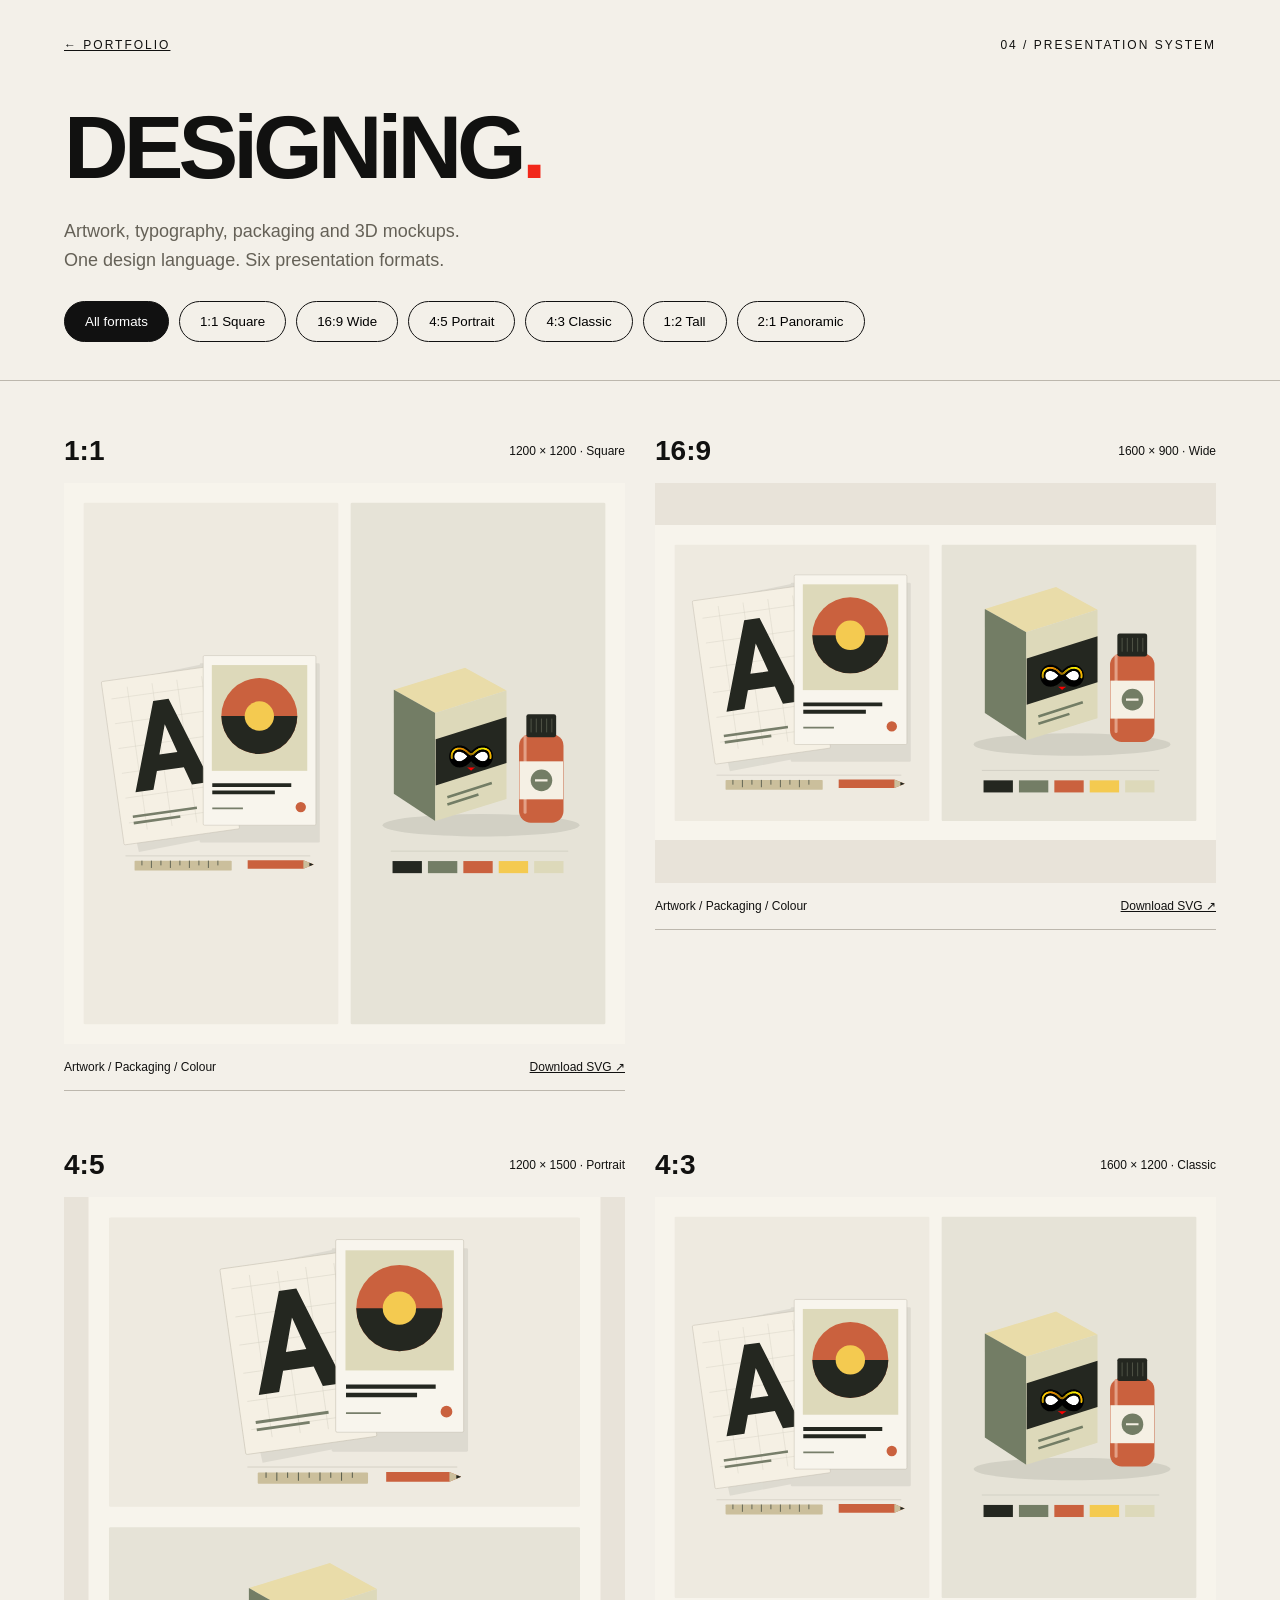
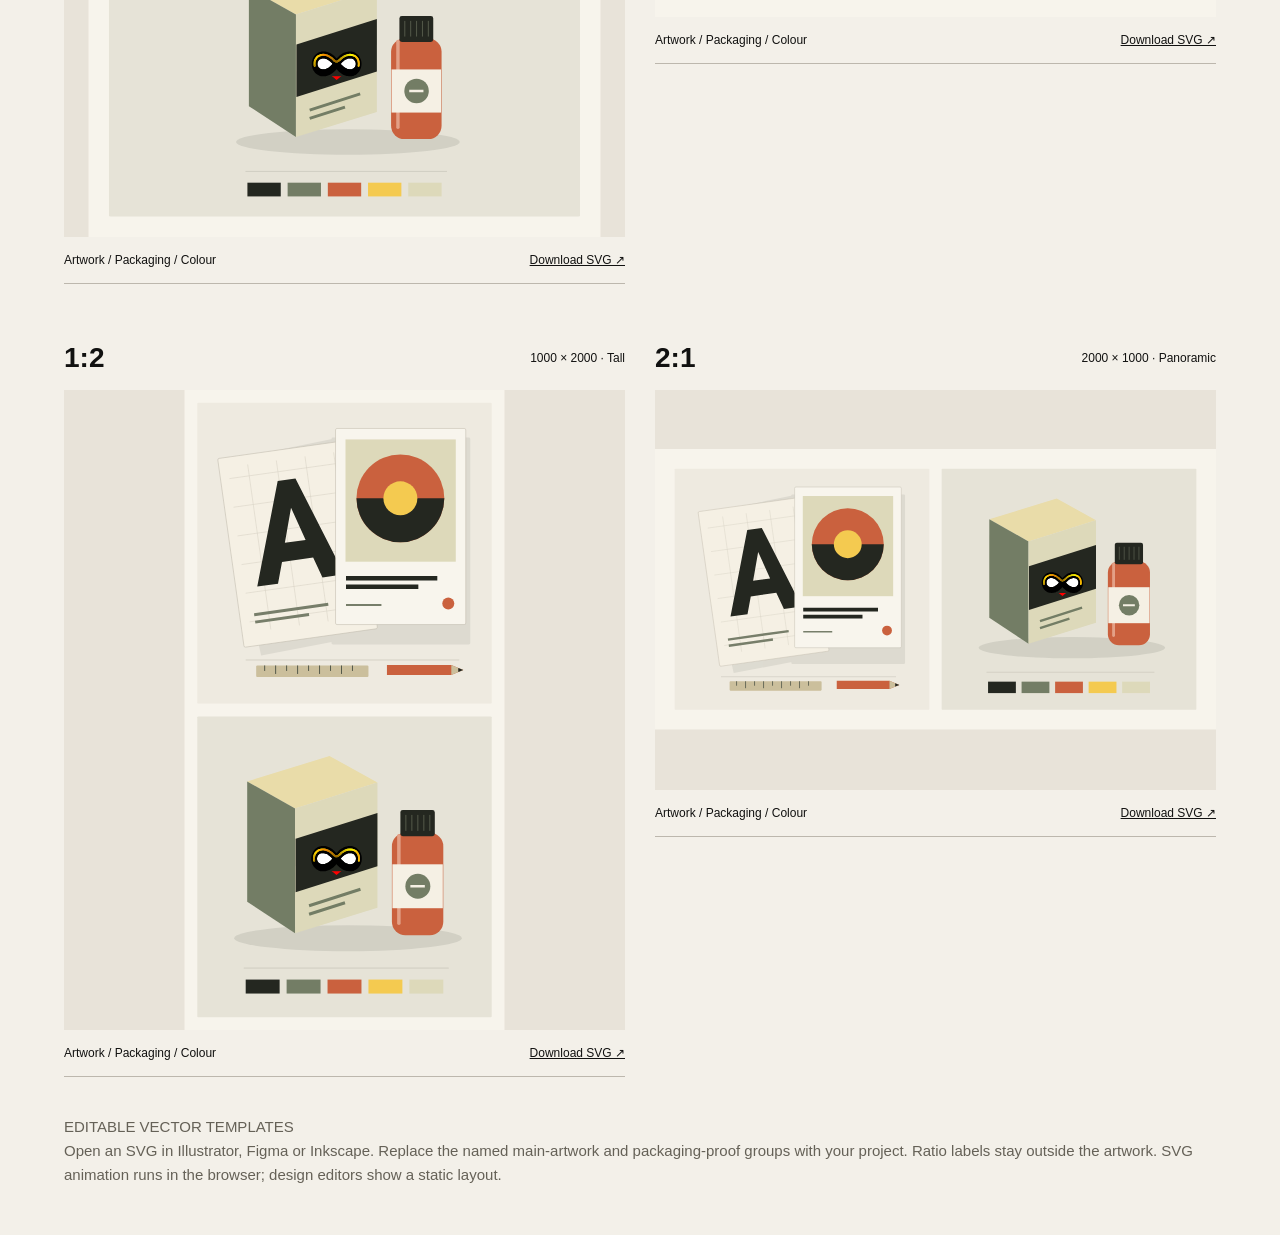
==== designing-templates.html @ 32b0741e "Add files via upload" ====
<!doctype html><html lang="en"><meta charset="utf-8"><meta name="viewport" content="width=device-width,initial-scale=1"><title>DESiGNiNG — Presentation templates</title><style>*{box-sizing:border-box}body{margin:0;background:#f3f0e9;color:#111110;font:15px Arial,sans-serif}header,main{max-width:1400px;margin:auto;padding:38px 5vw}header{border-bottom:1px solid #bcb7ad}.top{display:flex;justify-content:space-between;font-size:12px;letter-spacing:2px}a{color:inherit}h1{font-size:clamp(44px,7vw,94px);letter-spacing:-5px;margin:44px 0 10px}header p{font-size:18px;color:#656157;line-height:1.6}nav{display:flex;gap:10px;margin-top:26px;flex-wrap:wrap}button{border:1px solid #111;background:transparent;padding:12px 20px;border-radius:30px;cursor:pointer}button.on{background:#111;color:#fff}main{display:grid;grid-template-columns:1fr 1fr;gap:42px 30px}.meta,footer{display:flex;justify-content:space-between;align-items:center;padding:16px 0}.meta b{font-size:28px}.meta span,footer{font-size:12px}.art{background:#e8e3d9;display:flex;align-items:center;justify-content:center;min-height:400px}.art>svg{width:100%;height:auto;max-height:640px}footer{border-bottom:1px solid #bcb7ad}article[hidden]{display:none}.note{max-width:1400px;margin:auto;padding:0 5vw 48px;color:#656157;line-height:1.6}@media(max-width:760px){main{grid-template-columns:1fr}h1{letter-spacing:-2px}.art{min-height:0}}</style><header><div class="top"><a href="index.html#pillars">← PORTFOLIO</a><span>04 / PRESENTATION SYSTEM</span></div><h1>DESiGNiNG<span style="color:#F2271A">.</span></h1><p>Artwork, typography, packaging and 3D mockups.<br>One design language. Six presentation formats.</p><nav aria-label="Filter by ratio"><button class="on" data-filter="all">All formats</button><button data-filter="square">1:1 Square</button><button data-filter="wide">16:9 Wide</button><button data-filter="portrait">4:5 Portrait</button><button data-filter="classic">4:3 Classic</button><button data-filter="tall">1:2 Tall</button><button data-filter="panoramic">2:1 Panoramic</button></nav></header><main><article data-ratio="square"><div class="meta"><b>1:1</b><span>1200 × 1200 · Square</span></div><div class="art"><svg xmlns="http://www.w3.org/2000/svg" xmlns:xlink="http://www.w3.org/1999/xlink" width="1200" height="1200" viewBox="0 0 1200 1200"><title>DESiGNiNG — 1:1 refined presentation</title><desc>Layered print proofs, outlined typography, carton and bottle mockup with brand mark. Editable minimal vectors on a neutral background. No blue drafting area.</desc><style> .float{transform-box:fill-box;transform-origin:center;animation:float 5.4s ease-in-out infinite}.paper{transform-box:fill-box;transform-origin:50% 90%;animation:paper 6s ease-in-out infinite}.mark{transform-box:fill-box;transform-origin:center;animation:mark 4.8s ease-in-out infinite}@keyframes float{0%,100%{transform:translateY(0)}50%{transform:translateY(-13px)}}@keyframes paper{0%,100%{transform:rotate(-1deg)}50%{transform:rotate(1.5deg)}}@keyframes mark{0%,100%{transform:scale(1)}50%{transform:scale(1.08)}}@media(prefers-reduced-motion:reduce){.float,.paper,.mark{animation:none!important;transform:none!important}}</style><defs><g id="artvision-logo"><path id="logo-eyes" fill="#FFFFFF" d="M414.4 254.8C414.4 254.8 411.3 250.7 409.6 248.7C407.9 246.7 406.5 245.3 404.2 242.9C401.9 240.5 401.6 239.9 395.9 234.3C390.2 228.7 379.1 217.2 370.1 209.3C361.2 201.4 350.9 193.2 342.2 187.0C333.5 180.8 326.0 176.3 317.9 171.9C309.9 167.5 301.8 163.9 293.8 160.8C285.9 157.8 278.2 155.5 270.3 153.7C262.5 151.9 254.5 150.8 246.8 150.1C239.0 149.4 231.1 149.2 223.8 149.6C216.5 150.0 209.5 151.0 203.1 152.4C196.7 153.8 190.9 155.7 185.4 158.0C179.8 160.4 174.7 163.0 169.7 166.2C164.8 169.4 160.1 173.2 155.7 177.2C151.4 181.3 147.3 185.8 143.8 190.5C140.3 195.3 137.2 200.4 134.5 205.7C131.9 210.9 129.7 216.3 128.0 222.1C126.3 227.9 124.9 234.2 124.1 240.5C123.4 246.7 123.1 253.1 123.4 259.4C123.7 265.6 124.4 272.0 125.8 278.1C127.1 284.2 129.0 290.2 131.3 296.0C133.7 301.7 136.7 307.4 139.9 312.5C143.2 317.6 146.9 322.2 150.9 326.6C154.9 330.9 159.4 335.0 164.2 338.6C168.9 342.1 174.0 345.2 179.2 347.8C184.5 350.5 190.0 352.6 195.6 354.3C201.2 356.0 206.6 357.3 213.0 358.1C219.4 359.0 226.4 359.6 233.9 359.5C241.3 359.4 249.7 358.7 257.7 357.5C265.7 356.2 274.1 354.3 281.8 352.0C289.5 349.7 296.6 347.0 303.9 343.7C311.2 340.5 318.4 336.8 325.7 332.4C333.1 328.0 340.2 323.3 347.9 317.6C355.5 311.8 363.4 305.5 371.7 298.0C379.9 290.6 390.3 280.1 397.4 272.9C404.5 265.7 414.4 254.8 414.4 254.8ZM575.3 254.4C575.3 254.4 578.6 258.5 580.4 260.5C582.1 262.5 583.4 263.8 585.8 266.3C588.2 268.8 589.0 269.9 594.8 275.6C600.6 281.3 612.1 292.8 620.6 300.4C629.2 307.9 637.8 314.8 646.2 320.8C654.7 326.8 663.1 332.1 671.3 336.5C679.4 341.0 687.3 344.6 695.3 347.7C703.2 350.7 711.1 353.1 718.8 354.9C726.5 356.7 733.6 357.8 741.3 358.5C749.1 359.2 758.0 359.5 765.3 359.2C772.5 358.9 778.6 358.1 785.0 356.7C791.4 355.3 798.0 353.2 803.8 350.9C809.5 348.5 814.4 346.0 819.5 342.7C824.6 339.4 830.0 335.2 834.4 331.2C838.7 327.2 842.1 323.2 845.5 318.5C849.0 313.9 852.2 308.8 854.9 303.4C857.6 298.0 860.0 292.1 861.8 286.1C863.6 280.1 864.9 273.8 865.7 267.7C866.5 261.7 866.8 255.9 866.5 249.8C866.2 243.7 865.3 237.2 864.0 231.1C862.7 225.0 860.8 218.8 858.5 213.2C856.3 207.6 853.7 202.5 850.5 197.4C847.3 192.3 843.1 186.7 839.2 182.3C835.2 177.9 831.3 174.5 826.7 171.0C822.1 167.5 816.9 164.2 811.7 161.5C806.5 158.8 801.1 156.6 795.3 154.8C789.6 153.0 783.6 151.5 777.0 150.6C770.5 149.7 763.6 149.2 756.1 149.3C748.7 149.4 740.3 150.0 732.3 151.2C724.3 152.4 715.7 154.4 708.1 156.6C700.6 158.9 694.2 161.2 686.9 164.5C679.6 167.7 671.7 171.7 664.3 176.1C656.8 180.5 649.6 185.3 642.1 190.9C634.6 196.5 626.9 202.7 619.0 209.7C611.1 216.8 602.0 225.7 594.7 233.2C587.4 240.6 575.3 254.4 575.3 254.4Z"/><path id="logo-body" fill="#000" fill-rule="evenodd" d="M495.3 360.5C495.3 360.5 491.4 363.8 489.5 365.6C487.6 367.4 486.0 369.2 484.0 371.4C481.9 373.5 482.5 373.2 477.1 378.5C471.7 383.9 460.4 395.6 451.6 403.6C442.8 411.7 433.8 419.6 424.5 427.0C415.2 434.4 405.1 441.8 395.7 448.0C386.2 454.3 376.9 459.6 367.6 464.5C358.3 469.3 349.2 473.4 339.9 477.0C330.6 480.7 321.4 483.7 311.9 486.3C302.4 488.8 292.3 490.9 282.9 492.5C273.4 494.0 264.4 494.9 255.1 495.6C245.8 496.2 236.1 496.6 227.2 496.3C218.2 496.0 210.2 495.1 201.4 493.6C192.6 492.1 182.9 489.9 174.4 487.4C165.9 484.8 158.3 481.9 150.5 478.5C142.7 475.1 135.1 471.2 127.8 466.8C120.5 462.5 113.6 457.9 106.5 452.5C99.5 447.0 91.9 440.5 85.4 434.3C79.0 428.1 73.7 422.2 68.0 415.1C62.3 408.0 56.2 399.7 51.1 391.8C46.1 383.9 41.7 376.1 37.7 367.7C33.6 359.3 29.8 350.3 26.6 341.5C23.5 332.7 20.9 324.2 18.8 315.0C16.7 305.9 14.9 295.7 13.7 286.7C12.6 277.7 12.1 270.6 12.0 260.8C11.9 251.0 12.2 237.5 13.0 227.9C13.8 218.3 14.9 211.9 16.7 203.3C18.4 194.8 20.7 185.4 23.5 176.5C26.3 167.6 29.8 158.4 33.5 149.8C37.3 141.3 41.4 133.3 46.0 125.3C50.6 117.4 55.7 109.6 61.3 102.2C66.8 94.7 72.9 87.4 79.2 80.8C85.5 74.2 92.0 68.1 98.8 62.4C105.7 56.7 112.9 51.3 120.3 46.5C127.8 41.7 135.7 37.3 143.4 33.5C151.2 29.7 158.9 26.5 167.0 23.7C175.0 21.0 183.4 18.7 191.7 16.9C199.9 15.2 208.0 14.1 216.2 13.3C224.5 12.5 232.9 12.2 241.2 12.3C249.5 12.4 257.2 13.1 266.1 14.1C275.0 15.1 285.1 16.4 294.6 18.4C304.1 20.3 313.9 22.8 323.3 25.8C332.6 28.7 341.7 32.2 350.8 36.2C359.9 40.2 369.1 44.8 378.0 49.9C387.0 55.0 395.8 60.6 404.7 66.8C413.6 73.0 422.5 79.9 431.4 87.3C440.4 94.7 447.7 101.1 458.2 111.2C468.7 121.3 494.4 148.1 494.4 148.1C494.4 148.1 498.3 144.9 500.2 143.1C502.1 141.3 503.7 139.6 505.8 137.5C507.8 135.3 507.2 135.6 512.7 130.2C518.1 124.8 529.5 113.1 538.3 105.0C547.0 96.9 556.0 89.0 565.3 81.6C574.6 74.1 584.6 66.8 594.1 60.6C603.6 54.4 612.8 49.0 622.1 44.2C631.4 39.4 640.5 35.3 649.8 31.6C659.1 28.0 668.3 25.0 677.8 22.4C687.3 19.8 697.4 17.8 706.8 16.2C716.3 14.7 725.6 13.8 734.6 13.2C743.5 12.5 751.9 12.0 760.5 12.3C769.2 12.6 777.5 13.4 786.4 14.8C795.2 16.2 804.9 18.3 813.4 20.8C821.9 23.2 829.6 26.1 837.4 29.4C845.2 32.8 852.9 36.7 860.2 40.9C867.6 45.2 874.7 49.9 881.6 55.1C888.6 60.4 895.5 66.2 902.1 72.5C908.6 78.7 915.2 85.8 921.0 92.8C926.8 99.8 932.0 106.8 936.9 114.4C941.9 122.0 946.6 130.1 950.7 138.3C954.8 146.5 958.5 154.8 961.7 163.5C964.9 172.3 967.8 181.5 970.1 190.8C972.5 200.0 974.3 209.8 975.6 219.0C976.9 228.2 977.7 237.1 977.9 245.9C978.2 254.7 977.8 263.2 977.2 271.8C976.6 280.4 975.8 288.9 974.4 297.5C973.0 306.2 971.1 314.8 968.6 323.6C966.2 332.5 963.1 341.9 959.6 350.7C956.0 359.5 951.9 368.2 947.5 376.5C943.1 384.7 938.3 392.5 933.0 400.0C927.8 407.6 922.0 415.0 915.9 422.0C909.8 428.9 903.0 435.6 896.2 441.7C889.5 447.7 882.5 453.1 875.2 458.2C867.9 463.3 860.1 468.0 852.5 472.1C844.8 476.1 837.1 479.6 829.2 482.6C821.2 485.6 813.2 488.2 804.8 490.2C796.3 492.3 787.1 493.8 778.4 494.8C769.7 495.9 760.8 496.4 752.5 496.4C744.2 496.4 736.8 495.7 728.6 495.0C720.3 494.2 711.8 493.4 702.9 491.8C693.9 490.3 684.2 488.1 674.9 485.5C665.6 482.8 656.1 479.6 647.0 476.0C637.9 472.3 629.3 468.3 620.3 463.6C611.4 458.8 602.2 453.4 593.2 447.5C584.3 441.7 575.7 435.4 566.8 428.3C557.9 421.2 548.5 413.1 539.7 405.0C530.9 396.9 521.4 387.3 514.0 379.8C506.6 372.4 495.3 360.5 495.3 360.5ZM414.4 254.8C414.4 254.8 411.3 250.7 409.6 248.7C407.9 246.7 406.5 245.3 404.2 242.9C401.9 240.5 401.6 239.9 395.9 234.3C390.2 228.7 379.1 217.2 370.1 209.3C361.2 201.4 350.9 193.2 342.2 187.0C333.5 180.8 326.0 176.3 317.9 171.9C309.9 167.5 301.8 163.9 293.8 160.8C285.9 157.8 278.2 155.5 270.3 153.7C262.5 151.9 254.5 150.8 246.8 150.1C239.0 149.4 231.1 149.2 223.8 149.6C216.5 150.0 209.5 151.0 203.1 152.4C196.7 153.8 190.9 155.7 185.4 158.0C179.8 160.4 174.7 163.0 169.7 166.2C164.8 169.4 160.1 173.2 155.7 177.2C151.4 181.3 147.3 185.8 143.8 190.5C140.3 195.3 137.2 200.4 134.5 205.7C131.9 210.9 129.7 216.3 128.0 222.1C126.3 227.9 124.9 234.2 124.1 240.5C123.4 246.7 123.1 253.1 123.4 259.4C123.7 265.6 124.4 272.0 125.8 278.1C127.1 284.2 129.0 290.2 131.3 296.0C133.7 301.7 136.7 307.4 139.9 312.5C143.2 317.6 146.9 322.2 150.9 326.6C154.9 330.9 159.4 335.0 164.2 338.6C168.9 342.1 174.0 345.2 179.2 347.8C184.5 350.5 190.0 352.6 195.6 354.3C201.2 356.0 206.6 357.3 213.0 358.1C219.4 359.0 226.4 359.6 233.9 359.5C241.3 359.4 249.7 358.7 257.7 357.5C265.7 356.2 274.1 354.3 281.8 352.0C289.5 349.7 296.6 347.0 303.9 343.7C311.2 340.5 318.4 336.8 325.7 332.4C333.1 328.0 340.2 323.3 347.9 317.6C355.5 311.8 363.4 305.5 371.7 298.0C379.9 290.6 390.3 280.1 397.4 272.9C404.5 265.7 414.4 254.8 414.4 254.8ZM575.3 254.4C575.3 254.4 578.6 258.5 580.4 260.5C582.1 262.5 583.4 263.8 585.8 266.3C588.2 268.8 589.0 269.9 594.8 275.6C600.6 281.3 612.1 292.8 620.6 300.4C629.2 307.9 637.8 314.8 646.2 320.8C654.7 326.8 663.1 332.1 671.3 336.5C679.4 341.0 687.3 344.6 695.3 347.7C703.2 350.7 711.1 353.1 718.8 354.9C726.5 356.7 733.6 357.8 741.3 358.5C749.1 359.2 758.0 359.5 765.3 359.2C772.5 358.9 778.6 358.1 785.0 356.7C791.4 355.3 798.0 353.2 803.8 350.9C809.5 348.5 814.4 346.0 819.5 342.7C824.6 339.4 830.0 335.2 834.4 331.2C838.7 327.2 842.1 323.2 845.5 318.5C849.0 313.9 852.2 308.8 854.9 303.4C857.6 298.0 860.0 292.1 861.8 286.1C863.6 280.1 864.9 273.8 865.7 267.7C866.5 261.7 866.8 255.9 866.5 249.8C866.2 243.7 865.3 237.2 864.0 231.1C862.7 225.0 860.8 218.8 858.5 213.2C856.3 207.6 853.7 202.5 850.5 197.4C847.3 192.3 843.1 186.7 839.2 182.3C835.2 177.9 831.3 174.5 826.7 171.0C822.1 167.5 816.9 164.2 811.7 161.5C806.5 158.8 801.1 156.6 795.3 154.8C789.6 153.0 783.6 151.5 777.0 150.6C770.5 149.7 763.6 149.2 756.1 149.3C748.7 149.4 740.3 150.0 732.3 151.2C724.3 152.4 715.7 154.4 708.1 156.6C700.6 158.9 694.2 161.2 686.9 164.5C679.6 167.7 671.7 171.7 664.3 176.1C656.8 180.5 649.6 185.3 642.1 190.9C634.6 196.5 626.9 202.7 619.0 209.7C611.1 216.8 602.0 225.7 594.7 233.2C587.4 240.6 575.3 254.4 575.3 254.4Z"/><path id="logo-arc-rim" fill="#FFF200" d="M922.0 311.0C919.0 311.4 916.8 310.5 914.5 309.6C912.2 308.6 909.9 306.9 908.2 305.2C906.6 303.6 905.4 302.0 904.5 299.7C903.6 297.3 903.0 294.4 902.9 291.2C902.9 288.0 903.6 284.8 904.1 280.4C904.5 275.9 905.4 271.6 905.7 264.5C905.9 257.3 906.2 246.3 905.7 237.5C905.1 228.8 903.8 219.9 902.2 211.9C900.5 203.8 898.3 196.1 895.8 189.0C893.2 181.9 890.3 175.4 886.9 169.2C883.6 162.9 879.9 157.2 875.7 151.6C871.5 146.1 866.8 140.9 861.7 136.0C856.7 131.2 851.3 126.7 845.6 122.8C839.9 118.9 833.8 115.5 827.6 112.4C821.4 109.4 815.2 106.9 808.3 104.7C801.4 102.5 793.9 100.6 786.1 99.3C778.3 97.9 769.3 96.9 761.3 96.6C753.3 96.3 746.3 96.7 738.4 97.5C730.4 98.3 722.0 99.5 713.7 101.3C705.5 103.1 697.3 105.3 688.8 108.2C680.4 111.1 671.4 114.7 663.1 118.6C654.7 122.5 646.8 126.7 638.5 131.7C630.3 136.7 621.9 142.3 613.8 148.4C605.7 154.5 598.3 160.8 590.0 168.2C581.7 175.6 572.7 185.4 564.0 193.0C555.2 200.6 544.9 208.9 537.4 214.1C529.9 219.2 524.6 221.4 518.9 223.7C513.3 226.0 508.6 227.1 503.6 227.9C498.5 228.6 493.4 228.6 488.7 228.1C483.9 227.7 479.8 226.8 475.1 225.3C470.4 223.8 465.3 221.7 460.5 219.2C455.7 216.7 451.7 214.1 446.3 210.2C441.0 206.3 435.1 201.7 428.6 195.8C422.0 189.9 414.8 182.4 406.9 175.0C399.1 167.7 388.5 157.7 381.2 151.6C373.9 145.4 370.2 142.9 363.3 138.3C356.3 133.6 347.4 128.0 339.3 123.7C331.3 119.3 323.4 115.6 314.9 112.2C306.5 108.8 297.3 105.7 288.5 103.2C279.7 100.8 269.4 98.8 262.1 97.6C254.9 96.4 250.3 96.5 245.2 96.0C240.2 95.5 236.2 94.4 232.0 94.6C227.7 94.7 224.7 96.1 219.7 97.0C214.7 97.8 208.7 98.1 202.0 99.5C195.2 100.9 186.1 103.1 178.9 105.5C171.7 108.0 165.1 110.9 158.9 114.2C152.6 117.4 146.7 121.1 141.2 125.2C135.6 129.3 130.1 134.1 125.3 138.9C120.5 143.7 116.4 148.6 112.5 154.2C108.5 159.7 104.7 165.8 101.5 171.9C98.4 178.1 95.7 184.2 93.4 191.1C91.0 198.0 88.9 205.5 87.4 213.2C85.9 220.8 84.9 228.6 84.3 236.9C83.8 245.2 83.8 254.1 84.2 262.9C84.6 271.7 86.5 283.5 86.6 289.7C86.7 295.9 86.1 297.3 85.0 300.2C83.8 303.1 81.7 305.3 79.7 306.9C77.7 308.6 75.1 309.6 72.8 310.2C70.6 310.8 68.4 310.9 66.1 310.5C63.8 310.1 61.1 309.2 59.0 307.9C56.9 306.6 55.0 304.7 53.6 302.5C52.1 300.3 51.1 297.4 50.3 294.4C49.5 291.5 49.3 288.9 48.8 284.6C48.3 280.3 47.7 276.2 47.5 268.7C47.2 261.2 46.8 249.0 47.1 239.7C47.5 230.4 48.4 221.4 49.7 212.9C51.0 204.4 52.8 196.7 55.1 188.8C57.3 180.9 60.1 173.1 63.4 165.5C66.7 158.0 70.6 150.5 74.8 143.6C78.9 136.7 83.6 130.2 88.5 124.2C93.5 118.2 98.7 112.7 104.3 107.5C109.8 102.3 115.7 97.5 122.1 93.1C128.4 88.6 135.4 84.4 142.3 80.7C149.3 77.1 156.6 73.9 164.0 71.2C171.4 68.5 178.9 66.3 186.8 64.5C194.6 62.7 203.2 61.3 211.3 60.4C219.4 59.6 226.3 59.4 235.2 59.6C244.2 59.8 256.3 60.5 265.0 61.6C273.8 62.7 279.8 64.2 287.6 66.3C295.4 68.3 302.7 70.4 311.7 73.7C320.7 77.0 332.8 81.9 341.5 86.0C350.2 90.2 355.4 93.7 364.2 98.8C373.0 103.9 385.9 111.4 394.2 116.9C402.6 122.4 407.4 126.2 414.0 131.8C420.6 137.3 426.2 142.9 433.8 150.1C441.5 157.2 452.5 168.2 460.2 174.5C467.9 180.8 474.6 185.1 479.9 187.9C485.3 190.7 488.3 190.9 492.1 191.3C495.9 191.8 499.3 191.2 502.7 190.3C506.2 189.4 509.2 187.9 512.7 186.1C516.1 184.2 519.1 182.3 523.4 179.0C527.7 175.7 532.5 171.8 538.7 166.2C544.8 160.6 552.1 152.8 560.3 145.5C568.4 138.1 578.6 129.0 587.5 122.0C596.3 115.1 604.5 109.4 613.4 103.7C622.3 98.0 631.5 92.8 640.9 88.1C650.3 83.4 660.3 79.1 669.8 75.5C679.3 71.9 688.6 69.1 698.0 66.7C707.5 64.3 717.3 62.6 726.3 61.4C735.4 60.2 743.1 59.7 752.2 59.6C761.4 59.5 772.4 59.9 781.1 60.8C789.9 61.7 796.8 63.0 804.6 64.9C812.5 66.8 820.5 69.3 828.2 72.2C835.9 75.1 843.6 78.6 850.6 82.4C857.7 86.2 864.5 90.5 870.8 95.1C877.1 99.6 882.8 104.6 888.3 109.9C893.7 115.2 898.9 120.9 903.6 126.9C908.4 132.9 912.6 139.1 916.5 145.9C920.5 152.6 924.1 159.7 927.2 167.2C930.4 174.6 933.2 182.6 935.4 190.6C937.6 198.6 939.3 206.2 940.6 214.9C941.9 223.6 942.7 233.5 943.0 242.8C943.4 252.1 943.4 261.3 942.6 270.7C941.8 280.1 939.8 293.1 938.1 299.2C936.4 305.2 935.2 304.9 932.5 306.9C929.8 308.9 925.0 310.5 922.0 311.0Z"/><clipPath id="avclip"><path d="M922.0 311.0C919.1 311.5 917.5 310.8 915.4 309.9C913.3 309.0 910.9 307.3 909.4 305.6C907.9 303.9 907.0 302.1 906.5 299.7C906.0 297.3 906.0 294.3 906.1 291.0C906.3 287.7 906.9 285.1 907.4 280.1C907.9 275.2 908.9 268.5 909.0 261.2C909.2 253.9 909.0 244.5 908.2 236.3C907.4 228.0 906.2 219.4 904.5 211.7C902.8 204.0 900.6 196.8 898.0 189.9C895.4 183.0 892.3 176.4 888.8 170.2C885.4 164.0 881.7 158.4 877.3 152.9C872.9 147.3 867.9 141.8 862.5 136.7C857.0 131.6 850.6 126.3 844.7 122.2C838.9 118.2 833.8 115.4 827.6 112.4C821.3 109.5 814.2 106.6 807.3 104.4C800.4 102.2 793.7 100.6 786.1 99.2C778.4 97.9 769.2 96.9 761.3 96.6C753.3 96.3 746.2 96.7 738.3 97.5C730.4 98.3 721.9 99.6 713.7 101.3C705.4 103.1 697.2 105.3 688.8 108.2C680.3 111.1 671.4 114.7 663.0 118.6C654.6 122.5 646.7 126.7 638.5 131.7C630.3 136.7 621.9 142.4 613.8 148.4C605.7 154.5 598.3 160.8 590.0 168.3C581.7 175.7 572.7 185.4 563.9 193.0C555.2 200.7 544.9 209.0 537.4 214.1C529.9 219.2 524.5 221.5 518.9 223.8C513.3 226.1 508.6 227.1 503.5 227.9C498.5 228.6 493.4 228.6 488.6 228.1C483.9 227.7 479.7 226.8 475.0 225.3C470.3 223.8 465.2 221.7 460.5 219.2C455.7 216.6 451.6 214.1 446.3 210.2C441.0 206.3 435.1 201.6 428.5 195.8C422.0 189.9 414.8 182.4 406.9 175.0C399.0 167.6 388.7 157.6 381.2 151.4C373.8 145.1 369.9 142.5 362.3 137.6C354.7 132.6 344.2 126.2 335.7 121.7C327.2 117.2 319.7 114.0 311.2 110.7C302.6 107.5 293.5 104.4 284.5 102.2C275.5 99.9 264.4 98.4 257.2 97.2C250.0 96.0 246.0 95.5 241.3 95.1C236.6 94.8 233.2 94.6 228.9 95.0C224.6 95.4 221.0 96.6 215.5 97.6C210.0 98.6 202.8 99.1 195.8 100.8C188.9 102.4 180.9 104.7 174.0 107.3C167.0 110.0 160.4 113.2 154.3 116.7C148.1 120.2 142.4 124.1 137.0 128.4C131.5 132.7 126.3 137.7 121.7 142.7C117.1 147.7 113.2 152.8 109.5 158.5C105.7 164.1 102.2 170.2 99.2 176.6C96.2 183.1 93.6 189.9 91.4 197.0C89.3 204.1 87.5 211.8 86.3 219.3C85.1 226.9 84.5 234.2 84.2 242.2C83.8 250.1 84.0 258.4 84.4 267.2C84.8 276.0 86.7 288.8 86.4 294.9C86.2 301.0 84.4 301.4 82.9 303.7C81.3 306.0 79.3 307.5 77.1 308.7C74.9 309.8 72.0 310.5 69.7 310.7C67.4 310.8 65.2 310.6 63.1 309.8C61.0 309.0 58.6 307.5 57.0 305.7C55.4 303.8 54.5 301.4 53.7 298.8C52.9 296.2 52.6 293.7 52.1 290.1C51.6 286.5 51.1 284.0 50.7 277.2C50.3 270.4 49.6 259.0 49.9 249.2C50.1 239.4 51.1 227.4 52.3 218.4C53.5 209.3 55.0 203.0 57.2 195.1C59.3 187.1 62.3 178.4 65.4 170.8C68.6 163.2 72.0 156.4 76.0 149.6C80.0 142.7 84.5 136.1 89.4 129.9C94.3 123.6 99.7 117.6 105.5 112.1C111.2 106.6 117.4 101.5 123.9 96.9C130.3 92.3 137.1 88.1 144.1 84.4C151.0 80.7 158.3 77.5 165.7 74.7C173.0 72.0 180.5 69.7 188.4 67.9C196.2 66.0 204.8 64.5 212.8 63.6C220.9 62.8 227.8 62.4 236.8 62.6C245.7 62.7 258.0 63.4 266.6 64.4C275.2 65.5 280.7 66.8 288.5 68.8C296.3 70.7 304.4 73.1 313.5 76.4C322.7 79.6 334.6 84.3 343.4 88.5C352.2 92.6 357.3 96.1 366.1 101.2C374.9 106.3 387.8 113.8 396.2 119.2C404.5 124.7 409.6 128.6 416.1 133.9C422.6 139.3 427.6 144.5 435.2 151.5C442.8 158.5 453.6 169.5 461.5 176.1C469.4 182.6 477.1 187.7 482.7 190.7C488.3 193.8 491.2 193.8 494.8 194.3C498.5 194.8 501.3 194.4 504.5 193.6C507.8 192.9 510.9 191.6 514.6 189.7C518.2 187.7 521.8 185.4 526.2 182.1C530.5 178.9 534.7 175.5 540.8 170.1C546.8 164.6 554.2 156.7 562.3 149.3C570.5 142.0 580.8 132.7 589.5 125.8C598.2 118.9 605.8 113.5 614.5 107.9C623.2 102.3 632.5 96.9 641.9 92.1C651.3 87.4 661.2 82.9 670.7 79.3C680.2 75.7 689.5 72.7 698.9 70.3C708.3 67.8 717.9 65.9 727.1 64.7C736.3 63.4 744.7 62.8 754.0 62.6C763.3 62.4 774.2 62.8 782.9 63.6C791.6 64.5 798.6 65.8 806.4 67.7C814.3 69.5 822.4 71.9 830.0 74.7C837.7 77.6 845.4 81.0 852.5 84.8C859.7 88.5 866.5 92.8 872.8 97.3C879.1 101.9 885.1 107.0 890.3 112.1C895.6 117.1 899.8 121.9 904.2 127.7C908.7 133.5 913.1 140.0 917.0 146.7C920.9 153.4 924.5 160.6 927.6 168.1C930.7 175.5 933.5 183.6 935.6 191.6C937.8 199.5 939.5 207.4 940.7 215.9C941.9 224.4 942.7 233.6 943.0 242.8C943.3 251.9 943.4 261.3 942.6 270.7C941.8 280.1 939.8 293.1 938.1 299.2C936.4 305.2 935.2 304.9 932.5 306.9C929.8 308.9 924.8 310.5 922.0 311.0Z"/></clipPath><g id="logo-arc" clip-path="url(#avclip)"><path fill="#AF7500" d="M96 311L90 276L43 283L49 318Z"/><path fill="#B57900" d="M91 278L90 272L42 276L43 285Z"/><path fill="#B47900" d="M90 274L90 268L42 269L42 278Z"/><path fill="#B67A00" d="M90 270L89 261L42 266L42 271Z"/><path fill="#B87E00" d="M90 262L89 256L41 259L42 268Z"/><path fill="#B87E00" d="M89 258L89 252L41 252L41 261Z"/><path fill="#BA8200" d="M89 254L89 247L41 247L41 254Z"/><path fill="#BC8300" d="M89 249L89 242L41 240L41 249Z"/><path fill="#BE8700" d="M89 244L90 239L42 233L41 242Z"/><path fill="#BF8700" d="M89 240L90 231L42 230L42 235Z"/><path fill="#BF8700" d="M90 233L90 228L43 222L42 231Z"/><path fill="#C48D00" d="M90 229L91 221L43 218L42 224Z"/><path fill="#C38C00" d="M91 223L91 218L44 210L43 220Z"/><path fill="#C79100" d="M91 220L92 214L45 203L44 212Z"/><path fill="#CB9500" d="M92 216L93 208L46 199L45 205Z"/><path fill="#CC9600" d="M93 209L94 203L48 192L46 201Z"/><path fill="#CE9900" d="M94 205L96 199L50 185L47 194Z"/><path fill="#D39D00" d="M95 201L97 194L52 180L49 187Z"/><path fill="#D7A100" d="M97 196L99 189L53 174L51 181Z"/><path fill="#D9A400" d="M99 190L100 185L56 167L53 176Z"/><path fill="#DEA900" d="M100 187L103 180L59 161L55 168Z"/><path fill="#E2AD00" d="M102 181L105 175L61 155L58 163Z"/><path fill="#E5B100" d="M104 177L107 171L65 148L61 156Z"/><path fill="#ECB800" d="M106 173L110 166L68 142L64 149Z"/><path fill="#F2BE00" d="M109 168L113 161L72 136L68 143Z"/><path fill="#F7C400" d="M112 163L116 157L77 129L71 137Z"/><path fill="#FBC900" d="M115 158L119 153L82 123L75 131Z"/><path fill="#FECA00" d="M118 154L123 148L87 116L80 124Z"/><path fill="#FFC800" d="M122 150L127 144L93 110L86 118Z"/><path fill="#FFC300" d="M126 145L133 138L99 104L92 112Z"/><path fill="#FFC100" d="M131 140L137 134L105 98L97 106Z"/><path fill="#FFBE00" d="M136 136L142 130L111 93L104 100Z"/><path fill="#FFBC00" d="M141 131L146 127L118 88L110 94Z"/><path fill="#FFB800" d="M145 128L151 124L125 84L117 89Z"/><path fill="#FCB500" d="M149 125L155 121L131 80L123 85Z"/><path fill="#FCB200" d="M154 122L160 119L137 76L129 81Z"/><path fill="#FCAF00" d="M158 119L164 116L144 73L136 77Z"/><path fill="#FCAA00" d="M163 117L170 114L149 70L142 74Z"/><path fill="#FCA700" d="M168 115L174 112L156 68L148 71Z"/><path fill="#FCA400" d="M172 113L178 110L162 65L154 68Z"/><path fill="#FCA200" d="M177 111L184 109L168 63L161 66Z"/><path fill="#FCA000" d="M182 109L188 107L175 61L167 64Z"/><path fill="#FC9E00" d="M186 108L192 106L181 60L173 62Z"/><path fill="#FC9900" d="M191 107L198 105L187 58L180 60Z"/><path fill="#FC9600" d="M196 106L202 104L193 57L185 59Z"/><path fill="#FC9400" d="M200 105L206 104L200 56L192 57Z"/><path fill="#FC9000" d="M205 104L213 103L205 55L198 56Z"/><path fill="#FC8D00" d="M211 103L217 102L211 54L203 56Z"/><path fill="#FC8A00" d="M216 102L222 101L217 54L209 55Z"/><path fill="#FB8900" d="M221 102L227 101L223 53L215 54Z"/><path fill="#FB8600" d="M225 101L231 101L231 53L222 53Z"/><path fill="#FB8300" d="M229 101L236 101L236 53L229 53Z"/><path fill="#FB7F00" d="M234 101L241 101L242 53L234 53Z"/><path fill="#FB7D00" d="M239 101L244 101L250 54L240 53Z"/><path fill="#FB7B00" d="M243 101L250 102L255 54L248 54Z"/><path fill="#FB7800" d="M248 102L253 102L263 55L253 54Z"/><path fill="#FB7400" d="M251 102L260 104L267 56L261 55Z"/><path fill="#F87200" d="M258 103L266 104L272 57L265 56Z"/><path fill="#F67200" d="M264 104L270 105L279 58L270 56Z"/><path fill="#F27000" d="M268 105L274 106L285 60L277 58Z"/><path fill="#F06E00" d="M272 106L280 107L290 61L284 59Z"/><path fill="#EC6D00" d="M278 107L285 109L296 62L289 60Z"/><path fill="#E96B00" d="M283 108L289 110L303 64L295 62Z"/><path fill="#E56A00" d="M288 109L294 111L309 66L301 63Z"/><path fill="#E16900" d="M292 111L299 113L315 68L307 65Z"/><path fill="#DD6800" d="M298 113L305 115L320 69L313 67Z"/><path fill="#D96700" d="M303 114L309 117L327 72L318 69Z"/><path fill="#D76600" d="M308 116L314 118L333 74L325 71Z"/><path fill="#D46500" d="M312 118L318 120L340 78L331 74Z"/><path fill="#D06400" d="M317 120L324 123L345 80L338 77Z"/><path fill="#CF6300" d="M322 122L329 126L350 83L343 79Z"/><path fill="#CA6100" d="M328 125L334 128L357 86L349 82Z"/><path fill="#C85F00" d="M332 128L339 131L362 89L355 85Z"/><path fill="#C65E00" d="M338 130L344 134L368 92L361 88Z"/><path fill="#C05C00" d="M343 133L349 137L374 96L367 92Z"/><path fill="#BF5C00" d="M348 136L355 140L380 99L372 95Z"/><path fill="#BE5B00" d="M353 139L360 143L386 103L378 98Z"/><path fill="#B85A00" d="M358 142L364 147L392 107L384 102Z"/><path fill="#B85900" d="M363 146L369 150L398 111L390 106Z"/><path fill="#B25800" d="M368 149L374 154L403 116L396 110Z"/><path fill="#AF5700" d="M373 153L379 158L410 121L402 115Z"/><path fill="#AD5600" d="M378 157L384 162L415 126L408 119Z"/><path fill="#AC5500" d="M383 161L389 167L421 131L414 124Z"/><path fill="#A55200" d="M388 165L394 171L427 136L420 129Z"/><path fill="#A55100" d="M393 170L400 176L432 141L426 135Z"/><path fill="#A05000" d="M399 175L405 181L438 146L431 139Z"/><path fill="#A04F00" d="M404 180L410 186L444 152L437 145Z"/><path fill="#9D4F00" d="M409 185L416 192L450 158L443 151Z"/><path fill="#9B4E00" d="M414 190L422 197L454 162L448 156Z"/><path fill="#954C00" d="M421 196L428 203L459 166L453 161Z"/><path fill="#934C00" d="M427 202L434 207L464 170L458 165Z"/><path fill="#924B00" d="M432 206L440 212L469 174L463 169Z"/><path fill="#8E4A00" d="M439 211L446 217L474 177L468 173Z"/><path fill="#8D4A00" d="M445 216L453 221L478 180L472 176Z"/><path fill="#8A4900" d="M451 220L461 225L481 181L476 179Z"/><path fill="#884800" d="M460 224L469 228L484 182L479 181Z"/><path fill="#854700" d="M468 228L478 230L486 183L482 182Z"/><path fill="#844700" d="M476 230L484 231L491 184L485 182Z"/><path fill="#854700" d="M482 231L491 232L495 184L489 183Z"/><path fill="#864800" d="M489 232L501 231L496 184L493 184Z"/><path fill="#874900" d="M499 232L508 230L500 183L494 184Z"/><path fill="#894A00" d="M506 230L514 229L505 182L498 183Z"/><path fill="#8A4B00" d="M512 229L523 227L507 181L503 182Z"/><path fill="#8D4D00" d="M521 227L531 223L510 180L505 182Z"/><path fill="#8F5100" d="M529 224L538 219L513 178L508 181Z"/><path fill="#915400" d="M536 220L544 215L518 175L512 179Z"/><path fill="#945800" d="M543 216L551 210L522 172L516 176Z"/><path fill="#965C00" d="M550 211L557 205L527 168L521 173Z"/><path fill="#995F00" d="M556 206L563 200L532 164L525 169Z"/><path fill="#9A6500" d="M562 201L569 195L537 159L530 165Z"/><path fill="#9D6A00" d="M568 196L575 189L541 155L535 160Z"/><path fill="#A06D00" d="M574 190L581 183L547 149L540 156Z"/><path fill="#A27100" d="M579 185L585 179L553 143L545 151Z"/><path fill="#A57600" d="M584 180L591 174L558 139L552 145Z"/><path fill="#A77900" d="M590 175L597 168L564 134L557 140Z"/><path fill="#AC7D00" d="M595 170L601 164L570 128L562 135Z"/><path fill="#AE8000" d="M600 165L606 160L576 123L569 129Z"/><path fill="#B08300" d="M605 161L612 156L582 118L574 124Z"/><path fill="#B38700" d="M610 157L617 152L587 114L580 119Z"/><path fill="#B68B00" d="M615 153L622 148L593 109L586 115Z"/><path fill="#B89100" d="M620 149L627 144L599 105L592 110Z"/><path fill="#BA9500" d="M626 145L632 141L605 101L597 106Z"/><path fill="#BD9800" d="M630 142L637 138L611 97L604 102Z"/><path fill="#BF9C00" d="M635 139L642 135L617 94L609 98Z"/><path fill="#C0A000" d="M640 136L647 132L623 90L615 95Z"/><path fill="#C3A300" d="M645 133L651 129L629 87L622 91Z"/><path fill="#C5A700" d="M650 130L657 127L635 84L628 88Z"/><path fill="#C7AA00" d="M655 127L663 123L640 81L633 85Z"/><path fill="#C9AD00" d="M661 124L667 121L646 78L638 82Z"/><path fill="#CCB100" d="M666 122L672 119L653 75L645 79Z"/><path fill="#CDB400" d="M670 120L677 117L659 73L651 76Z"/><path fill="#D0B800" d="M675 118L682 116L665 70L657 74Z"/><path fill="#D2BA00" d="M680 116L686 114L671 68L663 71Z"/><path fill="#D4BE00" d="M685 114L691 112L677 66L669 69Z"/><path fill="#D7C100" d="M690 113L697 110L682 65L675 67Z"/><path fill="#D9C400" d="M696 111L702 109L688 63L680 65Z"/><path fill="#DBC700" d="M700 109L706 108L695 61L687 63Z"/><path fill="#DDCB00" d="M704 108L711 107L701 60L694 61Z"/><path fill="#DFD000" d="M709 107L717 105L706 59L699 60Z"/><path fill="#E1D200" d="M715 106L721 105L713 57L704 59Z"/><path fill="#E4D600" d="M719 105L725 104L720 56L711 58Z"/><path fill="#E5D800" d="M723 104L731 103L724 56L718 57Z"/><path fill="#E8DC00" d="M730 104L738 102L729 55L723 56Z"/><path fill="#E9DF00" d="M736 102L741 102L737 54L727 55Z"/><path fill="#EBE200" d="M739 102L745 102L744 54L735 54Z"/><path fill="#EEE500" d="M743 102L752 101L747 54L742 54Z"/><path fill="#F2EB00" d="M751 102L756 101L754 53L745 54Z"/><path fill="#F4EF00" d="M754 101L758 101L763 54L753 53Z"/><path fill="#F6F100" d="M756 101L765 102L768 54L762 53Z"/><path fill="#F8F500" d="M763 102L771 102L773 54L766 54Z"/><path fill="#FBF800" d="M769 102L774 102L781 55L771 54Z"/><path fill="#FDFC00" d="M772 102L779 103L786 56L779 55Z"/><path fill="#FDFC00" d="M777 103L785 104L792 57L784 56Z"/><path fill="#FEFB00" d="M783 104L789 105L798 58L790 56Z"/><path fill="#FEF400" d="M787 105L793 106L805 59L796 57Z"/><path fill="#FEF200" d="M792 105L799 107L810 61L803 59Z"/><path fill="#FDEC00" d="M797 107L803 108L817 62L808 60Z"/><path fill="#FDE700" d="M801 108L808 110L823 65L815 62Z"/><path fill="#FCE100" d="M806 109L813 112L828 66L821 64Z"/><path fill="#FCDE00" d="M811 111L817 113L835 69L827 66Z"/><path fill="#FBD700" d="M816 113L822 115L842 72L834 68Z"/><path fill="#FBD300" d="M820 115L826 118L848 75L840 71Z"/><path fill="#FACD00" d="M825 117L832 121L853 78L846 74Z"/><path fill="#FAC800" d="M830 120L836 123L860 81L852 77Z"/><path fill="#FAC800" d="M834 122L840 125L867 86L859 81Z"/><path fill="#F9BF00" d="M838 124L845 129L873 90L866 85Z"/><path fill="#F9BF00" d="M843 128L849 132L880 95L872 89Z"/><path fill="#F8B500" d="M848 131L853 136L886 101L878 94Z"/><path fill="#F8B400" d="M852 135L858 141L892 107L885 100Z"/><path fill="#F8B000" d="M857 140L864 147L898 113L891 106Z"/><path fill="#F7AA00" d="M862 145L868 151L904 119L896 111Z"/><path fill="#F7A400" d="M867 150L871 155L909 126L903 118Z"/><path fill="#F7AB00" d="M870 154L874 160L914 133L908 125Z"/><path fill="#F7A400" d="M873 158L877 164L918 139L913 131Z"/><path fill="#F7A200" d="M876 163L880 169L921 145L917 137Z"/><path fill="#F69B00" d="M879 168L882 173L925 152L921 144Z"/><path fill="#F69C00" d="M881 172L884 178L928 158L924 150Z"/><path fill="#F7A200" d="M884 177L886 183L931 164L927 156Z"/><path fill="#F6A000" d="M886 181L889 188L933 170L930 163Z"/><path fill="#F69A00" d="M888 187L890 193L936 177L932 168Z"/><path fill="#F69900" d="M890 191L891 196L937 184L935 175Z"/><path fill="#F69F00" d="M891 195L893 202L939 189L937 182Z"/><path fill="#F69800" d="M892 200L894 207L940 195L938 187Z"/><path fill="#F6A000" d="M894 206L895 211L942 202L940 193Z"/><path fill="#F69700" d="M895 209L895 215L943 209L942 200Z"/><path fill="#F69D00" d="M895 213L897 223L944 212L943 207Z"/><path fill="#F69B00" d="M896 221L898 227L945 219L943 210Z"/><path fill="#F69D00" d="M897 225L898 231L946 226L945 217Z"/><path fill="#F69D00" d="M898 229L898 235L946 233L946 224Z"/><path fill="#F7A200" d="M898 233L899 242L947 237L946 231Z"/><path fill="#F69D00" d="M899 240L899 246L947 244L946 235Z"/><path fill="#F7A200" d="M899 244L899 250L947 250L947 242Z"/><path fill="#F7A300" d="M899 248L899 256L947 256L947 248Z"/><path fill="#F7A300" d="M899 254L899 259L947 263L947 254Z"/><path fill="#F7A400" d="M899 258L898 264L946 269L947 261Z"/><path fill="#F7AB00" d="M899 262L898 271L946 273L946 267Z"/><path fill="#F7A700" d="M898 269L897 275L945 280L946 272Z"/><path fill="#F7AD00" d="M898 273L897 280L944 286L945 278Z"/><path fill="#F8B100" d="M897 278L896 288L944 289L945 284Z"/><path fill="#F8B300" d="M896 286L902 325L949 318L944 288Z"/></g><path id="logo-beak" fill="#FF0000" d="M585.2 496.0L583.9 498.2L563.2 511.0L541.2 527.2L517.2 547.2L495.0 567.6L465.5 541.2L445.6 525.0L423.5 509.0L405.7 498.2L404.5 496.2L406.0 495.3L584.0 495.4Z"/></g></defs><rect width="1200" height="1200" fill="#F7F4EC"/><rect x="42.00000000000001" y="42.00000000000001" width="544.8" height="1116.0" rx="3" fill="#EEEAE0"/><svg id="main-artwork" x="42.00000000000001" y="42.00000000000001" width="544.8" height="1116.0" viewBox="0 55 590 590" preserveAspectRatio="xMidYMid meet"><g id="print-proof-shadow" fill="#242720" opacity=".08"><path d="M42 168 334 108 426 498 128 555Z"/><rect x="269" y="118" width="278" height="415" rx="3"/></g>
<g transform="rotate(-8 213 323)"><g class="paper"><rect x="65" y="138" width="270" height="382" rx="3" fill="#F5F0E4" stroke="#BDB7A9"/>
<path d="M83 181H316M83 239H316M83 297H316M83 355H316M83 413H316M83 471H316M123 158V492M181 158V492M239 158V492M297 158V492" stroke="#D5D0C3" stroke-width="1"/>
<path d="M108 403 178 199H214L284 403H240L227 361H164L150 403ZM175 324H217L197 256Z" fill="#242720" fill-rule="evenodd"/>
<path d="M94 458H244M94 473H203" stroke="#777E6A" stroke-width="6"/>
<circle cx="293" cy="473" r="11" fill="#CA613E"/></g></g>
<g class="float" style="animation-delay:-1.8s"><rect x="277" y="100" width="261" height="393" rx="3" fill="#F8F5ED" stroke="#BDB7A9"/>
<rect x="297" y="122" width="221" height="245" fill="#DDD9BA"/><circle cx="407" cy="240" r="88" fill="#CA613E"/>
<path d="M319 240A88 88 0 0 0 495 240Z" fill="#242720"/><circle class="mark" cx="407" cy="240" r="34" fill="#F4CA50"/>
<path d="M298 400H481M298 417H443" stroke="#242720" stroke-width="9"/><path d="M298 454H369" stroke="#777E6A" stroke-width="4"/><circle cx="503" cy="451" r="12" fill="#CA613E"/></g>
<g id="production-tools"><path d="M97 564H525" stroke="#BAB6AB"/><rect x="118" y="575" width="225" height="23" rx="2" fill="#CBBF9C"/><path d="M135 575V586M157 575V592M179 575V586M201 575V592M223 575V586M245 575V592M267 575V586M289 575V592M311 575V586" stroke="#555A4B" stroke-width="2"/>
<path d="M380 574H509L533 584 509 594H380Z" fill="#CA613E"/><path d="M509 574 533 584 509 594Z" fill="#CBBF9C"/><path d="M523 580 533 584 523 588Z" fill="#242720"/></g></svg><rect x="613.1999999999999" y="42.00000000000001" width="544.8" height="1116.0" rx="3" fill="#E6E3D7"/><svg id="packaging-proof" x="613.1999999999999" y="42.00000000000001" width="544.8" height="1116.0" viewBox="0 55 590 590" preserveAspectRatio="xMidYMid meet"><ellipse cx="302" cy="493" rx="228" ry="26" fill="#242720" opacity=".10"/>
<g class="float"><g id="carton"><path d="M100 179 265 128 361 181 196 233Z" fill="#E9DCA9"/><path d="M100 179 196 233 196 483 100 420Z" fill="#737D65"/><path d="M196 233 361 181 361 432 196 483Z" fill="#DDD9BA"/>
<path d="M197 294 361 242 361 349 197 401Z" fill="#242720"/>
<use href="#artvision-logo" xlink:href="#artvision-logo" transform="translate(227 307) scale(.105)"/>
<path d="M224 428 327 395M224 445 296 422" stroke="#737D65" stroke-width="6"/></g>
<g id="bottle"><rect x="390" y="282" width="103" height="205" rx="27" fill="#CA613E"/><path d="M404 288V463" stroke="#E3A086" stroke-width="7" stroke-linecap="round"/><rect x="407" y="236" width="69" height="53" rx="5" fill="#242720"/><path d="M418 246V278M430 246V278M442 246V278M454 246V278M466 246V278" stroke="#555A4B" stroke-width="2"/><rect x="391" y="345" width="101" height="88" fill="#F5F0E4"/><circle class="mark" cx="442" cy="389" r="25" fill="#737D65"/><path d="M427 389H456" stroke="#F5F0E4" stroke-width="5"/></g></g>
<g id="colour-specification"><path d="M93 553H504" stroke="#BAB6AB"/><rect x="97" y="576" width="68" height="28" fill="#242720"/><rect x="179" y="576" width="68" height="28" fill="#737D65"/><rect x="261" y="576" width="68" height="28" fill="#CA613E"/><rect x="343" y="576" width="68" height="28" fill="#F4CA50"/><rect x="425" y="576" width="68" height="28" fill="#DDD9BA"/></g></svg></svg></div><footer><span>Artwork / Packaging / Colour</span><a href="assets/templates/designing-square.svg" download>Download SVG ↗</a></footer></article><article data-ratio="wide"><div class="meta"><b>16:9</b><span>1600 × 900 · Wide</span></div><div class="art"><svg xmlns="http://www.w3.org/2000/svg" xmlns:xlink="http://www.w3.org/1999/xlink" width="1600" height="900" viewBox="0 0 1600 900"><title>DESiGNiNG — 16:9 refined presentation</title><desc>Layered print proofs, outlined typography, carton and bottle mockup with brand mark. Editable minimal vectors on a neutral background. No blue drafting area.</desc><style> .float{transform-box:fill-box;transform-origin:center;animation:float 5.4s ease-in-out infinite}.paper{transform-box:fill-box;transform-origin:50% 90%;animation:paper 6s ease-in-out infinite}.mark{transform-box:fill-box;transform-origin:center;animation:mark 4.8s ease-in-out infinite}@keyframes float{0%,100%{transform:translateY(0)}50%{transform:translateY(-13px)}}@keyframes paper{0%,100%{transform:rotate(-1deg)}50%{transform:rotate(1.5deg)}}@keyframes mark{0%,100%{transform:scale(1)}50%{transform:scale(1.08)}}@media(prefers-reduced-motion:reduce){.float,.paper,.mark{animation:none!important;transform:none!important}}</style><defs><g id="artvision-logo"><path id="logo-eyes" fill="#FFFFFF" d="M414.4 254.8C414.4 254.8 411.3 250.7 409.6 248.7C407.9 246.7 406.5 245.3 404.2 242.9C401.9 240.5 401.6 239.9 395.9 234.3C390.2 228.7 379.1 217.2 370.1 209.3C361.2 201.4 350.9 193.2 342.2 187.0C333.5 180.8 326.0 176.3 317.9 171.9C309.9 167.5 301.8 163.9 293.8 160.8C285.9 157.8 278.2 155.5 270.3 153.7C262.5 151.9 254.5 150.8 246.8 150.1C239.0 149.4 231.1 149.2 223.8 149.6C216.5 150.0 209.5 151.0 203.1 152.4C196.7 153.8 190.9 155.7 185.4 158.0C179.8 160.4 174.7 163.0 169.7 166.2C164.8 169.4 160.1 173.2 155.7 177.2C151.4 181.3 147.3 185.8 143.8 190.5C140.3 195.3 137.2 200.4 134.5 205.7C131.9 210.9 129.7 216.3 128.0 222.1C126.3 227.9 124.9 234.2 124.1 240.5C123.4 246.7 123.1 253.1 123.4 259.4C123.7 265.6 124.4 272.0 125.8 278.1C127.1 284.2 129.0 290.2 131.3 296.0C133.7 301.7 136.7 307.4 139.9 312.5C143.2 317.6 146.9 322.2 150.9 326.6C154.9 330.9 159.4 335.0 164.2 338.6C168.9 342.1 174.0 345.2 179.2 347.8C184.5 350.5 190.0 352.6 195.6 354.3C201.2 356.0 206.6 357.3 213.0 358.1C219.4 359.0 226.4 359.6 233.9 359.5C241.3 359.4 249.7 358.7 257.7 357.5C265.7 356.2 274.1 354.3 281.8 352.0C289.5 349.7 296.6 347.0 303.9 343.7C311.2 340.5 318.4 336.8 325.7 332.4C333.1 328.0 340.2 323.3 347.9 317.6C355.5 311.8 363.4 305.5 371.7 298.0C379.9 290.6 390.3 280.1 397.4 272.9C404.5 265.7 414.4 254.8 414.4 254.8ZM575.3 254.4C575.3 254.4 578.6 258.5 580.4 260.5C582.1 262.5 583.4 263.8 585.8 266.3C588.2 268.8 589.0 269.9 594.8 275.6C600.6 281.3 612.1 292.8 620.6 300.4C629.2 307.9 637.8 314.8 646.2 320.8C654.7 326.8 663.1 332.1 671.3 336.5C679.4 341.0 687.3 344.6 695.3 347.7C703.2 350.7 711.1 353.1 718.8 354.9C726.5 356.7 733.6 357.8 741.3 358.5C749.1 359.2 758.0 359.5 765.3 359.2C772.5 358.9 778.6 358.1 785.0 356.7C791.4 355.3 798.0 353.2 803.8 350.9C809.5 348.5 814.4 346.0 819.5 342.7C824.6 339.4 830.0 335.2 834.4 331.2C838.7 327.2 842.1 323.2 845.5 318.5C849.0 313.9 852.2 308.8 854.9 303.4C857.6 298.0 860.0 292.1 861.8 286.1C863.6 280.1 864.9 273.8 865.7 267.7C866.5 261.7 866.8 255.9 866.5 249.8C866.2 243.7 865.3 237.2 864.0 231.1C862.7 225.0 860.8 218.8 858.5 213.2C856.3 207.6 853.7 202.5 850.5 197.4C847.3 192.3 843.1 186.7 839.2 182.3C835.2 177.9 831.3 174.5 826.7 171.0C822.1 167.5 816.9 164.2 811.7 161.5C806.5 158.8 801.1 156.6 795.3 154.8C789.6 153.0 783.6 151.5 777.0 150.6C770.5 149.7 763.6 149.2 756.1 149.3C748.7 149.4 740.3 150.0 732.3 151.2C724.3 152.4 715.7 154.4 708.1 156.6C700.6 158.9 694.2 161.2 686.9 164.5C679.6 167.7 671.7 171.7 664.3 176.1C656.8 180.5 649.6 185.3 642.1 190.9C634.6 196.5 626.9 202.7 619.0 209.7C611.1 216.8 602.0 225.7 594.7 233.2C587.4 240.6 575.3 254.4 575.3 254.4Z"/><path id="logo-body" fill="#000" fill-rule="evenodd" d="M495.3 360.5C495.3 360.5 491.4 363.8 489.5 365.6C487.6 367.4 486.0 369.2 484.0 371.4C481.9 373.5 482.5 373.2 477.1 378.5C471.7 383.9 460.4 395.6 451.6 403.6C442.8 411.7 433.8 419.6 424.5 427.0C415.2 434.4 405.1 441.8 395.7 448.0C386.2 454.3 376.9 459.6 367.6 464.5C358.3 469.3 349.2 473.4 339.9 477.0C330.6 480.7 321.4 483.7 311.9 486.3C302.4 488.8 292.3 490.9 282.9 492.5C273.4 494.0 264.4 494.9 255.1 495.6C245.8 496.2 236.1 496.6 227.2 496.3C218.2 496.0 210.2 495.1 201.4 493.6C192.6 492.1 182.9 489.9 174.4 487.4C165.9 484.8 158.3 481.9 150.5 478.5C142.7 475.1 135.1 471.2 127.8 466.8C120.5 462.5 113.6 457.9 106.5 452.5C99.5 447.0 91.9 440.5 85.4 434.3C79.0 428.1 73.7 422.2 68.0 415.1C62.3 408.0 56.2 399.7 51.1 391.8C46.1 383.9 41.7 376.1 37.7 367.7C33.6 359.3 29.8 350.3 26.6 341.5C23.5 332.7 20.9 324.2 18.8 315.0C16.7 305.9 14.9 295.7 13.7 286.7C12.6 277.7 12.1 270.6 12.0 260.8C11.9 251.0 12.2 237.5 13.0 227.9C13.8 218.3 14.9 211.9 16.7 203.3C18.4 194.8 20.7 185.4 23.5 176.5C26.3 167.6 29.8 158.4 33.5 149.8C37.3 141.3 41.4 133.3 46.0 125.3C50.6 117.4 55.7 109.6 61.3 102.2C66.8 94.7 72.9 87.4 79.2 80.8C85.5 74.2 92.0 68.1 98.8 62.4C105.7 56.7 112.9 51.3 120.3 46.5C127.8 41.7 135.7 37.3 143.4 33.5C151.2 29.7 158.9 26.5 167.0 23.7C175.0 21.0 183.4 18.7 191.7 16.9C199.9 15.2 208.0 14.1 216.2 13.3C224.5 12.5 232.9 12.2 241.2 12.3C249.5 12.4 257.2 13.1 266.1 14.1C275.0 15.1 285.1 16.4 294.6 18.4C304.1 20.3 313.9 22.8 323.3 25.8C332.6 28.7 341.7 32.2 350.8 36.2C359.9 40.2 369.1 44.8 378.0 49.9C387.0 55.0 395.8 60.6 404.7 66.8C413.6 73.0 422.5 79.9 431.4 87.3C440.4 94.7 447.7 101.1 458.2 111.2C468.7 121.3 494.4 148.1 494.4 148.1C494.4 148.1 498.3 144.9 500.2 143.1C502.1 141.3 503.7 139.6 505.8 137.5C507.8 135.3 507.2 135.6 512.7 130.2C518.1 124.8 529.5 113.1 538.3 105.0C547.0 96.9 556.0 89.0 565.3 81.6C574.6 74.1 584.6 66.8 594.1 60.6C603.6 54.4 612.8 49.0 622.1 44.2C631.4 39.4 640.5 35.3 649.8 31.6C659.1 28.0 668.3 25.0 677.8 22.4C687.3 19.8 697.4 17.8 706.8 16.2C716.3 14.7 725.6 13.8 734.6 13.2C743.5 12.5 751.9 12.0 760.5 12.3C769.2 12.6 777.5 13.4 786.4 14.8C795.2 16.2 804.9 18.3 813.4 20.8C821.9 23.2 829.6 26.1 837.4 29.4C845.2 32.8 852.9 36.7 860.2 40.9C867.6 45.2 874.7 49.9 881.6 55.1C888.6 60.4 895.5 66.2 902.1 72.5C908.6 78.7 915.2 85.8 921.0 92.8C926.8 99.8 932.0 106.8 936.9 114.4C941.9 122.0 946.6 130.1 950.7 138.3C954.8 146.5 958.5 154.8 961.7 163.5C964.9 172.3 967.8 181.5 970.1 190.8C972.5 200.0 974.3 209.8 975.6 219.0C976.9 228.2 977.7 237.1 977.9 245.9C978.2 254.7 977.8 263.2 977.2 271.8C976.6 280.4 975.8 288.9 974.4 297.5C973.0 306.2 971.1 314.8 968.6 323.6C966.2 332.5 963.1 341.9 959.6 350.7C956.0 359.5 951.9 368.2 947.5 376.5C943.1 384.7 938.3 392.5 933.0 400.0C927.8 407.6 922.0 415.0 915.9 422.0C909.8 428.9 903.0 435.6 896.2 441.7C889.5 447.7 882.5 453.1 875.2 458.2C867.9 463.3 860.1 468.0 852.5 472.1C844.8 476.1 837.1 479.6 829.2 482.6C821.2 485.6 813.2 488.2 804.8 490.2C796.3 492.3 787.1 493.8 778.4 494.8C769.7 495.9 760.8 496.4 752.5 496.4C744.2 496.4 736.8 495.7 728.6 495.0C720.3 494.2 711.8 493.4 702.9 491.8C693.9 490.3 684.2 488.1 674.9 485.5C665.6 482.8 656.1 479.6 647.0 476.0C637.9 472.3 629.3 468.3 620.3 463.6C611.4 458.8 602.2 453.4 593.2 447.5C584.3 441.7 575.7 435.4 566.8 428.3C557.9 421.2 548.5 413.1 539.7 405.0C530.9 396.9 521.4 387.3 514.0 379.8C506.6 372.4 495.3 360.5 495.3 360.5ZM414.4 254.8C414.4 254.8 411.3 250.7 409.6 248.7C407.9 246.7 406.5 245.3 404.2 242.9C401.9 240.5 401.6 239.9 395.9 234.3C390.2 228.7 379.1 217.2 370.1 209.3C361.2 201.4 350.9 193.2 342.2 187.0C333.5 180.8 326.0 176.3 317.9 171.9C309.9 167.5 301.8 163.9 293.8 160.8C285.9 157.8 278.2 155.5 270.3 153.7C262.5 151.9 254.5 150.8 246.8 150.1C239.0 149.4 231.1 149.2 223.8 149.6C216.5 150.0 209.5 151.0 203.1 152.4C196.7 153.8 190.9 155.7 185.4 158.0C179.8 160.4 174.7 163.0 169.7 166.2C164.8 169.4 160.1 173.2 155.7 177.2C151.4 181.3 147.3 185.8 143.8 190.5C140.3 195.3 137.2 200.4 134.5 205.7C131.9 210.9 129.7 216.3 128.0 222.1C126.3 227.9 124.9 234.2 124.1 240.5C123.4 246.7 123.1 253.1 123.4 259.4C123.7 265.6 124.4 272.0 125.8 278.1C127.1 284.2 129.0 290.2 131.3 296.0C133.7 301.7 136.7 307.4 139.9 312.5C143.2 317.6 146.9 322.2 150.9 326.6C154.9 330.9 159.4 335.0 164.2 338.6C168.9 342.1 174.0 345.2 179.2 347.8C184.5 350.5 190.0 352.6 195.6 354.3C201.2 356.0 206.6 357.3 213.0 358.1C219.4 359.0 226.4 359.6 233.9 359.5C241.3 359.4 249.7 358.7 257.7 357.5C265.7 356.2 274.1 354.3 281.8 352.0C289.5 349.7 296.6 347.0 303.9 343.7C311.2 340.5 318.4 336.8 325.7 332.4C333.1 328.0 340.2 323.3 347.9 317.6C355.5 311.8 363.4 305.5 371.7 298.0C379.9 290.6 390.3 280.1 397.4 272.9C404.5 265.7 414.4 254.8 414.4 254.8ZM575.3 254.4C575.3 254.4 578.6 258.5 580.4 260.5C582.1 262.5 583.4 263.8 585.8 266.3C588.2 268.8 589.0 269.9 594.8 275.6C600.6 281.3 612.1 292.8 620.6 300.4C629.2 307.9 637.8 314.8 646.2 320.8C654.7 326.8 663.1 332.1 671.3 336.5C679.4 341.0 687.3 344.6 695.3 347.7C703.2 350.7 711.1 353.1 718.8 354.9C726.5 356.7 733.6 357.8 741.3 358.5C749.1 359.2 758.0 359.5 765.3 359.2C772.5 358.9 778.6 358.1 785.0 356.7C791.4 355.3 798.0 353.2 803.8 350.9C809.5 348.5 814.4 346.0 819.5 342.7C824.6 339.4 830.0 335.2 834.4 331.2C838.7 327.2 842.1 323.2 845.5 318.5C849.0 313.9 852.2 308.8 854.9 303.4C857.6 298.0 860.0 292.1 861.8 286.1C863.6 280.1 864.9 273.8 865.7 267.7C866.5 261.7 866.8 255.9 866.5 249.8C866.2 243.7 865.3 237.2 864.0 231.1C862.7 225.0 860.8 218.8 858.5 213.2C856.3 207.6 853.7 202.5 850.5 197.4C847.3 192.3 843.1 186.7 839.2 182.3C835.2 177.9 831.3 174.5 826.7 171.0C822.1 167.5 816.9 164.2 811.7 161.5C806.5 158.8 801.1 156.6 795.3 154.8C789.6 153.0 783.6 151.5 777.0 150.6C770.5 149.7 763.6 149.2 756.1 149.3C748.7 149.4 740.3 150.0 732.3 151.2C724.3 152.4 715.7 154.4 708.1 156.6C700.6 158.9 694.2 161.2 686.9 164.5C679.6 167.7 671.7 171.7 664.3 176.1C656.8 180.5 649.6 185.3 642.1 190.9C634.6 196.5 626.9 202.7 619.0 209.7C611.1 216.8 602.0 225.7 594.7 233.2C587.4 240.6 575.3 254.4 575.3 254.4Z"/><path id="logo-arc-rim" fill="#FFF200" d="M922.0 311.0C919.0 311.4 916.8 310.5 914.5 309.6C912.2 308.6 909.9 306.9 908.2 305.2C906.6 303.6 905.4 302.0 904.5 299.7C903.6 297.3 903.0 294.4 902.9 291.2C902.9 288.0 903.6 284.8 904.1 280.4C904.5 275.9 905.4 271.6 905.7 264.5C905.9 257.3 906.2 246.3 905.7 237.5C905.1 228.8 903.8 219.9 902.2 211.9C900.5 203.8 898.3 196.1 895.8 189.0C893.2 181.9 890.3 175.4 886.9 169.2C883.6 162.9 879.9 157.2 875.7 151.6C871.5 146.1 866.8 140.9 861.7 136.0C856.7 131.2 851.3 126.7 845.6 122.8C839.9 118.9 833.8 115.5 827.6 112.4C821.4 109.4 815.2 106.9 808.3 104.7C801.4 102.5 793.9 100.6 786.1 99.3C778.3 97.9 769.3 96.9 761.3 96.6C753.3 96.3 746.3 96.7 738.4 97.5C730.4 98.3 722.0 99.5 713.7 101.3C705.5 103.1 697.3 105.3 688.8 108.2C680.4 111.1 671.4 114.7 663.1 118.6C654.7 122.5 646.8 126.7 638.5 131.7C630.3 136.7 621.9 142.3 613.8 148.4C605.7 154.5 598.3 160.8 590.0 168.2C581.7 175.6 572.7 185.4 564.0 193.0C555.2 200.6 544.9 208.9 537.4 214.1C529.9 219.2 524.6 221.4 518.9 223.7C513.3 226.0 508.6 227.1 503.6 227.9C498.5 228.6 493.4 228.6 488.7 228.1C483.9 227.7 479.8 226.8 475.1 225.3C470.4 223.8 465.3 221.7 460.5 219.2C455.7 216.7 451.7 214.1 446.3 210.2C441.0 206.3 435.1 201.7 428.6 195.8C422.0 189.9 414.8 182.4 406.9 175.0C399.1 167.7 388.5 157.7 381.2 151.6C373.9 145.4 370.2 142.9 363.3 138.3C356.3 133.6 347.4 128.0 339.3 123.7C331.3 119.3 323.4 115.6 314.9 112.2C306.5 108.8 297.3 105.7 288.5 103.2C279.7 100.8 269.4 98.8 262.1 97.6C254.9 96.4 250.3 96.5 245.2 96.0C240.2 95.5 236.2 94.4 232.0 94.6C227.7 94.7 224.7 96.1 219.7 97.0C214.7 97.8 208.7 98.1 202.0 99.5C195.2 100.9 186.1 103.1 178.9 105.5C171.7 108.0 165.1 110.9 158.9 114.2C152.6 117.4 146.7 121.1 141.2 125.2C135.6 129.3 130.1 134.1 125.3 138.9C120.5 143.7 116.4 148.6 112.5 154.2C108.5 159.7 104.7 165.8 101.5 171.9C98.4 178.1 95.7 184.2 93.4 191.1C91.0 198.0 88.9 205.5 87.4 213.2C85.9 220.8 84.9 228.6 84.3 236.9C83.8 245.2 83.8 254.1 84.2 262.9C84.6 271.7 86.5 283.5 86.6 289.7C86.7 295.9 86.1 297.3 85.0 300.2C83.8 303.1 81.7 305.3 79.7 306.9C77.7 308.6 75.1 309.6 72.8 310.2C70.6 310.8 68.4 310.9 66.1 310.5C63.8 310.1 61.1 309.2 59.0 307.9C56.9 306.6 55.0 304.7 53.6 302.5C52.1 300.3 51.1 297.4 50.3 294.4C49.5 291.5 49.3 288.9 48.8 284.6C48.3 280.3 47.7 276.2 47.5 268.7C47.2 261.2 46.8 249.0 47.1 239.7C47.5 230.4 48.4 221.4 49.7 212.9C51.0 204.4 52.8 196.7 55.1 188.8C57.3 180.9 60.1 173.1 63.4 165.5C66.7 158.0 70.6 150.5 74.8 143.6C78.9 136.7 83.6 130.2 88.5 124.2C93.5 118.2 98.7 112.7 104.3 107.5C109.8 102.3 115.7 97.5 122.1 93.1C128.4 88.6 135.4 84.4 142.3 80.7C149.3 77.1 156.6 73.9 164.0 71.2C171.4 68.5 178.9 66.3 186.8 64.5C194.6 62.7 203.2 61.3 211.3 60.4C219.4 59.6 226.3 59.4 235.2 59.6C244.2 59.8 256.3 60.5 265.0 61.6C273.8 62.7 279.8 64.2 287.6 66.3C295.4 68.3 302.7 70.4 311.7 73.7C320.7 77.0 332.8 81.9 341.5 86.0C350.2 90.2 355.4 93.7 364.2 98.8C373.0 103.9 385.9 111.4 394.2 116.9C402.6 122.4 407.4 126.2 414.0 131.8C420.6 137.3 426.2 142.9 433.8 150.1C441.5 157.2 452.5 168.2 460.2 174.5C467.9 180.8 474.6 185.1 479.9 187.9C485.3 190.7 488.3 190.9 492.1 191.3C495.9 191.8 499.3 191.2 502.7 190.3C506.2 189.4 509.2 187.9 512.7 186.1C516.1 184.2 519.1 182.3 523.4 179.0C527.7 175.7 532.5 171.8 538.7 166.2C544.8 160.6 552.1 152.8 560.3 145.5C568.4 138.1 578.6 129.0 587.5 122.0C596.3 115.1 604.5 109.4 613.4 103.7C622.3 98.0 631.5 92.8 640.9 88.1C650.3 83.4 660.3 79.1 669.8 75.5C679.3 71.9 688.6 69.1 698.0 66.7C707.5 64.3 717.3 62.6 726.3 61.4C735.4 60.2 743.1 59.7 752.2 59.6C761.4 59.5 772.4 59.9 781.1 60.8C789.9 61.7 796.8 63.0 804.6 64.9C812.5 66.8 820.5 69.3 828.2 72.2C835.9 75.1 843.6 78.6 850.6 82.4C857.7 86.2 864.5 90.5 870.8 95.1C877.1 99.6 882.8 104.6 888.3 109.9C893.7 115.2 898.9 120.9 903.6 126.9C908.4 132.9 912.6 139.1 916.5 145.9C920.5 152.6 924.1 159.7 927.2 167.2C930.4 174.6 933.2 182.6 935.4 190.6C937.6 198.6 939.3 206.2 940.6 214.9C941.9 223.6 942.7 233.5 943.0 242.8C943.4 252.1 943.4 261.3 942.6 270.7C941.8 280.1 939.8 293.1 938.1 299.2C936.4 305.2 935.2 304.9 932.5 306.9C929.8 308.9 925.0 310.5 922.0 311.0Z"/><clipPath id="avclip"><path d="M922.0 311.0C919.1 311.5 917.5 310.8 915.4 309.9C913.3 309.0 910.9 307.3 909.4 305.6C907.9 303.9 907.0 302.1 906.5 299.7C906.0 297.3 906.0 294.3 906.1 291.0C906.3 287.7 906.9 285.1 907.4 280.1C907.9 275.2 908.9 268.5 909.0 261.2C909.2 253.9 909.0 244.5 908.2 236.3C907.4 228.0 906.2 219.4 904.5 211.7C902.8 204.0 900.6 196.8 898.0 189.9C895.4 183.0 892.3 176.4 888.8 170.2C885.4 164.0 881.7 158.4 877.3 152.9C872.9 147.3 867.9 141.8 862.5 136.7C857.0 131.6 850.6 126.3 844.7 122.2C838.9 118.2 833.8 115.4 827.6 112.4C821.3 109.5 814.2 106.6 807.3 104.4C800.4 102.2 793.7 100.6 786.1 99.2C778.4 97.9 769.2 96.9 761.3 96.6C753.3 96.3 746.2 96.7 738.3 97.5C730.4 98.3 721.9 99.6 713.7 101.3C705.4 103.1 697.2 105.3 688.8 108.2C680.3 111.1 671.4 114.7 663.0 118.6C654.6 122.5 646.7 126.7 638.5 131.7C630.3 136.7 621.9 142.4 613.8 148.4C605.7 154.5 598.3 160.8 590.0 168.3C581.7 175.7 572.7 185.4 563.9 193.0C555.2 200.7 544.9 209.0 537.4 214.1C529.9 219.2 524.5 221.5 518.9 223.8C513.3 226.1 508.6 227.1 503.5 227.9C498.5 228.6 493.4 228.6 488.6 228.1C483.9 227.7 479.7 226.8 475.0 225.3C470.3 223.8 465.2 221.7 460.5 219.2C455.7 216.6 451.6 214.1 446.3 210.2C441.0 206.3 435.1 201.6 428.5 195.8C422.0 189.9 414.8 182.4 406.9 175.0C399.0 167.6 388.7 157.6 381.2 151.4C373.8 145.1 369.9 142.5 362.3 137.6C354.7 132.6 344.2 126.2 335.7 121.7C327.2 117.2 319.7 114.0 311.2 110.7C302.6 107.5 293.5 104.4 284.5 102.2C275.5 99.9 264.4 98.4 257.2 97.2C250.0 96.0 246.0 95.5 241.3 95.1C236.6 94.8 233.2 94.6 228.9 95.0C224.6 95.4 221.0 96.6 215.5 97.6C210.0 98.6 202.8 99.1 195.8 100.8C188.9 102.4 180.9 104.7 174.0 107.3C167.0 110.0 160.4 113.2 154.3 116.7C148.1 120.2 142.4 124.1 137.0 128.4C131.5 132.7 126.3 137.7 121.7 142.7C117.1 147.7 113.2 152.8 109.5 158.5C105.7 164.1 102.2 170.2 99.2 176.6C96.2 183.1 93.6 189.9 91.4 197.0C89.3 204.1 87.5 211.8 86.3 219.3C85.1 226.9 84.5 234.2 84.2 242.2C83.8 250.1 84.0 258.4 84.4 267.2C84.8 276.0 86.7 288.8 86.4 294.9C86.2 301.0 84.4 301.4 82.9 303.7C81.3 306.0 79.3 307.5 77.1 308.7C74.9 309.8 72.0 310.5 69.7 310.7C67.4 310.8 65.2 310.6 63.1 309.8C61.0 309.0 58.6 307.5 57.0 305.7C55.4 303.8 54.5 301.4 53.7 298.8C52.9 296.2 52.6 293.7 52.1 290.1C51.6 286.5 51.1 284.0 50.7 277.2C50.3 270.4 49.6 259.0 49.9 249.2C50.1 239.4 51.1 227.4 52.3 218.4C53.5 209.3 55.0 203.0 57.2 195.1C59.3 187.1 62.3 178.4 65.4 170.8C68.6 163.2 72.0 156.4 76.0 149.6C80.0 142.7 84.5 136.1 89.4 129.9C94.3 123.6 99.7 117.6 105.5 112.1C111.2 106.6 117.4 101.5 123.9 96.9C130.3 92.3 137.1 88.1 144.1 84.4C151.0 80.7 158.3 77.5 165.7 74.7C173.0 72.0 180.5 69.7 188.4 67.9C196.2 66.0 204.8 64.5 212.8 63.6C220.9 62.8 227.8 62.4 236.8 62.6C245.7 62.7 258.0 63.4 266.6 64.4C275.2 65.5 280.7 66.8 288.5 68.8C296.3 70.7 304.4 73.1 313.5 76.4C322.7 79.6 334.6 84.3 343.4 88.5C352.2 92.6 357.3 96.1 366.1 101.2C374.9 106.3 387.8 113.8 396.2 119.2C404.5 124.7 409.6 128.6 416.1 133.9C422.6 139.3 427.6 144.5 435.2 151.5C442.8 158.5 453.6 169.5 461.5 176.1C469.4 182.6 477.1 187.7 482.7 190.7C488.3 193.8 491.2 193.8 494.8 194.3C498.5 194.8 501.3 194.4 504.5 193.6C507.8 192.9 510.9 191.6 514.6 189.7C518.2 187.7 521.8 185.4 526.2 182.1C530.5 178.9 534.7 175.5 540.8 170.1C546.8 164.6 554.2 156.7 562.3 149.3C570.5 142.0 580.8 132.7 589.5 125.8C598.2 118.9 605.8 113.5 614.5 107.9C623.2 102.3 632.5 96.9 641.9 92.1C651.3 87.4 661.2 82.9 670.7 79.3C680.2 75.7 689.5 72.7 698.9 70.3C708.3 67.8 717.9 65.9 727.1 64.7C736.3 63.4 744.7 62.8 754.0 62.6C763.3 62.4 774.2 62.8 782.9 63.6C791.6 64.5 798.6 65.8 806.4 67.7C814.3 69.5 822.4 71.9 830.0 74.7C837.7 77.6 845.4 81.0 852.5 84.8C859.7 88.5 866.5 92.8 872.8 97.3C879.1 101.9 885.1 107.0 890.3 112.1C895.6 117.1 899.8 121.9 904.2 127.7C908.7 133.5 913.1 140.0 917.0 146.7C920.9 153.4 924.5 160.6 927.6 168.1C930.7 175.5 933.5 183.6 935.6 191.6C937.8 199.5 939.5 207.4 940.7 215.9C941.9 224.4 942.7 233.6 943.0 242.8C943.3 251.9 943.4 261.3 942.6 270.7C941.8 280.1 939.8 293.1 938.1 299.2C936.4 305.2 935.2 304.9 932.5 306.9C929.8 308.9 924.8 310.5 922.0 311.0Z"/></clipPath><g id="logo-arc" clip-path="url(#avclip)"><path fill="#AF7500" d="M96 311L90 276L43 283L49 318Z"/><path fill="#B57900" d="M91 278L90 272L42 276L43 285Z"/><path fill="#B47900" d="M90 274L90 268L42 269L42 278Z"/><path fill="#B67A00" d="M90 270L89 261L42 266L42 271Z"/><path fill="#B87E00" d="M90 262L89 256L41 259L42 268Z"/><path fill="#B87E00" d="M89 258L89 252L41 252L41 261Z"/><path fill="#BA8200" d="M89 254L89 247L41 247L41 254Z"/><path fill="#BC8300" d="M89 249L89 242L41 240L41 249Z"/><path fill="#BE8700" d="M89 244L90 239L42 233L41 242Z"/><path fill="#BF8700" d="M89 240L90 231L42 230L42 235Z"/><path fill="#BF8700" d="M90 233L90 228L43 222L42 231Z"/><path fill="#C48D00" d="M90 229L91 221L43 218L42 224Z"/><path fill="#C38C00" d="M91 223L91 218L44 210L43 220Z"/><path fill="#C79100" d="M91 220L92 214L45 203L44 212Z"/><path fill="#CB9500" d="M92 216L93 208L46 199L45 205Z"/><path fill="#CC9600" d="M93 209L94 203L48 192L46 201Z"/><path fill="#CE9900" d="M94 205L96 199L50 185L47 194Z"/><path fill="#D39D00" d="M95 201L97 194L52 180L49 187Z"/><path fill="#D7A100" d="M97 196L99 189L53 174L51 181Z"/><path fill="#D9A400" d="M99 190L100 185L56 167L53 176Z"/><path fill="#DEA900" d="M100 187L103 180L59 161L55 168Z"/><path fill="#E2AD00" d="M102 181L105 175L61 155L58 163Z"/><path fill="#E5B100" d="M104 177L107 171L65 148L61 156Z"/><path fill="#ECB800" d="M106 173L110 166L68 142L64 149Z"/><path fill="#F2BE00" d="M109 168L113 161L72 136L68 143Z"/><path fill="#F7C400" d="M112 163L116 157L77 129L71 137Z"/><path fill="#FBC900" d="M115 158L119 153L82 123L75 131Z"/><path fill="#FECA00" d="M118 154L123 148L87 116L80 124Z"/><path fill="#FFC800" d="M122 150L127 144L93 110L86 118Z"/><path fill="#FFC300" d="M126 145L133 138L99 104L92 112Z"/><path fill="#FFC100" d="M131 140L137 134L105 98L97 106Z"/><path fill="#FFBE00" d="M136 136L142 130L111 93L104 100Z"/><path fill="#FFBC00" d="M141 131L146 127L118 88L110 94Z"/><path fill="#FFB800" d="M145 128L151 124L125 84L117 89Z"/><path fill="#FCB500" d="M149 125L155 121L131 80L123 85Z"/><path fill="#FCB200" d="M154 122L160 119L137 76L129 81Z"/><path fill="#FCAF00" d="M158 119L164 116L144 73L136 77Z"/><path fill="#FCAA00" d="M163 117L170 114L149 70L142 74Z"/><path fill="#FCA700" d="M168 115L174 112L156 68L148 71Z"/><path fill="#FCA400" d="M172 113L178 110L162 65L154 68Z"/><path fill="#FCA200" d="M177 111L184 109L168 63L161 66Z"/><path fill="#FCA000" d="M182 109L188 107L175 61L167 64Z"/><path fill="#FC9E00" d="M186 108L192 106L181 60L173 62Z"/><path fill="#FC9900" d="M191 107L198 105L187 58L180 60Z"/><path fill="#FC9600" d="M196 106L202 104L193 57L185 59Z"/><path fill="#FC9400" d="M200 105L206 104L200 56L192 57Z"/><path fill="#FC9000" d="M205 104L213 103L205 55L198 56Z"/><path fill="#FC8D00" d="M211 103L217 102L211 54L203 56Z"/><path fill="#FC8A00" d="M216 102L222 101L217 54L209 55Z"/><path fill="#FB8900" d="M221 102L227 101L223 53L215 54Z"/><path fill="#FB8600" d="M225 101L231 101L231 53L222 53Z"/><path fill="#FB8300" d="M229 101L236 101L236 53L229 53Z"/><path fill="#FB7F00" d="M234 101L241 101L242 53L234 53Z"/><path fill="#FB7D00" d="M239 101L244 101L250 54L240 53Z"/><path fill="#FB7B00" d="M243 101L250 102L255 54L248 54Z"/><path fill="#FB7800" d="M248 102L253 102L263 55L253 54Z"/><path fill="#FB7400" d="M251 102L260 104L267 56L261 55Z"/><path fill="#F87200" d="M258 103L266 104L272 57L265 56Z"/><path fill="#F67200" d="M264 104L270 105L279 58L270 56Z"/><path fill="#F27000" d="M268 105L274 106L285 60L277 58Z"/><path fill="#F06E00" d="M272 106L280 107L290 61L284 59Z"/><path fill="#EC6D00" d="M278 107L285 109L296 62L289 60Z"/><path fill="#E96B00" d="M283 108L289 110L303 64L295 62Z"/><path fill="#E56A00" d="M288 109L294 111L309 66L301 63Z"/><path fill="#E16900" d="M292 111L299 113L315 68L307 65Z"/><path fill="#DD6800" d="M298 113L305 115L320 69L313 67Z"/><path fill="#D96700" d="M303 114L309 117L327 72L318 69Z"/><path fill="#D76600" d="M308 116L314 118L333 74L325 71Z"/><path fill="#D46500" d="M312 118L318 120L340 78L331 74Z"/><path fill="#D06400" d="M317 120L324 123L345 80L338 77Z"/><path fill="#CF6300" d="M322 122L329 126L350 83L343 79Z"/><path fill="#CA6100" d="M328 125L334 128L357 86L349 82Z"/><path fill="#C85F00" d="M332 128L339 131L362 89L355 85Z"/><path fill="#C65E00" d="M338 130L344 134L368 92L361 88Z"/><path fill="#C05C00" d="M343 133L349 137L374 96L367 92Z"/><path fill="#BF5C00" d="M348 136L355 140L380 99L372 95Z"/><path fill="#BE5B00" d="M353 139L360 143L386 103L378 98Z"/><path fill="#B85A00" d="M358 142L364 147L392 107L384 102Z"/><path fill="#B85900" d="M363 146L369 150L398 111L390 106Z"/><path fill="#B25800" d="M368 149L374 154L403 116L396 110Z"/><path fill="#AF5700" d="M373 153L379 158L410 121L402 115Z"/><path fill="#AD5600" d="M378 157L384 162L415 126L408 119Z"/><path fill="#AC5500" d="M383 161L389 167L421 131L414 124Z"/><path fill="#A55200" d="M388 165L394 171L427 136L420 129Z"/><path fill="#A55100" d="M393 170L400 176L432 141L426 135Z"/><path fill="#A05000" d="M399 175L405 181L438 146L431 139Z"/><path fill="#A04F00" d="M404 180L410 186L444 152L437 145Z"/><path fill="#9D4F00" d="M409 185L416 192L450 158L443 151Z"/><path fill="#9B4E00" d="M414 190L422 197L454 162L448 156Z"/><path fill="#954C00" d="M421 196L428 203L459 166L453 161Z"/><path fill="#934C00" d="M427 202L434 207L464 170L458 165Z"/><path fill="#924B00" d="M432 206L440 212L469 174L463 169Z"/><path fill="#8E4A00" d="M439 211L446 217L474 177L468 173Z"/><path fill="#8D4A00" d="M445 216L453 221L478 180L472 176Z"/><path fill="#8A4900" d="M451 220L461 225L481 181L476 179Z"/><path fill="#884800" d="M460 224L469 228L484 182L479 181Z"/><path fill="#854700" d="M468 228L478 230L486 183L482 182Z"/><path fill="#844700" d="M476 230L484 231L491 184L485 182Z"/><path fill="#854700" d="M482 231L491 232L495 184L489 183Z"/><path fill="#864800" d="M489 232L501 231L496 184L493 184Z"/><path fill="#874900" d="M499 232L508 230L500 183L494 184Z"/><path fill="#894A00" d="M506 230L514 229L505 182L498 183Z"/><path fill="#8A4B00" d="M512 229L523 227L507 181L503 182Z"/><path fill="#8D4D00" d="M521 227L531 223L510 180L505 182Z"/><path fill="#8F5100" d="M529 224L538 219L513 178L508 181Z"/><path fill="#915400" d="M536 220L544 215L518 175L512 179Z"/><path fill="#945800" d="M543 216L551 210L522 172L516 176Z"/><path fill="#965C00" d="M550 211L557 205L527 168L521 173Z"/><path fill="#995F00" d="M556 206L563 200L532 164L525 169Z"/><path fill="#9A6500" d="M562 201L569 195L537 159L530 165Z"/><path fill="#9D6A00" d="M568 196L575 189L541 155L535 160Z"/><path fill="#A06D00" d="M574 190L581 183L547 149L540 156Z"/><path fill="#A27100" d="M579 185L585 179L553 143L545 151Z"/><path fill="#A57600" d="M584 180L591 174L558 139L552 145Z"/><path fill="#A77900" d="M590 175L597 168L564 134L557 140Z"/><path fill="#AC7D00" d="M595 170L601 164L570 128L562 135Z"/><path fill="#AE8000" d="M600 165L606 160L576 123L569 129Z"/><path fill="#B08300" d="M605 161L612 156L582 118L574 124Z"/><path fill="#B38700" d="M610 157L617 152L587 114L580 119Z"/><path fill="#B68B00" d="M615 153L622 148L593 109L586 115Z"/><path fill="#B89100" d="M620 149L627 144L599 105L592 110Z"/><path fill="#BA9500" d="M626 145L632 141L605 101L597 106Z"/><path fill="#BD9800" d="M630 142L637 138L611 97L604 102Z"/><path fill="#BF9C00" d="M635 139L642 135L617 94L609 98Z"/><path fill="#C0A000" d="M640 136L647 132L623 90L615 95Z"/><path fill="#C3A300" d="M645 133L651 129L629 87L622 91Z"/><path fill="#C5A700" d="M650 130L657 127L635 84L628 88Z"/><path fill="#C7AA00" d="M655 127L663 123L640 81L633 85Z"/><path fill="#C9AD00" d="M661 124L667 121L646 78L638 82Z"/><path fill="#CCB100" d="M666 122L672 119L653 75L645 79Z"/><path fill="#CDB400" d="M670 120L677 117L659 73L651 76Z"/><path fill="#D0B800" d="M675 118L682 116L665 70L657 74Z"/><path fill="#D2BA00" d="M680 116L686 114L671 68L663 71Z"/><path fill="#D4BE00" d="M685 114L691 112L677 66L669 69Z"/><path fill="#D7C100" d="M690 113L697 110L682 65L675 67Z"/><path fill="#D9C400" d="M696 111L702 109L688 63L680 65Z"/><path fill="#DBC700" d="M700 109L706 108L695 61L687 63Z"/><path fill="#DDCB00" d="M704 108L711 107L701 60L694 61Z"/><path fill="#DFD000" d="M709 107L717 105L706 59L699 60Z"/><path fill="#E1D200" d="M715 106L721 105L713 57L704 59Z"/><path fill="#E4D600" d="M719 105L725 104L720 56L711 58Z"/><path fill="#E5D800" d="M723 104L731 103L724 56L718 57Z"/><path fill="#E8DC00" d="M730 104L738 102L729 55L723 56Z"/><path fill="#E9DF00" d="M736 102L741 102L737 54L727 55Z"/><path fill="#EBE200" d="M739 102L745 102L744 54L735 54Z"/><path fill="#EEE500" d="M743 102L752 101L747 54L742 54Z"/><path fill="#F2EB00" d="M751 102L756 101L754 53L745 54Z"/><path fill="#F4EF00" d="M754 101L758 101L763 54L753 53Z"/><path fill="#F6F100" d="M756 101L765 102L768 54L762 53Z"/><path fill="#F8F500" d="M763 102L771 102L773 54L766 54Z"/><path fill="#FBF800" d="M769 102L774 102L781 55L771 54Z"/><path fill="#FDFC00" d="M772 102L779 103L786 56L779 55Z"/><path fill="#FDFC00" d="M777 103L785 104L792 57L784 56Z"/><path fill="#FEFB00" d="M783 104L789 105L798 58L790 56Z"/><path fill="#FEF400" d="M787 105L793 106L805 59L796 57Z"/><path fill="#FEF200" d="M792 105L799 107L810 61L803 59Z"/><path fill="#FDEC00" d="M797 107L803 108L817 62L808 60Z"/><path fill="#FDE700" d="M801 108L808 110L823 65L815 62Z"/><path fill="#FCE100" d="M806 109L813 112L828 66L821 64Z"/><path fill="#FCDE00" d="M811 111L817 113L835 69L827 66Z"/><path fill="#FBD700" d="M816 113L822 115L842 72L834 68Z"/><path fill="#FBD300" d="M820 115L826 118L848 75L840 71Z"/><path fill="#FACD00" d="M825 117L832 121L853 78L846 74Z"/><path fill="#FAC800" d="M830 120L836 123L860 81L852 77Z"/><path fill="#FAC800" d="M834 122L840 125L867 86L859 81Z"/><path fill="#F9BF00" d="M838 124L845 129L873 90L866 85Z"/><path fill="#F9BF00" d="M843 128L849 132L880 95L872 89Z"/><path fill="#F8B500" d="M848 131L853 136L886 101L878 94Z"/><path fill="#F8B400" d="M852 135L858 141L892 107L885 100Z"/><path fill="#F8B000" d="M857 140L864 147L898 113L891 106Z"/><path fill="#F7AA00" d="M862 145L868 151L904 119L896 111Z"/><path fill="#F7A400" d="M867 150L871 155L909 126L903 118Z"/><path fill="#F7AB00" d="M870 154L874 160L914 133L908 125Z"/><path fill="#F7A400" d="M873 158L877 164L918 139L913 131Z"/><path fill="#F7A200" d="M876 163L880 169L921 145L917 137Z"/><path fill="#F69B00" d="M879 168L882 173L925 152L921 144Z"/><path fill="#F69C00" d="M881 172L884 178L928 158L924 150Z"/><path fill="#F7A200" d="M884 177L886 183L931 164L927 156Z"/><path fill="#F6A000" d="M886 181L889 188L933 170L930 163Z"/><path fill="#F69A00" d="M888 187L890 193L936 177L932 168Z"/><path fill="#F69900" d="M890 191L891 196L937 184L935 175Z"/><path fill="#F69F00" d="M891 195L893 202L939 189L937 182Z"/><path fill="#F69800" d="M892 200L894 207L940 195L938 187Z"/><path fill="#F6A000" d="M894 206L895 211L942 202L940 193Z"/><path fill="#F69700" d="M895 209L895 215L943 209L942 200Z"/><path fill="#F69D00" d="M895 213L897 223L944 212L943 207Z"/><path fill="#F69B00" d="M896 221L898 227L945 219L943 210Z"/><path fill="#F69D00" d="M897 225L898 231L946 226L945 217Z"/><path fill="#F69D00" d="M898 229L898 235L946 233L946 224Z"/><path fill="#F7A200" d="M898 233L899 242L947 237L946 231Z"/><path fill="#F69D00" d="M899 240L899 246L947 244L946 235Z"/><path fill="#F7A200" d="M899 244L899 250L947 250L947 242Z"/><path fill="#F7A300" d="M899 248L899 256L947 256L947 248Z"/><path fill="#F7A300" d="M899 254L899 259L947 263L947 254Z"/><path fill="#F7A400" d="M899 258L898 264L946 269L947 261Z"/><path fill="#F7AB00" d="M899 262L898 271L946 273L946 267Z"/><path fill="#F7A700" d="M898 269L897 275L945 280L946 272Z"/><path fill="#F7AD00" d="M898 273L897 280L944 286L945 278Z"/><path fill="#F8B100" d="M897 278L896 288L944 289L945 284Z"/><path fill="#F8B300" d="M896 286L902 325L949 318L944 288Z"/></g><path id="logo-beak" fill="#FF0000" d="M585.2 496.0L583.9 498.2L563.2 511.0L541.2 527.2L517.2 547.2L495.0 567.6L465.5 541.2L445.6 525.0L423.5 509.0L405.7 498.2L404.5 496.2L406.0 495.3L584.0 495.4Z"/></g></defs><rect width="1600" height="900" fill="#F7F4EC"/><rect x="56.00000000000001" y="56.00000000000001" width="726.4" height="788.0" rx="3" fill="#EEEAE0"/><svg id="main-artwork" x="56.00000000000001" y="56.00000000000001" width="726.4" height="788.0" viewBox="0 55 590 590" preserveAspectRatio="xMidYMid meet"><g id="print-proof-shadow" fill="#242720" opacity=".08"><path d="M42 168 334 108 426 498 128 555Z"/><rect x="269" y="118" width="278" height="415" rx="3"/></g>
<g transform="rotate(-8 213 323)"><g class="paper"><rect x="65" y="138" width="270" height="382" rx="3" fill="#F5F0E4" stroke="#BDB7A9"/>
<path d="M83 181H316M83 239H316M83 297H316M83 355H316M83 413H316M83 471H316M123 158V492M181 158V492M239 158V492M297 158V492" stroke="#D5D0C3" stroke-width="1"/>
<path d="M108 403 178 199H214L284 403H240L227 361H164L150 403ZM175 324H217L197 256Z" fill="#242720" fill-rule="evenodd"/>
<path d="M94 458H244M94 473H203" stroke="#777E6A" stroke-width="6"/>
<circle cx="293" cy="473" r="11" fill="#CA613E"/></g></g>
<g class="float" style="animation-delay:-1.8s"><rect x="277" y="100" width="261" height="393" rx="3" fill="#F8F5ED" stroke="#BDB7A9"/>
<rect x="297" y="122" width="221" height="245" fill="#DDD9BA"/><circle cx="407" cy="240" r="88" fill="#CA613E"/>
<path d="M319 240A88 88 0 0 0 495 240Z" fill="#242720"/><circle class="mark" cx="407" cy="240" r="34" fill="#F4CA50"/>
<path d="M298 400H481M298 417H443" stroke="#242720" stroke-width="9"/><path d="M298 454H369" stroke="#777E6A" stroke-width="4"/><circle cx="503" cy="451" r="12" fill="#CA613E"/></g>
<g id="production-tools"><path d="M97 564H525" stroke="#BAB6AB"/><rect x="118" y="575" width="225" height="23" rx="2" fill="#CBBF9C"/><path d="M135 575V586M157 575V592M179 575V586M201 575V592M223 575V586M245 575V592M267 575V586M289 575V592M311 575V586" stroke="#555A4B" stroke-width="2"/>
<path d="M380 574H509L533 584 509 594H380Z" fill="#CA613E"/><path d="M509 574 533 584 509 594Z" fill="#CBBF9C"/><path d="M523 580 533 584 523 588Z" fill="#242720"/></g></svg><rect x="817.6" y="56.00000000000001" width="726.4" height="788.0" rx="3" fill="#E6E3D7"/><svg id="packaging-proof" x="817.6" y="56.00000000000001" width="726.4" height="788.0" viewBox="0 55 590 590" preserveAspectRatio="xMidYMid meet"><ellipse cx="302" cy="493" rx="228" ry="26" fill="#242720" opacity=".10"/>
<g class="float"><g id="carton"><path d="M100 179 265 128 361 181 196 233Z" fill="#E9DCA9"/><path d="M100 179 196 233 196 483 100 420Z" fill="#737D65"/><path d="M196 233 361 181 361 432 196 483Z" fill="#DDD9BA"/>
<path d="M197 294 361 242 361 349 197 401Z" fill="#242720"/>
<use href="#artvision-logo" xlink:href="#artvision-logo" transform="translate(227 307) scale(.105)"/>
<path d="M224 428 327 395M224 445 296 422" stroke="#737D65" stroke-width="6"/></g>
<g id="bottle"><rect x="390" y="282" width="103" height="205" rx="27" fill="#CA613E"/><path d="M404 288V463" stroke="#E3A086" stroke-width="7" stroke-linecap="round"/><rect x="407" y="236" width="69" height="53" rx="5" fill="#242720"/><path d="M418 246V278M430 246V278M442 246V278M454 246V278M466 246V278" stroke="#555A4B" stroke-width="2"/><rect x="391" y="345" width="101" height="88" fill="#F5F0E4"/><circle class="mark" cx="442" cy="389" r="25" fill="#737D65"/><path d="M427 389H456" stroke="#F5F0E4" stroke-width="5"/></g></g>
<g id="colour-specification"><path d="M93 553H504" stroke="#BAB6AB"/><rect x="97" y="576" width="68" height="28" fill="#242720"/><rect x="179" y="576" width="68" height="28" fill="#737D65"/><rect x="261" y="576" width="68" height="28" fill="#CA613E"/><rect x="343" y="576" width="68" height="28" fill="#F4CA50"/><rect x="425" y="576" width="68" height="28" fill="#DDD9BA"/></g></svg></svg></div><footer><span>Artwork / Packaging / Colour</span><a href="assets/templates/designing-wide.svg" download>Download SVG ↗</a></footer></article><article data-ratio="portrait"><div class="meta"><b>4:5</b><span>1200 × 1500 · Portrait</span></div><div class="art"><svg xmlns="http://www.w3.org/2000/svg" xmlns:xlink="http://www.w3.org/1999/xlink" width="1200" height="1500" viewBox="0 0 1200 1500"><title>DESiGNiNG — 4:5 refined presentation</title><desc>Layered print proofs, outlined typography, carton and bottle mockup with brand mark. Editable minimal vectors on a neutral background. No blue drafting area.</desc><style> .float{transform-box:fill-box;transform-origin:center;animation:float 5.4s ease-in-out infinite}.paper{transform-box:fill-box;transform-origin:50% 90%;animation:paper 6s ease-in-out infinite}.mark{transform-box:fill-box;transform-origin:center;animation:mark 4.8s ease-in-out infinite}@keyframes float{0%,100%{transform:translateY(0)}50%{transform:translateY(-13px)}}@keyframes paper{0%,100%{transform:rotate(-1deg)}50%{transform:rotate(1.5deg)}}@keyframes mark{0%,100%{transform:scale(1)}50%{transform:scale(1.08)}}@media(prefers-reduced-motion:reduce){.float,.paper,.mark{animation:none!important;transform:none!important}}</style><defs><g id="artvision-logo"><path id="logo-eyes" fill="#FFFFFF" d="M414.4 254.8C414.4 254.8 411.3 250.7 409.6 248.7C407.9 246.7 406.5 245.3 404.2 242.9C401.9 240.5 401.6 239.9 395.9 234.3C390.2 228.7 379.1 217.2 370.1 209.3C361.2 201.4 350.9 193.2 342.2 187.0C333.5 180.8 326.0 176.3 317.9 171.9C309.9 167.5 301.8 163.9 293.8 160.8C285.9 157.8 278.2 155.5 270.3 153.7C262.5 151.9 254.5 150.8 246.8 150.1C239.0 149.4 231.1 149.2 223.8 149.6C216.5 150.0 209.5 151.0 203.1 152.4C196.7 153.8 190.9 155.7 185.4 158.0C179.8 160.4 174.7 163.0 169.7 166.2C164.8 169.4 160.1 173.2 155.7 177.2C151.4 181.3 147.3 185.8 143.8 190.5C140.3 195.3 137.2 200.4 134.5 205.7C131.9 210.9 129.7 216.3 128.0 222.1C126.3 227.9 124.9 234.2 124.1 240.5C123.4 246.7 123.1 253.1 123.4 259.4C123.7 265.6 124.4 272.0 125.8 278.1C127.1 284.2 129.0 290.2 131.3 296.0C133.7 301.7 136.7 307.4 139.9 312.5C143.2 317.6 146.9 322.2 150.9 326.6C154.9 330.9 159.4 335.0 164.2 338.6C168.9 342.1 174.0 345.2 179.2 347.8C184.5 350.5 190.0 352.6 195.6 354.3C201.2 356.0 206.6 357.3 213.0 358.1C219.4 359.0 226.4 359.6 233.9 359.5C241.3 359.4 249.7 358.7 257.7 357.5C265.7 356.2 274.1 354.3 281.8 352.0C289.5 349.7 296.6 347.0 303.9 343.7C311.2 340.5 318.4 336.8 325.7 332.4C333.1 328.0 340.2 323.3 347.9 317.6C355.5 311.8 363.4 305.5 371.7 298.0C379.9 290.6 390.3 280.1 397.4 272.9C404.5 265.7 414.4 254.8 414.4 254.8ZM575.3 254.4C575.3 254.4 578.6 258.5 580.4 260.5C582.1 262.5 583.4 263.8 585.8 266.3C588.2 268.8 589.0 269.9 594.8 275.6C600.6 281.3 612.1 292.8 620.6 300.4C629.2 307.9 637.8 314.8 646.2 320.8C654.7 326.8 663.1 332.1 671.3 336.5C679.4 341.0 687.3 344.6 695.3 347.7C703.2 350.7 711.1 353.1 718.8 354.9C726.5 356.7 733.6 357.8 741.3 358.5C749.1 359.2 758.0 359.5 765.3 359.2C772.5 358.9 778.6 358.1 785.0 356.7C791.4 355.3 798.0 353.2 803.8 350.9C809.5 348.5 814.4 346.0 819.5 342.7C824.6 339.4 830.0 335.2 834.4 331.2C838.7 327.2 842.1 323.2 845.5 318.5C849.0 313.9 852.2 308.8 854.9 303.4C857.6 298.0 860.0 292.1 861.8 286.1C863.6 280.1 864.9 273.8 865.7 267.7C866.5 261.7 866.8 255.9 866.5 249.8C866.2 243.7 865.3 237.2 864.0 231.1C862.7 225.0 860.8 218.8 858.5 213.2C856.3 207.6 853.7 202.5 850.5 197.4C847.3 192.3 843.1 186.7 839.2 182.3C835.2 177.9 831.3 174.5 826.7 171.0C822.1 167.5 816.9 164.2 811.7 161.5C806.5 158.8 801.1 156.6 795.3 154.8C789.6 153.0 783.6 151.5 777.0 150.6C770.5 149.7 763.6 149.2 756.1 149.3C748.7 149.4 740.3 150.0 732.3 151.2C724.3 152.4 715.7 154.4 708.1 156.6C700.6 158.9 694.2 161.2 686.9 164.5C679.6 167.7 671.7 171.7 664.3 176.1C656.8 180.5 649.6 185.3 642.1 190.9C634.6 196.5 626.9 202.7 619.0 209.7C611.1 216.8 602.0 225.7 594.7 233.2C587.4 240.6 575.3 254.4 575.3 254.4Z"/><path id="logo-body" fill="#000" fill-rule="evenodd" d="M495.3 360.5C495.3 360.5 491.4 363.8 489.5 365.6C487.6 367.4 486.0 369.2 484.0 371.4C481.9 373.5 482.5 373.2 477.1 378.5C471.7 383.9 460.4 395.6 451.6 403.6C442.8 411.7 433.8 419.6 424.5 427.0C415.2 434.4 405.1 441.8 395.7 448.0C386.2 454.3 376.9 459.6 367.6 464.5C358.3 469.3 349.2 473.4 339.9 477.0C330.6 480.7 321.4 483.7 311.9 486.3C302.4 488.8 292.3 490.9 282.9 492.5C273.4 494.0 264.4 494.9 255.1 495.6C245.8 496.2 236.1 496.6 227.2 496.3C218.2 496.0 210.2 495.1 201.4 493.6C192.6 492.1 182.9 489.9 174.4 487.4C165.9 484.8 158.3 481.9 150.5 478.5C142.7 475.1 135.1 471.2 127.8 466.8C120.5 462.5 113.6 457.9 106.5 452.5C99.5 447.0 91.9 440.5 85.4 434.3C79.0 428.1 73.7 422.2 68.0 415.1C62.3 408.0 56.2 399.7 51.1 391.8C46.1 383.9 41.7 376.1 37.7 367.7C33.6 359.3 29.8 350.3 26.6 341.5C23.5 332.7 20.9 324.2 18.8 315.0C16.7 305.9 14.9 295.7 13.7 286.7C12.6 277.7 12.1 270.6 12.0 260.8C11.9 251.0 12.2 237.5 13.0 227.9C13.8 218.3 14.9 211.9 16.7 203.3C18.4 194.8 20.7 185.4 23.5 176.5C26.3 167.6 29.8 158.4 33.5 149.8C37.3 141.3 41.4 133.3 46.0 125.3C50.6 117.4 55.7 109.6 61.3 102.2C66.8 94.7 72.9 87.4 79.2 80.8C85.5 74.2 92.0 68.1 98.8 62.4C105.7 56.7 112.9 51.3 120.3 46.5C127.8 41.7 135.7 37.3 143.4 33.5C151.2 29.7 158.9 26.5 167.0 23.7C175.0 21.0 183.4 18.7 191.7 16.9C199.9 15.2 208.0 14.1 216.2 13.3C224.5 12.5 232.9 12.2 241.2 12.3C249.5 12.4 257.2 13.1 266.1 14.1C275.0 15.1 285.1 16.4 294.6 18.4C304.1 20.3 313.9 22.8 323.3 25.8C332.6 28.7 341.7 32.2 350.8 36.2C359.9 40.2 369.1 44.8 378.0 49.9C387.0 55.0 395.8 60.6 404.7 66.8C413.6 73.0 422.5 79.9 431.4 87.3C440.4 94.7 447.7 101.1 458.2 111.2C468.7 121.3 494.4 148.1 494.4 148.1C494.4 148.1 498.3 144.9 500.2 143.1C502.1 141.3 503.7 139.6 505.8 137.5C507.8 135.3 507.2 135.6 512.7 130.2C518.1 124.8 529.5 113.1 538.3 105.0C547.0 96.9 556.0 89.0 565.3 81.6C574.6 74.1 584.6 66.8 594.1 60.6C603.6 54.4 612.8 49.0 622.1 44.2C631.4 39.4 640.5 35.3 649.8 31.6C659.1 28.0 668.3 25.0 677.8 22.4C687.3 19.8 697.4 17.8 706.8 16.2C716.3 14.7 725.6 13.8 734.6 13.2C743.5 12.5 751.9 12.0 760.5 12.3C769.2 12.6 777.5 13.4 786.4 14.8C795.2 16.2 804.9 18.3 813.4 20.8C821.9 23.2 829.6 26.1 837.4 29.4C845.2 32.8 852.9 36.7 860.2 40.9C867.6 45.2 874.7 49.9 881.6 55.1C888.6 60.4 895.5 66.2 902.1 72.5C908.6 78.7 915.2 85.8 921.0 92.8C926.8 99.8 932.0 106.8 936.9 114.4C941.9 122.0 946.6 130.1 950.7 138.3C954.8 146.5 958.5 154.8 961.7 163.5C964.9 172.3 967.8 181.5 970.1 190.8C972.5 200.0 974.3 209.8 975.6 219.0C976.9 228.2 977.7 237.1 977.9 245.9C978.2 254.7 977.8 263.2 977.2 271.8C976.6 280.4 975.8 288.9 974.4 297.5C973.0 306.2 971.1 314.8 968.6 323.6C966.2 332.5 963.1 341.9 959.6 350.7C956.0 359.5 951.9 368.2 947.5 376.5C943.1 384.7 938.3 392.5 933.0 400.0C927.8 407.6 922.0 415.0 915.9 422.0C909.8 428.9 903.0 435.6 896.2 441.7C889.5 447.7 882.5 453.1 875.2 458.2C867.9 463.3 860.1 468.0 852.5 472.1C844.8 476.1 837.1 479.6 829.2 482.6C821.2 485.6 813.2 488.2 804.8 490.2C796.3 492.3 787.1 493.8 778.4 494.8C769.7 495.9 760.8 496.4 752.5 496.4C744.2 496.4 736.8 495.7 728.6 495.0C720.3 494.2 711.8 493.4 702.9 491.8C693.9 490.3 684.2 488.1 674.9 485.5C665.6 482.8 656.1 479.6 647.0 476.0C637.9 472.3 629.3 468.3 620.3 463.6C611.4 458.8 602.2 453.4 593.2 447.5C584.3 441.7 575.7 435.4 566.8 428.3C557.9 421.2 548.5 413.1 539.7 405.0C530.9 396.9 521.4 387.3 514.0 379.8C506.6 372.4 495.3 360.5 495.3 360.5ZM414.4 254.8C414.4 254.8 411.3 250.7 409.6 248.7C407.9 246.7 406.5 245.3 404.2 242.9C401.9 240.5 401.6 239.9 395.9 234.3C390.2 228.7 379.1 217.2 370.1 209.3C361.2 201.4 350.9 193.2 342.2 187.0C333.5 180.8 326.0 176.3 317.9 171.9C309.9 167.5 301.8 163.9 293.8 160.8C285.9 157.8 278.2 155.5 270.3 153.7C262.5 151.9 254.5 150.8 246.8 150.1C239.0 149.4 231.1 149.2 223.8 149.6C216.5 150.0 209.5 151.0 203.1 152.4C196.7 153.8 190.9 155.7 185.4 158.0C179.8 160.4 174.7 163.0 169.7 166.2C164.8 169.4 160.1 173.2 155.7 177.2C151.4 181.3 147.3 185.8 143.8 190.5C140.3 195.3 137.2 200.4 134.5 205.7C131.9 210.9 129.7 216.3 128.0 222.1C126.3 227.9 124.9 234.2 124.1 240.5C123.4 246.7 123.1 253.1 123.4 259.4C123.7 265.6 124.4 272.0 125.8 278.1C127.1 284.2 129.0 290.2 131.3 296.0C133.7 301.7 136.7 307.4 139.9 312.5C143.2 317.6 146.9 322.2 150.9 326.6C154.9 330.9 159.4 335.0 164.2 338.6C168.9 342.1 174.0 345.2 179.2 347.8C184.5 350.5 190.0 352.6 195.6 354.3C201.2 356.0 206.6 357.3 213.0 358.1C219.4 359.0 226.4 359.6 233.9 359.5C241.3 359.4 249.7 358.7 257.7 357.5C265.7 356.2 274.1 354.3 281.8 352.0C289.5 349.7 296.6 347.0 303.9 343.7C311.2 340.5 318.4 336.8 325.7 332.4C333.1 328.0 340.2 323.3 347.9 317.6C355.5 311.8 363.4 305.5 371.7 298.0C379.9 290.6 390.3 280.1 397.4 272.9C404.5 265.7 414.4 254.8 414.4 254.8ZM575.3 254.4C575.3 254.4 578.6 258.5 580.4 260.5C582.1 262.5 583.4 263.8 585.8 266.3C588.2 268.8 589.0 269.9 594.8 275.6C600.6 281.3 612.1 292.8 620.6 300.4C629.2 307.9 637.8 314.8 646.2 320.8C654.7 326.8 663.1 332.1 671.3 336.5C679.4 341.0 687.3 344.6 695.3 347.7C703.2 350.7 711.1 353.1 718.8 354.9C726.5 356.7 733.6 357.8 741.3 358.5C749.1 359.2 758.0 359.5 765.3 359.2C772.5 358.9 778.6 358.1 785.0 356.7C791.4 355.3 798.0 353.2 803.8 350.9C809.5 348.5 814.4 346.0 819.5 342.7C824.6 339.4 830.0 335.2 834.4 331.2C838.7 327.2 842.1 323.2 845.5 318.5C849.0 313.9 852.2 308.8 854.9 303.4C857.6 298.0 860.0 292.1 861.8 286.1C863.6 280.1 864.9 273.8 865.7 267.7C866.5 261.7 866.8 255.9 866.5 249.8C866.2 243.7 865.3 237.2 864.0 231.1C862.7 225.0 860.8 218.8 858.5 213.2C856.3 207.6 853.7 202.5 850.5 197.4C847.3 192.3 843.1 186.7 839.2 182.3C835.2 177.9 831.3 174.5 826.7 171.0C822.1 167.5 816.9 164.2 811.7 161.5C806.5 158.8 801.1 156.6 795.3 154.8C789.6 153.0 783.6 151.5 777.0 150.6C770.5 149.7 763.6 149.2 756.1 149.3C748.7 149.4 740.3 150.0 732.3 151.2C724.3 152.4 715.7 154.4 708.1 156.6C700.6 158.9 694.2 161.2 686.9 164.5C679.6 167.7 671.7 171.7 664.3 176.1C656.8 180.5 649.6 185.3 642.1 190.9C634.6 196.5 626.9 202.7 619.0 209.7C611.1 216.8 602.0 225.7 594.7 233.2C587.4 240.6 575.3 254.4 575.3 254.4Z"/><path id="logo-arc-rim" fill="#FFF200" d="M922.0 311.0C919.0 311.4 916.8 310.5 914.5 309.6C912.2 308.6 909.9 306.9 908.2 305.2C906.6 303.6 905.4 302.0 904.5 299.7C903.6 297.3 903.0 294.4 902.9 291.2C902.9 288.0 903.6 284.8 904.1 280.4C904.5 275.9 905.4 271.6 905.7 264.5C905.9 257.3 906.2 246.3 905.7 237.5C905.1 228.8 903.8 219.9 902.2 211.9C900.5 203.8 898.3 196.1 895.8 189.0C893.2 181.9 890.3 175.4 886.9 169.2C883.6 162.9 879.9 157.2 875.7 151.6C871.5 146.1 866.8 140.9 861.7 136.0C856.7 131.2 851.3 126.7 845.6 122.8C839.9 118.9 833.8 115.5 827.6 112.4C821.4 109.4 815.2 106.9 808.3 104.7C801.4 102.5 793.9 100.6 786.1 99.3C778.3 97.9 769.3 96.9 761.3 96.6C753.3 96.3 746.3 96.7 738.4 97.5C730.4 98.3 722.0 99.5 713.7 101.3C705.5 103.1 697.3 105.3 688.8 108.2C680.4 111.1 671.4 114.7 663.1 118.6C654.7 122.5 646.8 126.7 638.5 131.7C630.3 136.7 621.9 142.3 613.8 148.4C605.7 154.5 598.3 160.8 590.0 168.2C581.7 175.6 572.7 185.4 564.0 193.0C555.2 200.6 544.9 208.9 537.4 214.1C529.9 219.2 524.6 221.4 518.9 223.7C513.3 226.0 508.6 227.1 503.6 227.9C498.5 228.6 493.4 228.6 488.7 228.1C483.9 227.7 479.8 226.8 475.1 225.3C470.4 223.8 465.3 221.7 460.5 219.2C455.7 216.7 451.7 214.1 446.3 210.2C441.0 206.3 435.1 201.7 428.6 195.8C422.0 189.9 414.8 182.4 406.9 175.0C399.1 167.7 388.5 157.7 381.2 151.6C373.9 145.4 370.2 142.9 363.3 138.3C356.3 133.6 347.4 128.0 339.3 123.7C331.3 119.3 323.4 115.6 314.9 112.2C306.5 108.8 297.3 105.7 288.5 103.2C279.7 100.8 269.4 98.8 262.1 97.6C254.9 96.4 250.3 96.5 245.2 96.0C240.2 95.5 236.2 94.4 232.0 94.6C227.7 94.7 224.7 96.1 219.7 97.0C214.7 97.8 208.7 98.1 202.0 99.5C195.2 100.9 186.1 103.1 178.9 105.5C171.7 108.0 165.1 110.9 158.9 114.2C152.6 117.4 146.7 121.1 141.2 125.2C135.6 129.3 130.1 134.1 125.3 138.9C120.5 143.7 116.4 148.6 112.5 154.2C108.5 159.7 104.7 165.8 101.5 171.9C98.4 178.1 95.7 184.2 93.4 191.1C91.0 198.0 88.9 205.5 87.4 213.2C85.9 220.8 84.9 228.6 84.3 236.9C83.8 245.2 83.8 254.1 84.2 262.9C84.6 271.7 86.5 283.5 86.6 289.7C86.7 295.9 86.1 297.3 85.0 300.2C83.8 303.1 81.7 305.3 79.7 306.9C77.7 308.6 75.1 309.6 72.8 310.2C70.6 310.8 68.4 310.9 66.1 310.5C63.8 310.1 61.1 309.2 59.0 307.9C56.9 306.6 55.0 304.7 53.6 302.5C52.1 300.3 51.1 297.4 50.3 294.4C49.5 291.5 49.3 288.9 48.8 284.6C48.3 280.3 47.7 276.2 47.5 268.7C47.2 261.2 46.8 249.0 47.1 239.7C47.5 230.4 48.4 221.4 49.7 212.9C51.0 204.4 52.8 196.7 55.1 188.8C57.3 180.9 60.1 173.1 63.4 165.5C66.7 158.0 70.6 150.5 74.8 143.6C78.9 136.7 83.6 130.2 88.5 124.2C93.5 118.2 98.7 112.7 104.3 107.5C109.8 102.3 115.7 97.5 122.1 93.1C128.4 88.6 135.4 84.4 142.3 80.7C149.3 77.1 156.6 73.9 164.0 71.2C171.4 68.5 178.9 66.3 186.8 64.5C194.6 62.7 203.2 61.3 211.3 60.4C219.4 59.6 226.3 59.4 235.2 59.6C244.2 59.8 256.3 60.5 265.0 61.6C273.8 62.7 279.8 64.2 287.6 66.3C295.4 68.3 302.7 70.4 311.7 73.7C320.7 77.0 332.8 81.9 341.5 86.0C350.2 90.2 355.4 93.7 364.2 98.8C373.0 103.9 385.9 111.4 394.2 116.9C402.6 122.4 407.4 126.2 414.0 131.8C420.6 137.3 426.2 142.9 433.8 150.1C441.5 157.2 452.5 168.2 460.2 174.5C467.9 180.8 474.6 185.1 479.9 187.9C485.3 190.7 488.3 190.9 492.1 191.3C495.9 191.8 499.3 191.2 502.7 190.3C506.2 189.4 509.2 187.9 512.7 186.1C516.1 184.2 519.1 182.3 523.4 179.0C527.7 175.7 532.5 171.8 538.7 166.2C544.8 160.6 552.1 152.8 560.3 145.5C568.4 138.1 578.6 129.0 587.5 122.0C596.3 115.1 604.5 109.4 613.4 103.7C622.3 98.0 631.5 92.8 640.9 88.1C650.3 83.4 660.3 79.1 669.8 75.5C679.3 71.9 688.6 69.1 698.0 66.7C707.5 64.3 717.3 62.6 726.3 61.4C735.4 60.2 743.1 59.7 752.2 59.6C761.4 59.5 772.4 59.9 781.1 60.8C789.9 61.7 796.8 63.0 804.6 64.9C812.5 66.8 820.5 69.3 828.2 72.2C835.9 75.1 843.6 78.6 850.6 82.4C857.7 86.2 864.5 90.5 870.8 95.1C877.1 99.6 882.8 104.6 888.3 109.9C893.7 115.2 898.9 120.9 903.6 126.9C908.4 132.9 912.6 139.1 916.5 145.9C920.5 152.6 924.1 159.7 927.2 167.2C930.4 174.6 933.2 182.6 935.4 190.6C937.6 198.6 939.3 206.2 940.6 214.9C941.9 223.6 942.7 233.5 943.0 242.8C943.4 252.1 943.4 261.3 942.6 270.7C941.8 280.1 939.8 293.1 938.1 299.2C936.4 305.2 935.2 304.9 932.5 306.9C929.8 308.9 925.0 310.5 922.0 311.0Z"/><clipPath id="avclip"><path d="M922.0 311.0C919.1 311.5 917.5 310.8 915.4 309.9C913.3 309.0 910.9 307.3 909.4 305.6C907.9 303.9 907.0 302.1 906.5 299.7C906.0 297.3 906.0 294.3 906.1 291.0C906.3 287.7 906.9 285.1 907.4 280.1C907.9 275.2 908.9 268.5 909.0 261.2C909.2 253.9 909.0 244.5 908.2 236.3C907.4 228.0 906.2 219.4 904.5 211.7C902.8 204.0 900.6 196.8 898.0 189.9C895.4 183.0 892.3 176.4 888.8 170.2C885.4 164.0 881.7 158.4 877.3 152.9C872.9 147.3 867.9 141.8 862.5 136.7C857.0 131.6 850.6 126.3 844.7 122.2C838.9 118.2 833.8 115.4 827.6 112.4C821.3 109.5 814.2 106.6 807.3 104.4C800.4 102.2 793.7 100.6 786.1 99.2C778.4 97.9 769.2 96.9 761.3 96.6C753.3 96.3 746.2 96.7 738.3 97.5C730.4 98.3 721.9 99.6 713.7 101.3C705.4 103.1 697.2 105.3 688.8 108.2C680.3 111.1 671.4 114.7 663.0 118.6C654.6 122.5 646.7 126.7 638.5 131.7C630.3 136.7 621.9 142.4 613.8 148.4C605.7 154.5 598.3 160.8 590.0 168.3C581.7 175.7 572.7 185.4 563.9 193.0C555.2 200.7 544.9 209.0 537.4 214.1C529.9 219.2 524.5 221.5 518.9 223.8C513.3 226.1 508.6 227.1 503.5 227.9C498.5 228.6 493.4 228.6 488.6 228.1C483.9 227.7 479.7 226.8 475.0 225.3C470.3 223.8 465.2 221.7 460.5 219.2C455.7 216.6 451.6 214.1 446.3 210.2C441.0 206.3 435.1 201.6 428.5 195.8C422.0 189.9 414.8 182.4 406.9 175.0C399.0 167.6 388.7 157.6 381.2 151.4C373.8 145.1 369.9 142.5 362.3 137.6C354.7 132.6 344.2 126.2 335.7 121.7C327.2 117.2 319.7 114.0 311.2 110.7C302.6 107.5 293.5 104.4 284.5 102.2C275.5 99.9 264.4 98.4 257.2 97.2C250.0 96.0 246.0 95.5 241.3 95.1C236.6 94.8 233.2 94.6 228.9 95.0C224.6 95.4 221.0 96.6 215.5 97.6C210.0 98.6 202.8 99.1 195.8 100.8C188.9 102.4 180.9 104.7 174.0 107.3C167.0 110.0 160.4 113.2 154.3 116.7C148.1 120.2 142.4 124.1 137.0 128.4C131.5 132.7 126.3 137.7 121.7 142.7C117.1 147.7 113.2 152.8 109.5 158.5C105.7 164.1 102.2 170.2 99.2 176.6C96.2 183.1 93.6 189.9 91.4 197.0C89.3 204.1 87.5 211.8 86.3 219.3C85.1 226.9 84.5 234.2 84.2 242.2C83.8 250.1 84.0 258.4 84.4 267.2C84.8 276.0 86.7 288.8 86.4 294.9C86.2 301.0 84.4 301.4 82.9 303.7C81.3 306.0 79.3 307.5 77.1 308.7C74.9 309.8 72.0 310.5 69.7 310.7C67.4 310.8 65.2 310.6 63.1 309.8C61.0 309.0 58.6 307.5 57.0 305.7C55.4 303.8 54.5 301.4 53.7 298.8C52.9 296.2 52.6 293.7 52.1 290.1C51.6 286.5 51.1 284.0 50.7 277.2C50.3 270.4 49.6 259.0 49.9 249.2C50.1 239.4 51.1 227.4 52.3 218.4C53.5 209.3 55.0 203.0 57.2 195.1C59.3 187.1 62.3 178.4 65.4 170.8C68.6 163.2 72.0 156.4 76.0 149.6C80.0 142.7 84.5 136.1 89.4 129.9C94.3 123.6 99.7 117.6 105.5 112.1C111.2 106.6 117.4 101.5 123.9 96.9C130.3 92.3 137.1 88.1 144.1 84.4C151.0 80.7 158.3 77.5 165.7 74.7C173.0 72.0 180.5 69.7 188.4 67.9C196.2 66.0 204.8 64.5 212.8 63.6C220.9 62.8 227.8 62.4 236.8 62.6C245.7 62.7 258.0 63.4 266.6 64.4C275.2 65.5 280.7 66.8 288.5 68.8C296.3 70.7 304.4 73.1 313.5 76.4C322.7 79.6 334.6 84.3 343.4 88.5C352.2 92.6 357.3 96.1 366.1 101.2C374.9 106.3 387.8 113.8 396.2 119.2C404.5 124.7 409.6 128.6 416.1 133.9C422.6 139.3 427.6 144.5 435.2 151.5C442.8 158.5 453.6 169.5 461.5 176.1C469.4 182.6 477.1 187.7 482.7 190.7C488.3 193.8 491.2 193.8 494.8 194.3C498.5 194.8 501.3 194.4 504.5 193.6C507.8 192.9 510.9 191.6 514.6 189.7C518.2 187.7 521.8 185.4 526.2 182.1C530.5 178.9 534.7 175.5 540.8 170.1C546.8 164.6 554.2 156.7 562.3 149.3C570.5 142.0 580.8 132.7 589.5 125.8C598.2 118.9 605.8 113.5 614.5 107.9C623.2 102.3 632.5 96.9 641.9 92.1C651.3 87.4 661.2 82.9 670.7 79.3C680.2 75.7 689.5 72.7 698.9 70.3C708.3 67.8 717.9 65.9 727.1 64.7C736.3 63.4 744.7 62.8 754.0 62.6C763.3 62.4 774.2 62.8 782.9 63.6C791.6 64.5 798.6 65.8 806.4 67.7C814.3 69.5 822.4 71.9 830.0 74.7C837.7 77.6 845.4 81.0 852.5 84.8C859.7 88.5 866.5 92.8 872.8 97.3C879.1 101.9 885.1 107.0 890.3 112.1C895.6 117.1 899.8 121.9 904.2 127.7C908.7 133.5 913.1 140.0 917.0 146.7C920.9 153.4 924.5 160.6 927.6 168.1C930.7 175.5 933.5 183.6 935.6 191.6C937.8 199.5 939.5 207.4 940.7 215.9C941.9 224.4 942.7 233.6 943.0 242.8C943.3 251.9 943.4 261.3 942.6 270.7C941.8 280.1 939.8 293.1 938.1 299.2C936.4 305.2 935.2 304.9 932.5 306.9C929.8 308.9 924.8 310.5 922.0 311.0Z"/></clipPath><g id="logo-arc" clip-path="url(#avclip)"><path fill="#AF7500" d="M96 311L90 276L43 283L49 318Z"/><path fill="#B57900" d="M91 278L90 272L42 276L43 285Z"/><path fill="#B47900" d="M90 274L90 268L42 269L42 278Z"/><path fill="#B67A00" d="M90 270L89 261L42 266L42 271Z"/><path fill="#B87E00" d="M90 262L89 256L41 259L42 268Z"/><path fill="#B87E00" d="M89 258L89 252L41 252L41 261Z"/><path fill="#BA8200" d="M89 254L89 247L41 247L41 254Z"/><path fill="#BC8300" d="M89 249L89 242L41 240L41 249Z"/><path fill="#BE8700" d="M89 244L90 239L42 233L41 242Z"/><path fill="#BF8700" d="M89 240L90 231L42 230L42 235Z"/><path fill="#BF8700" d="M90 233L90 228L43 222L42 231Z"/><path fill="#C48D00" d="M90 229L91 221L43 218L42 224Z"/><path fill="#C38C00" d="M91 223L91 218L44 210L43 220Z"/><path fill="#C79100" d="M91 220L92 214L45 203L44 212Z"/><path fill="#CB9500" d="M92 216L93 208L46 199L45 205Z"/><path fill="#CC9600" d="M93 209L94 203L48 192L46 201Z"/><path fill="#CE9900" d="M94 205L96 199L50 185L47 194Z"/><path fill="#D39D00" d="M95 201L97 194L52 180L49 187Z"/><path fill="#D7A100" d="M97 196L99 189L53 174L51 181Z"/><path fill="#D9A400" d="M99 190L100 185L56 167L53 176Z"/><path fill="#DEA900" d="M100 187L103 180L59 161L55 168Z"/><path fill="#E2AD00" d="M102 181L105 175L61 155L58 163Z"/><path fill="#E5B100" d="M104 177L107 171L65 148L61 156Z"/><path fill="#ECB800" d="M106 173L110 166L68 142L64 149Z"/><path fill="#F2BE00" d="M109 168L113 161L72 136L68 143Z"/><path fill="#F7C400" d="M112 163L116 157L77 129L71 137Z"/><path fill="#FBC900" d="M115 158L119 153L82 123L75 131Z"/><path fill="#FECA00" d="M118 154L123 148L87 116L80 124Z"/><path fill="#FFC800" d="M122 150L127 144L93 110L86 118Z"/><path fill="#FFC300" d="M126 145L133 138L99 104L92 112Z"/><path fill="#FFC100" d="M131 140L137 134L105 98L97 106Z"/><path fill="#FFBE00" d="M136 136L142 130L111 93L104 100Z"/><path fill="#FFBC00" d="M141 131L146 127L118 88L110 94Z"/><path fill="#FFB800" d="M145 128L151 124L125 84L117 89Z"/><path fill="#FCB500" d="M149 125L155 121L131 80L123 85Z"/><path fill="#FCB200" d="M154 122L160 119L137 76L129 81Z"/><path fill="#FCAF00" d="M158 119L164 116L144 73L136 77Z"/><path fill="#FCAA00" d="M163 117L170 114L149 70L142 74Z"/><path fill="#FCA700" d="M168 115L174 112L156 68L148 71Z"/><path fill="#FCA400" d="M172 113L178 110L162 65L154 68Z"/><path fill="#FCA200" d="M177 111L184 109L168 63L161 66Z"/><path fill="#FCA000" d="M182 109L188 107L175 61L167 64Z"/><path fill="#FC9E00" d="M186 108L192 106L181 60L173 62Z"/><path fill="#FC9900" d="M191 107L198 105L187 58L180 60Z"/><path fill="#FC9600" d="M196 106L202 104L193 57L185 59Z"/><path fill="#FC9400" d="M200 105L206 104L200 56L192 57Z"/><path fill="#FC9000" d="M205 104L213 103L205 55L198 56Z"/><path fill="#FC8D00" d="M211 103L217 102L211 54L203 56Z"/><path fill="#FC8A00" d="M216 102L222 101L217 54L209 55Z"/><path fill="#FB8900" d="M221 102L227 101L223 53L215 54Z"/><path fill="#FB8600" d="M225 101L231 101L231 53L222 53Z"/><path fill="#FB8300" d="M229 101L236 101L236 53L229 53Z"/><path fill="#FB7F00" d="M234 101L241 101L242 53L234 53Z"/><path fill="#FB7D00" d="M239 101L244 101L250 54L240 53Z"/><path fill="#FB7B00" d="M243 101L250 102L255 54L248 54Z"/><path fill="#FB7800" d="M248 102L253 102L263 55L253 54Z"/><path fill="#FB7400" d="M251 102L260 104L267 56L261 55Z"/><path fill="#F87200" d="M258 103L266 104L272 57L265 56Z"/><path fill="#F67200" d="M264 104L270 105L279 58L270 56Z"/><path fill="#F27000" d="M268 105L274 106L285 60L277 58Z"/><path fill="#F06E00" d="M272 106L280 107L290 61L284 59Z"/><path fill="#EC6D00" d="M278 107L285 109L296 62L289 60Z"/><path fill="#E96B00" d="M283 108L289 110L303 64L295 62Z"/><path fill="#E56A00" d="M288 109L294 111L309 66L301 63Z"/><path fill="#E16900" d="M292 111L299 113L315 68L307 65Z"/><path fill="#DD6800" d="M298 113L305 115L320 69L313 67Z"/><path fill="#D96700" d="M303 114L309 117L327 72L318 69Z"/><path fill="#D76600" d="M308 116L314 118L333 74L325 71Z"/><path fill="#D46500" d="M312 118L318 120L340 78L331 74Z"/><path fill="#D06400" d="M317 120L324 123L345 80L338 77Z"/><path fill="#CF6300" d="M322 122L329 126L350 83L343 79Z"/><path fill="#CA6100" d="M328 125L334 128L357 86L349 82Z"/><path fill="#C85F00" d="M332 128L339 131L362 89L355 85Z"/><path fill="#C65E00" d="M338 130L344 134L368 92L361 88Z"/><path fill="#C05C00" d="M343 133L349 137L374 96L367 92Z"/><path fill="#BF5C00" d="M348 136L355 140L380 99L372 95Z"/><path fill="#BE5B00" d="M353 139L360 143L386 103L378 98Z"/><path fill="#B85A00" d="M358 142L364 147L392 107L384 102Z"/><path fill="#B85900" d="M363 146L369 150L398 111L390 106Z"/><path fill="#B25800" d="M368 149L374 154L403 116L396 110Z"/><path fill="#AF5700" d="M373 153L379 158L410 121L402 115Z"/><path fill="#AD5600" d="M378 157L384 162L415 126L408 119Z"/><path fill="#AC5500" d="M383 161L389 167L421 131L414 124Z"/><path fill="#A55200" d="M388 165L394 171L427 136L420 129Z"/><path fill="#A55100" d="M393 170L400 176L432 141L426 135Z"/><path fill="#A05000" d="M399 175L405 181L438 146L431 139Z"/><path fill="#A04F00" d="M404 180L410 186L444 152L437 145Z"/><path fill="#9D4F00" d="M409 185L416 192L450 158L443 151Z"/><path fill="#9B4E00" d="M414 190L422 197L454 162L448 156Z"/><path fill="#954C00" d="M421 196L428 203L459 166L453 161Z"/><path fill="#934C00" d="M427 202L434 207L464 170L458 165Z"/><path fill="#924B00" d="M432 206L440 212L469 174L463 169Z"/><path fill="#8E4A00" d="M439 211L446 217L474 177L468 173Z"/><path fill="#8D4A00" d="M445 216L453 221L478 180L472 176Z"/><path fill="#8A4900" d="M451 220L461 225L481 181L476 179Z"/><path fill="#884800" d="M460 224L469 228L484 182L479 181Z"/><path fill="#854700" d="M468 228L478 230L486 183L482 182Z"/><path fill="#844700" d="M476 230L484 231L491 184L485 182Z"/><path fill="#854700" d="M482 231L491 232L495 184L489 183Z"/><path fill="#864800" d="M489 232L501 231L496 184L493 184Z"/><path fill="#874900" d="M499 232L508 230L500 183L494 184Z"/><path fill="#894A00" d="M506 230L514 229L505 182L498 183Z"/><path fill="#8A4B00" d="M512 229L523 227L507 181L503 182Z"/><path fill="#8D4D00" d="M521 227L531 223L510 180L505 182Z"/><path fill="#8F5100" d="M529 224L538 219L513 178L508 181Z"/><path fill="#915400" d="M536 220L544 215L518 175L512 179Z"/><path fill="#945800" d="M543 216L551 210L522 172L516 176Z"/><path fill="#965C00" d="M550 211L557 205L527 168L521 173Z"/><path fill="#995F00" d="M556 206L563 200L532 164L525 169Z"/><path fill="#9A6500" d="M562 201L569 195L537 159L530 165Z"/><path fill="#9D6A00" d="M568 196L575 189L541 155L535 160Z"/><path fill="#A06D00" d="M574 190L581 183L547 149L540 156Z"/><path fill="#A27100" d="M579 185L585 179L553 143L545 151Z"/><path fill="#A57600" d="M584 180L591 174L558 139L552 145Z"/><path fill="#A77900" d="M590 175L597 168L564 134L557 140Z"/><path fill="#AC7D00" d="M595 170L601 164L570 128L562 135Z"/><path fill="#AE8000" d="M600 165L606 160L576 123L569 129Z"/><path fill="#B08300" d="M605 161L612 156L582 118L574 124Z"/><path fill="#B38700" d="M610 157L617 152L587 114L580 119Z"/><path fill="#B68B00" d="M615 153L622 148L593 109L586 115Z"/><path fill="#B89100" d="M620 149L627 144L599 105L592 110Z"/><path fill="#BA9500" d="M626 145L632 141L605 101L597 106Z"/><path fill="#BD9800" d="M630 142L637 138L611 97L604 102Z"/><path fill="#BF9C00" d="M635 139L642 135L617 94L609 98Z"/><path fill="#C0A000" d="M640 136L647 132L623 90L615 95Z"/><path fill="#C3A300" d="M645 133L651 129L629 87L622 91Z"/><path fill="#C5A700" d="M650 130L657 127L635 84L628 88Z"/><path fill="#C7AA00" d="M655 127L663 123L640 81L633 85Z"/><path fill="#C9AD00" d="M661 124L667 121L646 78L638 82Z"/><path fill="#CCB100" d="M666 122L672 119L653 75L645 79Z"/><path fill="#CDB400" d="M670 120L677 117L659 73L651 76Z"/><path fill="#D0B800" d="M675 118L682 116L665 70L657 74Z"/><path fill="#D2BA00" d="M680 116L686 114L671 68L663 71Z"/><path fill="#D4BE00" d="M685 114L691 112L677 66L669 69Z"/><path fill="#D7C100" d="M690 113L697 110L682 65L675 67Z"/><path fill="#D9C400" d="M696 111L702 109L688 63L680 65Z"/><path fill="#DBC700" d="M700 109L706 108L695 61L687 63Z"/><path fill="#DDCB00" d="M704 108L711 107L701 60L694 61Z"/><path fill="#DFD000" d="M709 107L717 105L706 59L699 60Z"/><path fill="#E1D200" d="M715 106L721 105L713 57L704 59Z"/><path fill="#E4D600" d="M719 105L725 104L720 56L711 58Z"/><path fill="#E5D800" d="M723 104L731 103L724 56L718 57Z"/><path fill="#E8DC00" d="M730 104L738 102L729 55L723 56Z"/><path fill="#E9DF00" d="M736 102L741 102L737 54L727 55Z"/><path fill="#EBE200" d="M739 102L745 102L744 54L735 54Z"/><path fill="#EEE500" d="M743 102L752 101L747 54L742 54Z"/><path fill="#F2EB00" d="M751 102L756 101L754 53L745 54Z"/><path fill="#F4EF00" d="M754 101L758 101L763 54L753 53Z"/><path fill="#F6F100" d="M756 101L765 102L768 54L762 53Z"/><path fill="#F8F500" d="M763 102L771 102L773 54L766 54Z"/><path fill="#FBF800" d="M769 102L774 102L781 55L771 54Z"/><path fill="#FDFC00" d="M772 102L779 103L786 56L779 55Z"/><path fill="#FDFC00" d="M777 103L785 104L792 57L784 56Z"/><path fill="#FEFB00" d="M783 104L789 105L798 58L790 56Z"/><path fill="#FEF400" d="M787 105L793 106L805 59L796 57Z"/><path fill="#FEF200" d="M792 105L799 107L810 61L803 59Z"/><path fill="#FDEC00" d="M797 107L803 108L817 62L808 60Z"/><path fill="#FDE700" d="M801 108L808 110L823 65L815 62Z"/><path fill="#FCE100" d="M806 109L813 112L828 66L821 64Z"/><path fill="#FCDE00" d="M811 111L817 113L835 69L827 66Z"/><path fill="#FBD700" d="M816 113L822 115L842 72L834 68Z"/><path fill="#FBD300" d="M820 115L826 118L848 75L840 71Z"/><path fill="#FACD00" d="M825 117L832 121L853 78L846 74Z"/><path fill="#FAC800" d="M830 120L836 123L860 81L852 77Z"/><path fill="#FAC800" d="M834 122L840 125L867 86L859 81Z"/><path fill="#F9BF00" d="M838 124L845 129L873 90L866 85Z"/><path fill="#F9BF00" d="M843 128L849 132L880 95L872 89Z"/><path fill="#F8B500" d="M848 131L853 136L886 101L878 94Z"/><path fill="#F8B400" d="M852 135L858 141L892 107L885 100Z"/><path fill="#F8B000" d="M857 140L864 147L898 113L891 106Z"/><path fill="#F7AA00" d="M862 145L868 151L904 119L896 111Z"/><path fill="#F7A400" d="M867 150L871 155L909 126L903 118Z"/><path fill="#F7AB00" d="M870 154L874 160L914 133L908 125Z"/><path fill="#F7A400" d="M873 158L877 164L918 139L913 131Z"/><path fill="#F7A200" d="M876 163L880 169L921 145L917 137Z"/><path fill="#F69B00" d="M879 168L882 173L925 152L921 144Z"/><path fill="#F69C00" d="M881 172L884 178L928 158L924 150Z"/><path fill="#F7A200" d="M884 177L886 183L931 164L927 156Z"/><path fill="#F6A000" d="M886 181L889 188L933 170L930 163Z"/><path fill="#F69A00" d="M888 187L890 193L936 177L932 168Z"/><path fill="#F69900" d="M890 191L891 196L937 184L935 175Z"/><path fill="#F69F00" d="M891 195L893 202L939 189L937 182Z"/><path fill="#F69800" d="M892 200L894 207L940 195L938 187Z"/><path fill="#F6A000" d="M894 206L895 211L942 202L940 193Z"/><path fill="#F69700" d="M895 209L895 215L943 209L942 200Z"/><path fill="#F69D00" d="M895 213L897 223L944 212L943 207Z"/><path fill="#F69B00" d="M896 221L898 227L945 219L943 210Z"/><path fill="#F69D00" d="M897 225L898 231L946 226L945 217Z"/><path fill="#F69D00" d="M898 229L898 235L946 233L946 224Z"/><path fill="#F7A200" d="M898 233L899 242L947 237L946 231Z"/><path fill="#F69D00" d="M899 240L899 246L947 244L946 235Z"/><path fill="#F7A200" d="M899 244L899 250L947 250L947 242Z"/><path fill="#F7A300" d="M899 248L899 256L947 256L947 248Z"/><path fill="#F7A300" d="M899 254L899 259L947 263L947 254Z"/><path fill="#F7A400" d="M899 258L898 264L946 269L947 261Z"/><path fill="#F7AB00" d="M899 262L898 271L946 273L946 267Z"/><path fill="#F7A700" d="M898 269L897 275L945 280L946 272Z"/><path fill="#F7AD00" d="M898 273L897 280L944 286L945 278Z"/><path fill="#F8B100" d="M897 278L896 288L944 289L945 284Z"/><path fill="#F8B300" d="M896 286L902 325L949 318L944 288Z"/></g><path id="logo-beak" fill="#FF0000" d="M585.2 496.0L583.9 498.2L563.2 511.0L541.2 527.2L517.2 547.2L495.0 567.6L465.5 541.2L445.6 525.0L423.5 509.0L405.7 498.2L404.5 496.2L406.0 495.3L584.0 495.4Z"/></g></defs><rect width="1200" height="1500" fill="#F7F4EC"/><rect x="48.0" y="48.0" width="1104.0" height="678.0" rx="3" fill="#EEEAE0"/><svg id="main-artwork" x="48.0" y="48.0" width="1104.0" height="678.0" viewBox="0 55 590 590" preserveAspectRatio="xMidYMid meet"><g id="print-proof-shadow" fill="#242720" opacity=".08"><path d="M42 168 334 108 426 498 128 555Z"/><rect x="269" y="118" width="278" height="415" rx="3"/></g>
<g transform="rotate(-8 213 323)"><g class="paper"><rect x="65" y="138" width="270" height="382" rx="3" fill="#F5F0E4" stroke="#BDB7A9"/>
<path d="M83 181H316M83 239H316M83 297H316M83 355H316M83 413H316M83 471H316M123 158V492M181 158V492M239 158V492M297 158V492" stroke="#D5D0C3" stroke-width="1"/>
<path d="M108 403 178 199H214L284 403H240L227 361H164L150 403ZM175 324H217L197 256Z" fill="#242720" fill-rule="evenodd"/>
<path d="M94 458H244M94 473H203" stroke="#777E6A" stroke-width="6"/>
<circle cx="293" cy="473" r="11" fill="#CA613E"/></g></g>
<g class="float" style="animation-delay:-1.8s"><rect x="277" y="100" width="261" height="393" rx="3" fill="#F8F5ED" stroke="#BDB7A9"/>
<rect x="297" y="122" width="221" height="245" fill="#DDD9BA"/><circle cx="407" cy="240" r="88" fill="#CA613E"/>
<path d="M319 240A88 88 0 0 0 495 240Z" fill="#242720"/><circle class="mark" cx="407" cy="240" r="34" fill="#F4CA50"/>
<path d="M298 400H481M298 417H443" stroke="#242720" stroke-width="9"/><path d="M298 454H369" stroke="#777E6A" stroke-width="4"/><circle cx="503" cy="451" r="12" fill="#CA613E"/></g>
<g id="production-tools"><path d="M97 564H525" stroke="#BAB6AB"/><rect x="118" y="575" width="225" height="23" rx="2" fill="#CBBF9C"/><path d="M135 575V586M157 575V592M179 575V586M201 575V592M223 575V586M245 575V592M267 575V586M289 575V592M311 575V586" stroke="#555A4B" stroke-width="2"/>
<path d="M380 574H509L533 584 509 594H380Z" fill="#CA613E"/><path d="M509 574 533 584 509 594Z" fill="#CBBF9C"/><path d="M523 580 533 584 523 588Z" fill="#242720"/></g></svg><rect x="48.0" y="774.0" width="1104.0" height="678.0" rx="3" fill="#E6E3D7"/><svg id="packaging-proof" x="48.0" y="774.0" width="1104.0" height="678.0" viewBox="0 55 590 590" preserveAspectRatio="xMidYMid meet"><ellipse cx="302" cy="493" rx="228" ry="26" fill="#242720" opacity=".10"/>
<g class="float"><g id="carton"><path d="M100 179 265 128 361 181 196 233Z" fill="#E9DCA9"/><path d="M100 179 196 233 196 483 100 420Z" fill="#737D65"/><path d="M196 233 361 181 361 432 196 483Z" fill="#DDD9BA"/>
<path d="M197 294 361 242 361 349 197 401Z" fill="#242720"/>
<use href="#artvision-logo" xlink:href="#artvision-logo" transform="translate(227 307) scale(.105)"/>
<path d="M224 428 327 395M224 445 296 422" stroke="#737D65" stroke-width="6"/></g>
<g id="bottle"><rect x="390" y="282" width="103" height="205" rx="27" fill="#CA613E"/><path d="M404 288V463" stroke="#E3A086" stroke-width="7" stroke-linecap="round"/><rect x="407" y="236" width="69" height="53" rx="5" fill="#242720"/><path d="M418 246V278M430 246V278M442 246V278M454 246V278M466 246V278" stroke="#555A4B" stroke-width="2"/><rect x="391" y="345" width="101" height="88" fill="#F5F0E4"/><circle class="mark" cx="442" cy="389" r="25" fill="#737D65"/><path d="M427 389H456" stroke="#F5F0E4" stroke-width="5"/></g></g>
<g id="colour-specification"><path d="M93 553H504" stroke="#BAB6AB"/><rect x="97" y="576" width="68" height="28" fill="#242720"/><rect x="179" y="576" width="68" height="28" fill="#737D65"/><rect x="261" y="576" width="68" height="28" fill="#CA613E"/><rect x="343" y="576" width="68" height="28" fill="#F4CA50"/><rect x="425" y="576" width="68" height="28" fill="#DDD9BA"/></g></svg></svg></div><footer><span>Artwork / Packaging / Colour</span><a href="assets/templates/designing-portrait.svg" download>Download SVG ↗</a></footer></article><article data-ratio="classic"><div class="meta"><b>4:3</b><span>1600 × 1200 · Classic</span></div><div class="art"><svg xmlns="http://www.w3.org/2000/svg" xmlns:xlink="http://www.w3.org/1999/xlink" width="1600" height="1200" viewBox="0 0 1600 1200"><title>DESiGNiNG — 4:3 refined presentation</title><desc>Layered print proofs, outlined typography, carton and bottle mockup with brand mark. Editable minimal vectors on a neutral background. No blue drafting area.</desc><style> .float{transform-box:fill-box;transform-origin:center;animation:float 5.4s ease-in-out infinite}.paper{transform-box:fill-box;transform-origin:50% 90%;animation:paper 6s ease-in-out infinite}.mark{transform-box:fill-box;transform-origin:center;animation:mark 4.8s ease-in-out infinite}@keyframes float{0%,100%{transform:translateY(0)}50%{transform:translateY(-13px)}}@keyframes paper{0%,100%{transform:rotate(-1deg)}50%{transform:rotate(1.5deg)}}@keyframes mark{0%,100%{transform:scale(1)}50%{transform:scale(1.08)}}@media(prefers-reduced-motion:reduce){.float,.paper,.mark{animation:none!important;transform:none!important}}</style><defs><g id="artvision-logo"><path id="logo-eyes" fill="#FFFFFF" d="M414.4 254.8C414.4 254.8 411.3 250.7 409.6 248.7C407.9 246.7 406.5 245.3 404.2 242.9C401.9 240.5 401.6 239.9 395.9 234.3C390.2 228.7 379.1 217.2 370.1 209.3C361.2 201.4 350.9 193.2 342.2 187.0C333.5 180.8 326.0 176.3 317.9 171.9C309.9 167.5 301.8 163.9 293.8 160.8C285.9 157.8 278.2 155.5 270.3 153.7C262.5 151.9 254.5 150.8 246.8 150.1C239.0 149.4 231.1 149.2 223.8 149.6C216.5 150.0 209.5 151.0 203.1 152.4C196.7 153.8 190.9 155.7 185.4 158.0C179.8 160.4 174.7 163.0 169.7 166.2C164.8 169.4 160.1 173.2 155.7 177.2C151.4 181.3 147.3 185.8 143.8 190.5C140.3 195.3 137.2 200.4 134.5 205.7C131.9 210.9 129.7 216.3 128.0 222.1C126.3 227.9 124.9 234.2 124.1 240.5C123.4 246.7 123.1 253.1 123.4 259.4C123.7 265.6 124.4 272.0 125.8 278.1C127.1 284.2 129.0 290.2 131.3 296.0C133.7 301.7 136.7 307.4 139.9 312.5C143.2 317.6 146.9 322.2 150.9 326.6C154.9 330.9 159.4 335.0 164.2 338.6C168.9 342.1 174.0 345.2 179.2 347.8C184.5 350.5 190.0 352.6 195.6 354.3C201.2 356.0 206.6 357.3 213.0 358.1C219.4 359.0 226.4 359.6 233.9 359.5C241.3 359.4 249.7 358.7 257.7 357.5C265.7 356.2 274.1 354.3 281.8 352.0C289.5 349.7 296.6 347.0 303.9 343.7C311.2 340.5 318.4 336.8 325.7 332.4C333.1 328.0 340.2 323.3 347.9 317.6C355.5 311.8 363.4 305.5 371.7 298.0C379.9 290.6 390.3 280.1 397.4 272.9C404.5 265.7 414.4 254.8 414.4 254.8ZM575.3 254.4C575.3 254.4 578.6 258.5 580.4 260.5C582.1 262.5 583.4 263.8 585.8 266.3C588.2 268.8 589.0 269.9 594.8 275.6C600.6 281.3 612.1 292.8 620.6 300.4C629.2 307.9 637.8 314.8 646.2 320.8C654.7 326.8 663.1 332.1 671.3 336.5C679.4 341.0 687.3 344.6 695.3 347.7C703.2 350.7 711.1 353.1 718.8 354.9C726.5 356.7 733.6 357.8 741.3 358.5C749.1 359.2 758.0 359.5 765.3 359.2C772.5 358.9 778.6 358.1 785.0 356.7C791.4 355.3 798.0 353.2 803.8 350.9C809.5 348.5 814.4 346.0 819.5 342.7C824.6 339.4 830.0 335.2 834.4 331.2C838.7 327.2 842.1 323.2 845.5 318.5C849.0 313.9 852.2 308.8 854.9 303.4C857.6 298.0 860.0 292.1 861.8 286.1C863.6 280.1 864.9 273.8 865.7 267.7C866.5 261.7 866.8 255.9 866.5 249.8C866.2 243.7 865.3 237.2 864.0 231.1C862.7 225.0 860.8 218.8 858.5 213.2C856.3 207.6 853.7 202.5 850.5 197.4C847.3 192.3 843.1 186.7 839.2 182.3C835.2 177.9 831.3 174.5 826.7 171.0C822.1 167.5 816.9 164.2 811.7 161.5C806.5 158.8 801.1 156.6 795.3 154.8C789.6 153.0 783.6 151.5 777.0 150.6C770.5 149.7 763.6 149.2 756.1 149.3C748.7 149.4 740.3 150.0 732.3 151.2C724.3 152.4 715.7 154.4 708.1 156.6C700.6 158.9 694.2 161.2 686.9 164.5C679.6 167.7 671.7 171.7 664.3 176.1C656.8 180.5 649.6 185.3 642.1 190.9C634.6 196.5 626.9 202.7 619.0 209.7C611.1 216.8 602.0 225.7 594.7 233.2C587.4 240.6 575.3 254.4 575.3 254.4Z"/><path id="logo-body" fill="#000" fill-rule="evenodd" d="M495.3 360.5C495.3 360.5 491.4 363.8 489.5 365.6C487.6 367.4 486.0 369.2 484.0 371.4C481.9 373.5 482.5 373.2 477.1 378.5C471.7 383.9 460.4 395.6 451.6 403.6C442.8 411.7 433.8 419.6 424.5 427.0C415.2 434.4 405.1 441.8 395.7 448.0C386.2 454.3 376.9 459.6 367.6 464.5C358.3 469.3 349.2 473.4 339.9 477.0C330.6 480.7 321.4 483.7 311.9 486.3C302.4 488.8 292.3 490.9 282.9 492.5C273.4 494.0 264.4 494.9 255.1 495.6C245.8 496.2 236.1 496.6 227.2 496.3C218.2 496.0 210.2 495.1 201.4 493.6C192.6 492.1 182.9 489.9 174.4 487.4C165.9 484.8 158.3 481.9 150.5 478.5C142.7 475.1 135.1 471.2 127.8 466.8C120.5 462.5 113.6 457.9 106.5 452.5C99.5 447.0 91.9 440.5 85.4 434.3C79.0 428.1 73.7 422.2 68.0 415.1C62.3 408.0 56.2 399.7 51.1 391.8C46.1 383.9 41.7 376.1 37.7 367.7C33.6 359.3 29.8 350.3 26.6 341.5C23.5 332.7 20.9 324.2 18.8 315.0C16.7 305.9 14.9 295.7 13.7 286.7C12.6 277.7 12.1 270.6 12.0 260.8C11.9 251.0 12.2 237.5 13.0 227.9C13.8 218.3 14.9 211.9 16.7 203.3C18.4 194.8 20.7 185.4 23.5 176.5C26.3 167.6 29.8 158.4 33.5 149.8C37.3 141.3 41.4 133.3 46.0 125.3C50.6 117.4 55.7 109.6 61.3 102.2C66.8 94.7 72.9 87.4 79.2 80.8C85.5 74.2 92.0 68.1 98.8 62.4C105.7 56.7 112.9 51.3 120.3 46.5C127.8 41.7 135.7 37.3 143.4 33.5C151.2 29.7 158.9 26.5 167.0 23.7C175.0 21.0 183.4 18.7 191.7 16.9C199.9 15.2 208.0 14.1 216.2 13.3C224.5 12.5 232.9 12.2 241.2 12.3C249.5 12.4 257.2 13.1 266.1 14.1C275.0 15.1 285.1 16.4 294.6 18.4C304.1 20.3 313.9 22.8 323.3 25.8C332.6 28.7 341.7 32.2 350.8 36.2C359.9 40.2 369.1 44.8 378.0 49.9C387.0 55.0 395.8 60.6 404.7 66.8C413.6 73.0 422.5 79.9 431.4 87.3C440.4 94.7 447.7 101.1 458.2 111.2C468.7 121.3 494.4 148.1 494.4 148.1C494.4 148.1 498.3 144.9 500.2 143.1C502.1 141.3 503.7 139.6 505.8 137.5C507.8 135.3 507.2 135.6 512.7 130.2C518.1 124.8 529.5 113.1 538.3 105.0C547.0 96.9 556.0 89.0 565.3 81.6C574.6 74.1 584.6 66.8 594.1 60.6C603.6 54.4 612.8 49.0 622.1 44.2C631.4 39.4 640.5 35.3 649.8 31.6C659.1 28.0 668.3 25.0 677.8 22.4C687.3 19.8 697.4 17.8 706.8 16.2C716.3 14.7 725.6 13.8 734.6 13.2C743.5 12.5 751.9 12.0 760.5 12.3C769.2 12.6 777.5 13.4 786.4 14.8C795.2 16.2 804.9 18.3 813.4 20.8C821.9 23.2 829.6 26.1 837.4 29.4C845.2 32.8 852.9 36.7 860.2 40.9C867.6 45.2 874.7 49.9 881.6 55.1C888.6 60.4 895.5 66.2 902.1 72.5C908.6 78.7 915.2 85.8 921.0 92.8C926.8 99.8 932.0 106.8 936.9 114.4C941.9 122.0 946.6 130.1 950.7 138.3C954.8 146.5 958.5 154.8 961.7 163.5C964.9 172.3 967.8 181.5 970.1 190.8C972.5 200.0 974.3 209.8 975.6 219.0C976.9 228.2 977.7 237.1 977.9 245.9C978.2 254.7 977.8 263.2 977.2 271.8C976.6 280.4 975.8 288.9 974.4 297.5C973.0 306.2 971.1 314.8 968.6 323.6C966.2 332.5 963.1 341.9 959.6 350.7C956.0 359.5 951.9 368.2 947.5 376.5C943.1 384.7 938.3 392.5 933.0 400.0C927.8 407.6 922.0 415.0 915.9 422.0C909.8 428.9 903.0 435.6 896.2 441.7C889.5 447.7 882.5 453.1 875.2 458.2C867.9 463.3 860.1 468.0 852.5 472.1C844.8 476.1 837.1 479.6 829.2 482.6C821.2 485.6 813.2 488.2 804.8 490.2C796.3 492.3 787.1 493.8 778.4 494.8C769.7 495.9 760.8 496.4 752.5 496.4C744.2 496.4 736.8 495.7 728.6 495.0C720.3 494.2 711.8 493.4 702.9 491.8C693.9 490.3 684.2 488.1 674.9 485.5C665.6 482.8 656.1 479.6 647.0 476.0C637.9 472.3 629.3 468.3 620.3 463.6C611.4 458.8 602.2 453.4 593.2 447.5C584.3 441.7 575.7 435.4 566.8 428.3C557.9 421.2 548.5 413.1 539.7 405.0C530.9 396.9 521.4 387.3 514.0 379.8C506.6 372.4 495.3 360.5 495.3 360.5ZM414.4 254.8C414.4 254.8 411.3 250.7 409.6 248.7C407.9 246.7 406.5 245.3 404.2 242.9C401.9 240.5 401.6 239.9 395.9 234.3C390.2 228.7 379.1 217.2 370.1 209.3C361.2 201.4 350.9 193.2 342.2 187.0C333.5 180.8 326.0 176.3 317.9 171.9C309.9 167.5 301.8 163.9 293.8 160.8C285.9 157.8 278.2 155.5 270.3 153.7C262.5 151.9 254.5 150.8 246.8 150.1C239.0 149.4 231.1 149.2 223.8 149.6C216.5 150.0 209.5 151.0 203.1 152.4C196.7 153.8 190.9 155.7 185.4 158.0C179.8 160.4 174.7 163.0 169.7 166.2C164.8 169.4 160.1 173.2 155.7 177.2C151.4 181.3 147.3 185.8 143.8 190.5C140.3 195.3 137.2 200.4 134.5 205.7C131.9 210.9 129.7 216.3 128.0 222.1C126.3 227.9 124.9 234.2 124.1 240.5C123.4 246.7 123.1 253.1 123.4 259.4C123.7 265.6 124.4 272.0 125.8 278.1C127.1 284.2 129.0 290.2 131.3 296.0C133.7 301.7 136.7 307.4 139.9 312.5C143.2 317.6 146.9 322.2 150.9 326.6C154.9 330.9 159.4 335.0 164.2 338.6C168.9 342.1 174.0 345.2 179.2 347.8C184.5 350.5 190.0 352.6 195.6 354.3C201.2 356.0 206.6 357.3 213.0 358.1C219.4 359.0 226.4 359.6 233.9 359.5C241.3 359.4 249.7 358.7 257.7 357.5C265.7 356.2 274.1 354.3 281.8 352.0C289.5 349.7 296.6 347.0 303.9 343.7C311.2 340.5 318.4 336.8 325.7 332.4C333.1 328.0 340.2 323.3 347.9 317.6C355.5 311.8 363.4 305.5 371.7 298.0C379.9 290.6 390.3 280.1 397.4 272.9C404.5 265.7 414.4 254.8 414.4 254.8ZM575.3 254.4C575.3 254.4 578.6 258.5 580.4 260.5C582.1 262.5 583.4 263.8 585.8 266.3C588.2 268.8 589.0 269.9 594.8 275.6C600.6 281.3 612.1 292.8 620.6 300.4C629.2 307.9 637.8 314.8 646.2 320.8C654.7 326.8 663.1 332.1 671.3 336.5C679.4 341.0 687.3 344.6 695.3 347.7C703.2 350.7 711.1 353.1 718.8 354.9C726.5 356.7 733.6 357.8 741.3 358.5C749.1 359.2 758.0 359.5 765.3 359.2C772.5 358.9 778.6 358.1 785.0 356.7C791.4 355.3 798.0 353.2 803.8 350.9C809.5 348.5 814.4 346.0 819.5 342.7C824.6 339.4 830.0 335.2 834.4 331.2C838.7 327.2 842.1 323.2 845.5 318.5C849.0 313.9 852.2 308.8 854.9 303.4C857.6 298.0 860.0 292.1 861.8 286.1C863.6 280.1 864.9 273.8 865.7 267.7C866.5 261.7 866.8 255.9 866.5 249.8C866.2 243.7 865.3 237.2 864.0 231.1C862.7 225.0 860.8 218.8 858.5 213.2C856.3 207.6 853.7 202.5 850.5 197.4C847.3 192.3 843.1 186.7 839.2 182.3C835.2 177.9 831.3 174.5 826.7 171.0C822.1 167.5 816.9 164.2 811.7 161.5C806.5 158.8 801.1 156.6 795.3 154.8C789.6 153.0 783.6 151.5 777.0 150.6C770.5 149.7 763.6 149.2 756.1 149.3C748.7 149.4 740.3 150.0 732.3 151.2C724.3 152.4 715.7 154.4 708.1 156.6C700.6 158.9 694.2 161.2 686.9 164.5C679.6 167.7 671.7 171.7 664.3 176.1C656.8 180.5 649.6 185.3 642.1 190.9C634.6 196.5 626.9 202.7 619.0 209.7C611.1 216.8 602.0 225.7 594.7 233.2C587.4 240.6 575.3 254.4 575.3 254.4Z"/><path id="logo-arc-rim" fill="#FFF200" d="M922.0 311.0C919.0 311.4 916.8 310.5 914.5 309.6C912.2 308.6 909.9 306.9 908.2 305.2C906.6 303.6 905.4 302.0 904.5 299.7C903.6 297.3 903.0 294.4 902.9 291.2C902.9 288.0 903.6 284.8 904.1 280.4C904.5 275.9 905.4 271.6 905.7 264.5C905.9 257.3 906.2 246.3 905.7 237.5C905.1 228.8 903.8 219.9 902.2 211.9C900.5 203.8 898.3 196.1 895.8 189.0C893.2 181.9 890.3 175.4 886.9 169.2C883.6 162.9 879.9 157.2 875.7 151.6C871.5 146.1 866.8 140.9 861.7 136.0C856.7 131.2 851.3 126.7 845.6 122.8C839.9 118.9 833.8 115.5 827.6 112.4C821.4 109.4 815.2 106.9 808.3 104.7C801.4 102.5 793.9 100.6 786.1 99.3C778.3 97.9 769.3 96.9 761.3 96.6C753.3 96.3 746.3 96.7 738.4 97.5C730.4 98.3 722.0 99.5 713.7 101.3C705.5 103.1 697.3 105.3 688.8 108.2C680.4 111.1 671.4 114.7 663.1 118.6C654.7 122.5 646.8 126.7 638.5 131.7C630.3 136.7 621.9 142.3 613.8 148.4C605.7 154.5 598.3 160.8 590.0 168.2C581.7 175.6 572.7 185.4 564.0 193.0C555.2 200.6 544.9 208.9 537.4 214.1C529.9 219.2 524.6 221.4 518.9 223.7C513.3 226.0 508.6 227.1 503.6 227.9C498.5 228.6 493.4 228.6 488.7 228.1C483.9 227.7 479.8 226.8 475.1 225.3C470.4 223.8 465.3 221.7 460.5 219.2C455.7 216.7 451.7 214.1 446.3 210.2C441.0 206.3 435.1 201.7 428.6 195.8C422.0 189.9 414.8 182.4 406.9 175.0C399.1 167.7 388.5 157.7 381.2 151.6C373.9 145.4 370.2 142.9 363.3 138.3C356.3 133.6 347.4 128.0 339.3 123.7C331.3 119.3 323.4 115.6 314.9 112.2C306.5 108.8 297.3 105.7 288.5 103.2C279.7 100.8 269.4 98.8 262.1 97.6C254.9 96.4 250.3 96.5 245.2 96.0C240.2 95.5 236.2 94.4 232.0 94.6C227.7 94.7 224.7 96.1 219.7 97.0C214.7 97.8 208.7 98.1 202.0 99.5C195.2 100.9 186.1 103.1 178.9 105.5C171.7 108.0 165.1 110.9 158.9 114.2C152.6 117.4 146.7 121.1 141.2 125.2C135.6 129.3 130.1 134.1 125.3 138.9C120.5 143.7 116.4 148.6 112.5 154.2C108.5 159.7 104.7 165.8 101.5 171.9C98.4 178.1 95.7 184.2 93.4 191.1C91.0 198.0 88.9 205.5 87.4 213.2C85.9 220.8 84.9 228.6 84.3 236.9C83.8 245.2 83.8 254.1 84.2 262.9C84.6 271.7 86.5 283.5 86.6 289.7C86.7 295.9 86.1 297.3 85.0 300.2C83.8 303.1 81.7 305.3 79.7 306.9C77.7 308.6 75.1 309.6 72.8 310.2C70.6 310.8 68.4 310.9 66.1 310.5C63.8 310.1 61.1 309.2 59.0 307.9C56.9 306.6 55.0 304.7 53.6 302.5C52.1 300.3 51.1 297.4 50.3 294.4C49.5 291.5 49.3 288.9 48.8 284.6C48.3 280.3 47.7 276.2 47.5 268.7C47.2 261.2 46.8 249.0 47.1 239.7C47.5 230.4 48.4 221.4 49.7 212.9C51.0 204.4 52.8 196.7 55.1 188.8C57.3 180.9 60.1 173.1 63.4 165.5C66.7 158.0 70.6 150.5 74.8 143.6C78.9 136.7 83.6 130.2 88.5 124.2C93.5 118.2 98.7 112.7 104.3 107.5C109.8 102.3 115.7 97.5 122.1 93.1C128.4 88.6 135.4 84.4 142.3 80.7C149.3 77.1 156.6 73.9 164.0 71.2C171.4 68.5 178.9 66.3 186.8 64.5C194.6 62.7 203.2 61.3 211.3 60.4C219.4 59.6 226.3 59.4 235.2 59.6C244.2 59.8 256.3 60.5 265.0 61.6C273.8 62.7 279.8 64.2 287.6 66.3C295.4 68.3 302.7 70.4 311.7 73.7C320.7 77.0 332.8 81.9 341.5 86.0C350.2 90.2 355.4 93.7 364.2 98.8C373.0 103.9 385.9 111.4 394.2 116.9C402.6 122.4 407.4 126.2 414.0 131.8C420.6 137.3 426.2 142.9 433.8 150.1C441.5 157.2 452.5 168.2 460.2 174.5C467.9 180.8 474.6 185.1 479.9 187.9C485.3 190.7 488.3 190.9 492.1 191.3C495.9 191.8 499.3 191.2 502.7 190.3C506.2 189.4 509.2 187.9 512.7 186.1C516.1 184.2 519.1 182.3 523.4 179.0C527.7 175.7 532.5 171.8 538.7 166.2C544.8 160.6 552.1 152.8 560.3 145.5C568.4 138.1 578.6 129.0 587.5 122.0C596.3 115.1 604.5 109.4 613.4 103.7C622.3 98.0 631.5 92.8 640.9 88.1C650.3 83.4 660.3 79.1 669.8 75.5C679.3 71.9 688.6 69.1 698.0 66.7C707.5 64.3 717.3 62.6 726.3 61.4C735.4 60.2 743.1 59.7 752.2 59.6C761.4 59.5 772.4 59.9 781.1 60.8C789.9 61.7 796.8 63.0 804.6 64.9C812.5 66.8 820.5 69.3 828.2 72.2C835.9 75.1 843.6 78.6 850.6 82.4C857.7 86.2 864.5 90.5 870.8 95.1C877.1 99.6 882.8 104.6 888.3 109.9C893.7 115.2 898.9 120.9 903.6 126.9C908.4 132.9 912.6 139.1 916.5 145.9C920.5 152.6 924.1 159.7 927.2 167.2C930.4 174.6 933.2 182.6 935.4 190.6C937.6 198.6 939.3 206.2 940.6 214.9C941.9 223.6 942.7 233.5 943.0 242.8C943.4 252.1 943.4 261.3 942.6 270.7C941.8 280.1 939.8 293.1 938.1 299.2C936.4 305.2 935.2 304.9 932.5 306.9C929.8 308.9 925.0 310.5 922.0 311.0Z"/><clipPath id="avclip"><path d="M922.0 311.0C919.1 311.5 917.5 310.8 915.4 309.9C913.3 309.0 910.9 307.3 909.4 305.6C907.9 303.9 907.0 302.1 906.5 299.7C906.0 297.3 906.0 294.3 906.1 291.0C906.3 287.7 906.9 285.1 907.4 280.1C907.9 275.2 908.9 268.5 909.0 261.2C909.2 253.9 909.0 244.5 908.2 236.3C907.4 228.0 906.2 219.4 904.5 211.7C902.8 204.0 900.6 196.8 898.0 189.9C895.4 183.0 892.3 176.4 888.8 170.2C885.4 164.0 881.7 158.4 877.3 152.9C872.9 147.3 867.9 141.8 862.5 136.7C857.0 131.6 850.6 126.3 844.7 122.2C838.9 118.2 833.8 115.4 827.6 112.4C821.3 109.5 814.2 106.6 807.3 104.4C800.4 102.2 793.7 100.6 786.1 99.2C778.4 97.9 769.2 96.9 761.3 96.6C753.3 96.3 746.2 96.7 738.3 97.5C730.4 98.3 721.9 99.6 713.7 101.3C705.4 103.1 697.2 105.3 688.8 108.2C680.3 111.1 671.4 114.7 663.0 118.6C654.6 122.5 646.7 126.7 638.5 131.7C630.3 136.7 621.9 142.4 613.8 148.4C605.7 154.5 598.3 160.8 590.0 168.3C581.7 175.7 572.7 185.4 563.9 193.0C555.2 200.7 544.9 209.0 537.4 214.1C529.9 219.2 524.5 221.5 518.9 223.8C513.3 226.1 508.6 227.1 503.5 227.9C498.5 228.6 493.4 228.6 488.6 228.1C483.9 227.7 479.7 226.8 475.0 225.3C470.3 223.8 465.2 221.7 460.5 219.2C455.7 216.6 451.6 214.1 446.3 210.2C441.0 206.3 435.1 201.6 428.5 195.8C422.0 189.9 414.8 182.4 406.9 175.0C399.0 167.6 388.7 157.6 381.2 151.4C373.8 145.1 369.9 142.5 362.3 137.6C354.7 132.6 344.2 126.2 335.7 121.7C327.2 117.2 319.7 114.0 311.2 110.7C302.6 107.5 293.5 104.4 284.5 102.2C275.5 99.9 264.4 98.4 257.2 97.2C250.0 96.0 246.0 95.5 241.3 95.1C236.6 94.8 233.2 94.6 228.9 95.0C224.6 95.4 221.0 96.6 215.5 97.6C210.0 98.6 202.8 99.1 195.8 100.8C188.9 102.4 180.9 104.7 174.0 107.3C167.0 110.0 160.4 113.2 154.3 116.7C148.1 120.2 142.4 124.1 137.0 128.4C131.5 132.7 126.3 137.7 121.7 142.7C117.1 147.7 113.2 152.8 109.5 158.5C105.7 164.1 102.2 170.2 99.2 176.6C96.2 183.1 93.6 189.9 91.4 197.0C89.3 204.1 87.5 211.8 86.3 219.3C85.1 226.9 84.5 234.2 84.2 242.2C83.8 250.1 84.0 258.4 84.4 267.2C84.8 276.0 86.7 288.8 86.4 294.9C86.2 301.0 84.4 301.4 82.9 303.7C81.3 306.0 79.3 307.5 77.1 308.7C74.9 309.8 72.0 310.5 69.7 310.7C67.4 310.8 65.2 310.6 63.1 309.8C61.0 309.0 58.6 307.5 57.0 305.7C55.4 303.8 54.5 301.4 53.7 298.8C52.9 296.2 52.6 293.7 52.1 290.1C51.6 286.5 51.1 284.0 50.7 277.2C50.3 270.4 49.6 259.0 49.9 249.2C50.1 239.4 51.1 227.4 52.3 218.4C53.5 209.3 55.0 203.0 57.2 195.1C59.3 187.1 62.3 178.4 65.4 170.8C68.6 163.2 72.0 156.4 76.0 149.6C80.0 142.7 84.5 136.1 89.4 129.9C94.3 123.6 99.7 117.6 105.5 112.1C111.2 106.6 117.4 101.5 123.9 96.9C130.3 92.3 137.1 88.1 144.1 84.4C151.0 80.7 158.3 77.5 165.7 74.7C173.0 72.0 180.5 69.7 188.4 67.9C196.2 66.0 204.8 64.5 212.8 63.6C220.9 62.8 227.8 62.4 236.8 62.6C245.7 62.7 258.0 63.4 266.6 64.4C275.2 65.5 280.7 66.8 288.5 68.8C296.3 70.7 304.4 73.1 313.5 76.4C322.7 79.6 334.6 84.3 343.4 88.5C352.2 92.6 357.3 96.1 366.1 101.2C374.9 106.3 387.8 113.8 396.2 119.2C404.5 124.7 409.6 128.6 416.1 133.9C422.6 139.3 427.6 144.5 435.2 151.5C442.8 158.5 453.6 169.5 461.5 176.1C469.4 182.6 477.1 187.7 482.7 190.7C488.3 193.8 491.2 193.8 494.8 194.3C498.5 194.8 501.3 194.4 504.5 193.6C507.8 192.9 510.9 191.6 514.6 189.7C518.2 187.7 521.8 185.4 526.2 182.1C530.5 178.9 534.7 175.5 540.8 170.1C546.8 164.6 554.2 156.7 562.3 149.3C570.5 142.0 580.8 132.7 589.5 125.8C598.2 118.9 605.8 113.5 614.5 107.9C623.2 102.3 632.5 96.9 641.9 92.1C651.3 87.4 661.2 82.9 670.7 79.3C680.2 75.7 689.5 72.7 698.9 70.3C708.3 67.8 717.9 65.9 727.1 64.7C736.3 63.4 744.7 62.8 754.0 62.6C763.3 62.4 774.2 62.8 782.9 63.6C791.6 64.5 798.6 65.8 806.4 67.7C814.3 69.5 822.4 71.9 830.0 74.7C837.7 77.6 845.4 81.0 852.5 84.8C859.7 88.5 866.5 92.8 872.8 97.3C879.1 101.9 885.1 107.0 890.3 112.1C895.6 117.1 899.8 121.9 904.2 127.7C908.7 133.5 913.1 140.0 917.0 146.7C920.9 153.4 924.5 160.6 927.6 168.1C930.7 175.5 933.5 183.6 935.6 191.6C937.8 199.5 939.5 207.4 940.7 215.9C941.9 224.4 942.7 233.6 943.0 242.8C943.3 251.9 943.4 261.3 942.6 270.7C941.8 280.1 939.8 293.1 938.1 299.2C936.4 305.2 935.2 304.9 932.5 306.9C929.8 308.9 924.8 310.5 922.0 311.0Z"/></clipPath><g id="logo-arc" clip-path="url(#avclip)"><path fill="#AF7500" d="M96 311L90 276L43 283L49 318Z"/><path fill="#B57900" d="M91 278L90 272L42 276L43 285Z"/><path fill="#B47900" d="M90 274L90 268L42 269L42 278Z"/><path fill="#B67A00" d="M90 270L89 261L42 266L42 271Z"/><path fill="#B87E00" d="M90 262L89 256L41 259L42 268Z"/><path fill="#B87E00" d="M89 258L89 252L41 252L41 261Z"/><path fill="#BA8200" d="M89 254L89 247L41 247L41 254Z"/><path fill="#BC8300" d="M89 249L89 242L41 240L41 249Z"/><path fill="#BE8700" d="M89 244L90 239L42 233L41 242Z"/><path fill="#BF8700" d="M89 240L90 231L42 230L42 235Z"/><path fill="#BF8700" d="M90 233L90 228L43 222L42 231Z"/><path fill="#C48D00" d="M90 229L91 221L43 218L42 224Z"/><path fill="#C38C00" d="M91 223L91 218L44 210L43 220Z"/><path fill="#C79100" d="M91 220L92 214L45 203L44 212Z"/><path fill="#CB9500" d="M92 216L93 208L46 199L45 205Z"/><path fill="#CC9600" d="M93 209L94 203L48 192L46 201Z"/><path fill="#CE9900" d="M94 205L96 199L50 185L47 194Z"/><path fill="#D39D00" d="M95 201L97 194L52 180L49 187Z"/><path fill="#D7A100" d="M97 196L99 189L53 174L51 181Z"/><path fill="#D9A400" d="M99 190L100 185L56 167L53 176Z"/><path fill="#DEA900" d="M100 187L103 180L59 161L55 168Z"/><path fill="#E2AD00" d="M102 181L105 175L61 155L58 163Z"/><path fill="#E5B100" d="M104 177L107 171L65 148L61 156Z"/><path fill="#ECB800" d="M106 173L110 166L68 142L64 149Z"/><path fill="#F2BE00" d="M109 168L113 161L72 136L68 143Z"/><path fill="#F7C400" d="M112 163L116 157L77 129L71 137Z"/><path fill="#FBC900" d="M115 158L119 153L82 123L75 131Z"/><path fill="#FECA00" d="M118 154L123 148L87 116L80 124Z"/><path fill="#FFC800" d="M122 150L127 144L93 110L86 118Z"/><path fill="#FFC300" d="M126 145L133 138L99 104L92 112Z"/><path fill="#FFC100" d="M131 140L137 134L105 98L97 106Z"/><path fill="#FFBE00" d="M136 136L142 130L111 93L104 100Z"/><path fill="#FFBC00" d="M141 131L146 127L118 88L110 94Z"/><path fill="#FFB800" d="M145 128L151 124L125 84L117 89Z"/><path fill="#FCB500" d="M149 125L155 121L131 80L123 85Z"/><path fill="#FCB200" d="M154 122L160 119L137 76L129 81Z"/><path fill="#FCAF00" d="M158 119L164 116L144 73L136 77Z"/><path fill="#FCAA00" d="M163 117L170 114L149 70L142 74Z"/><path fill="#FCA700" d="M168 115L174 112L156 68L148 71Z"/><path fill="#FCA400" d="M172 113L178 110L162 65L154 68Z"/><path fill="#FCA200" d="M177 111L184 109L168 63L161 66Z"/><path fill="#FCA000" d="M182 109L188 107L175 61L167 64Z"/><path fill="#FC9E00" d="M186 108L192 106L181 60L173 62Z"/><path fill="#FC9900" d="M191 107L198 105L187 58L180 60Z"/><path fill="#FC9600" d="M196 106L202 104L193 57L185 59Z"/><path fill="#FC9400" d="M200 105L206 104L200 56L192 57Z"/><path fill="#FC9000" d="M205 104L213 103L205 55L198 56Z"/><path fill="#FC8D00" d="M211 103L217 102L211 54L203 56Z"/><path fill="#FC8A00" d="M216 102L222 101L217 54L209 55Z"/><path fill="#FB8900" d="M221 102L227 101L223 53L215 54Z"/><path fill="#FB8600" d="M225 101L231 101L231 53L222 53Z"/><path fill="#FB8300" d="M229 101L236 101L236 53L229 53Z"/><path fill="#FB7F00" d="M234 101L241 101L242 53L234 53Z"/><path fill="#FB7D00" d="M239 101L244 101L250 54L240 53Z"/><path fill="#FB7B00" d="M243 101L250 102L255 54L248 54Z"/><path fill="#FB7800" d="M248 102L253 102L263 55L253 54Z"/><path fill="#FB7400" d="M251 102L260 104L267 56L261 55Z"/><path fill="#F87200" d="M258 103L266 104L272 57L265 56Z"/><path fill="#F67200" d="M264 104L270 105L279 58L270 56Z"/><path fill="#F27000" d="M268 105L274 106L285 60L277 58Z"/><path fill="#F06E00" d="M272 106L280 107L290 61L284 59Z"/><path fill="#EC6D00" d="M278 107L285 109L296 62L289 60Z"/><path fill="#E96B00" d="M283 108L289 110L303 64L295 62Z"/><path fill="#E56A00" d="M288 109L294 111L309 66L301 63Z"/><path fill="#E16900" d="M292 111L299 113L315 68L307 65Z"/><path fill="#DD6800" d="M298 113L305 115L320 69L313 67Z"/><path fill="#D96700" d="M303 114L309 117L327 72L318 69Z"/><path fill="#D76600" d="M308 116L314 118L333 74L325 71Z"/><path fill="#D46500" d="M312 118L318 120L340 78L331 74Z"/><path fill="#D06400" d="M317 120L324 123L345 80L338 77Z"/><path fill="#CF6300" d="M322 122L329 126L350 83L343 79Z"/><path fill="#CA6100" d="M328 125L334 128L357 86L349 82Z"/><path fill="#C85F00" d="M332 128L339 131L362 89L355 85Z"/><path fill="#C65E00" d="M338 130L344 134L368 92L361 88Z"/><path fill="#C05C00" d="M343 133L349 137L374 96L367 92Z"/><path fill="#BF5C00" d="M348 136L355 140L380 99L372 95Z"/><path fill="#BE5B00" d="M353 139L360 143L386 103L378 98Z"/><path fill="#B85A00" d="M358 142L364 147L392 107L384 102Z"/><path fill="#B85900" d="M363 146L369 150L398 111L390 106Z"/><path fill="#B25800" d="M368 149L374 154L403 116L396 110Z"/><path fill="#AF5700" d="M373 153L379 158L410 121L402 115Z"/><path fill="#AD5600" d="M378 157L384 162L415 126L408 119Z"/><path fill="#AC5500" d="M383 161L389 167L421 131L414 124Z"/><path fill="#A55200" d="M388 165L394 171L427 136L420 129Z"/><path fill="#A55100" d="M393 170L400 176L432 141L426 135Z"/><path fill="#A05000" d="M399 175L405 181L438 146L431 139Z"/><path fill="#A04F00" d="M404 180L410 186L444 152L437 145Z"/><path fill="#9D4F00" d="M409 185L416 192L450 158L443 151Z"/><path fill="#9B4E00" d="M414 190L422 197L454 162L448 156Z"/><path fill="#954C00" d="M421 196L428 203L459 166L453 161Z"/><path fill="#934C00" d="M427 202L434 207L464 170L458 165Z"/><path fill="#924B00" d="M432 206L440 212L469 174L463 169Z"/><path fill="#8E4A00" d="M439 211L446 217L474 177L468 173Z"/><path fill="#8D4A00" d="M445 216L453 221L478 180L472 176Z"/><path fill="#8A4900" d="M451 220L461 225L481 181L476 179Z"/><path fill="#884800" d="M460 224L469 228L484 182L479 181Z"/><path fill="#854700" d="M468 228L478 230L486 183L482 182Z"/><path fill="#844700" d="M476 230L484 231L491 184L485 182Z"/><path fill="#854700" d="M482 231L491 232L495 184L489 183Z"/><path fill="#864800" d="M489 232L501 231L496 184L493 184Z"/><path fill="#874900" d="M499 232L508 230L500 183L494 184Z"/><path fill="#894A00" d="M506 230L514 229L505 182L498 183Z"/><path fill="#8A4B00" d="M512 229L523 227L507 181L503 182Z"/><path fill="#8D4D00" d="M521 227L531 223L510 180L505 182Z"/><path fill="#8F5100" d="M529 224L538 219L513 178L508 181Z"/><path fill="#915400" d="M536 220L544 215L518 175L512 179Z"/><path fill="#945800" d="M543 216L551 210L522 172L516 176Z"/><path fill="#965C00" d="M550 211L557 205L527 168L521 173Z"/><path fill="#995F00" d="M556 206L563 200L532 164L525 169Z"/><path fill="#9A6500" d="M562 201L569 195L537 159L530 165Z"/><path fill="#9D6A00" d="M568 196L575 189L541 155L535 160Z"/><path fill="#A06D00" d="M574 190L581 183L547 149L540 156Z"/><path fill="#A27100" d="M579 185L585 179L553 143L545 151Z"/><path fill="#A57600" d="M584 180L591 174L558 139L552 145Z"/><path fill="#A77900" d="M590 175L597 168L564 134L557 140Z"/><path fill="#AC7D00" d="M595 170L601 164L570 128L562 135Z"/><path fill="#AE8000" d="M600 165L606 160L576 123L569 129Z"/><path fill="#B08300" d="M605 161L612 156L582 118L574 124Z"/><path fill="#B38700" d="M610 157L617 152L587 114L580 119Z"/><path fill="#B68B00" d="M615 153L622 148L593 109L586 115Z"/><path fill="#B89100" d="M620 149L627 144L599 105L592 110Z"/><path fill="#BA9500" d="M626 145L632 141L605 101L597 106Z"/><path fill="#BD9800" d="M630 142L637 138L611 97L604 102Z"/><path fill="#BF9C00" d="M635 139L642 135L617 94L609 98Z"/><path fill="#C0A000" d="M640 136L647 132L623 90L615 95Z"/><path fill="#C3A300" d="M645 133L651 129L629 87L622 91Z"/><path fill="#C5A700" d="M650 130L657 127L635 84L628 88Z"/><path fill="#C7AA00" d="M655 127L663 123L640 81L633 85Z"/><path fill="#C9AD00" d="M661 124L667 121L646 78L638 82Z"/><path fill="#CCB100" d="M666 122L672 119L653 75L645 79Z"/><path fill="#CDB400" d="M670 120L677 117L659 73L651 76Z"/><path fill="#D0B800" d="M675 118L682 116L665 70L657 74Z"/><path fill="#D2BA00" d="M680 116L686 114L671 68L663 71Z"/><path fill="#D4BE00" d="M685 114L691 112L677 66L669 69Z"/><path fill="#D7C100" d="M690 113L697 110L682 65L675 67Z"/><path fill="#D9C400" d="M696 111L702 109L688 63L680 65Z"/><path fill="#DBC700" d="M700 109L706 108L695 61L687 63Z"/><path fill="#DDCB00" d="M704 108L711 107L701 60L694 61Z"/><path fill="#DFD000" d="M709 107L717 105L706 59L699 60Z"/><path fill="#E1D200" d="M715 106L721 105L713 57L704 59Z"/><path fill="#E4D600" d="M719 105L725 104L720 56L711 58Z"/><path fill="#E5D800" d="M723 104L731 103L724 56L718 57Z"/><path fill="#E8DC00" d="M730 104L738 102L729 55L723 56Z"/><path fill="#E9DF00" d="M736 102L741 102L737 54L727 55Z"/><path fill="#EBE200" d="M739 102L745 102L744 54L735 54Z"/><path fill="#EEE500" d="M743 102L752 101L747 54L742 54Z"/><path fill="#F2EB00" d="M751 102L756 101L754 53L745 54Z"/><path fill="#F4EF00" d="M754 101L758 101L763 54L753 53Z"/><path fill="#F6F100" d="M756 101L765 102L768 54L762 53Z"/><path fill="#F8F500" d="M763 102L771 102L773 54L766 54Z"/><path fill="#FBF800" d="M769 102L774 102L781 55L771 54Z"/><path fill="#FDFC00" d="M772 102L779 103L786 56L779 55Z"/><path fill="#FDFC00" d="M777 103L785 104L792 57L784 56Z"/><path fill="#FEFB00" d="M783 104L789 105L798 58L790 56Z"/><path fill="#FEF400" d="M787 105L793 106L805 59L796 57Z"/><path fill="#FEF200" d="M792 105L799 107L810 61L803 59Z"/><path fill="#FDEC00" d="M797 107L803 108L817 62L808 60Z"/><path fill="#FDE700" d="M801 108L808 110L823 65L815 62Z"/><path fill="#FCE100" d="M806 109L813 112L828 66L821 64Z"/><path fill="#FCDE00" d="M811 111L817 113L835 69L827 66Z"/><path fill="#FBD700" d="M816 113L822 115L842 72L834 68Z"/><path fill="#FBD300" d="M820 115L826 118L848 75L840 71Z"/><path fill="#FACD00" d="M825 117L832 121L853 78L846 74Z"/><path fill="#FAC800" d="M830 120L836 123L860 81L852 77Z"/><path fill="#FAC800" d="M834 122L840 125L867 86L859 81Z"/><path fill="#F9BF00" d="M838 124L845 129L873 90L866 85Z"/><path fill="#F9BF00" d="M843 128L849 132L880 95L872 89Z"/><path fill="#F8B500" d="M848 131L853 136L886 101L878 94Z"/><path fill="#F8B400" d="M852 135L858 141L892 107L885 100Z"/><path fill="#F8B000" d="M857 140L864 147L898 113L891 106Z"/><path fill="#F7AA00" d="M862 145L868 151L904 119L896 111Z"/><path fill="#F7A400" d="M867 150L871 155L909 126L903 118Z"/><path fill="#F7AB00" d="M870 154L874 160L914 133L908 125Z"/><path fill="#F7A400" d="M873 158L877 164L918 139L913 131Z"/><path fill="#F7A200" d="M876 163L880 169L921 145L917 137Z"/><path fill="#F69B00" d="M879 168L882 173L925 152L921 144Z"/><path fill="#F69C00" d="M881 172L884 178L928 158L924 150Z"/><path fill="#F7A200" d="M884 177L886 183L931 164L927 156Z"/><path fill="#F6A000" d="M886 181L889 188L933 170L930 163Z"/><path fill="#F69A00" d="M888 187L890 193L936 177L932 168Z"/><path fill="#F69900" d="M890 191L891 196L937 184L935 175Z"/><path fill="#F69F00" d="M891 195L893 202L939 189L937 182Z"/><path fill="#F69800" d="M892 200L894 207L940 195L938 187Z"/><path fill="#F6A000" d="M894 206L895 211L942 202L940 193Z"/><path fill="#F69700" d="M895 209L895 215L943 209L942 200Z"/><path fill="#F69D00" d="M895 213L897 223L944 212L943 207Z"/><path fill="#F69B00" d="M896 221L898 227L945 219L943 210Z"/><path fill="#F69D00" d="M897 225L898 231L946 226L945 217Z"/><path fill="#F69D00" d="M898 229L898 235L946 233L946 224Z"/><path fill="#F7A200" d="M898 233L899 242L947 237L946 231Z"/><path fill="#F69D00" d="M899 240L899 246L947 244L946 235Z"/><path fill="#F7A200" d="M899 244L899 250L947 250L947 242Z"/><path fill="#F7A300" d="M899 248L899 256L947 256L947 248Z"/><path fill="#F7A300" d="M899 254L899 259L947 263L947 254Z"/><path fill="#F7A400" d="M899 258L898 264L946 269L947 261Z"/><path fill="#F7AB00" d="M899 262L898 271L946 273L946 267Z"/><path fill="#F7A700" d="M898 269L897 275L945 280L946 272Z"/><path fill="#F7AD00" d="M898 273L897 280L944 286L945 278Z"/><path fill="#F8B100" d="M897 278L896 288L944 289L945 284Z"/><path fill="#F8B300" d="M896 286L902 325L949 318L944 288Z"/></g><path id="logo-beak" fill="#FF0000" d="M585.2 496.0L583.9 498.2L563.2 511.0L541.2 527.2L517.2 547.2L495.0 567.6L465.5 541.2L445.6 525.0L423.5 509.0L405.7 498.2L404.5 496.2L406.0 495.3L584.0 495.4Z"/></g></defs><rect width="1600" height="1200" fill="#F7F4EC"/><rect x="56.00000000000001" y="56.00000000000001" width="726.4" height="1088.0" rx="3" fill="#EEEAE0"/><svg id="main-artwork" x="56.00000000000001" y="56.00000000000001" width="726.4" height="1088.0" viewBox="0 55 590 590" preserveAspectRatio="xMidYMid meet"><g id="print-proof-shadow" fill="#242720" opacity=".08"><path d="M42 168 334 108 426 498 128 555Z"/><rect x="269" y="118" width="278" height="415" rx="3"/></g>
<g transform="rotate(-8 213 323)"><g class="paper"><rect x="65" y="138" width="270" height="382" rx="3" fill="#F5F0E4" stroke="#BDB7A9"/>
<path d="M83 181H316M83 239H316M83 297H316M83 355H316M83 413H316M83 471H316M123 158V492M181 158V492M239 158V492M297 158V492" stroke="#D5D0C3" stroke-width="1"/>
<path d="M108 403 178 199H214L284 403H240L227 361H164L150 403ZM175 324H217L197 256Z" fill="#242720" fill-rule="evenodd"/>
<path d="M94 458H244M94 473H203" stroke="#777E6A" stroke-width="6"/>
<circle cx="293" cy="473" r="11" fill="#CA613E"/></g></g>
<g class="float" style="animation-delay:-1.8s"><rect x="277" y="100" width="261" height="393" rx="3" fill="#F8F5ED" stroke="#BDB7A9"/>
<rect x="297" y="122" width="221" height="245" fill="#DDD9BA"/><circle cx="407" cy="240" r="88" fill="#CA613E"/>
<path d="M319 240A88 88 0 0 0 495 240Z" fill="#242720"/><circle class="mark" cx="407" cy="240" r="34" fill="#F4CA50"/>
<path d="M298 400H481M298 417H443" stroke="#242720" stroke-width="9"/><path d="M298 454H369" stroke="#777E6A" stroke-width="4"/><circle cx="503" cy="451" r="12" fill="#CA613E"/></g>
<g id="production-tools"><path d="M97 564H525" stroke="#BAB6AB"/><rect x="118" y="575" width="225" height="23" rx="2" fill="#CBBF9C"/><path d="M135 575V586M157 575V592M179 575V586M201 575V592M223 575V586M245 575V592M267 575V586M289 575V592M311 575V586" stroke="#555A4B" stroke-width="2"/>
<path d="M380 574H509L533 584 509 594H380Z" fill="#CA613E"/><path d="M509 574 533 584 509 594Z" fill="#CBBF9C"/><path d="M523 580 533 584 523 588Z" fill="#242720"/></g></svg><rect x="817.6" y="56.00000000000001" width="726.4" height="1088.0" rx="3" fill="#E6E3D7"/><svg id="packaging-proof" x="817.6" y="56.00000000000001" width="726.4" height="1088.0" viewBox="0 55 590 590" preserveAspectRatio="xMidYMid meet"><ellipse cx="302" cy="493" rx="228" ry="26" fill="#242720" opacity=".10"/>
<g class="float"><g id="carton"><path d="M100 179 265 128 361 181 196 233Z" fill="#E9DCA9"/><path d="M100 179 196 233 196 483 100 420Z" fill="#737D65"/><path d="M196 233 361 181 361 432 196 483Z" fill="#DDD9BA"/>
<path d="M197 294 361 242 361 349 197 401Z" fill="#242720"/>
<use href="#artvision-logo" xlink:href="#artvision-logo" transform="translate(227 307) scale(.105)"/>
<path d="M224 428 327 395M224 445 296 422" stroke="#737D65" stroke-width="6"/></g>
<g id="bottle"><rect x="390" y="282" width="103" height="205" rx="27" fill="#CA613E"/><path d="M404 288V463" stroke="#E3A086" stroke-width="7" stroke-linecap="round"/><rect x="407" y="236" width="69" height="53" rx="5" fill="#242720"/><path d="M418 246V278M430 246V278M442 246V278M454 246V278M466 246V278" stroke="#555A4B" stroke-width="2"/><rect x="391" y="345" width="101" height="88" fill="#F5F0E4"/><circle class="mark" cx="442" cy="389" r="25" fill="#737D65"/><path d="M427 389H456" stroke="#F5F0E4" stroke-width="5"/></g></g>
<g id="colour-specification"><path d="M93 553H504" stroke="#BAB6AB"/><rect x="97" y="576" width="68" height="28" fill="#242720"/><rect x="179" y="576" width="68" height="28" fill="#737D65"/><rect x="261" y="576" width="68" height="28" fill="#CA613E"/><rect x="343" y="576" width="68" height="28" fill="#F4CA50"/><rect x="425" y="576" width="68" height="28" fill="#DDD9BA"/></g></svg></svg></div><footer><span>Artwork / Packaging / Colour</span><a href="assets/templates/designing-classic.svg" download>Download SVG ↗</a></footer></article><article data-ratio="tall"><div class="meta"><b>1:2</b><span>1000 × 2000 · Tall</span></div><div class="art"><svg xmlns="http://www.w3.org/2000/svg" xmlns:xlink="http://www.w3.org/1999/xlink" width="1000" height="2000" viewBox="0 0 1000 2000"><title>DESiGNiNG — 1:2 refined presentation</title><desc>Layered print proofs, outlined typography, carton and bottle mockup with brand mark. Editable minimal vectors on a neutral background. No blue drafting area.</desc><style> .float{transform-box:fill-box;transform-origin:center;animation:float 5.4s ease-in-out infinite}.paper{transform-box:fill-box;transform-origin:50% 90%;animation:paper 6s ease-in-out infinite}.mark{transform-box:fill-box;transform-origin:center;animation:mark 4.8s ease-in-out infinite}@keyframes float{0%,100%{transform:translateY(0)}50%{transform:translateY(-13px)}}@keyframes paper{0%,100%{transform:rotate(-1deg)}50%{transform:rotate(1.5deg)}}@keyframes mark{0%,100%{transform:scale(1)}50%{transform:scale(1.08)}}@media(prefers-reduced-motion:reduce){.float,.paper,.mark{animation:none!important;transform:none!important}}</style><defs><g id="artvision-logo"><path id="logo-eyes" fill="#FFFFFF" d="M414.4 254.8C414.4 254.8 411.3 250.7 409.6 248.7C407.9 246.7 406.5 245.3 404.2 242.9C401.9 240.5 401.6 239.9 395.9 234.3C390.2 228.7 379.1 217.2 370.1 209.3C361.2 201.4 350.9 193.2 342.2 187.0C333.5 180.8 326.0 176.3 317.9 171.9C309.9 167.5 301.8 163.9 293.8 160.8C285.9 157.8 278.2 155.5 270.3 153.7C262.5 151.9 254.5 150.8 246.8 150.1C239.0 149.4 231.1 149.2 223.8 149.6C216.5 150.0 209.5 151.0 203.1 152.4C196.7 153.8 190.9 155.7 185.4 158.0C179.8 160.4 174.7 163.0 169.7 166.2C164.8 169.4 160.1 173.2 155.7 177.2C151.4 181.3 147.3 185.8 143.8 190.5C140.3 195.3 137.2 200.4 134.5 205.7C131.9 210.9 129.7 216.3 128.0 222.1C126.3 227.9 124.9 234.2 124.1 240.5C123.4 246.7 123.1 253.1 123.4 259.4C123.7 265.6 124.4 272.0 125.8 278.1C127.1 284.2 129.0 290.2 131.3 296.0C133.7 301.7 136.7 307.4 139.9 312.5C143.2 317.6 146.9 322.2 150.9 326.6C154.9 330.9 159.4 335.0 164.2 338.6C168.9 342.1 174.0 345.2 179.2 347.8C184.5 350.5 190.0 352.6 195.6 354.3C201.2 356.0 206.6 357.3 213.0 358.1C219.4 359.0 226.4 359.6 233.9 359.5C241.3 359.4 249.7 358.7 257.7 357.5C265.7 356.2 274.1 354.3 281.8 352.0C289.5 349.7 296.6 347.0 303.9 343.7C311.2 340.5 318.4 336.8 325.7 332.4C333.1 328.0 340.2 323.3 347.9 317.6C355.5 311.8 363.4 305.5 371.7 298.0C379.9 290.6 390.3 280.1 397.4 272.9C404.5 265.7 414.4 254.8 414.4 254.8ZM575.3 254.4C575.3 254.4 578.6 258.5 580.4 260.5C582.1 262.5 583.4 263.8 585.8 266.3C588.2 268.8 589.0 269.9 594.8 275.6C600.6 281.3 612.1 292.8 620.6 300.4C629.2 307.9 637.8 314.8 646.2 320.8C654.7 326.8 663.1 332.1 671.3 336.5C679.4 341.0 687.3 344.6 695.3 347.7C703.2 350.7 711.1 353.1 718.8 354.9C726.5 356.7 733.6 357.8 741.3 358.5C749.1 359.2 758.0 359.5 765.3 359.2C772.5 358.9 778.6 358.1 785.0 356.7C791.4 355.3 798.0 353.2 803.8 350.9C809.5 348.5 814.4 346.0 819.5 342.7C824.6 339.4 830.0 335.2 834.4 331.2C838.7 327.2 842.1 323.2 845.5 318.5C849.0 313.9 852.2 308.8 854.9 303.4C857.6 298.0 860.0 292.1 861.8 286.1C863.6 280.1 864.9 273.8 865.7 267.7C866.5 261.7 866.8 255.9 866.5 249.8C866.2 243.7 865.3 237.2 864.0 231.1C862.7 225.0 860.8 218.8 858.5 213.2C856.3 207.6 853.7 202.5 850.5 197.4C847.3 192.3 843.1 186.7 839.2 182.3C835.2 177.9 831.3 174.5 826.7 171.0C822.1 167.5 816.9 164.2 811.7 161.5C806.5 158.8 801.1 156.6 795.3 154.8C789.6 153.0 783.6 151.5 777.0 150.6C770.5 149.7 763.6 149.2 756.1 149.3C748.7 149.4 740.3 150.0 732.3 151.2C724.3 152.4 715.7 154.4 708.1 156.6C700.6 158.9 694.2 161.2 686.9 164.5C679.6 167.7 671.7 171.7 664.3 176.1C656.8 180.5 649.6 185.3 642.1 190.9C634.6 196.5 626.9 202.7 619.0 209.7C611.1 216.8 602.0 225.7 594.7 233.2C587.4 240.6 575.3 254.4 575.3 254.4Z"/><path id="logo-body" fill="#000" fill-rule="evenodd" d="M495.3 360.5C495.3 360.5 491.4 363.8 489.5 365.6C487.6 367.4 486.0 369.2 484.0 371.4C481.9 373.5 482.5 373.2 477.1 378.5C471.7 383.9 460.4 395.6 451.6 403.6C442.8 411.7 433.8 419.6 424.5 427.0C415.2 434.4 405.1 441.8 395.7 448.0C386.2 454.3 376.9 459.6 367.6 464.5C358.3 469.3 349.2 473.4 339.9 477.0C330.6 480.7 321.4 483.7 311.9 486.3C302.4 488.8 292.3 490.9 282.9 492.5C273.4 494.0 264.4 494.9 255.1 495.6C245.8 496.2 236.1 496.6 227.2 496.3C218.2 496.0 210.2 495.1 201.4 493.6C192.6 492.1 182.9 489.9 174.4 487.4C165.9 484.8 158.3 481.9 150.5 478.5C142.7 475.1 135.1 471.2 127.8 466.8C120.5 462.5 113.6 457.9 106.5 452.5C99.5 447.0 91.9 440.5 85.4 434.3C79.0 428.1 73.7 422.2 68.0 415.1C62.3 408.0 56.2 399.7 51.1 391.8C46.1 383.9 41.7 376.1 37.7 367.7C33.6 359.3 29.8 350.3 26.6 341.5C23.5 332.7 20.9 324.2 18.8 315.0C16.7 305.9 14.9 295.7 13.7 286.7C12.6 277.7 12.1 270.6 12.0 260.8C11.9 251.0 12.2 237.5 13.0 227.9C13.8 218.3 14.9 211.9 16.7 203.3C18.4 194.8 20.7 185.4 23.5 176.5C26.3 167.6 29.8 158.4 33.5 149.8C37.3 141.3 41.4 133.3 46.0 125.3C50.6 117.4 55.7 109.6 61.3 102.2C66.8 94.7 72.9 87.4 79.2 80.8C85.5 74.2 92.0 68.1 98.8 62.4C105.7 56.7 112.9 51.3 120.3 46.5C127.8 41.7 135.7 37.3 143.4 33.5C151.2 29.7 158.9 26.5 167.0 23.7C175.0 21.0 183.4 18.7 191.7 16.9C199.9 15.2 208.0 14.1 216.2 13.3C224.5 12.5 232.9 12.2 241.2 12.3C249.5 12.4 257.2 13.1 266.1 14.1C275.0 15.1 285.1 16.4 294.6 18.4C304.1 20.3 313.9 22.8 323.3 25.8C332.6 28.7 341.7 32.2 350.8 36.2C359.9 40.2 369.1 44.8 378.0 49.9C387.0 55.0 395.8 60.6 404.7 66.8C413.6 73.0 422.5 79.9 431.4 87.3C440.4 94.7 447.7 101.1 458.2 111.2C468.7 121.3 494.4 148.1 494.4 148.1C494.4 148.1 498.3 144.9 500.2 143.1C502.1 141.3 503.7 139.6 505.8 137.5C507.8 135.3 507.2 135.6 512.7 130.2C518.1 124.8 529.5 113.1 538.3 105.0C547.0 96.9 556.0 89.0 565.3 81.6C574.6 74.1 584.6 66.8 594.1 60.6C603.6 54.4 612.8 49.0 622.1 44.2C631.4 39.4 640.5 35.3 649.8 31.6C659.1 28.0 668.3 25.0 677.8 22.4C687.3 19.8 697.4 17.8 706.8 16.2C716.3 14.7 725.6 13.8 734.6 13.2C743.5 12.5 751.9 12.0 760.5 12.3C769.2 12.6 777.5 13.4 786.4 14.8C795.2 16.2 804.9 18.3 813.4 20.8C821.9 23.2 829.6 26.1 837.4 29.4C845.2 32.8 852.9 36.7 860.2 40.9C867.6 45.2 874.7 49.9 881.6 55.1C888.6 60.4 895.5 66.2 902.1 72.5C908.6 78.7 915.2 85.8 921.0 92.8C926.8 99.8 932.0 106.8 936.9 114.4C941.9 122.0 946.6 130.1 950.7 138.3C954.8 146.5 958.5 154.8 961.7 163.5C964.9 172.3 967.8 181.5 970.1 190.8C972.5 200.0 974.3 209.8 975.6 219.0C976.9 228.2 977.7 237.1 977.9 245.9C978.2 254.7 977.8 263.2 977.2 271.8C976.6 280.4 975.8 288.9 974.4 297.5C973.0 306.2 971.1 314.8 968.6 323.6C966.2 332.5 963.1 341.9 959.6 350.7C956.0 359.5 951.9 368.2 947.5 376.5C943.1 384.7 938.3 392.5 933.0 400.0C927.8 407.6 922.0 415.0 915.9 422.0C909.8 428.9 903.0 435.6 896.2 441.7C889.5 447.7 882.5 453.1 875.2 458.2C867.9 463.3 860.1 468.0 852.5 472.1C844.8 476.1 837.1 479.6 829.2 482.6C821.2 485.6 813.2 488.2 804.8 490.2C796.3 492.3 787.1 493.8 778.4 494.8C769.7 495.9 760.8 496.4 752.5 496.4C744.2 496.4 736.8 495.7 728.6 495.0C720.3 494.2 711.8 493.4 702.9 491.8C693.9 490.3 684.2 488.1 674.9 485.5C665.6 482.8 656.1 479.6 647.0 476.0C637.9 472.3 629.3 468.3 620.3 463.6C611.4 458.8 602.2 453.4 593.2 447.5C584.3 441.7 575.7 435.4 566.8 428.3C557.9 421.2 548.5 413.1 539.7 405.0C530.9 396.9 521.4 387.3 514.0 379.8C506.6 372.4 495.3 360.5 495.3 360.5ZM414.4 254.8C414.4 254.8 411.3 250.7 409.6 248.7C407.9 246.7 406.5 245.3 404.2 242.9C401.9 240.5 401.6 239.9 395.9 234.3C390.2 228.7 379.1 217.2 370.1 209.3C361.2 201.4 350.9 193.2 342.2 187.0C333.5 180.8 326.0 176.3 317.9 171.9C309.9 167.5 301.8 163.9 293.8 160.8C285.9 157.8 278.2 155.5 270.3 153.7C262.5 151.9 254.5 150.8 246.8 150.1C239.0 149.4 231.1 149.2 223.8 149.6C216.5 150.0 209.5 151.0 203.1 152.4C196.7 153.8 190.9 155.7 185.4 158.0C179.8 160.4 174.7 163.0 169.7 166.2C164.8 169.4 160.1 173.2 155.7 177.2C151.4 181.3 147.3 185.8 143.8 190.5C140.3 195.3 137.2 200.4 134.5 205.7C131.9 210.9 129.7 216.3 128.0 222.1C126.3 227.9 124.9 234.2 124.1 240.5C123.4 246.7 123.1 253.1 123.4 259.4C123.7 265.6 124.4 272.0 125.8 278.1C127.1 284.2 129.0 290.2 131.3 296.0C133.7 301.7 136.7 307.4 139.9 312.5C143.2 317.6 146.9 322.2 150.9 326.6C154.9 330.9 159.4 335.0 164.2 338.6C168.9 342.1 174.0 345.2 179.2 347.8C184.5 350.5 190.0 352.6 195.6 354.3C201.2 356.0 206.6 357.3 213.0 358.1C219.4 359.0 226.4 359.6 233.9 359.5C241.3 359.4 249.7 358.7 257.7 357.5C265.7 356.2 274.1 354.3 281.8 352.0C289.5 349.7 296.6 347.0 303.9 343.7C311.2 340.5 318.4 336.8 325.7 332.4C333.1 328.0 340.2 323.3 347.9 317.6C355.5 311.8 363.4 305.5 371.7 298.0C379.9 290.6 390.3 280.1 397.4 272.9C404.5 265.7 414.4 254.8 414.4 254.8ZM575.3 254.4C575.3 254.4 578.6 258.5 580.4 260.5C582.1 262.5 583.4 263.8 585.8 266.3C588.2 268.8 589.0 269.9 594.8 275.6C600.6 281.3 612.1 292.8 620.6 300.4C629.2 307.9 637.8 314.8 646.2 320.8C654.7 326.8 663.1 332.1 671.3 336.5C679.4 341.0 687.3 344.6 695.3 347.7C703.2 350.7 711.1 353.1 718.8 354.9C726.5 356.7 733.6 357.8 741.3 358.5C749.1 359.2 758.0 359.5 765.3 359.2C772.5 358.9 778.6 358.1 785.0 356.7C791.4 355.3 798.0 353.2 803.8 350.9C809.5 348.5 814.4 346.0 819.5 342.7C824.6 339.4 830.0 335.2 834.4 331.2C838.7 327.2 842.1 323.2 845.5 318.5C849.0 313.9 852.2 308.8 854.9 303.4C857.6 298.0 860.0 292.1 861.8 286.1C863.6 280.1 864.9 273.8 865.7 267.7C866.5 261.7 866.8 255.9 866.5 249.8C866.2 243.7 865.3 237.2 864.0 231.1C862.7 225.0 860.8 218.8 858.5 213.2C856.3 207.6 853.7 202.5 850.5 197.4C847.3 192.3 843.1 186.7 839.2 182.3C835.2 177.9 831.3 174.5 826.7 171.0C822.1 167.5 816.9 164.2 811.7 161.5C806.5 158.8 801.1 156.6 795.3 154.8C789.6 153.0 783.6 151.5 777.0 150.6C770.5 149.7 763.6 149.2 756.1 149.3C748.7 149.4 740.3 150.0 732.3 151.2C724.3 152.4 715.7 154.4 708.1 156.6C700.6 158.9 694.2 161.2 686.9 164.5C679.6 167.7 671.7 171.7 664.3 176.1C656.8 180.5 649.6 185.3 642.1 190.9C634.6 196.5 626.9 202.7 619.0 209.7C611.1 216.8 602.0 225.7 594.7 233.2C587.4 240.6 575.3 254.4 575.3 254.4Z"/><path id="logo-arc-rim" fill="#FFF200" d="M922.0 311.0C919.0 311.4 916.8 310.5 914.5 309.6C912.2 308.6 909.9 306.9 908.2 305.2C906.6 303.6 905.4 302.0 904.5 299.7C903.6 297.3 903.0 294.4 902.9 291.2C902.9 288.0 903.6 284.8 904.1 280.4C904.5 275.9 905.4 271.6 905.7 264.5C905.9 257.3 906.2 246.3 905.7 237.5C905.1 228.8 903.8 219.9 902.2 211.9C900.5 203.8 898.3 196.1 895.8 189.0C893.2 181.9 890.3 175.4 886.9 169.2C883.6 162.9 879.9 157.2 875.7 151.6C871.5 146.1 866.8 140.9 861.7 136.0C856.7 131.2 851.3 126.7 845.6 122.8C839.9 118.9 833.8 115.5 827.6 112.4C821.4 109.4 815.2 106.9 808.3 104.7C801.4 102.5 793.9 100.6 786.1 99.3C778.3 97.9 769.3 96.9 761.3 96.6C753.3 96.3 746.3 96.7 738.4 97.5C730.4 98.3 722.0 99.5 713.7 101.3C705.5 103.1 697.3 105.3 688.8 108.2C680.4 111.1 671.4 114.7 663.1 118.6C654.7 122.5 646.8 126.7 638.5 131.7C630.3 136.7 621.9 142.3 613.8 148.4C605.7 154.5 598.3 160.8 590.0 168.2C581.7 175.6 572.7 185.4 564.0 193.0C555.2 200.6 544.9 208.9 537.4 214.1C529.9 219.2 524.6 221.4 518.9 223.7C513.3 226.0 508.6 227.1 503.6 227.9C498.5 228.6 493.4 228.6 488.7 228.1C483.9 227.7 479.8 226.8 475.1 225.3C470.4 223.8 465.3 221.7 460.5 219.2C455.7 216.7 451.7 214.1 446.3 210.2C441.0 206.3 435.1 201.7 428.6 195.8C422.0 189.9 414.8 182.4 406.9 175.0C399.1 167.7 388.5 157.7 381.2 151.6C373.9 145.4 370.2 142.9 363.3 138.3C356.3 133.6 347.4 128.0 339.3 123.7C331.3 119.3 323.4 115.6 314.9 112.2C306.5 108.8 297.3 105.7 288.5 103.2C279.7 100.8 269.4 98.8 262.1 97.6C254.9 96.4 250.3 96.5 245.2 96.0C240.2 95.5 236.2 94.4 232.0 94.6C227.7 94.7 224.7 96.1 219.7 97.0C214.7 97.8 208.7 98.1 202.0 99.5C195.2 100.9 186.1 103.1 178.9 105.5C171.7 108.0 165.1 110.9 158.9 114.2C152.6 117.4 146.7 121.1 141.2 125.2C135.6 129.3 130.1 134.1 125.3 138.9C120.5 143.7 116.4 148.6 112.5 154.2C108.5 159.7 104.7 165.8 101.5 171.9C98.4 178.1 95.7 184.2 93.4 191.1C91.0 198.0 88.9 205.5 87.4 213.2C85.9 220.8 84.9 228.6 84.3 236.9C83.8 245.2 83.8 254.1 84.2 262.9C84.6 271.7 86.5 283.5 86.6 289.7C86.7 295.9 86.1 297.3 85.0 300.2C83.8 303.1 81.7 305.3 79.7 306.9C77.7 308.6 75.1 309.6 72.8 310.2C70.6 310.8 68.4 310.9 66.1 310.5C63.8 310.1 61.1 309.2 59.0 307.9C56.9 306.6 55.0 304.7 53.6 302.5C52.1 300.3 51.1 297.4 50.3 294.4C49.5 291.5 49.3 288.9 48.8 284.6C48.3 280.3 47.7 276.2 47.5 268.7C47.2 261.2 46.8 249.0 47.1 239.7C47.5 230.4 48.4 221.4 49.7 212.9C51.0 204.4 52.8 196.7 55.1 188.8C57.3 180.9 60.1 173.1 63.4 165.5C66.7 158.0 70.6 150.5 74.8 143.6C78.9 136.7 83.6 130.2 88.5 124.2C93.5 118.2 98.7 112.7 104.3 107.5C109.8 102.3 115.7 97.5 122.1 93.1C128.4 88.6 135.4 84.4 142.3 80.7C149.3 77.1 156.6 73.9 164.0 71.2C171.4 68.5 178.9 66.3 186.8 64.5C194.6 62.7 203.2 61.3 211.3 60.4C219.4 59.6 226.3 59.4 235.2 59.6C244.2 59.8 256.3 60.5 265.0 61.6C273.8 62.7 279.8 64.2 287.6 66.3C295.4 68.3 302.7 70.4 311.7 73.7C320.7 77.0 332.8 81.9 341.5 86.0C350.2 90.2 355.4 93.7 364.2 98.8C373.0 103.9 385.9 111.4 394.2 116.9C402.6 122.4 407.4 126.2 414.0 131.8C420.6 137.3 426.2 142.9 433.8 150.1C441.5 157.2 452.5 168.2 460.2 174.5C467.9 180.8 474.6 185.1 479.9 187.9C485.3 190.7 488.3 190.9 492.1 191.3C495.9 191.8 499.3 191.2 502.7 190.3C506.2 189.4 509.2 187.9 512.7 186.1C516.1 184.2 519.1 182.3 523.4 179.0C527.7 175.7 532.5 171.8 538.7 166.2C544.8 160.6 552.1 152.8 560.3 145.5C568.4 138.1 578.6 129.0 587.5 122.0C596.3 115.1 604.5 109.4 613.4 103.7C622.3 98.0 631.5 92.8 640.9 88.1C650.3 83.4 660.3 79.1 669.8 75.5C679.3 71.9 688.6 69.1 698.0 66.7C707.5 64.3 717.3 62.6 726.3 61.4C735.4 60.2 743.1 59.7 752.2 59.6C761.4 59.5 772.4 59.9 781.1 60.8C789.9 61.7 796.8 63.0 804.6 64.9C812.5 66.8 820.5 69.3 828.2 72.2C835.9 75.1 843.6 78.6 850.6 82.4C857.7 86.2 864.5 90.5 870.8 95.1C877.1 99.6 882.8 104.6 888.3 109.9C893.7 115.2 898.9 120.9 903.6 126.9C908.4 132.9 912.6 139.1 916.5 145.9C920.5 152.6 924.1 159.7 927.2 167.2C930.4 174.6 933.2 182.6 935.4 190.6C937.6 198.6 939.3 206.2 940.6 214.9C941.9 223.6 942.7 233.5 943.0 242.8C943.4 252.1 943.4 261.3 942.6 270.7C941.8 280.1 939.8 293.1 938.1 299.2C936.4 305.2 935.2 304.9 932.5 306.9C929.8 308.9 925.0 310.5 922.0 311.0Z"/><clipPath id="avclip"><path d="M922.0 311.0C919.1 311.5 917.5 310.8 915.4 309.9C913.3 309.0 910.9 307.3 909.4 305.6C907.9 303.9 907.0 302.1 906.5 299.7C906.0 297.3 906.0 294.3 906.1 291.0C906.3 287.7 906.9 285.1 907.4 280.1C907.9 275.2 908.9 268.5 909.0 261.2C909.2 253.9 909.0 244.5 908.2 236.3C907.4 228.0 906.2 219.4 904.5 211.7C902.8 204.0 900.6 196.8 898.0 189.9C895.4 183.0 892.3 176.4 888.8 170.2C885.4 164.0 881.7 158.4 877.3 152.9C872.9 147.3 867.9 141.8 862.5 136.7C857.0 131.6 850.6 126.3 844.7 122.2C838.9 118.2 833.8 115.4 827.6 112.4C821.3 109.5 814.2 106.6 807.3 104.4C800.4 102.2 793.7 100.6 786.1 99.2C778.4 97.9 769.2 96.9 761.3 96.6C753.3 96.3 746.2 96.7 738.3 97.5C730.4 98.3 721.9 99.6 713.7 101.3C705.4 103.1 697.2 105.3 688.8 108.2C680.3 111.1 671.4 114.7 663.0 118.6C654.6 122.5 646.7 126.7 638.5 131.7C630.3 136.7 621.9 142.4 613.8 148.4C605.7 154.5 598.3 160.8 590.0 168.3C581.7 175.7 572.7 185.4 563.9 193.0C555.2 200.7 544.9 209.0 537.4 214.1C529.9 219.2 524.5 221.5 518.9 223.8C513.3 226.1 508.6 227.1 503.5 227.9C498.5 228.6 493.4 228.6 488.6 228.1C483.9 227.7 479.7 226.8 475.0 225.3C470.3 223.8 465.2 221.7 460.5 219.2C455.7 216.6 451.6 214.1 446.3 210.2C441.0 206.3 435.1 201.6 428.5 195.8C422.0 189.9 414.8 182.4 406.9 175.0C399.0 167.6 388.7 157.6 381.2 151.4C373.8 145.1 369.9 142.5 362.3 137.6C354.7 132.6 344.2 126.2 335.7 121.7C327.2 117.2 319.7 114.0 311.2 110.7C302.6 107.5 293.5 104.4 284.5 102.2C275.5 99.9 264.4 98.4 257.2 97.2C250.0 96.0 246.0 95.5 241.3 95.1C236.6 94.8 233.2 94.6 228.9 95.0C224.6 95.4 221.0 96.6 215.5 97.6C210.0 98.6 202.8 99.1 195.8 100.8C188.9 102.4 180.9 104.7 174.0 107.3C167.0 110.0 160.4 113.2 154.3 116.7C148.1 120.2 142.4 124.1 137.0 128.4C131.5 132.7 126.3 137.7 121.7 142.7C117.1 147.7 113.2 152.8 109.5 158.5C105.7 164.1 102.2 170.2 99.2 176.6C96.2 183.1 93.6 189.9 91.4 197.0C89.3 204.1 87.5 211.8 86.3 219.3C85.1 226.9 84.5 234.2 84.2 242.2C83.8 250.1 84.0 258.4 84.4 267.2C84.8 276.0 86.7 288.8 86.4 294.9C86.2 301.0 84.4 301.4 82.9 303.7C81.3 306.0 79.3 307.5 77.1 308.7C74.9 309.8 72.0 310.5 69.7 310.7C67.4 310.8 65.2 310.6 63.1 309.8C61.0 309.0 58.6 307.5 57.0 305.7C55.4 303.8 54.5 301.4 53.7 298.8C52.9 296.2 52.6 293.7 52.1 290.1C51.6 286.5 51.1 284.0 50.7 277.2C50.3 270.4 49.6 259.0 49.9 249.2C50.1 239.4 51.1 227.4 52.3 218.4C53.5 209.3 55.0 203.0 57.2 195.1C59.3 187.1 62.3 178.4 65.4 170.8C68.6 163.2 72.0 156.4 76.0 149.6C80.0 142.7 84.5 136.1 89.4 129.9C94.3 123.6 99.7 117.6 105.5 112.1C111.2 106.6 117.4 101.5 123.9 96.9C130.3 92.3 137.1 88.1 144.1 84.4C151.0 80.7 158.3 77.5 165.7 74.7C173.0 72.0 180.5 69.7 188.4 67.9C196.2 66.0 204.8 64.5 212.8 63.6C220.9 62.8 227.8 62.4 236.8 62.6C245.7 62.7 258.0 63.4 266.6 64.4C275.2 65.5 280.7 66.8 288.5 68.8C296.3 70.7 304.4 73.1 313.5 76.4C322.7 79.6 334.6 84.3 343.4 88.5C352.2 92.6 357.3 96.1 366.1 101.2C374.9 106.3 387.8 113.8 396.2 119.2C404.5 124.7 409.6 128.6 416.1 133.9C422.6 139.3 427.6 144.5 435.2 151.5C442.8 158.5 453.6 169.5 461.5 176.1C469.4 182.6 477.1 187.7 482.7 190.7C488.3 193.8 491.2 193.8 494.8 194.3C498.5 194.8 501.3 194.4 504.5 193.6C507.8 192.9 510.9 191.6 514.6 189.7C518.2 187.7 521.8 185.4 526.2 182.1C530.5 178.9 534.7 175.5 540.8 170.1C546.8 164.6 554.2 156.7 562.3 149.3C570.5 142.0 580.8 132.7 589.5 125.8C598.2 118.9 605.8 113.5 614.5 107.9C623.2 102.3 632.5 96.9 641.9 92.1C651.3 87.4 661.2 82.9 670.7 79.3C680.2 75.7 689.5 72.7 698.9 70.3C708.3 67.8 717.9 65.9 727.1 64.7C736.3 63.4 744.7 62.8 754.0 62.6C763.3 62.4 774.2 62.8 782.9 63.6C791.6 64.5 798.6 65.8 806.4 67.7C814.3 69.5 822.4 71.9 830.0 74.7C837.7 77.6 845.4 81.0 852.5 84.8C859.7 88.5 866.5 92.8 872.8 97.3C879.1 101.9 885.1 107.0 890.3 112.1C895.6 117.1 899.8 121.9 904.2 127.7C908.7 133.5 913.1 140.0 917.0 146.7C920.9 153.4 924.5 160.6 927.6 168.1C930.7 175.5 933.5 183.6 935.6 191.6C937.8 199.5 939.5 207.4 940.7 215.9C941.9 224.4 942.7 233.6 943.0 242.8C943.3 251.9 943.4 261.3 942.6 270.7C941.8 280.1 939.8 293.1 938.1 299.2C936.4 305.2 935.2 304.9 932.5 306.9C929.8 308.9 924.8 310.5 922.0 311.0Z"/></clipPath><g id="logo-arc" clip-path="url(#avclip)"><path fill="#AF7500" d="M96 311L90 276L43 283L49 318Z"/><path fill="#B57900" d="M91 278L90 272L42 276L43 285Z"/><path fill="#B47900" d="M90 274L90 268L42 269L42 278Z"/><path fill="#B67A00" d="M90 270L89 261L42 266L42 271Z"/><path fill="#B87E00" d="M90 262L89 256L41 259L42 268Z"/><path fill="#B87E00" d="M89 258L89 252L41 252L41 261Z"/><path fill="#BA8200" d="M89 254L89 247L41 247L41 254Z"/><path fill="#BC8300" d="M89 249L89 242L41 240L41 249Z"/><path fill="#BE8700" d="M89 244L90 239L42 233L41 242Z"/><path fill="#BF8700" d="M89 240L90 231L42 230L42 235Z"/><path fill="#BF8700" d="M90 233L90 228L43 222L42 231Z"/><path fill="#C48D00" d="M90 229L91 221L43 218L42 224Z"/><path fill="#C38C00" d="M91 223L91 218L44 210L43 220Z"/><path fill="#C79100" d="M91 220L92 214L45 203L44 212Z"/><path fill="#CB9500" d="M92 216L93 208L46 199L45 205Z"/><path fill="#CC9600" d="M93 209L94 203L48 192L46 201Z"/><path fill="#CE9900" d="M94 205L96 199L50 185L47 194Z"/><path fill="#D39D00" d="M95 201L97 194L52 180L49 187Z"/><path fill="#D7A100" d="M97 196L99 189L53 174L51 181Z"/><path fill="#D9A400" d="M99 190L100 185L56 167L53 176Z"/><path fill="#DEA900" d="M100 187L103 180L59 161L55 168Z"/><path fill="#E2AD00" d="M102 181L105 175L61 155L58 163Z"/><path fill="#E5B100" d="M104 177L107 171L65 148L61 156Z"/><path fill="#ECB800" d="M106 173L110 166L68 142L64 149Z"/><path fill="#F2BE00" d="M109 168L113 161L72 136L68 143Z"/><path fill="#F7C400" d="M112 163L116 157L77 129L71 137Z"/><path fill="#FBC900" d="M115 158L119 153L82 123L75 131Z"/><path fill="#FECA00" d="M118 154L123 148L87 116L80 124Z"/><path fill="#FFC800" d="M122 150L127 144L93 110L86 118Z"/><path fill="#FFC300" d="M126 145L133 138L99 104L92 112Z"/><path fill="#FFC100" d="M131 140L137 134L105 98L97 106Z"/><path fill="#FFBE00" d="M136 136L142 130L111 93L104 100Z"/><path fill="#FFBC00" d="M141 131L146 127L118 88L110 94Z"/><path fill="#FFB800" d="M145 128L151 124L125 84L117 89Z"/><path fill="#FCB500" d="M149 125L155 121L131 80L123 85Z"/><path fill="#FCB200" d="M154 122L160 119L137 76L129 81Z"/><path fill="#FCAF00" d="M158 119L164 116L144 73L136 77Z"/><path fill="#FCAA00" d="M163 117L170 114L149 70L142 74Z"/><path fill="#FCA700" d="M168 115L174 112L156 68L148 71Z"/><path fill="#FCA400" d="M172 113L178 110L162 65L154 68Z"/><path fill="#FCA200" d="M177 111L184 109L168 63L161 66Z"/><path fill="#FCA000" d="M182 109L188 107L175 61L167 64Z"/><path fill="#FC9E00" d="M186 108L192 106L181 60L173 62Z"/><path fill="#FC9900" d="M191 107L198 105L187 58L180 60Z"/><path fill="#FC9600" d="M196 106L202 104L193 57L185 59Z"/><path fill="#FC9400" d="M200 105L206 104L200 56L192 57Z"/><path fill="#FC9000" d="M205 104L213 103L205 55L198 56Z"/><path fill="#FC8D00" d="M211 103L217 102L211 54L203 56Z"/><path fill="#FC8A00" d="M216 102L222 101L217 54L209 55Z"/><path fill="#FB8900" d="M221 102L227 101L223 53L215 54Z"/><path fill="#FB8600" d="M225 101L231 101L231 53L222 53Z"/><path fill="#FB8300" d="M229 101L236 101L236 53L229 53Z"/><path fill="#FB7F00" d="M234 101L241 101L242 53L234 53Z"/><path fill="#FB7D00" d="M239 101L244 101L250 54L240 53Z"/><path fill="#FB7B00" d="M243 101L250 102L255 54L248 54Z"/><path fill="#FB7800" d="M248 102L253 102L263 55L253 54Z"/><path fill="#FB7400" d="M251 102L260 104L267 56L261 55Z"/><path fill="#F87200" d="M258 103L266 104L272 57L265 56Z"/><path fill="#F67200" d="M264 104L270 105L279 58L270 56Z"/><path fill="#F27000" d="M268 105L274 106L285 60L277 58Z"/><path fill="#F06E00" d="M272 106L280 107L290 61L284 59Z"/><path fill="#EC6D00" d="M278 107L285 109L296 62L289 60Z"/><path fill="#E96B00" d="M283 108L289 110L303 64L295 62Z"/><path fill="#E56A00" d="M288 109L294 111L309 66L301 63Z"/><path fill="#E16900" d="M292 111L299 113L315 68L307 65Z"/><path fill="#DD6800" d="M298 113L305 115L320 69L313 67Z"/><path fill="#D96700" d="M303 114L309 117L327 72L318 69Z"/><path fill="#D76600" d="M308 116L314 118L333 74L325 71Z"/><path fill="#D46500" d="M312 118L318 120L340 78L331 74Z"/><path fill="#D06400" d="M317 120L324 123L345 80L338 77Z"/><path fill="#CF6300" d="M322 122L329 126L350 83L343 79Z"/><path fill="#CA6100" d="M328 125L334 128L357 86L349 82Z"/><path fill="#C85F00" d="M332 128L339 131L362 89L355 85Z"/><path fill="#C65E00" d="M338 130L344 134L368 92L361 88Z"/><path fill="#C05C00" d="M343 133L349 137L374 96L367 92Z"/><path fill="#BF5C00" d="M348 136L355 140L380 99L372 95Z"/><path fill="#BE5B00" d="M353 139L360 143L386 103L378 98Z"/><path fill="#B85A00" d="M358 142L364 147L392 107L384 102Z"/><path fill="#B85900" d="M363 146L369 150L398 111L390 106Z"/><path fill="#B25800" d="M368 149L374 154L403 116L396 110Z"/><path fill="#AF5700" d="M373 153L379 158L410 121L402 115Z"/><path fill="#AD5600" d="M378 157L384 162L415 126L408 119Z"/><path fill="#AC5500" d="M383 161L389 167L421 131L414 124Z"/><path fill="#A55200" d="M388 165L394 171L427 136L420 129Z"/><path fill="#A55100" d="M393 170L400 176L432 141L426 135Z"/><path fill="#A05000" d="M399 175L405 181L438 146L431 139Z"/><path fill="#A04F00" d="M404 180L410 186L444 152L437 145Z"/><path fill="#9D4F00" d="M409 185L416 192L450 158L443 151Z"/><path fill="#9B4E00" d="M414 190L422 197L454 162L448 156Z"/><path fill="#954C00" d="M421 196L428 203L459 166L453 161Z"/><path fill="#934C00" d="M427 202L434 207L464 170L458 165Z"/><path fill="#924B00" d="M432 206L440 212L469 174L463 169Z"/><path fill="#8E4A00" d="M439 211L446 217L474 177L468 173Z"/><path fill="#8D4A00" d="M445 216L453 221L478 180L472 176Z"/><path fill="#8A4900" d="M451 220L461 225L481 181L476 179Z"/><path fill="#884800" d="M460 224L469 228L484 182L479 181Z"/><path fill="#854700" d="M468 228L478 230L486 183L482 182Z"/><path fill="#844700" d="M476 230L484 231L491 184L485 182Z"/><path fill="#854700" d="M482 231L491 232L495 184L489 183Z"/><path fill="#864800" d="M489 232L501 231L496 184L493 184Z"/><path fill="#874900" d="M499 232L508 230L500 183L494 184Z"/><path fill="#894A00" d="M506 230L514 229L505 182L498 183Z"/><path fill="#8A4B00" d="M512 229L523 227L507 181L503 182Z"/><path fill="#8D4D00" d="M521 227L531 223L510 180L505 182Z"/><path fill="#8F5100" d="M529 224L538 219L513 178L508 181Z"/><path fill="#915400" d="M536 220L544 215L518 175L512 179Z"/><path fill="#945800" d="M543 216L551 210L522 172L516 176Z"/><path fill="#965C00" d="M550 211L557 205L527 168L521 173Z"/><path fill="#995F00" d="M556 206L563 200L532 164L525 169Z"/><path fill="#9A6500" d="M562 201L569 195L537 159L530 165Z"/><path fill="#9D6A00" d="M568 196L575 189L541 155L535 160Z"/><path fill="#A06D00" d="M574 190L581 183L547 149L540 156Z"/><path fill="#A27100" d="M579 185L585 179L553 143L545 151Z"/><path fill="#A57600" d="M584 180L591 174L558 139L552 145Z"/><path fill="#A77900" d="M590 175L597 168L564 134L557 140Z"/><path fill="#AC7D00" d="M595 170L601 164L570 128L562 135Z"/><path fill="#AE8000" d="M600 165L606 160L576 123L569 129Z"/><path fill="#B08300" d="M605 161L612 156L582 118L574 124Z"/><path fill="#B38700" d="M610 157L617 152L587 114L580 119Z"/><path fill="#B68B00" d="M615 153L622 148L593 109L586 115Z"/><path fill="#B89100" d="M620 149L627 144L599 105L592 110Z"/><path fill="#BA9500" d="M626 145L632 141L605 101L597 106Z"/><path fill="#BD9800" d="M630 142L637 138L611 97L604 102Z"/><path fill="#BF9C00" d="M635 139L642 135L617 94L609 98Z"/><path fill="#C0A000" d="M640 136L647 132L623 90L615 95Z"/><path fill="#C3A300" d="M645 133L651 129L629 87L622 91Z"/><path fill="#C5A700" d="M650 130L657 127L635 84L628 88Z"/><path fill="#C7AA00" d="M655 127L663 123L640 81L633 85Z"/><path fill="#C9AD00" d="M661 124L667 121L646 78L638 82Z"/><path fill="#CCB100" d="M666 122L672 119L653 75L645 79Z"/><path fill="#CDB400" d="M670 120L677 117L659 73L651 76Z"/><path fill="#D0B800" d="M675 118L682 116L665 70L657 74Z"/><path fill="#D2BA00" d="M680 116L686 114L671 68L663 71Z"/><path fill="#D4BE00" d="M685 114L691 112L677 66L669 69Z"/><path fill="#D7C100" d="M690 113L697 110L682 65L675 67Z"/><path fill="#D9C400" d="M696 111L702 109L688 63L680 65Z"/><path fill="#DBC700" d="M700 109L706 108L695 61L687 63Z"/><path fill="#DDCB00" d="M704 108L711 107L701 60L694 61Z"/><path fill="#DFD000" d="M709 107L717 105L706 59L699 60Z"/><path fill="#E1D200" d="M715 106L721 105L713 57L704 59Z"/><path fill="#E4D600" d="M719 105L725 104L720 56L711 58Z"/><path fill="#E5D800" d="M723 104L731 103L724 56L718 57Z"/><path fill="#E8DC00" d="M730 104L738 102L729 55L723 56Z"/><path fill="#E9DF00" d="M736 102L741 102L737 54L727 55Z"/><path fill="#EBE200" d="M739 102L745 102L744 54L735 54Z"/><path fill="#EEE500" d="M743 102L752 101L747 54L742 54Z"/><path fill="#F2EB00" d="M751 102L756 101L754 53L745 54Z"/><path fill="#F4EF00" d="M754 101L758 101L763 54L753 53Z"/><path fill="#F6F100" d="M756 101L765 102L768 54L762 53Z"/><path fill="#F8F500" d="M763 102L771 102L773 54L766 54Z"/><path fill="#FBF800" d="M769 102L774 102L781 55L771 54Z"/><path fill="#FDFC00" d="M772 102L779 103L786 56L779 55Z"/><path fill="#FDFC00" d="M777 103L785 104L792 57L784 56Z"/><path fill="#FEFB00" d="M783 104L789 105L798 58L790 56Z"/><path fill="#FEF400" d="M787 105L793 106L805 59L796 57Z"/><path fill="#FEF200" d="M792 105L799 107L810 61L803 59Z"/><path fill="#FDEC00" d="M797 107L803 108L817 62L808 60Z"/><path fill="#FDE700" d="M801 108L808 110L823 65L815 62Z"/><path fill="#FCE100" d="M806 109L813 112L828 66L821 64Z"/><path fill="#FCDE00" d="M811 111L817 113L835 69L827 66Z"/><path fill="#FBD700" d="M816 113L822 115L842 72L834 68Z"/><path fill="#FBD300" d="M820 115L826 118L848 75L840 71Z"/><path fill="#FACD00" d="M825 117L832 121L853 78L846 74Z"/><path fill="#FAC800" d="M830 120L836 123L860 81L852 77Z"/><path fill="#FAC800" d="M834 122L840 125L867 86L859 81Z"/><path fill="#F9BF00" d="M838 124L845 129L873 90L866 85Z"/><path fill="#F9BF00" d="M843 128L849 132L880 95L872 89Z"/><path fill="#F8B500" d="M848 131L853 136L886 101L878 94Z"/><path fill="#F8B400" d="M852 135L858 141L892 107L885 100Z"/><path fill="#F8B000" d="M857 140L864 147L898 113L891 106Z"/><path fill="#F7AA00" d="M862 145L868 151L904 119L896 111Z"/><path fill="#F7A400" d="M867 150L871 155L909 126L903 118Z"/><path fill="#F7AB00" d="M870 154L874 160L914 133L908 125Z"/><path fill="#F7A400" d="M873 158L877 164L918 139L913 131Z"/><path fill="#F7A200" d="M876 163L880 169L921 145L917 137Z"/><path fill="#F69B00" d="M879 168L882 173L925 152L921 144Z"/><path fill="#F69C00" d="M881 172L884 178L928 158L924 150Z"/><path fill="#F7A200" d="M884 177L886 183L931 164L927 156Z"/><path fill="#F6A000" d="M886 181L889 188L933 170L930 163Z"/><path fill="#F69A00" d="M888 187L890 193L936 177L932 168Z"/><path fill="#F69900" d="M890 191L891 196L937 184L935 175Z"/><path fill="#F69F00" d="M891 195L893 202L939 189L937 182Z"/><path fill="#F69800" d="M892 200L894 207L940 195L938 187Z"/><path fill="#F6A000" d="M894 206L895 211L942 202L940 193Z"/><path fill="#F69700" d="M895 209L895 215L943 209L942 200Z"/><path fill="#F69D00" d="M895 213L897 223L944 212L943 207Z"/><path fill="#F69B00" d="M896 221L898 227L945 219L943 210Z"/><path fill="#F69D00" d="M897 225L898 231L946 226L945 217Z"/><path fill="#F69D00" d="M898 229L898 235L946 233L946 224Z"/><path fill="#F7A200" d="M898 233L899 242L947 237L946 231Z"/><path fill="#F69D00" d="M899 240L899 246L947 244L946 235Z"/><path fill="#F7A200" d="M899 244L899 250L947 250L947 242Z"/><path fill="#F7A300" d="M899 248L899 256L947 256L947 248Z"/><path fill="#F7A300" d="M899 254L899 259L947 263L947 254Z"/><path fill="#F7A400" d="M899 258L898 264L946 269L947 261Z"/><path fill="#F7AB00" d="M899 262L898 271L946 273L946 267Z"/><path fill="#F7A700" d="M898 269L897 275L945 280L946 272Z"/><path fill="#F7AD00" d="M898 273L897 280L944 286L945 278Z"/><path fill="#F8B100" d="M897 278L896 288L944 289L945 284Z"/><path fill="#F8B300" d="M896 286L902 325L949 318L944 288Z"/></g><path id="logo-beak" fill="#FF0000" d="M585.2 496.0L583.9 498.2L563.2 511.0L541.2 527.2L517.2 547.2L495.0 567.6L465.5 541.2L445.6 525.0L423.5 509.0L405.7 498.2L404.5 496.2L406.0 495.3L584.0 495.4Z"/></g></defs><rect width="1000" height="2000" fill="#F7F4EC"/><rect x="40.0" y="40.0" width="920.0" height="940.0" rx="3" fill="#EEEAE0"/><svg id="main-artwork" x="40.0" y="40.0" width="920.0" height="940.0" viewBox="0 55 590 590" preserveAspectRatio="xMidYMid meet"><g id="print-proof-shadow" fill="#242720" opacity=".08"><path d="M42 168 334 108 426 498 128 555Z"/><rect x="269" y="118" width="278" height="415" rx="3"/></g>
<g transform="rotate(-8 213 323)"><g class="paper"><rect x="65" y="138" width="270" height="382" rx="3" fill="#F5F0E4" stroke="#BDB7A9"/>
<path d="M83 181H316M83 239H316M83 297H316M83 355H316M83 413H316M83 471H316M123 158V492M181 158V492M239 158V492M297 158V492" stroke="#D5D0C3" stroke-width="1"/>
<path d="M108 403 178 199H214L284 403H240L227 361H164L150 403ZM175 324H217L197 256Z" fill="#242720" fill-rule="evenodd"/>
<path d="M94 458H244M94 473H203" stroke="#777E6A" stroke-width="6"/>
<circle cx="293" cy="473" r="11" fill="#CA613E"/></g></g>
<g class="float" style="animation-delay:-1.8s"><rect x="277" y="100" width="261" height="393" rx="3" fill="#F8F5ED" stroke="#BDB7A9"/>
<rect x="297" y="122" width="221" height="245" fill="#DDD9BA"/><circle cx="407" cy="240" r="88" fill="#CA613E"/>
<path d="M319 240A88 88 0 0 0 495 240Z" fill="#242720"/><circle class="mark" cx="407" cy="240" r="34" fill="#F4CA50"/>
<path d="M298 400H481M298 417H443" stroke="#242720" stroke-width="9"/><path d="M298 454H369" stroke="#777E6A" stroke-width="4"/><circle cx="503" cy="451" r="12" fill="#CA613E"/></g>
<g id="production-tools"><path d="M97 564H525" stroke="#BAB6AB"/><rect x="118" y="575" width="225" height="23" rx="2" fill="#CBBF9C"/><path d="M135 575V586M157 575V592M179 575V586M201 575V592M223 575V586M245 575V592M267 575V586M289 575V592M311 575V586" stroke="#555A4B" stroke-width="2"/>
<path d="M380 574H509L533 584 509 594H380Z" fill="#CA613E"/><path d="M509 574 533 584 509 594Z" fill="#CBBF9C"/><path d="M523 580 533 584 523 588Z" fill="#242720"/></g></svg><rect x="40.0" y="1020.0" width="920.0" height="940.0" rx="3" fill="#E6E3D7"/><svg id="packaging-proof" x="40.0" y="1020.0" width="920.0" height="940.0" viewBox="0 55 590 590" preserveAspectRatio="xMidYMid meet"><ellipse cx="302" cy="493" rx="228" ry="26" fill="#242720" opacity=".10"/>
<g class="float"><g id="carton"><path d="M100 179 265 128 361 181 196 233Z" fill="#E9DCA9"/><path d="M100 179 196 233 196 483 100 420Z" fill="#737D65"/><path d="M196 233 361 181 361 432 196 483Z" fill="#DDD9BA"/>
<path d="M197 294 361 242 361 349 197 401Z" fill="#242720"/>
<use href="#artvision-logo" xlink:href="#artvision-logo" transform="translate(227 307) scale(.105)"/>
<path d="M224 428 327 395M224 445 296 422" stroke="#737D65" stroke-width="6"/></g>
<g id="bottle"><rect x="390" y="282" width="103" height="205" rx="27" fill="#CA613E"/><path d="M404 288V463" stroke="#E3A086" stroke-width="7" stroke-linecap="round"/><rect x="407" y="236" width="69" height="53" rx="5" fill="#242720"/><path d="M418 246V278M430 246V278M442 246V278M454 246V278M466 246V278" stroke="#555A4B" stroke-width="2"/><rect x="391" y="345" width="101" height="88" fill="#F5F0E4"/><circle class="mark" cx="442" cy="389" r="25" fill="#737D65"/><path d="M427 389H456" stroke="#F5F0E4" stroke-width="5"/></g></g>
<g id="colour-specification"><path d="M93 553H504" stroke="#BAB6AB"/><rect x="97" y="576" width="68" height="28" fill="#242720"/><rect x="179" y="576" width="68" height="28" fill="#737D65"/><rect x="261" y="576" width="68" height="28" fill="#CA613E"/><rect x="343" y="576" width="68" height="28" fill="#F4CA50"/><rect x="425" y="576" width="68" height="28" fill="#DDD9BA"/></g></svg></svg></div><footer><span>Artwork / Packaging / Colour</span><a href="assets/templates/designing-tall.svg" download>Download SVG ↗</a></footer></article><article data-ratio="panoramic"><div class="meta"><b>2:1</b><span>2000 × 1000 · Panoramic</span></div><div class="art"><svg xmlns="http://www.w3.org/2000/svg" xmlns:xlink="http://www.w3.org/1999/xlink" width="2000" height="1000" viewBox="0 0 2000 1000"><title>DESiGNiNG — 2:1 refined presentation</title><desc>Layered print proofs, outlined typography, carton and bottle mockup with brand mark. Editable minimal vectors on a neutral background. No blue drafting area.</desc><style> .float{transform-box:fill-box;transform-origin:center;animation:float 5.4s ease-in-out infinite}.paper{transform-box:fill-box;transform-origin:50% 90%;animation:paper 6s ease-in-out infinite}.mark{transform-box:fill-box;transform-origin:center;animation:mark 4.8s ease-in-out infinite}@keyframes float{0%,100%{transform:translateY(0)}50%{transform:translateY(-13px)}}@keyframes paper{0%,100%{transform:rotate(-1deg)}50%{transform:rotate(1.5deg)}}@keyframes mark{0%,100%{transform:scale(1)}50%{transform:scale(1.08)}}@media(prefers-reduced-motion:reduce){.float,.paper,.mark{animation:none!important;transform:none!important}}</style><defs><g id="artvision-logo"><path id="logo-eyes" fill="#FFFFFF" d="M414.4 254.8C414.4 254.8 411.3 250.7 409.6 248.7C407.9 246.7 406.5 245.3 404.2 242.9C401.9 240.5 401.6 239.9 395.9 234.3C390.2 228.7 379.1 217.2 370.1 209.3C361.2 201.4 350.9 193.2 342.2 187.0C333.5 180.8 326.0 176.3 317.9 171.9C309.9 167.5 301.8 163.9 293.8 160.8C285.9 157.8 278.2 155.5 270.3 153.7C262.5 151.9 254.5 150.8 246.8 150.1C239.0 149.4 231.1 149.2 223.8 149.6C216.5 150.0 209.5 151.0 203.1 152.4C196.7 153.8 190.9 155.7 185.4 158.0C179.8 160.4 174.7 163.0 169.7 166.2C164.8 169.4 160.1 173.2 155.7 177.2C151.4 181.3 147.3 185.8 143.8 190.5C140.3 195.3 137.2 200.4 134.5 205.7C131.9 210.9 129.7 216.3 128.0 222.1C126.3 227.9 124.9 234.2 124.1 240.5C123.4 246.7 123.1 253.1 123.4 259.4C123.7 265.6 124.4 272.0 125.8 278.1C127.1 284.2 129.0 290.2 131.3 296.0C133.7 301.7 136.7 307.4 139.9 312.5C143.2 317.6 146.9 322.2 150.9 326.6C154.9 330.9 159.4 335.0 164.2 338.6C168.9 342.1 174.0 345.2 179.2 347.8C184.5 350.5 190.0 352.6 195.6 354.3C201.2 356.0 206.6 357.3 213.0 358.1C219.4 359.0 226.4 359.6 233.9 359.5C241.3 359.4 249.7 358.7 257.7 357.5C265.7 356.2 274.1 354.3 281.8 352.0C289.5 349.7 296.6 347.0 303.9 343.7C311.2 340.5 318.4 336.8 325.7 332.4C333.1 328.0 340.2 323.3 347.9 317.6C355.5 311.8 363.4 305.5 371.7 298.0C379.9 290.6 390.3 280.1 397.4 272.9C404.5 265.7 414.4 254.8 414.4 254.8ZM575.3 254.4C575.3 254.4 578.6 258.5 580.4 260.5C582.1 262.5 583.4 263.8 585.8 266.3C588.2 268.8 589.0 269.9 594.8 275.6C600.6 281.3 612.1 292.8 620.6 300.4C629.2 307.9 637.8 314.8 646.2 320.8C654.7 326.8 663.1 332.1 671.3 336.5C679.4 341.0 687.3 344.6 695.3 347.7C703.2 350.7 711.1 353.1 718.8 354.9C726.5 356.7 733.6 357.8 741.3 358.5C749.1 359.2 758.0 359.5 765.3 359.2C772.5 358.9 778.6 358.1 785.0 356.7C791.4 355.3 798.0 353.2 803.8 350.9C809.5 348.5 814.4 346.0 819.5 342.7C824.6 339.4 830.0 335.2 834.4 331.2C838.7 327.2 842.1 323.2 845.5 318.5C849.0 313.9 852.2 308.8 854.9 303.4C857.6 298.0 860.0 292.1 861.8 286.1C863.6 280.1 864.9 273.8 865.7 267.7C866.5 261.7 866.8 255.9 866.5 249.8C866.2 243.7 865.3 237.2 864.0 231.1C862.7 225.0 860.8 218.8 858.5 213.2C856.3 207.6 853.7 202.5 850.5 197.4C847.3 192.3 843.1 186.7 839.2 182.3C835.2 177.9 831.3 174.5 826.7 171.0C822.1 167.5 816.9 164.2 811.7 161.5C806.5 158.8 801.1 156.6 795.3 154.8C789.6 153.0 783.6 151.5 777.0 150.6C770.5 149.7 763.6 149.2 756.1 149.3C748.7 149.4 740.3 150.0 732.3 151.2C724.3 152.4 715.7 154.4 708.1 156.6C700.6 158.9 694.2 161.2 686.9 164.5C679.6 167.7 671.7 171.7 664.3 176.1C656.8 180.5 649.6 185.3 642.1 190.9C634.6 196.5 626.9 202.7 619.0 209.7C611.1 216.8 602.0 225.7 594.7 233.2C587.4 240.6 575.3 254.4 575.3 254.4Z"/><path id="logo-body" fill="#000" fill-rule="evenodd" d="M495.3 360.5C495.3 360.5 491.4 363.8 489.5 365.6C487.6 367.4 486.0 369.2 484.0 371.4C481.9 373.5 482.5 373.2 477.1 378.5C471.7 383.9 460.4 395.6 451.6 403.6C442.8 411.7 433.8 419.6 424.5 427.0C415.2 434.4 405.1 441.8 395.7 448.0C386.2 454.3 376.9 459.6 367.6 464.5C358.3 469.3 349.2 473.4 339.9 477.0C330.6 480.7 321.4 483.7 311.9 486.3C302.4 488.8 292.3 490.9 282.9 492.5C273.4 494.0 264.4 494.9 255.1 495.6C245.8 496.2 236.1 496.6 227.2 496.3C218.2 496.0 210.2 495.1 201.4 493.6C192.6 492.1 182.9 489.9 174.4 487.4C165.9 484.8 158.3 481.9 150.5 478.5C142.7 475.1 135.1 471.2 127.8 466.8C120.5 462.5 113.6 457.9 106.5 452.5C99.5 447.0 91.9 440.5 85.4 434.3C79.0 428.1 73.7 422.2 68.0 415.1C62.3 408.0 56.2 399.7 51.1 391.8C46.1 383.9 41.7 376.1 37.7 367.7C33.6 359.3 29.8 350.3 26.6 341.5C23.5 332.7 20.9 324.2 18.8 315.0C16.7 305.9 14.9 295.7 13.7 286.7C12.6 277.7 12.1 270.6 12.0 260.8C11.9 251.0 12.2 237.5 13.0 227.9C13.8 218.3 14.9 211.9 16.7 203.3C18.4 194.8 20.7 185.4 23.5 176.5C26.3 167.6 29.8 158.4 33.5 149.8C37.3 141.3 41.4 133.3 46.0 125.3C50.6 117.4 55.7 109.6 61.3 102.2C66.8 94.7 72.9 87.4 79.2 80.8C85.5 74.2 92.0 68.1 98.8 62.4C105.7 56.7 112.9 51.3 120.3 46.5C127.8 41.7 135.7 37.3 143.4 33.5C151.2 29.7 158.9 26.5 167.0 23.7C175.0 21.0 183.4 18.7 191.7 16.9C199.9 15.2 208.0 14.1 216.2 13.3C224.5 12.5 232.9 12.2 241.2 12.3C249.5 12.4 257.2 13.1 266.1 14.1C275.0 15.1 285.1 16.4 294.6 18.4C304.1 20.3 313.9 22.8 323.3 25.8C332.6 28.7 341.7 32.2 350.8 36.2C359.9 40.2 369.1 44.8 378.0 49.9C387.0 55.0 395.8 60.6 404.7 66.8C413.6 73.0 422.5 79.9 431.4 87.3C440.4 94.7 447.7 101.1 458.2 111.2C468.7 121.3 494.4 148.1 494.4 148.1C494.4 148.1 498.3 144.9 500.2 143.1C502.1 141.3 503.7 139.6 505.8 137.5C507.8 135.3 507.2 135.6 512.7 130.2C518.1 124.8 529.5 113.1 538.3 105.0C547.0 96.9 556.0 89.0 565.3 81.6C574.6 74.1 584.6 66.8 594.1 60.6C603.6 54.4 612.8 49.0 622.1 44.2C631.4 39.4 640.5 35.3 649.8 31.6C659.1 28.0 668.3 25.0 677.8 22.4C687.3 19.8 697.4 17.8 706.8 16.2C716.3 14.7 725.6 13.8 734.6 13.2C743.5 12.5 751.9 12.0 760.5 12.3C769.2 12.6 777.5 13.4 786.4 14.8C795.2 16.2 804.9 18.3 813.4 20.8C821.9 23.2 829.6 26.1 837.4 29.4C845.2 32.8 852.9 36.7 860.2 40.9C867.6 45.2 874.7 49.9 881.6 55.1C888.6 60.4 895.5 66.2 902.1 72.5C908.6 78.7 915.2 85.8 921.0 92.8C926.8 99.8 932.0 106.8 936.9 114.4C941.9 122.0 946.6 130.1 950.7 138.3C954.8 146.5 958.5 154.8 961.7 163.5C964.9 172.3 967.8 181.5 970.1 190.8C972.5 200.0 974.3 209.8 975.6 219.0C976.9 228.2 977.7 237.1 977.9 245.9C978.2 254.7 977.8 263.2 977.2 271.8C976.6 280.4 975.8 288.9 974.4 297.5C973.0 306.2 971.1 314.8 968.6 323.6C966.2 332.5 963.1 341.9 959.6 350.7C956.0 359.5 951.9 368.2 947.5 376.5C943.1 384.7 938.3 392.5 933.0 400.0C927.8 407.6 922.0 415.0 915.9 422.0C909.8 428.9 903.0 435.6 896.2 441.7C889.5 447.7 882.5 453.1 875.2 458.2C867.9 463.3 860.1 468.0 852.5 472.1C844.8 476.1 837.1 479.6 829.2 482.6C821.2 485.6 813.2 488.2 804.8 490.2C796.3 492.3 787.1 493.8 778.4 494.8C769.7 495.9 760.8 496.4 752.5 496.4C744.2 496.4 736.8 495.7 728.6 495.0C720.3 494.2 711.8 493.4 702.9 491.8C693.9 490.3 684.2 488.1 674.9 485.5C665.6 482.8 656.1 479.6 647.0 476.0C637.9 472.3 629.3 468.3 620.3 463.6C611.4 458.8 602.2 453.4 593.2 447.5C584.3 441.7 575.7 435.4 566.8 428.3C557.9 421.2 548.5 413.1 539.7 405.0C530.9 396.9 521.4 387.3 514.0 379.8C506.6 372.4 495.3 360.5 495.3 360.5ZM414.4 254.8C414.4 254.8 411.3 250.7 409.6 248.7C407.9 246.7 406.5 245.3 404.2 242.9C401.9 240.5 401.6 239.9 395.9 234.3C390.2 228.7 379.1 217.2 370.1 209.3C361.2 201.4 350.9 193.2 342.2 187.0C333.5 180.8 326.0 176.3 317.9 171.9C309.9 167.5 301.8 163.9 293.8 160.8C285.9 157.8 278.2 155.5 270.3 153.7C262.5 151.9 254.5 150.8 246.8 150.1C239.0 149.4 231.1 149.2 223.8 149.6C216.5 150.0 209.5 151.0 203.1 152.4C196.7 153.8 190.9 155.7 185.4 158.0C179.8 160.4 174.7 163.0 169.7 166.2C164.8 169.4 160.1 173.2 155.7 177.2C151.4 181.3 147.3 185.8 143.8 190.5C140.3 195.3 137.2 200.4 134.5 205.7C131.9 210.9 129.7 216.3 128.0 222.1C126.3 227.9 124.9 234.2 124.1 240.5C123.4 246.7 123.1 253.1 123.4 259.4C123.7 265.6 124.4 272.0 125.8 278.1C127.1 284.2 129.0 290.2 131.3 296.0C133.7 301.7 136.7 307.4 139.9 312.5C143.2 317.6 146.9 322.2 150.9 326.6C154.9 330.9 159.4 335.0 164.2 338.6C168.9 342.1 174.0 345.2 179.2 347.8C184.5 350.5 190.0 352.6 195.6 354.3C201.2 356.0 206.6 357.3 213.0 358.1C219.4 359.0 226.4 359.6 233.9 359.5C241.3 359.4 249.7 358.7 257.7 357.5C265.7 356.2 274.1 354.3 281.8 352.0C289.5 349.7 296.6 347.0 303.9 343.7C311.2 340.5 318.4 336.8 325.7 332.4C333.1 328.0 340.2 323.3 347.9 317.6C355.5 311.8 363.4 305.5 371.7 298.0C379.9 290.6 390.3 280.1 397.4 272.9C404.5 265.7 414.4 254.8 414.4 254.8ZM575.3 254.4C575.3 254.4 578.6 258.5 580.4 260.5C582.1 262.5 583.4 263.8 585.8 266.3C588.2 268.8 589.0 269.9 594.8 275.6C600.6 281.3 612.1 292.8 620.6 300.4C629.2 307.9 637.8 314.8 646.2 320.8C654.7 326.8 663.1 332.1 671.3 336.5C679.4 341.0 687.3 344.6 695.3 347.7C703.2 350.7 711.1 353.1 718.8 354.9C726.5 356.7 733.6 357.8 741.3 358.5C749.1 359.2 758.0 359.5 765.3 359.2C772.5 358.9 778.6 358.1 785.0 356.7C791.4 355.3 798.0 353.2 803.8 350.9C809.5 348.5 814.4 346.0 819.5 342.7C824.6 339.4 830.0 335.2 834.4 331.2C838.7 327.2 842.1 323.2 845.5 318.5C849.0 313.9 852.2 308.8 854.9 303.4C857.6 298.0 860.0 292.1 861.8 286.1C863.6 280.1 864.9 273.8 865.7 267.7C866.5 261.7 866.8 255.9 866.5 249.8C866.2 243.7 865.3 237.2 864.0 231.1C862.7 225.0 860.8 218.8 858.5 213.2C856.3 207.6 853.7 202.5 850.5 197.4C847.3 192.3 843.1 186.7 839.2 182.3C835.2 177.9 831.3 174.5 826.7 171.0C822.1 167.5 816.9 164.2 811.7 161.5C806.5 158.8 801.1 156.6 795.3 154.8C789.6 153.0 783.6 151.5 777.0 150.6C770.5 149.7 763.6 149.2 756.1 149.3C748.7 149.4 740.3 150.0 732.3 151.2C724.3 152.4 715.7 154.4 708.1 156.6C700.6 158.9 694.2 161.2 686.9 164.5C679.6 167.7 671.7 171.7 664.3 176.1C656.8 180.5 649.6 185.3 642.1 190.9C634.6 196.5 626.9 202.7 619.0 209.7C611.1 216.8 602.0 225.7 594.7 233.2C587.4 240.6 575.3 254.4 575.3 254.4Z"/><path id="logo-arc-rim" fill="#FFF200" d="M922.0 311.0C919.0 311.4 916.8 310.5 914.5 309.6C912.2 308.6 909.9 306.9 908.2 305.2C906.6 303.6 905.4 302.0 904.5 299.7C903.6 297.3 903.0 294.4 902.9 291.2C902.9 288.0 903.6 284.8 904.1 280.4C904.5 275.9 905.4 271.6 905.7 264.5C905.9 257.3 906.2 246.3 905.7 237.5C905.1 228.8 903.8 219.9 902.2 211.9C900.5 203.8 898.3 196.1 895.8 189.0C893.2 181.9 890.3 175.4 886.9 169.2C883.6 162.9 879.9 157.2 875.7 151.6C871.5 146.1 866.8 140.9 861.7 136.0C856.7 131.2 851.3 126.7 845.6 122.8C839.9 118.9 833.8 115.5 827.6 112.4C821.4 109.4 815.2 106.9 808.3 104.7C801.4 102.5 793.9 100.6 786.1 99.3C778.3 97.9 769.3 96.9 761.3 96.6C753.3 96.3 746.3 96.7 738.4 97.5C730.4 98.3 722.0 99.5 713.7 101.3C705.5 103.1 697.3 105.3 688.8 108.2C680.4 111.1 671.4 114.7 663.1 118.6C654.7 122.5 646.8 126.7 638.5 131.7C630.3 136.7 621.9 142.3 613.8 148.4C605.7 154.5 598.3 160.8 590.0 168.2C581.7 175.6 572.7 185.4 564.0 193.0C555.2 200.6 544.9 208.9 537.4 214.1C529.9 219.2 524.6 221.4 518.9 223.7C513.3 226.0 508.6 227.1 503.6 227.9C498.5 228.6 493.4 228.6 488.7 228.1C483.9 227.7 479.8 226.8 475.1 225.3C470.4 223.8 465.3 221.7 460.5 219.2C455.7 216.7 451.7 214.1 446.3 210.2C441.0 206.3 435.1 201.7 428.6 195.8C422.0 189.9 414.8 182.4 406.9 175.0C399.1 167.7 388.5 157.7 381.2 151.6C373.9 145.4 370.2 142.9 363.3 138.3C356.3 133.6 347.4 128.0 339.3 123.7C331.3 119.3 323.4 115.6 314.9 112.2C306.5 108.8 297.3 105.7 288.5 103.2C279.7 100.8 269.4 98.8 262.1 97.6C254.9 96.4 250.3 96.5 245.2 96.0C240.2 95.5 236.2 94.4 232.0 94.6C227.7 94.7 224.7 96.1 219.7 97.0C214.7 97.8 208.7 98.1 202.0 99.5C195.2 100.9 186.1 103.1 178.9 105.5C171.7 108.0 165.1 110.9 158.9 114.2C152.6 117.4 146.7 121.1 141.2 125.2C135.6 129.3 130.1 134.1 125.3 138.9C120.5 143.7 116.4 148.6 112.5 154.2C108.5 159.7 104.7 165.8 101.5 171.9C98.4 178.1 95.7 184.2 93.4 191.1C91.0 198.0 88.9 205.5 87.4 213.2C85.9 220.8 84.9 228.6 84.3 236.9C83.8 245.2 83.8 254.1 84.2 262.9C84.6 271.7 86.5 283.5 86.6 289.7C86.7 295.9 86.1 297.3 85.0 300.2C83.8 303.1 81.7 305.3 79.7 306.9C77.7 308.6 75.1 309.6 72.8 310.2C70.6 310.8 68.4 310.9 66.1 310.5C63.8 310.1 61.1 309.2 59.0 307.9C56.9 306.6 55.0 304.7 53.6 302.5C52.1 300.3 51.1 297.4 50.3 294.4C49.5 291.5 49.3 288.9 48.8 284.6C48.3 280.3 47.7 276.2 47.5 268.7C47.2 261.2 46.8 249.0 47.1 239.7C47.5 230.4 48.4 221.4 49.7 212.9C51.0 204.4 52.8 196.7 55.1 188.8C57.3 180.9 60.1 173.1 63.4 165.5C66.7 158.0 70.6 150.5 74.8 143.6C78.9 136.7 83.6 130.2 88.5 124.2C93.5 118.2 98.7 112.7 104.3 107.5C109.8 102.3 115.7 97.5 122.1 93.1C128.4 88.6 135.4 84.4 142.3 80.7C149.3 77.1 156.6 73.9 164.0 71.2C171.4 68.5 178.9 66.3 186.8 64.5C194.6 62.7 203.2 61.3 211.3 60.4C219.4 59.6 226.3 59.4 235.2 59.6C244.2 59.8 256.3 60.5 265.0 61.6C273.8 62.7 279.8 64.2 287.6 66.3C295.4 68.3 302.7 70.4 311.7 73.7C320.7 77.0 332.8 81.9 341.5 86.0C350.2 90.2 355.4 93.7 364.2 98.8C373.0 103.9 385.9 111.4 394.2 116.9C402.6 122.4 407.4 126.2 414.0 131.8C420.6 137.3 426.2 142.9 433.8 150.1C441.5 157.2 452.5 168.2 460.2 174.5C467.9 180.8 474.6 185.1 479.9 187.9C485.3 190.7 488.3 190.9 492.1 191.3C495.9 191.8 499.3 191.2 502.7 190.3C506.2 189.4 509.2 187.9 512.7 186.1C516.1 184.2 519.1 182.3 523.4 179.0C527.7 175.7 532.5 171.8 538.7 166.2C544.8 160.6 552.1 152.8 560.3 145.5C568.4 138.1 578.6 129.0 587.5 122.0C596.3 115.1 604.5 109.4 613.4 103.7C622.3 98.0 631.5 92.8 640.9 88.1C650.3 83.4 660.3 79.1 669.8 75.5C679.3 71.9 688.6 69.1 698.0 66.7C707.5 64.3 717.3 62.6 726.3 61.4C735.4 60.2 743.1 59.7 752.2 59.6C761.4 59.5 772.4 59.9 781.1 60.8C789.9 61.7 796.8 63.0 804.6 64.9C812.5 66.8 820.5 69.3 828.2 72.2C835.9 75.1 843.6 78.6 850.6 82.4C857.7 86.2 864.5 90.5 870.8 95.1C877.1 99.6 882.8 104.6 888.3 109.9C893.7 115.2 898.9 120.9 903.6 126.9C908.4 132.9 912.6 139.1 916.5 145.9C920.5 152.6 924.1 159.7 927.2 167.2C930.4 174.6 933.2 182.6 935.4 190.6C937.6 198.6 939.3 206.2 940.6 214.9C941.9 223.6 942.7 233.5 943.0 242.8C943.4 252.1 943.4 261.3 942.6 270.7C941.8 280.1 939.8 293.1 938.1 299.2C936.4 305.2 935.2 304.9 932.5 306.9C929.8 308.9 925.0 310.5 922.0 311.0Z"/><clipPath id="avclip"><path d="M922.0 311.0C919.1 311.5 917.5 310.8 915.4 309.9C913.3 309.0 910.9 307.3 909.4 305.6C907.9 303.9 907.0 302.1 906.5 299.7C906.0 297.3 906.0 294.3 906.1 291.0C906.3 287.7 906.9 285.1 907.4 280.1C907.9 275.2 908.9 268.5 909.0 261.2C909.2 253.9 909.0 244.5 908.2 236.3C907.4 228.0 906.2 219.4 904.5 211.7C902.8 204.0 900.6 196.8 898.0 189.9C895.4 183.0 892.3 176.4 888.8 170.2C885.4 164.0 881.7 158.4 877.3 152.9C872.9 147.3 867.9 141.8 862.5 136.7C857.0 131.6 850.6 126.3 844.7 122.2C838.9 118.2 833.8 115.4 827.6 112.4C821.3 109.5 814.2 106.6 807.3 104.4C800.4 102.2 793.7 100.6 786.1 99.2C778.4 97.9 769.2 96.9 761.3 96.6C753.3 96.3 746.2 96.7 738.3 97.5C730.4 98.3 721.9 99.6 713.7 101.3C705.4 103.1 697.2 105.3 688.8 108.2C680.3 111.1 671.4 114.7 663.0 118.6C654.6 122.5 646.7 126.7 638.5 131.7C630.3 136.7 621.9 142.4 613.8 148.4C605.7 154.5 598.3 160.8 590.0 168.3C581.7 175.7 572.7 185.4 563.9 193.0C555.2 200.7 544.9 209.0 537.4 214.1C529.9 219.2 524.5 221.5 518.9 223.8C513.3 226.1 508.6 227.1 503.5 227.9C498.5 228.6 493.4 228.6 488.6 228.1C483.9 227.7 479.7 226.8 475.0 225.3C470.3 223.8 465.2 221.7 460.5 219.2C455.7 216.6 451.6 214.1 446.3 210.2C441.0 206.3 435.1 201.6 428.5 195.8C422.0 189.9 414.8 182.4 406.9 175.0C399.0 167.6 388.7 157.6 381.2 151.4C373.8 145.1 369.9 142.5 362.3 137.6C354.7 132.6 344.2 126.2 335.7 121.7C327.2 117.2 319.7 114.0 311.2 110.7C302.6 107.5 293.5 104.4 284.5 102.2C275.5 99.9 264.4 98.4 257.2 97.2C250.0 96.0 246.0 95.5 241.3 95.1C236.6 94.8 233.2 94.6 228.9 95.0C224.6 95.4 221.0 96.6 215.5 97.6C210.0 98.6 202.8 99.1 195.8 100.8C188.9 102.4 180.9 104.7 174.0 107.3C167.0 110.0 160.4 113.2 154.3 116.7C148.1 120.2 142.4 124.1 137.0 128.4C131.5 132.7 126.3 137.7 121.7 142.7C117.1 147.7 113.2 152.8 109.5 158.5C105.7 164.1 102.2 170.2 99.2 176.6C96.2 183.1 93.6 189.9 91.4 197.0C89.3 204.1 87.5 211.8 86.3 219.3C85.1 226.9 84.5 234.2 84.2 242.2C83.8 250.1 84.0 258.4 84.4 267.2C84.8 276.0 86.7 288.8 86.4 294.9C86.2 301.0 84.4 301.4 82.9 303.7C81.3 306.0 79.3 307.5 77.1 308.7C74.9 309.8 72.0 310.5 69.7 310.7C67.4 310.8 65.2 310.6 63.1 309.8C61.0 309.0 58.6 307.5 57.0 305.7C55.4 303.8 54.5 301.4 53.7 298.8C52.9 296.2 52.6 293.7 52.1 290.1C51.6 286.5 51.1 284.0 50.7 277.2C50.3 270.4 49.6 259.0 49.9 249.2C50.1 239.4 51.1 227.4 52.3 218.4C53.5 209.3 55.0 203.0 57.2 195.1C59.3 187.1 62.3 178.4 65.4 170.8C68.6 163.2 72.0 156.4 76.0 149.6C80.0 142.7 84.5 136.1 89.4 129.9C94.3 123.6 99.7 117.6 105.5 112.1C111.2 106.6 117.4 101.5 123.9 96.9C130.3 92.3 137.1 88.1 144.1 84.4C151.0 80.7 158.3 77.5 165.7 74.7C173.0 72.0 180.5 69.7 188.4 67.9C196.2 66.0 204.8 64.5 212.8 63.6C220.9 62.8 227.8 62.4 236.8 62.6C245.7 62.7 258.0 63.4 266.6 64.4C275.2 65.5 280.7 66.8 288.5 68.8C296.3 70.7 304.4 73.1 313.5 76.4C322.7 79.6 334.6 84.3 343.4 88.5C352.2 92.6 357.3 96.1 366.1 101.2C374.9 106.3 387.8 113.8 396.2 119.2C404.5 124.7 409.6 128.6 416.1 133.9C422.6 139.3 427.6 144.5 435.2 151.5C442.8 158.5 453.6 169.5 461.5 176.1C469.4 182.6 477.1 187.7 482.7 190.7C488.3 193.8 491.2 193.8 494.8 194.3C498.5 194.8 501.3 194.4 504.5 193.6C507.8 192.9 510.9 191.6 514.6 189.7C518.2 187.7 521.8 185.4 526.2 182.1C530.5 178.9 534.7 175.5 540.8 170.1C546.8 164.6 554.2 156.7 562.3 149.3C570.5 142.0 580.8 132.7 589.5 125.8C598.2 118.9 605.8 113.5 614.5 107.9C623.2 102.3 632.5 96.9 641.9 92.1C651.3 87.4 661.2 82.9 670.7 79.3C680.2 75.7 689.5 72.7 698.9 70.3C708.3 67.8 717.9 65.9 727.1 64.7C736.3 63.4 744.7 62.8 754.0 62.6C763.3 62.4 774.2 62.8 782.9 63.6C791.6 64.5 798.6 65.8 806.4 67.7C814.3 69.5 822.4 71.9 830.0 74.7C837.7 77.6 845.4 81.0 852.5 84.8C859.7 88.5 866.5 92.8 872.8 97.3C879.1 101.9 885.1 107.0 890.3 112.1C895.6 117.1 899.8 121.9 904.2 127.7C908.7 133.5 913.1 140.0 917.0 146.7C920.9 153.4 924.5 160.6 927.6 168.1C930.7 175.5 933.5 183.6 935.6 191.6C937.8 199.5 939.5 207.4 940.7 215.9C941.9 224.4 942.7 233.6 943.0 242.8C943.3 251.9 943.4 261.3 942.6 270.7C941.8 280.1 939.8 293.1 938.1 299.2C936.4 305.2 935.2 304.9 932.5 306.9C929.8 308.9 924.8 310.5 922.0 311.0Z"/></clipPath><g id="logo-arc" clip-path="url(#avclip)"><path fill="#AF7500" d="M96 311L90 276L43 283L49 318Z"/><path fill="#B57900" d="M91 278L90 272L42 276L43 285Z"/><path fill="#B47900" d="M90 274L90 268L42 269L42 278Z"/><path fill="#B67A00" d="M90 270L89 261L42 266L42 271Z"/><path fill="#B87E00" d="M90 262L89 256L41 259L42 268Z"/><path fill="#B87E00" d="M89 258L89 252L41 252L41 261Z"/><path fill="#BA8200" d="M89 254L89 247L41 247L41 254Z"/><path fill="#BC8300" d="M89 249L89 242L41 240L41 249Z"/><path fill="#BE8700" d="M89 244L90 239L42 233L41 242Z"/><path fill="#BF8700" d="M89 240L90 231L42 230L42 235Z"/><path fill="#BF8700" d="M90 233L90 228L43 222L42 231Z"/><path fill="#C48D00" d="M90 229L91 221L43 218L42 224Z"/><path fill="#C38C00" d="M91 223L91 218L44 210L43 220Z"/><path fill="#C79100" d="M91 220L92 214L45 203L44 212Z"/><path fill="#CB9500" d="M92 216L93 208L46 199L45 205Z"/><path fill="#CC9600" d="M93 209L94 203L48 192L46 201Z"/><path fill="#CE9900" d="M94 205L96 199L50 185L47 194Z"/><path fill="#D39D00" d="M95 201L97 194L52 180L49 187Z"/><path fill="#D7A100" d="M97 196L99 189L53 174L51 181Z"/><path fill="#D9A400" d="M99 190L100 185L56 167L53 176Z"/><path fill="#DEA900" d="M100 187L103 180L59 161L55 168Z"/><path fill="#E2AD00" d="M102 181L105 175L61 155L58 163Z"/><path fill="#E5B100" d="M104 177L107 171L65 148L61 156Z"/><path fill="#ECB800" d="M106 173L110 166L68 142L64 149Z"/><path fill="#F2BE00" d="M109 168L113 161L72 136L68 143Z"/><path fill="#F7C400" d="M112 163L116 157L77 129L71 137Z"/><path fill="#FBC900" d="M115 158L119 153L82 123L75 131Z"/><path fill="#FECA00" d="M118 154L123 148L87 116L80 124Z"/><path fill="#FFC800" d="M122 150L127 144L93 110L86 118Z"/><path fill="#FFC300" d="M126 145L133 138L99 104L92 112Z"/><path fill="#FFC100" d="M131 140L137 134L105 98L97 106Z"/><path fill="#FFBE00" d="M136 136L142 130L111 93L104 100Z"/><path fill="#FFBC00" d="M141 131L146 127L118 88L110 94Z"/><path fill="#FFB800" d="M145 128L151 124L125 84L117 89Z"/><path fill="#FCB500" d="M149 125L155 121L131 80L123 85Z"/><path fill="#FCB200" d="M154 122L160 119L137 76L129 81Z"/><path fill="#FCAF00" d="M158 119L164 116L144 73L136 77Z"/><path fill="#FCAA00" d="M163 117L170 114L149 70L142 74Z"/><path fill="#FCA700" d="M168 115L174 112L156 68L148 71Z"/><path fill="#FCA400" d="M172 113L178 110L162 65L154 68Z"/><path fill="#FCA200" d="M177 111L184 109L168 63L161 66Z"/><path fill="#FCA000" d="M182 109L188 107L175 61L167 64Z"/><path fill="#FC9E00" d="M186 108L192 106L181 60L173 62Z"/><path fill="#FC9900" d="M191 107L198 105L187 58L180 60Z"/><path fill="#FC9600" d="M196 106L202 104L193 57L185 59Z"/><path fill="#FC9400" d="M200 105L206 104L200 56L192 57Z"/><path fill="#FC9000" d="M205 104L213 103L205 55L198 56Z"/><path fill="#FC8D00" d="M211 103L217 102L211 54L203 56Z"/><path fill="#FC8A00" d="M216 102L222 101L217 54L209 55Z"/><path fill="#FB8900" d="M221 102L227 101L223 53L215 54Z"/><path fill="#FB8600" d="M225 101L231 101L231 53L222 53Z"/><path fill="#FB8300" d="M229 101L236 101L236 53L229 53Z"/><path fill="#FB7F00" d="M234 101L241 101L242 53L234 53Z"/><path fill="#FB7D00" d="M239 101L244 101L250 54L240 53Z"/><path fill="#FB7B00" d="M243 101L250 102L255 54L248 54Z"/><path fill="#FB7800" d="M248 102L253 102L263 55L253 54Z"/><path fill="#FB7400" d="M251 102L260 104L267 56L261 55Z"/><path fill="#F87200" d="M258 103L266 104L272 57L265 56Z"/><path fill="#F67200" d="M264 104L270 105L279 58L270 56Z"/><path fill="#F27000" d="M268 105L274 106L285 60L277 58Z"/><path fill="#F06E00" d="M272 106L280 107L290 61L284 59Z"/><path fill="#EC6D00" d="M278 107L285 109L296 62L289 60Z"/><path fill="#E96B00" d="M283 108L289 110L303 64L295 62Z"/><path fill="#E56A00" d="M288 109L294 111L309 66L301 63Z"/><path fill="#E16900" d="M292 111L299 113L315 68L307 65Z"/><path fill="#DD6800" d="M298 113L305 115L320 69L313 67Z"/><path fill="#D96700" d="M303 114L309 117L327 72L318 69Z"/><path fill="#D76600" d="M308 116L314 118L333 74L325 71Z"/><path fill="#D46500" d="M312 118L318 120L340 78L331 74Z"/><path fill="#D06400" d="M317 120L324 123L345 80L338 77Z"/><path fill="#CF6300" d="M322 122L329 126L350 83L343 79Z"/><path fill="#CA6100" d="M328 125L334 128L357 86L349 82Z"/><path fill="#C85F00" d="M332 128L339 131L362 89L355 85Z"/><path fill="#C65E00" d="M338 130L344 134L368 92L361 88Z"/><path fill="#C05C00" d="M343 133L349 137L374 96L367 92Z"/><path fill="#BF5C00" d="M348 136L355 140L380 99L372 95Z"/><path fill="#BE5B00" d="M353 139L360 143L386 103L378 98Z"/><path fill="#B85A00" d="M358 142L364 147L392 107L384 102Z"/><path fill="#B85900" d="M363 146L369 150L398 111L390 106Z"/><path fill="#B25800" d="M368 149L374 154L403 116L396 110Z"/><path fill="#AF5700" d="M373 153L379 158L410 121L402 115Z"/><path fill="#AD5600" d="M378 157L384 162L415 126L408 119Z"/><path fill="#AC5500" d="M383 161L389 167L421 131L414 124Z"/><path fill="#A55200" d="M388 165L394 171L427 136L420 129Z"/><path fill="#A55100" d="M393 170L400 176L432 141L426 135Z"/><path fill="#A05000" d="M399 175L405 181L438 146L431 139Z"/><path fill="#A04F00" d="M404 180L410 186L444 152L437 145Z"/><path fill="#9D4F00" d="M409 185L416 192L450 158L443 151Z"/><path fill="#9B4E00" d="M414 190L422 197L454 162L448 156Z"/><path fill="#954C00" d="M421 196L428 203L459 166L453 161Z"/><path fill="#934C00" d="M427 202L434 207L464 170L458 165Z"/><path fill="#924B00" d="M432 206L440 212L469 174L463 169Z"/><path fill="#8E4A00" d="M439 211L446 217L474 177L468 173Z"/><path fill="#8D4A00" d="M445 216L453 221L478 180L472 176Z"/><path fill="#8A4900" d="M451 220L461 225L481 181L476 179Z"/><path fill="#884800" d="M460 224L469 228L484 182L479 181Z"/><path fill="#854700" d="M468 228L478 230L486 183L482 182Z"/><path fill="#844700" d="M476 230L484 231L491 184L485 182Z"/><path fill="#854700" d="M482 231L491 232L495 184L489 183Z"/><path fill="#864800" d="M489 232L501 231L496 184L493 184Z"/><path fill="#874900" d="M499 232L508 230L500 183L494 184Z"/><path fill="#894A00" d="M506 230L514 229L505 182L498 183Z"/><path fill="#8A4B00" d="M512 229L523 227L507 181L503 182Z"/><path fill="#8D4D00" d="M521 227L531 223L510 180L505 182Z"/><path fill="#8F5100" d="M529 224L538 219L513 178L508 181Z"/><path fill="#915400" d="M536 220L544 215L518 175L512 179Z"/><path fill="#945800" d="M543 216L551 210L522 172L516 176Z"/><path fill="#965C00" d="M550 211L557 205L527 168L521 173Z"/><path fill="#995F00" d="M556 206L563 200L532 164L525 169Z"/><path fill="#9A6500" d="M562 201L569 195L537 159L530 165Z"/><path fill="#9D6A00" d="M568 196L575 189L541 155L535 160Z"/><path fill="#A06D00" d="M574 190L581 183L547 149L540 156Z"/><path fill="#A27100" d="M579 185L585 179L553 143L545 151Z"/><path fill="#A57600" d="M584 180L591 174L558 139L552 145Z"/><path fill="#A77900" d="M590 175L597 168L564 134L557 140Z"/><path fill="#AC7D00" d="M595 170L601 164L570 128L562 135Z"/><path fill="#AE8000" d="M600 165L606 160L576 123L569 129Z"/><path fill="#B08300" d="M605 161L612 156L582 118L574 124Z"/><path fill="#B38700" d="M610 157L617 152L587 114L580 119Z"/><path fill="#B68B00" d="M615 153L622 148L593 109L586 115Z"/><path fill="#B89100" d="M620 149L627 144L599 105L592 110Z"/><path fill="#BA9500" d="M626 145L632 141L605 101L597 106Z"/><path fill="#BD9800" d="M630 142L637 138L611 97L604 102Z"/><path fill="#BF9C00" d="M635 139L642 135L617 94L609 98Z"/><path fill="#C0A000" d="M640 136L647 132L623 90L615 95Z"/><path fill="#C3A300" d="M645 133L651 129L629 87L622 91Z"/><path fill="#C5A700" d="M650 130L657 127L635 84L628 88Z"/><path fill="#C7AA00" d="M655 127L663 123L640 81L633 85Z"/><path fill="#C9AD00" d="M661 124L667 121L646 78L638 82Z"/><path fill="#CCB100" d="M666 122L672 119L653 75L645 79Z"/><path fill="#CDB400" d="M670 120L677 117L659 73L651 76Z"/><path fill="#D0B800" d="M675 118L682 116L665 70L657 74Z"/><path fill="#D2BA00" d="M680 116L686 114L671 68L663 71Z"/><path fill="#D4BE00" d="M685 114L691 112L677 66L669 69Z"/><path fill="#D7C100" d="M690 113L697 110L682 65L675 67Z"/><path fill="#D9C400" d="M696 111L702 109L688 63L680 65Z"/><path fill="#DBC700" d="M700 109L706 108L695 61L687 63Z"/><path fill="#DDCB00" d="M704 108L711 107L701 60L694 61Z"/><path fill="#DFD000" d="M709 107L717 105L706 59L699 60Z"/><path fill="#E1D200" d="M715 106L721 105L713 57L704 59Z"/><path fill="#E4D600" d="M719 105L725 104L720 56L711 58Z"/><path fill="#E5D800" d="M723 104L731 103L724 56L718 57Z"/><path fill="#E8DC00" d="M730 104L738 102L729 55L723 56Z"/><path fill="#E9DF00" d="M736 102L741 102L737 54L727 55Z"/><path fill="#EBE200" d="M739 102L745 102L744 54L735 54Z"/><path fill="#EEE500" d="M743 102L752 101L747 54L742 54Z"/><path fill="#F2EB00" d="M751 102L756 101L754 53L745 54Z"/><path fill="#F4EF00" d="M754 101L758 101L763 54L753 53Z"/><path fill="#F6F100" d="M756 101L765 102L768 54L762 53Z"/><path fill="#F8F500" d="M763 102L771 102L773 54L766 54Z"/><path fill="#FBF800" d="M769 102L774 102L781 55L771 54Z"/><path fill="#FDFC00" d="M772 102L779 103L786 56L779 55Z"/><path fill="#FDFC00" d="M777 103L785 104L792 57L784 56Z"/><path fill="#FEFB00" d="M783 104L789 105L798 58L790 56Z"/><path fill="#FEF400" d="M787 105L793 106L805 59L796 57Z"/><path fill="#FEF200" d="M792 105L799 107L810 61L803 59Z"/><path fill="#FDEC00" d="M797 107L803 108L817 62L808 60Z"/><path fill="#FDE700" d="M801 108L808 110L823 65L815 62Z"/><path fill="#FCE100" d="M806 109L813 112L828 66L821 64Z"/><path fill="#FCDE00" d="M811 111L817 113L835 69L827 66Z"/><path fill="#FBD700" d="M816 113L822 115L842 72L834 68Z"/><path fill="#FBD300" d="M820 115L826 118L848 75L840 71Z"/><path fill="#FACD00" d="M825 117L832 121L853 78L846 74Z"/><path fill="#FAC800" d="M830 120L836 123L860 81L852 77Z"/><path fill="#FAC800" d="M834 122L840 125L867 86L859 81Z"/><path fill="#F9BF00" d="M838 124L845 129L873 90L866 85Z"/><path fill="#F9BF00" d="M843 128L849 132L880 95L872 89Z"/><path fill="#F8B500" d="M848 131L853 136L886 101L878 94Z"/><path fill="#F8B400" d="M852 135L858 141L892 107L885 100Z"/><path fill="#F8B000" d="M857 140L864 147L898 113L891 106Z"/><path fill="#F7AA00" d="M862 145L868 151L904 119L896 111Z"/><path fill="#F7A400" d="M867 150L871 155L909 126L903 118Z"/><path fill="#F7AB00" d="M870 154L874 160L914 133L908 125Z"/><path fill="#F7A400" d="M873 158L877 164L918 139L913 131Z"/><path fill="#F7A200" d="M876 163L880 169L921 145L917 137Z"/><path fill="#F69B00" d="M879 168L882 173L925 152L921 144Z"/><path fill="#F69C00" d="M881 172L884 178L928 158L924 150Z"/><path fill="#F7A200" d="M884 177L886 183L931 164L927 156Z"/><path fill="#F6A000" d="M886 181L889 188L933 170L930 163Z"/><path fill="#F69A00" d="M888 187L890 193L936 177L932 168Z"/><path fill="#F69900" d="M890 191L891 196L937 184L935 175Z"/><path fill="#F69F00" d="M891 195L893 202L939 189L937 182Z"/><path fill="#F69800" d="M892 200L894 207L940 195L938 187Z"/><path fill="#F6A000" d="M894 206L895 211L942 202L940 193Z"/><path fill="#F69700" d="M895 209L895 215L943 209L942 200Z"/><path fill="#F69D00" d="M895 213L897 223L944 212L943 207Z"/><path fill="#F69B00" d="M896 221L898 227L945 219L943 210Z"/><path fill="#F69D00" d="M897 225L898 231L946 226L945 217Z"/><path fill="#F69D00" d="M898 229L898 235L946 233L946 224Z"/><path fill="#F7A200" d="M898 233L899 242L947 237L946 231Z"/><path fill="#F69D00" d="M899 240L899 246L947 244L946 235Z"/><path fill="#F7A200" d="M899 244L899 250L947 250L947 242Z"/><path fill="#F7A300" d="M899 248L899 256L947 256L947 248Z"/><path fill="#F7A300" d="M899 254L899 259L947 263L947 254Z"/><path fill="#F7A400" d="M899 258L898 264L946 269L947 261Z"/><path fill="#F7AB00" d="M899 262L898 271L946 273L946 267Z"/><path fill="#F7A700" d="M898 269L897 275L945 280L946 272Z"/><path fill="#F7AD00" d="M898 273L897 280L944 286L945 278Z"/><path fill="#F8B100" d="M897 278L896 288L944 289L945 284Z"/><path fill="#F8B300" d="M896 286L902 325L949 318L944 288Z"/></g><path id="logo-beak" fill="#FF0000" d="M585.2 496.0L583.9 498.2L563.2 511.0L541.2 527.2L517.2 547.2L495.0 567.6L465.5 541.2L445.6 525.0L423.5 509.0L405.7 498.2L404.5 496.2L406.0 495.3L584.0 495.4Z"/></g></defs><rect width="2000" height="1000" fill="#F7F4EC"/><rect x="70.0" y="70.0" width="908.0" height="860.0" rx="3" fill="#EEEAE0"/><svg id="main-artwork" x="70.0" y="70.0" width="908.0" height="860.0" viewBox="0 55 590 590" preserveAspectRatio="xMidYMid meet"><g id="print-proof-shadow" fill="#242720" opacity=".08"><path d="M42 168 334 108 426 498 128 555Z"/><rect x="269" y="118" width="278" height="415" rx="3"/></g>
<g transform="rotate(-8 213 323)"><g class="paper"><rect x="65" y="138" width="270" height="382" rx="3" fill="#F5F0E4" stroke="#BDB7A9"/>
<path d="M83 181H316M83 239H316M83 297H316M83 355H316M83 413H316M83 471H316M123 158V492M181 158V492M239 158V492M297 158V492" stroke="#D5D0C3" stroke-width="1"/>
<path d="M108 403 178 199H214L284 403H240L227 361H164L150 403ZM175 324H217L197 256Z" fill="#242720" fill-rule="evenodd"/>
<path d="M94 458H244M94 473H203" stroke="#777E6A" stroke-width="6"/>
<circle cx="293" cy="473" r="11" fill="#CA613E"/></g></g>
<g class="float" style="animation-delay:-1.8s"><rect x="277" y="100" width="261" height="393" rx="3" fill="#F8F5ED" stroke="#BDB7A9"/>
<rect x="297" y="122" width="221" height="245" fill="#DDD9BA"/><circle cx="407" cy="240" r="88" fill="#CA613E"/>
<path d="M319 240A88 88 0 0 0 495 240Z" fill="#242720"/><circle class="mark" cx="407" cy="240" r="34" fill="#F4CA50"/>
<path d="M298 400H481M298 417H443" stroke="#242720" stroke-width="9"/><path d="M298 454H369" stroke="#777E6A" stroke-width="4"/><circle cx="503" cy="451" r="12" fill="#CA613E"/></g>
<g id="production-tools"><path d="M97 564H525" stroke="#BAB6AB"/><rect x="118" y="575" width="225" height="23" rx="2" fill="#CBBF9C"/><path d="M135 575V586M157 575V592M179 575V586M201 575V592M223 575V586M245 575V592M267 575V586M289 575V592M311 575V586" stroke="#555A4B" stroke-width="2"/>
<path d="M380 574H509L533 584 509 594H380Z" fill="#CA613E"/><path d="M509 574 533 584 509 594Z" fill="#CBBF9C"/><path d="M523 580 533 584 523 588Z" fill="#242720"/></g></svg><rect x="1022.0" y="70.0" width="908.0" height="860.0" rx="3" fill="#E6E3D7"/><svg id="packaging-proof" x="1022.0" y="70.0" width="908.0" height="860.0" viewBox="0 55 590 590" preserveAspectRatio="xMidYMid meet"><ellipse cx="302" cy="493" rx="228" ry="26" fill="#242720" opacity=".10"/>
<g class="float"><g id="carton"><path d="M100 179 265 128 361 181 196 233Z" fill="#E9DCA9"/><path d="M100 179 196 233 196 483 100 420Z" fill="#737D65"/><path d="M196 233 361 181 361 432 196 483Z" fill="#DDD9BA"/>
<path d="M197 294 361 242 361 349 197 401Z" fill="#242720"/>
<use href="#artvision-logo" xlink:href="#artvision-logo" transform="translate(227 307) scale(.105)"/>
<path d="M224 428 327 395M224 445 296 422" stroke="#737D65" stroke-width="6"/></g>
<g id="bottle"><rect x="390" y="282" width="103" height="205" rx="27" fill="#CA613E"/><path d="M404 288V463" stroke="#E3A086" stroke-width="7" stroke-linecap="round"/><rect x="407" y="236" width="69" height="53" rx="5" fill="#242720"/><path d="M418 246V278M430 246V278M442 246V278M454 246V278M466 246V278" stroke="#555A4B" stroke-width="2"/><rect x="391" y="345" width="101" height="88" fill="#F5F0E4"/><circle class="mark" cx="442" cy="389" r="25" fill="#737D65"/><path d="M427 389H456" stroke="#F5F0E4" stroke-width="5"/></g></g>
<g id="colour-specification"><path d="M93 553H504" stroke="#BAB6AB"/><rect x="97" y="576" width="68" height="28" fill="#242720"/><rect x="179" y="576" width="68" height="28" fill="#737D65"/><rect x="261" y="576" width="68" height="28" fill="#CA613E"/><rect x="343" y="576" width="68" height="28" fill="#F4CA50"/><rect x="425" y="576" width="68" height="28" fill="#DDD9BA"/></g></svg></svg></div><footer><span>Artwork / Packaging / Colour</span><a href="assets/templates/designing-panoramic.svg" download>Download SVG ↗</a></footer></article></main><div class="note">EDITABLE VECTOR TEMPLATES<br>Open an SVG in Illustrator, Figma or Inkscape. Replace the named main-artwork and packaging-proof groups with your project. Ratio labels stay outside the artwork. SVG animation runs in the browser; design editors show a static layout.</div><script>document.querySelectorAll('button').forEach(b=>b.onclick=()=>{document.querySelectorAll('button').forEach(x=>x.classList.toggle('on',x===b));document.querySelectorAll('article').forEach(x=>x.hidden=b.dataset.filter!=='all'&&x.dataset.ratio!==b.dataset.filter)})</script></html>
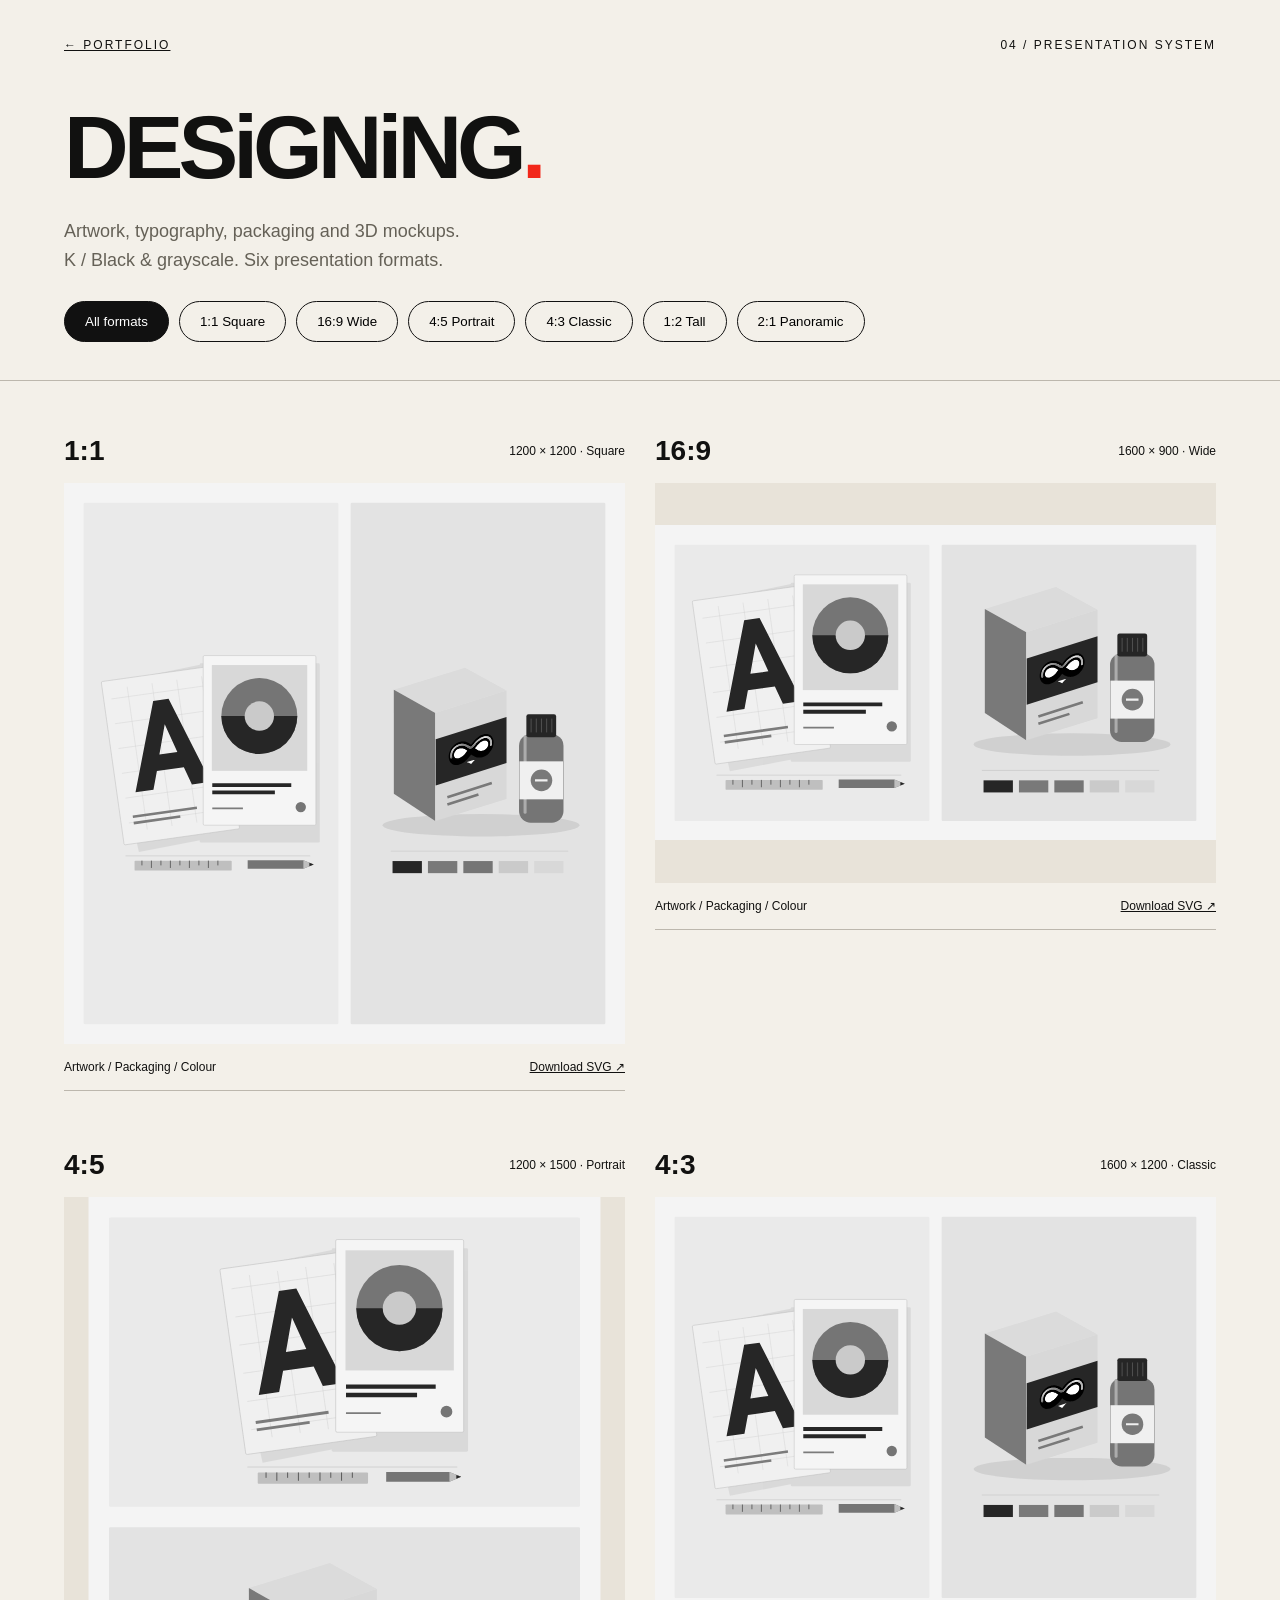
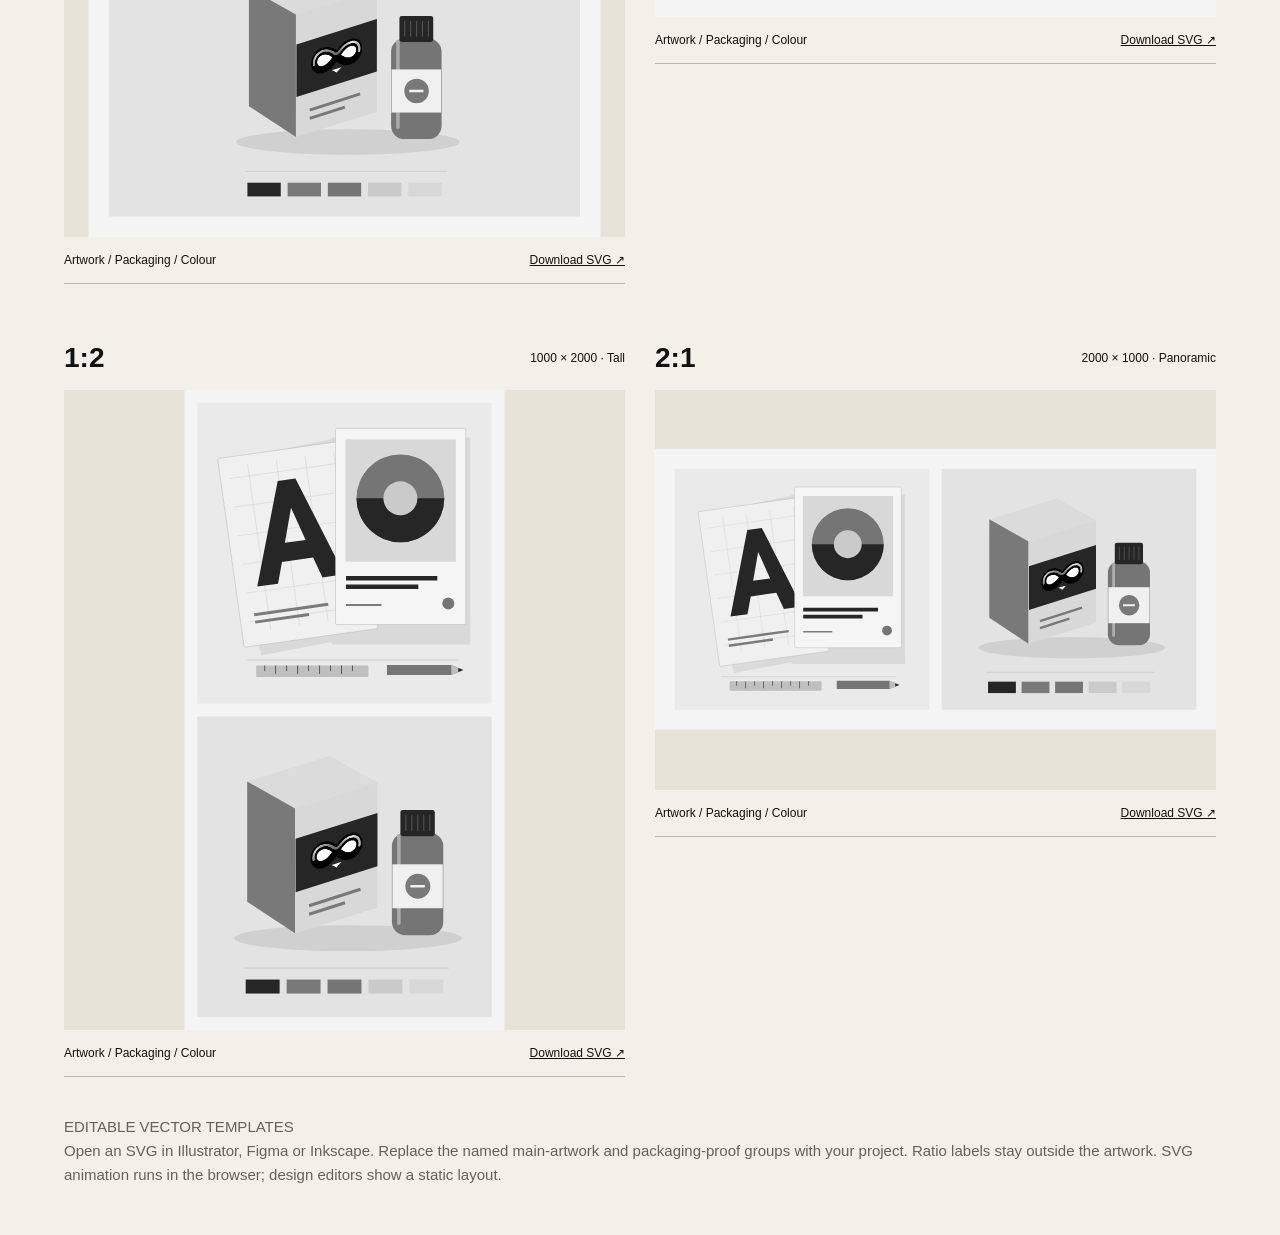
==== commit 167b8659: "Add files via upload" ====
--- a/designing-templates.html
+++ b/designing-templates.html
@@ -1,103 +1,103 @@
-<!doctype html><html lang="en"><meta charset="utf-8"><meta name="viewport" content="width=device-width,initial-scale=1"><title>DESiGNiNG — Presentation templates</title><style>*{box-sizing:border-box}body{margin:0;background:#f3f0e9;color:#111110;font:15px Arial,sans-serif}header,main{max-width:1400px;margin:auto;padding:38px 5vw}header{border-bottom:1px solid #bcb7ad}.top{display:flex;justify-content:space-between;font-size:12px;letter-spacing:2px}a{color:inherit}h1{font-size:clamp(44px,7vw,94px);letter-spacing:-5px;margin:44px 0 10px}header p{font-size:18px;color:#656157;line-height:1.6}nav{display:flex;gap:10px;margin-top:26px;flex-wrap:wrap}button{border:1px solid #111;background:transparent;padding:12px 20px;border-radius:30px;cursor:pointer}button.on{background:#111;color:#fff}main{display:grid;grid-template-columns:1fr 1fr;gap:42px 30px}.meta,footer{display:flex;justify-content:space-between;align-items:center;padding:16px 0}.meta b{font-size:28px}.meta span,footer{font-size:12px}.art{background:#e8e3d9;display:flex;align-items:center;justify-content:center;min-height:400px}.art>svg{width:100%;height:auto;max-height:640px}footer{border-bottom:1px solid #bcb7ad}article[hidden]{display:none}.note{max-width:1400px;margin:auto;padding:0 5vw 48px;color:#656157;line-height:1.6}@media(max-width:760px){main{grid-template-columns:1fr}h1{letter-spacing:-2px}.art{min-height:0}}</style><header><div class="top"><a href="index.html#pillars">← PORTFOLIO</a><span>04 / PRESENTATION SYSTEM</span></div><h1>DESiGNiNG<span style="color:#F2271A">.</span></h1><p>Artwork, typography, packaging and 3D mockups.<br>One design language. Six presentation formats.</p><nav aria-label="Filter by ratio"><button class="on" data-filter="all">All formats</button><button data-filter="square">1:1 Square</button><button data-filter="wide">16:9 Wide</button><button data-filter="portrait">4:5 Portrait</button><button data-filter="classic">4:3 Classic</button><button data-filter="tall">1:2 Tall</button><button data-filter="panoramic">2:1 Panoramic</button></nav></header><main><article data-ratio="square"><div class="meta"><b>1:1</b><span>1200 × 1200 · Square</span></div><div class="art"><svg xmlns="http://www.w3.org/2000/svg" xmlns:xlink="http://www.w3.org/1999/xlink" width="1200" height="1200" viewBox="0 0 1200 1200"><title>DESiGNiNG — 1:1 refined presentation</title><desc>Layered print proofs, outlined typography, carton and bottle mockup with brand mark. Editable minimal vectors on a neutral background. No blue drafting area.</desc><style> .float{transform-box:fill-box;transform-origin:center;animation:float 5.4s ease-in-out infinite}.paper{transform-box:fill-box;transform-origin:50% 90%;animation:paper 6s ease-in-out infinite}.mark{transform-box:fill-box;transform-origin:center;animation:mark 4.8s ease-in-out infinite}@keyframes float{0%,100%{transform:translateY(0)}50%{transform:translateY(-13px)}}@keyframes paper{0%,100%{transform:rotate(-1deg)}50%{transform:rotate(1.5deg)}}@keyframes mark{0%,100%{transform:scale(1)}50%{transform:scale(1.08)}}@media(prefers-reduced-motion:reduce){.float,.paper,.mark{animation:none!important;transform:none!important}}</style><defs><g id="artvision-logo"><path id="logo-eyes" fill="#FFFFFF" d="M414.4 254.8C414.4 254.8 411.3 250.7 409.6 248.7C407.9 246.7 406.5 245.3 404.2 242.9C401.9 240.5 401.6 239.9 395.9 234.3C390.2 228.7 379.1 217.2 370.1 209.3C361.2 201.4 350.9 193.2 342.2 187.0C333.5 180.8 326.0 176.3 317.9 171.9C309.9 167.5 301.8 163.9 293.8 160.8C285.9 157.8 278.2 155.5 270.3 153.7C262.5 151.9 254.5 150.8 246.8 150.1C239.0 149.4 231.1 149.2 223.8 149.6C216.5 150.0 209.5 151.0 203.1 152.4C196.7 153.8 190.9 155.7 185.4 158.0C179.8 160.4 174.7 163.0 169.7 166.2C164.8 169.4 160.1 173.2 155.7 177.2C151.4 181.3 147.3 185.8 143.8 190.5C140.3 195.3 137.2 200.4 134.5 205.7C131.9 210.9 129.7 216.3 128.0 222.1C126.3 227.9 124.9 234.2 124.1 240.5C123.4 246.7 123.1 253.1 123.4 259.4C123.7 265.6 124.4 272.0 125.8 278.1C127.1 284.2 129.0 290.2 131.3 296.0C133.7 301.7 136.7 307.4 139.9 312.5C143.2 317.6 146.9 322.2 150.9 326.6C154.9 330.9 159.4 335.0 164.2 338.6C168.9 342.1 174.0 345.2 179.2 347.8C184.5 350.5 190.0 352.6 195.6 354.3C201.2 356.0 206.6 357.3 213.0 358.1C219.4 359.0 226.4 359.6 233.9 359.5C241.3 359.4 249.7 358.7 257.7 357.5C265.7 356.2 274.1 354.3 281.8 352.0C289.5 349.7 296.6 347.0 303.9 343.7C311.2 340.5 318.4 336.8 325.7 332.4C333.1 328.0 340.2 323.3 347.9 317.6C355.5 311.8 363.4 305.5 371.7 298.0C379.9 290.6 390.3 280.1 397.4 272.9C404.5 265.7 414.4 254.8 414.4 254.8ZM575.3 254.4C575.3 254.4 578.6 258.5 580.4 260.5C582.1 262.5 583.4 263.8 585.8 266.3C588.2 268.8 589.0 269.9 594.8 275.6C600.6 281.3 612.1 292.8 620.6 300.4C629.2 307.9 637.8 314.8 646.2 320.8C654.7 326.8 663.1 332.1 671.3 336.5C679.4 341.0 687.3 344.6 695.3 347.7C703.2 350.7 711.1 353.1 718.8 354.9C726.5 356.7 733.6 357.8 741.3 358.5C749.1 359.2 758.0 359.5 765.3 359.2C772.5 358.9 778.6 358.1 785.0 356.7C791.4 355.3 798.0 353.2 803.8 350.9C809.5 348.5 814.4 346.0 819.5 342.7C824.6 339.4 830.0 335.2 834.4 331.2C838.7 327.2 842.1 323.2 845.5 318.5C849.0 313.9 852.2 308.8 854.9 303.4C857.6 298.0 860.0 292.1 861.8 286.1C863.6 280.1 864.9 273.8 865.7 267.7C866.5 261.7 866.8 255.9 866.5 249.8C866.2 243.7 865.3 237.2 864.0 231.1C862.7 225.0 860.8 218.8 858.5 213.2C856.3 207.6 853.7 202.5 850.5 197.4C847.3 192.3 843.1 186.7 839.2 182.3C835.2 177.9 831.3 174.5 826.7 171.0C822.1 167.5 816.9 164.2 811.7 161.5C806.5 158.8 801.1 156.6 795.3 154.8C789.6 153.0 783.6 151.5 777.0 150.6C770.5 149.7 763.6 149.2 756.1 149.3C748.7 149.4 740.3 150.0 732.3 151.2C724.3 152.4 715.7 154.4 708.1 156.6C700.6 158.9 694.2 161.2 686.9 164.5C679.6 167.7 671.7 171.7 664.3 176.1C656.8 180.5 649.6 185.3 642.1 190.9C634.6 196.5 626.9 202.7 619.0 209.7C611.1 216.8 602.0 225.7 594.7 233.2C587.4 240.6 575.3 254.4 575.3 254.4Z"/><path id="logo-body" fill="#000" fill-rule="evenodd" d="M495.3 360.5C495.3 360.5 491.4 363.8 489.5 365.6C487.6 367.4 486.0 369.2 484.0 371.4C481.9 373.5 482.5 373.2 477.1 378.5C471.7 383.9 460.4 395.6 451.6 403.6C442.8 411.7 433.8 419.6 424.5 427.0C415.2 434.4 405.1 441.8 395.7 448.0C386.2 454.3 376.9 459.6 367.6 464.5C358.3 469.3 349.2 473.4 339.9 477.0C330.6 480.7 321.4 483.7 311.9 486.3C302.4 488.8 292.3 490.9 282.9 492.5C273.4 494.0 264.4 494.9 255.1 495.6C245.8 496.2 236.1 496.6 227.2 496.3C218.2 496.0 210.2 495.1 201.4 493.6C192.6 492.1 182.9 489.9 174.4 487.4C165.9 484.8 158.3 481.9 150.5 478.5C142.7 475.1 135.1 471.2 127.8 466.8C120.5 462.5 113.6 457.9 106.5 452.5C99.5 447.0 91.9 440.5 85.4 434.3C79.0 428.1 73.7 422.2 68.0 415.1C62.3 408.0 56.2 399.7 51.1 391.8C46.1 383.9 41.7 376.1 37.7 367.7C33.6 359.3 29.8 350.3 26.6 341.5C23.5 332.7 20.9 324.2 18.8 315.0C16.7 305.9 14.9 295.7 13.7 286.7C12.6 277.7 12.1 270.6 12.0 260.8C11.9 251.0 12.2 237.5 13.0 227.9C13.8 218.3 14.9 211.9 16.7 203.3C18.4 194.8 20.7 185.4 23.5 176.5C26.3 167.6 29.8 158.4 33.5 149.8C37.3 141.3 41.4 133.3 46.0 125.3C50.6 117.4 55.7 109.6 61.3 102.2C66.8 94.7 72.9 87.4 79.2 80.8C85.5 74.2 92.0 68.1 98.8 62.4C105.7 56.7 112.9 51.3 120.3 46.5C127.8 41.7 135.7 37.3 143.4 33.5C151.2 29.7 158.9 26.5 167.0 23.7C175.0 21.0 183.4 18.7 191.7 16.9C199.9 15.2 208.0 14.1 216.2 13.3C224.5 12.5 232.9 12.2 241.2 12.3C249.5 12.4 257.2 13.1 266.1 14.1C275.0 15.1 285.1 16.4 294.6 18.4C304.1 20.3 313.9 22.8 323.3 25.8C332.6 28.7 341.7 32.2 350.8 36.2C359.9 40.2 369.1 44.8 378.0 49.9C387.0 55.0 395.8 60.6 404.7 66.8C413.6 73.0 422.5 79.9 431.4 87.3C440.4 94.7 447.7 101.1 458.2 111.2C468.7 121.3 494.4 148.1 494.4 148.1C494.4 148.1 498.3 144.9 500.2 143.1C502.1 141.3 503.7 139.6 505.8 137.5C507.8 135.3 507.2 135.6 512.7 130.2C518.1 124.8 529.5 113.1 538.3 105.0C547.0 96.9 556.0 89.0 565.3 81.6C574.6 74.1 584.6 66.8 594.1 60.6C603.6 54.4 612.8 49.0 622.1 44.2C631.4 39.4 640.5 35.3 649.8 31.6C659.1 28.0 668.3 25.0 677.8 22.4C687.3 19.8 697.4 17.8 706.8 16.2C716.3 14.7 725.6 13.8 734.6 13.2C743.5 12.5 751.9 12.0 760.5 12.3C769.2 12.6 777.5 13.4 786.4 14.8C795.2 16.2 804.9 18.3 813.4 20.8C821.9 23.2 829.6 26.1 837.4 29.4C845.2 32.8 852.9 36.7 860.2 40.9C867.6 45.2 874.7 49.9 881.6 55.1C888.6 60.4 895.5 66.2 902.1 72.5C908.6 78.7 915.2 85.8 921.0 92.8C926.8 99.8 932.0 106.8 936.9 114.4C941.9 122.0 946.6 130.1 950.7 138.3C954.8 146.5 958.5 154.8 961.7 163.5C964.9 172.3 967.8 181.5 970.1 190.8C972.5 200.0 974.3 209.8 975.6 219.0C976.9 228.2 977.7 237.1 977.9 245.9C978.2 254.7 977.8 263.2 977.2 271.8C976.6 280.4 975.8 288.9 974.4 297.5C973.0 306.2 971.1 314.8 968.6 323.6C966.2 332.5 963.1 341.9 959.6 350.7C956.0 359.5 951.9 368.2 947.5 376.5C943.1 384.7 938.3 392.5 933.0 400.0C927.8 407.6 922.0 415.0 915.9 422.0C909.8 428.9 903.0 435.6 896.2 441.7C889.5 447.7 882.5 453.1 875.2 458.2C867.9 463.3 860.1 468.0 852.5 472.1C844.8 476.1 837.1 479.6 829.2 482.6C821.2 485.6 813.2 488.2 804.8 490.2C796.3 492.3 787.1 493.8 778.4 494.8C769.7 495.9 760.8 496.4 752.5 496.4C744.2 496.4 736.8 495.7 728.6 495.0C720.3 494.2 711.8 493.4 702.9 491.8C693.9 490.3 684.2 488.1 674.9 485.5C665.6 482.8 656.1 479.6 647.0 476.0C637.9 472.3 629.3 468.3 620.3 463.6C611.4 458.8 602.2 453.4 593.2 447.5C584.3 441.7 575.7 435.4 566.8 428.3C557.9 421.2 548.5 413.1 539.7 405.0C530.9 396.9 521.4 387.3 514.0 379.8C506.6 372.4 495.3 360.5 495.3 360.5ZM414.4 254.8C414.4 254.8 411.3 250.7 409.6 248.7C407.9 246.7 406.5 245.3 404.2 242.9C401.9 240.5 401.6 239.9 395.9 234.3C390.2 228.7 379.1 217.2 370.1 209.3C361.2 201.4 350.9 193.2 342.2 187.0C333.5 180.8 326.0 176.3 317.9 171.9C309.9 167.5 301.8 163.9 293.8 160.8C285.9 157.8 278.2 155.5 270.3 153.7C262.5 151.9 254.5 150.8 246.8 150.1C239.0 149.4 231.1 149.2 223.8 149.6C216.5 150.0 209.5 151.0 203.1 152.4C196.7 153.8 190.9 155.7 185.4 158.0C179.8 160.4 174.7 163.0 169.7 166.2C164.8 169.4 160.1 173.2 155.7 177.2C151.4 181.3 147.3 185.8 143.8 190.5C140.3 195.3 137.2 200.4 134.5 205.7C131.9 210.9 129.7 216.3 128.0 222.1C126.3 227.9 124.9 234.2 124.1 240.5C123.4 246.7 123.1 253.1 123.4 259.4C123.7 265.6 124.4 272.0 125.8 278.1C127.1 284.2 129.0 290.2 131.3 296.0C133.7 301.7 136.7 307.4 139.9 312.5C143.2 317.6 146.9 322.2 150.9 326.6C154.9 330.9 159.4 335.0 164.2 338.6C168.9 342.1 174.0 345.2 179.2 347.8C184.5 350.5 190.0 352.6 195.6 354.3C201.2 356.0 206.6 357.3 213.0 358.1C219.4 359.0 226.4 359.6 233.9 359.5C241.3 359.4 249.7 358.7 257.7 357.5C265.7 356.2 274.1 354.3 281.8 352.0C289.5 349.7 296.6 347.0 303.9 343.7C311.2 340.5 318.4 336.8 325.7 332.4C333.1 328.0 340.2 323.3 347.9 317.6C355.5 311.8 363.4 305.5 371.7 298.0C379.9 290.6 390.3 280.1 397.4 272.9C404.5 265.7 414.4 254.8 414.4 254.8ZM575.3 254.4C575.3 254.4 578.6 258.5 580.4 260.5C582.1 262.5 583.4 263.8 585.8 266.3C588.2 268.8 589.0 269.9 594.8 275.6C600.6 281.3 612.1 292.8 620.6 300.4C629.2 307.9 637.8 314.8 646.2 320.8C654.7 326.8 663.1 332.1 671.3 336.5C679.4 341.0 687.3 344.6 695.3 347.7C703.2 350.7 711.1 353.1 718.8 354.9C726.5 356.7 733.6 357.8 741.3 358.5C749.1 359.2 758.0 359.5 765.3 359.2C772.5 358.9 778.6 358.1 785.0 356.7C791.4 355.3 798.0 353.2 803.8 350.9C809.5 348.5 814.4 346.0 819.5 342.7C824.6 339.4 830.0 335.2 834.4 331.2C838.7 327.2 842.1 323.2 845.5 318.5C849.0 313.9 852.2 308.8 854.9 303.4C857.6 298.0 860.0 292.1 861.8 286.1C863.6 280.1 864.9 273.8 865.7 267.7C866.5 261.7 866.8 255.9 866.5 249.8C866.2 243.7 865.3 237.2 864.0 231.1C862.7 225.0 860.8 218.8 858.5 213.2C856.3 207.6 853.7 202.5 850.5 197.4C847.3 192.3 843.1 186.7 839.2 182.3C835.2 177.9 831.3 174.5 826.7 171.0C822.1 167.5 816.9 164.2 811.7 161.5C806.5 158.8 801.1 156.6 795.3 154.8C789.6 153.0 783.6 151.5 777.0 150.6C770.5 149.7 763.6 149.2 756.1 149.3C748.7 149.4 740.3 150.0 732.3 151.2C724.3 152.4 715.7 154.4 708.1 156.6C700.6 158.9 694.2 161.2 686.9 164.5C679.6 167.7 671.7 171.7 664.3 176.1C656.8 180.5 649.6 185.3 642.1 190.9C634.6 196.5 626.9 202.7 619.0 209.7C611.1 216.8 602.0 225.7 594.7 233.2C587.4 240.6 575.3 254.4 575.3 254.4Z"/><path id="logo-arc-rim" fill="#FFF200" d="M922.0 311.0C919.0 311.4 916.8 310.5 914.5 309.6C912.2 308.6 909.9 306.9 908.2 305.2C906.6 303.6 905.4 302.0 904.5 299.7C903.6 297.3 903.0 294.4 902.9 291.2C902.9 288.0 903.6 284.8 904.1 280.4C904.5 275.9 905.4 271.6 905.7 264.5C905.9 257.3 906.2 246.3 905.7 237.5C905.1 228.8 903.8 219.9 902.2 211.9C900.5 203.8 898.3 196.1 895.8 189.0C893.2 181.9 890.3 175.4 886.9 169.2C883.6 162.9 879.9 157.2 875.7 151.6C871.5 146.1 866.8 140.9 861.7 136.0C856.7 131.2 851.3 126.7 845.6 122.8C839.9 118.9 833.8 115.5 827.6 112.4C821.4 109.4 815.2 106.9 808.3 104.7C801.4 102.5 793.9 100.6 786.1 99.3C778.3 97.9 769.3 96.9 761.3 96.6C753.3 96.3 746.3 96.7 738.4 97.5C730.4 98.3 722.0 99.5 713.7 101.3C705.5 103.1 697.3 105.3 688.8 108.2C680.4 111.1 671.4 114.7 663.1 118.6C654.7 122.5 646.8 126.7 638.5 131.7C630.3 136.7 621.9 142.3 613.8 148.4C605.7 154.5 598.3 160.8 590.0 168.2C581.7 175.6 572.7 185.4 564.0 193.0C555.2 200.6 544.9 208.9 537.4 214.1C529.9 219.2 524.6 221.4 518.9 223.7C513.3 226.0 508.6 227.1 503.6 227.9C498.5 228.6 493.4 228.6 488.7 228.1C483.9 227.7 479.8 226.8 475.1 225.3C470.4 223.8 465.3 221.7 460.5 219.2C455.7 216.7 451.7 214.1 446.3 210.2C441.0 206.3 435.1 201.7 428.6 195.8C422.0 189.9 414.8 182.4 406.9 175.0C399.1 167.7 388.5 157.7 381.2 151.6C373.9 145.4 370.2 142.9 363.3 138.3C356.3 133.6 347.4 128.0 339.3 123.7C331.3 119.3 323.4 115.6 314.9 112.2C306.5 108.8 297.3 105.7 288.5 103.2C279.7 100.8 269.4 98.8 262.1 97.6C254.9 96.4 250.3 96.5 245.2 96.0C240.2 95.5 236.2 94.4 232.0 94.6C227.7 94.7 224.7 96.1 219.7 97.0C214.7 97.8 208.7 98.1 202.0 99.5C195.2 100.9 186.1 103.1 178.9 105.5C171.7 108.0 165.1 110.9 158.9 114.2C152.6 117.4 146.7 121.1 141.2 125.2C135.6 129.3 130.1 134.1 125.3 138.9C120.5 143.7 116.4 148.6 112.5 154.2C108.5 159.7 104.7 165.8 101.5 171.9C98.4 178.1 95.7 184.2 93.4 191.1C91.0 198.0 88.9 205.5 87.4 213.2C85.9 220.8 84.9 228.6 84.3 236.9C83.8 245.2 83.8 254.1 84.2 262.9C84.6 271.7 86.5 283.5 86.6 289.7C86.7 295.9 86.1 297.3 85.0 300.2C83.8 303.1 81.7 305.3 79.7 306.9C77.7 308.6 75.1 309.6 72.8 310.2C70.6 310.8 68.4 310.9 66.1 310.5C63.8 310.1 61.1 309.2 59.0 307.9C56.9 306.6 55.0 304.7 53.6 302.5C52.1 300.3 51.1 297.4 50.3 294.4C49.5 291.5 49.3 288.9 48.8 284.6C48.3 280.3 47.7 276.2 47.5 268.7C47.2 261.2 46.8 249.0 47.1 239.7C47.5 230.4 48.4 221.4 49.7 212.9C51.0 204.4 52.8 196.7 55.1 188.8C57.3 180.9 60.1 173.1 63.4 165.5C66.7 158.0 70.6 150.5 74.8 143.6C78.9 136.7 83.6 130.2 88.5 124.2C93.5 118.2 98.7 112.7 104.3 107.5C109.8 102.3 115.7 97.5 122.1 93.1C128.4 88.6 135.4 84.4 142.3 80.7C149.3 77.1 156.6 73.9 164.0 71.2C171.4 68.5 178.9 66.3 186.8 64.5C194.6 62.7 203.2 61.3 211.3 60.4C219.4 59.6 226.3 59.4 235.2 59.6C244.2 59.8 256.3 60.5 265.0 61.6C273.8 62.7 279.8 64.2 287.6 66.3C295.4 68.3 302.7 70.4 311.7 73.7C320.7 77.0 332.8 81.9 341.5 86.0C350.2 90.2 355.4 93.7 364.2 98.8C373.0 103.9 385.9 111.4 394.2 116.9C402.6 122.4 407.4 126.2 414.0 131.8C420.6 137.3 426.2 142.9 433.8 150.1C441.5 157.2 452.5 168.2 460.2 174.5C467.9 180.8 474.6 185.1 479.9 187.9C485.3 190.7 488.3 190.9 492.1 191.3C495.9 191.8 499.3 191.2 502.7 190.3C506.2 189.4 509.2 187.9 512.7 186.1C516.1 184.2 519.1 182.3 523.4 179.0C527.7 175.7 532.5 171.8 538.7 166.2C544.8 160.6 552.1 152.8 560.3 145.5C568.4 138.1 578.6 129.0 587.5 122.0C596.3 115.1 604.5 109.4 613.4 103.7C622.3 98.0 631.5 92.8 640.9 88.1C650.3 83.4 660.3 79.1 669.8 75.5C679.3 71.9 688.6 69.1 698.0 66.7C707.5 64.3 717.3 62.6 726.3 61.4C735.4 60.2 743.1 59.7 752.2 59.6C761.4 59.5 772.4 59.9 781.1 60.8C789.9 61.7 796.8 63.0 804.6 64.9C812.5 66.8 820.5 69.3 828.2 72.2C835.9 75.1 843.6 78.6 850.6 82.4C857.7 86.2 864.5 90.5 870.8 95.1C877.1 99.6 882.8 104.6 888.3 109.9C893.7 115.2 898.9 120.9 903.6 126.9C908.4 132.9 912.6 139.1 916.5 145.9C920.5 152.6 924.1 159.7 927.2 167.2C930.4 174.6 933.2 182.6 935.4 190.6C937.6 198.6 939.3 206.2 940.6 214.9C941.9 223.6 942.7 233.5 943.0 242.8C943.4 252.1 943.4 261.3 942.6 270.7C941.8 280.1 939.8 293.1 938.1 299.2C936.4 305.2 935.2 304.9 932.5 306.9C929.8 308.9 925.0 310.5 922.0 311.0Z"/><clipPath id="avclip"><path d="M922.0 311.0C919.1 311.5 917.5 310.8 915.4 309.9C913.3 309.0 910.9 307.3 909.4 305.6C907.9 303.9 907.0 302.1 906.5 299.7C906.0 297.3 906.0 294.3 906.1 291.0C906.3 287.7 906.9 285.1 907.4 280.1C907.9 275.2 908.9 268.5 909.0 261.2C909.2 253.9 909.0 244.5 908.2 236.3C907.4 228.0 906.2 219.4 904.5 211.7C902.8 204.0 900.6 196.8 898.0 189.9C895.4 183.0 892.3 176.4 888.8 170.2C885.4 164.0 881.7 158.4 877.3 152.9C872.9 147.3 867.9 141.8 862.5 136.7C857.0 131.6 850.6 126.3 844.7 122.2C838.9 118.2 833.8 115.4 827.6 112.4C821.3 109.5 814.2 106.6 807.3 104.4C800.4 102.2 793.7 100.6 786.1 99.2C778.4 97.9 769.2 96.9 761.3 96.6C753.3 96.3 746.2 96.7 738.3 97.5C730.4 98.3 721.9 99.6 713.7 101.3C705.4 103.1 697.2 105.3 688.8 108.2C680.3 111.1 671.4 114.7 663.0 118.6C654.6 122.5 646.7 126.7 638.5 131.7C630.3 136.7 621.9 142.4 613.8 148.4C605.7 154.5 598.3 160.8 590.0 168.3C581.7 175.7 572.7 185.4 563.9 193.0C555.2 200.7 544.9 209.0 537.4 214.1C529.9 219.2 524.5 221.5 518.9 223.8C513.3 226.1 508.6 227.1 503.5 227.9C498.5 228.6 493.4 228.6 488.6 228.1C483.9 227.7 479.7 226.8 475.0 225.3C470.3 223.8 465.2 221.7 460.5 219.2C455.7 216.6 451.6 214.1 446.3 210.2C441.0 206.3 435.1 201.6 428.5 195.8C422.0 189.9 414.8 182.4 406.9 175.0C399.0 167.6 388.7 157.6 381.2 151.4C373.8 145.1 369.9 142.5 362.3 137.6C354.7 132.6 344.2 126.2 335.7 121.7C327.2 117.2 319.7 114.0 311.2 110.7C302.6 107.5 293.5 104.4 284.5 102.2C275.5 99.9 264.4 98.4 257.2 97.2C250.0 96.0 246.0 95.5 241.3 95.1C236.6 94.8 233.2 94.6 228.9 95.0C224.6 95.4 221.0 96.6 215.5 97.6C210.0 98.6 202.8 99.1 195.8 100.8C188.9 102.4 180.9 104.7 174.0 107.3C167.0 110.0 160.4 113.2 154.3 116.7C148.1 120.2 142.4 124.1 137.0 128.4C131.5 132.7 126.3 137.7 121.7 142.7C117.1 147.7 113.2 152.8 109.5 158.5C105.7 164.1 102.2 170.2 99.2 176.6C96.2 183.1 93.6 189.9 91.4 197.0C89.3 204.1 87.5 211.8 86.3 219.3C85.1 226.9 84.5 234.2 84.2 242.2C83.8 250.1 84.0 258.4 84.4 267.2C84.8 276.0 86.7 288.8 86.4 294.9C86.2 301.0 84.4 301.4 82.9 303.7C81.3 306.0 79.3 307.5 77.1 308.7C74.9 309.8 72.0 310.5 69.7 310.7C67.4 310.8 65.2 310.6 63.1 309.8C61.0 309.0 58.6 307.5 57.0 305.7C55.4 303.8 54.5 301.4 53.7 298.8C52.9 296.2 52.6 293.7 52.1 290.1C51.6 286.5 51.1 284.0 50.7 277.2C50.3 270.4 49.6 259.0 49.9 249.2C50.1 239.4 51.1 227.4 52.3 218.4C53.5 209.3 55.0 203.0 57.2 195.1C59.3 187.1 62.3 178.4 65.4 170.8C68.6 163.2 72.0 156.4 76.0 149.6C80.0 142.7 84.5 136.1 89.4 129.9C94.3 123.6 99.7 117.6 105.5 112.1C111.2 106.6 117.4 101.5 123.9 96.9C130.3 92.3 137.1 88.1 144.1 84.4C151.0 80.7 158.3 77.5 165.7 74.7C173.0 72.0 180.5 69.7 188.4 67.9C196.2 66.0 204.8 64.5 212.8 63.6C220.9 62.8 227.8 62.4 236.8 62.6C245.7 62.7 258.0 63.4 266.6 64.4C275.2 65.5 280.7 66.8 288.5 68.8C296.3 70.7 304.4 73.1 313.5 76.4C322.7 79.6 334.6 84.3 343.4 88.5C352.2 92.6 357.3 96.1 366.1 101.2C374.9 106.3 387.8 113.8 396.2 119.2C404.5 124.7 409.6 128.6 416.1 133.9C422.6 139.3 427.6 144.5 435.2 151.5C442.8 158.5 453.6 169.5 461.5 176.1C469.4 182.6 477.1 187.7 482.7 190.7C488.3 193.8 491.2 193.8 494.8 194.3C498.5 194.8 501.3 194.4 504.5 193.6C507.8 192.9 510.9 191.6 514.6 189.7C518.2 187.7 521.8 185.4 526.2 182.1C530.5 178.9 534.7 175.5 540.8 170.1C546.8 164.6 554.2 156.7 562.3 149.3C570.5 142.0 580.8 132.7 589.5 125.8C598.2 118.9 605.8 113.5 614.5 107.9C623.2 102.3 632.5 96.9 641.9 92.1C651.3 87.4 661.2 82.9 670.7 79.3C680.2 75.7 689.5 72.7 698.9 70.3C708.3 67.8 717.9 65.9 727.1 64.7C736.3 63.4 744.7 62.8 754.0 62.6C763.3 62.4 774.2 62.8 782.9 63.6C791.6 64.5 798.6 65.8 806.4 67.7C814.3 69.5 822.4 71.9 830.0 74.7C837.7 77.6 845.4 81.0 852.5 84.8C859.7 88.5 866.5 92.8 872.8 97.3C879.1 101.9 885.1 107.0 890.3 112.1C895.6 117.1 899.8 121.9 904.2 127.7C908.7 133.5 913.1 140.0 917.0 146.7C920.9 153.4 924.5 160.6 927.6 168.1C930.7 175.5 933.5 183.6 935.6 191.6C937.8 199.5 939.5 207.4 940.7 215.9C941.9 224.4 942.7 233.6 943.0 242.8C943.3 251.9 943.4 261.3 942.6 270.7C941.8 280.1 939.8 293.1 938.1 299.2C936.4 305.2 935.2 304.9 932.5 306.9C929.8 308.9 924.8 310.5 922.0 311.0Z"/></clipPath><g id="logo-arc" clip-path="url(#avclip)"><path fill="#AF7500" d="M96 311L90 276L43 283L49 318Z"/><path fill="#B57900" d="M91 278L90 272L42 276L43 285Z"/><path fill="#B47900" d="M90 274L90 268L42 269L42 278Z"/><path fill="#B67A00" d="M90 270L89 261L42 266L42 271Z"/><path fill="#B87E00" d="M90 262L89 256L41 259L42 268Z"/><path fill="#B87E00" d="M89 258L89 252L41 252L41 261Z"/><path fill="#BA8200" d="M89 254L89 247L41 247L41 254Z"/><path fill="#BC8300" d="M89 249L89 242L41 240L41 249Z"/><path fill="#BE8700" d="M89 244L90 239L42 233L41 242Z"/><path fill="#BF8700" d="M89 240L90 231L42 230L42 235Z"/><path fill="#BF8700" d="M90 233L90 228L43 222L42 231Z"/><path fill="#C48D00" d="M90 229L91 221L43 218L42 224Z"/><path fill="#C38C00" d="M91 223L91 218L44 210L43 220Z"/><path fill="#C79100" d="M91 220L92 214L45 203L44 212Z"/><path fill="#CB9500" d="M92 216L93 208L46 199L45 205Z"/><path fill="#CC9600" d="M93 209L94 203L48 192L46 201Z"/><path fill="#CE9900" d="M94 205L96 199L50 185L47 194Z"/><path fill="#D39D00" d="M95 201L97 194L52 180L49 187Z"/><path fill="#D7A100" d="M97 196L99 189L53 174L51 181Z"/><path fill="#D9A400" d="M99 190L100 185L56 167L53 176Z"/><path fill="#DEA900" d="M100 187L103 180L59 161L55 168Z"/><path fill="#E2AD00" d="M102 181L105 175L61 155L58 163Z"/><path fill="#E5B100" d="M104 177L107 171L65 148L61 156Z"/><path fill="#ECB800" d="M106 173L110 166L68 142L64 149Z"/><path fill="#F2BE00" d="M109 168L113 161L72 136L68 143Z"/><path fill="#F7C400" d="M112 163L116 157L77 129L71 137Z"/><path fill="#FBC900" d="M115 158L119 153L82 123L75 131Z"/><path fill="#FECA00" d="M118 154L123 148L87 116L80 124Z"/><path fill="#FFC800" d="M122 150L127 144L93 110L86 118Z"/><path fill="#FFC300" d="M126 145L133 138L99 104L92 112Z"/><path fill="#FFC100" d="M131 140L137 134L105 98L97 106Z"/><path fill="#FFBE00" d="M136 136L142 130L111 93L104 100Z"/><path fill="#FFBC00" d="M141 131L146 127L118 88L110 94Z"/><path fill="#FFB800" d="M145 128L151 124L125 84L117 89Z"/><path fill="#FCB500" d="M149 125L155 121L131 80L123 85Z"/><path fill="#FCB200" d="M154 122L160 119L137 76L129 81Z"/><path fill="#FCAF00" d="M158 119L164 116L144 73L136 77Z"/><path fill="#FCAA00" d="M163 117L170 114L149 70L142 74Z"/><path fill="#FCA700" d="M168 115L174 112L156 68L148 71Z"/><path fill="#FCA400" d="M172 113L178 110L162 65L154 68Z"/><path fill="#FCA200" d="M177 111L184 109L168 63L161 66Z"/><path fill="#FCA000" d="M182 109L188 107L175 61L167 64Z"/><path fill="#FC9E00" d="M186 108L192 106L181 60L173 62Z"/><path fill="#FC9900" d="M191 107L198 105L187 58L180 60Z"/><path fill="#FC9600" d="M196 106L202 104L193 57L185 59Z"/><path fill="#FC9400" d="M200 105L206 104L200 56L192 57Z"/><path fill="#FC9000" d="M205 104L213 103L205 55L198 56Z"/><path fill="#FC8D00" d="M211 103L217 102L211 54L203 56Z"/><path fill="#FC8A00" d="M216 102L222 101L217 54L209 55Z"/><path fill="#FB8900" d="M221 102L227 101L223 53L215 54Z"/><path fill="#FB8600" d="M225 101L231 101L231 53L222 53Z"/><path fill="#FB8300" d="M229 101L236 101L236 53L229 53Z"/><path fill="#FB7F00" d="M234 101L241 101L242 53L234 53Z"/><path fill="#FB7D00" d="M239 101L244 101L250 54L240 53Z"/><path fill="#FB7B00" d="M243 101L250 102L255 54L248 54Z"/><path fill="#FB7800" d="M248 102L253 102L263 55L253 54Z"/><path fill="#FB7400" d="M251 102L260 104L267 56L261 55Z"/><path fill="#F87200" d="M258 103L266 104L272 57L265 56Z"/><path fill="#F67200" d="M264 104L270 105L279 58L270 56Z"/><path fill="#F27000" d="M268 105L274 106L285 60L277 58Z"/><path fill="#F06E00" d="M272 106L280 107L290 61L284 59Z"/><path fill="#EC6D00" d="M278 107L285 109L296 62L289 60Z"/><path fill="#E96B00" d="M283 108L289 110L303 64L295 62Z"/><path fill="#E56A00" d="M288 109L294 111L309 66L301 63Z"/><path fill="#E16900" d="M292 111L299 113L315 68L307 65Z"/><path fill="#DD6800" d="M298 113L305 115L320 69L313 67Z"/><path fill="#D96700" d="M303 114L309 117L327 72L318 69Z"/><path fill="#D76600" d="M308 116L314 118L333 74L325 71Z"/><path fill="#D46500" d="M312 118L318 120L340 78L331 74Z"/><path fill="#D06400" d="M317 120L324 123L345 80L338 77Z"/><path fill="#CF6300" d="M322 122L329 126L350 83L343 79Z"/><path fill="#CA6100" d="M328 125L334 128L357 86L349 82Z"/><path fill="#C85F00" d="M332 128L339 131L362 89L355 85Z"/><path fill="#C65E00" d="M338 130L344 134L368 92L361 88Z"/><path fill="#C05C00" d="M343 133L349 137L374 96L367 92Z"/><path fill="#BF5C00" d="M348 136L355 140L380 99L372 95Z"/><path fill="#BE5B00" d="M353 139L360 143L386 103L378 98Z"/><path fill="#B85A00" d="M358 142L364 147L392 107L384 102Z"/><path fill="#B85900" d="M363 146L369 150L398 111L390 106Z"/><path fill="#B25800" d="M368 149L374 154L403 116L396 110Z"/><path fill="#AF5700" d="M373 153L379 158L410 121L402 115Z"/><path fill="#AD5600" d="M378 157L384 162L415 126L408 119Z"/><path fill="#AC5500" d="M383 161L389 167L421 131L414 124Z"/><path fill="#A55200" d="M388 165L394 171L427 136L420 129Z"/><path fill="#A55100" d="M393 170L400 176L432 141L426 135Z"/><path fill="#A05000" d="M399 175L405 181L438 146L431 139Z"/><path fill="#A04F00" d="M404 180L410 186L444 152L437 145Z"/><path fill="#9D4F00" d="M409 185L416 192L450 158L443 151Z"/><path fill="#9B4E00" d="M414 190L422 197L454 162L448 156Z"/><path fill="#954C00" d="M421 196L428 203L459 166L453 161Z"/><path fill="#934C00" d="M427 202L434 207L464 170L458 165Z"/><path fill="#924B00" d="M432 206L440 212L469 174L463 169Z"/><path fill="#8E4A00" d="M439 211L446 217L474 177L468 173Z"/><path fill="#8D4A00" d="M445 216L453 221L478 180L472 176Z"/><path fill="#8A4900" d="M451 220L461 225L481 181L476 179Z"/><path fill="#884800" d="M460 224L469 228L484 182L479 181Z"/><path fill="#854700" d="M468 228L478 230L486 183L482 182Z"/><path fill="#844700" d="M476 230L484 231L491 184L485 182Z"/><path fill="#854700" d="M482 231L491 232L495 184L489 183Z"/><path fill="#864800" d="M489 232L501 231L496 184L493 184Z"/><path fill="#874900" d="M499 232L508 230L500 183L494 184Z"/><path fill="#894A00" d="M506 230L514 229L505 182L498 183Z"/><path fill="#8A4B00" d="M512 229L523 227L507 181L503 182Z"/><path fill="#8D4D00" d="M521 227L531 223L510 180L505 182Z"/><path fill="#8F5100" d="M529 224L538 219L513 178L508 181Z"/><path fill="#915400" d="M536 220L544 215L518 175L512 179Z"/><path fill="#945800" d="M543 216L551 210L522 172L516 176Z"/><path fill="#965C00" d="M550 211L557 205L527 168L521 173Z"/><path fill="#995F00" d="M556 206L563 200L532 164L525 169Z"/><path fill="#9A6500" d="M562 201L569 195L537 159L530 165Z"/><path fill="#9D6A00" d="M568 196L575 189L541 155L535 160Z"/><path fill="#A06D00" d="M574 190L581 183L547 149L540 156Z"/><path fill="#A27100" d="M579 185L585 179L553 143L545 151Z"/><path fill="#A57600" d="M584 180L591 174L558 139L552 145Z"/><path fill="#A77900" d="M590 175L597 168L564 134L557 140Z"/><path fill="#AC7D00" d="M595 170L601 164L570 128L562 135Z"/><path fill="#AE8000" d="M600 165L606 160L576 123L569 129Z"/><path fill="#B08300" d="M605 161L612 156L582 118L574 124Z"/><path fill="#B38700" d="M610 157L617 152L587 114L580 119Z"/><path fill="#B68B00" d="M615 153L622 148L593 109L586 115Z"/><path fill="#B89100" d="M620 149L627 144L599 105L592 110Z"/><path fill="#BA9500" d="M626 145L632 141L605 101L597 106Z"/><path fill="#BD9800" d="M630 142L637 138L611 97L604 102Z"/><path fill="#BF9C00" d="M635 139L642 135L617 94L609 98Z"/><path fill="#C0A000" d="M640 136L647 132L623 90L615 95Z"/><path fill="#C3A300" d="M645 133L651 129L629 87L622 91Z"/><path fill="#C5A700" d="M650 130L657 127L635 84L628 88Z"/><path fill="#C7AA00" d="M655 127L663 123L640 81L633 85Z"/><path fill="#C9AD00" d="M661 124L667 121L646 78L638 82Z"/><path fill="#CCB100" d="M666 122L672 119L653 75L645 79Z"/><path fill="#CDB400" d="M670 120L677 117L659 73L651 76Z"/><path fill="#D0B800" d="M675 118L682 116L665 70L657 74Z"/><path fill="#D2BA00" d="M680 116L686 114L671 68L663 71Z"/><path fill="#D4BE00" d="M685 114L691 112L677 66L669 69Z"/><path fill="#D7C100" d="M690 113L697 110L682 65L675 67Z"/><path fill="#D9C400" d="M696 111L702 109L688 63L680 65Z"/><path fill="#DBC700" d="M700 109L706 108L695 61L687 63Z"/><path fill="#DDCB00" d="M704 108L711 107L701 60L694 61Z"/><path fill="#DFD000" d="M709 107L717 105L706 59L699 60Z"/><path fill="#E1D200" d="M715 106L721 105L713 57L704 59Z"/><path fill="#E4D600" d="M719 105L725 104L720 56L711 58Z"/><path fill="#E5D800" d="M723 104L731 103L724 56L718 57Z"/><path fill="#E8DC00" d="M730 104L738 102L729 55L723 56Z"/><path fill="#E9DF00" d="M736 102L741 102L737 54L727 55Z"/><path fill="#EBE200" d="M739 102L745 102L744 54L735 54Z"/><path fill="#EEE500" d="M743 102L752 101L747 54L742 54Z"/><path fill="#F2EB00" d="M751 102L756 101L754 53L745 54Z"/><path fill="#F4EF00" d="M754 101L758 101L763 54L753 53Z"/><path fill="#F6F100" d="M756 101L765 102L768 54L762 53Z"/><path fill="#F8F500" d="M763 102L771 102L773 54L766 54Z"/><path fill="#FBF800" d="M769 102L774 102L781 55L771 54Z"/><path fill="#FDFC00" d="M772 102L779 103L786 56L779 55Z"/><path fill="#FDFC00" d="M777 103L785 104L792 57L784 56Z"/><path fill="#FEFB00" d="M783 104L789 105L798 58L790 56Z"/><path fill="#FEF400" d="M787 105L793 106L805 59L796 57Z"/><path fill="#FEF200" d="M792 105L799 107L810 61L803 59Z"/><path fill="#FDEC00" d="M797 107L803 108L817 62L808 60Z"/><path fill="#FDE700" d="M801 108L808 110L823 65L815 62Z"/><path fill="#FCE100" d="M806 109L813 112L828 66L821 64Z"/><path fill="#FCDE00" d="M811 111L817 113L835 69L827 66Z"/><path fill="#FBD700" d="M816 113L822 115L842 72L834 68Z"/><path fill="#FBD300" d="M820 115L826 118L848 75L840 71Z"/><path fill="#FACD00" d="M825 117L832 121L853 78L846 74Z"/><path fill="#FAC800" d="M830 120L836 123L860 81L852 77Z"/><path fill="#FAC800" d="M834 122L840 125L867 86L859 81Z"/><path fill="#F9BF00" d="M838 124L845 129L873 90L866 85Z"/><path fill="#F9BF00" d="M843 128L849 132L880 95L872 89Z"/><path fill="#F8B500" d="M848 131L853 136L886 101L878 94Z"/><path fill="#F8B400" d="M852 135L858 141L892 107L885 100Z"/><path fill="#F8B000" d="M857 140L864 147L898 113L891 106Z"/><path fill="#F7AA00" d="M862 145L868 151L904 119L896 111Z"/><path fill="#F7A400" d="M867 150L871 155L909 126L903 118Z"/><path fill="#F7AB00" d="M870 154L874 160L914 133L908 125Z"/><path fill="#F7A400" d="M873 158L877 164L918 139L913 131Z"/><path fill="#F7A200" d="M876 163L880 169L921 145L917 137Z"/><path fill="#F69B00" d="M879 168L882 173L925 152L921 144Z"/><path fill="#F69C00" d="M881 172L884 178L928 158L924 150Z"/><path fill="#F7A200" d="M884 177L886 183L931 164L927 156Z"/><path fill="#F6A000" d="M886 181L889 188L933 170L930 163Z"/><path fill="#F69A00" d="M888 187L890 193L936 177L932 168Z"/><path fill="#F69900" d="M890 191L891 196L937 184L935 175Z"/><path fill="#F69F00" d="M891 195L893 202L939 189L937 182Z"/><path fill="#F69800" d="M892 200L894 207L940 195L938 187Z"/><path fill="#F6A000" d="M894 206L895 211L942 202L940 193Z"/><path fill="#F69700" d="M895 209L895 215L943 209L942 200Z"/><path fill="#F69D00" d="M895 213L897 223L944 212L943 207Z"/><path fill="#F69B00" d="M896 221L898 227L945 219L943 210Z"/><path fill="#F69D00" d="M897 225L898 231L946 226L945 217Z"/><path fill="#F69D00" d="M898 229L898 235L946 233L946 224Z"/><path fill="#F7A200" d="M898 233L899 242L947 237L946 231Z"/><path fill="#F69D00" d="M899 240L899 246L947 244L946 235Z"/><path fill="#F7A200" d="M899 244L899 250L947 250L947 242Z"/><path fill="#F7A300" d="M899 248L899 256L947 256L947 248Z"/><path fill="#F7A300" d="M899 254L899 259L947 263L947 254Z"/><path fill="#F7A400" d="M899 258L898 264L946 269L947 261Z"/><path fill="#F7AB00" d="M899 262L898 271L946 273L946 267Z"/><path fill="#F7A700" d="M898 269L897 275L945 280L946 272Z"/><path fill="#F7AD00" d="M898 273L897 280L944 286L945 278Z"/><path fill="#F8B100" d="M897 278L896 288L944 289L945 284Z"/><path fill="#F8B300" d="M896 286L902 325L949 318L944 288Z"/></g><path id="logo-beak" fill="#FF0000" d="M585.2 496.0L583.9 498.2L563.2 511.0L541.2 527.2L517.2 547.2L495.0 567.6L465.5 541.2L445.6 525.0L423.5 509.0L405.7 498.2L404.5 496.2L406.0 495.3L584.0 495.4Z"/></g></defs><rect width="1200" height="1200" fill="#F7F4EC"/><rect x="42.00000000000001" y="42.00000000000001" width="544.8" height="1116.0" rx="3" fill="#EEEAE0"/><svg id="main-artwork" x="42.00000000000001" y="42.00000000000001" width="544.8" height="1116.0" viewBox="0 55 590 590" preserveAspectRatio="xMidYMid meet"><g id="print-proof-shadow" fill="#242720" opacity=".08"><path d="M42 168 334 108 426 498 128 555Z"/><rect x="269" y="118" width="278" height="415" rx="3"/></g>
-<g transform="rotate(-8 213 323)"><g class="paper"><rect x="65" y="138" width="270" height="382" rx="3" fill="#F5F0E4" stroke="#BDB7A9"/>
-<path d="M83 181H316M83 239H316M83 297H316M83 355H316M83 413H316M83 471H316M123 158V492M181 158V492M239 158V492M297 158V492" stroke="#D5D0C3" stroke-width="1"/>
-<path d="M108 403 178 199H214L284 403H240L227 361H164L150 403ZM175 324H217L197 256Z" fill="#242720" fill-rule="evenodd"/>
-<path d="M94 458H244M94 473H203" stroke="#777E6A" stroke-width="6"/>
-<circle cx="293" cy="473" r="11" fill="#CA613E"/></g></g>
-<g class="float" style="animation-delay:-1.8s"><rect x="277" y="100" width="261" height="393" rx="3" fill="#F8F5ED" stroke="#BDB7A9"/>
-<rect x="297" y="122" width="221" height="245" fill="#DDD9BA"/><circle cx="407" cy="240" r="88" fill="#CA613E"/>
-<path d="M319 240A88 88 0 0 0 495 240Z" fill="#242720"/><circle class="mark" cx="407" cy="240" r="34" fill="#F4CA50"/>
-<path d="M298 400H481M298 417H443" stroke="#242720" stroke-width="9"/><path d="M298 454H369" stroke="#777E6A" stroke-width="4"/><circle cx="503" cy="451" r="12" fill="#CA613E"/></g>
-<g id="production-tools"><path d="M97 564H525" stroke="#BAB6AB"/><rect x="118" y="575" width="225" height="23" rx="2" fill="#CBBF9C"/><path d="M135 575V586M157 575V592M179 575V586M201 575V592M223 575V586M245 575V592M267 575V586M289 575V592M311 575V586" stroke="#555A4B" stroke-width="2"/>
-<path d="M380 574H509L533 584 509 594H380Z" fill="#CA613E"/><path d="M509 574 533 584 509 594Z" fill="#CBBF9C"/><path d="M523 580 533 584 523 588Z" fill="#242720"/></g></svg><rect x="613.1999999999999" y="42.00000000000001" width="544.8" height="1116.0" rx="3" fill="#E6E3D7"/><svg id="packaging-proof" x="613.1999999999999" y="42.00000000000001" width="544.8" height="1116.0" viewBox="0 55 590 590" preserveAspectRatio="xMidYMid meet"><ellipse cx="302" cy="493" rx="228" ry="26" fill="#242720" opacity=".10"/>
-<g class="float"><g id="carton"><path d="M100 179 265 128 361 181 196 233Z" fill="#E9DCA9"/><path d="M100 179 196 233 196 483 100 420Z" fill="#737D65"/><path d="M196 233 361 181 361 432 196 483Z" fill="#DDD9BA"/>
-<path d="M197 294 361 242 361 349 197 401Z" fill="#242720"/>
-<use href="#artvision-logo" xlink:href="#artvision-logo" transform="translate(227 307) scale(.105)"/>
-<path d="M224 428 327 395M224 445 296 422" stroke="#737D65" stroke-width="6"/></g>
-<g id="bottle"><rect x="390" y="282" width="103" height="205" rx="27" fill="#CA613E"/><path d="M404 288V463" stroke="#E3A086" stroke-width="7" stroke-linecap="round"/><rect x="407" y="236" width="69" height="53" rx="5" fill="#242720"/><path d="M418 246V278M430 246V278M442 246V278M454 246V278M466 246V278" stroke="#555A4B" stroke-width="2"/><rect x="391" y="345" width="101" height="88" fill="#F5F0E4"/><circle class="mark" cx="442" cy="389" r="25" fill="#737D65"/><path d="M427 389H456" stroke="#F5F0E4" stroke-width="5"/></g></g>
-<g id="colour-specification"><path d="M93 553H504" stroke="#BAB6AB"/><rect x="97" y="576" width="68" height="28" fill="#242720"/><rect x="179" y="576" width="68" height="28" fill="#737D65"/><rect x="261" y="576" width="68" height="28" fill="#CA613E"/><rect x="343" y="576" width="68" height="28" fill="#F4CA50"/><rect x="425" y="576" width="68" height="28" fill="#DDD9BA"/></g></svg></svg></div><footer><span>Artwork / Packaging / Colour</span><a href="assets/templates/designing-square.svg" download>Download SVG ↗</a></footer></article><article data-ratio="wide"><div class="meta"><b>16:9</b><span>1600 × 900 · Wide</span></div><div class="art"><svg xmlns="http://www.w3.org/2000/svg" xmlns:xlink="http://www.w3.org/1999/xlink" width="1600" height="900" viewBox="0 0 1600 900"><title>DESiGNiNG — 16:9 refined presentation</title><desc>Layered print proofs, outlined typography, carton and bottle mockup with brand mark. Editable minimal vectors on a neutral background. No blue drafting area.</desc><style> .float{transform-box:fill-box;transform-origin:center;animation:float 5.4s ease-in-out infinite}.paper{transform-box:fill-box;transform-origin:50% 90%;animation:paper 6s ease-in-out infinite}.mark{transform-box:fill-box;transform-origin:center;animation:mark 4.8s ease-in-out infinite}@keyframes float{0%,100%{transform:translateY(0)}50%{transform:translateY(-13px)}}@keyframes paper{0%,100%{transform:rotate(-1deg)}50%{transform:rotate(1.5deg)}}@keyframes mark{0%,100%{transform:scale(1)}50%{transform:scale(1.08)}}@media(prefers-reduced-motion:reduce){.float,.paper,.mark{animation:none!important;transform:none!important}}</style><defs><g id="artvision-logo"><path id="logo-eyes" fill="#FFFFFF" d="M414.4 254.8C414.4 254.8 411.3 250.7 409.6 248.7C407.9 246.7 406.5 245.3 404.2 242.9C401.9 240.5 401.6 239.9 395.9 234.3C390.2 228.7 379.1 217.2 370.1 209.3C361.2 201.4 350.9 193.2 342.2 187.0C333.5 180.8 326.0 176.3 317.9 171.9C309.9 167.5 301.8 163.9 293.8 160.8C285.9 157.8 278.2 155.5 270.3 153.7C262.5 151.9 254.5 150.8 246.8 150.1C239.0 149.4 231.1 149.2 223.8 149.6C216.5 150.0 209.5 151.0 203.1 152.4C196.7 153.8 190.9 155.7 185.4 158.0C179.8 160.4 174.7 163.0 169.7 166.2C164.8 169.4 160.1 173.2 155.7 177.2C151.4 181.3 147.3 185.8 143.8 190.5C140.3 195.3 137.2 200.4 134.5 205.7C131.9 210.9 129.7 216.3 128.0 222.1C126.3 227.9 124.9 234.2 124.1 240.5C123.4 246.7 123.1 253.1 123.4 259.4C123.7 265.6 124.4 272.0 125.8 278.1C127.1 284.2 129.0 290.2 131.3 296.0C133.7 301.7 136.7 307.4 139.9 312.5C143.2 317.6 146.9 322.2 150.9 326.6C154.9 330.9 159.4 335.0 164.2 338.6C168.9 342.1 174.0 345.2 179.2 347.8C184.5 350.5 190.0 352.6 195.6 354.3C201.2 356.0 206.6 357.3 213.0 358.1C219.4 359.0 226.4 359.6 233.9 359.5C241.3 359.4 249.7 358.7 257.7 357.5C265.7 356.2 274.1 354.3 281.8 352.0C289.5 349.7 296.6 347.0 303.9 343.7C311.2 340.5 318.4 336.8 325.7 332.4C333.1 328.0 340.2 323.3 347.9 317.6C355.5 311.8 363.4 305.5 371.7 298.0C379.9 290.6 390.3 280.1 397.4 272.9C404.5 265.7 414.4 254.8 414.4 254.8ZM575.3 254.4C575.3 254.4 578.6 258.5 580.4 260.5C582.1 262.5 583.4 263.8 585.8 266.3C588.2 268.8 589.0 269.9 594.8 275.6C600.6 281.3 612.1 292.8 620.6 300.4C629.2 307.9 637.8 314.8 646.2 320.8C654.7 326.8 663.1 332.1 671.3 336.5C679.4 341.0 687.3 344.6 695.3 347.7C703.2 350.7 711.1 353.1 718.8 354.9C726.5 356.7 733.6 357.8 741.3 358.5C749.1 359.2 758.0 359.5 765.3 359.2C772.5 358.9 778.6 358.1 785.0 356.7C791.4 355.3 798.0 353.2 803.8 350.9C809.5 348.5 814.4 346.0 819.5 342.7C824.6 339.4 830.0 335.2 834.4 331.2C838.7 327.2 842.1 323.2 845.5 318.5C849.0 313.9 852.2 308.8 854.9 303.4C857.6 298.0 860.0 292.1 861.8 286.1C863.6 280.1 864.9 273.8 865.7 267.7C866.5 261.7 866.8 255.9 866.5 249.8C866.2 243.7 865.3 237.2 864.0 231.1C862.7 225.0 860.8 218.8 858.5 213.2C856.3 207.6 853.7 202.5 850.5 197.4C847.3 192.3 843.1 186.7 839.2 182.3C835.2 177.9 831.3 174.5 826.7 171.0C822.1 167.5 816.9 164.2 811.7 161.5C806.5 158.8 801.1 156.6 795.3 154.8C789.6 153.0 783.6 151.5 777.0 150.6C770.5 149.7 763.6 149.2 756.1 149.3C748.7 149.4 740.3 150.0 732.3 151.2C724.3 152.4 715.7 154.4 708.1 156.6C700.6 158.9 694.2 161.2 686.9 164.5C679.6 167.7 671.7 171.7 664.3 176.1C656.8 180.5 649.6 185.3 642.1 190.9C634.6 196.5 626.9 202.7 619.0 209.7C611.1 216.8 602.0 225.7 594.7 233.2C587.4 240.6 575.3 254.4 575.3 254.4Z"/><path id="logo-body" fill="#000" fill-rule="evenodd" d="M495.3 360.5C495.3 360.5 491.4 363.8 489.5 365.6C487.6 367.4 486.0 369.2 484.0 371.4C481.9 373.5 482.5 373.2 477.1 378.5C471.7 383.9 460.4 395.6 451.6 403.6C442.8 411.7 433.8 419.6 424.5 427.0C415.2 434.4 405.1 441.8 395.7 448.0C386.2 454.3 376.9 459.6 367.6 464.5C358.3 469.3 349.2 473.4 339.9 477.0C330.6 480.7 321.4 483.7 311.9 486.3C302.4 488.8 292.3 490.9 282.9 492.5C273.4 494.0 264.4 494.9 255.1 495.6C245.8 496.2 236.1 496.6 227.2 496.3C218.2 496.0 210.2 495.1 201.4 493.6C192.6 492.1 182.9 489.9 174.4 487.4C165.9 484.8 158.3 481.9 150.5 478.5C142.7 475.1 135.1 471.2 127.8 466.8C120.5 462.5 113.6 457.9 106.5 452.5C99.5 447.0 91.9 440.5 85.4 434.3C79.0 428.1 73.7 422.2 68.0 415.1C62.3 408.0 56.2 399.7 51.1 391.8C46.1 383.9 41.7 376.1 37.7 367.7C33.6 359.3 29.8 350.3 26.6 341.5C23.5 332.7 20.9 324.2 18.8 315.0C16.7 305.9 14.9 295.7 13.7 286.7C12.6 277.7 12.1 270.6 12.0 260.8C11.9 251.0 12.2 237.5 13.0 227.9C13.8 218.3 14.9 211.9 16.7 203.3C18.4 194.8 20.7 185.4 23.5 176.5C26.3 167.6 29.8 158.4 33.5 149.8C37.3 141.3 41.4 133.3 46.0 125.3C50.6 117.4 55.7 109.6 61.3 102.2C66.8 94.7 72.9 87.4 79.2 80.8C85.5 74.2 92.0 68.1 98.8 62.4C105.7 56.7 112.9 51.3 120.3 46.5C127.8 41.7 135.7 37.3 143.4 33.5C151.2 29.7 158.9 26.5 167.0 23.7C175.0 21.0 183.4 18.7 191.7 16.9C199.9 15.2 208.0 14.1 216.2 13.3C224.5 12.5 232.9 12.2 241.2 12.3C249.5 12.4 257.2 13.1 266.1 14.1C275.0 15.1 285.1 16.4 294.6 18.4C304.1 20.3 313.9 22.8 323.3 25.8C332.6 28.7 341.7 32.2 350.8 36.2C359.9 40.2 369.1 44.8 378.0 49.9C387.0 55.0 395.8 60.6 404.7 66.8C413.6 73.0 422.5 79.9 431.4 87.3C440.4 94.7 447.7 101.1 458.2 111.2C468.7 121.3 494.4 148.1 494.4 148.1C494.4 148.1 498.3 144.9 500.2 143.1C502.1 141.3 503.7 139.6 505.8 137.5C507.8 135.3 507.2 135.6 512.7 130.2C518.1 124.8 529.5 113.1 538.3 105.0C547.0 96.9 556.0 89.0 565.3 81.6C574.6 74.1 584.6 66.8 594.1 60.6C603.6 54.4 612.8 49.0 622.1 44.2C631.4 39.4 640.5 35.3 649.8 31.6C659.1 28.0 668.3 25.0 677.8 22.4C687.3 19.8 697.4 17.8 706.8 16.2C716.3 14.7 725.6 13.8 734.6 13.2C743.5 12.5 751.9 12.0 760.5 12.3C769.2 12.6 777.5 13.4 786.4 14.8C795.2 16.2 804.9 18.3 813.4 20.8C821.9 23.2 829.6 26.1 837.4 29.4C845.2 32.8 852.9 36.7 860.2 40.9C867.6 45.2 874.7 49.9 881.6 55.1C888.6 60.4 895.5 66.2 902.1 72.5C908.6 78.7 915.2 85.8 921.0 92.8C926.8 99.8 932.0 106.8 936.9 114.4C941.9 122.0 946.6 130.1 950.7 138.3C954.8 146.5 958.5 154.8 961.7 163.5C964.9 172.3 967.8 181.5 970.1 190.8C972.5 200.0 974.3 209.8 975.6 219.0C976.9 228.2 977.7 237.1 977.9 245.9C978.2 254.7 977.8 263.2 977.2 271.8C976.6 280.4 975.8 288.9 974.4 297.5C973.0 306.2 971.1 314.8 968.6 323.6C966.2 332.5 963.1 341.9 959.6 350.7C956.0 359.5 951.9 368.2 947.5 376.5C943.1 384.7 938.3 392.5 933.0 400.0C927.8 407.6 922.0 415.0 915.9 422.0C909.8 428.9 903.0 435.6 896.2 441.7C889.5 447.7 882.5 453.1 875.2 458.2C867.9 463.3 860.1 468.0 852.5 472.1C844.8 476.1 837.1 479.6 829.2 482.6C821.2 485.6 813.2 488.2 804.8 490.2C796.3 492.3 787.1 493.8 778.4 494.8C769.7 495.9 760.8 496.4 752.5 496.4C744.2 496.4 736.8 495.7 728.6 495.0C720.3 494.2 711.8 493.4 702.9 491.8C693.9 490.3 684.2 488.1 674.9 485.5C665.6 482.8 656.1 479.6 647.0 476.0C637.9 472.3 629.3 468.3 620.3 463.6C611.4 458.8 602.2 453.4 593.2 447.5C584.3 441.7 575.7 435.4 566.8 428.3C557.9 421.2 548.5 413.1 539.7 405.0C530.9 396.9 521.4 387.3 514.0 379.8C506.6 372.4 495.3 360.5 495.3 360.5ZM414.4 254.8C414.4 254.8 411.3 250.7 409.6 248.7C407.9 246.7 406.5 245.3 404.2 242.9C401.9 240.5 401.6 239.9 395.9 234.3C390.2 228.7 379.1 217.2 370.1 209.3C361.2 201.4 350.9 193.2 342.2 187.0C333.5 180.8 326.0 176.3 317.9 171.9C309.9 167.5 301.8 163.9 293.8 160.8C285.9 157.8 278.2 155.5 270.3 153.7C262.5 151.9 254.5 150.8 246.8 150.1C239.0 149.4 231.1 149.2 223.8 149.6C216.5 150.0 209.5 151.0 203.1 152.4C196.7 153.8 190.9 155.7 185.4 158.0C179.8 160.4 174.7 163.0 169.7 166.2C164.8 169.4 160.1 173.2 155.7 177.2C151.4 181.3 147.3 185.8 143.8 190.5C140.3 195.3 137.2 200.4 134.5 205.7C131.9 210.9 129.7 216.3 128.0 222.1C126.3 227.9 124.9 234.2 124.1 240.5C123.4 246.7 123.1 253.1 123.4 259.4C123.7 265.6 124.4 272.0 125.8 278.1C127.1 284.2 129.0 290.2 131.3 296.0C133.7 301.7 136.7 307.4 139.9 312.5C143.2 317.6 146.9 322.2 150.9 326.6C154.9 330.9 159.4 335.0 164.2 338.6C168.9 342.1 174.0 345.2 179.2 347.8C184.5 350.5 190.0 352.6 195.6 354.3C201.2 356.0 206.6 357.3 213.0 358.1C219.4 359.0 226.4 359.6 233.9 359.5C241.3 359.4 249.7 358.7 257.7 357.5C265.7 356.2 274.1 354.3 281.8 352.0C289.5 349.7 296.6 347.0 303.9 343.7C311.2 340.5 318.4 336.8 325.7 332.4C333.1 328.0 340.2 323.3 347.9 317.6C355.5 311.8 363.4 305.5 371.7 298.0C379.9 290.6 390.3 280.1 397.4 272.9C404.5 265.7 414.4 254.8 414.4 254.8ZM575.3 254.4C575.3 254.4 578.6 258.5 580.4 260.5C582.1 262.5 583.4 263.8 585.8 266.3C588.2 268.8 589.0 269.9 594.8 275.6C600.6 281.3 612.1 292.8 620.6 300.4C629.2 307.9 637.8 314.8 646.2 320.8C654.7 326.8 663.1 332.1 671.3 336.5C679.4 341.0 687.3 344.6 695.3 347.7C703.2 350.7 711.1 353.1 718.8 354.9C726.5 356.7 733.6 357.8 741.3 358.5C749.1 359.2 758.0 359.5 765.3 359.2C772.5 358.9 778.6 358.1 785.0 356.7C791.4 355.3 798.0 353.2 803.8 350.9C809.5 348.5 814.4 346.0 819.5 342.7C824.6 339.4 830.0 335.2 834.4 331.2C838.7 327.2 842.1 323.2 845.5 318.5C849.0 313.9 852.2 308.8 854.9 303.4C857.6 298.0 860.0 292.1 861.8 286.1C863.6 280.1 864.9 273.8 865.7 267.7C866.5 261.7 866.8 255.9 866.5 249.8C866.2 243.7 865.3 237.2 864.0 231.1C862.7 225.0 860.8 218.8 858.5 213.2C856.3 207.6 853.7 202.5 850.5 197.4C847.3 192.3 843.1 186.7 839.2 182.3C835.2 177.9 831.3 174.5 826.7 171.0C822.1 167.5 816.9 164.2 811.7 161.5C806.5 158.8 801.1 156.6 795.3 154.8C789.6 153.0 783.6 151.5 777.0 150.6C770.5 149.7 763.6 149.2 756.1 149.3C748.7 149.4 740.3 150.0 732.3 151.2C724.3 152.4 715.7 154.4 708.1 156.6C700.6 158.9 694.2 161.2 686.9 164.5C679.6 167.7 671.7 171.7 664.3 176.1C656.8 180.5 649.6 185.3 642.1 190.9C634.6 196.5 626.9 202.7 619.0 209.7C611.1 216.8 602.0 225.7 594.7 233.2C587.4 240.6 575.3 254.4 575.3 254.4Z"/><path id="logo-arc-rim" fill="#FFF200" d="M922.0 311.0C919.0 311.4 916.8 310.5 914.5 309.6C912.2 308.6 909.9 306.9 908.2 305.2C906.6 303.6 905.4 302.0 904.5 299.7C903.6 297.3 903.0 294.4 902.9 291.2C902.9 288.0 903.6 284.8 904.1 280.4C904.5 275.9 905.4 271.6 905.7 264.5C905.9 257.3 906.2 246.3 905.7 237.5C905.1 228.8 903.8 219.9 902.2 211.9C900.5 203.8 898.3 196.1 895.8 189.0C893.2 181.9 890.3 175.4 886.9 169.2C883.6 162.9 879.9 157.2 875.7 151.6C871.5 146.1 866.8 140.9 861.7 136.0C856.7 131.2 851.3 126.7 845.6 122.8C839.9 118.9 833.8 115.5 827.6 112.4C821.4 109.4 815.2 106.9 808.3 104.7C801.4 102.5 793.9 100.6 786.1 99.3C778.3 97.9 769.3 96.9 761.3 96.6C753.3 96.3 746.3 96.7 738.4 97.5C730.4 98.3 722.0 99.5 713.7 101.3C705.5 103.1 697.3 105.3 688.8 108.2C680.4 111.1 671.4 114.7 663.1 118.6C654.7 122.5 646.8 126.7 638.5 131.7C630.3 136.7 621.9 142.3 613.8 148.4C605.7 154.5 598.3 160.8 590.0 168.2C581.7 175.6 572.7 185.4 564.0 193.0C555.2 200.6 544.9 208.9 537.4 214.1C529.9 219.2 524.6 221.4 518.9 223.7C513.3 226.0 508.6 227.1 503.6 227.9C498.5 228.6 493.4 228.6 488.7 228.1C483.9 227.7 479.8 226.8 475.1 225.3C470.4 223.8 465.3 221.7 460.5 219.2C455.7 216.7 451.7 214.1 446.3 210.2C441.0 206.3 435.1 201.7 428.6 195.8C422.0 189.9 414.8 182.4 406.9 175.0C399.1 167.7 388.5 157.7 381.2 151.6C373.9 145.4 370.2 142.9 363.3 138.3C356.3 133.6 347.4 128.0 339.3 123.7C331.3 119.3 323.4 115.6 314.9 112.2C306.5 108.8 297.3 105.7 288.5 103.2C279.7 100.8 269.4 98.8 262.1 97.6C254.9 96.4 250.3 96.5 245.2 96.0C240.2 95.5 236.2 94.4 232.0 94.6C227.7 94.7 224.7 96.1 219.7 97.0C214.7 97.8 208.7 98.1 202.0 99.5C195.2 100.9 186.1 103.1 178.9 105.5C171.7 108.0 165.1 110.9 158.9 114.2C152.6 117.4 146.7 121.1 141.2 125.2C135.6 129.3 130.1 134.1 125.3 138.9C120.5 143.7 116.4 148.6 112.5 154.2C108.5 159.7 104.7 165.8 101.5 171.9C98.4 178.1 95.7 184.2 93.4 191.1C91.0 198.0 88.9 205.5 87.4 213.2C85.9 220.8 84.9 228.6 84.3 236.9C83.8 245.2 83.8 254.1 84.2 262.9C84.6 271.7 86.5 283.5 86.6 289.7C86.7 295.9 86.1 297.3 85.0 300.2C83.8 303.1 81.7 305.3 79.7 306.9C77.7 308.6 75.1 309.6 72.8 310.2C70.6 310.8 68.4 310.9 66.1 310.5C63.8 310.1 61.1 309.2 59.0 307.9C56.9 306.6 55.0 304.7 53.6 302.5C52.1 300.3 51.1 297.4 50.3 294.4C49.5 291.5 49.3 288.9 48.8 284.6C48.3 280.3 47.7 276.2 47.5 268.7C47.2 261.2 46.8 249.0 47.1 239.7C47.5 230.4 48.4 221.4 49.7 212.9C51.0 204.4 52.8 196.7 55.1 188.8C57.3 180.9 60.1 173.1 63.4 165.5C66.7 158.0 70.6 150.5 74.8 143.6C78.9 136.7 83.6 130.2 88.5 124.2C93.5 118.2 98.7 112.7 104.3 107.5C109.8 102.3 115.7 97.5 122.1 93.1C128.4 88.6 135.4 84.4 142.3 80.7C149.3 77.1 156.6 73.9 164.0 71.2C171.4 68.5 178.9 66.3 186.8 64.5C194.6 62.7 203.2 61.3 211.3 60.4C219.4 59.6 226.3 59.4 235.2 59.6C244.2 59.8 256.3 60.5 265.0 61.6C273.8 62.7 279.8 64.2 287.6 66.3C295.4 68.3 302.7 70.4 311.7 73.7C320.7 77.0 332.8 81.9 341.5 86.0C350.2 90.2 355.4 93.7 364.2 98.8C373.0 103.9 385.9 111.4 394.2 116.9C402.6 122.4 407.4 126.2 414.0 131.8C420.6 137.3 426.2 142.9 433.8 150.1C441.5 157.2 452.5 168.2 460.2 174.5C467.9 180.8 474.6 185.1 479.9 187.9C485.3 190.7 488.3 190.9 492.1 191.3C495.9 191.8 499.3 191.2 502.7 190.3C506.2 189.4 509.2 187.9 512.7 186.1C516.1 184.2 519.1 182.3 523.4 179.0C527.7 175.7 532.5 171.8 538.7 166.2C544.8 160.6 552.1 152.8 560.3 145.5C568.4 138.1 578.6 129.0 587.5 122.0C596.3 115.1 604.5 109.4 613.4 103.7C622.3 98.0 631.5 92.8 640.9 88.1C650.3 83.4 660.3 79.1 669.8 75.5C679.3 71.9 688.6 69.1 698.0 66.7C707.5 64.3 717.3 62.6 726.3 61.4C735.4 60.2 743.1 59.7 752.2 59.6C761.4 59.5 772.4 59.9 781.1 60.8C789.9 61.7 796.8 63.0 804.6 64.9C812.5 66.8 820.5 69.3 828.2 72.2C835.9 75.1 843.6 78.6 850.6 82.4C857.7 86.2 864.5 90.5 870.8 95.1C877.1 99.6 882.8 104.6 888.3 109.9C893.7 115.2 898.9 120.9 903.6 126.9C908.4 132.9 912.6 139.1 916.5 145.9C920.5 152.6 924.1 159.7 927.2 167.2C930.4 174.6 933.2 182.6 935.4 190.6C937.6 198.6 939.3 206.2 940.6 214.9C941.9 223.6 942.7 233.5 943.0 242.8C943.4 252.1 943.4 261.3 942.6 270.7C941.8 280.1 939.8 293.1 938.1 299.2C936.4 305.2 935.2 304.9 932.5 306.9C929.8 308.9 925.0 310.5 922.0 311.0Z"/><clipPath id="avclip"><path d="M922.0 311.0C919.1 311.5 917.5 310.8 915.4 309.9C913.3 309.0 910.9 307.3 909.4 305.6C907.9 303.9 907.0 302.1 906.5 299.7C906.0 297.3 906.0 294.3 906.1 291.0C906.3 287.7 906.9 285.1 907.4 280.1C907.9 275.2 908.9 268.5 909.0 261.2C909.2 253.9 909.0 244.5 908.2 236.3C907.4 228.0 906.2 219.4 904.5 211.7C902.8 204.0 900.6 196.8 898.0 189.9C895.4 183.0 892.3 176.4 888.8 170.2C885.4 164.0 881.7 158.4 877.3 152.9C872.9 147.3 867.9 141.8 862.5 136.7C857.0 131.6 850.6 126.3 844.7 122.2C838.9 118.2 833.8 115.4 827.6 112.4C821.3 109.5 814.2 106.6 807.3 104.4C800.4 102.2 793.7 100.6 786.1 99.2C778.4 97.9 769.2 96.9 761.3 96.6C753.3 96.3 746.2 96.7 738.3 97.5C730.4 98.3 721.9 99.6 713.7 101.3C705.4 103.1 697.2 105.3 688.8 108.2C680.3 111.1 671.4 114.7 663.0 118.6C654.6 122.5 646.7 126.7 638.5 131.7C630.3 136.7 621.9 142.4 613.8 148.4C605.7 154.5 598.3 160.8 590.0 168.3C581.7 175.7 572.7 185.4 563.9 193.0C555.2 200.7 544.9 209.0 537.4 214.1C529.9 219.2 524.5 221.5 518.9 223.8C513.3 226.1 508.6 227.1 503.5 227.9C498.5 228.6 493.4 228.6 488.6 228.1C483.9 227.7 479.7 226.8 475.0 225.3C470.3 223.8 465.2 221.7 460.5 219.2C455.7 216.6 451.6 214.1 446.3 210.2C441.0 206.3 435.1 201.6 428.5 195.8C422.0 189.9 414.8 182.4 406.9 175.0C399.0 167.6 388.7 157.6 381.2 151.4C373.8 145.1 369.9 142.5 362.3 137.6C354.7 132.6 344.2 126.2 335.7 121.7C327.2 117.2 319.7 114.0 311.2 110.7C302.6 107.5 293.5 104.4 284.5 102.2C275.5 99.9 264.4 98.4 257.2 97.2C250.0 96.0 246.0 95.5 241.3 95.1C236.6 94.8 233.2 94.6 228.9 95.0C224.6 95.4 221.0 96.6 215.5 97.6C210.0 98.6 202.8 99.1 195.8 100.8C188.9 102.4 180.9 104.7 174.0 107.3C167.0 110.0 160.4 113.2 154.3 116.7C148.1 120.2 142.4 124.1 137.0 128.4C131.5 132.7 126.3 137.7 121.7 142.7C117.1 147.7 113.2 152.8 109.5 158.5C105.7 164.1 102.2 170.2 99.2 176.6C96.2 183.1 93.6 189.9 91.4 197.0C89.3 204.1 87.5 211.8 86.3 219.3C85.1 226.9 84.5 234.2 84.2 242.2C83.8 250.1 84.0 258.4 84.4 267.2C84.8 276.0 86.7 288.8 86.4 294.9C86.2 301.0 84.4 301.4 82.9 303.7C81.3 306.0 79.3 307.5 77.1 308.7C74.9 309.8 72.0 310.5 69.7 310.7C67.4 310.8 65.2 310.6 63.1 309.8C61.0 309.0 58.6 307.5 57.0 305.7C55.4 303.8 54.5 301.4 53.7 298.8C52.9 296.2 52.6 293.7 52.1 290.1C51.6 286.5 51.1 284.0 50.7 277.2C50.3 270.4 49.6 259.0 49.9 249.2C50.1 239.4 51.1 227.4 52.3 218.4C53.5 209.3 55.0 203.0 57.2 195.1C59.3 187.1 62.3 178.4 65.4 170.8C68.6 163.2 72.0 156.4 76.0 149.6C80.0 142.7 84.5 136.1 89.4 129.9C94.3 123.6 99.7 117.6 105.5 112.1C111.2 106.6 117.4 101.5 123.9 96.9C130.3 92.3 137.1 88.1 144.1 84.4C151.0 80.7 158.3 77.5 165.7 74.7C173.0 72.0 180.5 69.7 188.4 67.9C196.2 66.0 204.8 64.5 212.8 63.6C220.9 62.8 227.8 62.4 236.8 62.6C245.7 62.7 258.0 63.4 266.6 64.4C275.2 65.5 280.7 66.8 288.5 68.8C296.3 70.7 304.4 73.1 313.5 76.4C322.7 79.6 334.6 84.3 343.4 88.5C352.2 92.6 357.3 96.1 366.1 101.2C374.9 106.3 387.8 113.8 396.2 119.2C404.5 124.7 409.6 128.6 416.1 133.9C422.6 139.3 427.6 144.5 435.2 151.5C442.8 158.5 453.6 169.5 461.5 176.1C469.4 182.6 477.1 187.7 482.7 190.7C488.3 193.8 491.2 193.8 494.8 194.3C498.5 194.8 501.3 194.4 504.5 193.6C507.8 192.9 510.9 191.6 514.6 189.7C518.2 187.7 521.8 185.4 526.2 182.1C530.5 178.9 534.7 175.5 540.8 170.1C546.8 164.6 554.2 156.7 562.3 149.3C570.5 142.0 580.8 132.7 589.5 125.8C598.2 118.9 605.8 113.5 614.5 107.9C623.2 102.3 632.5 96.9 641.9 92.1C651.3 87.4 661.2 82.9 670.7 79.3C680.2 75.7 689.5 72.7 698.9 70.3C708.3 67.8 717.9 65.9 727.1 64.7C736.3 63.4 744.7 62.8 754.0 62.6C763.3 62.4 774.2 62.8 782.9 63.6C791.6 64.5 798.6 65.8 806.4 67.7C814.3 69.5 822.4 71.9 830.0 74.7C837.7 77.6 845.4 81.0 852.5 84.8C859.7 88.5 866.5 92.8 872.8 97.3C879.1 101.9 885.1 107.0 890.3 112.1C895.6 117.1 899.8 121.9 904.2 127.7C908.7 133.5 913.1 140.0 917.0 146.7C920.9 153.4 924.5 160.6 927.6 168.1C930.7 175.5 933.5 183.6 935.6 191.6C937.8 199.5 939.5 207.4 940.7 215.9C941.9 224.4 942.7 233.6 943.0 242.8C943.3 251.9 943.4 261.3 942.6 270.7C941.8 280.1 939.8 293.1 938.1 299.2C936.4 305.2 935.2 304.9 932.5 306.9C929.8 308.9 924.8 310.5 922.0 311.0Z"/></clipPath><g id="logo-arc" clip-path="url(#avclip)"><path fill="#AF7500" d="M96 311L90 276L43 283L49 318Z"/><path fill="#B57900" d="M91 278L90 272L42 276L43 285Z"/><path fill="#B47900" d="M90 274L90 268L42 269L42 278Z"/><path fill="#B67A00" d="M90 270L89 261L42 266L42 271Z"/><path fill="#B87E00" d="M90 262L89 256L41 259L42 268Z"/><path fill="#B87E00" d="M89 258L89 252L41 252L41 261Z"/><path fill="#BA8200" d="M89 254L89 247L41 247L41 254Z"/><path fill="#BC8300" d="M89 249L89 242L41 240L41 249Z"/><path fill="#BE8700" d="M89 244L90 239L42 233L41 242Z"/><path fill="#BF8700" d="M89 240L90 231L42 230L42 235Z"/><path fill="#BF8700" d="M90 233L90 228L43 222L42 231Z"/><path fill="#C48D00" d="M90 229L91 221L43 218L42 224Z"/><path fill="#C38C00" d="M91 223L91 218L44 210L43 220Z"/><path fill="#C79100" d="M91 220L92 214L45 203L44 212Z"/><path fill="#CB9500" d="M92 216L93 208L46 199L45 205Z"/><path fill="#CC9600" d="M93 209L94 203L48 192L46 201Z"/><path fill="#CE9900" d="M94 205L96 199L50 185L47 194Z"/><path fill="#D39D00" d="M95 201L97 194L52 180L49 187Z"/><path fill="#D7A100" d="M97 196L99 189L53 174L51 181Z"/><path fill="#D9A400" d="M99 190L100 185L56 167L53 176Z"/><path fill="#DEA900" d="M100 187L103 180L59 161L55 168Z"/><path fill="#E2AD00" d="M102 181L105 175L61 155L58 163Z"/><path fill="#E5B100" d="M104 177L107 171L65 148L61 156Z"/><path fill="#ECB800" d="M106 173L110 166L68 142L64 149Z"/><path fill="#F2BE00" d="M109 168L113 161L72 136L68 143Z"/><path fill="#F7C400" d="M112 163L116 157L77 129L71 137Z"/><path fill="#FBC900" d="M115 158L119 153L82 123L75 131Z"/><path fill="#FECA00" d="M118 154L123 148L87 116L80 124Z"/><path fill="#FFC800" d="M122 150L127 144L93 110L86 118Z"/><path fill="#FFC300" d="M126 145L133 138L99 104L92 112Z"/><path fill="#FFC100" d="M131 140L137 134L105 98L97 106Z"/><path fill="#FFBE00" d="M136 136L142 130L111 93L104 100Z"/><path fill="#FFBC00" d="M141 131L146 127L118 88L110 94Z"/><path fill="#FFB800" d="M145 128L151 124L125 84L117 89Z"/><path fill="#FCB500" d="M149 125L155 121L131 80L123 85Z"/><path fill="#FCB200" d="M154 122L160 119L137 76L129 81Z"/><path fill="#FCAF00" d="M158 119L164 116L144 73L136 77Z"/><path fill="#FCAA00" d="M163 117L170 114L149 70L142 74Z"/><path fill="#FCA700" d="M168 115L174 112L156 68L148 71Z"/><path fill="#FCA400" d="M172 113L178 110L162 65L154 68Z"/><path fill="#FCA200" d="M177 111L184 109L168 63L161 66Z"/><path fill="#FCA000" d="M182 109L188 107L175 61L167 64Z"/><path fill="#FC9E00" d="M186 108L192 106L181 60L173 62Z"/><path fill="#FC9900" d="M191 107L198 105L187 58L180 60Z"/><path fill="#FC9600" d="M196 106L202 104L193 57L185 59Z"/><path fill="#FC9400" d="M200 105L206 104L200 56L192 57Z"/><path fill="#FC9000" d="M205 104L213 103L205 55L198 56Z"/><path fill="#FC8D00" d="M211 103L217 102L211 54L203 56Z"/><path fill="#FC8A00" d="M216 102L222 101L217 54L209 55Z"/><path fill="#FB8900" d="M221 102L227 101L223 53L215 54Z"/><path fill="#FB8600" d="M225 101L231 101L231 53L222 53Z"/><path fill="#FB8300" d="M229 101L236 101L236 53L229 53Z"/><path fill="#FB7F00" d="M234 101L241 101L242 53L234 53Z"/><path fill="#FB7D00" d="M239 101L244 101L250 54L240 53Z"/><path fill="#FB7B00" d="M243 101L250 102L255 54L248 54Z"/><path fill="#FB7800" d="M248 102L253 102L263 55L253 54Z"/><path fill="#FB7400" d="M251 102L260 104L267 56L261 55Z"/><path fill="#F87200" d="M258 103L266 104L272 57L265 56Z"/><path fill="#F67200" d="M264 104L270 105L279 58L270 56Z"/><path fill="#F27000" d="M268 105L274 106L285 60L277 58Z"/><path fill="#F06E00" d="M272 106L280 107L290 61L284 59Z"/><path fill="#EC6D00" d="M278 107L285 109L296 62L289 60Z"/><path fill="#E96B00" d="M283 108L289 110L303 64L295 62Z"/><path fill="#E56A00" d="M288 109L294 111L309 66L301 63Z"/><path fill="#E16900" d="M292 111L299 113L315 68L307 65Z"/><path fill="#DD6800" d="M298 113L305 115L320 69L313 67Z"/><path fill="#D96700" d="M303 114L309 117L327 72L318 69Z"/><path fill="#D76600" d="M308 116L314 118L333 74L325 71Z"/><path fill="#D46500" d="M312 118L318 120L340 78L331 74Z"/><path fill="#D06400" d="M317 120L324 123L345 80L338 77Z"/><path fill="#CF6300" d="M322 122L329 126L350 83L343 79Z"/><path fill="#CA6100" d="M328 125L334 128L357 86L349 82Z"/><path fill="#C85F00" d="M332 128L339 131L362 89L355 85Z"/><path fill="#C65E00" d="M338 130L344 134L368 92L361 88Z"/><path fill="#C05C00" d="M343 133L349 137L374 96L367 92Z"/><path fill="#BF5C00" d="M348 136L355 140L380 99L372 95Z"/><path fill="#BE5B00" d="M353 139L360 143L386 103L378 98Z"/><path fill="#B85A00" d="M358 142L364 147L392 107L384 102Z"/><path fill="#B85900" d="M363 146L369 150L398 111L390 106Z"/><path fill="#B25800" d="M368 149L374 154L403 116L396 110Z"/><path fill="#AF5700" d="M373 153L379 158L410 121L402 115Z"/><path fill="#AD5600" d="M378 157L384 162L415 126L408 119Z"/><path fill="#AC5500" d="M383 161L389 167L421 131L414 124Z"/><path fill="#A55200" d="M388 165L394 171L427 136L420 129Z"/><path fill="#A55100" d="M393 170L400 176L432 141L426 135Z"/><path fill="#A05000" d="M399 175L405 181L438 146L431 139Z"/><path fill="#A04F00" d="M404 180L410 186L444 152L437 145Z"/><path fill="#9D4F00" d="M409 185L416 192L450 158L443 151Z"/><path fill="#9B4E00" d="M414 190L422 197L454 162L448 156Z"/><path fill="#954C00" d="M421 196L428 203L459 166L453 161Z"/><path fill="#934C00" d="M427 202L434 207L464 170L458 165Z"/><path fill="#924B00" d="M432 206L440 212L469 174L463 169Z"/><path fill="#8E4A00" d="M439 211L446 217L474 177L468 173Z"/><path fill="#8D4A00" d="M445 216L453 221L478 180L472 176Z"/><path fill="#8A4900" d="M451 220L461 225L481 181L476 179Z"/><path fill="#884800" d="M460 224L469 228L484 182L479 181Z"/><path fill="#854700" d="M468 228L478 230L486 183L482 182Z"/><path fill="#844700" d="M476 230L484 231L491 184L485 182Z"/><path fill="#854700" d="M482 231L491 232L495 184L489 183Z"/><path fill="#864800" d="M489 232L501 231L496 184L493 184Z"/><path fill="#874900" d="M499 232L508 230L500 183L494 184Z"/><path fill="#894A00" d="M506 230L514 229L505 182L498 183Z"/><path fill="#8A4B00" d="M512 229L523 227L507 181L503 182Z"/><path fill="#8D4D00" d="M521 227L531 223L510 180L505 182Z"/><path fill="#8F5100" d="M529 224L538 219L513 178L508 181Z"/><path fill="#915400" d="M536 220L544 215L518 175L512 179Z"/><path fill="#945800" d="M543 216L551 210L522 172L516 176Z"/><path fill="#965C00" d="M550 211L557 205L527 168L521 173Z"/><path fill="#995F00" d="M556 206L563 200L532 164L525 169Z"/><path fill="#9A6500" d="M562 201L569 195L537 159L530 165Z"/><path fill="#9D6A00" d="M568 196L575 189L541 155L535 160Z"/><path fill="#A06D00" d="M574 190L581 183L547 149L540 156Z"/><path fill="#A27100" d="M579 185L585 179L553 143L545 151Z"/><path fill="#A57600" d="M584 180L591 174L558 139L552 145Z"/><path fill="#A77900" d="M590 175L597 168L564 134L557 140Z"/><path fill="#AC7D00" d="M595 170L601 164L570 128L562 135Z"/><path fill="#AE8000" d="M600 165L606 160L576 123L569 129Z"/><path fill="#B08300" d="M605 161L612 156L582 118L574 124Z"/><path fill="#B38700" d="M610 157L617 152L587 114L580 119Z"/><path fill="#B68B00" d="M615 153L622 148L593 109L586 115Z"/><path fill="#B89100" d="M620 149L627 144L599 105L592 110Z"/><path fill="#BA9500" d="M626 145L632 141L605 101L597 106Z"/><path fill="#BD9800" d="M630 142L637 138L611 97L604 102Z"/><path fill="#BF9C00" d="M635 139L642 135L617 94L609 98Z"/><path fill="#C0A000" d="M640 136L647 132L623 90L615 95Z"/><path fill="#C3A300" d="M645 133L651 129L629 87L622 91Z"/><path fill="#C5A700" d="M650 130L657 127L635 84L628 88Z"/><path fill="#C7AA00" d="M655 127L663 123L640 81L633 85Z"/><path fill="#C9AD00" d="M661 124L667 121L646 78L638 82Z"/><path fill="#CCB100" d="M666 122L672 119L653 75L645 79Z"/><path fill="#CDB400" d="M670 120L677 117L659 73L651 76Z"/><path fill="#D0B800" d="M675 118L682 116L665 70L657 74Z"/><path fill="#D2BA00" d="M680 116L686 114L671 68L663 71Z"/><path fill="#D4BE00" d="M685 114L691 112L677 66L669 69Z"/><path fill="#D7C100" d="M690 113L697 110L682 65L675 67Z"/><path fill="#D9C400" d="M696 111L702 109L688 63L680 65Z"/><path fill="#DBC700" d="M700 109L706 108L695 61L687 63Z"/><path fill="#DDCB00" d="M704 108L711 107L701 60L694 61Z"/><path fill="#DFD000" d="M709 107L717 105L706 59L699 60Z"/><path fill="#E1D200" d="M715 106L721 105L713 57L704 59Z"/><path fill="#E4D600" d="M719 105L725 104L720 56L711 58Z"/><path fill="#E5D800" d="M723 104L731 103L724 56L718 57Z"/><path fill="#E8DC00" d="M730 104L738 102L729 55L723 56Z"/><path fill="#E9DF00" d="M736 102L741 102L737 54L727 55Z"/><path fill="#EBE200" d="M739 102L745 102L744 54L735 54Z"/><path fill="#EEE500" d="M743 102L752 101L747 54L742 54Z"/><path fill="#F2EB00" d="M751 102L756 101L754 53L745 54Z"/><path fill="#F4EF00" d="M754 101L758 101L763 54L753 53Z"/><path fill="#F6F100" d="M756 101L765 102L768 54L762 53Z"/><path fill="#F8F500" d="M763 102L771 102L773 54L766 54Z"/><path fill="#FBF800" d="M769 102L774 102L781 55L771 54Z"/><path fill="#FDFC00" d="M772 102L779 103L786 56L779 55Z"/><path fill="#FDFC00" d="M777 103L785 104L792 57L784 56Z"/><path fill="#FEFB00" d="M783 104L789 105L798 58L790 56Z"/><path fill="#FEF400" d="M787 105L793 106L805 59L796 57Z"/><path fill="#FEF200" d="M792 105L799 107L810 61L803 59Z"/><path fill="#FDEC00" d="M797 107L803 108L817 62L808 60Z"/><path fill="#FDE700" d="M801 108L808 110L823 65L815 62Z"/><path fill="#FCE100" d="M806 109L813 112L828 66L821 64Z"/><path fill="#FCDE00" d="M811 111L817 113L835 69L827 66Z"/><path fill="#FBD700" d="M816 113L822 115L842 72L834 68Z"/><path fill="#FBD300" d="M820 115L826 118L848 75L840 71Z"/><path fill="#FACD00" d="M825 117L832 121L853 78L846 74Z"/><path fill="#FAC800" d="M830 120L836 123L860 81L852 77Z"/><path fill="#FAC800" d="M834 122L840 125L867 86L859 81Z"/><path fill="#F9BF00" d="M838 124L845 129L873 90L866 85Z"/><path fill="#F9BF00" d="M843 128L849 132L880 95L872 89Z"/><path fill="#F8B500" d="M848 131L853 136L886 101L878 94Z"/><path fill="#F8B400" d="M852 135L858 141L892 107L885 100Z"/><path fill="#F8B000" d="M857 140L864 147L898 113L891 106Z"/><path fill="#F7AA00" d="M862 145L868 151L904 119L896 111Z"/><path fill="#F7A400" d="M867 150L871 155L909 126L903 118Z"/><path fill="#F7AB00" d="M870 154L874 160L914 133L908 125Z"/><path fill="#F7A400" d="M873 158L877 164L918 139L913 131Z"/><path fill="#F7A200" d="M876 163L880 169L921 145L917 137Z"/><path fill="#F69B00" d="M879 168L882 173L925 152L921 144Z"/><path fill="#F69C00" d="M881 172L884 178L928 158L924 150Z"/><path fill="#F7A200" d="M884 177L886 183L931 164L927 156Z"/><path fill="#F6A000" d="M886 181L889 188L933 170L930 163Z"/><path fill="#F69A00" d="M888 187L890 193L936 177L932 168Z"/><path fill="#F69900" d="M890 191L891 196L937 184L935 175Z"/><path fill="#F69F00" d="M891 195L893 202L939 189L937 182Z"/><path fill="#F69800" d="M892 200L894 207L940 195L938 187Z"/><path fill="#F6A000" d="M894 206L895 211L942 202L940 193Z"/><path fill="#F69700" d="M895 209L895 215L943 209L942 200Z"/><path fill="#F69D00" d="M895 213L897 223L944 212L943 207Z"/><path fill="#F69B00" d="M896 221L898 227L945 219L943 210Z"/><path fill="#F69D00" d="M897 225L898 231L946 226L945 217Z"/><path fill="#F69D00" d="M898 229L898 235L946 233L946 224Z"/><path fill="#F7A200" d="M898 233L899 242L947 237L946 231Z"/><path fill="#F69D00" d="M899 240L899 246L947 244L946 235Z"/><path fill="#F7A200" d="M899 244L899 250L947 250L947 242Z"/><path fill="#F7A300" d="M899 248L899 256L947 256L947 248Z"/><path fill="#F7A300" d="M899 254L899 259L947 263L947 254Z"/><path fill="#F7A400" d="M899 258L898 264L946 269L947 261Z"/><path fill="#F7AB00" d="M899 262L898 271L946 273L946 267Z"/><path fill="#F7A700" d="M898 269L897 275L945 280L946 272Z"/><path fill="#F7AD00" d="M898 273L897 280L944 286L945 278Z"/><path fill="#F8B100" d="M897 278L896 288L944 289L945 284Z"/><path fill="#F8B300" d="M896 286L902 325L949 318L944 288Z"/></g><path id="logo-beak" fill="#FF0000" d="M585.2 496.0L583.9 498.2L563.2 511.0L541.2 527.2L517.2 547.2L495.0 567.6L465.5 541.2L445.6 525.0L423.5 509.0L405.7 498.2L404.5 496.2L406.0 495.3L584.0 495.4Z"/></g></defs><rect width="1600" height="900" fill="#F7F4EC"/><rect x="56.00000000000001" y="56.00000000000001" width="726.4" height="788.0" rx="3" fill="#EEEAE0"/><svg id="main-artwork" x="56.00000000000001" y="56.00000000000001" width="726.4" height="788.0" viewBox="0 55 590 590" preserveAspectRatio="xMidYMid meet"><g id="print-proof-shadow" fill="#242720" opacity=".08"><path d="M42 168 334 108 426 498 128 555Z"/><rect x="269" y="118" width="278" height="415" rx="3"/></g>
-<g transform="rotate(-8 213 323)"><g class="paper"><rect x="65" y="138" width="270" height="382" rx="3" fill="#F5F0E4" stroke="#BDB7A9"/>
-<path d="M83 181H316M83 239H316M83 297H316M83 355H316M83 413H316M83 471H316M123 158V492M181 158V492M239 158V492M297 158V492" stroke="#D5D0C3" stroke-width="1"/>
-<path d="M108 403 178 199H214L284 403H240L227 361H164L150 403ZM175 324H217L197 256Z" fill="#242720" fill-rule="evenodd"/>
-<path d="M94 458H244M94 473H203" stroke="#777E6A" stroke-width="6"/>
-<circle cx="293" cy="473" r="11" fill="#CA613E"/></g></g>
-<g class="float" style="animation-delay:-1.8s"><rect x="277" y="100" width="261" height="393" rx="3" fill="#F8F5ED" stroke="#BDB7A9"/>
-<rect x="297" y="122" width="221" height="245" fill="#DDD9BA"/><circle cx="407" cy="240" r="88" fill="#CA613E"/>
-<path d="M319 240A88 88 0 0 0 495 240Z" fill="#242720"/><circle class="mark" cx="407" cy="240" r="34" fill="#F4CA50"/>
-<path d="M298 400H481M298 417H443" stroke="#242720" stroke-width="9"/><path d="M298 454H369" stroke="#777E6A" stroke-width="4"/><circle cx="503" cy="451" r="12" fill="#CA613E"/></g>
-<g id="production-tools"><path d="M97 564H525" stroke="#BAB6AB"/><rect x="118" y="575" width="225" height="23" rx="2" fill="#CBBF9C"/><path d="M135 575V586M157 575V592M179 575V586M201 575V592M223 575V586M245 575V592M267 575V586M289 575V592M311 575V586" stroke="#555A4B" stroke-width="2"/>
-<path d="M380 574H509L533 584 509 594H380Z" fill="#CA613E"/><path d="M509 574 533 584 509 594Z" fill="#CBBF9C"/><path d="M523 580 533 584 523 588Z" fill="#242720"/></g></svg><rect x="817.6" y="56.00000000000001" width="726.4" height="788.0" rx="3" fill="#E6E3D7"/><svg id="packaging-proof" x="817.6" y="56.00000000000001" width="726.4" height="788.0" viewBox="0 55 590 590" preserveAspectRatio="xMidYMid meet"><ellipse cx="302" cy="493" rx="228" ry="26" fill="#242720" opacity=".10"/>
-<g class="float"><g id="carton"><path d="M100 179 265 128 361 181 196 233Z" fill="#E9DCA9"/><path d="M100 179 196 233 196 483 100 420Z" fill="#737D65"/><path d="M196 233 361 181 361 432 196 483Z" fill="#DDD9BA"/>
-<path d="M197 294 361 242 361 349 197 401Z" fill="#242720"/>
-<use href="#artvision-logo" xlink:href="#artvision-logo" transform="translate(227 307) scale(.105)"/>
-<path d="M224 428 327 395M224 445 296 422" stroke="#737D65" stroke-width="6"/></g>
-<g id="bottle"><rect x="390" y="282" width="103" height="205" rx="27" fill="#CA613E"/><path d="M404 288V463" stroke="#E3A086" stroke-width="7" stroke-linecap="round"/><rect x="407" y="236" width="69" height="53" rx="5" fill="#242720"/><path d="M418 246V278M430 246V278M442 246V278M454 246V278M466 246V278" stroke="#555A4B" stroke-width="2"/><rect x="391" y="345" width="101" height="88" fill="#F5F0E4"/><circle class="mark" cx="442" cy="389" r="25" fill="#737D65"/><path d="M427 389H456" stroke="#F5F0E4" stroke-width="5"/></g></g>
-<g id="colour-specification"><path d="M93 553H504" stroke="#BAB6AB"/><rect x="97" y="576" width="68" height="28" fill="#242720"/><rect x="179" y="576" width="68" height="28" fill="#737D65"/><rect x="261" y="576" width="68" height="28" fill="#CA613E"/><rect x="343" y="576" width="68" height="28" fill="#F4CA50"/><rect x="425" y="576" width="68" height="28" fill="#DDD9BA"/></g></svg></svg></div><footer><span>Artwork / Packaging / Colour</span><a href="assets/templates/designing-wide.svg" download>Download SVG ↗</a></footer></article><article data-ratio="portrait"><div class="meta"><b>4:5</b><span>1200 × 1500 · Portrait</span></div><div class="art"><svg xmlns="http://www.w3.org/2000/svg" xmlns:xlink="http://www.w3.org/1999/xlink" width="1200" height="1500" viewBox="0 0 1200 1500"><title>DESiGNiNG — 4:5 refined presentation</title><desc>Layered print proofs, outlined typography, carton and bottle mockup with brand mark. Editable minimal vectors on a neutral background. No blue drafting area.</desc><style> .float{transform-box:fill-box;transform-origin:center;animation:float 5.4s ease-in-out infinite}.paper{transform-box:fill-box;transform-origin:50% 90%;animation:paper 6s ease-in-out infinite}.mark{transform-box:fill-box;transform-origin:center;animation:mark 4.8s ease-in-out infinite}@keyframes float{0%,100%{transform:translateY(0)}50%{transform:translateY(-13px)}}@keyframes paper{0%,100%{transform:rotate(-1deg)}50%{transform:rotate(1.5deg)}}@keyframes mark{0%,100%{transform:scale(1)}50%{transform:scale(1.08)}}@media(prefers-reduced-motion:reduce){.float,.paper,.mark{animation:none!important;transform:none!important}}</style><defs><g id="artvision-logo"><path id="logo-eyes" fill="#FFFFFF" d="M414.4 254.8C414.4 254.8 411.3 250.7 409.6 248.7C407.9 246.7 406.5 245.3 404.2 242.9C401.9 240.5 401.6 239.9 395.9 234.3C390.2 228.7 379.1 217.2 370.1 209.3C361.2 201.4 350.9 193.2 342.2 187.0C333.5 180.8 326.0 176.3 317.9 171.9C309.9 167.5 301.8 163.9 293.8 160.8C285.9 157.8 278.2 155.5 270.3 153.7C262.5 151.9 254.5 150.8 246.8 150.1C239.0 149.4 231.1 149.2 223.8 149.6C216.5 150.0 209.5 151.0 203.1 152.4C196.7 153.8 190.9 155.7 185.4 158.0C179.8 160.4 174.7 163.0 169.7 166.2C164.8 169.4 160.1 173.2 155.7 177.2C151.4 181.3 147.3 185.8 143.8 190.5C140.3 195.3 137.2 200.4 134.5 205.7C131.9 210.9 129.7 216.3 128.0 222.1C126.3 227.9 124.9 234.2 124.1 240.5C123.4 246.7 123.1 253.1 123.4 259.4C123.7 265.6 124.4 272.0 125.8 278.1C127.1 284.2 129.0 290.2 131.3 296.0C133.7 301.7 136.7 307.4 139.9 312.5C143.2 317.6 146.9 322.2 150.9 326.6C154.9 330.9 159.4 335.0 164.2 338.6C168.9 342.1 174.0 345.2 179.2 347.8C184.5 350.5 190.0 352.6 195.6 354.3C201.2 356.0 206.6 357.3 213.0 358.1C219.4 359.0 226.4 359.6 233.9 359.5C241.3 359.4 249.7 358.7 257.7 357.5C265.7 356.2 274.1 354.3 281.8 352.0C289.5 349.7 296.6 347.0 303.9 343.7C311.2 340.5 318.4 336.8 325.7 332.4C333.1 328.0 340.2 323.3 347.9 317.6C355.5 311.8 363.4 305.5 371.7 298.0C379.9 290.6 390.3 280.1 397.4 272.9C404.5 265.7 414.4 254.8 414.4 254.8ZM575.3 254.4C575.3 254.4 578.6 258.5 580.4 260.5C582.1 262.5 583.4 263.8 585.8 266.3C588.2 268.8 589.0 269.9 594.8 275.6C600.6 281.3 612.1 292.8 620.6 300.4C629.2 307.9 637.8 314.8 646.2 320.8C654.7 326.8 663.1 332.1 671.3 336.5C679.4 341.0 687.3 344.6 695.3 347.7C703.2 350.7 711.1 353.1 718.8 354.9C726.5 356.7 733.6 357.8 741.3 358.5C749.1 359.2 758.0 359.5 765.3 359.2C772.5 358.9 778.6 358.1 785.0 356.7C791.4 355.3 798.0 353.2 803.8 350.9C809.5 348.5 814.4 346.0 819.5 342.7C824.6 339.4 830.0 335.2 834.4 331.2C838.7 327.2 842.1 323.2 845.5 318.5C849.0 313.9 852.2 308.8 854.9 303.4C857.6 298.0 860.0 292.1 861.8 286.1C863.6 280.1 864.9 273.8 865.7 267.7C866.5 261.7 866.8 255.9 866.5 249.8C866.2 243.7 865.3 237.2 864.0 231.1C862.7 225.0 860.8 218.8 858.5 213.2C856.3 207.6 853.7 202.5 850.5 197.4C847.3 192.3 843.1 186.7 839.2 182.3C835.2 177.9 831.3 174.5 826.7 171.0C822.1 167.5 816.9 164.2 811.7 161.5C806.5 158.8 801.1 156.6 795.3 154.8C789.6 153.0 783.6 151.5 777.0 150.6C770.5 149.7 763.6 149.2 756.1 149.3C748.7 149.4 740.3 150.0 732.3 151.2C724.3 152.4 715.7 154.4 708.1 156.6C700.6 158.9 694.2 161.2 686.9 164.5C679.6 167.7 671.7 171.7 664.3 176.1C656.8 180.5 649.6 185.3 642.1 190.9C634.6 196.5 626.9 202.7 619.0 209.7C611.1 216.8 602.0 225.7 594.7 233.2C587.4 240.6 575.3 254.4 575.3 254.4Z"/><path id="logo-body" fill="#000" fill-rule="evenodd" d="M495.3 360.5C495.3 360.5 491.4 363.8 489.5 365.6C487.6 367.4 486.0 369.2 484.0 371.4C481.9 373.5 482.5 373.2 477.1 378.5C471.7 383.9 460.4 395.6 451.6 403.6C442.8 411.7 433.8 419.6 424.5 427.0C415.2 434.4 405.1 441.8 395.7 448.0C386.2 454.3 376.9 459.6 367.6 464.5C358.3 469.3 349.2 473.4 339.9 477.0C330.6 480.7 321.4 483.7 311.9 486.3C302.4 488.8 292.3 490.9 282.9 492.5C273.4 494.0 264.4 494.9 255.1 495.6C245.8 496.2 236.1 496.6 227.2 496.3C218.2 496.0 210.2 495.1 201.4 493.6C192.6 492.1 182.9 489.9 174.4 487.4C165.9 484.8 158.3 481.9 150.5 478.5C142.7 475.1 135.1 471.2 127.8 466.8C120.5 462.5 113.6 457.9 106.5 452.5C99.5 447.0 91.9 440.5 85.4 434.3C79.0 428.1 73.7 422.2 68.0 415.1C62.3 408.0 56.2 399.7 51.1 391.8C46.1 383.9 41.7 376.1 37.7 367.7C33.6 359.3 29.8 350.3 26.6 341.5C23.5 332.7 20.9 324.2 18.8 315.0C16.7 305.9 14.9 295.7 13.7 286.7C12.6 277.7 12.1 270.6 12.0 260.8C11.9 251.0 12.2 237.5 13.0 227.9C13.8 218.3 14.9 211.9 16.7 203.3C18.4 194.8 20.7 185.4 23.5 176.5C26.3 167.6 29.8 158.4 33.5 149.8C37.3 141.3 41.4 133.3 46.0 125.3C50.6 117.4 55.7 109.6 61.3 102.2C66.8 94.7 72.9 87.4 79.2 80.8C85.5 74.2 92.0 68.1 98.8 62.4C105.7 56.7 112.9 51.3 120.3 46.5C127.8 41.7 135.7 37.3 143.4 33.5C151.2 29.7 158.9 26.5 167.0 23.7C175.0 21.0 183.4 18.7 191.7 16.9C199.9 15.2 208.0 14.1 216.2 13.3C224.5 12.5 232.9 12.2 241.2 12.3C249.5 12.4 257.2 13.1 266.1 14.1C275.0 15.1 285.1 16.4 294.6 18.4C304.1 20.3 313.9 22.8 323.3 25.8C332.6 28.7 341.7 32.2 350.8 36.2C359.9 40.2 369.1 44.8 378.0 49.9C387.0 55.0 395.8 60.6 404.7 66.8C413.6 73.0 422.5 79.9 431.4 87.3C440.4 94.7 447.7 101.1 458.2 111.2C468.7 121.3 494.4 148.1 494.4 148.1C494.4 148.1 498.3 144.9 500.2 143.1C502.1 141.3 503.7 139.6 505.8 137.5C507.8 135.3 507.2 135.6 512.7 130.2C518.1 124.8 529.5 113.1 538.3 105.0C547.0 96.9 556.0 89.0 565.3 81.6C574.6 74.1 584.6 66.8 594.1 60.6C603.6 54.4 612.8 49.0 622.1 44.2C631.4 39.4 640.5 35.3 649.8 31.6C659.1 28.0 668.3 25.0 677.8 22.4C687.3 19.8 697.4 17.8 706.8 16.2C716.3 14.7 725.6 13.8 734.6 13.2C743.5 12.5 751.9 12.0 760.5 12.3C769.2 12.6 777.5 13.4 786.4 14.8C795.2 16.2 804.9 18.3 813.4 20.8C821.9 23.2 829.6 26.1 837.4 29.4C845.2 32.8 852.9 36.7 860.2 40.9C867.6 45.2 874.7 49.9 881.6 55.1C888.6 60.4 895.5 66.2 902.1 72.5C908.6 78.7 915.2 85.8 921.0 92.8C926.8 99.8 932.0 106.8 936.9 114.4C941.9 122.0 946.6 130.1 950.7 138.3C954.8 146.5 958.5 154.8 961.7 163.5C964.9 172.3 967.8 181.5 970.1 190.8C972.5 200.0 974.3 209.8 975.6 219.0C976.9 228.2 977.7 237.1 977.9 245.9C978.2 254.7 977.8 263.2 977.2 271.8C976.6 280.4 975.8 288.9 974.4 297.5C973.0 306.2 971.1 314.8 968.6 323.6C966.2 332.5 963.1 341.9 959.6 350.7C956.0 359.5 951.9 368.2 947.5 376.5C943.1 384.7 938.3 392.5 933.0 400.0C927.8 407.6 922.0 415.0 915.9 422.0C909.8 428.9 903.0 435.6 896.2 441.7C889.5 447.7 882.5 453.1 875.2 458.2C867.9 463.3 860.1 468.0 852.5 472.1C844.8 476.1 837.1 479.6 829.2 482.6C821.2 485.6 813.2 488.2 804.8 490.2C796.3 492.3 787.1 493.8 778.4 494.8C769.7 495.9 760.8 496.4 752.5 496.4C744.2 496.4 736.8 495.7 728.6 495.0C720.3 494.2 711.8 493.4 702.9 491.8C693.9 490.3 684.2 488.1 674.9 485.5C665.6 482.8 656.1 479.6 647.0 476.0C637.9 472.3 629.3 468.3 620.3 463.6C611.4 458.8 602.2 453.4 593.2 447.5C584.3 441.7 575.7 435.4 566.8 428.3C557.9 421.2 548.5 413.1 539.7 405.0C530.9 396.9 521.4 387.3 514.0 379.8C506.6 372.4 495.3 360.5 495.3 360.5ZM414.4 254.8C414.4 254.8 411.3 250.7 409.6 248.7C407.9 246.7 406.5 245.3 404.2 242.9C401.9 240.5 401.6 239.9 395.9 234.3C390.2 228.7 379.1 217.2 370.1 209.3C361.2 201.4 350.9 193.2 342.2 187.0C333.5 180.8 326.0 176.3 317.9 171.9C309.9 167.5 301.8 163.9 293.8 160.8C285.9 157.8 278.2 155.5 270.3 153.7C262.5 151.9 254.5 150.8 246.8 150.1C239.0 149.4 231.1 149.2 223.8 149.6C216.5 150.0 209.5 151.0 203.1 152.4C196.7 153.8 190.9 155.7 185.4 158.0C179.8 160.4 174.7 163.0 169.7 166.2C164.8 169.4 160.1 173.2 155.7 177.2C151.4 181.3 147.3 185.8 143.8 190.5C140.3 195.3 137.2 200.4 134.5 205.7C131.9 210.9 129.7 216.3 128.0 222.1C126.3 227.9 124.9 234.2 124.1 240.5C123.4 246.7 123.1 253.1 123.4 259.4C123.7 265.6 124.4 272.0 125.8 278.1C127.1 284.2 129.0 290.2 131.3 296.0C133.7 301.7 136.7 307.4 139.9 312.5C143.2 317.6 146.9 322.2 150.9 326.6C154.9 330.9 159.4 335.0 164.2 338.6C168.9 342.1 174.0 345.2 179.2 347.8C184.5 350.5 190.0 352.6 195.6 354.3C201.2 356.0 206.6 357.3 213.0 358.1C219.4 359.0 226.4 359.6 233.9 359.5C241.3 359.4 249.7 358.7 257.7 357.5C265.7 356.2 274.1 354.3 281.8 352.0C289.5 349.7 296.6 347.0 303.9 343.7C311.2 340.5 318.4 336.8 325.7 332.4C333.1 328.0 340.2 323.3 347.9 317.6C355.5 311.8 363.4 305.5 371.7 298.0C379.9 290.6 390.3 280.1 397.4 272.9C404.5 265.7 414.4 254.8 414.4 254.8ZM575.3 254.4C575.3 254.4 578.6 258.5 580.4 260.5C582.1 262.5 583.4 263.8 585.8 266.3C588.2 268.8 589.0 269.9 594.8 275.6C600.6 281.3 612.1 292.8 620.6 300.4C629.2 307.9 637.8 314.8 646.2 320.8C654.7 326.8 663.1 332.1 671.3 336.5C679.4 341.0 687.3 344.6 695.3 347.7C703.2 350.7 711.1 353.1 718.8 354.9C726.5 356.7 733.6 357.8 741.3 358.5C749.1 359.2 758.0 359.5 765.3 359.2C772.5 358.9 778.6 358.1 785.0 356.7C791.4 355.3 798.0 353.2 803.8 350.9C809.5 348.5 814.4 346.0 819.5 342.7C824.6 339.4 830.0 335.2 834.4 331.2C838.7 327.2 842.1 323.2 845.5 318.5C849.0 313.9 852.2 308.8 854.9 303.4C857.6 298.0 860.0 292.1 861.8 286.1C863.6 280.1 864.9 273.8 865.7 267.7C866.5 261.7 866.8 255.9 866.5 249.8C866.2 243.7 865.3 237.2 864.0 231.1C862.7 225.0 860.8 218.8 858.5 213.2C856.3 207.6 853.7 202.5 850.5 197.4C847.3 192.3 843.1 186.7 839.2 182.3C835.2 177.9 831.3 174.5 826.7 171.0C822.1 167.5 816.9 164.2 811.7 161.5C806.5 158.8 801.1 156.6 795.3 154.8C789.6 153.0 783.6 151.5 777.0 150.6C770.5 149.7 763.6 149.2 756.1 149.3C748.7 149.4 740.3 150.0 732.3 151.2C724.3 152.4 715.7 154.4 708.1 156.6C700.6 158.9 694.2 161.2 686.9 164.5C679.6 167.7 671.7 171.7 664.3 176.1C656.8 180.5 649.6 185.3 642.1 190.9C634.6 196.5 626.9 202.7 619.0 209.7C611.1 216.8 602.0 225.7 594.7 233.2C587.4 240.6 575.3 254.4 575.3 254.4Z"/><path id="logo-arc-rim" fill="#FFF200" d="M922.0 311.0C919.0 311.4 916.8 310.5 914.5 309.6C912.2 308.6 909.9 306.9 908.2 305.2C906.6 303.6 905.4 302.0 904.5 299.7C903.6 297.3 903.0 294.4 902.9 291.2C902.9 288.0 903.6 284.8 904.1 280.4C904.5 275.9 905.4 271.6 905.7 264.5C905.9 257.3 906.2 246.3 905.7 237.5C905.1 228.8 903.8 219.9 902.2 211.9C900.5 203.8 898.3 196.1 895.8 189.0C893.2 181.9 890.3 175.4 886.9 169.2C883.6 162.9 879.9 157.2 875.7 151.6C871.5 146.1 866.8 140.9 861.7 136.0C856.7 131.2 851.3 126.7 845.6 122.8C839.9 118.9 833.8 115.5 827.6 112.4C821.4 109.4 815.2 106.9 808.3 104.7C801.4 102.5 793.9 100.6 786.1 99.3C778.3 97.9 769.3 96.9 761.3 96.6C753.3 96.3 746.3 96.7 738.4 97.5C730.4 98.3 722.0 99.5 713.7 101.3C705.5 103.1 697.3 105.3 688.8 108.2C680.4 111.1 671.4 114.7 663.1 118.6C654.7 122.5 646.8 126.7 638.5 131.7C630.3 136.7 621.9 142.3 613.8 148.4C605.7 154.5 598.3 160.8 590.0 168.2C581.7 175.6 572.7 185.4 564.0 193.0C555.2 200.6 544.9 208.9 537.4 214.1C529.9 219.2 524.6 221.4 518.9 223.7C513.3 226.0 508.6 227.1 503.6 227.9C498.5 228.6 493.4 228.6 488.7 228.1C483.9 227.7 479.8 226.8 475.1 225.3C470.4 223.8 465.3 221.7 460.5 219.2C455.7 216.7 451.7 214.1 446.3 210.2C441.0 206.3 435.1 201.7 428.6 195.8C422.0 189.9 414.8 182.4 406.9 175.0C399.1 167.7 388.5 157.7 381.2 151.6C373.9 145.4 370.2 142.9 363.3 138.3C356.3 133.6 347.4 128.0 339.3 123.7C331.3 119.3 323.4 115.6 314.9 112.2C306.5 108.8 297.3 105.7 288.5 103.2C279.7 100.8 269.4 98.8 262.1 97.6C254.9 96.4 250.3 96.5 245.2 96.0C240.2 95.5 236.2 94.4 232.0 94.6C227.7 94.7 224.7 96.1 219.7 97.0C214.7 97.8 208.7 98.1 202.0 99.5C195.2 100.9 186.1 103.1 178.9 105.5C171.7 108.0 165.1 110.9 158.9 114.2C152.6 117.4 146.7 121.1 141.2 125.2C135.6 129.3 130.1 134.1 125.3 138.9C120.5 143.7 116.4 148.6 112.5 154.2C108.5 159.7 104.7 165.8 101.5 171.9C98.4 178.1 95.7 184.2 93.4 191.1C91.0 198.0 88.9 205.5 87.4 213.2C85.9 220.8 84.9 228.6 84.3 236.9C83.8 245.2 83.8 254.1 84.2 262.9C84.6 271.7 86.5 283.5 86.6 289.7C86.7 295.9 86.1 297.3 85.0 300.2C83.8 303.1 81.7 305.3 79.7 306.9C77.7 308.6 75.1 309.6 72.8 310.2C70.6 310.8 68.4 310.9 66.1 310.5C63.8 310.1 61.1 309.2 59.0 307.9C56.9 306.6 55.0 304.7 53.6 302.5C52.1 300.3 51.1 297.4 50.3 294.4C49.5 291.5 49.3 288.9 48.8 284.6C48.3 280.3 47.7 276.2 47.5 268.7C47.2 261.2 46.8 249.0 47.1 239.7C47.5 230.4 48.4 221.4 49.7 212.9C51.0 204.4 52.8 196.7 55.1 188.8C57.3 180.9 60.1 173.1 63.4 165.5C66.7 158.0 70.6 150.5 74.8 143.6C78.9 136.7 83.6 130.2 88.5 124.2C93.5 118.2 98.7 112.7 104.3 107.5C109.8 102.3 115.7 97.5 122.1 93.1C128.4 88.6 135.4 84.4 142.3 80.7C149.3 77.1 156.6 73.9 164.0 71.2C171.4 68.5 178.9 66.3 186.8 64.5C194.6 62.7 203.2 61.3 211.3 60.4C219.4 59.6 226.3 59.4 235.2 59.6C244.2 59.8 256.3 60.5 265.0 61.6C273.8 62.7 279.8 64.2 287.6 66.3C295.4 68.3 302.7 70.4 311.7 73.7C320.7 77.0 332.8 81.9 341.5 86.0C350.2 90.2 355.4 93.7 364.2 98.8C373.0 103.9 385.9 111.4 394.2 116.9C402.6 122.4 407.4 126.2 414.0 131.8C420.6 137.3 426.2 142.9 433.8 150.1C441.5 157.2 452.5 168.2 460.2 174.5C467.9 180.8 474.6 185.1 479.9 187.9C485.3 190.7 488.3 190.9 492.1 191.3C495.9 191.8 499.3 191.2 502.7 190.3C506.2 189.4 509.2 187.9 512.7 186.1C516.1 184.2 519.1 182.3 523.4 179.0C527.7 175.7 532.5 171.8 538.7 166.2C544.8 160.6 552.1 152.8 560.3 145.5C568.4 138.1 578.6 129.0 587.5 122.0C596.3 115.1 604.5 109.4 613.4 103.7C622.3 98.0 631.5 92.8 640.9 88.1C650.3 83.4 660.3 79.1 669.8 75.5C679.3 71.9 688.6 69.1 698.0 66.7C707.5 64.3 717.3 62.6 726.3 61.4C735.4 60.2 743.1 59.7 752.2 59.6C761.4 59.5 772.4 59.9 781.1 60.8C789.9 61.7 796.8 63.0 804.6 64.9C812.5 66.8 820.5 69.3 828.2 72.2C835.9 75.1 843.6 78.6 850.6 82.4C857.7 86.2 864.5 90.5 870.8 95.1C877.1 99.6 882.8 104.6 888.3 109.9C893.7 115.2 898.9 120.9 903.6 126.9C908.4 132.9 912.6 139.1 916.5 145.9C920.5 152.6 924.1 159.7 927.2 167.2C930.4 174.6 933.2 182.6 935.4 190.6C937.6 198.6 939.3 206.2 940.6 214.9C941.9 223.6 942.7 233.5 943.0 242.8C943.4 252.1 943.4 261.3 942.6 270.7C941.8 280.1 939.8 293.1 938.1 299.2C936.4 305.2 935.2 304.9 932.5 306.9C929.8 308.9 925.0 310.5 922.0 311.0Z"/><clipPath id="avclip"><path d="M922.0 311.0C919.1 311.5 917.5 310.8 915.4 309.9C913.3 309.0 910.9 307.3 909.4 305.6C907.9 303.9 907.0 302.1 906.5 299.7C906.0 297.3 906.0 294.3 906.1 291.0C906.3 287.7 906.9 285.1 907.4 280.1C907.9 275.2 908.9 268.5 909.0 261.2C909.2 253.9 909.0 244.5 908.2 236.3C907.4 228.0 906.2 219.4 904.5 211.7C902.8 204.0 900.6 196.8 898.0 189.9C895.4 183.0 892.3 176.4 888.8 170.2C885.4 164.0 881.7 158.4 877.3 152.9C872.9 147.3 867.9 141.8 862.5 136.7C857.0 131.6 850.6 126.3 844.7 122.2C838.9 118.2 833.8 115.4 827.6 112.4C821.3 109.5 814.2 106.6 807.3 104.4C800.4 102.2 793.7 100.6 786.1 99.2C778.4 97.9 769.2 96.9 761.3 96.6C753.3 96.3 746.2 96.7 738.3 97.5C730.4 98.3 721.9 99.6 713.7 101.3C705.4 103.1 697.2 105.3 688.8 108.2C680.3 111.1 671.4 114.7 663.0 118.6C654.6 122.5 646.7 126.7 638.5 131.7C630.3 136.7 621.9 142.4 613.8 148.4C605.7 154.5 598.3 160.8 590.0 168.3C581.7 175.7 572.7 185.4 563.9 193.0C555.2 200.7 544.9 209.0 537.4 214.1C529.9 219.2 524.5 221.5 518.9 223.8C513.3 226.1 508.6 227.1 503.5 227.9C498.5 228.6 493.4 228.6 488.6 228.1C483.9 227.7 479.7 226.8 475.0 225.3C470.3 223.8 465.2 221.7 460.5 219.2C455.7 216.6 451.6 214.1 446.3 210.2C441.0 206.3 435.1 201.6 428.5 195.8C422.0 189.9 414.8 182.4 406.9 175.0C399.0 167.6 388.7 157.6 381.2 151.4C373.8 145.1 369.9 142.5 362.3 137.6C354.7 132.6 344.2 126.2 335.7 121.7C327.2 117.2 319.7 114.0 311.2 110.7C302.6 107.5 293.5 104.4 284.5 102.2C275.5 99.9 264.4 98.4 257.2 97.2C250.0 96.0 246.0 95.5 241.3 95.1C236.6 94.8 233.2 94.6 228.9 95.0C224.6 95.4 221.0 96.6 215.5 97.6C210.0 98.6 202.8 99.1 195.8 100.8C188.9 102.4 180.9 104.7 174.0 107.3C167.0 110.0 160.4 113.2 154.3 116.7C148.1 120.2 142.4 124.1 137.0 128.4C131.5 132.7 126.3 137.7 121.7 142.7C117.1 147.7 113.2 152.8 109.5 158.5C105.7 164.1 102.2 170.2 99.2 176.6C96.2 183.1 93.6 189.9 91.4 197.0C89.3 204.1 87.5 211.8 86.3 219.3C85.1 226.9 84.5 234.2 84.2 242.2C83.8 250.1 84.0 258.4 84.4 267.2C84.8 276.0 86.7 288.8 86.4 294.9C86.2 301.0 84.4 301.4 82.9 303.7C81.3 306.0 79.3 307.5 77.1 308.7C74.9 309.8 72.0 310.5 69.7 310.7C67.4 310.8 65.2 310.6 63.1 309.8C61.0 309.0 58.6 307.5 57.0 305.7C55.4 303.8 54.5 301.4 53.7 298.8C52.9 296.2 52.6 293.7 52.1 290.1C51.6 286.5 51.1 284.0 50.7 277.2C50.3 270.4 49.6 259.0 49.9 249.2C50.1 239.4 51.1 227.4 52.3 218.4C53.5 209.3 55.0 203.0 57.2 195.1C59.3 187.1 62.3 178.4 65.4 170.8C68.6 163.2 72.0 156.4 76.0 149.6C80.0 142.7 84.5 136.1 89.4 129.9C94.3 123.6 99.7 117.6 105.5 112.1C111.2 106.6 117.4 101.5 123.9 96.9C130.3 92.3 137.1 88.1 144.1 84.4C151.0 80.7 158.3 77.5 165.7 74.7C173.0 72.0 180.5 69.7 188.4 67.9C196.2 66.0 204.8 64.5 212.8 63.6C220.9 62.8 227.8 62.4 236.8 62.6C245.7 62.7 258.0 63.4 266.6 64.4C275.2 65.5 280.7 66.8 288.5 68.8C296.3 70.7 304.4 73.1 313.5 76.4C322.7 79.6 334.6 84.3 343.4 88.5C352.2 92.6 357.3 96.1 366.1 101.2C374.9 106.3 387.8 113.8 396.2 119.2C404.5 124.7 409.6 128.6 416.1 133.9C422.6 139.3 427.6 144.5 435.2 151.5C442.8 158.5 453.6 169.5 461.5 176.1C469.4 182.6 477.1 187.7 482.7 190.7C488.3 193.8 491.2 193.8 494.8 194.3C498.5 194.8 501.3 194.4 504.5 193.6C507.8 192.9 510.9 191.6 514.6 189.7C518.2 187.7 521.8 185.4 526.2 182.1C530.5 178.9 534.7 175.5 540.8 170.1C546.8 164.6 554.2 156.7 562.3 149.3C570.5 142.0 580.8 132.7 589.5 125.8C598.2 118.9 605.8 113.5 614.5 107.9C623.2 102.3 632.5 96.9 641.9 92.1C651.3 87.4 661.2 82.9 670.7 79.3C680.2 75.7 689.5 72.7 698.9 70.3C708.3 67.8 717.9 65.9 727.1 64.7C736.3 63.4 744.7 62.8 754.0 62.6C763.3 62.4 774.2 62.8 782.9 63.6C791.6 64.5 798.6 65.8 806.4 67.7C814.3 69.5 822.4 71.9 830.0 74.7C837.7 77.6 845.4 81.0 852.5 84.8C859.7 88.5 866.5 92.8 872.8 97.3C879.1 101.9 885.1 107.0 890.3 112.1C895.6 117.1 899.8 121.9 904.2 127.7C908.7 133.5 913.1 140.0 917.0 146.7C920.9 153.4 924.5 160.6 927.6 168.1C930.7 175.5 933.5 183.6 935.6 191.6C937.8 199.5 939.5 207.4 940.7 215.9C941.9 224.4 942.7 233.6 943.0 242.8C943.3 251.9 943.4 261.3 942.6 270.7C941.8 280.1 939.8 293.1 938.1 299.2C936.4 305.2 935.2 304.9 932.5 306.9C929.8 308.9 924.8 310.5 922.0 311.0Z"/></clipPath><g id="logo-arc" clip-path="url(#avclip)"><path fill="#AF7500" d="M96 311L90 276L43 283L49 318Z"/><path fill="#B57900" d="M91 278L90 272L42 276L43 285Z"/><path fill="#B47900" d="M90 274L90 268L42 269L42 278Z"/><path fill="#B67A00" d="M90 270L89 261L42 266L42 271Z"/><path fill="#B87E00" d="M90 262L89 256L41 259L42 268Z"/><path fill="#B87E00" d="M89 258L89 252L41 252L41 261Z"/><path fill="#BA8200" d="M89 254L89 247L41 247L41 254Z"/><path fill="#BC8300" d="M89 249L89 242L41 240L41 249Z"/><path fill="#BE8700" d="M89 244L90 239L42 233L41 242Z"/><path fill="#BF8700" d="M89 240L90 231L42 230L42 235Z"/><path fill="#BF8700" d="M90 233L90 228L43 222L42 231Z"/><path fill="#C48D00" d="M90 229L91 221L43 218L42 224Z"/><path fill="#C38C00" d="M91 223L91 218L44 210L43 220Z"/><path fill="#C79100" d="M91 220L92 214L45 203L44 212Z"/><path fill="#CB9500" d="M92 216L93 208L46 199L45 205Z"/><path fill="#CC9600" d="M93 209L94 203L48 192L46 201Z"/><path fill="#CE9900" d="M94 205L96 199L50 185L47 194Z"/><path fill="#D39D00" d="M95 201L97 194L52 180L49 187Z"/><path fill="#D7A100" d="M97 196L99 189L53 174L51 181Z"/><path fill="#D9A400" d="M99 190L100 185L56 167L53 176Z"/><path fill="#DEA900" d="M100 187L103 180L59 161L55 168Z"/><path fill="#E2AD00" d="M102 181L105 175L61 155L58 163Z"/><path fill="#E5B100" d="M104 177L107 171L65 148L61 156Z"/><path fill="#ECB800" d="M106 173L110 166L68 142L64 149Z"/><path fill="#F2BE00" d="M109 168L113 161L72 136L68 143Z"/><path fill="#F7C400" d="M112 163L116 157L77 129L71 137Z"/><path fill="#FBC900" d="M115 158L119 153L82 123L75 131Z"/><path fill="#FECA00" d="M118 154L123 148L87 116L80 124Z"/><path fill="#FFC800" d="M122 150L127 144L93 110L86 118Z"/><path fill="#FFC300" d="M126 145L133 138L99 104L92 112Z"/><path fill="#FFC100" d="M131 140L137 134L105 98L97 106Z"/><path fill="#FFBE00" d="M136 136L142 130L111 93L104 100Z"/><path fill="#FFBC00" d="M141 131L146 127L118 88L110 94Z"/><path fill="#FFB800" d="M145 128L151 124L125 84L117 89Z"/><path fill="#FCB500" d="M149 125L155 121L131 80L123 85Z"/><path fill="#FCB200" d="M154 122L160 119L137 76L129 81Z"/><path fill="#FCAF00" d="M158 119L164 116L144 73L136 77Z"/><path fill="#FCAA00" d="M163 117L170 114L149 70L142 74Z"/><path fill="#FCA700" d="M168 115L174 112L156 68L148 71Z"/><path fill="#FCA400" d="M172 113L178 110L162 65L154 68Z"/><path fill="#FCA200" d="M177 111L184 109L168 63L161 66Z"/><path fill="#FCA000" d="M182 109L188 107L175 61L167 64Z"/><path fill="#FC9E00" d="M186 108L192 106L181 60L173 62Z"/><path fill="#FC9900" d="M191 107L198 105L187 58L180 60Z"/><path fill="#FC9600" d="M196 106L202 104L193 57L185 59Z"/><path fill="#FC9400" d="M200 105L206 104L200 56L192 57Z"/><path fill="#FC9000" d="M205 104L213 103L205 55L198 56Z"/><path fill="#FC8D00" d="M211 103L217 102L211 54L203 56Z"/><path fill="#FC8A00" d="M216 102L222 101L217 54L209 55Z"/><path fill="#FB8900" d="M221 102L227 101L223 53L215 54Z"/><path fill="#FB8600" d="M225 101L231 101L231 53L222 53Z"/><path fill="#FB8300" d="M229 101L236 101L236 53L229 53Z"/><path fill="#FB7F00" d="M234 101L241 101L242 53L234 53Z"/><path fill="#FB7D00" d="M239 101L244 101L250 54L240 53Z"/><path fill="#FB7B00" d="M243 101L250 102L255 54L248 54Z"/><path fill="#FB7800" d="M248 102L253 102L263 55L253 54Z"/><path fill="#FB7400" d="M251 102L260 104L267 56L261 55Z"/><path fill="#F87200" d="M258 103L266 104L272 57L265 56Z"/><path fill="#F67200" d="M264 104L270 105L279 58L270 56Z"/><path fill="#F27000" d="M268 105L274 106L285 60L277 58Z"/><path fill="#F06E00" d="M272 106L280 107L290 61L284 59Z"/><path fill="#EC6D00" d="M278 107L285 109L296 62L289 60Z"/><path fill="#E96B00" d="M283 108L289 110L303 64L295 62Z"/><path fill="#E56A00" d="M288 109L294 111L309 66L301 63Z"/><path fill="#E16900" d="M292 111L299 113L315 68L307 65Z"/><path fill="#DD6800" d="M298 113L305 115L320 69L313 67Z"/><path fill="#D96700" d="M303 114L309 117L327 72L318 69Z"/><path fill="#D76600" d="M308 116L314 118L333 74L325 71Z"/><path fill="#D46500" d="M312 118L318 120L340 78L331 74Z"/><path fill="#D06400" d="M317 120L324 123L345 80L338 77Z"/><path fill="#CF6300" d="M322 122L329 126L350 83L343 79Z"/><path fill="#CA6100" d="M328 125L334 128L357 86L349 82Z"/><path fill="#C85F00" d="M332 128L339 131L362 89L355 85Z"/><path fill="#C65E00" d="M338 130L344 134L368 92L361 88Z"/><path fill="#C05C00" d="M343 133L349 137L374 96L367 92Z"/><path fill="#BF5C00" d="M348 136L355 140L380 99L372 95Z"/><path fill="#BE5B00" d="M353 139L360 143L386 103L378 98Z"/><path fill="#B85A00" d="M358 142L364 147L392 107L384 102Z"/><path fill="#B85900" d="M363 146L369 150L398 111L390 106Z"/><path fill="#B25800" d="M368 149L374 154L403 116L396 110Z"/><path fill="#AF5700" d="M373 153L379 158L410 121L402 115Z"/><path fill="#AD5600" d="M378 157L384 162L415 126L408 119Z"/><path fill="#AC5500" d="M383 161L389 167L421 131L414 124Z"/><path fill="#A55200" d="M388 165L394 171L427 136L420 129Z"/><path fill="#A55100" d="M393 170L400 176L432 141L426 135Z"/><path fill="#A05000" d="M399 175L405 181L438 146L431 139Z"/><path fill="#A04F00" d="M404 180L410 186L444 152L437 145Z"/><path fill="#9D4F00" d="M409 185L416 192L450 158L443 151Z"/><path fill="#9B4E00" d="M414 190L422 197L454 162L448 156Z"/><path fill="#954C00" d="M421 196L428 203L459 166L453 161Z"/><path fill="#934C00" d="M427 202L434 207L464 170L458 165Z"/><path fill="#924B00" d="M432 206L440 212L469 174L463 169Z"/><path fill="#8E4A00" d="M439 211L446 217L474 177L468 173Z"/><path fill="#8D4A00" d="M445 216L453 221L478 180L472 176Z"/><path fill="#8A4900" d="M451 220L461 225L481 181L476 179Z"/><path fill="#884800" d="M460 224L469 228L484 182L479 181Z"/><path fill="#854700" d="M468 228L478 230L486 183L482 182Z"/><path fill="#844700" d="M476 230L484 231L491 184L485 182Z"/><path fill="#854700" d="M482 231L491 232L495 184L489 183Z"/><path fill="#864800" d="M489 232L501 231L496 184L493 184Z"/><path fill="#874900" d="M499 232L508 230L500 183L494 184Z"/><path fill="#894A00" d="M506 230L514 229L505 182L498 183Z"/><path fill="#8A4B00" d="M512 229L523 227L507 181L503 182Z"/><path fill="#8D4D00" d="M521 227L531 223L510 180L505 182Z"/><path fill="#8F5100" d="M529 224L538 219L513 178L508 181Z"/><path fill="#915400" d="M536 220L544 215L518 175L512 179Z"/><path fill="#945800" d="M543 216L551 210L522 172L516 176Z"/><path fill="#965C00" d="M550 211L557 205L527 168L521 173Z"/><path fill="#995F00" d="M556 206L563 200L532 164L525 169Z"/><path fill="#9A6500" d="M562 201L569 195L537 159L530 165Z"/><path fill="#9D6A00" d="M568 196L575 189L541 155L535 160Z"/><path fill="#A06D00" d="M574 190L581 183L547 149L540 156Z"/><path fill="#A27100" d="M579 185L585 179L553 143L545 151Z"/><path fill="#A57600" d="M584 180L591 174L558 139L552 145Z"/><path fill="#A77900" d="M590 175L597 168L564 134L557 140Z"/><path fill="#AC7D00" d="M595 170L601 164L570 128L562 135Z"/><path fill="#AE8000" d="M600 165L606 160L576 123L569 129Z"/><path fill="#B08300" d="M605 161L612 156L582 118L574 124Z"/><path fill="#B38700" d="M610 157L617 152L587 114L580 119Z"/><path fill="#B68B00" d="M615 153L622 148L593 109L586 115Z"/><path fill="#B89100" d="M620 149L627 144L599 105L592 110Z"/><path fill="#BA9500" d="M626 145L632 141L605 101L597 106Z"/><path fill="#BD9800" d="M630 142L637 138L611 97L604 102Z"/><path fill="#BF9C00" d="M635 139L642 135L617 94L609 98Z"/><path fill="#C0A000" d="M640 136L647 132L623 90L615 95Z"/><path fill="#C3A300" d="M645 133L651 129L629 87L622 91Z"/><path fill="#C5A700" d="M650 130L657 127L635 84L628 88Z"/><path fill="#C7AA00" d="M655 127L663 123L640 81L633 85Z"/><path fill="#C9AD00" d="M661 124L667 121L646 78L638 82Z"/><path fill="#CCB100" d="M666 122L672 119L653 75L645 79Z"/><path fill="#CDB400" d="M670 120L677 117L659 73L651 76Z"/><path fill="#D0B800" d="M675 118L682 116L665 70L657 74Z"/><path fill="#D2BA00" d="M680 116L686 114L671 68L663 71Z"/><path fill="#D4BE00" d="M685 114L691 112L677 66L669 69Z"/><path fill="#D7C100" d="M690 113L697 110L682 65L675 67Z"/><path fill="#D9C400" d="M696 111L702 109L688 63L680 65Z"/><path fill="#DBC700" d="M700 109L706 108L695 61L687 63Z"/><path fill="#DDCB00" d="M704 108L711 107L701 60L694 61Z"/><path fill="#DFD000" d="M709 107L717 105L706 59L699 60Z"/><path fill="#E1D200" d="M715 106L721 105L713 57L704 59Z"/><path fill="#E4D600" d="M719 105L725 104L720 56L711 58Z"/><path fill="#E5D800" d="M723 104L731 103L724 56L718 57Z"/><path fill="#E8DC00" d="M730 104L738 102L729 55L723 56Z"/><path fill="#E9DF00" d="M736 102L741 102L737 54L727 55Z"/><path fill="#EBE200" d="M739 102L745 102L744 54L735 54Z"/><path fill="#EEE500" d="M743 102L752 101L747 54L742 54Z"/><path fill="#F2EB00" d="M751 102L756 101L754 53L745 54Z"/><path fill="#F4EF00" d="M754 101L758 101L763 54L753 53Z"/><path fill="#F6F100" d="M756 101L765 102L768 54L762 53Z"/><path fill="#F8F500" d="M763 102L771 102L773 54L766 54Z"/><path fill="#FBF800" d="M769 102L774 102L781 55L771 54Z"/><path fill="#FDFC00" d="M772 102L779 103L786 56L779 55Z"/><path fill="#FDFC00" d="M777 103L785 104L792 57L784 56Z"/><path fill="#FEFB00" d="M783 104L789 105L798 58L790 56Z"/><path fill="#FEF400" d="M787 105L793 106L805 59L796 57Z"/><path fill="#FEF200" d="M792 105L799 107L810 61L803 59Z"/><path fill="#FDEC00" d="M797 107L803 108L817 62L808 60Z"/><path fill="#FDE700" d="M801 108L808 110L823 65L815 62Z"/><path fill="#FCE100" d="M806 109L813 112L828 66L821 64Z"/><path fill="#FCDE00" d="M811 111L817 113L835 69L827 66Z"/><path fill="#FBD700" d="M816 113L822 115L842 72L834 68Z"/><path fill="#FBD300" d="M820 115L826 118L848 75L840 71Z"/><path fill="#FACD00" d="M825 117L832 121L853 78L846 74Z"/><path fill="#FAC800" d="M830 120L836 123L860 81L852 77Z"/><path fill="#FAC800" d="M834 122L840 125L867 86L859 81Z"/><path fill="#F9BF00" d="M838 124L845 129L873 90L866 85Z"/><path fill="#F9BF00" d="M843 128L849 132L880 95L872 89Z"/><path fill="#F8B500" d="M848 131L853 136L886 101L878 94Z"/><path fill="#F8B400" d="M852 135L858 141L892 107L885 100Z"/><path fill="#F8B000" d="M857 140L864 147L898 113L891 106Z"/><path fill="#F7AA00" d="M862 145L868 151L904 119L896 111Z"/><path fill="#F7A400" d="M867 150L871 155L909 126L903 118Z"/><path fill="#F7AB00" d="M870 154L874 160L914 133L908 125Z"/><path fill="#F7A400" d="M873 158L877 164L918 139L913 131Z"/><path fill="#F7A200" d="M876 163L880 169L921 145L917 137Z"/><path fill="#F69B00" d="M879 168L882 173L925 152L921 144Z"/><path fill="#F69C00" d="M881 172L884 178L928 158L924 150Z"/><path fill="#F7A200" d="M884 177L886 183L931 164L927 156Z"/><path fill="#F6A000" d="M886 181L889 188L933 170L930 163Z"/><path fill="#F69A00" d="M888 187L890 193L936 177L932 168Z"/><path fill="#F69900" d="M890 191L891 196L937 184L935 175Z"/><path fill="#F69F00" d="M891 195L893 202L939 189L937 182Z"/><path fill="#F69800" d="M892 200L894 207L940 195L938 187Z"/><path fill="#F6A000" d="M894 206L895 211L942 202L940 193Z"/><path fill="#F69700" d="M895 209L895 215L943 209L942 200Z"/><path fill="#F69D00" d="M895 213L897 223L944 212L943 207Z"/><path fill="#F69B00" d="M896 221L898 227L945 219L943 210Z"/><path fill="#F69D00" d="M897 225L898 231L946 226L945 217Z"/><path fill="#F69D00" d="M898 229L898 235L946 233L946 224Z"/><path fill="#F7A200" d="M898 233L899 242L947 237L946 231Z"/><path fill="#F69D00" d="M899 240L899 246L947 244L946 235Z"/><path fill="#F7A200" d="M899 244L899 250L947 250L947 242Z"/><path fill="#F7A300" d="M899 248L899 256L947 256L947 248Z"/><path fill="#F7A300" d="M899 254L899 259L947 263L947 254Z"/><path fill="#F7A400" d="M899 258L898 264L946 269L947 261Z"/><path fill="#F7AB00" d="M899 262L898 271L946 273L946 267Z"/><path fill="#F7A700" d="M898 269L897 275L945 280L946 272Z"/><path fill="#F7AD00" d="M898 273L897 280L944 286L945 278Z"/><path fill="#F8B100" d="M897 278L896 288L944 289L945 284Z"/><path fill="#F8B300" d="M896 286L902 325L949 318L944 288Z"/></g><path id="logo-beak" fill="#FF0000" d="M585.2 496.0L583.9 498.2L563.2 511.0L541.2 527.2L517.2 547.2L495.0 567.6L465.5 541.2L445.6 525.0L423.5 509.0L405.7 498.2L404.5 496.2L406.0 495.3L584.0 495.4Z"/></g></defs><rect width="1200" height="1500" fill="#F7F4EC"/><rect x="48.0" y="48.0" width="1104.0" height="678.0" rx="3" fill="#EEEAE0"/><svg id="main-artwork" x="48.0" y="48.0" width="1104.0" height="678.0" viewBox="0 55 590 590" preserveAspectRatio="xMidYMid meet"><g id="print-proof-shadow" fill="#242720" opacity=".08"><path d="M42 168 334 108 426 498 128 555Z"/><rect x="269" y="118" width="278" height="415" rx="3"/></g>
-<g transform="rotate(-8 213 323)"><g class="paper"><rect x="65" y="138" width="270" height="382" rx="3" fill="#F5F0E4" stroke="#BDB7A9"/>
-<path d="M83 181H316M83 239H316M83 297H316M83 355H316M83 413H316M83 471H316M123 158V492M181 158V492M239 158V492M297 158V492" stroke="#D5D0C3" stroke-width="1"/>
-<path d="M108 403 178 199H214L284 403H240L227 361H164L150 403ZM175 324H217L197 256Z" fill="#242720" fill-rule="evenodd"/>
-<path d="M94 458H244M94 473H203" stroke="#777E6A" stroke-width="6"/>
-<circle cx="293" cy="473" r="11" fill="#CA613E"/></g></g>
-<g class="float" style="animation-delay:-1.8s"><rect x="277" y="100" width="261" height="393" rx="3" fill="#F8F5ED" stroke="#BDB7A9"/>
-<rect x="297" y="122" width="221" height="245" fill="#DDD9BA"/><circle cx="407" cy="240" r="88" fill="#CA613E"/>
-<path d="M319 240A88 88 0 0 0 495 240Z" fill="#242720"/><circle class="mark" cx="407" cy="240" r="34" fill="#F4CA50"/>
-<path d="M298 400H481M298 417H443" stroke="#242720" stroke-width="9"/><path d="M298 454H369" stroke="#777E6A" stroke-width="4"/><circle cx="503" cy="451" r="12" fill="#CA613E"/></g>
-<g id="production-tools"><path d="M97 564H525" stroke="#BAB6AB"/><rect x="118" y="575" width="225" height="23" rx="2" fill="#CBBF9C"/><path d="M135 575V586M157 575V592M179 575V586M201 575V592M223 575V586M245 575V592M267 575V586M289 575V592M311 575V586" stroke="#555A4B" stroke-width="2"/>
-<path d="M380 574H509L533 584 509 594H380Z" fill="#CA613E"/><path d="M509 574 533 584 509 594Z" fill="#CBBF9C"/><path d="M523 580 533 584 523 588Z" fill="#242720"/></g></svg><rect x="48.0" y="774.0" width="1104.0" height="678.0" rx="3" fill="#E6E3D7"/><svg id="packaging-proof" x="48.0" y="774.0" width="1104.0" height="678.0" viewBox="0 55 590 590" preserveAspectRatio="xMidYMid meet"><ellipse cx="302" cy="493" rx="228" ry="26" fill="#242720" opacity=".10"/>
-<g class="float"><g id="carton"><path d="M100 179 265 128 361 181 196 233Z" fill="#E9DCA9"/><path d="M100 179 196 233 196 483 100 420Z" fill="#737D65"/><path d="M196 233 361 181 361 432 196 483Z" fill="#DDD9BA"/>
-<path d="M197 294 361 242 361 349 197 401Z" fill="#242720"/>
-<use href="#artvision-logo" xlink:href="#artvision-logo" transform="translate(227 307) scale(.105)"/>
-<path d="M224 428 327 395M224 445 296 422" stroke="#737D65" stroke-width="6"/></g>
-<g id="bottle"><rect x="390" y="282" width="103" height="205" rx="27" fill="#CA613E"/><path d="M404 288V463" stroke="#E3A086" stroke-width="7" stroke-linecap="round"/><rect x="407" y="236" width="69" height="53" rx="5" fill="#242720"/><path d="M418 246V278M430 246V278M442 246V278M454 246V278M466 246V278" stroke="#555A4B" stroke-width="2"/><rect x="391" y="345" width="101" height="88" fill="#F5F0E4"/><circle class="mark" cx="442" cy="389" r="25" fill="#737D65"/><path d="M427 389H456" stroke="#F5F0E4" stroke-width="5"/></g></g>
-<g id="colour-specification"><path d="M93 553H504" stroke="#BAB6AB"/><rect x="97" y="576" width="68" height="28" fill="#242720"/><rect x="179" y="576" width="68" height="28" fill="#737D65"/><rect x="261" y="576" width="68" height="28" fill="#CA613E"/><rect x="343" y="576" width="68" height="28" fill="#F4CA50"/><rect x="425" y="576" width="68" height="28" fill="#DDD9BA"/></g></svg></svg></div><footer><span>Artwork / Packaging / Colour</span><a href="assets/templates/designing-portrait.svg" download>Download SVG ↗</a></footer></article><article data-ratio="classic"><div class="meta"><b>4:3</b><span>1600 × 1200 · Classic</span></div><div class="art"><svg xmlns="http://www.w3.org/2000/svg" xmlns:xlink="http://www.w3.org/1999/xlink" width="1600" height="1200" viewBox="0 0 1600 1200"><title>DESiGNiNG — 4:3 refined presentation</title><desc>Layered print proofs, outlined typography, carton and bottle mockup with brand mark. Editable minimal vectors on a neutral background. No blue drafting area.</desc><style> .float{transform-box:fill-box;transform-origin:center;animation:float 5.4s ease-in-out infinite}.paper{transform-box:fill-box;transform-origin:50% 90%;animation:paper 6s ease-in-out infinite}.mark{transform-box:fill-box;transform-origin:center;animation:mark 4.8s ease-in-out infinite}@keyframes float{0%,100%{transform:translateY(0)}50%{transform:translateY(-13px)}}@keyframes paper{0%,100%{transform:rotate(-1deg)}50%{transform:rotate(1.5deg)}}@keyframes mark{0%,100%{transform:scale(1)}50%{transform:scale(1.08)}}@media(prefers-reduced-motion:reduce){.float,.paper,.mark{animation:none!important;transform:none!important}}</style><defs><g id="artvision-logo"><path id="logo-eyes" fill="#FFFFFF" d="M414.4 254.8C414.4 254.8 411.3 250.7 409.6 248.7C407.9 246.7 406.5 245.3 404.2 242.9C401.9 240.5 401.6 239.9 395.9 234.3C390.2 228.7 379.1 217.2 370.1 209.3C361.2 201.4 350.9 193.2 342.2 187.0C333.5 180.8 326.0 176.3 317.9 171.9C309.9 167.5 301.8 163.9 293.8 160.8C285.9 157.8 278.2 155.5 270.3 153.7C262.5 151.9 254.5 150.8 246.8 150.1C239.0 149.4 231.1 149.2 223.8 149.6C216.5 150.0 209.5 151.0 203.1 152.4C196.7 153.8 190.9 155.7 185.4 158.0C179.8 160.4 174.7 163.0 169.7 166.2C164.8 169.4 160.1 173.2 155.7 177.2C151.4 181.3 147.3 185.8 143.8 190.5C140.3 195.3 137.2 200.4 134.5 205.7C131.9 210.9 129.7 216.3 128.0 222.1C126.3 227.9 124.9 234.2 124.1 240.5C123.4 246.7 123.1 253.1 123.4 259.4C123.7 265.6 124.4 272.0 125.8 278.1C127.1 284.2 129.0 290.2 131.3 296.0C133.7 301.7 136.7 307.4 139.9 312.5C143.2 317.6 146.9 322.2 150.9 326.6C154.9 330.9 159.4 335.0 164.2 338.6C168.9 342.1 174.0 345.2 179.2 347.8C184.5 350.5 190.0 352.6 195.6 354.3C201.2 356.0 206.6 357.3 213.0 358.1C219.4 359.0 226.4 359.6 233.9 359.5C241.3 359.4 249.7 358.7 257.7 357.5C265.7 356.2 274.1 354.3 281.8 352.0C289.5 349.7 296.6 347.0 303.9 343.7C311.2 340.5 318.4 336.8 325.7 332.4C333.1 328.0 340.2 323.3 347.9 317.6C355.5 311.8 363.4 305.5 371.7 298.0C379.9 290.6 390.3 280.1 397.4 272.9C404.5 265.7 414.4 254.8 414.4 254.8ZM575.3 254.4C575.3 254.4 578.6 258.5 580.4 260.5C582.1 262.5 583.4 263.8 585.8 266.3C588.2 268.8 589.0 269.9 594.8 275.6C600.6 281.3 612.1 292.8 620.6 300.4C629.2 307.9 637.8 314.8 646.2 320.8C654.7 326.8 663.1 332.1 671.3 336.5C679.4 341.0 687.3 344.6 695.3 347.7C703.2 350.7 711.1 353.1 718.8 354.9C726.5 356.7 733.6 357.8 741.3 358.5C749.1 359.2 758.0 359.5 765.3 359.2C772.5 358.9 778.6 358.1 785.0 356.7C791.4 355.3 798.0 353.2 803.8 350.9C809.5 348.5 814.4 346.0 819.5 342.7C824.6 339.4 830.0 335.2 834.4 331.2C838.7 327.2 842.1 323.2 845.5 318.5C849.0 313.9 852.2 308.8 854.9 303.4C857.6 298.0 860.0 292.1 861.8 286.1C863.6 280.1 864.9 273.8 865.7 267.7C866.5 261.7 866.8 255.9 866.5 249.8C866.2 243.7 865.3 237.2 864.0 231.1C862.7 225.0 860.8 218.8 858.5 213.2C856.3 207.6 853.7 202.5 850.5 197.4C847.3 192.3 843.1 186.7 839.2 182.3C835.2 177.9 831.3 174.5 826.7 171.0C822.1 167.5 816.9 164.2 811.7 161.5C806.5 158.8 801.1 156.6 795.3 154.8C789.6 153.0 783.6 151.5 777.0 150.6C770.5 149.7 763.6 149.2 756.1 149.3C748.7 149.4 740.3 150.0 732.3 151.2C724.3 152.4 715.7 154.4 708.1 156.6C700.6 158.9 694.2 161.2 686.9 164.5C679.6 167.7 671.7 171.7 664.3 176.1C656.8 180.5 649.6 185.3 642.1 190.9C634.6 196.5 626.9 202.7 619.0 209.7C611.1 216.8 602.0 225.7 594.7 233.2C587.4 240.6 575.3 254.4 575.3 254.4Z"/><path id="logo-body" fill="#000" fill-rule="evenodd" d="M495.3 360.5C495.3 360.5 491.4 363.8 489.5 365.6C487.6 367.4 486.0 369.2 484.0 371.4C481.9 373.5 482.5 373.2 477.1 378.5C471.7 383.9 460.4 395.6 451.6 403.6C442.8 411.7 433.8 419.6 424.5 427.0C415.2 434.4 405.1 441.8 395.7 448.0C386.2 454.3 376.9 459.6 367.6 464.5C358.3 469.3 349.2 473.4 339.9 477.0C330.6 480.7 321.4 483.7 311.9 486.3C302.4 488.8 292.3 490.9 282.9 492.5C273.4 494.0 264.4 494.9 255.1 495.6C245.8 496.2 236.1 496.6 227.2 496.3C218.2 496.0 210.2 495.1 201.4 493.6C192.6 492.1 182.9 489.9 174.4 487.4C165.9 484.8 158.3 481.9 150.5 478.5C142.7 475.1 135.1 471.2 127.8 466.8C120.5 462.5 113.6 457.9 106.5 452.5C99.5 447.0 91.9 440.5 85.4 434.3C79.0 428.1 73.7 422.2 68.0 415.1C62.3 408.0 56.2 399.7 51.1 391.8C46.1 383.9 41.7 376.1 37.7 367.7C33.6 359.3 29.8 350.3 26.6 341.5C23.5 332.7 20.9 324.2 18.8 315.0C16.7 305.9 14.9 295.7 13.7 286.7C12.6 277.7 12.1 270.6 12.0 260.8C11.9 251.0 12.2 237.5 13.0 227.9C13.8 218.3 14.9 211.9 16.7 203.3C18.4 194.8 20.7 185.4 23.5 176.5C26.3 167.6 29.8 158.4 33.5 149.8C37.3 141.3 41.4 133.3 46.0 125.3C50.6 117.4 55.7 109.6 61.3 102.2C66.8 94.7 72.9 87.4 79.2 80.8C85.5 74.2 92.0 68.1 98.8 62.4C105.7 56.7 112.9 51.3 120.3 46.5C127.8 41.7 135.7 37.3 143.4 33.5C151.2 29.7 158.9 26.5 167.0 23.7C175.0 21.0 183.4 18.7 191.7 16.9C199.9 15.2 208.0 14.1 216.2 13.3C224.5 12.5 232.9 12.2 241.2 12.3C249.5 12.4 257.2 13.1 266.1 14.1C275.0 15.1 285.1 16.4 294.6 18.4C304.1 20.3 313.9 22.8 323.3 25.8C332.6 28.7 341.7 32.2 350.8 36.2C359.9 40.2 369.1 44.8 378.0 49.9C387.0 55.0 395.8 60.6 404.7 66.8C413.6 73.0 422.5 79.9 431.4 87.3C440.4 94.7 447.7 101.1 458.2 111.2C468.7 121.3 494.4 148.1 494.4 148.1C494.4 148.1 498.3 144.9 500.2 143.1C502.1 141.3 503.7 139.6 505.8 137.5C507.8 135.3 507.2 135.6 512.7 130.2C518.1 124.8 529.5 113.1 538.3 105.0C547.0 96.9 556.0 89.0 565.3 81.6C574.6 74.1 584.6 66.8 594.1 60.6C603.6 54.4 612.8 49.0 622.1 44.2C631.4 39.4 640.5 35.3 649.8 31.6C659.1 28.0 668.3 25.0 677.8 22.4C687.3 19.8 697.4 17.8 706.8 16.2C716.3 14.7 725.6 13.8 734.6 13.2C743.5 12.5 751.9 12.0 760.5 12.3C769.2 12.6 777.5 13.4 786.4 14.8C795.2 16.2 804.9 18.3 813.4 20.8C821.9 23.2 829.6 26.1 837.4 29.4C845.2 32.8 852.9 36.7 860.2 40.9C867.6 45.2 874.7 49.9 881.6 55.1C888.6 60.4 895.5 66.2 902.1 72.5C908.6 78.7 915.2 85.8 921.0 92.8C926.8 99.8 932.0 106.8 936.9 114.4C941.9 122.0 946.6 130.1 950.7 138.3C954.8 146.5 958.5 154.8 961.7 163.5C964.9 172.3 967.8 181.5 970.1 190.8C972.5 200.0 974.3 209.8 975.6 219.0C976.9 228.2 977.7 237.1 977.9 245.9C978.2 254.7 977.8 263.2 977.2 271.8C976.6 280.4 975.8 288.9 974.4 297.5C973.0 306.2 971.1 314.8 968.6 323.6C966.2 332.5 963.1 341.9 959.6 350.7C956.0 359.5 951.9 368.2 947.5 376.5C943.1 384.7 938.3 392.5 933.0 400.0C927.8 407.6 922.0 415.0 915.9 422.0C909.8 428.9 903.0 435.6 896.2 441.7C889.5 447.7 882.5 453.1 875.2 458.2C867.9 463.3 860.1 468.0 852.5 472.1C844.8 476.1 837.1 479.6 829.2 482.6C821.2 485.6 813.2 488.2 804.8 490.2C796.3 492.3 787.1 493.8 778.4 494.8C769.7 495.9 760.8 496.4 752.5 496.4C744.2 496.4 736.8 495.7 728.6 495.0C720.3 494.2 711.8 493.4 702.9 491.8C693.9 490.3 684.2 488.1 674.9 485.5C665.6 482.8 656.1 479.6 647.0 476.0C637.9 472.3 629.3 468.3 620.3 463.6C611.4 458.8 602.2 453.4 593.2 447.5C584.3 441.7 575.7 435.4 566.8 428.3C557.9 421.2 548.5 413.1 539.7 405.0C530.9 396.9 521.4 387.3 514.0 379.8C506.6 372.4 495.3 360.5 495.3 360.5ZM414.4 254.8C414.4 254.8 411.3 250.7 409.6 248.7C407.9 246.7 406.5 245.3 404.2 242.9C401.9 240.5 401.6 239.9 395.9 234.3C390.2 228.7 379.1 217.2 370.1 209.3C361.2 201.4 350.9 193.2 342.2 187.0C333.5 180.8 326.0 176.3 317.9 171.9C309.9 167.5 301.8 163.9 293.8 160.8C285.9 157.8 278.2 155.5 270.3 153.7C262.5 151.9 254.5 150.8 246.8 150.1C239.0 149.4 231.1 149.2 223.8 149.6C216.5 150.0 209.5 151.0 203.1 152.4C196.7 153.8 190.9 155.7 185.4 158.0C179.8 160.4 174.7 163.0 169.7 166.2C164.8 169.4 160.1 173.2 155.7 177.2C151.4 181.3 147.3 185.8 143.8 190.5C140.3 195.3 137.2 200.4 134.5 205.7C131.9 210.9 129.7 216.3 128.0 222.1C126.3 227.9 124.9 234.2 124.1 240.5C123.4 246.7 123.1 253.1 123.4 259.4C123.7 265.6 124.4 272.0 125.8 278.1C127.1 284.2 129.0 290.2 131.3 296.0C133.7 301.7 136.7 307.4 139.9 312.5C143.2 317.6 146.9 322.2 150.9 326.6C154.9 330.9 159.4 335.0 164.2 338.6C168.9 342.1 174.0 345.2 179.2 347.8C184.5 350.5 190.0 352.6 195.6 354.3C201.2 356.0 206.6 357.3 213.0 358.1C219.4 359.0 226.4 359.6 233.9 359.5C241.3 359.4 249.7 358.7 257.7 357.5C265.7 356.2 274.1 354.3 281.8 352.0C289.5 349.7 296.6 347.0 303.9 343.7C311.2 340.5 318.4 336.8 325.7 332.4C333.1 328.0 340.2 323.3 347.9 317.6C355.5 311.8 363.4 305.5 371.7 298.0C379.9 290.6 390.3 280.1 397.4 272.9C404.5 265.7 414.4 254.8 414.4 254.8ZM575.3 254.4C575.3 254.4 578.6 258.5 580.4 260.5C582.1 262.5 583.4 263.8 585.8 266.3C588.2 268.8 589.0 269.9 594.8 275.6C600.6 281.3 612.1 292.8 620.6 300.4C629.2 307.9 637.8 314.8 646.2 320.8C654.7 326.8 663.1 332.1 671.3 336.5C679.4 341.0 687.3 344.6 695.3 347.7C703.2 350.7 711.1 353.1 718.8 354.9C726.5 356.7 733.6 357.8 741.3 358.5C749.1 359.2 758.0 359.5 765.3 359.2C772.5 358.9 778.6 358.1 785.0 356.7C791.4 355.3 798.0 353.2 803.8 350.9C809.5 348.5 814.4 346.0 819.5 342.7C824.6 339.4 830.0 335.2 834.4 331.2C838.7 327.2 842.1 323.2 845.5 318.5C849.0 313.9 852.2 308.8 854.9 303.4C857.6 298.0 860.0 292.1 861.8 286.1C863.6 280.1 864.9 273.8 865.7 267.7C866.5 261.7 866.8 255.9 866.5 249.8C866.2 243.7 865.3 237.2 864.0 231.1C862.7 225.0 860.8 218.8 858.5 213.2C856.3 207.6 853.7 202.5 850.5 197.4C847.3 192.3 843.1 186.7 839.2 182.3C835.2 177.9 831.3 174.5 826.7 171.0C822.1 167.5 816.9 164.2 811.7 161.5C806.5 158.8 801.1 156.6 795.3 154.8C789.6 153.0 783.6 151.5 777.0 150.6C770.5 149.7 763.6 149.2 756.1 149.3C748.7 149.4 740.3 150.0 732.3 151.2C724.3 152.4 715.7 154.4 708.1 156.6C700.6 158.9 694.2 161.2 686.9 164.5C679.6 167.7 671.7 171.7 664.3 176.1C656.8 180.5 649.6 185.3 642.1 190.9C634.6 196.5 626.9 202.7 619.0 209.7C611.1 216.8 602.0 225.7 594.7 233.2C587.4 240.6 575.3 254.4 575.3 254.4Z"/><path id="logo-arc-rim" fill="#FFF200" d="M922.0 311.0C919.0 311.4 916.8 310.5 914.5 309.6C912.2 308.6 909.9 306.9 908.2 305.2C906.6 303.6 905.4 302.0 904.5 299.7C903.6 297.3 903.0 294.4 902.9 291.2C902.9 288.0 903.6 284.8 904.1 280.4C904.5 275.9 905.4 271.6 905.7 264.5C905.9 257.3 906.2 246.3 905.7 237.5C905.1 228.8 903.8 219.9 902.2 211.9C900.5 203.8 898.3 196.1 895.8 189.0C893.2 181.9 890.3 175.4 886.9 169.2C883.6 162.9 879.9 157.2 875.7 151.6C871.5 146.1 866.8 140.9 861.7 136.0C856.7 131.2 851.3 126.7 845.6 122.8C839.9 118.9 833.8 115.5 827.6 112.4C821.4 109.4 815.2 106.9 808.3 104.7C801.4 102.5 793.9 100.6 786.1 99.3C778.3 97.9 769.3 96.9 761.3 96.6C753.3 96.3 746.3 96.7 738.4 97.5C730.4 98.3 722.0 99.5 713.7 101.3C705.5 103.1 697.3 105.3 688.8 108.2C680.4 111.1 671.4 114.7 663.1 118.6C654.7 122.5 646.8 126.7 638.5 131.7C630.3 136.7 621.9 142.3 613.8 148.4C605.7 154.5 598.3 160.8 590.0 168.2C581.7 175.6 572.7 185.4 564.0 193.0C555.2 200.6 544.9 208.9 537.4 214.1C529.9 219.2 524.6 221.4 518.9 223.7C513.3 226.0 508.6 227.1 503.6 227.9C498.5 228.6 493.4 228.6 488.7 228.1C483.9 227.7 479.8 226.8 475.1 225.3C470.4 223.8 465.3 221.7 460.5 219.2C455.7 216.7 451.7 214.1 446.3 210.2C441.0 206.3 435.1 201.7 428.6 195.8C422.0 189.9 414.8 182.4 406.9 175.0C399.1 167.7 388.5 157.7 381.2 151.6C373.9 145.4 370.2 142.9 363.3 138.3C356.3 133.6 347.4 128.0 339.3 123.7C331.3 119.3 323.4 115.6 314.9 112.2C306.5 108.8 297.3 105.7 288.5 103.2C279.7 100.8 269.4 98.8 262.1 97.6C254.9 96.4 250.3 96.5 245.2 96.0C240.2 95.5 236.2 94.4 232.0 94.6C227.7 94.7 224.7 96.1 219.7 97.0C214.7 97.8 208.7 98.1 202.0 99.5C195.2 100.9 186.1 103.1 178.9 105.5C171.7 108.0 165.1 110.9 158.9 114.2C152.6 117.4 146.7 121.1 141.2 125.2C135.6 129.3 130.1 134.1 125.3 138.9C120.5 143.7 116.4 148.6 112.5 154.2C108.5 159.7 104.7 165.8 101.5 171.9C98.4 178.1 95.7 184.2 93.4 191.1C91.0 198.0 88.9 205.5 87.4 213.2C85.9 220.8 84.9 228.6 84.3 236.9C83.8 245.2 83.8 254.1 84.2 262.9C84.6 271.7 86.5 283.5 86.6 289.7C86.7 295.9 86.1 297.3 85.0 300.2C83.8 303.1 81.7 305.3 79.7 306.9C77.7 308.6 75.1 309.6 72.8 310.2C70.6 310.8 68.4 310.9 66.1 310.5C63.8 310.1 61.1 309.2 59.0 307.9C56.9 306.6 55.0 304.7 53.6 302.5C52.1 300.3 51.1 297.4 50.3 294.4C49.5 291.5 49.3 288.9 48.8 284.6C48.3 280.3 47.7 276.2 47.5 268.7C47.2 261.2 46.8 249.0 47.1 239.7C47.5 230.4 48.4 221.4 49.7 212.9C51.0 204.4 52.8 196.7 55.1 188.8C57.3 180.9 60.1 173.1 63.4 165.5C66.7 158.0 70.6 150.5 74.8 143.6C78.9 136.7 83.6 130.2 88.5 124.2C93.5 118.2 98.7 112.7 104.3 107.5C109.8 102.3 115.7 97.5 122.1 93.1C128.4 88.6 135.4 84.4 142.3 80.7C149.3 77.1 156.6 73.9 164.0 71.2C171.4 68.5 178.9 66.3 186.8 64.5C194.6 62.7 203.2 61.3 211.3 60.4C219.4 59.6 226.3 59.4 235.2 59.6C244.2 59.8 256.3 60.5 265.0 61.6C273.8 62.7 279.8 64.2 287.6 66.3C295.4 68.3 302.7 70.4 311.7 73.7C320.7 77.0 332.8 81.9 341.5 86.0C350.2 90.2 355.4 93.7 364.2 98.8C373.0 103.9 385.9 111.4 394.2 116.9C402.6 122.4 407.4 126.2 414.0 131.8C420.6 137.3 426.2 142.9 433.8 150.1C441.5 157.2 452.5 168.2 460.2 174.5C467.9 180.8 474.6 185.1 479.9 187.9C485.3 190.7 488.3 190.9 492.1 191.3C495.9 191.8 499.3 191.2 502.7 190.3C506.2 189.4 509.2 187.9 512.7 186.1C516.1 184.2 519.1 182.3 523.4 179.0C527.7 175.7 532.5 171.8 538.7 166.2C544.8 160.6 552.1 152.8 560.3 145.5C568.4 138.1 578.6 129.0 587.5 122.0C596.3 115.1 604.5 109.4 613.4 103.7C622.3 98.0 631.5 92.8 640.9 88.1C650.3 83.4 660.3 79.1 669.8 75.5C679.3 71.9 688.6 69.1 698.0 66.7C707.5 64.3 717.3 62.6 726.3 61.4C735.4 60.2 743.1 59.7 752.2 59.6C761.4 59.5 772.4 59.9 781.1 60.8C789.9 61.7 796.8 63.0 804.6 64.9C812.5 66.8 820.5 69.3 828.2 72.2C835.9 75.1 843.6 78.6 850.6 82.4C857.7 86.2 864.5 90.5 870.8 95.1C877.1 99.6 882.8 104.6 888.3 109.9C893.7 115.2 898.9 120.9 903.6 126.9C908.4 132.9 912.6 139.1 916.5 145.9C920.5 152.6 924.1 159.7 927.2 167.2C930.4 174.6 933.2 182.6 935.4 190.6C937.6 198.6 939.3 206.2 940.6 214.9C941.9 223.6 942.7 233.5 943.0 242.8C943.4 252.1 943.4 261.3 942.6 270.7C941.8 280.1 939.8 293.1 938.1 299.2C936.4 305.2 935.2 304.9 932.5 306.9C929.8 308.9 925.0 310.5 922.0 311.0Z"/><clipPath id="avclip"><path d="M922.0 311.0C919.1 311.5 917.5 310.8 915.4 309.9C913.3 309.0 910.9 307.3 909.4 305.6C907.9 303.9 907.0 302.1 906.5 299.7C906.0 297.3 906.0 294.3 906.1 291.0C906.3 287.7 906.9 285.1 907.4 280.1C907.9 275.2 908.9 268.5 909.0 261.2C909.2 253.9 909.0 244.5 908.2 236.3C907.4 228.0 906.2 219.4 904.5 211.7C902.8 204.0 900.6 196.8 898.0 189.9C895.4 183.0 892.3 176.4 888.8 170.2C885.4 164.0 881.7 158.4 877.3 152.9C872.9 147.3 867.9 141.8 862.5 136.7C857.0 131.6 850.6 126.3 844.7 122.2C838.9 118.2 833.8 115.4 827.6 112.4C821.3 109.5 814.2 106.6 807.3 104.4C800.4 102.2 793.7 100.6 786.1 99.2C778.4 97.9 769.2 96.9 761.3 96.6C753.3 96.3 746.2 96.7 738.3 97.5C730.4 98.3 721.9 99.6 713.7 101.3C705.4 103.1 697.2 105.3 688.8 108.2C680.3 111.1 671.4 114.7 663.0 118.6C654.6 122.5 646.7 126.7 638.5 131.7C630.3 136.7 621.9 142.4 613.8 148.4C605.7 154.5 598.3 160.8 590.0 168.3C581.7 175.7 572.7 185.4 563.9 193.0C555.2 200.7 544.9 209.0 537.4 214.1C529.9 219.2 524.5 221.5 518.9 223.8C513.3 226.1 508.6 227.1 503.5 227.9C498.5 228.6 493.4 228.6 488.6 228.1C483.9 227.7 479.7 226.8 475.0 225.3C470.3 223.8 465.2 221.7 460.5 219.2C455.7 216.6 451.6 214.1 446.3 210.2C441.0 206.3 435.1 201.6 428.5 195.8C422.0 189.9 414.8 182.4 406.9 175.0C399.0 167.6 388.7 157.6 381.2 151.4C373.8 145.1 369.9 142.5 362.3 137.6C354.7 132.6 344.2 126.2 335.7 121.7C327.2 117.2 319.7 114.0 311.2 110.7C302.6 107.5 293.5 104.4 284.5 102.2C275.5 99.9 264.4 98.4 257.2 97.2C250.0 96.0 246.0 95.5 241.3 95.1C236.6 94.8 233.2 94.6 228.9 95.0C224.6 95.4 221.0 96.6 215.5 97.6C210.0 98.6 202.8 99.1 195.8 100.8C188.9 102.4 180.9 104.7 174.0 107.3C167.0 110.0 160.4 113.2 154.3 116.7C148.1 120.2 142.4 124.1 137.0 128.4C131.5 132.7 126.3 137.7 121.7 142.7C117.1 147.7 113.2 152.8 109.5 158.5C105.7 164.1 102.2 170.2 99.2 176.6C96.2 183.1 93.6 189.9 91.4 197.0C89.3 204.1 87.5 211.8 86.3 219.3C85.1 226.9 84.5 234.2 84.2 242.2C83.8 250.1 84.0 258.4 84.4 267.2C84.8 276.0 86.7 288.8 86.4 294.9C86.2 301.0 84.4 301.4 82.9 303.7C81.3 306.0 79.3 307.5 77.1 308.7C74.9 309.8 72.0 310.5 69.7 310.7C67.4 310.8 65.2 310.6 63.1 309.8C61.0 309.0 58.6 307.5 57.0 305.7C55.4 303.8 54.5 301.4 53.7 298.8C52.9 296.2 52.6 293.7 52.1 290.1C51.6 286.5 51.1 284.0 50.7 277.2C50.3 270.4 49.6 259.0 49.9 249.2C50.1 239.4 51.1 227.4 52.3 218.4C53.5 209.3 55.0 203.0 57.2 195.1C59.3 187.1 62.3 178.4 65.4 170.8C68.6 163.2 72.0 156.4 76.0 149.6C80.0 142.7 84.5 136.1 89.4 129.9C94.3 123.6 99.7 117.6 105.5 112.1C111.2 106.6 117.4 101.5 123.9 96.9C130.3 92.3 137.1 88.1 144.1 84.4C151.0 80.7 158.3 77.5 165.7 74.7C173.0 72.0 180.5 69.7 188.4 67.9C196.2 66.0 204.8 64.5 212.8 63.6C220.9 62.8 227.8 62.4 236.8 62.6C245.7 62.7 258.0 63.4 266.6 64.4C275.2 65.5 280.7 66.8 288.5 68.8C296.3 70.7 304.4 73.1 313.5 76.4C322.7 79.6 334.6 84.3 343.4 88.5C352.2 92.6 357.3 96.1 366.1 101.2C374.9 106.3 387.8 113.8 396.2 119.2C404.5 124.7 409.6 128.6 416.1 133.9C422.6 139.3 427.6 144.5 435.2 151.5C442.8 158.5 453.6 169.5 461.5 176.1C469.4 182.6 477.1 187.7 482.7 190.7C488.3 193.8 491.2 193.8 494.8 194.3C498.5 194.8 501.3 194.4 504.5 193.6C507.8 192.9 510.9 191.6 514.6 189.7C518.2 187.7 521.8 185.4 526.2 182.1C530.5 178.9 534.7 175.5 540.8 170.1C546.8 164.6 554.2 156.7 562.3 149.3C570.5 142.0 580.8 132.7 589.5 125.8C598.2 118.9 605.8 113.5 614.5 107.9C623.2 102.3 632.5 96.9 641.9 92.1C651.3 87.4 661.2 82.9 670.7 79.3C680.2 75.7 689.5 72.7 698.9 70.3C708.3 67.8 717.9 65.9 727.1 64.7C736.3 63.4 744.7 62.8 754.0 62.6C763.3 62.4 774.2 62.8 782.9 63.6C791.6 64.5 798.6 65.8 806.4 67.7C814.3 69.5 822.4 71.9 830.0 74.7C837.7 77.6 845.4 81.0 852.5 84.8C859.7 88.5 866.5 92.8 872.8 97.3C879.1 101.9 885.1 107.0 890.3 112.1C895.6 117.1 899.8 121.9 904.2 127.7C908.7 133.5 913.1 140.0 917.0 146.7C920.9 153.4 924.5 160.6 927.6 168.1C930.7 175.5 933.5 183.6 935.6 191.6C937.8 199.5 939.5 207.4 940.7 215.9C941.9 224.4 942.7 233.6 943.0 242.8C943.3 251.9 943.4 261.3 942.6 270.7C941.8 280.1 939.8 293.1 938.1 299.2C936.4 305.2 935.2 304.9 932.5 306.9C929.8 308.9 924.8 310.5 922.0 311.0Z"/></clipPath><g id="logo-arc" clip-path="url(#avclip)"><path fill="#AF7500" d="M96 311L90 276L43 283L49 318Z"/><path fill="#B57900" d="M91 278L90 272L42 276L43 285Z"/><path fill="#B47900" d="M90 274L90 268L42 269L42 278Z"/><path fill="#B67A00" d="M90 270L89 261L42 266L42 271Z"/><path fill="#B87E00" d="M90 262L89 256L41 259L42 268Z"/><path fill="#B87E00" d="M89 258L89 252L41 252L41 261Z"/><path fill="#BA8200" d="M89 254L89 247L41 247L41 254Z"/><path fill="#BC8300" d="M89 249L89 242L41 240L41 249Z"/><path fill="#BE8700" d="M89 244L90 239L42 233L41 242Z"/><path fill="#BF8700" d="M89 240L90 231L42 230L42 235Z"/><path fill="#BF8700" d="M90 233L90 228L43 222L42 231Z"/><path fill="#C48D00" d="M90 229L91 221L43 218L42 224Z"/><path fill="#C38C00" d="M91 223L91 218L44 210L43 220Z"/><path fill="#C79100" d="M91 220L92 214L45 203L44 212Z"/><path fill="#CB9500" d="M92 216L93 208L46 199L45 205Z"/><path fill="#CC9600" d="M93 209L94 203L48 192L46 201Z"/><path fill="#CE9900" d="M94 205L96 199L50 185L47 194Z"/><path fill="#D39D00" d="M95 201L97 194L52 180L49 187Z"/><path fill="#D7A100" d="M97 196L99 189L53 174L51 181Z"/><path fill="#D9A400" d="M99 190L100 185L56 167L53 176Z"/><path fill="#DEA900" d="M100 187L103 180L59 161L55 168Z"/><path fill="#E2AD00" d="M102 181L105 175L61 155L58 163Z"/><path fill="#E5B100" d="M104 177L107 171L65 148L61 156Z"/><path fill="#ECB800" d="M106 173L110 166L68 142L64 149Z"/><path fill="#F2BE00" d="M109 168L113 161L72 136L68 143Z"/><path fill="#F7C400" d="M112 163L116 157L77 129L71 137Z"/><path fill="#FBC900" d="M115 158L119 153L82 123L75 131Z"/><path fill="#FECA00" d="M118 154L123 148L87 116L80 124Z"/><path fill="#FFC800" d="M122 150L127 144L93 110L86 118Z"/><path fill="#FFC300" d="M126 145L133 138L99 104L92 112Z"/><path fill="#FFC100" d="M131 140L137 134L105 98L97 106Z"/><path fill="#FFBE00" d="M136 136L142 130L111 93L104 100Z"/><path fill="#FFBC00" d="M141 131L146 127L118 88L110 94Z"/><path fill="#FFB800" d="M145 128L151 124L125 84L117 89Z"/><path fill="#FCB500" d="M149 125L155 121L131 80L123 85Z"/><path fill="#FCB200" d="M154 122L160 119L137 76L129 81Z"/><path fill="#FCAF00" d="M158 119L164 116L144 73L136 77Z"/><path fill="#FCAA00" d="M163 117L170 114L149 70L142 74Z"/><path fill="#FCA700" d="M168 115L174 112L156 68L148 71Z"/><path fill="#FCA400" d="M172 113L178 110L162 65L154 68Z"/><path fill="#FCA200" d="M177 111L184 109L168 63L161 66Z"/><path fill="#FCA000" d="M182 109L188 107L175 61L167 64Z"/><path fill="#FC9E00" d="M186 108L192 106L181 60L173 62Z"/><path fill="#FC9900" d="M191 107L198 105L187 58L180 60Z"/><path fill="#FC9600" d="M196 106L202 104L193 57L185 59Z"/><path fill="#FC9400" d="M200 105L206 104L200 56L192 57Z"/><path fill="#FC9000" d="M205 104L213 103L205 55L198 56Z"/><path fill="#FC8D00" d="M211 103L217 102L211 54L203 56Z"/><path fill="#FC8A00" d="M216 102L222 101L217 54L209 55Z"/><path fill="#FB8900" d="M221 102L227 101L223 53L215 54Z"/><path fill="#FB8600" d="M225 101L231 101L231 53L222 53Z"/><path fill="#FB8300" d="M229 101L236 101L236 53L229 53Z"/><path fill="#FB7F00" d="M234 101L241 101L242 53L234 53Z"/><path fill="#FB7D00" d="M239 101L244 101L250 54L240 53Z"/><path fill="#FB7B00" d="M243 101L250 102L255 54L248 54Z"/><path fill="#FB7800" d="M248 102L253 102L263 55L253 54Z"/><path fill="#FB7400" d="M251 102L260 104L267 56L261 55Z"/><path fill="#F87200" d="M258 103L266 104L272 57L265 56Z"/><path fill="#F67200" d="M264 104L270 105L279 58L270 56Z"/><path fill="#F27000" d="M268 105L274 106L285 60L277 58Z"/><path fill="#F06E00" d="M272 106L280 107L290 61L284 59Z"/><path fill="#EC6D00" d="M278 107L285 109L296 62L289 60Z"/><path fill="#E96B00" d="M283 108L289 110L303 64L295 62Z"/><path fill="#E56A00" d="M288 109L294 111L309 66L301 63Z"/><path fill="#E16900" d="M292 111L299 113L315 68L307 65Z"/><path fill="#DD6800" d="M298 113L305 115L320 69L313 67Z"/><path fill="#D96700" d="M303 114L309 117L327 72L318 69Z"/><path fill="#D76600" d="M308 116L314 118L333 74L325 71Z"/><path fill="#D46500" d="M312 118L318 120L340 78L331 74Z"/><path fill="#D06400" d="M317 120L324 123L345 80L338 77Z"/><path fill="#CF6300" d="M322 122L329 126L350 83L343 79Z"/><path fill="#CA6100" d="M328 125L334 128L357 86L349 82Z"/><path fill="#C85F00" d="M332 128L339 131L362 89L355 85Z"/><path fill="#C65E00" d="M338 130L344 134L368 92L361 88Z"/><path fill="#C05C00" d="M343 133L349 137L374 96L367 92Z"/><path fill="#BF5C00" d="M348 136L355 140L380 99L372 95Z"/><path fill="#BE5B00" d="M353 139L360 143L386 103L378 98Z"/><path fill="#B85A00" d="M358 142L364 147L392 107L384 102Z"/><path fill="#B85900" d="M363 146L369 150L398 111L390 106Z"/><path fill="#B25800" d="M368 149L374 154L403 116L396 110Z"/><path fill="#AF5700" d="M373 153L379 158L410 121L402 115Z"/><path fill="#AD5600" d="M378 157L384 162L415 126L408 119Z"/><path fill="#AC5500" d="M383 161L389 167L421 131L414 124Z"/><path fill="#A55200" d="M388 165L394 171L427 136L420 129Z"/><path fill="#A55100" d="M393 170L400 176L432 141L426 135Z"/><path fill="#A05000" d="M399 175L405 181L438 146L431 139Z"/><path fill="#A04F00" d="M404 180L410 186L444 152L437 145Z"/><path fill="#9D4F00" d="M409 185L416 192L450 158L443 151Z"/><path fill="#9B4E00" d="M414 190L422 197L454 162L448 156Z"/><path fill="#954C00" d="M421 196L428 203L459 166L453 161Z"/><path fill="#934C00" d="M427 202L434 207L464 170L458 165Z"/><path fill="#924B00" d="M432 206L440 212L469 174L463 169Z"/><path fill="#8E4A00" d="M439 211L446 217L474 177L468 173Z"/><path fill="#8D4A00" d="M445 216L453 221L478 180L472 176Z"/><path fill="#8A4900" d="M451 220L461 225L481 181L476 179Z"/><path fill="#884800" d="M460 224L469 228L484 182L479 181Z"/><path fill="#854700" d="M468 228L478 230L486 183L482 182Z"/><path fill="#844700" d="M476 230L484 231L491 184L485 182Z"/><path fill="#854700" d="M482 231L491 232L495 184L489 183Z"/><path fill="#864800" d="M489 232L501 231L496 184L493 184Z"/><path fill="#874900" d="M499 232L508 230L500 183L494 184Z"/><path fill="#894A00" d="M506 230L514 229L505 182L498 183Z"/><path fill="#8A4B00" d="M512 229L523 227L507 181L503 182Z"/><path fill="#8D4D00" d="M521 227L531 223L510 180L505 182Z"/><path fill="#8F5100" d="M529 224L538 219L513 178L508 181Z"/><path fill="#915400" d="M536 220L544 215L518 175L512 179Z"/><path fill="#945800" d="M543 216L551 210L522 172L516 176Z"/><path fill="#965C00" d="M550 211L557 205L527 168L521 173Z"/><path fill="#995F00" d="M556 206L563 200L532 164L525 169Z"/><path fill="#9A6500" d="M562 201L569 195L537 159L530 165Z"/><path fill="#9D6A00" d="M568 196L575 189L541 155L535 160Z"/><path fill="#A06D00" d="M574 190L581 183L547 149L540 156Z"/><path fill="#A27100" d="M579 185L585 179L553 143L545 151Z"/><path fill="#A57600" d="M584 180L591 174L558 139L552 145Z"/><path fill="#A77900" d="M590 175L597 168L564 134L557 140Z"/><path fill="#AC7D00" d="M595 170L601 164L570 128L562 135Z"/><path fill="#AE8000" d="M600 165L606 160L576 123L569 129Z"/><path fill="#B08300" d="M605 161L612 156L582 118L574 124Z"/><path fill="#B38700" d="M610 157L617 152L587 114L580 119Z"/><path fill="#B68B00" d="M615 153L622 148L593 109L586 115Z"/><path fill="#B89100" d="M620 149L627 144L599 105L592 110Z"/><path fill="#BA9500" d="M626 145L632 141L605 101L597 106Z"/><path fill="#BD9800" d="M630 142L637 138L611 97L604 102Z"/><path fill="#BF9C00" d="M635 139L642 135L617 94L609 98Z"/><path fill="#C0A000" d="M640 136L647 132L623 90L615 95Z"/><path fill="#C3A300" d="M645 133L651 129L629 87L622 91Z"/><path fill="#C5A700" d="M650 130L657 127L635 84L628 88Z"/><path fill="#C7AA00" d="M655 127L663 123L640 81L633 85Z"/><path fill="#C9AD00" d="M661 124L667 121L646 78L638 82Z"/><path fill="#CCB100" d="M666 122L672 119L653 75L645 79Z"/><path fill="#CDB400" d="M670 120L677 117L659 73L651 76Z"/><path fill="#D0B800" d="M675 118L682 116L665 70L657 74Z"/><path fill="#D2BA00" d="M680 116L686 114L671 68L663 71Z"/><path fill="#D4BE00" d="M685 114L691 112L677 66L669 69Z"/><path fill="#D7C100" d="M690 113L697 110L682 65L675 67Z"/><path fill="#D9C400" d="M696 111L702 109L688 63L680 65Z"/><path fill="#DBC700" d="M700 109L706 108L695 61L687 63Z"/><path fill="#DDCB00" d="M704 108L711 107L701 60L694 61Z"/><path fill="#DFD000" d="M709 107L717 105L706 59L699 60Z"/><path fill="#E1D200" d="M715 106L721 105L713 57L704 59Z"/><path fill="#E4D600" d="M719 105L725 104L720 56L711 58Z"/><path fill="#E5D800" d="M723 104L731 103L724 56L718 57Z"/><path fill="#E8DC00" d="M730 104L738 102L729 55L723 56Z"/><path fill="#E9DF00" d="M736 102L741 102L737 54L727 55Z"/><path fill="#EBE200" d="M739 102L745 102L744 54L735 54Z"/><path fill="#EEE500" d="M743 102L752 101L747 54L742 54Z"/><path fill="#F2EB00" d="M751 102L756 101L754 53L745 54Z"/><path fill="#F4EF00" d="M754 101L758 101L763 54L753 53Z"/><path fill="#F6F100" d="M756 101L765 102L768 54L762 53Z"/><path fill="#F8F500" d="M763 102L771 102L773 54L766 54Z"/><path fill="#FBF800" d="M769 102L774 102L781 55L771 54Z"/><path fill="#FDFC00" d="M772 102L779 103L786 56L779 55Z"/><path fill="#FDFC00" d="M777 103L785 104L792 57L784 56Z"/><path fill="#FEFB00" d="M783 104L789 105L798 58L790 56Z"/><path fill="#FEF400" d="M787 105L793 106L805 59L796 57Z"/><path fill="#FEF200" d="M792 105L799 107L810 61L803 59Z"/><path fill="#FDEC00" d="M797 107L803 108L817 62L808 60Z"/><path fill="#FDE700" d="M801 108L808 110L823 65L815 62Z"/><path fill="#FCE100" d="M806 109L813 112L828 66L821 64Z"/><path fill="#FCDE00" d="M811 111L817 113L835 69L827 66Z"/><path fill="#FBD700" d="M816 113L822 115L842 72L834 68Z"/><path fill="#FBD300" d="M820 115L826 118L848 75L840 71Z"/><path fill="#FACD00" d="M825 117L832 121L853 78L846 74Z"/><path fill="#FAC800" d="M830 120L836 123L860 81L852 77Z"/><path fill="#FAC800" d="M834 122L840 125L867 86L859 81Z"/><path fill="#F9BF00" d="M838 124L845 129L873 90L866 85Z"/><path fill="#F9BF00" d="M843 128L849 132L880 95L872 89Z"/><path fill="#F8B500" d="M848 131L853 136L886 101L878 94Z"/><path fill="#F8B400" d="M852 135L858 141L892 107L885 100Z"/><path fill="#F8B000" d="M857 140L864 147L898 113L891 106Z"/><path fill="#F7AA00" d="M862 145L868 151L904 119L896 111Z"/><path fill="#F7A400" d="M867 150L871 155L909 126L903 118Z"/><path fill="#F7AB00" d="M870 154L874 160L914 133L908 125Z"/><path fill="#F7A400" d="M873 158L877 164L918 139L913 131Z"/><path fill="#F7A200" d="M876 163L880 169L921 145L917 137Z"/><path fill="#F69B00" d="M879 168L882 173L925 152L921 144Z"/><path fill="#F69C00" d="M881 172L884 178L928 158L924 150Z"/><path fill="#F7A200" d="M884 177L886 183L931 164L927 156Z"/><path fill="#F6A000" d="M886 181L889 188L933 170L930 163Z"/><path fill="#F69A00" d="M888 187L890 193L936 177L932 168Z"/><path fill="#F69900" d="M890 191L891 196L937 184L935 175Z"/><path fill="#F69F00" d="M891 195L893 202L939 189L937 182Z"/><path fill="#F69800" d="M892 200L894 207L940 195L938 187Z"/><path fill="#F6A000" d="M894 206L895 211L942 202L940 193Z"/><path fill="#F69700" d="M895 209L895 215L943 209L942 200Z"/><path fill="#F69D00" d="M895 213L897 223L944 212L943 207Z"/><path fill="#F69B00" d="M896 221L898 227L945 219L943 210Z"/><path fill="#F69D00" d="M897 225L898 231L946 226L945 217Z"/><path fill="#F69D00" d="M898 229L898 235L946 233L946 224Z"/><path fill="#F7A200" d="M898 233L899 242L947 237L946 231Z"/><path fill="#F69D00" d="M899 240L899 246L947 244L946 235Z"/><path fill="#F7A200" d="M899 244L899 250L947 250L947 242Z"/><path fill="#F7A300" d="M899 248L899 256L947 256L947 248Z"/><path fill="#F7A300" d="M899 254L899 259L947 263L947 254Z"/><path fill="#F7A400" d="M899 258L898 264L946 269L947 261Z"/><path fill="#F7AB00" d="M899 262L898 271L946 273L946 267Z"/><path fill="#F7A700" d="M898 269L897 275L945 280L946 272Z"/><path fill="#F7AD00" d="M898 273L897 280L944 286L945 278Z"/><path fill="#F8B100" d="M897 278L896 288L944 289L945 284Z"/><path fill="#F8B300" d="M896 286L902 325L949 318L944 288Z"/></g><path id="logo-beak" fill="#FF0000" d="M585.2 496.0L583.9 498.2L563.2 511.0L541.2 527.2L517.2 547.2L495.0 567.6L465.5 541.2L445.6 525.0L423.5 509.0L405.7 498.2L404.5 496.2L406.0 495.3L584.0 495.4Z"/></g></defs><rect width="1600" height="1200" fill="#F7F4EC"/><rect x="56.00000000000001" y="56.00000000000001" width="726.4" height="1088.0" rx="3" fill="#EEEAE0"/><svg id="main-artwork" x="56.00000000000001" y="56.00000000000001" width="726.4" height="1088.0" viewBox="0 55 590 590" preserveAspectRatio="xMidYMid meet"><g id="print-proof-shadow" fill="#242720" opacity=".08"><path d="M42 168 334 108 426 498 128 555Z"/><rect x="269" y="118" width="278" height="415" rx="3"/></g>
-<g transform="rotate(-8 213 323)"><g class="paper"><rect x="65" y="138" width="270" height="382" rx="3" fill="#F5F0E4" stroke="#BDB7A9"/>
-<path d="M83 181H316M83 239H316M83 297H316M83 355H316M83 413H316M83 471H316M123 158V492M181 158V492M239 158V492M297 158V492" stroke="#D5D0C3" stroke-width="1"/>
-<path d="M108 403 178 199H214L284 403H240L227 361H164L150 403ZM175 324H217L197 256Z" fill="#242720" fill-rule="evenodd"/>
-<path d="M94 458H244M94 473H203" stroke="#777E6A" stroke-width="6"/>
-<circle cx="293" cy="473" r="11" fill="#CA613E"/></g></g>
-<g class="float" style="animation-delay:-1.8s"><rect x="277" y="100" width="261" height="393" rx="3" fill="#F8F5ED" stroke="#BDB7A9"/>
-<rect x="297" y="122" width="221" height="245" fill="#DDD9BA"/><circle cx="407" cy="240" r="88" fill="#CA613E"/>
-<path d="M319 240A88 88 0 0 0 495 240Z" fill="#242720"/><circle class="mark" cx="407" cy="240" r="34" fill="#F4CA50"/>
-<path d="M298 400H481M298 417H443" stroke="#242720" stroke-width="9"/><path d="M298 454H369" stroke="#777E6A" stroke-width="4"/><circle cx="503" cy="451" r="12" fill="#CA613E"/></g>
-<g id="production-tools"><path d="M97 564H525" stroke="#BAB6AB"/><rect x="118" y="575" width="225" height="23" rx="2" fill="#CBBF9C"/><path d="M135 575V586M157 575V592M179 575V586M201 575V592M223 575V586M245 575V592M267 575V586M289 575V592M311 575V586" stroke="#555A4B" stroke-width="2"/>
-<path d="M380 574H509L533 584 509 594H380Z" fill="#CA613E"/><path d="M509 574 533 584 509 594Z" fill="#CBBF9C"/><path d="M523 580 533 584 523 588Z" fill="#242720"/></g></svg><rect x="817.6" y="56.00000000000001" width="726.4" height="1088.0" rx="3" fill="#E6E3D7"/><svg id="packaging-proof" x="817.6" y="56.00000000000001" width="726.4" height="1088.0" viewBox="0 55 590 590" preserveAspectRatio="xMidYMid meet"><ellipse cx="302" cy="493" rx="228" ry="26" fill="#242720" opacity=".10"/>
-<g class="float"><g id="carton"><path d="M100 179 265 128 361 181 196 233Z" fill="#E9DCA9"/><path d="M100 179 196 233 196 483 100 420Z" fill="#737D65"/><path d="M196 233 361 181 361 432 196 483Z" fill="#DDD9BA"/>
-<path d="M197 294 361 242 361 349 197 401Z" fill="#242720"/>
-<use href="#artvision-logo" xlink:href="#artvision-logo" transform="translate(227 307) scale(.105)"/>
-<path d="M224 428 327 395M224 445 296 422" stroke="#737D65" stroke-width="6"/></g>
-<g id="bottle"><rect x="390" y="282" width="103" height="205" rx="27" fill="#CA613E"/><path d="M404 288V463" stroke="#E3A086" stroke-width="7" stroke-linecap="round"/><rect x="407" y="236" width="69" height="53" rx="5" fill="#242720"/><path d="M418 246V278M430 246V278M442 246V278M454 246V278M466 246V278" stroke="#555A4B" stroke-width="2"/><rect x="391" y="345" width="101" height="88" fill="#F5F0E4"/><circle class="mark" cx="442" cy="389" r="25" fill="#737D65"/><path d="M427 389H456" stroke="#F5F0E4" stroke-width="5"/></g></g>
-<g id="colour-specification"><path d="M93 553H504" stroke="#BAB6AB"/><rect x="97" y="576" width="68" height="28" fill="#242720"/><rect x="179" y="576" width="68" height="28" fill="#737D65"/><rect x="261" y="576" width="68" height="28" fill="#CA613E"/><rect x="343" y="576" width="68" height="28" fill="#F4CA50"/><rect x="425" y="576" width="68" height="28" fill="#DDD9BA"/></g></svg></svg></div><footer><span>Artwork / Packaging / Colour</span><a href="assets/templates/designing-classic.svg" download>Download SVG ↗</a></footer></article><article data-ratio="tall"><div class="meta"><b>1:2</b><span>1000 × 2000 · Tall</span></div><div class="art"><svg xmlns="http://www.w3.org/2000/svg" xmlns:xlink="http://www.w3.org/1999/xlink" width="1000" height="2000" viewBox="0 0 1000 2000"><title>DESiGNiNG — 1:2 refined presentation</title><desc>Layered print proofs, outlined typography, carton and bottle mockup with brand mark. Editable minimal vectors on a neutral background. No blue drafting area.</desc><style> .float{transform-box:fill-box;transform-origin:center;animation:float 5.4s ease-in-out infinite}.paper{transform-box:fill-box;transform-origin:50% 90%;animation:paper 6s ease-in-out infinite}.mark{transform-box:fill-box;transform-origin:center;animation:mark 4.8s ease-in-out infinite}@keyframes float{0%,100%{transform:translateY(0)}50%{transform:translateY(-13px)}}@keyframes paper{0%,100%{transform:rotate(-1deg)}50%{transform:rotate(1.5deg)}}@keyframes mark{0%,100%{transform:scale(1)}50%{transform:scale(1.08)}}@media(prefers-reduced-motion:reduce){.float,.paper,.mark{animation:none!important;transform:none!important}}</style><defs><g id="artvision-logo"><path id="logo-eyes" fill="#FFFFFF" d="M414.4 254.8C414.4 254.8 411.3 250.7 409.6 248.7C407.9 246.7 406.5 245.3 404.2 242.9C401.9 240.5 401.6 239.9 395.9 234.3C390.2 228.7 379.1 217.2 370.1 209.3C361.2 201.4 350.9 193.2 342.2 187.0C333.5 180.8 326.0 176.3 317.9 171.9C309.9 167.5 301.8 163.9 293.8 160.8C285.9 157.8 278.2 155.5 270.3 153.7C262.5 151.9 254.5 150.8 246.8 150.1C239.0 149.4 231.1 149.2 223.8 149.6C216.5 150.0 209.5 151.0 203.1 152.4C196.7 153.8 190.9 155.7 185.4 158.0C179.8 160.4 174.7 163.0 169.7 166.2C164.8 169.4 160.1 173.2 155.7 177.2C151.4 181.3 147.3 185.8 143.8 190.5C140.3 195.3 137.2 200.4 134.5 205.7C131.9 210.9 129.7 216.3 128.0 222.1C126.3 227.9 124.9 234.2 124.1 240.5C123.4 246.7 123.1 253.1 123.4 259.4C123.7 265.6 124.4 272.0 125.8 278.1C127.1 284.2 129.0 290.2 131.3 296.0C133.7 301.7 136.7 307.4 139.9 312.5C143.2 317.6 146.9 322.2 150.9 326.6C154.9 330.9 159.4 335.0 164.2 338.6C168.9 342.1 174.0 345.2 179.2 347.8C184.5 350.5 190.0 352.6 195.6 354.3C201.2 356.0 206.6 357.3 213.0 358.1C219.4 359.0 226.4 359.6 233.9 359.5C241.3 359.4 249.7 358.7 257.7 357.5C265.7 356.2 274.1 354.3 281.8 352.0C289.5 349.7 296.6 347.0 303.9 343.7C311.2 340.5 318.4 336.8 325.7 332.4C333.1 328.0 340.2 323.3 347.9 317.6C355.5 311.8 363.4 305.5 371.7 298.0C379.9 290.6 390.3 280.1 397.4 272.9C404.5 265.7 414.4 254.8 414.4 254.8ZM575.3 254.4C575.3 254.4 578.6 258.5 580.4 260.5C582.1 262.5 583.4 263.8 585.8 266.3C588.2 268.8 589.0 269.9 594.8 275.6C600.6 281.3 612.1 292.8 620.6 300.4C629.2 307.9 637.8 314.8 646.2 320.8C654.7 326.8 663.1 332.1 671.3 336.5C679.4 341.0 687.3 344.6 695.3 347.7C703.2 350.7 711.1 353.1 718.8 354.9C726.5 356.7 733.6 357.8 741.3 358.5C749.1 359.2 758.0 359.5 765.3 359.2C772.5 358.9 778.6 358.1 785.0 356.7C791.4 355.3 798.0 353.2 803.8 350.9C809.5 348.5 814.4 346.0 819.5 342.7C824.6 339.4 830.0 335.2 834.4 331.2C838.7 327.2 842.1 323.2 845.5 318.5C849.0 313.9 852.2 308.8 854.9 303.4C857.6 298.0 860.0 292.1 861.8 286.1C863.6 280.1 864.9 273.8 865.7 267.7C866.5 261.7 866.8 255.9 866.5 249.8C866.2 243.7 865.3 237.2 864.0 231.1C862.7 225.0 860.8 218.8 858.5 213.2C856.3 207.6 853.7 202.5 850.5 197.4C847.3 192.3 843.1 186.7 839.2 182.3C835.2 177.9 831.3 174.5 826.7 171.0C822.1 167.5 816.9 164.2 811.7 161.5C806.5 158.8 801.1 156.6 795.3 154.8C789.6 153.0 783.6 151.5 777.0 150.6C770.5 149.7 763.6 149.2 756.1 149.3C748.7 149.4 740.3 150.0 732.3 151.2C724.3 152.4 715.7 154.4 708.1 156.6C700.6 158.9 694.2 161.2 686.9 164.5C679.6 167.7 671.7 171.7 664.3 176.1C656.8 180.5 649.6 185.3 642.1 190.9C634.6 196.5 626.9 202.7 619.0 209.7C611.1 216.8 602.0 225.7 594.7 233.2C587.4 240.6 575.3 254.4 575.3 254.4Z"/><path id="logo-body" fill="#000" fill-rule="evenodd" d="M495.3 360.5C495.3 360.5 491.4 363.8 489.5 365.6C487.6 367.4 486.0 369.2 484.0 371.4C481.9 373.5 482.5 373.2 477.1 378.5C471.7 383.9 460.4 395.6 451.6 403.6C442.8 411.7 433.8 419.6 424.5 427.0C415.2 434.4 405.1 441.8 395.7 448.0C386.2 454.3 376.9 459.6 367.6 464.5C358.3 469.3 349.2 473.4 339.9 477.0C330.6 480.7 321.4 483.7 311.9 486.3C302.4 488.8 292.3 490.9 282.9 492.5C273.4 494.0 264.4 494.9 255.1 495.6C245.8 496.2 236.1 496.6 227.2 496.3C218.2 496.0 210.2 495.1 201.4 493.6C192.6 492.1 182.9 489.9 174.4 487.4C165.9 484.8 158.3 481.9 150.5 478.5C142.7 475.1 135.1 471.2 127.8 466.8C120.5 462.5 113.6 457.9 106.5 452.5C99.5 447.0 91.9 440.5 85.4 434.3C79.0 428.1 73.7 422.2 68.0 415.1C62.3 408.0 56.2 399.7 51.1 391.8C46.1 383.9 41.7 376.1 37.7 367.7C33.6 359.3 29.8 350.3 26.6 341.5C23.5 332.7 20.9 324.2 18.8 315.0C16.7 305.9 14.9 295.7 13.7 286.7C12.6 277.7 12.1 270.6 12.0 260.8C11.9 251.0 12.2 237.5 13.0 227.9C13.8 218.3 14.9 211.9 16.7 203.3C18.4 194.8 20.7 185.4 23.5 176.5C26.3 167.6 29.8 158.4 33.5 149.8C37.3 141.3 41.4 133.3 46.0 125.3C50.6 117.4 55.7 109.6 61.3 102.2C66.8 94.7 72.9 87.4 79.2 80.8C85.5 74.2 92.0 68.1 98.8 62.4C105.7 56.7 112.9 51.3 120.3 46.5C127.8 41.7 135.7 37.3 143.4 33.5C151.2 29.7 158.9 26.5 167.0 23.7C175.0 21.0 183.4 18.7 191.7 16.9C199.9 15.2 208.0 14.1 216.2 13.3C224.5 12.5 232.9 12.2 241.2 12.3C249.5 12.4 257.2 13.1 266.1 14.1C275.0 15.1 285.1 16.4 294.6 18.4C304.1 20.3 313.9 22.8 323.3 25.8C332.6 28.7 341.7 32.2 350.8 36.2C359.9 40.2 369.1 44.8 378.0 49.9C387.0 55.0 395.8 60.6 404.7 66.8C413.6 73.0 422.5 79.9 431.4 87.3C440.4 94.7 447.7 101.1 458.2 111.2C468.7 121.3 494.4 148.1 494.4 148.1C494.4 148.1 498.3 144.9 500.2 143.1C502.1 141.3 503.7 139.6 505.8 137.5C507.8 135.3 507.2 135.6 512.7 130.2C518.1 124.8 529.5 113.1 538.3 105.0C547.0 96.9 556.0 89.0 565.3 81.6C574.6 74.1 584.6 66.8 594.1 60.6C603.6 54.4 612.8 49.0 622.1 44.2C631.4 39.4 640.5 35.3 649.8 31.6C659.1 28.0 668.3 25.0 677.8 22.4C687.3 19.8 697.4 17.8 706.8 16.2C716.3 14.7 725.6 13.8 734.6 13.2C743.5 12.5 751.9 12.0 760.5 12.3C769.2 12.6 777.5 13.4 786.4 14.8C795.2 16.2 804.9 18.3 813.4 20.8C821.9 23.2 829.6 26.1 837.4 29.4C845.2 32.8 852.9 36.7 860.2 40.9C867.6 45.2 874.7 49.9 881.6 55.1C888.6 60.4 895.5 66.2 902.1 72.5C908.6 78.7 915.2 85.8 921.0 92.8C926.8 99.8 932.0 106.8 936.9 114.4C941.9 122.0 946.6 130.1 950.7 138.3C954.8 146.5 958.5 154.8 961.7 163.5C964.9 172.3 967.8 181.5 970.1 190.8C972.5 200.0 974.3 209.8 975.6 219.0C976.9 228.2 977.7 237.1 977.9 245.9C978.2 254.7 977.8 263.2 977.2 271.8C976.6 280.4 975.8 288.9 974.4 297.5C973.0 306.2 971.1 314.8 968.6 323.6C966.2 332.5 963.1 341.9 959.6 350.7C956.0 359.5 951.9 368.2 947.5 376.5C943.1 384.7 938.3 392.5 933.0 400.0C927.8 407.6 922.0 415.0 915.9 422.0C909.8 428.9 903.0 435.6 896.2 441.7C889.5 447.7 882.5 453.1 875.2 458.2C867.9 463.3 860.1 468.0 852.5 472.1C844.8 476.1 837.1 479.6 829.2 482.6C821.2 485.6 813.2 488.2 804.8 490.2C796.3 492.3 787.1 493.8 778.4 494.8C769.7 495.9 760.8 496.4 752.5 496.4C744.2 496.4 736.8 495.7 728.6 495.0C720.3 494.2 711.8 493.4 702.9 491.8C693.9 490.3 684.2 488.1 674.9 485.5C665.6 482.8 656.1 479.6 647.0 476.0C637.9 472.3 629.3 468.3 620.3 463.6C611.4 458.8 602.2 453.4 593.2 447.5C584.3 441.7 575.7 435.4 566.8 428.3C557.9 421.2 548.5 413.1 539.7 405.0C530.9 396.9 521.4 387.3 514.0 379.8C506.6 372.4 495.3 360.5 495.3 360.5ZM414.4 254.8C414.4 254.8 411.3 250.7 409.6 248.7C407.9 246.7 406.5 245.3 404.2 242.9C401.9 240.5 401.6 239.9 395.9 234.3C390.2 228.7 379.1 217.2 370.1 209.3C361.2 201.4 350.9 193.2 342.2 187.0C333.5 180.8 326.0 176.3 317.9 171.9C309.9 167.5 301.8 163.9 293.8 160.8C285.9 157.8 278.2 155.5 270.3 153.7C262.5 151.9 254.5 150.8 246.8 150.1C239.0 149.4 231.1 149.2 223.8 149.6C216.5 150.0 209.5 151.0 203.1 152.4C196.7 153.8 190.9 155.7 185.4 158.0C179.8 160.4 174.7 163.0 169.7 166.2C164.8 169.4 160.1 173.2 155.7 177.2C151.4 181.3 147.3 185.8 143.8 190.5C140.3 195.3 137.2 200.4 134.5 205.7C131.9 210.9 129.7 216.3 128.0 222.1C126.3 227.9 124.9 234.2 124.1 240.5C123.4 246.7 123.1 253.1 123.4 259.4C123.7 265.6 124.4 272.0 125.8 278.1C127.1 284.2 129.0 290.2 131.3 296.0C133.7 301.7 136.7 307.4 139.9 312.5C143.2 317.6 146.9 322.2 150.9 326.6C154.9 330.9 159.4 335.0 164.2 338.6C168.9 342.1 174.0 345.2 179.2 347.8C184.5 350.5 190.0 352.6 195.6 354.3C201.2 356.0 206.6 357.3 213.0 358.1C219.4 359.0 226.4 359.6 233.9 359.5C241.3 359.4 249.7 358.7 257.7 357.5C265.7 356.2 274.1 354.3 281.8 352.0C289.5 349.7 296.6 347.0 303.9 343.7C311.2 340.5 318.4 336.8 325.7 332.4C333.1 328.0 340.2 323.3 347.9 317.6C355.5 311.8 363.4 305.5 371.7 298.0C379.9 290.6 390.3 280.1 397.4 272.9C404.5 265.7 414.4 254.8 414.4 254.8ZM575.3 254.4C575.3 254.4 578.6 258.5 580.4 260.5C582.1 262.5 583.4 263.8 585.8 266.3C588.2 268.8 589.0 269.9 594.8 275.6C600.6 281.3 612.1 292.8 620.6 300.4C629.2 307.9 637.8 314.8 646.2 320.8C654.7 326.8 663.1 332.1 671.3 336.5C679.4 341.0 687.3 344.6 695.3 347.7C703.2 350.7 711.1 353.1 718.8 354.9C726.5 356.7 733.6 357.8 741.3 358.5C749.1 359.2 758.0 359.5 765.3 359.2C772.5 358.9 778.6 358.1 785.0 356.7C791.4 355.3 798.0 353.2 803.8 350.9C809.5 348.5 814.4 346.0 819.5 342.7C824.6 339.4 830.0 335.2 834.4 331.2C838.7 327.2 842.1 323.2 845.5 318.5C849.0 313.9 852.2 308.8 854.9 303.4C857.6 298.0 860.0 292.1 861.8 286.1C863.6 280.1 864.9 273.8 865.7 267.7C866.5 261.7 866.8 255.9 866.5 249.8C866.2 243.7 865.3 237.2 864.0 231.1C862.7 225.0 860.8 218.8 858.5 213.2C856.3 207.6 853.7 202.5 850.5 197.4C847.3 192.3 843.1 186.7 839.2 182.3C835.2 177.9 831.3 174.5 826.7 171.0C822.1 167.5 816.9 164.2 811.7 161.5C806.5 158.8 801.1 156.6 795.3 154.8C789.6 153.0 783.6 151.5 777.0 150.6C770.5 149.7 763.6 149.2 756.1 149.3C748.7 149.4 740.3 150.0 732.3 151.2C724.3 152.4 715.7 154.4 708.1 156.6C700.6 158.9 694.2 161.2 686.9 164.5C679.6 167.7 671.7 171.7 664.3 176.1C656.8 180.5 649.6 185.3 642.1 190.9C634.6 196.5 626.9 202.7 619.0 209.7C611.1 216.8 602.0 225.7 594.7 233.2C587.4 240.6 575.3 254.4 575.3 254.4Z"/><path id="logo-arc-rim" fill="#FFF200" d="M922.0 311.0C919.0 311.4 916.8 310.5 914.5 309.6C912.2 308.6 909.9 306.9 908.2 305.2C906.6 303.6 905.4 302.0 904.5 299.7C903.6 297.3 903.0 294.4 902.9 291.2C902.9 288.0 903.6 284.8 904.1 280.4C904.5 275.9 905.4 271.6 905.7 264.5C905.9 257.3 906.2 246.3 905.7 237.5C905.1 228.8 903.8 219.9 902.2 211.9C900.5 203.8 898.3 196.1 895.8 189.0C893.2 181.9 890.3 175.4 886.9 169.2C883.6 162.9 879.9 157.2 875.7 151.6C871.5 146.1 866.8 140.9 861.7 136.0C856.7 131.2 851.3 126.7 845.6 122.8C839.9 118.9 833.8 115.5 827.6 112.4C821.4 109.4 815.2 106.9 808.3 104.7C801.4 102.5 793.9 100.6 786.1 99.3C778.3 97.9 769.3 96.9 761.3 96.6C753.3 96.3 746.3 96.7 738.4 97.5C730.4 98.3 722.0 99.5 713.7 101.3C705.5 103.1 697.3 105.3 688.8 108.2C680.4 111.1 671.4 114.7 663.1 118.6C654.7 122.5 646.8 126.7 638.5 131.7C630.3 136.7 621.9 142.3 613.8 148.4C605.7 154.5 598.3 160.8 590.0 168.2C581.7 175.6 572.7 185.4 564.0 193.0C555.2 200.6 544.9 208.9 537.4 214.1C529.9 219.2 524.6 221.4 518.9 223.7C513.3 226.0 508.6 227.1 503.6 227.9C498.5 228.6 493.4 228.6 488.7 228.1C483.9 227.7 479.8 226.8 475.1 225.3C470.4 223.8 465.3 221.7 460.5 219.2C455.7 216.7 451.7 214.1 446.3 210.2C441.0 206.3 435.1 201.7 428.6 195.8C422.0 189.9 414.8 182.4 406.9 175.0C399.1 167.7 388.5 157.7 381.2 151.6C373.9 145.4 370.2 142.9 363.3 138.3C356.3 133.6 347.4 128.0 339.3 123.7C331.3 119.3 323.4 115.6 314.9 112.2C306.5 108.8 297.3 105.7 288.5 103.2C279.7 100.8 269.4 98.8 262.1 97.6C254.9 96.4 250.3 96.5 245.2 96.0C240.2 95.5 236.2 94.4 232.0 94.6C227.7 94.7 224.7 96.1 219.7 97.0C214.7 97.8 208.7 98.1 202.0 99.5C195.2 100.9 186.1 103.1 178.9 105.5C171.7 108.0 165.1 110.9 158.9 114.2C152.6 117.4 146.7 121.1 141.2 125.2C135.6 129.3 130.1 134.1 125.3 138.9C120.5 143.7 116.4 148.6 112.5 154.2C108.5 159.7 104.7 165.8 101.5 171.9C98.4 178.1 95.7 184.2 93.4 191.1C91.0 198.0 88.9 205.5 87.4 213.2C85.9 220.8 84.9 228.6 84.3 236.9C83.8 245.2 83.8 254.1 84.2 262.9C84.6 271.7 86.5 283.5 86.6 289.7C86.7 295.9 86.1 297.3 85.0 300.2C83.8 303.1 81.7 305.3 79.7 306.9C77.7 308.6 75.1 309.6 72.8 310.2C70.6 310.8 68.4 310.9 66.1 310.5C63.8 310.1 61.1 309.2 59.0 307.9C56.9 306.6 55.0 304.7 53.6 302.5C52.1 300.3 51.1 297.4 50.3 294.4C49.5 291.5 49.3 288.9 48.8 284.6C48.3 280.3 47.7 276.2 47.5 268.7C47.2 261.2 46.8 249.0 47.1 239.7C47.5 230.4 48.4 221.4 49.7 212.9C51.0 204.4 52.8 196.7 55.1 188.8C57.3 180.9 60.1 173.1 63.4 165.5C66.7 158.0 70.6 150.5 74.8 143.6C78.9 136.7 83.6 130.2 88.5 124.2C93.5 118.2 98.7 112.7 104.3 107.5C109.8 102.3 115.7 97.5 122.1 93.1C128.4 88.6 135.4 84.4 142.3 80.7C149.3 77.1 156.6 73.9 164.0 71.2C171.4 68.5 178.9 66.3 186.8 64.5C194.6 62.7 203.2 61.3 211.3 60.4C219.4 59.6 226.3 59.4 235.2 59.6C244.2 59.8 256.3 60.5 265.0 61.6C273.8 62.7 279.8 64.2 287.6 66.3C295.4 68.3 302.7 70.4 311.7 73.7C320.7 77.0 332.8 81.9 341.5 86.0C350.2 90.2 355.4 93.7 364.2 98.8C373.0 103.9 385.9 111.4 394.2 116.9C402.6 122.4 407.4 126.2 414.0 131.8C420.6 137.3 426.2 142.9 433.8 150.1C441.5 157.2 452.5 168.2 460.2 174.5C467.9 180.8 474.6 185.1 479.9 187.9C485.3 190.7 488.3 190.9 492.1 191.3C495.9 191.8 499.3 191.2 502.7 190.3C506.2 189.4 509.2 187.9 512.7 186.1C516.1 184.2 519.1 182.3 523.4 179.0C527.7 175.7 532.5 171.8 538.7 166.2C544.8 160.6 552.1 152.8 560.3 145.5C568.4 138.1 578.6 129.0 587.5 122.0C596.3 115.1 604.5 109.4 613.4 103.7C622.3 98.0 631.5 92.8 640.9 88.1C650.3 83.4 660.3 79.1 669.8 75.5C679.3 71.9 688.6 69.1 698.0 66.7C707.5 64.3 717.3 62.6 726.3 61.4C735.4 60.2 743.1 59.7 752.2 59.6C761.4 59.5 772.4 59.9 781.1 60.8C789.9 61.7 796.8 63.0 804.6 64.9C812.5 66.8 820.5 69.3 828.2 72.2C835.9 75.1 843.6 78.6 850.6 82.4C857.7 86.2 864.5 90.5 870.8 95.1C877.1 99.6 882.8 104.6 888.3 109.9C893.7 115.2 898.9 120.9 903.6 126.9C908.4 132.9 912.6 139.1 916.5 145.9C920.5 152.6 924.1 159.7 927.2 167.2C930.4 174.6 933.2 182.6 935.4 190.6C937.6 198.6 939.3 206.2 940.6 214.9C941.9 223.6 942.7 233.5 943.0 242.8C943.4 252.1 943.4 261.3 942.6 270.7C941.8 280.1 939.8 293.1 938.1 299.2C936.4 305.2 935.2 304.9 932.5 306.9C929.8 308.9 925.0 310.5 922.0 311.0Z"/><clipPath id="avclip"><path d="M922.0 311.0C919.1 311.5 917.5 310.8 915.4 309.9C913.3 309.0 910.9 307.3 909.4 305.6C907.9 303.9 907.0 302.1 906.5 299.7C906.0 297.3 906.0 294.3 906.1 291.0C906.3 287.7 906.9 285.1 907.4 280.1C907.9 275.2 908.9 268.5 909.0 261.2C909.2 253.9 909.0 244.5 908.2 236.3C907.4 228.0 906.2 219.4 904.5 211.7C902.8 204.0 900.6 196.8 898.0 189.9C895.4 183.0 892.3 176.4 888.8 170.2C885.4 164.0 881.7 158.4 877.3 152.9C872.9 147.3 867.9 141.8 862.5 136.7C857.0 131.6 850.6 126.3 844.7 122.2C838.9 118.2 833.8 115.4 827.6 112.4C821.3 109.5 814.2 106.6 807.3 104.4C800.4 102.2 793.7 100.6 786.1 99.2C778.4 97.9 769.2 96.9 761.3 96.6C753.3 96.3 746.2 96.7 738.3 97.5C730.4 98.3 721.9 99.6 713.7 101.3C705.4 103.1 697.2 105.3 688.8 108.2C680.3 111.1 671.4 114.7 663.0 118.6C654.6 122.5 646.7 126.7 638.5 131.7C630.3 136.7 621.9 142.4 613.8 148.4C605.7 154.5 598.3 160.8 590.0 168.3C581.7 175.7 572.7 185.4 563.9 193.0C555.2 200.7 544.9 209.0 537.4 214.1C529.9 219.2 524.5 221.5 518.9 223.8C513.3 226.1 508.6 227.1 503.5 227.9C498.5 228.6 493.4 228.6 488.6 228.1C483.9 227.7 479.7 226.8 475.0 225.3C470.3 223.8 465.2 221.7 460.5 219.2C455.7 216.6 451.6 214.1 446.3 210.2C441.0 206.3 435.1 201.6 428.5 195.8C422.0 189.9 414.8 182.4 406.9 175.0C399.0 167.6 388.7 157.6 381.2 151.4C373.8 145.1 369.9 142.5 362.3 137.6C354.7 132.6 344.2 126.2 335.7 121.7C327.2 117.2 319.7 114.0 311.2 110.7C302.6 107.5 293.5 104.4 284.5 102.2C275.5 99.9 264.4 98.4 257.2 97.2C250.0 96.0 246.0 95.5 241.3 95.1C236.6 94.8 233.2 94.6 228.9 95.0C224.6 95.4 221.0 96.6 215.5 97.6C210.0 98.6 202.8 99.1 195.8 100.8C188.9 102.4 180.9 104.7 174.0 107.3C167.0 110.0 160.4 113.2 154.3 116.7C148.1 120.2 142.4 124.1 137.0 128.4C131.5 132.7 126.3 137.7 121.7 142.7C117.1 147.7 113.2 152.8 109.5 158.5C105.7 164.1 102.2 170.2 99.2 176.6C96.2 183.1 93.6 189.9 91.4 197.0C89.3 204.1 87.5 211.8 86.3 219.3C85.1 226.9 84.5 234.2 84.2 242.2C83.8 250.1 84.0 258.4 84.4 267.2C84.8 276.0 86.7 288.8 86.4 294.9C86.2 301.0 84.4 301.4 82.9 303.7C81.3 306.0 79.3 307.5 77.1 308.7C74.9 309.8 72.0 310.5 69.7 310.7C67.4 310.8 65.2 310.6 63.1 309.8C61.0 309.0 58.6 307.5 57.0 305.7C55.4 303.8 54.5 301.4 53.7 298.8C52.9 296.2 52.6 293.7 52.1 290.1C51.6 286.5 51.1 284.0 50.7 277.2C50.3 270.4 49.6 259.0 49.9 249.2C50.1 239.4 51.1 227.4 52.3 218.4C53.5 209.3 55.0 203.0 57.2 195.1C59.3 187.1 62.3 178.4 65.4 170.8C68.6 163.2 72.0 156.4 76.0 149.6C80.0 142.7 84.5 136.1 89.4 129.9C94.3 123.6 99.7 117.6 105.5 112.1C111.2 106.6 117.4 101.5 123.9 96.9C130.3 92.3 137.1 88.1 144.1 84.4C151.0 80.7 158.3 77.5 165.7 74.7C173.0 72.0 180.5 69.7 188.4 67.9C196.2 66.0 204.8 64.5 212.8 63.6C220.9 62.8 227.8 62.4 236.8 62.6C245.7 62.7 258.0 63.4 266.6 64.4C275.2 65.5 280.7 66.8 288.5 68.8C296.3 70.7 304.4 73.1 313.5 76.4C322.7 79.6 334.6 84.3 343.4 88.5C352.2 92.6 357.3 96.1 366.1 101.2C374.9 106.3 387.8 113.8 396.2 119.2C404.5 124.7 409.6 128.6 416.1 133.9C422.6 139.3 427.6 144.5 435.2 151.5C442.8 158.5 453.6 169.5 461.5 176.1C469.4 182.6 477.1 187.7 482.7 190.7C488.3 193.8 491.2 193.8 494.8 194.3C498.5 194.8 501.3 194.4 504.5 193.6C507.8 192.9 510.9 191.6 514.6 189.7C518.2 187.7 521.8 185.4 526.2 182.1C530.5 178.9 534.7 175.5 540.8 170.1C546.8 164.6 554.2 156.7 562.3 149.3C570.5 142.0 580.8 132.7 589.5 125.8C598.2 118.9 605.8 113.5 614.5 107.9C623.2 102.3 632.5 96.9 641.9 92.1C651.3 87.4 661.2 82.9 670.7 79.3C680.2 75.7 689.5 72.7 698.9 70.3C708.3 67.8 717.9 65.9 727.1 64.7C736.3 63.4 744.7 62.8 754.0 62.6C763.3 62.4 774.2 62.8 782.9 63.6C791.6 64.5 798.6 65.8 806.4 67.7C814.3 69.5 822.4 71.9 830.0 74.7C837.7 77.6 845.4 81.0 852.5 84.8C859.7 88.5 866.5 92.8 872.8 97.3C879.1 101.9 885.1 107.0 890.3 112.1C895.6 117.1 899.8 121.9 904.2 127.7C908.7 133.5 913.1 140.0 917.0 146.7C920.9 153.4 924.5 160.6 927.6 168.1C930.7 175.5 933.5 183.6 935.6 191.6C937.8 199.5 939.5 207.4 940.7 215.9C941.9 224.4 942.7 233.6 943.0 242.8C943.3 251.9 943.4 261.3 942.6 270.7C941.8 280.1 939.8 293.1 938.1 299.2C936.4 305.2 935.2 304.9 932.5 306.9C929.8 308.9 924.8 310.5 922.0 311.0Z"/></clipPath><g id="logo-arc" clip-path="url(#avclip)"><path fill="#AF7500" d="M96 311L90 276L43 283L49 318Z"/><path fill="#B57900" d="M91 278L90 272L42 276L43 285Z"/><path fill="#B47900" d="M90 274L90 268L42 269L42 278Z"/><path fill="#B67A00" d="M90 270L89 261L42 266L42 271Z"/><path fill="#B87E00" d="M90 262L89 256L41 259L42 268Z"/><path fill="#B87E00" d="M89 258L89 252L41 252L41 261Z"/><path fill="#BA8200" d="M89 254L89 247L41 247L41 254Z"/><path fill="#BC8300" d="M89 249L89 242L41 240L41 249Z"/><path fill="#BE8700" d="M89 244L90 239L42 233L41 242Z"/><path fill="#BF8700" d="M89 240L90 231L42 230L42 235Z"/><path fill="#BF8700" d="M90 233L90 228L43 222L42 231Z"/><path fill="#C48D00" d="M90 229L91 221L43 218L42 224Z"/><path fill="#C38C00" d="M91 223L91 218L44 210L43 220Z"/><path fill="#C79100" d="M91 220L92 214L45 203L44 212Z"/><path fill="#CB9500" d="M92 216L93 208L46 199L45 205Z"/><path fill="#CC9600" d="M93 209L94 203L48 192L46 201Z"/><path fill="#CE9900" d="M94 205L96 199L50 185L47 194Z"/><path fill="#D39D00" d="M95 201L97 194L52 180L49 187Z"/><path fill="#D7A100" d="M97 196L99 189L53 174L51 181Z"/><path fill="#D9A400" d="M99 190L100 185L56 167L53 176Z"/><path fill="#DEA900" d="M100 187L103 180L59 161L55 168Z"/><path fill="#E2AD00" d="M102 181L105 175L61 155L58 163Z"/><path fill="#E5B100" d="M104 177L107 171L65 148L61 156Z"/><path fill="#ECB800" d="M106 173L110 166L68 142L64 149Z"/><path fill="#F2BE00" d="M109 168L113 161L72 136L68 143Z"/><path fill="#F7C400" d="M112 163L116 157L77 129L71 137Z"/><path fill="#FBC900" d="M115 158L119 153L82 123L75 131Z"/><path fill="#FECA00" d="M118 154L123 148L87 116L80 124Z"/><path fill="#FFC800" d="M122 150L127 144L93 110L86 118Z"/><path fill="#FFC300" d="M126 145L133 138L99 104L92 112Z"/><path fill="#FFC100" d="M131 140L137 134L105 98L97 106Z"/><path fill="#FFBE00" d="M136 136L142 130L111 93L104 100Z"/><path fill="#FFBC00" d="M141 131L146 127L118 88L110 94Z"/><path fill="#FFB800" d="M145 128L151 124L125 84L117 89Z"/><path fill="#FCB500" d="M149 125L155 121L131 80L123 85Z"/><path fill="#FCB200" d="M154 122L160 119L137 76L129 81Z"/><path fill="#FCAF00" d="M158 119L164 116L144 73L136 77Z"/><path fill="#FCAA00" d="M163 117L170 114L149 70L142 74Z"/><path fill="#FCA700" d="M168 115L174 112L156 68L148 71Z"/><path fill="#FCA400" d="M172 113L178 110L162 65L154 68Z"/><path fill="#FCA200" d="M177 111L184 109L168 63L161 66Z"/><path fill="#FCA000" d="M182 109L188 107L175 61L167 64Z"/><path fill="#FC9E00" d="M186 108L192 106L181 60L173 62Z"/><path fill="#FC9900" d="M191 107L198 105L187 58L180 60Z"/><path fill="#FC9600" d="M196 106L202 104L193 57L185 59Z"/><path fill="#FC9400" d="M200 105L206 104L200 56L192 57Z"/><path fill="#FC9000" d="M205 104L213 103L205 55L198 56Z"/><path fill="#FC8D00" d="M211 103L217 102L211 54L203 56Z"/><path fill="#FC8A00" d="M216 102L222 101L217 54L209 55Z"/><path fill="#FB8900" d="M221 102L227 101L223 53L215 54Z"/><path fill="#FB8600" d="M225 101L231 101L231 53L222 53Z"/><path fill="#FB8300" d="M229 101L236 101L236 53L229 53Z"/><path fill="#FB7F00" d="M234 101L241 101L242 53L234 53Z"/><path fill="#FB7D00" d="M239 101L244 101L250 54L240 53Z"/><path fill="#FB7B00" d="M243 101L250 102L255 54L248 54Z"/><path fill="#FB7800" d="M248 102L253 102L263 55L253 54Z"/><path fill="#FB7400" d="M251 102L260 104L267 56L261 55Z"/><path fill="#F87200" d="M258 103L266 104L272 57L265 56Z"/><path fill="#F67200" d="M264 104L270 105L279 58L270 56Z"/><path fill="#F27000" d="M268 105L274 106L285 60L277 58Z"/><path fill="#F06E00" d="M272 106L280 107L290 61L284 59Z"/><path fill="#EC6D00" d="M278 107L285 109L296 62L289 60Z"/><path fill="#E96B00" d="M283 108L289 110L303 64L295 62Z"/><path fill="#E56A00" d="M288 109L294 111L309 66L301 63Z"/><path fill="#E16900" d="M292 111L299 113L315 68L307 65Z"/><path fill="#DD6800" d="M298 113L305 115L320 69L313 67Z"/><path fill="#D96700" d="M303 114L309 117L327 72L318 69Z"/><path fill="#D76600" d="M308 116L314 118L333 74L325 71Z"/><path fill="#D46500" d="M312 118L318 120L340 78L331 74Z"/><path fill="#D06400" d="M317 120L324 123L345 80L338 77Z"/><path fill="#CF6300" d="M322 122L329 126L350 83L343 79Z"/><path fill="#CA6100" d="M328 125L334 128L357 86L349 82Z"/><path fill="#C85F00" d="M332 128L339 131L362 89L355 85Z"/><path fill="#C65E00" d="M338 130L344 134L368 92L361 88Z"/><path fill="#C05C00" d="M343 133L349 137L374 96L367 92Z"/><path fill="#BF5C00" d="M348 136L355 140L380 99L372 95Z"/><path fill="#BE5B00" d="M353 139L360 143L386 103L378 98Z"/><path fill="#B85A00" d="M358 142L364 147L392 107L384 102Z"/><path fill="#B85900" d="M363 146L369 150L398 111L390 106Z"/><path fill="#B25800" d="M368 149L374 154L403 116L396 110Z"/><path fill="#AF5700" d="M373 153L379 158L410 121L402 115Z"/><path fill="#AD5600" d="M378 157L384 162L415 126L408 119Z"/><path fill="#AC5500" d="M383 161L389 167L421 131L414 124Z"/><path fill="#A55200" d="M388 165L394 171L427 136L420 129Z"/><path fill="#A55100" d="M393 170L400 176L432 141L426 135Z"/><path fill="#A05000" d="M399 175L405 181L438 146L431 139Z"/><path fill="#A04F00" d="M404 180L410 186L444 152L437 145Z"/><path fill="#9D4F00" d="M409 185L416 192L450 158L443 151Z"/><path fill="#9B4E00" d="M414 190L422 197L454 162L448 156Z"/><path fill="#954C00" d="M421 196L428 203L459 166L453 161Z"/><path fill="#934C00" d="M427 202L434 207L464 170L458 165Z"/><path fill="#924B00" d="M432 206L440 212L469 174L463 169Z"/><path fill="#8E4A00" d="M439 211L446 217L474 177L468 173Z"/><path fill="#8D4A00" d="M445 216L453 221L478 180L472 176Z"/><path fill="#8A4900" d="M451 220L461 225L481 181L476 179Z"/><path fill="#884800" d="M460 224L469 228L484 182L479 181Z"/><path fill="#854700" d="M468 228L478 230L486 183L482 182Z"/><path fill="#844700" d="M476 230L484 231L491 184L485 182Z"/><path fill="#854700" d="M482 231L491 232L495 184L489 183Z"/><path fill="#864800" d="M489 232L501 231L496 184L493 184Z"/><path fill="#874900" d="M499 232L508 230L500 183L494 184Z"/><path fill="#894A00" d="M506 230L514 229L505 182L498 183Z"/><path fill="#8A4B00" d="M512 229L523 227L507 181L503 182Z"/><path fill="#8D4D00" d="M521 227L531 223L510 180L505 182Z"/><path fill="#8F5100" d="M529 224L538 219L513 178L508 181Z"/><path fill="#915400" d="M536 220L544 215L518 175L512 179Z"/><path fill="#945800" d="M543 216L551 210L522 172L516 176Z"/><path fill="#965C00" d="M550 211L557 205L527 168L521 173Z"/><path fill="#995F00" d="M556 206L563 200L532 164L525 169Z"/><path fill="#9A6500" d="M562 201L569 195L537 159L530 165Z"/><path fill="#9D6A00" d="M568 196L575 189L541 155L535 160Z"/><path fill="#A06D00" d="M574 190L581 183L547 149L540 156Z"/><path fill="#A27100" d="M579 185L585 179L553 143L545 151Z"/><path fill="#A57600" d="M584 180L591 174L558 139L552 145Z"/><path fill="#A77900" d="M590 175L597 168L564 134L557 140Z"/><path fill="#AC7D00" d="M595 170L601 164L570 128L562 135Z"/><path fill="#AE8000" d="M600 165L606 160L576 123L569 129Z"/><path fill="#B08300" d="M605 161L612 156L582 118L574 124Z"/><path fill="#B38700" d="M610 157L617 152L587 114L580 119Z"/><path fill="#B68B00" d="M615 153L622 148L593 109L586 115Z"/><path fill="#B89100" d="M620 149L627 144L599 105L592 110Z"/><path fill="#BA9500" d="M626 145L632 141L605 101L597 106Z"/><path fill="#BD9800" d="M630 142L637 138L611 97L604 102Z"/><path fill="#BF9C00" d="M635 139L642 135L617 94L609 98Z"/><path fill="#C0A000" d="M640 136L647 132L623 90L615 95Z"/><path fill="#C3A300" d="M645 133L651 129L629 87L622 91Z"/><path fill="#C5A700" d="M650 130L657 127L635 84L628 88Z"/><path fill="#C7AA00" d="M655 127L663 123L640 81L633 85Z"/><path fill="#C9AD00" d="M661 124L667 121L646 78L638 82Z"/><path fill="#CCB100" d="M666 122L672 119L653 75L645 79Z"/><path fill="#CDB400" d="M670 120L677 117L659 73L651 76Z"/><path fill="#D0B800" d="M675 118L682 116L665 70L657 74Z"/><path fill="#D2BA00" d="M680 116L686 114L671 68L663 71Z"/><path fill="#D4BE00" d="M685 114L691 112L677 66L669 69Z"/><path fill="#D7C100" d="M690 113L697 110L682 65L675 67Z"/><path fill="#D9C400" d="M696 111L702 109L688 63L680 65Z"/><path fill="#DBC700" d="M700 109L706 108L695 61L687 63Z"/><path fill="#DDCB00" d="M704 108L711 107L701 60L694 61Z"/><path fill="#DFD000" d="M709 107L717 105L706 59L699 60Z"/><path fill="#E1D200" d="M715 106L721 105L713 57L704 59Z"/><path fill="#E4D600" d="M719 105L725 104L720 56L711 58Z"/><path fill="#E5D800" d="M723 104L731 103L724 56L718 57Z"/><path fill="#E8DC00" d="M730 104L738 102L729 55L723 56Z"/><path fill="#E9DF00" d="M736 102L741 102L737 54L727 55Z"/><path fill="#EBE200" d="M739 102L745 102L744 54L735 54Z"/><path fill="#EEE500" d="M743 102L752 101L747 54L742 54Z"/><path fill="#F2EB00" d="M751 102L756 101L754 53L745 54Z"/><path fill="#F4EF00" d="M754 101L758 101L763 54L753 53Z"/><path fill="#F6F100" d="M756 101L765 102L768 54L762 53Z"/><path fill="#F8F500" d="M763 102L771 102L773 54L766 54Z"/><path fill="#FBF800" d="M769 102L774 102L781 55L771 54Z"/><path fill="#FDFC00" d="M772 102L779 103L786 56L779 55Z"/><path fill="#FDFC00" d="M777 103L785 104L792 57L784 56Z"/><path fill="#FEFB00" d="M783 104L789 105L798 58L790 56Z"/><path fill="#FEF400" d="M787 105L793 106L805 59L796 57Z"/><path fill="#FEF200" d="M792 105L799 107L810 61L803 59Z"/><path fill="#FDEC00" d="M797 107L803 108L817 62L808 60Z"/><path fill="#FDE700" d="M801 108L808 110L823 65L815 62Z"/><path fill="#FCE100" d="M806 109L813 112L828 66L821 64Z"/><path fill="#FCDE00" d="M811 111L817 113L835 69L827 66Z"/><path fill="#FBD700" d="M816 113L822 115L842 72L834 68Z"/><path fill="#FBD300" d="M820 115L826 118L848 75L840 71Z"/><path fill="#FACD00" d="M825 117L832 121L853 78L846 74Z"/><path fill="#FAC800" d="M830 120L836 123L860 81L852 77Z"/><path fill="#FAC800" d="M834 122L840 125L867 86L859 81Z"/><path fill="#F9BF00" d="M838 124L845 129L873 90L866 85Z"/><path fill="#F9BF00" d="M843 128L849 132L880 95L872 89Z"/><path fill="#F8B500" d="M848 131L853 136L886 101L878 94Z"/><path fill="#F8B400" d="M852 135L858 141L892 107L885 100Z"/><path fill="#F8B000" d="M857 140L864 147L898 113L891 106Z"/><path fill="#F7AA00" d="M862 145L868 151L904 119L896 111Z"/><path fill="#F7A400" d="M867 150L871 155L909 126L903 118Z"/><path fill="#F7AB00" d="M870 154L874 160L914 133L908 125Z"/><path fill="#F7A400" d="M873 158L877 164L918 139L913 131Z"/><path fill="#F7A200" d="M876 163L880 169L921 145L917 137Z"/><path fill="#F69B00" d="M879 168L882 173L925 152L921 144Z"/><path fill="#F69C00" d="M881 172L884 178L928 158L924 150Z"/><path fill="#F7A200" d="M884 177L886 183L931 164L927 156Z"/><path fill="#F6A000" d="M886 181L889 188L933 170L930 163Z"/><path fill="#F69A00" d="M888 187L890 193L936 177L932 168Z"/><path fill="#F69900" d="M890 191L891 196L937 184L935 175Z"/><path fill="#F69F00" d="M891 195L893 202L939 189L937 182Z"/><path fill="#F69800" d="M892 200L894 207L940 195L938 187Z"/><path fill="#F6A000" d="M894 206L895 211L942 202L940 193Z"/><path fill="#F69700" d="M895 209L895 215L943 209L942 200Z"/><path fill="#F69D00" d="M895 213L897 223L944 212L943 207Z"/><path fill="#F69B00" d="M896 221L898 227L945 219L943 210Z"/><path fill="#F69D00" d="M897 225L898 231L946 226L945 217Z"/><path fill="#F69D00" d="M898 229L898 235L946 233L946 224Z"/><path fill="#F7A200" d="M898 233L899 242L947 237L946 231Z"/><path fill="#F69D00" d="M899 240L899 246L947 244L946 235Z"/><path fill="#F7A200" d="M899 244L899 250L947 250L947 242Z"/><path fill="#F7A300" d="M899 248L899 256L947 256L947 248Z"/><path fill="#F7A300" d="M899 254L899 259L947 263L947 254Z"/><path fill="#F7A400" d="M899 258L898 264L946 269L947 261Z"/><path fill="#F7AB00" d="M899 262L898 271L946 273L946 267Z"/><path fill="#F7A700" d="M898 269L897 275L945 280L946 272Z"/><path fill="#F7AD00" d="M898 273L897 280L944 286L945 278Z"/><path fill="#F8B100" d="M897 278L896 288L944 289L945 284Z"/><path fill="#F8B300" d="M896 286L902 325L949 318L944 288Z"/></g><path id="logo-beak" fill="#FF0000" d="M585.2 496.0L583.9 498.2L563.2 511.0L541.2 527.2L517.2 547.2L495.0 567.6L465.5 541.2L445.6 525.0L423.5 509.0L405.7 498.2L404.5 496.2L406.0 495.3L584.0 495.4Z"/></g></defs><rect width="1000" height="2000" fill="#F7F4EC"/><rect x="40.0" y="40.0" width="920.0" height="940.0" rx="3" fill="#EEEAE0"/><svg id="main-artwork" x="40.0" y="40.0" width="920.0" height="940.0" viewBox="0 55 590 590" preserveAspectRatio="xMidYMid meet"><g id="print-proof-shadow" fill="#242720" opacity=".08"><path d="M42 168 334 108 426 498 128 555Z"/><rect x="269" y="118" width="278" height="415" rx="3"/></g>
-<g transform="rotate(-8 213 323)"><g class="paper"><rect x="65" y="138" width="270" height="382" rx="3" fill="#F5F0E4" stroke="#BDB7A9"/>
-<path d="M83 181H316M83 239H316M83 297H316M83 355H316M83 413H316M83 471H316M123 158V492M181 158V492M239 158V492M297 158V492" stroke="#D5D0C3" stroke-width="1"/>
-<path d="M108 403 178 199H214L284 403H240L227 361H164L150 403ZM175 324H217L197 256Z" fill="#242720" fill-rule="evenodd"/>
-<path d="M94 458H244M94 473H203" stroke="#777E6A" stroke-width="6"/>
-<circle cx="293" cy="473" r="11" fill="#CA613E"/></g></g>
-<g class="float" style="animation-delay:-1.8s"><rect x="277" y="100" width="261" height="393" rx="3" fill="#F8F5ED" stroke="#BDB7A9"/>
-<rect x="297" y="122" width="221" height="245" fill="#DDD9BA"/><circle cx="407" cy="240" r="88" fill="#CA613E"/>
-<path d="M319 240A88 88 0 0 0 495 240Z" fill="#242720"/><circle class="mark" cx="407" cy="240" r="34" fill="#F4CA50"/>
-<path d="M298 400H481M298 417H443" stroke="#242720" stroke-width="9"/><path d="M298 454H369" stroke="#777E6A" stroke-width="4"/><circle cx="503" cy="451" r="12" fill="#CA613E"/></g>
-<g id="production-tools"><path d="M97 564H525" stroke="#BAB6AB"/><rect x="118" y="575" width="225" height="23" rx="2" fill="#CBBF9C"/><path d="M135 575V586M157 575V592M179 575V586M201 575V592M223 575V586M245 575V592M267 575V586M289 575V592M311 575V586" stroke="#555A4B" stroke-width="2"/>
-<path d="M380 574H509L533 584 509 594H380Z" fill="#CA613E"/><path d="M509 574 533 584 509 594Z" fill="#CBBF9C"/><path d="M523 580 533 584 523 588Z" fill="#242720"/></g></svg><rect x="40.0" y="1020.0" width="920.0" height="940.0" rx="3" fill="#E6E3D7"/><svg id="packaging-proof" x="40.0" y="1020.0" width="920.0" height="940.0" viewBox="0 55 590 590" preserveAspectRatio="xMidYMid meet"><ellipse cx="302" cy="493" rx="228" ry="26" fill="#242720" opacity=".10"/>
-<g class="float"><g id="carton"><path d="M100 179 265 128 361 181 196 233Z" fill="#E9DCA9"/><path d="M100 179 196 233 196 483 100 420Z" fill="#737D65"/><path d="M196 233 361 181 361 432 196 483Z" fill="#DDD9BA"/>
-<path d="M197 294 361 242 361 349 197 401Z" fill="#242720"/>
-<use href="#artvision-logo" xlink:href="#artvision-logo" transform="translate(227 307) scale(.105)"/>
-<path d="M224 428 327 395M224 445 296 422" stroke="#737D65" stroke-width="6"/></g>
-<g id="bottle"><rect x="390" y="282" width="103" height="205" rx="27" fill="#CA613E"/><path d="M404 288V463" stroke="#E3A086" stroke-width="7" stroke-linecap="round"/><rect x="407" y="236" width="69" height="53" rx="5" fill="#242720"/><path d="M418 246V278M430 246V278M442 246V278M454 246V278M466 246V278" stroke="#555A4B" stroke-width="2"/><rect x="391" y="345" width="101" height="88" fill="#F5F0E4"/><circle class="mark" cx="442" cy="389" r="25" fill="#737D65"/><path d="M427 389H456" stroke="#F5F0E4" stroke-width="5"/></g></g>
-<g id="colour-specification"><path d="M93 553H504" stroke="#BAB6AB"/><rect x="97" y="576" width="68" height="28" fill="#242720"/><rect x="179" y="576" width="68" height="28" fill="#737D65"/><rect x="261" y="576" width="68" height="28" fill="#CA613E"/><rect x="343" y="576" width="68" height="28" fill="#F4CA50"/><rect x="425" y="576" width="68" height="28" fill="#DDD9BA"/></g></svg></svg></div><footer><span>Artwork / Packaging / Colour</span><a href="assets/templates/designing-tall.svg" download>Download SVG ↗</a></footer></article><article data-ratio="panoramic"><div class="meta"><b>2:1</b><span>2000 × 1000 · Panoramic</span></div><div class="art"><svg xmlns="http://www.w3.org/2000/svg" xmlns:xlink="http://www.w3.org/1999/xlink" width="2000" height="1000" viewBox="0 0 2000 1000"><title>DESiGNiNG — 2:1 refined presentation</title><desc>Layered print proofs, outlined typography, carton and bottle mockup with brand mark. Editable minimal vectors on a neutral background. No blue drafting area.</desc><style> .float{transform-box:fill-box;transform-origin:center;animation:float 5.4s ease-in-out infinite}.paper{transform-box:fill-box;transform-origin:50% 90%;animation:paper 6s ease-in-out infinite}.mark{transform-box:fill-box;transform-origin:center;animation:mark 4.8s ease-in-out infinite}@keyframes float{0%,100%{transform:translateY(0)}50%{transform:translateY(-13px)}}@keyframes paper{0%,100%{transform:rotate(-1deg)}50%{transform:rotate(1.5deg)}}@keyframes mark{0%,100%{transform:scale(1)}50%{transform:scale(1.08)}}@media(prefers-reduced-motion:reduce){.float,.paper,.mark{animation:none!important;transform:none!important}}</style><defs><g id="artvision-logo"><path id="logo-eyes" fill="#FFFFFF" d="M414.4 254.8C414.4 254.8 411.3 250.7 409.6 248.7C407.9 246.7 406.5 245.3 404.2 242.9C401.9 240.5 401.6 239.9 395.9 234.3C390.2 228.7 379.1 217.2 370.1 209.3C361.2 201.4 350.9 193.2 342.2 187.0C333.5 180.8 326.0 176.3 317.9 171.9C309.9 167.5 301.8 163.9 293.8 160.8C285.9 157.8 278.2 155.5 270.3 153.7C262.5 151.9 254.5 150.8 246.8 150.1C239.0 149.4 231.1 149.2 223.8 149.6C216.5 150.0 209.5 151.0 203.1 152.4C196.7 153.8 190.9 155.7 185.4 158.0C179.8 160.4 174.7 163.0 169.7 166.2C164.8 169.4 160.1 173.2 155.7 177.2C151.4 181.3 147.3 185.8 143.8 190.5C140.3 195.3 137.2 200.4 134.5 205.7C131.9 210.9 129.7 216.3 128.0 222.1C126.3 227.9 124.9 234.2 124.1 240.5C123.4 246.7 123.1 253.1 123.4 259.4C123.7 265.6 124.4 272.0 125.8 278.1C127.1 284.2 129.0 290.2 131.3 296.0C133.7 301.7 136.7 307.4 139.9 312.5C143.2 317.6 146.9 322.2 150.9 326.6C154.9 330.9 159.4 335.0 164.2 338.6C168.9 342.1 174.0 345.2 179.2 347.8C184.5 350.5 190.0 352.6 195.6 354.3C201.2 356.0 206.6 357.3 213.0 358.1C219.4 359.0 226.4 359.6 233.9 359.5C241.3 359.4 249.7 358.7 257.7 357.5C265.7 356.2 274.1 354.3 281.8 352.0C289.5 349.7 296.6 347.0 303.9 343.7C311.2 340.5 318.4 336.8 325.7 332.4C333.1 328.0 340.2 323.3 347.9 317.6C355.5 311.8 363.4 305.5 371.7 298.0C379.9 290.6 390.3 280.1 397.4 272.9C404.5 265.7 414.4 254.8 414.4 254.8ZM575.3 254.4C575.3 254.4 578.6 258.5 580.4 260.5C582.1 262.5 583.4 263.8 585.8 266.3C588.2 268.8 589.0 269.9 594.8 275.6C600.6 281.3 612.1 292.8 620.6 300.4C629.2 307.9 637.8 314.8 646.2 320.8C654.7 326.8 663.1 332.1 671.3 336.5C679.4 341.0 687.3 344.6 695.3 347.7C703.2 350.7 711.1 353.1 718.8 354.9C726.5 356.7 733.6 357.8 741.3 358.5C749.1 359.2 758.0 359.5 765.3 359.2C772.5 358.9 778.6 358.1 785.0 356.7C791.4 355.3 798.0 353.2 803.8 350.9C809.5 348.5 814.4 346.0 819.5 342.7C824.6 339.4 830.0 335.2 834.4 331.2C838.7 327.2 842.1 323.2 845.5 318.5C849.0 313.9 852.2 308.8 854.9 303.4C857.6 298.0 860.0 292.1 861.8 286.1C863.6 280.1 864.9 273.8 865.7 267.7C866.5 261.7 866.8 255.9 866.5 249.8C866.2 243.7 865.3 237.2 864.0 231.1C862.7 225.0 860.8 218.8 858.5 213.2C856.3 207.6 853.7 202.5 850.5 197.4C847.3 192.3 843.1 186.7 839.2 182.3C835.2 177.9 831.3 174.5 826.7 171.0C822.1 167.5 816.9 164.2 811.7 161.5C806.5 158.8 801.1 156.6 795.3 154.8C789.6 153.0 783.6 151.5 777.0 150.6C770.5 149.7 763.6 149.2 756.1 149.3C748.7 149.4 740.3 150.0 732.3 151.2C724.3 152.4 715.7 154.4 708.1 156.6C700.6 158.9 694.2 161.2 686.9 164.5C679.6 167.7 671.7 171.7 664.3 176.1C656.8 180.5 649.6 185.3 642.1 190.9C634.6 196.5 626.9 202.7 619.0 209.7C611.1 216.8 602.0 225.7 594.7 233.2C587.4 240.6 575.3 254.4 575.3 254.4Z"/><path id="logo-body" fill="#000" fill-rule="evenodd" d="M495.3 360.5C495.3 360.5 491.4 363.8 489.5 365.6C487.6 367.4 486.0 369.2 484.0 371.4C481.9 373.5 482.5 373.2 477.1 378.5C471.7 383.9 460.4 395.6 451.6 403.6C442.8 411.7 433.8 419.6 424.5 427.0C415.2 434.4 405.1 441.8 395.7 448.0C386.2 454.3 376.9 459.6 367.6 464.5C358.3 469.3 349.2 473.4 339.9 477.0C330.6 480.7 321.4 483.7 311.9 486.3C302.4 488.8 292.3 490.9 282.9 492.5C273.4 494.0 264.4 494.9 255.1 495.6C245.8 496.2 236.1 496.6 227.2 496.3C218.2 496.0 210.2 495.1 201.4 493.6C192.6 492.1 182.9 489.9 174.4 487.4C165.9 484.8 158.3 481.9 150.5 478.5C142.7 475.1 135.1 471.2 127.8 466.8C120.5 462.5 113.6 457.9 106.5 452.5C99.5 447.0 91.9 440.5 85.4 434.3C79.0 428.1 73.7 422.2 68.0 415.1C62.3 408.0 56.2 399.7 51.1 391.8C46.1 383.9 41.7 376.1 37.7 367.7C33.6 359.3 29.8 350.3 26.6 341.5C23.5 332.7 20.9 324.2 18.8 315.0C16.7 305.9 14.9 295.7 13.7 286.7C12.6 277.7 12.1 270.6 12.0 260.8C11.9 251.0 12.2 237.5 13.0 227.9C13.8 218.3 14.9 211.9 16.7 203.3C18.4 194.8 20.7 185.4 23.5 176.5C26.3 167.6 29.8 158.4 33.5 149.8C37.3 141.3 41.4 133.3 46.0 125.3C50.6 117.4 55.7 109.6 61.3 102.2C66.8 94.7 72.9 87.4 79.2 80.8C85.5 74.2 92.0 68.1 98.8 62.4C105.7 56.7 112.9 51.3 120.3 46.5C127.8 41.7 135.7 37.3 143.4 33.5C151.2 29.7 158.9 26.5 167.0 23.7C175.0 21.0 183.4 18.7 191.7 16.9C199.9 15.2 208.0 14.1 216.2 13.3C224.5 12.5 232.9 12.2 241.2 12.3C249.5 12.4 257.2 13.1 266.1 14.1C275.0 15.1 285.1 16.4 294.6 18.4C304.1 20.3 313.9 22.8 323.3 25.8C332.6 28.7 341.7 32.2 350.8 36.2C359.9 40.2 369.1 44.8 378.0 49.9C387.0 55.0 395.8 60.6 404.7 66.8C413.6 73.0 422.5 79.9 431.4 87.3C440.4 94.7 447.7 101.1 458.2 111.2C468.7 121.3 494.4 148.1 494.4 148.1C494.4 148.1 498.3 144.9 500.2 143.1C502.1 141.3 503.7 139.6 505.8 137.5C507.8 135.3 507.2 135.6 512.7 130.2C518.1 124.8 529.5 113.1 538.3 105.0C547.0 96.9 556.0 89.0 565.3 81.6C574.6 74.1 584.6 66.8 594.1 60.6C603.6 54.4 612.8 49.0 622.1 44.2C631.4 39.4 640.5 35.3 649.8 31.6C659.1 28.0 668.3 25.0 677.8 22.4C687.3 19.8 697.4 17.8 706.8 16.2C716.3 14.7 725.6 13.8 734.6 13.2C743.5 12.5 751.9 12.0 760.5 12.3C769.2 12.6 777.5 13.4 786.4 14.8C795.2 16.2 804.9 18.3 813.4 20.8C821.9 23.2 829.6 26.1 837.4 29.4C845.2 32.8 852.9 36.7 860.2 40.9C867.6 45.2 874.7 49.9 881.6 55.1C888.6 60.4 895.5 66.2 902.1 72.5C908.6 78.7 915.2 85.8 921.0 92.8C926.8 99.8 932.0 106.8 936.9 114.4C941.9 122.0 946.6 130.1 950.7 138.3C954.8 146.5 958.5 154.8 961.7 163.5C964.9 172.3 967.8 181.5 970.1 190.8C972.5 200.0 974.3 209.8 975.6 219.0C976.9 228.2 977.7 237.1 977.9 245.9C978.2 254.7 977.8 263.2 977.2 271.8C976.6 280.4 975.8 288.9 974.4 297.5C973.0 306.2 971.1 314.8 968.6 323.6C966.2 332.5 963.1 341.9 959.6 350.7C956.0 359.5 951.9 368.2 947.5 376.5C943.1 384.7 938.3 392.5 933.0 400.0C927.8 407.6 922.0 415.0 915.9 422.0C909.8 428.9 903.0 435.6 896.2 441.7C889.5 447.7 882.5 453.1 875.2 458.2C867.9 463.3 860.1 468.0 852.5 472.1C844.8 476.1 837.1 479.6 829.2 482.6C821.2 485.6 813.2 488.2 804.8 490.2C796.3 492.3 787.1 493.8 778.4 494.8C769.7 495.9 760.8 496.4 752.5 496.4C744.2 496.4 736.8 495.7 728.6 495.0C720.3 494.2 711.8 493.4 702.9 491.8C693.9 490.3 684.2 488.1 674.9 485.5C665.6 482.8 656.1 479.6 647.0 476.0C637.9 472.3 629.3 468.3 620.3 463.6C611.4 458.8 602.2 453.4 593.2 447.5C584.3 441.7 575.7 435.4 566.8 428.3C557.9 421.2 548.5 413.1 539.7 405.0C530.9 396.9 521.4 387.3 514.0 379.8C506.6 372.4 495.3 360.5 495.3 360.5ZM414.4 254.8C414.4 254.8 411.3 250.7 409.6 248.7C407.9 246.7 406.5 245.3 404.2 242.9C401.9 240.5 401.6 239.9 395.9 234.3C390.2 228.7 379.1 217.2 370.1 209.3C361.2 201.4 350.9 193.2 342.2 187.0C333.5 180.8 326.0 176.3 317.9 171.9C309.9 167.5 301.8 163.9 293.8 160.8C285.9 157.8 278.2 155.5 270.3 153.7C262.5 151.9 254.5 150.8 246.8 150.1C239.0 149.4 231.1 149.2 223.8 149.6C216.5 150.0 209.5 151.0 203.1 152.4C196.7 153.8 190.9 155.7 185.4 158.0C179.8 160.4 174.7 163.0 169.7 166.2C164.8 169.4 160.1 173.2 155.7 177.2C151.4 181.3 147.3 185.8 143.8 190.5C140.3 195.3 137.2 200.4 134.5 205.7C131.9 210.9 129.7 216.3 128.0 222.1C126.3 227.9 124.9 234.2 124.1 240.5C123.4 246.7 123.1 253.1 123.4 259.4C123.7 265.6 124.4 272.0 125.8 278.1C127.1 284.2 129.0 290.2 131.3 296.0C133.7 301.7 136.7 307.4 139.9 312.5C143.2 317.6 146.9 322.2 150.9 326.6C154.9 330.9 159.4 335.0 164.2 338.6C168.9 342.1 174.0 345.2 179.2 347.8C184.5 350.5 190.0 352.6 195.6 354.3C201.2 356.0 206.6 357.3 213.0 358.1C219.4 359.0 226.4 359.6 233.9 359.5C241.3 359.4 249.7 358.7 257.7 357.5C265.7 356.2 274.1 354.3 281.8 352.0C289.5 349.7 296.6 347.0 303.9 343.7C311.2 340.5 318.4 336.8 325.7 332.4C333.1 328.0 340.2 323.3 347.9 317.6C355.5 311.8 363.4 305.5 371.7 298.0C379.9 290.6 390.3 280.1 397.4 272.9C404.5 265.7 414.4 254.8 414.4 254.8ZM575.3 254.4C575.3 254.4 578.6 258.5 580.4 260.5C582.1 262.5 583.4 263.8 585.8 266.3C588.2 268.8 589.0 269.9 594.8 275.6C600.6 281.3 612.1 292.8 620.6 300.4C629.2 307.9 637.8 314.8 646.2 320.8C654.7 326.8 663.1 332.1 671.3 336.5C679.4 341.0 687.3 344.6 695.3 347.7C703.2 350.7 711.1 353.1 718.8 354.9C726.5 356.7 733.6 357.8 741.3 358.5C749.1 359.2 758.0 359.5 765.3 359.2C772.5 358.9 778.6 358.1 785.0 356.7C791.4 355.3 798.0 353.2 803.8 350.9C809.5 348.5 814.4 346.0 819.5 342.7C824.6 339.4 830.0 335.2 834.4 331.2C838.7 327.2 842.1 323.2 845.5 318.5C849.0 313.9 852.2 308.8 854.9 303.4C857.6 298.0 860.0 292.1 861.8 286.1C863.6 280.1 864.9 273.8 865.7 267.7C866.5 261.7 866.8 255.9 866.5 249.8C866.2 243.7 865.3 237.2 864.0 231.1C862.7 225.0 860.8 218.8 858.5 213.2C856.3 207.6 853.7 202.5 850.5 197.4C847.3 192.3 843.1 186.7 839.2 182.3C835.2 177.9 831.3 174.5 826.7 171.0C822.1 167.5 816.9 164.2 811.7 161.5C806.5 158.8 801.1 156.6 795.3 154.8C789.6 153.0 783.6 151.5 777.0 150.6C770.5 149.7 763.6 149.2 756.1 149.3C748.7 149.4 740.3 150.0 732.3 151.2C724.3 152.4 715.7 154.4 708.1 156.6C700.6 158.9 694.2 161.2 686.9 164.5C679.6 167.7 671.7 171.7 664.3 176.1C656.8 180.5 649.6 185.3 642.1 190.9C634.6 196.5 626.9 202.7 619.0 209.7C611.1 216.8 602.0 225.7 594.7 233.2C587.4 240.6 575.3 254.4 575.3 254.4Z"/><path id="logo-arc-rim" fill="#FFF200" d="M922.0 311.0C919.0 311.4 916.8 310.5 914.5 309.6C912.2 308.6 909.9 306.9 908.2 305.2C906.6 303.6 905.4 302.0 904.5 299.7C903.6 297.3 903.0 294.4 902.9 291.2C902.9 288.0 903.6 284.8 904.1 280.4C904.5 275.9 905.4 271.6 905.7 264.5C905.9 257.3 906.2 246.3 905.7 237.5C905.1 228.8 903.8 219.9 902.2 211.9C900.5 203.8 898.3 196.1 895.8 189.0C893.2 181.9 890.3 175.4 886.9 169.2C883.6 162.9 879.9 157.2 875.7 151.6C871.5 146.1 866.8 140.9 861.7 136.0C856.7 131.2 851.3 126.7 845.6 122.8C839.9 118.9 833.8 115.5 827.6 112.4C821.4 109.4 815.2 106.9 808.3 104.7C801.4 102.5 793.9 100.6 786.1 99.3C778.3 97.9 769.3 96.9 761.3 96.6C753.3 96.3 746.3 96.7 738.4 97.5C730.4 98.3 722.0 99.5 713.7 101.3C705.5 103.1 697.3 105.3 688.8 108.2C680.4 111.1 671.4 114.7 663.1 118.6C654.7 122.5 646.8 126.7 638.5 131.7C630.3 136.7 621.9 142.3 613.8 148.4C605.7 154.5 598.3 160.8 590.0 168.2C581.7 175.6 572.7 185.4 564.0 193.0C555.2 200.6 544.9 208.9 537.4 214.1C529.9 219.2 524.6 221.4 518.9 223.7C513.3 226.0 508.6 227.1 503.6 227.9C498.5 228.6 493.4 228.6 488.7 228.1C483.9 227.7 479.8 226.8 475.1 225.3C470.4 223.8 465.3 221.7 460.5 219.2C455.7 216.7 451.7 214.1 446.3 210.2C441.0 206.3 435.1 201.7 428.6 195.8C422.0 189.9 414.8 182.4 406.9 175.0C399.1 167.7 388.5 157.7 381.2 151.6C373.9 145.4 370.2 142.9 363.3 138.3C356.3 133.6 347.4 128.0 339.3 123.7C331.3 119.3 323.4 115.6 314.9 112.2C306.5 108.8 297.3 105.7 288.5 103.2C279.7 100.8 269.4 98.8 262.1 97.6C254.9 96.4 250.3 96.5 245.2 96.0C240.2 95.5 236.2 94.4 232.0 94.6C227.7 94.7 224.7 96.1 219.7 97.0C214.7 97.8 208.7 98.1 202.0 99.5C195.2 100.9 186.1 103.1 178.9 105.5C171.7 108.0 165.1 110.9 158.9 114.2C152.6 117.4 146.7 121.1 141.2 125.2C135.6 129.3 130.1 134.1 125.3 138.9C120.5 143.7 116.4 148.6 112.5 154.2C108.5 159.7 104.7 165.8 101.5 171.9C98.4 178.1 95.7 184.2 93.4 191.1C91.0 198.0 88.9 205.5 87.4 213.2C85.9 220.8 84.9 228.6 84.3 236.9C83.8 245.2 83.8 254.1 84.2 262.9C84.6 271.7 86.5 283.5 86.6 289.7C86.7 295.9 86.1 297.3 85.0 300.2C83.8 303.1 81.7 305.3 79.7 306.9C77.7 308.6 75.1 309.6 72.8 310.2C70.6 310.8 68.4 310.9 66.1 310.5C63.8 310.1 61.1 309.2 59.0 307.9C56.9 306.6 55.0 304.7 53.6 302.5C52.1 300.3 51.1 297.4 50.3 294.4C49.5 291.5 49.3 288.9 48.8 284.6C48.3 280.3 47.7 276.2 47.5 268.7C47.2 261.2 46.8 249.0 47.1 239.7C47.5 230.4 48.4 221.4 49.7 212.9C51.0 204.4 52.8 196.7 55.1 188.8C57.3 180.9 60.1 173.1 63.4 165.5C66.7 158.0 70.6 150.5 74.8 143.6C78.9 136.7 83.6 130.2 88.5 124.2C93.5 118.2 98.7 112.7 104.3 107.5C109.8 102.3 115.7 97.5 122.1 93.1C128.4 88.6 135.4 84.4 142.3 80.7C149.3 77.1 156.6 73.9 164.0 71.2C171.4 68.5 178.9 66.3 186.8 64.5C194.6 62.7 203.2 61.3 211.3 60.4C219.4 59.6 226.3 59.4 235.2 59.6C244.2 59.8 256.3 60.5 265.0 61.6C273.8 62.7 279.8 64.2 287.6 66.3C295.4 68.3 302.7 70.4 311.7 73.7C320.7 77.0 332.8 81.9 341.5 86.0C350.2 90.2 355.4 93.7 364.2 98.8C373.0 103.9 385.9 111.4 394.2 116.9C402.6 122.4 407.4 126.2 414.0 131.8C420.6 137.3 426.2 142.9 433.8 150.1C441.5 157.2 452.5 168.2 460.2 174.5C467.9 180.8 474.6 185.1 479.9 187.9C485.3 190.7 488.3 190.9 492.1 191.3C495.9 191.8 499.3 191.2 502.7 190.3C506.2 189.4 509.2 187.9 512.7 186.1C516.1 184.2 519.1 182.3 523.4 179.0C527.7 175.7 532.5 171.8 538.7 166.2C544.8 160.6 552.1 152.8 560.3 145.5C568.4 138.1 578.6 129.0 587.5 122.0C596.3 115.1 604.5 109.4 613.4 103.7C622.3 98.0 631.5 92.8 640.9 88.1C650.3 83.4 660.3 79.1 669.8 75.5C679.3 71.9 688.6 69.1 698.0 66.7C707.5 64.3 717.3 62.6 726.3 61.4C735.4 60.2 743.1 59.7 752.2 59.6C761.4 59.5 772.4 59.9 781.1 60.8C789.9 61.7 796.8 63.0 804.6 64.9C812.5 66.8 820.5 69.3 828.2 72.2C835.9 75.1 843.6 78.6 850.6 82.4C857.7 86.2 864.5 90.5 870.8 95.1C877.1 99.6 882.8 104.6 888.3 109.9C893.7 115.2 898.9 120.9 903.6 126.9C908.4 132.9 912.6 139.1 916.5 145.9C920.5 152.6 924.1 159.7 927.2 167.2C930.4 174.6 933.2 182.6 935.4 190.6C937.6 198.6 939.3 206.2 940.6 214.9C941.9 223.6 942.7 233.5 943.0 242.8C943.4 252.1 943.4 261.3 942.6 270.7C941.8 280.1 939.8 293.1 938.1 299.2C936.4 305.2 935.2 304.9 932.5 306.9C929.8 308.9 925.0 310.5 922.0 311.0Z"/><clipPath id="avclip"><path d="M922.0 311.0C919.1 311.5 917.5 310.8 915.4 309.9C913.3 309.0 910.9 307.3 909.4 305.6C907.9 303.9 907.0 302.1 906.5 299.7C906.0 297.3 906.0 294.3 906.1 291.0C906.3 287.7 906.9 285.1 907.4 280.1C907.9 275.2 908.9 268.5 909.0 261.2C909.2 253.9 909.0 244.5 908.2 236.3C907.4 228.0 906.2 219.4 904.5 211.7C902.8 204.0 900.6 196.8 898.0 189.9C895.4 183.0 892.3 176.4 888.8 170.2C885.4 164.0 881.7 158.4 877.3 152.9C872.9 147.3 867.9 141.8 862.5 136.7C857.0 131.6 850.6 126.3 844.7 122.2C838.9 118.2 833.8 115.4 827.6 112.4C821.3 109.5 814.2 106.6 807.3 104.4C800.4 102.2 793.7 100.6 786.1 99.2C778.4 97.9 769.2 96.9 761.3 96.6C753.3 96.3 746.2 96.7 738.3 97.5C730.4 98.3 721.9 99.6 713.7 101.3C705.4 103.1 697.2 105.3 688.8 108.2C680.3 111.1 671.4 114.7 663.0 118.6C654.6 122.5 646.7 126.7 638.5 131.7C630.3 136.7 621.9 142.4 613.8 148.4C605.7 154.5 598.3 160.8 590.0 168.3C581.7 175.7 572.7 185.4 563.9 193.0C555.2 200.7 544.9 209.0 537.4 214.1C529.9 219.2 524.5 221.5 518.9 223.8C513.3 226.1 508.6 227.1 503.5 227.9C498.5 228.6 493.4 228.6 488.6 228.1C483.9 227.7 479.7 226.8 475.0 225.3C470.3 223.8 465.2 221.7 460.5 219.2C455.7 216.6 451.6 214.1 446.3 210.2C441.0 206.3 435.1 201.6 428.5 195.8C422.0 189.9 414.8 182.4 406.9 175.0C399.0 167.6 388.7 157.6 381.2 151.4C373.8 145.1 369.9 142.5 362.3 137.6C354.7 132.6 344.2 126.2 335.7 121.7C327.2 117.2 319.7 114.0 311.2 110.7C302.6 107.5 293.5 104.4 284.5 102.2C275.5 99.9 264.4 98.4 257.2 97.2C250.0 96.0 246.0 95.5 241.3 95.1C236.6 94.8 233.2 94.6 228.9 95.0C224.6 95.4 221.0 96.6 215.5 97.6C210.0 98.6 202.8 99.1 195.8 100.8C188.9 102.4 180.9 104.7 174.0 107.3C167.0 110.0 160.4 113.2 154.3 116.7C148.1 120.2 142.4 124.1 137.0 128.4C131.5 132.7 126.3 137.7 121.7 142.7C117.1 147.7 113.2 152.8 109.5 158.5C105.7 164.1 102.2 170.2 99.2 176.6C96.2 183.1 93.6 189.9 91.4 197.0C89.3 204.1 87.5 211.8 86.3 219.3C85.1 226.9 84.5 234.2 84.2 242.2C83.8 250.1 84.0 258.4 84.4 267.2C84.8 276.0 86.7 288.8 86.4 294.9C86.2 301.0 84.4 301.4 82.9 303.7C81.3 306.0 79.3 307.5 77.1 308.7C74.9 309.8 72.0 310.5 69.7 310.7C67.4 310.8 65.2 310.6 63.1 309.8C61.0 309.0 58.6 307.5 57.0 305.7C55.4 303.8 54.5 301.4 53.7 298.8C52.9 296.2 52.6 293.7 52.1 290.1C51.6 286.5 51.1 284.0 50.7 277.2C50.3 270.4 49.6 259.0 49.9 249.2C50.1 239.4 51.1 227.4 52.3 218.4C53.5 209.3 55.0 203.0 57.2 195.1C59.3 187.1 62.3 178.4 65.4 170.8C68.6 163.2 72.0 156.4 76.0 149.6C80.0 142.7 84.5 136.1 89.4 129.9C94.3 123.6 99.7 117.6 105.5 112.1C111.2 106.6 117.4 101.5 123.9 96.9C130.3 92.3 137.1 88.1 144.1 84.4C151.0 80.7 158.3 77.5 165.7 74.7C173.0 72.0 180.5 69.7 188.4 67.9C196.2 66.0 204.8 64.5 212.8 63.6C220.9 62.8 227.8 62.4 236.8 62.6C245.7 62.7 258.0 63.4 266.6 64.4C275.2 65.5 280.7 66.8 288.5 68.8C296.3 70.7 304.4 73.1 313.5 76.4C322.7 79.6 334.6 84.3 343.4 88.5C352.2 92.6 357.3 96.1 366.1 101.2C374.9 106.3 387.8 113.8 396.2 119.2C404.5 124.7 409.6 128.6 416.1 133.9C422.6 139.3 427.6 144.5 435.2 151.5C442.8 158.5 453.6 169.5 461.5 176.1C469.4 182.6 477.1 187.7 482.7 190.7C488.3 193.8 491.2 193.8 494.8 194.3C498.5 194.8 501.3 194.4 504.5 193.6C507.8 192.9 510.9 191.6 514.6 189.7C518.2 187.7 521.8 185.4 526.2 182.1C530.5 178.9 534.7 175.5 540.8 170.1C546.8 164.6 554.2 156.7 562.3 149.3C570.5 142.0 580.8 132.7 589.5 125.8C598.2 118.9 605.8 113.5 614.5 107.9C623.2 102.3 632.5 96.9 641.9 92.1C651.3 87.4 661.2 82.9 670.7 79.3C680.2 75.7 689.5 72.7 698.9 70.3C708.3 67.8 717.9 65.9 727.1 64.7C736.3 63.4 744.7 62.8 754.0 62.6C763.3 62.4 774.2 62.8 782.9 63.6C791.6 64.5 798.6 65.8 806.4 67.7C814.3 69.5 822.4 71.9 830.0 74.7C837.7 77.6 845.4 81.0 852.5 84.8C859.7 88.5 866.5 92.8 872.8 97.3C879.1 101.9 885.1 107.0 890.3 112.1C895.6 117.1 899.8 121.9 904.2 127.7C908.7 133.5 913.1 140.0 917.0 146.7C920.9 153.4 924.5 160.6 927.6 168.1C930.7 175.5 933.5 183.6 935.6 191.6C937.8 199.5 939.5 207.4 940.7 215.9C941.9 224.4 942.7 233.6 943.0 242.8C943.3 251.9 943.4 261.3 942.6 270.7C941.8 280.1 939.8 293.1 938.1 299.2C936.4 305.2 935.2 304.9 932.5 306.9C929.8 308.9 924.8 310.5 922.0 311.0Z"/></clipPath><g id="logo-arc" clip-path="url(#avclip)"><path fill="#AF7500" d="M96 311L90 276L43 283L49 318Z"/><path fill="#B57900" d="M91 278L90 272L42 276L43 285Z"/><path fill="#B47900" d="M90 274L90 268L42 269L42 278Z"/><path fill="#B67A00" d="M90 270L89 261L42 266L42 271Z"/><path fill="#B87E00" d="M90 262L89 256L41 259L42 268Z"/><path fill="#B87E00" d="M89 258L89 252L41 252L41 261Z"/><path fill="#BA8200" d="M89 254L89 247L41 247L41 254Z"/><path fill="#BC8300" d="M89 249L89 242L41 240L41 249Z"/><path fill="#BE8700" d="M89 244L90 239L42 233L41 242Z"/><path fill="#BF8700" d="M89 240L90 231L42 230L42 235Z"/><path fill="#BF8700" d="M90 233L90 228L43 222L42 231Z"/><path fill="#C48D00" d="M90 229L91 221L43 218L42 224Z"/><path fill="#C38C00" d="M91 223L91 218L44 210L43 220Z"/><path fill="#C79100" d="M91 220L92 214L45 203L44 212Z"/><path fill="#CB9500" d="M92 216L93 208L46 199L45 205Z"/><path fill="#CC9600" d="M93 209L94 203L48 192L46 201Z"/><path fill="#CE9900" d="M94 205L96 199L50 185L47 194Z"/><path fill="#D39D00" d="M95 201L97 194L52 180L49 187Z"/><path fill="#D7A100" d="M97 196L99 189L53 174L51 181Z"/><path fill="#D9A400" d="M99 190L100 185L56 167L53 176Z"/><path fill="#DEA900" d="M100 187L103 180L59 161L55 168Z"/><path fill="#E2AD00" d="M102 181L105 175L61 155L58 163Z"/><path fill="#E5B100" d="M104 177L107 171L65 148L61 156Z"/><path fill="#ECB800" d="M106 173L110 166L68 142L64 149Z"/><path fill="#F2BE00" d="M109 168L113 161L72 136L68 143Z"/><path fill="#F7C400" d="M112 163L116 157L77 129L71 137Z"/><path fill="#FBC900" d="M115 158L119 153L82 123L75 131Z"/><path fill="#FECA00" d="M118 154L123 148L87 116L80 124Z"/><path fill="#FFC800" d="M122 150L127 144L93 110L86 118Z"/><path fill="#FFC300" d="M126 145L133 138L99 104L92 112Z"/><path fill="#FFC100" d="M131 140L137 134L105 98L97 106Z"/><path fill="#FFBE00" d="M136 136L142 130L111 93L104 100Z"/><path fill="#FFBC00" d="M141 131L146 127L118 88L110 94Z"/><path fill="#FFB800" d="M145 128L151 124L125 84L117 89Z"/><path fill="#FCB500" d="M149 125L155 121L131 80L123 85Z"/><path fill="#FCB200" d="M154 122L160 119L137 76L129 81Z"/><path fill="#FCAF00" d="M158 119L164 116L144 73L136 77Z"/><path fill="#FCAA00" d="M163 117L170 114L149 70L142 74Z"/><path fill="#FCA700" d="M168 115L174 112L156 68L148 71Z"/><path fill="#FCA400" d="M172 113L178 110L162 65L154 68Z"/><path fill="#FCA200" d="M177 111L184 109L168 63L161 66Z"/><path fill="#FCA000" d="M182 109L188 107L175 61L167 64Z"/><path fill="#FC9E00" d="M186 108L192 106L181 60L173 62Z"/><path fill="#FC9900" d="M191 107L198 105L187 58L180 60Z"/><path fill="#FC9600" d="M196 106L202 104L193 57L185 59Z"/><path fill="#FC9400" d="M200 105L206 104L200 56L192 57Z"/><path fill="#FC9000" d="M205 104L213 103L205 55L198 56Z"/><path fill="#FC8D00" d="M211 103L217 102L211 54L203 56Z"/><path fill="#FC8A00" d="M216 102L222 101L217 54L209 55Z"/><path fill="#FB8900" d="M221 102L227 101L223 53L215 54Z"/><path fill="#FB8600" d="M225 101L231 101L231 53L222 53Z"/><path fill="#FB8300" d="M229 101L236 101L236 53L229 53Z"/><path fill="#FB7F00" d="M234 101L241 101L242 53L234 53Z"/><path fill="#FB7D00" d="M239 101L244 101L250 54L240 53Z"/><path fill="#FB7B00" d="M243 101L250 102L255 54L248 54Z"/><path fill="#FB7800" d="M248 102L253 102L263 55L253 54Z"/><path fill="#FB7400" d="M251 102L260 104L267 56L261 55Z"/><path fill="#F87200" d="M258 103L266 104L272 57L265 56Z"/><path fill="#F67200" d="M264 104L270 105L279 58L270 56Z"/><path fill="#F27000" d="M268 105L274 106L285 60L277 58Z"/><path fill="#F06E00" d="M272 106L280 107L290 61L284 59Z"/><path fill="#EC6D00" d="M278 107L285 109L296 62L289 60Z"/><path fill="#E96B00" d="M283 108L289 110L303 64L295 62Z"/><path fill="#E56A00" d="M288 109L294 111L309 66L301 63Z"/><path fill="#E16900" d="M292 111L299 113L315 68L307 65Z"/><path fill="#DD6800" d="M298 113L305 115L320 69L313 67Z"/><path fill="#D96700" d="M303 114L309 117L327 72L318 69Z"/><path fill="#D76600" d="M308 116L314 118L333 74L325 71Z"/><path fill="#D46500" d="M312 118L318 120L340 78L331 74Z"/><path fill="#D06400" d="M317 120L324 123L345 80L338 77Z"/><path fill="#CF6300" d="M322 122L329 126L350 83L343 79Z"/><path fill="#CA6100" d="M328 125L334 128L357 86L349 82Z"/><path fill="#C85F00" d="M332 128L339 131L362 89L355 85Z"/><path fill="#C65E00" d="M338 130L344 134L368 92L361 88Z"/><path fill="#C05C00" d="M343 133L349 137L374 96L367 92Z"/><path fill="#BF5C00" d="M348 136L355 140L380 99L372 95Z"/><path fill="#BE5B00" d="M353 139L360 143L386 103L378 98Z"/><path fill="#B85A00" d="M358 142L364 147L392 107L384 102Z"/><path fill="#B85900" d="M363 146L369 150L398 111L390 106Z"/><path fill="#B25800" d="M368 149L374 154L403 116L396 110Z"/><path fill="#AF5700" d="M373 153L379 158L410 121L402 115Z"/><path fill="#AD5600" d="M378 157L384 162L415 126L408 119Z"/><path fill="#AC5500" d="M383 161L389 167L421 131L414 124Z"/><path fill="#A55200" d="M388 165L394 171L427 136L420 129Z"/><path fill="#A55100" d="M393 170L400 176L432 141L426 135Z"/><path fill="#A05000" d="M399 175L405 181L438 146L431 139Z"/><path fill="#A04F00" d="M404 180L410 186L444 152L437 145Z"/><path fill="#9D4F00" d="M409 185L416 192L450 158L443 151Z"/><path fill="#9B4E00" d="M414 190L422 197L454 162L448 156Z"/><path fill="#954C00" d="M421 196L428 203L459 166L453 161Z"/><path fill="#934C00" d="M427 202L434 207L464 170L458 165Z"/><path fill="#924B00" d="M432 206L440 212L469 174L463 169Z"/><path fill="#8E4A00" d="M439 211L446 217L474 177L468 173Z"/><path fill="#8D4A00" d="M445 216L453 221L478 180L472 176Z"/><path fill="#8A4900" d="M451 220L461 225L481 181L476 179Z"/><path fill="#884800" d="M460 224L469 228L484 182L479 181Z"/><path fill="#854700" d="M468 228L478 230L486 183L482 182Z"/><path fill="#844700" d="M476 230L484 231L491 184L485 182Z"/><path fill="#854700" d="M482 231L491 232L495 184L489 183Z"/><path fill="#864800" d="M489 232L501 231L496 184L493 184Z"/><path fill="#874900" d="M499 232L508 230L500 183L494 184Z"/><path fill="#894A00" d="M506 230L514 229L505 182L498 183Z"/><path fill="#8A4B00" d="M512 229L523 227L507 181L503 182Z"/><path fill="#8D4D00" d="M521 227L531 223L510 180L505 182Z"/><path fill="#8F5100" d="M529 224L538 219L513 178L508 181Z"/><path fill="#915400" d="M536 220L544 215L518 175L512 179Z"/><path fill="#945800" d="M543 216L551 210L522 172L516 176Z"/><path fill="#965C00" d="M550 211L557 205L527 168L521 173Z"/><path fill="#995F00" d="M556 206L563 200L532 164L525 169Z"/><path fill="#9A6500" d="M562 201L569 195L537 159L530 165Z"/><path fill="#9D6A00" d="M568 196L575 189L541 155L535 160Z"/><path fill="#A06D00" d="M574 190L581 183L547 149L540 156Z"/><path fill="#A27100" d="M579 185L585 179L553 143L545 151Z"/><path fill="#A57600" d="M584 180L591 174L558 139L552 145Z"/><path fill="#A77900" d="M590 175L597 168L564 134L557 140Z"/><path fill="#AC7D00" d="M595 170L601 164L570 128L562 135Z"/><path fill="#AE8000" d="M600 165L606 160L576 123L569 129Z"/><path fill="#B08300" d="M605 161L612 156L582 118L574 124Z"/><path fill="#B38700" d="M610 157L617 152L587 114L580 119Z"/><path fill="#B68B00" d="M615 153L622 148L593 109L586 115Z"/><path fill="#B89100" d="M620 149L627 144L599 105L592 110Z"/><path fill="#BA9500" d="M626 145L632 141L605 101L597 106Z"/><path fill="#BD9800" d="M630 142L637 138L611 97L604 102Z"/><path fill="#BF9C00" d="M635 139L642 135L617 94L609 98Z"/><path fill="#C0A000" d="M640 136L647 132L623 90L615 95Z"/><path fill="#C3A300" d="M645 133L651 129L629 87L622 91Z"/><path fill="#C5A700" d="M650 130L657 127L635 84L628 88Z"/><path fill="#C7AA00" d="M655 127L663 123L640 81L633 85Z"/><path fill="#C9AD00" d="M661 124L667 121L646 78L638 82Z"/><path fill="#CCB100" d="M666 122L672 119L653 75L645 79Z"/><path fill="#CDB400" d="M670 120L677 117L659 73L651 76Z"/><path fill="#D0B800" d="M675 118L682 116L665 70L657 74Z"/><path fill="#D2BA00" d="M680 116L686 114L671 68L663 71Z"/><path fill="#D4BE00" d="M685 114L691 112L677 66L669 69Z"/><path fill="#D7C100" d="M690 113L697 110L682 65L675 67Z"/><path fill="#D9C400" d="M696 111L702 109L688 63L680 65Z"/><path fill="#DBC700" d="M700 109L706 108L695 61L687 63Z"/><path fill="#DDCB00" d="M704 108L711 107L701 60L694 61Z"/><path fill="#DFD000" d="M709 107L717 105L706 59L699 60Z"/><path fill="#E1D200" d="M715 106L721 105L713 57L704 59Z"/><path fill="#E4D600" d="M719 105L725 104L720 56L711 58Z"/><path fill="#E5D800" d="M723 104L731 103L724 56L718 57Z"/><path fill="#E8DC00" d="M730 104L738 102L729 55L723 56Z"/><path fill="#E9DF00" d="M736 102L741 102L737 54L727 55Z"/><path fill="#EBE200" d="M739 102L745 102L744 54L735 54Z"/><path fill="#EEE500" d="M743 102L752 101L747 54L742 54Z"/><path fill="#F2EB00" d="M751 102L756 101L754 53L745 54Z"/><path fill="#F4EF00" d="M754 101L758 101L763 54L753 53Z"/><path fill="#F6F100" d="M756 101L765 102L768 54L762 53Z"/><path fill="#F8F500" d="M763 102L771 102L773 54L766 54Z"/><path fill="#FBF800" d="M769 102L774 102L781 55L771 54Z"/><path fill="#FDFC00" d="M772 102L779 103L786 56L779 55Z"/><path fill="#FDFC00" d="M777 103L785 104L792 57L784 56Z"/><path fill="#FEFB00" d="M783 104L789 105L798 58L790 56Z"/><path fill="#FEF400" d="M787 105L793 106L805 59L796 57Z"/><path fill="#FEF200" d="M792 105L799 107L810 61L803 59Z"/><path fill="#FDEC00" d="M797 107L803 108L817 62L808 60Z"/><path fill="#FDE700" d="M801 108L808 110L823 65L815 62Z"/><path fill="#FCE100" d="M806 109L813 112L828 66L821 64Z"/><path fill="#FCDE00" d="M811 111L817 113L835 69L827 66Z"/><path fill="#FBD700" d="M816 113L822 115L842 72L834 68Z"/><path fill="#FBD300" d="M820 115L826 118L848 75L840 71Z"/><path fill="#FACD00" d="M825 117L832 121L853 78L846 74Z"/><path fill="#FAC800" d="M830 120L836 123L860 81L852 77Z"/><path fill="#FAC800" d="M834 122L840 125L867 86L859 81Z"/><path fill="#F9BF00" d="M838 124L845 129L873 90L866 85Z"/><path fill="#F9BF00" d="M843 128L849 132L880 95L872 89Z"/><path fill="#F8B500" d="M848 131L853 136L886 101L878 94Z"/><path fill="#F8B400" d="M852 135L858 141L892 107L885 100Z"/><path fill="#F8B000" d="M857 140L864 147L898 113L891 106Z"/><path fill="#F7AA00" d="M862 145L868 151L904 119L896 111Z"/><path fill="#F7A400" d="M867 150L871 155L909 126L903 118Z"/><path fill="#F7AB00" d="M870 154L874 160L914 133L908 125Z"/><path fill="#F7A400" d="M873 158L877 164L918 139L913 131Z"/><path fill="#F7A200" d="M876 163L880 169L921 145L917 137Z"/><path fill="#F69B00" d="M879 168L882 173L925 152L921 144Z"/><path fill="#F69C00" d="M881 172L884 178L928 158L924 150Z"/><path fill="#F7A200" d="M884 177L886 183L931 164L927 156Z"/><path fill="#F6A000" d="M886 181L889 188L933 170L930 163Z"/><path fill="#F69A00" d="M888 187L890 193L936 177L932 168Z"/><path fill="#F69900" d="M890 191L891 196L937 184L935 175Z"/><path fill="#F69F00" d="M891 195L893 202L939 189L937 182Z"/><path fill="#F69800" d="M892 200L894 207L940 195L938 187Z"/><path fill="#F6A000" d="M894 206L895 211L942 202L940 193Z"/><path fill="#F69700" d="M895 209L895 215L943 209L942 200Z"/><path fill="#F69D00" d="M895 213L897 223L944 212L943 207Z"/><path fill="#F69B00" d="M896 221L898 227L945 219L943 210Z"/><path fill="#F69D00" d="M897 225L898 231L946 226L945 217Z"/><path fill="#F69D00" d="M898 229L898 235L946 233L946 224Z"/><path fill="#F7A200" d="M898 233L899 242L947 237L946 231Z"/><path fill="#F69D00" d="M899 240L899 246L947 244L946 235Z"/><path fill="#F7A200" d="M899 244L899 250L947 250L947 242Z"/><path fill="#F7A300" d="M899 248L899 256L947 256L947 248Z"/><path fill="#F7A300" d="M899 254L899 259L947 263L947 254Z"/><path fill="#F7A400" d="M899 258L898 264L946 269L947 261Z"/><path fill="#F7AB00" d="M899 262L898 271L946 273L946 267Z"/><path fill="#F7A700" d="M898 269L897 275L945 280L946 272Z"/><path fill="#F7AD00" d="M898 273L897 280L944 286L945 278Z"/><path fill="#F8B100" d="M897 278L896 288L944 289L945 284Z"/><path fill="#F8B300" d="M896 286L902 325L949 318L944 288Z"/></g><path id="logo-beak" fill="#FF0000" d="M585.2 496.0L583.9 498.2L563.2 511.0L541.2 527.2L517.2 547.2L495.0 567.6L465.5 541.2L445.6 525.0L423.5 509.0L405.7 498.2L404.5 496.2L406.0 495.3L584.0 495.4Z"/></g></defs><rect width="2000" height="1000" fill="#F7F4EC"/><rect x="70.0" y="70.0" width="908.0" height="860.0" rx="3" fill="#EEEAE0"/><svg id="main-artwork" x="70.0" y="70.0" width="908.0" height="860.0" viewBox="0 55 590 590" preserveAspectRatio="xMidYMid meet"><g id="print-proof-shadow" fill="#242720" opacity=".08"><path d="M42 168 334 108 426 498 128 555Z"/><rect x="269" y="118" width="278" height="415" rx="3"/></g>
-<g transform="rotate(-8 213 323)"><g class="paper"><rect x="65" y="138" width="270" height="382" rx="3" fill="#F5F0E4" stroke="#BDB7A9"/>
-<path d="M83 181H316M83 239H316M83 297H316M83 355H316M83 413H316M83 471H316M123 158V492M181 158V492M239 158V492M297 158V492" stroke="#D5D0C3" stroke-width="1"/>
-<path d="M108 403 178 199H214L284 403H240L227 361H164L150 403ZM175 324H217L197 256Z" fill="#242720" fill-rule="evenodd"/>
-<path d="M94 458H244M94 473H203" stroke="#777E6A" stroke-width="6"/>
-<circle cx="293" cy="473" r="11" fill="#CA613E"/></g></g>
-<g class="float" style="animation-delay:-1.8s"><rect x="277" y="100" width="261" height="393" rx="3" fill="#F8F5ED" stroke="#BDB7A9"/>
-<rect x="297" y="122" width="221" height="245" fill="#DDD9BA"/><circle cx="407" cy="240" r="88" fill="#CA613E"/>
-<path d="M319 240A88 88 0 0 0 495 240Z" fill="#242720"/><circle class="mark" cx="407" cy="240" r="34" fill="#F4CA50"/>
-<path d="M298 400H481M298 417H443" stroke="#242720" stroke-width="9"/><path d="M298 454H369" stroke="#777E6A" stroke-width="4"/><circle cx="503" cy="451" r="12" fill="#CA613E"/></g>
-<g id="production-tools"><path d="M97 564H525" stroke="#BAB6AB"/><rect x="118" y="575" width="225" height="23" rx="2" fill="#CBBF9C"/><path d="M135 575V586M157 575V592M179 575V586M201 575V592M223 575V586M245 575V592M267 575V586M289 575V592M311 575V586" stroke="#555A4B" stroke-width="2"/>
-<path d="M380 574H509L533 584 509 594H380Z" fill="#CA613E"/><path d="M509 574 533 584 509 594Z" fill="#CBBF9C"/><path d="M523 580 533 584 523 588Z" fill="#242720"/></g></svg><rect x="1022.0" y="70.0" width="908.0" height="860.0" rx="3" fill="#E6E3D7"/><svg id="packaging-proof" x="1022.0" y="70.0" width="908.0" height="860.0" viewBox="0 55 590 590" preserveAspectRatio="xMidYMid meet"><ellipse cx="302" cy="493" rx="228" ry="26" fill="#242720" opacity=".10"/>
-<g class="float"><g id="carton"><path d="M100 179 265 128 361 181 196 233Z" fill="#E9DCA9"/><path d="M100 179 196 233 196 483 100 420Z" fill="#737D65"/><path d="M196 233 361 181 361 432 196 483Z" fill="#DDD9BA"/>
-<path d="M197 294 361 242 361 349 197 401Z" fill="#242720"/>
-<use href="#artvision-logo" xlink:href="#artvision-logo" transform="translate(227 307) scale(.105)"/>
-<path d="M224 428 327 395M224 445 296 422" stroke="#737D65" stroke-width="6"/></g>
-<g id="bottle"><rect x="390" y="282" width="103" height="205" rx="27" fill="#CA613E"/><path d="M404 288V463" stroke="#E3A086" stroke-width="7" stroke-linecap="round"/><rect x="407" y="236" width="69" height="53" rx="5" fill="#242720"/><path d="M418 246V278M430 246V278M442 246V278M454 246V278M466 246V278" stroke="#555A4B" stroke-width="2"/><rect x="391" y="345" width="101" height="88" fill="#F5F0E4"/><circle class="mark" cx="442" cy="389" r="25" fill="#737D65"/><path d="M427 389H456" stroke="#F5F0E4" stroke-width="5"/></g></g>
-<g id="colour-specification"><path d="M93 553H504" stroke="#BAB6AB"/><rect x="97" y="576" width="68" height="28" fill="#242720"/><rect x="179" y="576" width="68" height="28" fill="#737D65"/><rect x="261" y="576" width="68" height="28" fill="#CA613E"/><rect x="343" y="576" width="68" height="28" fill="#F4CA50"/><rect x="425" y="576" width="68" height="28" fill="#DDD9BA"/></g></svg></svg></div><footer><span>Artwork / Packaging / Colour</span><a href="assets/templates/designing-panoramic.svg" download>Download SVG ↗</a></footer></article></main><div class="note">EDITABLE VECTOR TEMPLATES<br>Open an SVG in Illustrator, Figma or Inkscape. Replace the named main-artwork and packaging-proof groups with your project. Ratio labels stay outside the artwork. SVG animation runs in the browser; design editors show a static layout.</div><script>document.querySelectorAll('button').forEach(b=>b.onclick=()=>{document.querySelectorAll('button').forEach(x=>x.classList.toggle('on',x===b));document.querySelectorAll('article').forEach(x=>x.hidden=b.dataset.filter!=='all'&&x.dataset.ratio!==b.dataset.filter)})</script></html>+<!doctype html><html lang="en"><meta charset="utf-8"><meta name="viewport" content="width=device-width,initial-scale=1"><title>DESiGNiNG — Presentation templates</title><style>*{box-sizing:border-box}body{margin:0;background:#f3f0e9;color:#111110;font:15px Arial,sans-serif}header,main{max-width:1400px;margin:auto;padding:38px 5vw}header{border-bottom:1px solid #bcb7ad}.top{display:flex;justify-content:space-between;font-size:12px;letter-spacing:2px}a{color:inherit}h1{font-size:clamp(44px,7vw,94px);letter-spacing:-5px;margin:44px 0 10px}header p{font-size:18px;color:#656157;line-height:1.6}nav{display:flex;gap:10px;margin-top:26px;flex-wrap:wrap}button{border:1px solid #111;background:transparent;padding:12px 20px;border-radius:30px;cursor:pointer}button.on{background:#111;color:#fff}main{display:grid;grid-template-columns:1fr 1fr;gap:42px 30px}.meta,footer{display:flex;justify-content:space-between;align-items:center;padding:16px 0}.meta b{font-size:28px}.meta span,footer{font-size:12px}.art{background:#e8e3d9;display:flex;align-items:center;justify-content:center;min-height:400px}.art>svg{width:100%;height:auto;max-height:640px}footer{border-bottom:1px solid #bcb7ad}article[hidden]{display:none}.note{max-width:1400px;margin:auto;padding:0 5vw 48px;color:#656157;line-height:1.6}@media(max-width:760px){main{grid-template-columns:1fr}h1{letter-spacing:-2px}.art{min-height:0}}</style><header><div class="top"><a href="index.html#pillars">← PORTFOLIO</a><span>04 / PRESENTATION SYSTEM</span></div><h1>DESiGNiNG<span style="color:#F2271A">.</span></h1><p>Artwork, typography, packaging and 3D mockups.<br>K / Black & grayscale. Six presentation formats.</p><nav aria-label="Filter by ratio"><button class="on" data-filter="all">All formats</button><button data-filter="square">1:1 Square</button><button data-filter="wide">16:9 Wide</button><button data-filter="portrait">4:5 Portrait</button><button data-filter="classic">4:3 Classic</button><button data-filter="tall">1:2 Tall</button><button data-filter="panoramic">2:1 Panoramic</button></nav></header><main><article data-ratio="square"><div class="meta"><b>1:1</b><span>1200 × 1200 · Square</span></div><div class="art"><svg xmlns="http://www.w3.org/2000/svg" xmlns:xlink="http://www.w3.org/1999/xlink" width="1200" height="1200" viewBox="0 0 1200 1200"><title>DESiGNiNG — 1:1 refined presentation</title><desc>Layered print proofs, outlined typography, carton and bottle mockup with brand mark. Editable minimal vectors on a neutral background. No blue drafting area.</desc><style> .float{transform-box:fill-box;transform-origin:center;animation:float 5.4s ease-in-out infinite}.paper{transform-box:fill-box;transform-origin:50% 90%;animation:paper 6s ease-in-out infinite}.mark{transform-box:fill-box;transform-origin:center;animation:mark 4.8s ease-in-out infinite}@keyframes float{0%,100%{transform:translateY(0)}50%{transform:translateY(-13px)}}@keyframes paper{0%,100%{transform:rotate(-1deg)}50%{transform:rotate(1.5deg)}}@keyframes mark{0%,100%{transform:scale(1)}50%{transform:scale(1.08)}}@media(prefers-reduced-motion:reduce){.float,.paper,.mark{animation:none!important;transform:none!important}}</style><defs><g id="artvision-logo"><path id="logo-eyes" fill="#FFFFFF" d="M414.4 254.8C414.4 254.8 411.3 250.7 409.6 248.7C407.9 246.7 406.5 245.3 404.2 242.9C401.9 240.5 401.6 239.9 395.9 234.3C390.2 228.7 379.1 217.2 370.1 209.3C361.2 201.4 350.9 193.2 342.2 187.0C333.5 180.8 326.0 176.3 317.9 171.9C309.9 167.5 301.8 163.9 293.8 160.8C285.9 157.8 278.2 155.5 270.3 153.7C262.5 151.9 254.5 150.8 246.8 150.1C239.0 149.4 231.1 149.2 223.8 149.6C216.5 150.0 209.5 151.0 203.1 152.4C196.7 153.8 190.9 155.7 185.4 158.0C179.8 160.4 174.7 163.0 169.7 166.2C164.8 169.4 160.1 173.2 155.7 177.2C151.4 181.3 147.3 185.8 143.8 190.5C140.3 195.3 137.2 200.4 134.5 205.7C131.9 210.9 129.7 216.3 128.0 222.1C126.3 227.9 124.9 234.2 124.1 240.5C123.4 246.7 123.1 253.1 123.4 259.4C123.7 265.6 124.4 272.0 125.8 278.1C127.1 284.2 129.0 290.2 131.3 296.0C133.7 301.7 136.7 307.4 139.9 312.5C143.2 317.6 146.9 322.2 150.9 326.6C154.9 330.9 159.4 335.0 164.2 338.6C168.9 342.1 174.0 345.2 179.2 347.8C184.5 350.5 190.0 352.6 195.6 354.3C201.2 356.0 206.6 357.3 213.0 358.1C219.4 359.0 226.4 359.6 233.9 359.5C241.3 359.4 249.7 358.7 257.7 357.5C265.7 356.2 274.1 354.3 281.8 352.0C289.5 349.7 296.6 347.0 303.9 343.7C311.2 340.5 318.4 336.8 325.7 332.4C333.1 328.0 340.2 323.3 347.9 317.6C355.5 311.8 363.4 305.5 371.7 298.0C379.9 290.6 390.3 280.1 397.4 272.9C404.5 265.7 414.4 254.8 414.4 254.8ZM575.3 254.4C575.3 254.4 578.6 258.5 580.4 260.5C582.1 262.5 583.4 263.8 585.8 266.3C588.2 268.8 589.0 269.9 594.8 275.6C600.6 281.3 612.1 292.8 620.6 300.4C629.2 307.9 637.8 314.8 646.2 320.8C654.7 326.8 663.1 332.1 671.3 336.5C679.4 341.0 687.3 344.6 695.3 347.7C703.2 350.7 711.1 353.1 718.8 354.9C726.5 356.7 733.6 357.8 741.3 358.5C749.1 359.2 758.0 359.5 765.3 359.2C772.5 358.9 778.6 358.1 785.0 356.7C791.4 355.3 798.0 353.2 803.8 350.9C809.5 348.5 814.4 346.0 819.5 342.7C824.6 339.4 830.0 335.2 834.4 331.2C838.7 327.2 842.1 323.2 845.5 318.5C849.0 313.9 852.2 308.8 854.9 303.4C857.6 298.0 860.0 292.1 861.8 286.1C863.6 280.1 864.9 273.8 865.7 267.7C866.5 261.7 866.8 255.9 866.5 249.8C866.2 243.7 865.3 237.2 864.0 231.1C862.7 225.0 860.8 218.8 858.5 213.2C856.3 207.6 853.7 202.5 850.5 197.4C847.3 192.3 843.1 186.7 839.2 182.3C835.2 177.9 831.3 174.5 826.7 171.0C822.1 167.5 816.9 164.2 811.7 161.5C806.5 158.8 801.1 156.6 795.3 154.8C789.6 153.0 783.6 151.5 777.0 150.6C770.5 149.7 763.6 149.2 756.1 149.3C748.7 149.4 740.3 150.0 732.3 151.2C724.3 152.4 715.7 154.4 708.1 156.6C700.6 158.9 694.2 161.2 686.9 164.5C679.6 167.7 671.7 171.7 664.3 176.1C656.8 180.5 649.6 185.3 642.1 190.9C634.6 196.5 626.9 202.7 619.0 209.7C611.1 216.8 602.0 225.7 594.7 233.2C587.4 240.6 575.3 254.4 575.3 254.4Z"/><path id="logo-body" fill="#000000" fill-rule="evenodd" d="M495.3 360.5C495.3 360.5 491.4 363.8 489.5 365.6C487.6 367.4 486.0 369.2 484.0 371.4C481.9 373.5 482.5 373.2 477.1 378.5C471.7 383.9 460.4 395.6 451.6 403.6C442.8 411.7 433.8 419.6 424.5 427.0C415.2 434.4 405.1 441.8 395.7 448.0C386.2 454.3 376.9 459.6 367.6 464.5C358.3 469.3 349.2 473.4 339.9 477.0C330.6 480.7 321.4 483.7 311.9 486.3C302.4 488.8 292.3 490.9 282.9 492.5C273.4 494.0 264.4 494.9 255.1 495.6C245.8 496.2 236.1 496.6 227.2 496.3C218.2 496.0 210.2 495.1 201.4 493.6C192.6 492.1 182.9 489.9 174.4 487.4C165.9 484.8 158.3 481.9 150.5 478.5C142.7 475.1 135.1 471.2 127.8 466.8C120.5 462.5 113.6 457.9 106.5 452.5C99.5 447.0 91.9 440.5 85.4 434.3C79.0 428.1 73.7 422.2 68.0 415.1C62.3 408.0 56.2 399.7 51.1 391.8C46.1 383.9 41.7 376.1 37.7 367.7C33.6 359.3 29.8 350.3 26.6 341.5C23.5 332.7 20.9 324.2 18.8 315.0C16.7 305.9 14.9 295.7 13.7 286.7C12.6 277.7 12.1 270.6 12.0 260.8C11.9 251.0 12.2 237.5 13.0 227.9C13.8 218.3 14.9 211.9 16.7 203.3C18.4 194.8 20.7 185.4 23.5 176.5C26.3 167.6 29.8 158.4 33.5 149.8C37.3 141.3 41.4 133.3 46.0 125.3C50.6 117.4 55.7 109.6 61.3 102.2C66.8 94.7 72.9 87.4 79.2 80.8C85.5 74.2 92.0 68.1 98.8 62.4C105.7 56.7 112.9 51.3 120.3 46.5C127.8 41.7 135.7 37.3 143.4 33.5C151.2 29.7 158.9 26.5 167.0 23.7C175.0 21.0 183.4 18.7 191.7 16.9C199.9 15.2 208.0 14.1 216.2 13.3C224.5 12.5 232.9 12.2 241.2 12.3C249.5 12.4 257.2 13.1 266.1 14.1C275.0 15.1 285.1 16.4 294.6 18.4C304.1 20.3 313.9 22.8 323.3 25.8C332.6 28.7 341.7 32.2 350.8 36.2C359.9 40.2 369.1 44.8 378.0 49.9C387.0 55.0 395.8 60.6 404.7 66.8C413.6 73.0 422.5 79.9 431.4 87.3C440.4 94.7 447.7 101.1 458.2 111.2C468.7 121.3 494.4 148.1 494.4 148.1C494.4 148.1 498.3 144.9 500.2 143.1C502.1 141.3 503.7 139.6 505.8 137.5C507.8 135.3 507.2 135.6 512.7 130.2C518.1 124.8 529.5 113.1 538.3 105.0C547.0 96.9 556.0 89.0 565.3 81.6C574.6 74.1 584.6 66.8 594.1 60.6C603.6 54.4 612.8 49.0 622.1 44.2C631.4 39.4 640.5 35.3 649.8 31.6C659.1 28.0 668.3 25.0 677.8 22.4C687.3 19.8 697.4 17.8 706.8 16.2C716.3 14.7 725.6 13.8 734.6 13.2C743.5 12.5 751.9 12.0 760.5 12.3C769.2 12.6 777.5 13.4 786.4 14.8C795.2 16.2 804.9 18.3 813.4 20.8C821.9 23.2 829.6 26.1 837.4 29.4C845.2 32.8 852.9 36.7 860.2 40.9C867.6 45.2 874.7 49.9 881.6 55.1C888.6 60.4 895.5 66.2 902.1 72.5C908.6 78.7 915.2 85.8 921.0 92.8C926.8 99.8 932.0 106.8 936.9 114.4C941.9 122.0 946.6 130.1 950.7 138.3C954.8 146.5 958.5 154.8 961.7 163.5C964.9 172.3 967.8 181.5 970.1 190.8C972.5 200.0 974.3 209.8 975.6 219.0C976.9 228.2 977.7 237.1 977.9 245.9C978.2 254.7 977.8 263.2 977.2 271.8C976.6 280.4 975.8 288.9 974.4 297.5C973.0 306.2 971.1 314.8 968.6 323.6C966.2 332.5 963.1 341.9 959.6 350.7C956.0 359.5 951.9 368.2 947.5 376.5C943.1 384.7 938.3 392.5 933.0 400.0C927.8 407.6 922.0 415.0 915.9 422.0C909.8 428.9 903.0 435.6 896.2 441.7C889.5 447.7 882.5 453.1 875.2 458.2C867.9 463.3 860.1 468.0 852.5 472.1C844.8 476.1 837.1 479.6 829.2 482.6C821.2 485.6 813.2 488.2 804.8 490.2C796.3 492.3 787.1 493.8 778.4 494.8C769.7 495.9 760.8 496.4 752.5 496.4C744.2 496.4 736.8 495.7 728.6 495.0C720.3 494.2 711.8 493.4 702.9 491.8C693.9 490.3 684.2 488.1 674.9 485.5C665.6 482.8 656.1 479.6 647.0 476.0C637.9 472.3 629.3 468.3 620.3 463.6C611.4 458.8 602.2 453.4 593.2 447.5C584.3 441.7 575.7 435.4 566.8 428.3C557.9 421.2 548.5 413.1 539.7 405.0C530.9 396.9 521.4 387.3 514.0 379.8C506.6 372.4 495.3 360.5 495.3 360.5ZM414.4 254.8C414.4 254.8 411.3 250.7 409.6 248.7C407.9 246.7 406.5 245.3 404.2 242.9C401.9 240.5 401.6 239.9 395.9 234.3C390.2 228.7 379.1 217.2 370.1 209.3C361.2 201.4 350.9 193.2 342.2 187.0C333.5 180.8 326.0 176.3 317.9 171.9C309.9 167.5 301.8 163.9 293.8 160.8C285.9 157.8 278.2 155.5 270.3 153.7C262.5 151.9 254.5 150.8 246.8 150.1C239.0 149.4 231.1 149.2 223.8 149.6C216.5 150.0 209.5 151.0 203.1 152.4C196.7 153.8 190.9 155.7 185.4 158.0C179.8 160.4 174.7 163.0 169.7 166.2C164.8 169.4 160.1 173.2 155.7 177.2C151.4 181.3 147.3 185.8 143.8 190.5C140.3 195.3 137.2 200.4 134.5 205.7C131.9 210.9 129.7 216.3 128.0 222.1C126.3 227.9 124.9 234.2 124.1 240.5C123.4 246.7 123.1 253.1 123.4 259.4C123.7 265.6 124.4 272.0 125.8 278.1C127.1 284.2 129.0 290.2 131.3 296.0C133.7 301.7 136.7 307.4 139.9 312.5C143.2 317.6 146.9 322.2 150.9 326.6C154.9 330.9 159.4 335.0 164.2 338.6C168.9 342.1 174.0 345.2 179.2 347.8C184.5 350.5 190.0 352.6 195.6 354.3C201.2 356.0 206.6 357.3 213.0 358.1C219.4 359.0 226.4 359.6 233.9 359.5C241.3 359.4 249.7 358.7 257.7 357.5C265.7 356.2 274.1 354.3 281.8 352.0C289.5 349.7 296.6 347.0 303.9 343.7C311.2 340.5 318.4 336.8 325.7 332.4C333.1 328.0 340.2 323.3 347.9 317.6C355.5 311.8 363.4 305.5 371.7 298.0C379.9 290.6 390.3 280.1 397.4 272.9C404.5 265.7 414.4 254.8 414.4 254.8ZM575.3 254.4C575.3 254.4 578.6 258.5 580.4 260.5C582.1 262.5 583.4 263.8 585.8 266.3C588.2 268.8 589.0 269.9 594.8 275.6C600.6 281.3 612.1 292.8 620.6 300.4C629.2 307.9 637.8 314.8 646.2 320.8C654.7 326.8 663.1 332.1 671.3 336.5C679.4 341.0 687.3 344.6 695.3 347.7C703.2 350.7 711.1 353.1 718.8 354.9C726.5 356.7 733.6 357.8 741.3 358.5C749.1 359.2 758.0 359.5 765.3 359.2C772.5 358.9 778.6 358.1 785.0 356.7C791.4 355.3 798.0 353.2 803.8 350.9C809.5 348.5 814.4 346.0 819.5 342.7C824.6 339.4 830.0 335.2 834.4 331.2C838.7 327.2 842.1 323.2 845.5 318.5C849.0 313.9 852.2 308.8 854.9 303.4C857.6 298.0 860.0 292.1 861.8 286.1C863.6 280.1 864.9 273.8 865.7 267.7C866.5 261.7 866.8 255.9 866.5 249.8C866.2 243.7 865.3 237.2 864.0 231.1C862.7 225.0 860.8 218.8 858.5 213.2C856.3 207.6 853.7 202.5 850.5 197.4C847.3 192.3 843.1 186.7 839.2 182.3C835.2 177.9 831.3 174.5 826.7 171.0C822.1 167.5 816.9 164.2 811.7 161.5C806.5 158.8 801.1 156.6 795.3 154.8C789.6 153.0 783.6 151.5 777.0 150.6C770.5 149.7 763.6 149.2 756.1 149.3C748.7 149.4 740.3 150.0 732.3 151.2C724.3 152.4 715.7 154.4 708.1 156.6C700.6 158.9 694.2 161.2 686.9 164.5C679.6 167.7 671.7 171.7 664.3 176.1C656.8 180.5 649.6 185.3 642.1 190.9C634.6 196.5 626.9 202.7 619.0 209.7C611.1 216.8 602.0 225.7 594.7 233.2C587.4 240.6 575.3 254.4 575.3 254.4Z"/><path id="logo-arc-rim" fill="#E3E3E3" d="M922.0 311.0C919.0 311.4 916.8 310.5 914.5 309.6C912.2 308.6 909.9 306.9 908.2 305.2C906.6 303.6 905.4 302.0 904.5 299.7C903.6 297.3 903.0 294.4 902.9 291.2C902.9 288.0 903.6 284.8 904.1 280.4C904.5 275.9 905.4 271.6 905.7 264.5C905.9 257.3 906.2 246.3 905.7 237.5C905.1 228.8 903.8 219.9 902.2 211.9C900.5 203.8 898.3 196.1 895.8 189.0C893.2 181.9 890.3 175.4 886.9 169.2C883.6 162.9 879.9 157.2 875.7 151.6C871.5 146.1 866.8 140.9 861.7 136.0C856.7 131.2 851.3 126.7 845.6 122.8C839.9 118.9 833.8 115.5 827.6 112.4C821.4 109.4 815.2 106.9 808.3 104.7C801.4 102.5 793.9 100.6 786.1 99.3C778.3 97.9 769.3 96.9 761.3 96.6C753.3 96.3 746.3 96.7 738.4 97.5C730.4 98.3 722.0 99.5 713.7 101.3C705.5 103.1 697.3 105.3 688.8 108.2C680.4 111.1 671.4 114.7 663.1 118.6C654.7 122.5 646.8 126.7 638.5 131.7C630.3 136.7 621.9 142.3 613.8 148.4C605.7 154.5 598.3 160.8 590.0 168.2C581.7 175.6 572.7 185.4 564.0 193.0C555.2 200.6 544.9 208.9 537.4 214.1C529.9 219.2 524.6 221.4 518.9 223.7C513.3 226.0 508.6 227.1 503.6 227.9C498.5 228.6 493.4 228.6 488.7 228.1C483.9 227.7 479.8 226.8 475.1 225.3C470.4 223.8 465.3 221.7 460.5 219.2C455.7 216.7 451.7 214.1 446.3 210.2C441.0 206.3 435.1 201.7 428.6 195.8C422.0 189.9 414.8 182.4 406.9 175.0C399.1 167.7 388.5 157.7 381.2 151.6C373.9 145.4 370.2 142.9 363.3 138.3C356.3 133.6 347.4 128.0 339.3 123.7C331.3 119.3 323.4 115.6 314.9 112.2C306.5 108.8 297.3 105.7 288.5 103.2C279.7 100.8 269.4 98.8 262.1 97.6C254.9 96.4 250.3 96.5 245.2 96.0C240.2 95.5 236.2 94.4 232.0 94.6C227.7 94.7 224.7 96.1 219.7 97.0C214.7 97.8 208.7 98.1 202.0 99.5C195.2 100.9 186.1 103.1 178.9 105.5C171.7 108.0 165.1 110.9 158.9 114.2C152.6 117.4 146.7 121.1 141.2 125.2C135.6 129.3 130.1 134.1 125.3 138.9C120.5 143.7 116.4 148.6 112.5 154.2C108.5 159.7 104.7 165.8 101.5 171.9C98.4 178.1 95.7 184.2 93.4 191.1C91.0 198.0 88.9 205.5 87.4 213.2C85.9 220.8 84.9 228.6 84.3 236.9C83.8 245.2 83.8 254.1 84.2 262.9C84.6 271.7 86.5 283.5 86.6 289.7C86.7 295.9 86.1 297.3 85.0 300.2C83.8 303.1 81.7 305.3 79.7 306.9C77.7 308.6 75.1 309.6 72.8 310.2C70.6 310.8 68.4 310.9 66.1 310.5C63.8 310.1 61.1 309.2 59.0 307.9C56.9 306.6 55.0 304.7 53.6 302.5C52.1 300.3 51.1 297.4 50.3 294.4C49.5 291.5 49.3 288.9 48.8 284.6C48.3 280.3 47.7 276.2 47.5 268.7C47.2 261.2 46.8 249.0 47.1 239.7C47.5 230.4 48.4 221.4 49.7 212.9C51.0 204.4 52.8 196.7 55.1 188.8C57.3 180.9 60.1 173.1 63.4 165.5C66.7 158.0 70.6 150.5 74.8 143.6C78.9 136.7 83.6 130.2 88.5 124.2C93.5 118.2 98.7 112.7 104.3 107.5C109.8 102.3 115.7 97.5 122.1 93.1C128.4 88.6 135.4 84.4 142.3 80.7C149.3 77.1 156.6 73.9 164.0 71.2C171.4 68.5 178.9 66.3 186.8 64.5C194.6 62.7 203.2 61.3 211.3 60.4C219.4 59.6 226.3 59.4 235.2 59.6C244.2 59.8 256.3 60.5 265.0 61.6C273.8 62.7 279.8 64.2 287.6 66.3C295.4 68.3 302.7 70.4 311.7 73.7C320.7 77.0 332.8 81.9 341.5 86.0C350.2 90.2 355.4 93.7 364.2 98.8C373.0 103.9 385.9 111.4 394.2 116.9C402.6 122.4 407.4 126.2 414.0 131.8C420.6 137.3 426.2 142.9 433.8 150.1C441.5 157.2 452.5 168.2 460.2 174.5C467.9 180.8 474.6 185.1 479.9 187.9C485.3 190.7 488.3 190.9 492.1 191.3C495.9 191.8 499.3 191.2 502.7 190.3C506.2 189.4 509.2 187.9 512.7 186.1C516.1 184.2 519.1 182.3 523.4 179.0C527.7 175.7 532.5 171.8 538.7 166.2C544.8 160.6 552.1 152.8 560.3 145.5C568.4 138.1 578.6 129.0 587.5 122.0C596.3 115.1 604.5 109.4 613.4 103.7C622.3 98.0 631.5 92.8 640.9 88.1C650.3 83.4 660.3 79.1 669.8 75.5C679.3 71.9 688.6 69.1 698.0 66.7C707.5 64.3 717.3 62.6 726.3 61.4C735.4 60.2 743.1 59.7 752.2 59.6C761.4 59.5 772.4 59.9 781.1 60.8C789.9 61.7 796.8 63.0 804.6 64.9C812.5 66.8 820.5 69.3 828.2 72.2C835.9 75.1 843.6 78.6 850.6 82.4C857.7 86.2 864.5 90.5 870.8 95.1C877.1 99.6 882.8 104.6 888.3 109.9C893.7 115.2 898.9 120.9 903.6 126.9C908.4 132.9 912.6 139.1 916.5 145.9C920.5 152.6 924.1 159.7 927.2 167.2C930.4 174.6 933.2 182.6 935.4 190.6C937.6 198.6 939.3 206.2 940.6 214.9C941.9 223.6 942.7 233.5 943.0 242.8C943.4 252.1 943.4 261.3 942.6 270.7C941.8 280.1 939.8 293.1 938.1 299.2C936.4 305.2 935.2 304.9 932.5 306.9C929.8 308.9 925.0 310.5 922.0 311.0Z"/><clipPath id="avclip"><path d="M922.0 311.0C919.1 311.5 917.5 310.8 915.4 309.9C913.3 309.0 910.9 307.3 909.4 305.6C907.9 303.9 907.0 302.1 906.5 299.7C906.0 297.3 906.0 294.3 906.1 291.0C906.3 287.7 906.9 285.1 907.4 280.1C907.9 275.2 908.9 268.5 909.0 261.2C909.2 253.9 909.0 244.5 908.2 236.3C907.4 228.0 906.2 219.4 904.5 211.7C902.8 204.0 900.6 196.8 898.0 189.9C895.4 183.0 892.3 176.4 888.8 170.2C885.4 164.0 881.7 158.4 877.3 152.9C872.9 147.3 867.9 141.8 862.5 136.7C857.0 131.6 850.6 126.3 844.7 122.2C838.9 118.2 833.8 115.4 827.6 112.4C821.3 109.5 814.2 106.6 807.3 104.4C800.4 102.2 793.7 100.6 786.1 99.2C778.4 97.9 769.2 96.9 761.3 96.6C753.3 96.3 746.2 96.7 738.3 97.5C730.4 98.3 721.9 99.6 713.7 101.3C705.4 103.1 697.2 105.3 688.8 108.2C680.3 111.1 671.4 114.7 663.0 118.6C654.6 122.5 646.7 126.7 638.5 131.7C630.3 136.7 621.9 142.4 613.8 148.4C605.7 154.5 598.3 160.8 590.0 168.3C581.7 175.7 572.7 185.4 563.9 193.0C555.2 200.7 544.9 209.0 537.4 214.1C529.9 219.2 524.5 221.5 518.9 223.8C513.3 226.1 508.6 227.1 503.5 227.9C498.5 228.6 493.4 228.6 488.6 228.1C483.9 227.7 479.7 226.8 475.0 225.3C470.3 223.8 465.2 221.7 460.5 219.2C455.7 216.6 451.6 214.1 446.3 210.2C441.0 206.3 435.1 201.6 428.5 195.8C422.0 189.9 414.8 182.4 406.9 175.0C399.0 167.6 388.7 157.6 381.2 151.4C373.8 145.1 369.9 142.5 362.3 137.6C354.7 132.6 344.2 126.2 335.7 121.7C327.2 117.2 319.7 114.0 311.2 110.7C302.6 107.5 293.5 104.4 284.5 102.2C275.5 99.9 264.4 98.4 257.2 97.2C250.0 96.0 246.0 95.5 241.3 95.1C236.6 94.8 233.2 94.6 228.9 95.0C224.6 95.4 221.0 96.6 215.5 97.6C210.0 98.6 202.8 99.1 195.8 100.8C188.9 102.4 180.9 104.7 174.0 107.3C167.0 110.0 160.4 113.2 154.3 116.7C148.1 120.2 142.4 124.1 137.0 128.4C131.5 132.7 126.3 137.7 121.7 142.7C117.1 147.7 113.2 152.8 109.5 158.5C105.7 164.1 102.2 170.2 99.2 176.6C96.2 183.1 93.6 189.9 91.4 197.0C89.3 204.1 87.5 211.8 86.3 219.3C85.1 226.9 84.5 234.2 84.2 242.2C83.8 250.1 84.0 258.4 84.4 267.2C84.8 276.0 86.7 288.8 86.4 294.9C86.2 301.0 84.4 301.4 82.9 303.7C81.3 306.0 79.3 307.5 77.1 308.7C74.9 309.8 72.0 310.5 69.7 310.7C67.4 310.8 65.2 310.6 63.1 309.8C61.0 309.0 58.6 307.5 57.0 305.7C55.4 303.8 54.5 301.4 53.7 298.8C52.9 296.2 52.6 293.7 52.1 290.1C51.6 286.5 51.1 284.0 50.7 277.2C50.3 270.4 49.6 259.0 49.9 249.2C50.1 239.4 51.1 227.4 52.3 218.4C53.5 209.3 55.0 203.0 57.2 195.1C59.3 187.1 62.3 178.4 65.4 170.8C68.6 163.2 72.0 156.4 76.0 149.6C80.0 142.7 84.5 136.1 89.4 129.9C94.3 123.6 99.7 117.6 105.5 112.1C111.2 106.6 117.4 101.5 123.9 96.9C130.3 92.3 137.1 88.1 144.1 84.4C151.0 80.7 158.3 77.5 165.7 74.7C173.0 72.0 180.5 69.7 188.4 67.9C196.2 66.0 204.8 64.5 212.8 63.6C220.9 62.8 227.8 62.4 236.8 62.6C245.7 62.7 258.0 63.4 266.6 64.4C275.2 65.5 280.7 66.8 288.5 68.8C296.3 70.7 304.4 73.1 313.5 76.4C322.7 79.6 334.6 84.3 343.4 88.5C352.2 92.6 357.3 96.1 366.1 101.2C374.9 106.3 387.8 113.8 396.2 119.2C404.5 124.7 409.6 128.6 416.1 133.9C422.6 139.3 427.6 144.5 435.2 151.5C442.8 158.5 453.6 169.5 461.5 176.1C469.4 182.6 477.1 187.7 482.7 190.7C488.3 193.8 491.2 193.8 494.8 194.3C498.5 194.8 501.3 194.4 504.5 193.6C507.8 192.9 510.9 191.6 514.6 189.7C518.2 187.7 521.8 185.4 526.2 182.1C530.5 178.9 534.7 175.5 540.8 170.1C546.8 164.6 554.2 156.7 562.3 149.3C570.5 142.0 580.8 132.7 589.5 125.8C598.2 118.9 605.8 113.5 614.5 107.9C623.2 102.3 632.5 96.9 641.9 92.1C651.3 87.4 661.2 82.9 670.7 79.3C680.2 75.7 689.5 72.7 698.9 70.3C708.3 67.8 717.9 65.9 727.1 64.7C736.3 63.4 744.7 62.8 754.0 62.6C763.3 62.4 774.2 62.8 782.9 63.6C791.6 64.5 798.6 65.8 806.4 67.7C814.3 69.5 822.4 71.9 830.0 74.7C837.7 77.6 845.4 81.0 852.5 84.8C859.7 88.5 866.5 92.8 872.8 97.3C879.1 101.9 885.1 107.0 890.3 112.1C895.6 117.1 899.8 121.9 904.2 127.7C908.7 133.5 913.1 140.0 917.0 146.7C920.9 153.4 924.5 160.6 927.6 168.1C930.7 175.5 933.5 183.6 935.6 191.6C937.8 199.5 939.5 207.4 940.7 215.9C941.9 224.4 942.7 233.6 943.0 242.8C943.3 251.9 943.4 261.3 942.6 270.7C941.8 280.1 939.8 293.1 938.1 299.2C936.4 305.2 935.2 304.9 932.5 306.9C929.8 308.9 924.8 310.5 922.0 311.0Z"/></clipPath><g id="logo-arc" clip-path="url(#avclip)"><path fill="#797979" d="M96 311L90 276L43 283L49 318Z"/><path fill="#7D7D7D" d="M91 278L90 272L42 276L43 285Z"/><path fill="#7D7D7D" d="M90 274L90 268L42 269L42 278Z"/><path fill="#7E7E7E" d="M90 270L89 261L42 266L42 271Z"/><path fill="#818181" d="M90 262L89 256L41 259L42 268Z"/><path fill="#818181" d="M89 258L89 252L41 252L41 261Z"/><path fill="#858585" d="M89 254L89 247L41 247L41 254Z"/><path fill="#868686" d="M89 249L89 242L41 240L41 249Z"/><path fill="#898989" d="M89 244L90 239L42 233L41 242Z"/><path fill="#898989" d="M89 240L90 231L42 230L42 235Z"/><path fill="#898989" d="M90 233L90 228L43 222L42 231Z"/><path fill="#8F8F8F" d="M90 229L91 221L43 218L42 224Z"/><path fill="#8E8E8E" d="M91 223L91 218L44 210L43 220Z"/><path fill="#929292" d="M91 220L92 214L45 203L44 212Z"/><path fill="#969696" d="M92 216L93 208L46 199L45 205Z"/><path fill="#979797" d="M93 209L94 203L48 192L46 201Z"/><path fill="#999999" d="M94 205L96 199L50 185L47 194Z"/><path fill="#9D9D9D" d="M95 201L97 194L52 180L49 187Z"/><path fill="#A1A1A1" d="M97 196L99 189L53 174L51 181Z"/><path fill="#A3A3A3" d="M99 190L100 185L56 167L53 176Z"/><path fill="#A8A8A8" d="M100 187L103 180L59 161L55 168Z"/><path fill="#ACACAC" d="M102 181L105 175L61 155L58 163Z"/><path fill="#AFAFAF" d="M104 177L107 171L65 148L61 156Z"/><path fill="#B6B6B6" d="M106 173L110 166L68 142L64 149Z"/><path fill="#BBBBBB" d="M109 168L113 161L72 136L68 143Z"/><path fill="#C1C1C1" d="M112 163L116 157L77 129L71 137Z"/><path fill="#C5C5C5" d="M115 158L119 153L82 123L75 131Z"/><path fill="#C6C6C6" d="M118 154L123 148L87 116L80 124Z"/><path fill="#C5C5C5" d="M122 150L127 144L93 110L86 118Z"/><path fill="#C2C2C2" d="M126 145L133 138L99 104L92 112Z"/><path fill="#C0C0C0" d="M131 140L137 134L105 98L97 106Z"/><path fill="#BEBEBE" d="M136 136L142 130L111 93L104 100Z"/><path fill="#BDBDBD" d="M141 131L146 127L118 88L110 94Z"/><path fill="#BABABA" d="M145 128L151 124L125 84L117 89Z"/><path fill="#B7B7B7" d="M149 125L155 121L131 80L123 85Z"/><path fill="#B5B5B5" d="M154 122L160 119L137 76L129 81Z"/><path fill="#B3B3B3" d="M158 119L164 116L144 73L136 77Z"/><path fill="#AFAFAF" d="M163 117L170 114L149 70L142 74Z"/><path fill="#ADADAD" d="M168 115L174 112L156 68L148 71Z"/><path fill="#ABABAB" d="M172 113L178 110L162 65L154 68Z"/><path fill="#A9A9A9" d="M177 111L184 109L168 63L161 66Z"/><path fill="#A8A8A8" d="M182 109L188 107L175 61L167 64Z"/><path fill="#A7A7A7" d="M186 108L192 106L181 60L173 62Z"/><path fill="#A3A3A3" d="M191 107L198 105L187 58L180 60Z"/><path fill="#A1A1A1" d="M196 106L202 104L193 57L185 59Z"/><path fill="#9F9F9F" d="M200 105L206 104L200 56L192 57Z"/><path fill="#9D9D9D" d="M205 104L213 103L205 55L198 56Z"/><path fill="#9A9A9A" d="M211 103L217 102L211 54L203 56Z"/><path fill="#989898" d="M216 102L222 101L217 54L209 55Z"/><path fill="#979797" d="M221 102L227 101L223 53L215 54Z"/><path fill="#959595" d="M225 101L231 101L231 53L222 53Z"/><path fill="#939393" d="M229 101L236 101L236 53L229 53Z"/><path fill="#909090" d="M234 101L241 101L242 53L234 53Z"/><path fill="#8F8F8F" d="M239 101L244 101L250 54L240 53Z"/><path fill="#8D8D8D" d="M243 101L250 102L255 54L248 54Z"/><path fill="#8B8B8B" d="M248 102L253 102L263 55L253 54Z"/><path fill="#888888" d="M251 102L260 104L267 56L261 55Z"/><path fill="#868686" d="M258 103L266 104L272 57L265 56Z"/><path fill="#868686" d="M264 104L270 105L279 58L270 56Z"/><path fill="#848484" d="M268 105L274 106L285 60L277 58Z"/><path fill="#828282" d="M272 106L280 107L290 61L284 59Z"/><path fill="#808080" d="M278 107L285 109L296 62L289 60Z"/><path fill="#7E7E7E" d="M283 108L289 110L303 64L295 62Z"/><path fill="#7C7C7C" d="M288 109L294 111L309 66L301 63Z"/><path fill="#7B7B7B" d="M292 111L299 113L315 68L307 65Z"/><path fill="#797979" d="M298 113L305 115L320 69L313 67Z"/><path fill="#787878" d="M303 114L309 117L327 72L318 69Z"/><path fill="#777777" d="M308 116L314 118L333 74L325 71Z"/><path fill="#757575" d="M312 118L318 120L340 78L331 74Z"/><path fill="#747474" d="M317 120L324 123L345 80L338 77Z"/><path fill="#737373" d="M322 122L329 126L350 83L343 79Z"/><path fill="#707070" d="M328 125L334 128L357 86L349 82Z"/><path fill="#6E6E6E" d="M332 128L339 131L362 89L355 85Z"/><path fill="#6D6D6D" d="M338 130L344 134L368 92L361 88Z"/><path fill="#6B6B6B" d="M343 133L349 137L374 96L367 92Z"/><path fill="#6A6A6A" d="M348 136L355 140L380 99L372 95Z"/><path fill="#696969" d="M353 139L360 143L386 103L378 98Z"/><path fill="#676767" d="M358 142L364 147L392 107L384 102Z"/><path fill="#676767" d="M363 146L369 150L398 111L390 106Z"/><path fill="#656565" d="M368 149L374 154L403 116L396 110Z"/><path fill="#636363" d="M373 153L379 158L410 121L402 115Z"/><path fill="#626262" d="M378 157L384 162L415 126L408 119Z"/><path fill="#616161" d="M383 161L389 167L421 131L414 124Z"/><path fill="#5E5E5E" d="M388 165L394 171L427 136L420 129Z"/><path fill="#5D5D5D" d="M393 170L400 176L432 141L426 135Z"/><path fill="#5B5B5B" d="M399 175L405 181L438 146L431 139Z"/><path fill="#5B5B5B" d="M404 180L410 186L444 152L437 145Z"/><path fill="#5A5A5A" d="M409 185L416 192L450 158L443 151Z"/><path fill="#595959" d="M414 190L422 197L454 162L448 156Z"/><path fill="#565656" d="M421 196L428 203L459 166L453 161Z"/><path fill="#565656" d="M427 202L434 207L464 170L458 165Z"/><path fill="#555555" d="M432 206L440 212L469 174L463 169Z"/><path fill="#535353" d="M439 211L446 217L474 177L468 173Z"/><path fill="#535353" d="M445 216L453 221L478 180L472 176Z"/><path fill="#525252" d="M451 220L461 225L481 181L476 179Z"/><path fill="#505050" d="M460 224L469 228L484 182L479 181Z"/><path fill="#4F4F4F" d="M468 228L478 230L486 183L482 182Z"/><path fill="#4F4F4F" d="M476 230L484 231L491 184L485 182Z"/><path fill="#4F4F4F" d="M482 231L491 232L495 184L489 183Z"/><path fill="#505050" d="M489 232L501 231L496 184L493 184Z"/><path fill="#515151" d="M499 232L508 230L500 183L494 184Z"/><path fill="#525252" d="M506 230L514 229L505 182L498 183Z"/><path fill="#535353" d="M512 229L523 227L507 181L503 182Z"/><path fill="#555555" d="M521 227L531 223L510 180L505 182Z"/><path fill="#585858" d="M529 224L538 219L513 178L508 181Z"/><path fill="#5B5B5B" d="M536 220L544 215L518 175L512 179Z"/><path fill="#5E5E5E" d="M543 216L551 210L522 172L516 176Z"/><path fill="#626262" d="M550 211L557 205L527 168L521 173Z"/><path fill="#646464" d="M556 206L563 200L532 164L525 169Z"/><path fill="#696969" d="M562 201L569 195L537 159L530 165Z"/><path fill="#6D6D6D" d="M568 196L575 189L541 155L535 160Z"/><path fill="#707070" d="M574 190L581 183L547 149L540 156Z"/><path fill="#737373" d="M579 185L585 179L553 143L545 151Z"/><path fill="#777777" d="M584 180L591 174L558 139L552 145Z"/><path fill="#7A7A7A" d="M590 175L597 168L564 134L557 140Z"/><path fill="#7E7E7E" d="M595 170L601 164L570 128L562 135Z"/><path fill="#818181" d="M600 165L606 160L576 123L569 129Z"/><path fill="#838383" d="M605 161L612 156L582 118L574 124Z"/><path fill="#878787" d="M610 157L617 152L587 114L580 119Z"/><path fill="#8A8A8A" d="M615 153L622 148L593 109L586 115Z"/><path fill="#8F8F8F" d="M620 149L627 144L599 105L592 110Z"/><path fill="#929292" d="M626 145L632 141L605 101L597 106Z"/><path fill="#959595" d="M630 142L637 138L611 97L604 102Z"/><path fill="#989898" d="M635 139L642 135L617 94L609 98Z"/><path fill="#9B9B9B" d="M640 136L647 132L623 90L615 95Z"/><path fill="#9E9E9E" d="M645 133L651 129L629 87L622 91Z"/><path fill="#A1A1A1" d="M650 130L657 127L635 84L628 88Z"/><path fill="#A4A4A4" d="M655 127L663 123L640 81L633 85Z"/><path fill="#A6A6A6" d="M661 124L667 121L646 78L638 82Z"/><path fill="#AAAAAA" d="M666 122L672 119L653 75L645 79Z"/><path fill="#ACACAC" d="M670 120L677 117L659 73L651 76Z"/><path fill="#B0B0B0" d="M675 118L682 116L665 70L657 74Z"/><path fill="#B2B2B2" d="M680 116L686 114L671 68L663 71Z"/><path fill="#B5B5B5" d="M685 114L691 112L677 66L669 69Z"/><path fill="#B8B8B8" d="M690 113L697 110L682 65L675 67Z"/><path fill="#BABABA" d="M696 111L702 109L688 63L680 65Z"/><path fill="#BDBDBD" d="M700 109L706 108L695 61L687 63Z"/><path fill="#C0C0C0" d="M704 108L711 107L701 60L694 61Z"/><path fill="#C4C4C4" d="M709 107L717 105L706 59L699 60Z"/><path fill="#C6C6C6" d="M715 106L721 105L713 57L704 59Z"/><path fill="#CACACA" d="M719 105L725 104L720 56L711 58Z"/><path fill="#CBCBCB" d="M723 104L731 103L724 56L718 57Z"/><path fill="#CFCFCF" d="M730 104L738 102L729 55L723 56Z"/><path fill="#D1D1D1" d="M736 102L741 102L737 54L727 55Z"/><path fill="#D4D4D4" d="M739 102L745 102L744 54L735 54Z"/><path fill="#D6D6D6" d="M743 102L752 101L747 54L742 54Z"/><path fill="#DCDCDC" d="M751 102L756 101L754 53L745 54Z"/><path fill="#DFDFDF" d="M754 101L758 101L763 54L753 53Z"/><path fill="#E1E1E1" d="M756 101L765 102L768 54L762 53Z"/><path fill="#E4E4E4" d="M763 102L771 102L773 54L766 54Z"/><path fill="#E7E7E7" d="M769 102L774 102L781 55L771 54Z"/><path fill="#EAEAEA" d="M772 102L779 103L786 56L779 55Z"/><path fill="#EAEAEA" d="M777 103L785 104L792 57L784 56Z"/><path fill="#EAEAEA" d="M783 104L789 105L798 58L790 56Z"/><path fill="#E5E5E5" d="M787 105L793 106L805 59L796 57Z"/><path fill="#E3E3E3" d="M792 105L799 107L810 61L803 59Z"/><path fill="#DFDFDF" d="M797 107L803 108L817 62L808 60Z"/><path fill="#DBDBDB" d="M801 108L808 110L823 65L815 62Z"/><path fill="#D6D6D6" d="M806 109L813 112L828 66L821 64Z"/><path fill="#D4D4D4" d="M811 111L817 113L835 69L827 66Z"/><path fill="#CFCFCF" d="M816 113L822 115L842 72L834 68Z"/><path fill="#CCCCCC" d="M820 115L826 118L848 75L840 71Z"/><path fill="#C8C8C8" d="M825 117L832 121L853 78L846 74Z"/><path fill="#C4C4C4" d="M830 120L836 123L860 81L852 77Z"/><path fill="#C4C4C4" d="M834 122L840 125L867 86L859 81Z"/><path fill="#BEBEBE" d="M838 124L845 129L873 90L866 85Z"/><path fill="#BEBEBE" d="M843 128L849 132L880 95L872 89Z"/><path fill="#B6B6B6" d="M848 131L853 136L886 101L878 94Z"/><path fill="#B5B5B5" d="M852 135L858 141L892 107L885 100Z"/><path fill="#B3B3B3" d="M857 140L864 147L898 113L891 106Z"/><path fill="#AEAEAE" d="M862 145L868 151L904 119L896 111Z"/><path fill="#AAAAAA" d="M867 150L871 155L909 126L903 118Z"/><path fill="#AFAFAF" d="M870 154L874 160L914 133L908 125Z"/><path fill="#AAAAAA" d="M873 158L877 164L918 139L913 131Z"/><path fill="#A8A8A8" d="M876 163L880 169L921 145L917 137Z"/><path fill="#A3A3A3" d="M879 168L882 173L925 152L921 144Z"/><path fill="#A4A4A4" d="M881 172L884 178L928 158L924 150Z"/><path fill="#A8A8A8" d="M884 177L886 183L931 164L927 156Z"/><path fill="#A7A7A7" d="M886 181L889 188L933 170L930 163Z"/><path fill="#A2A2A2" d="M888 187L890 193L936 177L932 168Z"/><path fill="#A2A2A2" d="M890 191L891 196L937 184L935 175Z"/><path fill="#A6A6A6" d="M891 195L893 202L939 189L937 182Z"/><path fill="#A1A1A1" d="M892 200L894 207L940 195L938 187Z"/><path fill="#A7A7A7" d="M894 206L895 211L942 202L940 193Z"/><path fill="#A0A0A0" d="M895 209L895 215L943 209L942 200Z"/><path fill="#A5A5A5" d="M895 213L897 223L944 212L943 207Z"/><path fill="#A3A3A3" d="M896 221L898 227L945 219L943 210Z"/><path fill="#A5A5A5" d="M897 225L898 231L946 226L945 217Z"/><path fill="#A5A5A5" d="M898 229L898 235L946 233L946 224Z"/><path fill="#A8A8A8" d="M898 233L899 242L947 237L946 231Z"/><path fill="#A5A5A5" d="M899 240L899 246L947 244L946 235Z"/><path fill="#A8A8A8" d="M899 244L899 250L947 250L947 242Z"/><path fill="#A9A9A9" d="M899 248L899 256L947 256L947 248Z"/><path fill="#A9A9A9" d="M899 254L899 259L947 263L947 254Z"/><path fill="#AAAAAA" d="M899 258L898 264L946 269L947 261Z"/><path fill="#AFAFAF" d="M899 262L898 271L946 273L946 267Z"/><path fill="#ACACAC" d="M898 269L897 275L945 280L946 272Z"/><path fill="#B0B0B0" d="M898 273L897 280L944 286L945 278Z"/><path fill="#B3B3B3" d="M897 278L896 288L944 289L945 284Z"/><path fill="#B5B5B5" d="M896 286L902 325L949 318L944 288Z"/></g><path id="logo-beak" fill="#FFFFFF" d="M585.2 496.0L583.9 498.2L563.2 511.0L541.2 527.2L517.2 547.2L495.0 567.6L465.5 541.2L445.6 525.0L423.5 509.0L405.7 498.2L404.5 496.2L406.0 495.3L584.0 495.4Z"/></g></defs><rect width="1200" height="1200" fill="#F4F4F4"/><rect x="42.00000000000001" y="42.00000000000001" width="544.8" height="1116.0" rx="3" fill="#EAEAEA"/><svg id="main-artwork" x="42.00000000000001" y="42.00000000000001" width="544.8" height="1116.0" viewBox="0 55 590 590" preserveAspectRatio="xMidYMid meet"><g id="print-proof-shadow" fill="#262626" opacity=".08"><path d="M42 168 334 108 426 498 128 555Z"/><rect x="269" y="118" width="278" height="415" rx="3"/></g>
+<g transform="rotate(-8 213 323)"><g class="paper"><rect x="65" y="138" width="270" height="382" rx="3" fill="#F0F0F0" stroke="#B7B7B7"/>
+<path d="M83 181H316M83 239H316M83 297H316M83 355H316M83 413H316M83 471H316M123 158V492M181 158V492M239 158V492M297 158V492" stroke="#D0D0D0" stroke-width="1"/>
+<path d="M108 403 178 199H214L284 403H240L227 361H164L150 403ZM175 324H217L197 256Z" fill="#262626" fill-rule="evenodd"/>
+<path d="M94 458H244M94 473H203" stroke="#7B7B7B" stroke-width="6"/>
+<circle cx="293" cy="473" r="11" fill="#757575"/></g></g>
+<g class="float" style="animation-delay:-1.8s"><rect x="277" y="100" width="261" height="393" rx="3" fill="#F5F5F5" stroke="#B7B7B7"/>
+<rect x="297" y="122" width="221" height="245" fill="#D8D8D8"/><circle cx="407" cy="240" r="88" fill="#757575"/>
+<path d="M319 240A88 88 0 0 0 495 240Z" fill="#262626"/><circle class="mark" cx="407" cy="240" r="34" fill="#CACACA"/>
+<path d="M298 400H481M298 417H443" stroke="#262626" stroke-width="9"/><path d="M298 454H369" stroke="#7B7B7B" stroke-width="4"/><circle cx="503" cy="451" r="12" fill="#757575"/></g>
+<g id="production-tools"><path d="M97 564H525" stroke="#B6B6B6"/><rect x="118" y="575" width="225" height="23" rx="2" fill="#BFBFBF"/><path d="M135 575V586M157 575V592M179 575V586M201 575V592M223 575V586M245 575V592M267 575V586M289 575V592M311 575V586" stroke="#585858" stroke-width="2"/>
+<path d="M380 574H509L533 584 509 594H380Z" fill="#757575"/><path d="M509 574 533 584 509 594Z" fill="#BFBFBF"/><path d="M523 580 533 584 523 588Z" fill="#262626"/></g></svg><rect x="613.1999999999999" y="42.00000000000001" width="544.8" height="1116.0" rx="3" fill="#E3E3E3"/><svg id="packaging-proof" x="613.1999999999999" y="42.00000000000001" width="544.8" height="1116.0" viewBox="0 55 590 590" preserveAspectRatio="xMidYMid meet"><ellipse cx="302" cy="493" rx="228" ry="26" fill="#262626" opacity=".10"/>
+<g class="float"><g id="carton"><path d="M100 179 265 128 361 181 196 233Z" fill="#DBDBDB"/><path d="M100 179 196 233 196 483 100 420Z" fill="#797979"/><path d="M196 233 361 181 361 432 196 483Z" fill="#D8D8D8"/>
+<path d="M197 294 361 242 361 349 197 401Z" fill="#262626"/>
+<use href="#artvision-logo" xlink:href="#artvision-logo" transform="matrix(0.1075491 -0.0341009 0 0.1075491 225.81696 307.17367)"/>
+<path d="M224 428 327 395M224 445 296 422" stroke="#797979" stroke-width="6"/></g>
+<g id="bottle"><rect x="390" y="282" width="103" height="205" rx="27" fill="#757575"/><path d="M404 288V463" stroke="#ACACAC" stroke-width="7" stroke-linecap="round"/><rect x="407" y="236" width="69" height="53" rx="5" fill="#262626"/><path d="M418 246V278M430 246V278M442 246V278M454 246V278M466 246V278" stroke="#585858" stroke-width="2"/><rect x="391" y="345" width="101" height="88" fill="#F0F0F0"/><circle class="mark" cx="442" cy="389" r="25" fill="#797979"/><path d="M427 389H456" stroke="#F0F0F0" stroke-width="5"/></g></g>
+<g id="colour-specification"><path d="M93 553H504" stroke="#B6B6B6"/><rect x="97" y="576" width="68" height="28" fill="#262626"/><rect x="179" y="576" width="68" height="28" fill="#797979"/><rect x="261" y="576" width="68" height="28" fill="#757575"/><rect x="343" y="576" width="68" height="28" fill="#CACACA"/><rect x="425" y="576" width="68" height="28" fill="#D8D8D8"/></g></svg></svg></div><footer><span>Artwork / Packaging / Colour</span><a href="assets/templates/designing-square.svg" download>Download SVG ↗</a></footer></article><article data-ratio="wide"><div class="meta"><b>16:9</b><span>1600 × 900 · Wide</span></div><div class="art"><svg xmlns="http://www.w3.org/2000/svg" xmlns:xlink="http://www.w3.org/1999/xlink" width="1600" height="900" viewBox="0 0 1600 900"><title>DESiGNiNG — 16:9 refined presentation</title><desc>Layered print proofs, outlined typography, carton and bottle mockup with brand mark. Editable minimal vectors on a neutral background. No blue drafting area.</desc><style> .float{transform-box:fill-box;transform-origin:center;animation:float 5.4s ease-in-out infinite}.paper{transform-box:fill-box;transform-origin:50% 90%;animation:paper 6s ease-in-out infinite}.mark{transform-box:fill-box;transform-origin:center;animation:mark 4.8s ease-in-out infinite}@keyframes float{0%,100%{transform:translateY(0)}50%{transform:translateY(-13px)}}@keyframes paper{0%,100%{transform:rotate(-1deg)}50%{transform:rotate(1.5deg)}}@keyframes mark{0%,100%{transform:scale(1)}50%{transform:scale(1.08)}}@media(prefers-reduced-motion:reduce){.float,.paper,.mark{animation:none!important;transform:none!important}}</style><defs><g id="artvision-logo"><path id="logo-eyes" fill="#FFFFFF" d="M414.4 254.8C414.4 254.8 411.3 250.7 409.6 248.7C407.9 246.7 406.5 245.3 404.2 242.9C401.9 240.5 401.6 239.9 395.9 234.3C390.2 228.7 379.1 217.2 370.1 209.3C361.2 201.4 350.9 193.2 342.2 187.0C333.5 180.8 326.0 176.3 317.9 171.9C309.9 167.5 301.8 163.9 293.8 160.8C285.9 157.8 278.2 155.5 270.3 153.7C262.5 151.9 254.5 150.8 246.8 150.1C239.0 149.4 231.1 149.2 223.8 149.6C216.5 150.0 209.5 151.0 203.1 152.4C196.7 153.8 190.9 155.7 185.4 158.0C179.8 160.4 174.7 163.0 169.7 166.2C164.8 169.4 160.1 173.2 155.7 177.2C151.4 181.3 147.3 185.8 143.8 190.5C140.3 195.3 137.2 200.4 134.5 205.7C131.9 210.9 129.7 216.3 128.0 222.1C126.3 227.9 124.9 234.2 124.1 240.5C123.4 246.7 123.1 253.1 123.4 259.4C123.7 265.6 124.4 272.0 125.8 278.1C127.1 284.2 129.0 290.2 131.3 296.0C133.7 301.7 136.7 307.4 139.9 312.5C143.2 317.6 146.9 322.2 150.9 326.6C154.9 330.9 159.4 335.0 164.2 338.6C168.9 342.1 174.0 345.2 179.2 347.8C184.5 350.5 190.0 352.6 195.6 354.3C201.2 356.0 206.6 357.3 213.0 358.1C219.4 359.0 226.4 359.6 233.9 359.5C241.3 359.4 249.7 358.7 257.7 357.5C265.7 356.2 274.1 354.3 281.8 352.0C289.5 349.7 296.6 347.0 303.9 343.7C311.2 340.5 318.4 336.8 325.7 332.4C333.1 328.0 340.2 323.3 347.9 317.6C355.5 311.8 363.4 305.5 371.7 298.0C379.9 290.6 390.3 280.1 397.4 272.9C404.5 265.7 414.4 254.8 414.4 254.8ZM575.3 254.4C575.3 254.4 578.6 258.5 580.4 260.5C582.1 262.5 583.4 263.8 585.8 266.3C588.2 268.8 589.0 269.9 594.8 275.6C600.6 281.3 612.1 292.8 620.6 300.4C629.2 307.9 637.8 314.8 646.2 320.8C654.7 326.8 663.1 332.1 671.3 336.5C679.4 341.0 687.3 344.6 695.3 347.7C703.2 350.7 711.1 353.1 718.8 354.9C726.5 356.7 733.6 357.8 741.3 358.5C749.1 359.2 758.0 359.5 765.3 359.2C772.5 358.9 778.6 358.1 785.0 356.7C791.4 355.3 798.0 353.2 803.8 350.9C809.5 348.5 814.4 346.0 819.5 342.7C824.6 339.4 830.0 335.2 834.4 331.2C838.7 327.2 842.1 323.2 845.5 318.5C849.0 313.9 852.2 308.8 854.9 303.4C857.6 298.0 860.0 292.1 861.8 286.1C863.6 280.1 864.9 273.8 865.7 267.7C866.5 261.7 866.8 255.9 866.5 249.8C866.2 243.7 865.3 237.2 864.0 231.1C862.7 225.0 860.8 218.8 858.5 213.2C856.3 207.6 853.7 202.5 850.5 197.4C847.3 192.3 843.1 186.7 839.2 182.3C835.2 177.9 831.3 174.5 826.7 171.0C822.1 167.5 816.9 164.2 811.7 161.5C806.5 158.8 801.1 156.6 795.3 154.8C789.6 153.0 783.6 151.5 777.0 150.6C770.5 149.7 763.6 149.2 756.1 149.3C748.7 149.4 740.3 150.0 732.3 151.2C724.3 152.4 715.7 154.4 708.1 156.6C700.6 158.9 694.2 161.2 686.9 164.5C679.6 167.7 671.7 171.7 664.3 176.1C656.8 180.5 649.6 185.3 642.1 190.9C634.6 196.5 626.9 202.7 619.0 209.7C611.1 216.8 602.0 225.7 594.7 233.2C587.4 240.6 575.3 254.4 575.3 254.4Z"/><path id="logo-body" fill="#000000" fill-rule="evenodd" d="M495.3 360.5C495.3 360.5 491.4 363.8 489.5 365.6C487.6 367.4 486.0 369.2 484.0 371.4C481.9 373.5 482.5 373.2 477.1 378.5C471.7 383.9 460.4 395.6 451.6 403.6C442.8 411.7 433.8 419.6 424.5 427.0C415.2 434.4 405.1 441.8 395.7 448.0C386.2 454.3 376.9 459.6 367.6 464.5C358.3 469.3 349.2 473.4 339.9 477.0C330.6 480.7 321.4 483.7 311.9 486.3C302.4 488.8 292.3 490.9 282.9 492.5C273.4 494.0 264.4 494.9 255.1 495.6C245.8 496.2 236.1 496.6 227.2 496.3C218.2 496.0 210.2 495.1 201.4 493.6C192.6 492.1 182.9 489.9 174.4 487.4C165.9 484.8 158.3 481.9 150.5 478.5C142.7 475.1 135.1 471.2 127.8 466.8C120.5 462.5 113.6 457.9 106.5 452.5C99.5 447.0 91.9 440.5 85.4 434.3C79.0 428.1 73.7 422.2 68.0 415.1C62.3 408.0 56.2 399.7 51.1 391.8C46.1 383.9 41.7 376.1 37.7 367.7C33.6 359.3 29.8 350.3 26.6 341.5C23.5 332.7 20.9 324.2 18.8 315.0C16.7 305.9 14.9 295.7 13.7 286.7C12.6 277.7 12.1 270.6 12.0 260.8C11.9 251.0 12.2 237.5 13.0 227.9C13.8 218.3 14.9 211.9 16.7 203.3C18.4 194.8 20.7 185.4 23.5 176.5C26.3 167.6 29.8 158.4 33.5 149.8C37.3 141.3 41.4 133.3 46.0 125.3C50.6 117.4 55.7 109.6 61.3 102.2C66.8 94.7 72.9 87.4 79.2 80.8C85.5 74.2 92.0 68.1 98.8 62.4C105.7 56.7 112.9 51.3 120.3 46.5C127.8 41.7 135.7 37.3 143.4 33.5C151.2 29.7 158.9 26.5 167.0 23.7C175.0 21.0 183.4 18.7 191.7 16.9C199.9 15.2 208.0 14.1 216.2 13.3C224.5 12.5 232.9 12.2 241.2 12.3C249.5 12.4 257.2 13.1 266.1 14.1C275.0 15.1 285.1 16.4 294.6 18.4C304.1 20.3 313.9 22.8 323.3 25.8C332.6 28.7 341.7 32.2 350.8 36.2C359.9 40.2 369.1 44.8 378.0 49.9C387.0 55.0 395.8 60.6 404.7 66.8C413.6 73.0 422.5 79.9 431.4 87.3C440.4 94.7 447.7 101.1 458.2 111.2C468.7 121.3 494.4 148.1 494.4 148.1C494.4 148.1 498.3 144.9 500.2 143.1C502.1 141.3 503.7 139.6 505.8 137.5C507.8 135.3 507.2 135.6 512.7 130.2C518.1 124.8 529.5 113.1 538.3 105.0C547.0 96.9 556.0 89.0 565.3 81.6C574.6 74.1 584.6 66.8 594.1 60.6C603.6 54.4 612.8 49.0 622.1 44.2C631.4 39.4 640.5 35.3 649.8 31.6C659.1 28.0 668.3 25.0 677.8 22.4C687.3 19.8 697.4 17.8 706.8 16.2C716.3 14.7 725.6 13.8 734.6 13.2C743.5 12.5 751.9 12.0 760.5 12.3C769.2 12.6 777.5 13.4 786.4 14.8C795.2 16.2 804.9 18.3 813.4 20.8C821.9 23.2 829.6 26.1 837.4 29.4C845.2 32.8 852.9 36.7 860.2 40.9C867.6 45.2 874.7 49.9 881.6 55.1C888.6 60.4 895.5 66.2 902.1 72.5C908.6 78.7 915.2 85.8 921.0 92.8C926.8 99.8 932.0 106.8 936.9 114.4C941.9 122.0 946.6 130.1 950.7 138.3C954.8 146.5 958.5 154.8 961.7 163.5C964.9 172.3 967.8 181.5 970.1 190.8C972.5 200.0 974.3 209.8 975.6 219.0C976.9 228.2 977.7 237.1 977.9 245.9C978.2 254.7 977.8 263.2 977.2 271.8C976.6 280.4 975.8 288.9 974.4 297.5C973.0 306.2 971.1 314.8 968.6 323.6C966.2 332.5 963.1 341.9 959.6 350.7C956.0 359.5 951.9 368.2 947.5 376.5C943.1 384.7 938.3 392.5 933.0 400.0C927.8 407.6 922.0 415.0 915.9 422.0C909.8 428.9 903.0 435.6 896.2 441.7C889.5 447.7 882.5 453.1 875.2 458.2C867.9 463.3 860.1 468.0 852.5 472.1C844.8 476.1 837.1 479.6 829.2 482.6C821.2 485.6 813.2 488.2 804.8 490.2C796.3 492.3 787.1 493.8 778.4 494.8C769.7 495.9 760.8 496.4 752.5 496.4C744.2 496.4 736.8 495.7 728.6 495.0C720.3 494.2 711.8 493.4 702.9 491.8C693.9 490.3 684.2 488.1 674.9 485.5C665.6 482.8 656.1 479.6 647.0 476.0C637.9 472.3 629.3 468.3 620.3 463.6C611.4 458.8 602.2 453.4 593.2 447.5C584.3 441.7 575.7 435.4 566.8 428.3C557.9 421.2 548.5 413.1 539.7 405.0C530.9 396.9 521.4 387.3 514.0 379.8C506.6 372.4 495.3 360.5 495.3 360.5ZM414.4 254.8C414.4 254.8 411.3 250.7 409.6 248.7C407.9 246.7 406.5 245.3 404.2 242.9C401.9 240.5 401.6 239.9 395.9 234.3C390.2 228.7 379.1 217.2 370.1 209.3C361.2 201.4 350.9 193.2 342.2 187.0C333.5 180.8 326.0 176.3 317.9 171.9C309.9 167.5 301.8 163.9 293.8 160.8C285.9 157.8 278.2 155.5 270.3 153.7C262.5 151.9 254.5 150.8 246.8 150.1C239.0 149.4 231.1 149.2 223.8 149.6C216.5 150.0 209.5 151.0 203.1 152.4C196.7 153.8 190.9 155.7 185.4 158.0C179.8 160.4 174.7 163.0 169.7 166.2C164.8 169.4 160.1 173.2 155.7 177.2C151.4 181.3 147.3 185.8 143.8 190.5C140.3 195.3 137.2 200.4 134.5 205.7C131.9 210.9 129.7 216.3 128.0 222.1C126.3 227.9 124.9 234.2 124.1 240.5C123.4 246.7 123.1 253.1 123.4 259.4C123.7 265.6 124.4 272.0 125.8 278.1C127.1 284.2 129.0 290.2 131.3 296.0C133.7 301.7 136.7 307.4 139.9 312.5C143.2 317.6 146.9 322.2 150.9 326.6C154.9 330.9 159.4 335.0 164.2 338.6C168.9 342.1 174.0 345.2 179.2 347.8C184.5 350.5 190.0 352.6 195.6 354.3C201.2 356.0 206.6 357.3 213.0 358.1C219.4 359.0 226.4 359.6 233.9 359.5C241.3 359.4 249.7 358.7 257.7 357.5C265.7 356.2 274.1 354.3 281.8 352.0C289.5 349.7 296.6 347.0 303.9 343.7C311.2 340.5 318.4 336.8 325.7 332.4C333.1 328.0 340.2 323.3 347.9 317.6C355.5 311.8 363.4 305.5 371.7 298.0C379.9 290.6 390.3 280.1 397.4 272.9C404.5 265.7 414.4 254.8 414.4 254.8ZM575.3 254.4C575.3 254.4 578.6 258.5 580.4 260.5C582.1 262.5 583.4 263.8 585.8 266.3C588.2 268.8 589.0 269.9 594.8 275.6C600.6 281.3 612.1 292.8 620.6 300.4C629.2 307.9 637.8 314.8 646.2 320.8C654.7 326.8 663.1 332.1 671.3 336.5C679.4 341.0 687.3 344.6 695.3 347.7C703.2 350.7 711.1 353.1 718.8 354.9C726.5 356.7 733.6 357.8 741.3 358.5C749.1 359.2 758.0 359.5 765.3 359.2C772.5 358.9 778.6 358.1 785.0 356.7C791.4 355.3 798.0 353.2 803.8 350.9C809.5 348.5 814.4 346.0 819.5 342.7C824.6 339.4 830.0 335.2 834.4 331.2C838.7 327.2 842.1 323.2 845.5 318.5C849.0 313.9 852.2 308.8 854.9 303.4C857.6 298.0 860.0 292.1 861.8 286.1C863.6 280.1 864.9 273.8 865.7 267.7C866.5 261.7 866.8 255.9 866.5 249.8C866.2 243.7 865.3 237.2 864.0 231.1C862.7 225.0 860.8 218.8 858.5 213.2C856.3 207.6 853.7 202.5 850.5 197.4C847.3 192.3 843.1 186.7 839.2 182.3C835.2 177.9 831.3 174.5 826.7 171.0C822.1 167.5 816.9 164.2 811.7 161.5C806.5 158.8 801.1 156.6 795.3 154.8C789.6 153.0 783.6 151.5 777.0 150.6C770.5 149.7 763.6 149.2 756.1 149.3C748.7 149.4 740.3 150.0 732.3 151.2C724.3 152.4 715.7 154.4 708.1 156.6C700.6 158.9 694.2 161.2 686.9 164.5C679.6 167.7 671.7 171.7 664.3 176.1C656.8 180.5 649.6 185.3 642.1 190.9C634.6 196.5 626.9 202.7 619.0 209.7C611.1 216.8 602.0 225.7 594.7 233.2C587.4 240.6 575.3 254.4 575.3 254.4Z"/><path id="logo-arc-rim" fill="#E3E3E3" d="M922.0 311.0C919.0 311.4 916.8 310.5 914.5 309.6C912.2 308.6 909.9 306.9 908.2 305.2C906.6 303.6 905.4 302.0 904.5 299.7C903.6 297.3 903.0 294.4 902.9 291.2C902.9 288.0 903.6 284.8 904.1 280.4C904.5 275.9 905.4 271.6 905.7 264.5C905.9 257.3 906.2 246.3 905.7 237.5C905.1 228.8 903.8 219.9 902.2 211.9C900.5 203.8 898.3 196.1 895.8 189.0C893.2 181.9 890.3 175.4 886.9 169.2C883.6 162.9 879.9 157.2 875.7 151.6C871.5 146.1 866.8 140.9 861.7 136.0C856.7 131.2 851.3 126.7 845.6 122.8C839.9 118.9 833.8 115.5 827.6 112.4C821.4 109.4 815.2 106.9 808.3 104.7C801.4 102.5 793.9 100.6 786.1 99.3C778.3 97.9 769.3 96.9 761.3 96.6C753.3 96.3 746.3 96.7 738.4 97.5C730.4 98.3 722.0 99.5 713.7 101.3C705.5 103.1 697.3 105.3 688.8 108.2C680.4 111.1 671.4 114.7 663.1 118.6C654.7 122.5 646.8 126.7 638.5 131.7C630.3 136.7 621.9 142.3 613.8 148.4C605.7 154.5 598.3 160.8 590.0 168.2C581.7 175.6 572.7 185.4 564.0 193.0C555.2 200.6 544.9 208.9 537.4 214.1C529.9 219.2 524.6 221.4 518.9 223.7C513.3 226.0 508.6 227.1 503.6 227.9C498.5 228.6 493.4 228.6 488.7 228.1C483.9 227.7 479.8 226.8 475.1 225.3C470.4 223.8 465.3 221.7 460.5 219.2C455.7 216.7 451.7 214.1 446.3 210.2C441.0 206.3 435.1 201.7 428.6 195.8C422.0 189.9 414.8 182.4 406.9 175.0C399.1 167.7 388.5 157.7 381.2 151.6C373.9 145.4 370.2 142.9 363.3 138.3C356.3 133.6 347.4 128.0 339.3 123.7C331.3 119.3 323.4 115.6 314.9 112.2C306.5 108.8 297.3 105.7 288.5 103.2C279.7 100.8 269.4 98.8 262.1 97.6C254.9 96.4 250.3 96.5 245.2 96.0C240.2 95.5 236.2 94.4 232.0 94.6C227.7 94.7 224.7 96.1 219.7 97.0C214.7 97.8 208.7 98.1 202.0 99.5C195.2 100.9 186.1 103.1 178.9 105.5C171.7 108.0 165.1 110.9 158.9 114.2C152.6 117.4 146.7 121.1 141.2 125.2C135.6 129.3 130.1 134.1 125.3 138.9C120.5 143.7 116.4 148.6 112.5 154.2C108.5 159.7 104.7 165.8 101.5 171.9C98.4 178.1 95.7 184.2 93.4 191.1C91.0 198.0 88.9 205.5 87.4 213.2C85.9 220.8 84.9 228.6 84.3 236.9C83.8 245.2 83.8 254.1 84.2 262.9C84.6 271.7 86.5 283.5 86.6 289.7C86.7 295.9 86.1 297.3 85.0 300.2C83.8 303.1 81.7 305.3 79.7 306.9C77.7 308.6 75.1 309.6 72.8 310.2C70.6 310.8 68.4 310.9 66.1 310.5C63.8 310.1 61.1 309.2 59.0 307.9C56.9 306.6 55.0 304.7 53.6 302.5C52.1 300.3 51.1 297.4 50.3 294.4C49.5 291.5 49.3 288.9 48.8 284.6C48.3 280.3 47.7 276.2 47.5 268.7C47.2 261.2 46.8 249.0 47.1 239.7C47.5 230.4 48.4 221.4 49.7 212.9C51.0 204.4 52.8 196.7 55.1 188.8C57.3 180.9 60.1 173.1 63.4 165.5C66.7 158.0 70.6 150.5 74.8 143.6C78.9 136.7 83.6 130.2 88.5 124.2C93.5 118.2 98.7 112.7 104.3 107.5C109.8 102.3 115.7 97.5 122.1 93.1C128.4 88.6 135.4 84.4 142.3 80.7C149.3 77.1 156.6 73.9 164.0 71.2C171.4 68.5 178.9 66.3 186.8 64.5C194.6 62.7 203.2 61.3 211.3 60.4C219.4 59.6 226.3 59.4 235.2 59.6C244.2 59.8 256.3 60.5 265.0 61.6C273.8 62.7 279.8 64.2 287.6 66.3C295.4 68.3 302.7 70.4 311.7 73.7C320.7 77.0 332.8 81.9 341.5 86.0C350.2 90.2 355.4 93.7 364.2 98.8C373.0 103.9 385.9 111.4 394.2 116.9C402.6 122.4 407.4 126.2 414.0 131.8C420.6 137.3 426.2 142.9 433.8 150.1C441.5 157.2 452.5 168.2 460.2 174.5C467.9 180.8 474.6 185.1 479.9 187.9C485.3 190.7 488.3 190.9 492.1 191.3C495.9 191.8 499.3 191.2 502.7 190.3C506.2 189.4 509.2 187.9 512.7 186.1C516.1 184.2 519.1 182.3 523.4 179.0C527.7 175.7 532.5 171.8 538.7 166.2C544.8 160.6 552.1 152.8 560.3 145.5C568.4 138.1 578.6 129.0 587.5 122.0C596.3 115.1 604.5 109.4 613.4 103.7C622.3 98.0 631.5 92.8 640.9 88.1C650.3 83.4 660.3 79.1 669.8 75.5C679.3 71.9 688.6 69.1 698.0 66.7C707.5 64.3 717.3 62.6 726.3 61.4C735.4 60.2 743.1 59.7 752.2 59.6C761.4 59.5 772.4 59.9 781.1 60.8C789.9 61.7 796.8 63.0 804.6 64.9C812.5 66.8 820.5 69.3 828.2 72.2C835.9 75.1 843.6 78.6 850.6 82.4C857.7 86.2 864.5 90.5 870.8 95.1C877.1 99.6 882.8 104.6 888.3 109.9C893.7 115.2 898.9 120.9 903.6 126.9C908.4 132.9 912.6 139.1 916.5 145.9C920.5 152.6 924.1 159.7 927.2 167.2C930.4 174.6 933.2 182.6 935.4 190.6C937.6 198.6 939.3 206.2 940.6 214.9C941.9 223.6 942.7 233.5 943.0 242.8C943.4 252.1 943.4 261.3 942.6 270.7C941.8 280.1 939.8 293.1 938.1 299.2C936.4 305.2 935.2 304.9 932.5 306.9C929.8 308.9 925.0 310.5 922.0 311.0Z"/><clipPath id="avclip"><path d="M922.0 311.0C919.1 311.5 917.5 310.8 915.4 309.9C913.3 309.0 910.9 307.3 909.4 305.6C907.9 303.9 907.0 302.1 906.5 299.7C906.0 297.3 906.0 294.3 906.1 291.0C906.3 287.7 906.9 285.1 907.4 280.1C907.9 275.2 908.9 268.5 909.0 261.2C909.2 253.9 909.0 244.5 908.2 236.3C907.4 228.0 906.2 219.4 904.5 211.7C902.8 204.0 900.6 196.8 898.0 189.9C895.4 183.0 892.3 176.4 888.8 170.2C885.4 164.0 881.7 158.4 877.3 152.9C872.9 147.3 867.9 141.8 862.5 136.7C857.0 131.6 850.6 126.3 844.7 122.2C838.9 118.2 833.8 115.4 827.6 112.4C821.3 109.5 814.2 106.6 807.3 104.4C800.4 102.2 793.7 100.6 786.1 99.2C778.4 97.9 769.2 96.9 761.3 96.6C753.3 96.3 746.2 96.7 738.3 97.5C730.4 98.3 721.9 99.6 713.7 101.3C705.4 103.1 697.2 105.3 688.8 108.2C680.3 111.1 671.4 114.7 663.0 118.6C654.6 122.5 646.7 126.7 638.5 131.7C630.3 136.7 621.9 142.4 613.8 148.4C605.7 154.5 598.3 160.8 590.0 168.3C581.7 175.7 572.7 185.4 563.9 193.0C555.2 200.7 544.9 209.0 537.4 214.1C529.9 219.2 524.5 221.5 518.9 223.8C513.3 226.1 508.6 227.1 503.5 227.9C498.5 228.6 493.4 228.6 488.6 228.1C483.9 227.7 479.7 226.8 475.0 225.3C470.3 223.8 465.2 221.7 460.5 219.2C455.7 216.6 451.6 214.1 446.3 210.2C441.0 206.3 435.1 201.6 428.5 195.8C422.0 189.9 414.8 182.4 406.9 175.0C399.0 167.6 388.7 157.6 381.2 151.4C373.8 145.1 369.9 142.5 362.3 137.6C354.7 132.6 344.2 126.2 335.7 121.7C327.2 117.2 319.7 114.0 311.2 110.7C302.6 107.5 293.5 104.4 284.5 102.2C275.5 99.9 264.4 98.4 257.2 97.2C250.0 96.0 246.0 95.5 241.3 95.1C236.6 94.8 233.2 94.6 228.9 95.0C224.6 95.4 221.0 96.6 215.5 97.6C210.0 98.6 202.8 99.1 195.8 100.8C188.9 102.4 180.9 104.7 174.0 107.3C167.0 110.0 160.4 113.2 154.3 116.7C148.1 120.2 142.4 124.1 137.0 128.4C131.5 132.7 126.3 137.7 121.7 142.7C117.1 147.7 113.2 152.8 109.5 158.5C105.7 164.1 102.2 170.2 99.2 176.6C96.2 183.1 93.6 189.9 91.4 197.0C89.3 204.1 87.5 211.8 86.3 219.3C85.1 226.9 84.5 234.2 84.2 242.2C83.8 250.1 84.0 258.4 84.4 267.2C84.8 276.0 86.7 288.8 86.4 294.9C86.2 301.0 84.4 301.4 82.9 303.7C81.3 306.0 79.3 307.5 77.1 308.7C74.9 309.8 72.0 310.5 69.7 310.7C67.4 310.8 65.2 310.6 63.1 309.8C61.0 309.0 58.6 307.5 57.0 305.7C55.4 303.8 54.5 301.4 53.7 298.8C52.9 296.2 52.6 293.7 52.1 290.1C51.6 286.5 51.1 284.0 50.7 277.2C50.3 270.4 49.6 259.0 49.9 249.2C50.1 239.4 51.1 227.4 52.3 218.4C53.5 209.3 55.0 203.0 57.2 195.1C59.3 187.1 62.3 178.4 65.4 170.8C68.6 163.2 72.0 156.4 76.0 149.6C80.0 142.7 84.5 136.1 89.4 129.9C94.3 123.6 99.7 117.6 105.5 112.1C111.2 106.6 117.4 101.5 123.9 96.9C130.3 92.3 137.1 88.1 144.1 84.4C151.0 80.7 158.3 77.5 165.7 74.7C173.0 72.0 180.5 69.7 188.4 67.9C196.2 66.0 204.8 64.5 212.8 63.6C220.9 62.8 227.8 62.4 236.8 62.6C245.7 62.7 258.0 63.4 266.6 64.4C275.2 65.5 280.7 66.8 288.5 68.8C296.3 70.7 304.4 73.1 313.5 76.4C322.7 79.6 334.6 84.3 343.4 88.5C352.2 92.6 357.3 96.1 366.1 101.2C374.9 106.3 387.8 113.8 396.2 119.2C404.5 124.7 409.6 128.6 416.1 133.9C422.6 139.3 427.6 144.5 435.2 151.5C442.8 158.5 453.6 169.5 461.5 176.1C469.4 182.6 477.1 187.7 482.7 190.7C488.3 193.8 491.2 193.8 494.8 194.3C498.5 194.8 501.3 194.4 504.5 193.6C507.8 192.9 510.9 191.6 514.6 189.7C518.2 187.7 521.8 185.4 526.2 182.1C530.5 178.9 534.7 175.5 540.8 170.1C546.8 164.6 554.2 156.7 562.3 149.3C570.5 142.0 580.8 132.7 589.5 125.8C598.2 118.9 605.8 113.5 614.5 107.9C623.2 102.3 632.5 96.9 641.9 92.1C651.3 87.4 661.2 82.9 670.7 79.3C680.2 75.7 689.5 72.7 698.9 70.3C708.3 67.8 717.9 65.9 727.1 64.7C736.3 63.4 744.7 62.8 754.0 62.6C763.3 62.4 774.2 62.8 782.9 63.6C791.6 64.5 798.6 65.8 806.4 67.7C814.3 69.5 822.4 71.9 830.0 74.7C837.7 77.6 845.4 81.0 852.5 84.8C859.7 88.5 866.5 92.8 872.8 97.3C879.1 101.9 885.1 107.0 890.3 112.1C895.6 117.1 899.8 121.9 904.2 127.7C908.7 133.5 913.1 140.0 917.0 146.7C920.9 153.4 924.5 160.6 927.6 168.1C930.7 175.5 933.5 183.6 935.6 191.6C937.8 199.5 939.5 207.4 940.7 215.9C941.9 224.4 942.7 233.6 943.0 242.8C943.3 251.9 943.4 261.3 942.6 270.7C941.8 280.1 939.8 293.1 938.1 299.2C936.4 305.2 935.2 304.9 932.5 306.9C929.8 308.9 924.8 310.5 922.0 311.0Z"/></clipPath><g id="logo-arc" clip-path="url(#avclip)"><path fill="#797979" d="M96 311L90 276L43 283L49 318Z"/><path fill="#7D7D7D" d="M91 278L90 272L42 276L43 285Z"/><path fill="#7D7D7D" d="M90 274L90 268L42 269L42 278Z"/><path fill="#7E7E7E" d="M90 270L89 261L42 266L42 271Z"/><path fill="#818181" d="M90 262L89 256L41 259L42 268Z"/><path fill="#818181" d="M89 258L89 252L41 252L41 261Z"/><path fill="#858585" d="M89 254L89 247L41 247L41 254Z"/><path fill="#868686" d="M89 249L89 242L41 240L41 249Z"/><path fill="#898989" d="M89 244L90 239L42 233L41 242Z"/><path fill="#898989" d="M89 240L90 231L42 230L42 235Z"/><path fill="#898989" d="M90 233L90 228L43 222L42 231Z"/><path fill="#8F8F8F" d="M90 229L91 221L43 218L42 224Z"/><path fill="#8E8E8E" d="M91 223L91 218L44 210L43 220Z"/><path fill="#929292" d="M91 220L92 214L45 203L44 212Z"/><path fill="#969696" d="M92 216L93 208L46 199L45 205Z"/><path fill="#979797" d="M93 209L94 203L48 192L46 201Z"/><path fill="#999999" d="M94 205L96 199L50 185L47 194Z"/><path fill="#9D9D9D" d="M95 201L97 194L52 180L49 187Z"/><path fill="#A1A1A1" d="M97 196L99 189L53 174L51 181Z"/><path fill="#A3A3A3" d="M99 190L100 185L56 167L53 176Z"/><path fill="#A8A8A8" d="M100 187L103 180L59 161L55 168Z"/><path fill="#ACACAC" d="M102 181L105 175L61 155L58 163Z"/><path fill="#AFAFAF" d="M104 177L107 171L65 148L61 156Z"/><path fill="#B6B6B6" d="M106 173L110 166L68 142L64 149Z"/><path fill="#BBBBBB" d="M109 168L113 161L72 136L68 143Z"/><path fill="#C1C1C1" d="M112 163L116 157L77 129L71 137Z"/><path fill="#C5C5C5" d="M115 158L119 153L82 123L75 131Z"/><path fill="#C6C6C6" d="M118 154L123 148L87 116L80 124Z"/><path fill="#C5C5C5" d="M122 150L127 144L93 110L86 118Z"/><path fill="#C2C2C2" d="M126 145L133 138L99 104L92 112Z"/><path fill="#C0C0C0" d="M131 140L137 134L105 98L97 106Z"/><path fill="#BEBEBE" d="M136 136L142 130L111 93L104 100Z"/><path fill="#BDBDBD" d="M141 131L146 127L118 88L110 94Z"/><path fill="#BABABA" d="M145 128L151 124L125 84L117 89Z"/><path fill="#B7B7B7" d="M149 125L155 121L131 80L123 85Z"/><path fill="#B5B5B5" d="M154 122L160 119L137 76L129 81Z"/><path fill="#B3B3B3" d="M158 119L164 116L144 73L136 77Z"/><path fill="#AFAFAF" d="M163 117L170 114L149 70L142 74Z"/><path fill="#ADADAD" d="M168 115L174 112L156 68L148 71Z"/><path fill="#ABABAB" d="M172 113L178 110L162 65L154 68Z"/><path fill="#A9A9A9" d="M177 111L184 109L168 63L161 66Z"/><path fill="#A8A8A8" d="M182 109L188 107L175 61L167 64Z"/><path fill="#A7A7A7" d="M186 108L192 106L181 60L173 62Z"/><path fill="#A3A3A3" d="M191 107L198 105L187 58L180 60Z"/><path fill="#A1A1A1" d="M196 106L202 104L193 57L185 59Z"/><path fill="#9F9F9F" d="M200 105L206 104L200 56L192 57Z"/><path fill="#9D9D9D" d="M205 104L213 103L205 55L198 56Z"/><path fill="#9A9A9A" d="M211 103L217 102L211 54L203 56Z"/><path fill="#989898" d="M216 102L222 101L217 54L209 55Z"/><path fill="#979797" d="M221 102L227 101L223 53L215 54Z"/><path fill="#959595" d="M225 101L231 101L231 53L222 53Z"/><path fill="#939393" d="M229 101L236 101L236 53L229 53Z"/><path fill="#909090" d="M234 101L241 101L242 53L234 53Z"/><path fill="#8F8F8F" d="M239 101L244 101L250 54L240 53Z"/><path fill="#8D8D8D" d="M243 101L250 102L255 54L248 54Z"/><path fill="#8B8B8B" d="M248 102L253 102L263 55L253 54Z"/><path fill="#888888" d="M251 102L260 104L267 56L261 55Z"/><path fill="#868686" d="M258 103L266 104L272 57L265 56Z"/><path fill="#868686" d="M264 104L270 105L279 58L270 56Z"/><path fill="#848484" d="M268 105L274 106L285 60L277 58Z"/><path fill="#828282" d="M272 106L280 107L290 61L284 59Z"/><path fill="#808080" d="M278 107L285 109L296 62L289 60Z"/><path fill="#7E7E7E" d="M283 108L289 110L303 64L295 62Z"/><path fill="#7C7C7C" d="M288 109L294 111L309 66L301 63Z"/><path fill="#7B7B7B" d="M292 111L299 113L315 68L307 65Z"/><path fill="#797979" d="M298 113L305 115L320 69L313 67Z"/><path fill="#787878" d="M303 114L309 117L327 72L318 69Z"/><path fill="#777777" d="M308 116L314 118L333 74L325 71Z"/><path fill="#757575" d="M312 118L318 120L340 78L331 74Z"/><path fill="#747474" d="M317 120L324 123L345 80L338 77Z"/><path fill="#737373" d="M322 122L329 126L350 83L343 79Z"/><path fill="#707070" d="M328 125L334 128L357 86L349 82Z"/><path fill="#6E6E6E" d="M332 128L339 131L362 89L355 85Z"/><path fill="#6D6D6D" d="M338 130L344 134L368 92L361 88Z"/><path fill="#6B6B6B" d="M343 133L349 137L374 96L367 92Z"/><path fill="#6A6A6A" d="M348 136L355 140L380 99L372 95Z"/><path fill="#696969" d="M353 139L360 143L386 103L378 98Z"/><path fill="#676767" d="M358 142L364 147L392 107L384 102Z"/><path fill="#676767" d="M363 146L369 150L398 111L390 106Z"/><path fill="#656565" d="M368 149L374 154L403 116L396 110Z"/><path fill="#636363" d="M373 153L379 158L410 121L402 115Z"/><path fill="#626262" d="M378 157L384 162L415 126L408 119Z"/><path fill="#616161" d="M383 161L389 167L421 131L414 124Z"/><path fill="#5E5E5E" d="M388 165L394 171L427 136L420 129Z"/><path fill="#5D5D5D" d="M393 170L400 176L432 141L426 135Z"/><path fill="#5B5B5B" d="M399 175L405 181L438 146L431 139Z"/><path fill="#5B5B5B" d="M404 180L410 186L444 152L437 145Z"/><path fill="#5A5A5A" d="M409 185L416 192L450 158L443 151Z"/><path fill="#595959" d="M414 190L422 197L454 162L448 156Z"/><path fill="#565656" d="M421 196L428 203L459 166L453 161Z"/><path fill="#565656" d="M427 202L434 207L464 170L458 165Z"/><path fill="#555555" d="M432 206L440 212L469 174L463 169Z"/><path fill="#535353" d="M439 211L446 217L474 177L468 173Z"/><path fill="#535353" d="M445 216L453 221L478 180L472 176Z"/><path fill="#525252" d="M451 220L461 225L481 181L476 179Z"/><path fill="#505050" d="M460 224L469 228L484 182L479 181Z"/><path fill="#4F4F4F" d="M468 228L478 230L486 183L482 182Z"/><path fill="#4F4F4F" d="M476 230L484 231L491 184L485 182Z"/><path fill="#4F4F4F" d="M482 231L491 232L495 184L489 183Z"/><path fill="#505050" d="M489 232L501 231L496 184L493 184Z"/><path fill="#515151" d="M499 232L508 230L500 183L494 184Z"/><path fill="#525252" d="M506 230L514 229L505 182L498 183Z"/><path fill="#535353" d="M512 229L523 227L507 181L503 182Z"/><path fill="#555555" d="M521 227L531 223L510 180L505 182Z"/><path fill="#585858" d="M529 224L538 219L513 178L508 181Z"/><path fill="#5B5B5B" d="M536 220L544 215L518 175L512 179Z"/><path fill="#5E5E5E" d="M543 216L551 210L522 172L516 176Z"/><path fill="#626262" d="M550 211L557 205L527 168L521 173Z"/><path fill="#646464" d="M556 206L563 200L532 164L525 169Z"/><path fill="#696969" d="M562 201L569 195L537 159L530 165Z"/><path fill="#6D6D6D" d="M568 196L575 189L541 155L535 160Z"/><path fill="#707070" d="M574 190L581 183L547 149L540 156Z"/><path fill="#737373" d="M579 185L585 179L553 143L545 151Z"/><path fill="#777777" d="M584 180L591 174L558 139L552 145Z"/><path fill="#7A7A7A" d="M590 175L597 168L564 134L557 140Z"/><path fill="#7E7E7E" d="M595 170L601 164L570 128L562 135Z"/><path fill="#818181" d="M600 165L606 160L576 123L569 129Z"/><path fill="#838383" d="M605 161L612 156L582 118L574 124Z"/><path fill="#878787" d="M610 157L617 152L587 114L580 119Z"/><path fill="#8A8A8A" d="M615 153L622 148L593 109L586 115Z"/><path fill="#8F8F8F" d="M620 149L627 144L599 105L592 110Z"/><path fill="#929292" d="M626 145L632 141L605 101L597 106Z"/><path fill="#959595" d="M630 142L637 138L611 97L604 102Z"/><path fill="#989898" d="M635 139L642 135L617 94L609 98Z"/><path fill="#9B9B9B" d="M640 136L647 132L623 90L615 95Z"/><path fill="#9E9E9E" d="M645 133L651 129L629 87L622 91Z"/><path fill="#A1A1A1" d="M650 130L657 127L635 84L628 88Z"/><path fill="#A4A4A4" d="M655 127L663 123L640 81L633 85Z"/><path fill="#A6A6A6" d="M661 124L667 121L646 78L638 82Z"/><path fill="#AAAAAA" d="M666 122L672 119L653 75L645 79Z"/><path fill="#ACACAC" d="M670 120L677 117L659 73L651 76Z"/><path fill="#B0B0B0" d="M675 118L682 116L665 70L657 74Z"/><path fill="#B2B2B2" d="M680 116L686 114L671 68L663 71Z"/><path fill="#B5B5B5" d="M685 114L691 112L677 66L669 69Z"/><path fill="#B8B8B8" d="M690 113L697 110L682 65L675 67Z"/><path fill="#BABABA" d="M696 111L702 109L688 63L680 65Z"/><path fill="#BDBDBD" d="M700 109L706 108L695 61L687 63Z"/><path fill="#C0C0C0" d="M704 108L711 107L701 60L694 61Z"/><path fill="#C4C4C4" d="M709 107L717 105L706 59L699 60Z"/><path fill="#C6C6C6" d="M715 106L721 105L713 57L704 59Z"/><path fill="#CACACA" d="M719 105L725 104L720 56L711 58Z"/><path fill="#CBCBCB" d="M723 104L731 103L724 56L718 57Z"/><path fill="#CFCFCF" d="M730 104L738 102L729 55L723 56Z"/><path fill="#D1D1D1" d="M736 102L741 102L737 54L727 55Z"/><path fill="#D4D4D4" d="M739 102L745 102L744 54L735 54Z"/><path fill="#D6D6D6" d="M743 102L752 101L747 54L742 54Z"/><path fill="#DCDCDC" d="M751 102L756 101L754 53L745 54Z"/><path fill="#DFDFDF" d="M754 101L758 101L763 54L753 53Z"/><path fill="#E1E1E1" d="M756 101L765 102L768 54L762 53Z"/><path fill="#E4E4E4" d="M763 102L771 102L773 54L766 54Z"/><path fill="#E7E7E7" d="M769 102L774 102L781 55L771 54Z"/><path fill="#EAEAEA" d="M772 102L779 103L786 56L779 55Z"/><path fill="#EAEAEA" d="M777 103L785 104L792 57L784 56Z"/><path fill="#EAEAEA" d="M783 104L789 105L798 58L790 56Z"/><path fill="#E5E5E5" d="M787 105L793 106L805 59L796 57Z"/><path fill="#E3E3E3" d="M792 105L799 107L810 61L803 59Z"/><path fill="#DFDFDF" d="M797 107L803 108L817 62L808 60Z"/><path fill="#DBDBDB" d="M801 108L808 110L823 65L815 62Z"/><path fill="#D6D6D6" d="M806 109L813 112L828 66L821 64Z"/><path fill="#D4D4D4" d="M811 111L817 113L835 69L827 66Z"/><path fill="#CFCFCF" d="M816 113L822 115L842 72L834 68Z"/><path fill="#CCCCCC" d="M820 115L826 118L848 75L840 71Z"/><path fill="#C8C8C8" d="M825 117L832 121L853 78L846 74Z"/><path fill="#C4C4C4" d="M830 120L836 123L860 81L852 77Z"/><path fill="#C4C4C4" d="M834 122L840 125L867 86L859 81Z"/><path fill="#BEBEBE" d="M838 124L845 129L873 90L866 85Z"/><path fill="#BEBEBE" d="M843 128L849 132L880 95L872 89Z"/><path fill="#B6B6B6" d="M848 131L853 136L886 101L878 94Z"/><path fill="#B5B5B5" d="M852 135L858 141L892 107L885 100Z"/><path fill="#B3B3B3" d="M857 140L864 147L898 113L891 106Z"/><path fill="#AEAEAE" d="M862 145L868 151L904 119L896 111Z"/><path fill="#AAAAAA" d="M867 150L871 155L909 126L903 118Z"/><path fill="#AFAFAF" d="M870 154L874 160L914 133L908 125Z"/><path fill="#AAAAAA" d="M873 158L877 164L918 139L913 131Z"/><path fill="#A8A8A8" d="M876 163L880 169L921 145L917 137Z"/><path fill="#A3A3A3" d="M879 168L882 173L925 152L921 144Z"/><path fill="#A4A4A4" d="M881 172L884 178L928 158L924 150Z"/><path fill="#A8A8A8" d="M884 177L886 183L931 164L927 156Z"/><path fill="#A7A7A7" d="M886 181L889 188L933 170L930 163Z"/><path fill="#A2A2A2" d="M888 187L890 193L936 177L932 168Z"/><path fill="#A2A2A2" d="M890 191L891 196L937 184L935 175Z"/><path fill="#A6A6A6" d="M891 195L893 202L939 189L937 182Z"/><path fill="#A1A1A1" d="M892 200L894 207L940 195L938 187Z"/><path fill="#A7A7A7" d="M894 206L895 211L942 202L940 193Z"/><path fill="#A0A0A0" d="M895 209L895 215L943 209L942 200Z"/><path fill="#A5A5A5" d="M895 213L897 223L944 212L943 207Z"/><path fill="#A3A3A3" d="M896 221L898 227L945 219L943 210Z"/><path fill="#A5A5A5" d="M897 225L898 231L946 226L945 217Z"/><path fill="#A5A5A5" d="M898 229L898 235L946 233L946 224Z"/><path fill="#A8A8A8" d="M898 233L899 242L947 237L946 231Z"/><path fill="#A5A5A5" d="M899 240L899 246L947 244L946 235Z"/><path fill="#A8A8A8" d="M899 244L899 250L947 250L947 242Z"/><path fill="#A9A9A9" d="M899 248L899 256L947 256L947 248Z"/><path fill="#A9A9A9" d="M899 254L899 259L947 263L947 254Z"/><path fill="#AAAAAA" d="M899 258L898 264L946 269L947 261Z"/><path fill="#AFAFAF" d="M899 262L898 271L946 273L946 267Z"/><path fill="#ACACAC" d="M898 269L897 275L945 280L946 272Z"/><path fill="#B0B0B0" d="M898 273L897 280L944 286L945 278Z"/><path fill="#B3B3B3" d="M897 278L896 288L944 289L945 284Z"/><path fill="#B5B5B5" d="M896 286L902 325L949 318L944 288Z"/></g><path id="logo-beak" fill="#FFFFFF" d="M585.2 496.0L583.9 498.2L563.2 511.0L541.2 527.2L517.2 547.2L495.0 567.6L465.5 541.2L445.6 525.0L423.5 509.0L405.7 498.2L404.5 496.2L406.0 495.3L584.0 495.4Z"/></g></defs><rect width="1600" height="900" fill="#F4F4F4"/><rect x="56.00000000000001" y="56.00000000000001" width="726.4" height="788.0" rx="3" fill="#EAEAEA"/><svg id="main-artwork" x="56.00000000000001" y="56.00000000000001" width="726.4" height="788.0" viewBox="0 55 590 590" preserveAspectRatio="xMidYMid meet"><g id="print-proof-shadow" fill="#262626" opacity=".08"><path d="M42 168 334 108 426 498 128 555Z"/><rect x="269" y="118" width="278" height="415" rx="3"/></g>
+<g transform="rotate(-8 213 323)"><g class="paper"><rect x="65" y="138" width="270" height="382" rx="3" fill="#F0F0F0" stroke="#B7B7B7"/>
+<path d="M83 181H316M83 239H316M83 297H316M83 355H316M83 413H316M83 471H316M123 158V492M181 158V492M239 158V492M297 158V492" stroke="#D0D0D0" stroke-width="1"/>
+<path d="M108 403 178 199H214L284 403H240L227 361H164L150 403ZM175 324H217L197 256Z" fill="#262626" fill-rule="evenodd"/>
+<path d="M94 458H244M94 473H203" stroke="#7B7B7B" stroke-width="6"/>
+<circle cx="293" cy="473" r="11" fill="#757575"/></g></g>
+<g class="float" style="animation-delay:-1.8s"><rect x="277" y="100" width="261" height="393" rx="3" fill="#F5F5F5" stroke="#B7B7B7"/>
+<rect x="297" y="122" width="221" height="245" fill="#D8D8D8"/><circle cx="407" cy="240" r="88" fill="#757575"/>
+<path d="M319 240A88 88 0 0 0 495 240Z" fill="#262626"/><circle class="mark" cx="407" cy="240" r="34" fill="#CACACA"/>
+<path d="M298 400H481M298 417H443" stroke="#262626" stroke-width="9"/><path d="M298 454H369" stroke="#7B7B7B" stroke-width="4"/><circle cx="503" cy="451" r="12" fill="#757575"/></g>
+<g id="production-tools"><path d="M97 564H525" stroke="#B6B6B6"/><rect x="118" y="575" width="225" height="23" rx="2" fill="#BFBFBF"/><path d="M135 575V586M157 575V592M179 575V586M201 575V592M223 575V586M245 575V592M267 575V586M289 575V592M311 575V586" stroke="#585858" stroke-width="2"/>
+<path d="M380 574H509L533 584 509 594H380Z" fill="#757575"/><path d="M509 574 533 584 509 594Z" fill="#BFBFBF"/><path d="M523 580 533 584 523 588Z" fill="#262626"/></g></svg><rect x="817.6" y="56.00000000000001" width="726.4" height="788.0" rx="3" fill="#E3E3E3"/><svg id="packaging-proof" x="817.6" y="56.00000000000001" width="726.4" height="788.0" viewBox="0 55 590 590" preserveAspectRatio="xMidYMid meet"><ellipse cx="302" cy="493" rx="228" ry="26" fill="#262626" opacity=".10"/>
+<g class="float"><g id="carton"><path d="M100 179 265 128 361 181 196 233Z" fill="#DBDBDB"/><path d="M100 179 196 233 196 483 100 420Z" fill="#797979"/><path d="M196 233 361 181 361 432 196 483Z" fill="#D8D8D8"/>
+<path d="M197 294 361 242 361 349 197 401Z" fill="#262626"/>
+<use href="#artvision-logo" xlink:href="#artvision-logo" transform="matrix(0.1075491 -0.0341009 0 0.1075491 225.81696 307.17367)"/>
+<path d="M224 428 327 395M224 445 296 422" stroke="#797979" stroke-width="6"/></g>
+<g id="bottle"><rect x="390" y="282" width="103" height="205" rx="27" fill="#757575"/><path d="M404 288V463" stroke="#ACACAC" stroke-width="7" stroke-linecap="round"/><rect x="407" y="236" width="69" height="53" rx="5" fill="#262626"/><path d="M418 246V278M430 246V278M442 246V278M454 246V278M466 246V278" stroke="#585858" stroke-width="2"/><rect x="391" y="345" width="101" height="88" fill="#F0F0F0"/><circle class="mark" cx="442" cy="389" r="25" fill="#797979"/><path d="M427 389H456" stroke="#F0F0F0" stroke-width="5"/></g></g>
+<g id="colour-specification"><path d="M93 553H504" stroke="#B6B6B6"/><rect x="97" y="576" width="68" height="28" fill="#262626"/><rect x="179" y="576" width="68" height="28" fill="#797979"/><rect x="261" y="576" width="68" height="28" fill="#757575"/><rect x="343" y="576" width="68" height="28" fill="#CACACA"/><rect x="425" y="576" width="68" height="28" fill="#D8D8D8"/></g></svg></svg></div><footer><span>Artwork / Packaging / Colour</span><a href="assets/templates/designing-wide.svg" download>Download SVG ↗</a></footer></article><article data-ratio="portrait"><div class="meta"><b>4:5</b><span>1200 × 1500 · Portrait</span></div><div class="art"><svg xmlns="http://www.w3.org/2000/svg" xmlns:xlink="http://www.w3.org/1999/xlink" width="1200" height="1500" viewBox="0 0 1200 1500"><title>DESiGNiNG — 4:5 refined presentation</title><desc>Layered print proofs, outlined typography, carton and bottle mockup with brand mark. Editable minimal vectors on a neutral background. No blue drafting area.</desc><style> .float{transform-box:fill-box;transform-origin:center;animation:float 5.4s ease-in-out infinite}.paper{transform-box:fill-box;transform-origin:50% 90%;animation:paper 6s ease-in-out infinite}.mark{transform-box:fill-box;transform-origin:center;animation:mark 4.8s ease-in-out infinite}@keyframes float{0%,100%{transform:translateY(0)}50%{transform:translateY(-13px)}}@keyframes paper{0%,100%{transform:rotate(-1deg)}50%{transform:rotate(1.5deg)}}@keyframes mark{0%,100%{transform:scale(1)}50%{transform:scale(1.08)}}@media(prefers-reduced-motion:reduce){.float,.paper,.mark{animation:none!important;transform:none!important}}</style><defs><g id="artvision-logo"><path id="logo-eyes" fill="#FFFFFF" d="M414.4 254.8C414.4 254.8 411.3 250.7 409.6 248.7C407.9 246.7 406.5 245.3 404.2 242.9C401.9 240.5 401.6 239.9 395.9 234.3C390.2 228.7 379.1 217.2 370.1 209.3C361.2 201.4 350.9 193.2 342.2 187.0C333.5 180.8 326.0 176.3 317.9 171.9C309.9 167.5 301.8 163.9 293.8 160.8C285.9 157.8 278.2 155.5 270.3 153.7C262.5 151.9 254.5 150.8 246.8 150.1C239.0 149.4 231.1 149.2 223.8 149.6C216.5 150.0 209.5 151.0 203.1 152.4C196.7 153.8 190.9 155.7 185.4 158.0C179.8 160.4 174.7 163.0 169.7 166.2C164.8 169.4 160.1 173.2 155.7 177.2C151.4 181.3 147.3 185.8 143.8 190.5C140.3 195.3 137.2 200.4 134.5 205.7C131.9 210.9 129.7 216.3 128.0 222.1C126.3 227.9 124.9 234.2 124.1 240.5C123.4 246.7 123.1 253.1 123.4 259.4C123.7 265.6 124.4 272.0 125.8 278.1C127.1 284.2 129.0 290.2 131.3 296.0C133.7 301.7 136.7 307.4 139.9 312.5C143.2 317.6 146.9 322.2 150.9 326.6C154.9 330.9 159.4 335.0 164.2 338.6C168.9 342.1 174.0 345.2 179.2 347.8C184.5 350.5 190.0 352.6 195.6 354.3C201.2 356.0 206.6 357.3 213.0 358.1C219.4 359.0 226.4 359.6 233.9 359.5C241.3 359.4 249.7 358.7 257.7 357.5C265.7 356.2 274.1 354.3 281.8 352.0C289.5 349.7 296.6 347.0 303.9 343.7C311.2 340.5 318.4 336.8 325.7 332.4C333.1 328.0 340.2 323.3 347.9 317.6C355.5 311.8 363.4 305.5 371.7 298.0C379.9 290.6 390.3 280.1 397.4 272.9C404.5 265.7 414.4 254.8 414.4 254.8ZM575.3 254.4C575.3 254.4 578.6 258.5 580.4 260.5C582.1 262.5 583.4 263.8 585.8 266.3C588.2 268.8 589.0 269.9 594.8 275.6C600.6 281.3 612.1 292.8 620.6 300.4C629.2 307.9 637.8 314.8 646.2 320.8C654.7 326.8 663.1 332.1 671.3 336.5C679.4 341.0 687.3 344.6 695.3 347.7C703.2 350.7 711.1 353.1 718.8 354.9C726.5 356.7 733.6 357.8 741.3 358.5C749.1 359.2 758.0 359.5 765.3 359.2C772.5 358.9 778.6 358.1 785.0 356.7C791.4 355.3 798.0 353.2 803.8 350.9C809.5 348.5 814.4 346.0 819.5 342.7C824.6 339.4 830.0 335.2 834.4 331.2C838.7 327.2 842.1 323.2 845.5 318.5C849.0 313.9 852.2 308.8 854.9 303.4C857.6 298.0 860.0 292.1 861.8 286.1C863.6 280.1 864.9 273.8 865.7 267.7C866.5 261.7 866.8 255.9 866.5 249.8C866.2 243.7 865.3 237.2 864.0 231.1C862.7 225.0 860.8 218.8 858.5 213.2C856.3 207.6 853.7 202.5 850.5 197.4C847.3 192.3 843.1 186.7 839.2 182.3C835.2 177.9 831.3 174.5 826.7 171.0C822.1 167.5 816.9 164.2 811.7 161.5C806.5 158.8 801.1 156.6 795.3 154.8C789.6 153.0 783.6 151.5 777.0 150.6C770.5 149.7 763.6 149.2 756.1 149.3C748.7 149.4 740.3 150.0 732.3 151.2C724.3 152.4 715.7 154.4 708.1 156.6C700.6 158.9 694.2 161.2 686.9 164.5C679.6 167.7 671.7 171.7 664.3 176.1C656.8 180.5 649.6 185.3 642.1 190.9C634.6 196.5 626.9 202.7 619.0 209.7C611.1 216.8 602.0 225.7 594.7 233.2C587.4 240.6 575.3 254.4 575.3 254.4Z"/><path id="logo-body" fill="#000000" fill-rule="evenodd" d="M495.3 360.5C495.3 360.5 491.4 363.8 489.5 365.6C487.6 367.4 486.0 369.2 484.0 371.4C481.9 373.5 482.5 373.2 477.1 378.5C471.7 383.9 460.4 395.6 451.6 403.6C442.8 411.7 433.8 419.6 424.5 427.0C415.2 434.4 405.1 441.8 395.7 448.0C386.2 454.3 376.9 459.6 367.6 464.5C358.3 469.3 349.2 473.4 339.9 477.0C330.6 480.7 321.4 483.7 311.9 486.3C302.4 488.8 292.3 490.9 282.9 492.5C273.4 494.0 264.4 494.9 255.1 495.6C245.8 496.2 236.1 496.6 227.2 496.3C218.2 496.0 210.2 495.1 201.4 493.6C192.6 492.1 182.9 489.9 174.4 487.4C165.9 484.8 158.3 481.9 150.5 478.5C142.7 475.1 135.1 471.2 127.8 466.8C120.5 462.5 113.6 457.9 106.5 452.5C99.5 447.0 91.9 440.5 85.4 434.3C79.0 428.1 73.7 422.2 68.0 415.1C62.3 408.0 56.2 399.7 51.1 391.8C46.1 383.9 41.7 376.1 37.7 367.7C33.6 359.3 29.8 350.3 26.6 341.5C23.5 332.7 20.9 324.2 18.8 315.0C16.7 305.9 14.9 295.7 13.7 286.7C12.6 277.7 12.1 270.6 12.0 260.8C11.9 251.0 12.2 237.5 13.0 227.9C13.8 218.3 14.9 211.9 16.7 203.3C18.4 194.8 20.7 185.4 23.5 176.5C26.3 167.6 29.8 158.4 33.5 149.8C37.3 141.3 41.4 133.3 46.0 125.3C50.6 117.4 55.7 109.6 61.3 102.2C66.8 94.7 72.9 87.4 79.2 80.8C85.5 74.2 92.0 68.1 98.8 62.4C105.7 56.7 112.9 51.3 120.3 46.5C127.8 41.7 135.7 37.3 143.4 33.5C151.2 29.7 158.9 26.5 167.0 23.7C175.0 21.0 183.4 18.7 191.7 16.9C199.9 15.2 208.0 14.1 216.2 13.3C224.5 12.5 232.9 12.2 241.2 12.3C249.5 12.4 257.2 13.1 266.1 14.1C275.0 15.1 285.1 16.4 294.6 18.4C304.1 20.3 313.9 22.8 323.3 25.8C332.6 28.7 341.7 32.2 350.8 36.2C359.9 40.2 369.1 44.8 378.0 49.9C387.0 55.0 395.8 60.6 404.7 66.8C413.6 73.0 422.5 79.9 431.4 87.3C440.4 94.7 447.7 101.1 458.2 111.2C468.7 121.3 494.4 148.1 494.4 148.1C494.4 148.1 498.3 144.9 500.2 143.1C502.1 141.3 503.7 139.6 505.8 137.5C507.8 135.3 507.2 135.6 512.7 130.2C518.1 124.8 529.5 113.1 538.3 105.0C547.0 96.9 556.0 89.0 565.3 81.6C574.6 74.1 584.6 66.8 594.1 60.6C603.6 54.4 612.8 49.0 622.1 44.2C631.4 39.4 640.5 35.3 649.8 31.6C659.1 28.0 668.3 25.0 677.8 22.4C687.3 19.8 697.4 17.8 706.8 16.2C716.3 14.7 725.6 13.8 734.6 13.2C743.5 12.5 751.9 12.0 760.5 12.3C769.2 12.6 777.5 13.4 786.4 14.8C795.2 16.2 804.9 18.3 813.4 20.8C821.9 23.2 829.6 26.1 837.4 29.4C845.2 32.8 852.9 36.7 860.2 40.9C867.6 45.2 874.7 49.9 881.6 55.1C888.6 60.4 895.5 66.2 902.1 72.5C908.6 78.7 915.2 85.8 921.0 92.8C926.8 99.8 932.0 106.8 936.9 114.4C941.9 122.0 946.6 130.1 950.7 138.3C954.8 146.5 958.5 154.8 961.7 163.5C964.9 172.3 967.8 181.5 970.1 190.8C972.5 200.0 974.3 209.8 975.6 219.0C976.9 228.2 977.7 237.1 977.9 245.9C978.2 254.7 977.8 263.2 977.2 271.8C976.6 280.4 975.8 288.9 974.4 297.5C973.0 306.2 971.1 314.8 968.6 323.6C966.2 332.5 963.1 341.9 959.6 350.7C956.0 359.5 951.9 368.2 947.5 376.5C943.1 384.7 938.3 392.5 933.0 400.0C927.8 407.6 922.0 415.0 915.9 422.0C909.8 428.9 903.0 435.6 896.2 441.7C889.5 447.7 882.5 453.1 875.2 458.2C867.9 463.3 860.1 468.0 852.5 472.1C844.8 476.1 837.1 479.6 829.2 482.6C821.2 485.6 813.2 488.2 804.8 490.2C796.3 492.3 787.1 493.8 778.4 494.8C769.7 495.9 760.8 496.4 752.5 496.4C744.2 496.4 736.8 495.7 728.6 495.0C720.3 494.2 711.8 493.4 702.9 491.8C693.9 490.3 684.2 488.1 674.9 485.5C665.6 482.8 656.1 479.6 647.0 476.0C637.9 472.3 629.3 468.3 620.3 463.6C611.4 458.8 602.2 453.4 593.2 447.5C584.3 441.7 575.7 435.4 566.8 428.3C557.9 421.2 548.5 413.1 539.7 405.0C530.9 396.9 521.4 387.3 514.0 379.8C506.6 372.4 495.3 360.5 495.3 360.5ZM414.4 254.8C414.4 254.8 411.3 250.7 409.6 248.7C407.9 246.7 406.5 245.3 404.2 242.9C401.9 240.5 401.6 239.9 395.9 234.3C390.2 228.7 379.1 217.2 370.1 209.3C361.2 201.4 350.9 193.2 342.2 187.0C333.5 180.8 326.0 176.3 317.9 171.9C309.9 167.5 301.8 163.9 293.8 160.8C285.9 157.8 278.2 155.5 270.3 153.7C262.5 151.9 254.5 150.8 246.8 150.1C239.0 149.4 231.1 149.2 223.8 149.6C216.5 150.0 209.5 151.0 203.1 152.4C196.7 153.8 190.9 155.7 185.4 158.0C179.8 160.4 174.7 163.0 169.7 166.2C164.8 169.4 160.1 173.2 155.7 177.2C151.4 181.3 147.3 185.8 143.8 190.5C140.3 195.3 137.2 200.4 134.5 205.7C131.9 210.9 129.7 216.3 128.0 222.1C126.3 227.9 124.9 234.2 124.1 240.5C123.4 246.7 123.1 253.1 123.4 259.4C123.7 265.6 124.4 272.0 125.8 278.1C127.1 284.2 129.0 290.2 131.3 296.0C133.7 301.7 136.7 307.4 139.9 312.5C143.2 317.6 146.9 322.2 150.9 326.6C154.9 330.9 159.4 335.0 164.2 338.6C168.9 342.1 174.0 345.2 179.2 347.8C184.5 350.5 190.0 352.6 195.6 354.3C201.2 356.0 206.6 357.3 213.0 358.1C219.4 359.0 226.4 359.6 233.9 359.5C241.3 359.4 249.7 358.7 257.7 357.5C265.7 356.2 274.1 354.3 281.8 352.0C289.5 349.7 296.6 347.0 303.9 343.7C311.2 340.5 318.4 336.8 325.7 332.4C333.1 328.0 340.2 323.3 347.9 317.6C355.5 311.8 363.4 305.5 371.7 298.0C379.9 290.6 390.3 280.1 397.4 272.9C404.5 265.7 414.4 254.8 414.4 254.8ZM575.3 254.4C575.3 254.4 578.6 258.5 580.4 260.5C582.1 262.5 583.4 263.8 585.8 266.3C588.2 268.8 589.0 269.9 594.8 275.6C600.6 281.3 612.1 292.8 620.6 300.4C629.2 307.9 637.8 314.8 646.2 320.8C654.7 326.8 663.1 332.1 671.3 336.5C679.4 341.0 687.3 344.6 695.3 347.7C703.2 350.7 711.1 353.1 718.8 354.9C726.5 356.7 733.6 357.8 741.3 358.5C749.1 359.2 758.0 359.5 765.3 359.2C772.5 358.9 778.6 358.1 785.0 356.7C791.4 355.3 798.0 353.2 803.8 350.9C809.5 348.5 814.4 346.0 819.5 342.7C824.6 339.4 830.0 335.2 834.4 331.2C838.7 327.2 842.1 323.2 845.5 318.5C849.0 313.9 852.2 308.8 854.9 303.4C857.6 298.0 860.0 292.1 861.8 286.1C863.6 280.1 864.9 273.8 865.7 267.7C866.5 261.7 866.8 255.9 866.5 249.8C866.2 243.7 865.3 237.2 864.0 231.1C862.7 225.0 860.8 218.8 858.5 213.2C856.3 207.6 853.7 202.5 850.5 197.4C847.3 192.3 843.1 186.7 839.2 182.3C835.2 177.9 831.3 174.5 826.7 171.0C822.1 167.5 816.9 164.2 811.7 161.5C806.5 158.8 801.1 156.6 795.3 154.8C789.6 153.0 783.6 151.5 777.0 150.6C770.5 149.7 763.6 149.2 756.1 149.3C748.7 149.4 740.3 150.0 732.3 151.2C724.3 152.4 715.7 154.4 708.1 156.6C700.6 158.9 694.2 161.2 686.9 164.5C679.6 167.7 671.7 171.7 664.3 176.1C656.8 180.5 649.6 185.3 642.1 190.9C634.6 196.5 626.9 202.7 619.0 209.7C611.1 216.8 602.0 225.7 594.7 233.2C587.4 240.6 575.3 254.4 575.3 254.4Z"/><path id="logo-arc-rim" fill="#E3E3E3" d="M922.0 311.0C919.0 311.4 916.8 310.5 914.5 309.6C912.2 308.6 909.9 306.9 908.2 305.2C906.6 303.6 905.4 302.0 904.5 299.7C903.6 297.3 903.0 294.4 902.9 291.2C902.9 288.0 903.6 284.8 904.1 280.4C904.5 275.9 905.4 271.6 905.7 264.5C905.9 257.3 906.2 246.3 905.7 237.5C905.1 228.8 903.8 219.9 902.2 211.9C900.5 203.8 898.3 196.1 895.8 189.0C893.2 181.9 890.3 175.4 886.9 169.2C883.6 162.9 879.9 157.2 875.7 151.6C871.5 146.1 866.8 140.9 861.7 136.0C856.7 131.2 851.3 126.7 845.6 122.8C839.9 118.9 833.8 115.5 827.6 112.4C821.4 109.4 815.2 106.9 808.3 104.7C801.4 102.5 793.9 100.6 786.1 99.3C778.3 97.9 769.3 96.9 761.3 96.6C753.3 96.3 746.3 96.7 738.4 97.5C730.4 98.3 722.0 99.5 713.7 101.3C705.5 103.1 697.3 105.3 688.8 108.2C680.4 111.1 671.4 114.7 663.1 118.6C654.7 122.5 646.8 126.7 638.5 131.7C630.3 136.7 621.9 142.3 613.8 148.4C605.7 154.5 598.3 160.8 590.0 168.2C581.7 175.6 572.7 185.4 564.0 193.0C555.2 200.6 544.9 208.9 537.4 214.1C529.9 219.2 524.6 221.4 518.9 223.7C513.3 226.0 508.6 227.1 503.6 227.9C498.5 228.6 493.4 228.6 488.7 228.1C483.9 227.7 479.8 226.8 475.1 225.3C470.4 223.8 465.3 221.7 460.5 219.2C455.7 216.7 451.7 214.1 446.3 210.2C441.0 206.3 435.1 201.7 428.6 195.8C422.0 189.9 414.8 182.4 406.9 175.0C399.1 167.7 388.5 157.7 381.2 151.6C373.9 145.4 370.2 142.9 363.3 138.3C356.3 133.6 347.4 128.0 339.3 123.7C331.3 119.3 323.4 115.6 314.9 112.2C306.5 108.8 297.3 105.7 288.5 103.2C279.7 100.8 269.4 98.8 262.1 97.6C254.9 96.4 250.3 96.5 245.2 96.0C240.2 95.5 236.2 94.4 232.0 94.6C227.7 94.7 224.7 96.1 219.7 97.0C214.7 97.8 208.7 98.1 202.0 99.5C195.2 100.9 186.1 103.1 178.9 105.5C171.7 108.0 165.1 110.9 158.9 114.2C152.6 117.4 146.7 121.1 141.2 125.2C135.6 129.3 130.1 134.1 125.3 138.9C120.5 143.7 116.4 148.6 112.5 154.2C108.5 159.7 104.7 165.8 101.5 171.9C98.4 178.1 95.7 184.2 93.4 191.1C91.0 198.0 88.9 205.5 87.4 213.2C85.9 220.8 84.9 228.6 84.3 236.9C83.8 245.2 83.8 254.1 84.2 262.9C84.6 271.7 86.5 283.5 86.6 289.7C86.7 295.9 86.1 297.3 85.0 300.2C83.8 303.1 81.7 305.3 79.7 306.9C77.7 308.6 75.1 309.6 72.8 310.2C70.6 310.8 68.4 310.9 66.1 310.5C63.8 310.1 61.1 309.2 59.0 307.9C56.9 306.6 55.0 304.7 53.6 302.5C52.1 300.3 51.1 297.4 50.3 294.4C49.5 291.5 49.3 288.9 48.8 284.6C48.3 280.3 47.7 276.2 47.5 268.7C47.2 261.2 46.8 249.0 47.1 239.7C47.5 230.4 48.4 221.4 49.7 212.9C51.0 204.4 52.8 196.7 55.1 188.8C57.3 180.9 60.1 173.1 63.4 165.5C66.7 158.0 70.6 150.5 74.8 143.6C78.9 136.7 83.6 130.2 88.5 124.2C93.5 118.2 98.7 112.7 104.3 107.5C109.8 102.3 115.7 97.5 122.1 93.1C128.4 88.6 135.4 84.4 142.3 80.7C149.3 77.1 156.6 73.9 164.0 71.2C171.4 68.5 178.9 66.3 186.8 64.5C194.6 62.7 203.2 61.3 211.3 60.4C219.4 59.6 226.3 59.4 235.2 59.6C244.2 59.8 256.3 60.5 265.0 61.6C273.8 62.7 279.8 64.2 287.6 66.3C295.4 68.3 302.7 70.4 311.7 73.7C320.7 77.0 332.8 81.9 341.5 86.0C350.2 90.2 355.4 93.7 364.2 98.8C373.0 103.9 385.9 111.4 394.2 116.9C402.6 122.4 407.4 126.2 414.0 131.8C420.6 137.3 426.2 142.9 433.8 150.1C441.5 157.2 452.5 168.2 460.2 174.5C467.9 180.8 474.6 185.1 479.9 187.9C485.3 190.7 488.3 190.9 492.1 191.3C495.9 191.8 499.3 191.2 502.7 190.3C506.2 189.4 509.2 187.9 512.7 186.1C516.1 184.2 519.1 182.3 523.4 179.0C527.7 175.7 532.5 171.8 538.7 166.2C544.8 160.6 552.1 152.8 560.3 145.5C568.4 138.1 578.6 129.0 587.5 122.0C596.3 115.1 604.5 109.4 613.4 103.7C622.3 98.0 631.5 92.8 640.9 88.1C650.3 83.4 660.3 79.1 669.8 75.5C679.3 71.9 688.6 69.1 698.0 66.7C707.5 64.3 717.3 62.6 726.3 61.4C735.4 60.2 743.1 59.7 752.2 59.6C761.4 59.5 772.4 59.9 781.1 60.8C789.9 61.7 796.8 63.0 804.6 64.9C812.5 66.8 820.5 69.3 828.2 72.2C835.9 75.1 843.6 78.6 850.6 82.4C857.7 86.2 864.5 90.5 870.8 95.1C877.1 99.6 882.8 104.6 888.3 109.9C893.7 115.2 898.9 120.9 903.6 126.9C908.4 132.9 912.6 139.1 916.5 145.9C920.5 152.6 924.1 159.7 927.2 167.2C930.4 174.6 933.2 182.6 935.4 190.6C937.6 198.6 939.3 206.2 940.6 214.9C941.9 223.6 942.7 233.5 943.0 242.8C943.4 252.1 943.4 261.3 942.6 270.7C941.8 280.1 939.8 293.1 938.1 299.2C936.4 305.2 935.2 304.9 932.5 306.9C929.8 308.9 925.0 310.5 922.0 311.0Z"/><clipPath id="avclip"><path d="M922.0 311.0C919.1 311.5 917.5 310.8 915.4 309.9C913.3 309.0 910.9 307.3 909.4 305.6C907.9 303.9 907.0 302.1 906.5 299.7C906.0 297.3 906.0 294.3 906.1 291.0C906.3 287.7 906.9 285.1 907.4 280.1C907.9 275.2 908.9 268.5 909.0 261.2C909.2 253.9 909.0 244.5 908.2 236.3C907.4 228.0 906.2 219.4 904.5 211.7C902.8 204.0 900.6 196.8 898.0 189.9C895.4 183.0 892.3 176.4 888.8 170.2C885.4 164.0 881.7 158.4 877.3 152.9C872.9 147.3 867.9 141.8 862.5 136.7C857.0 131.6 850.6 126.3 844.7 122.2C838.9 118.2 833.8 115.4 827.6 112.4C821.3 109.5 814.2 106.6 807.3 104.4C800.4 102.2 793.7 100.6 786.1 99.2C778.4 97.9 769.2 96.9 761.3 96.6C753.3 96.3 746.2 96.7 738.3 97.5C730.4 98.3 721.9 99.6 713.7 101.3C705.4 103.1 697.2 105.3 688.8 108.2C680.3 111.1 671.4 114.7 663.0 118.6C654.6 122.5 646.7 126.7 638.5 131.7C630.3 136.7 621.9 142.4 613.8 148.4C605.7 154.5 598.3 160.8 590.0 168.3C581.7 175.7 572.7 185.4 563.9 193.0C555.2 200.7 544.9 209.0 537.4 214.1C529.9 219.2 524.5 221.5 518.9 223.8C513.3 226.1 508.6 227.1 503.5 227.9C498.5 228.6 493.4 228.6 488.6 228.1C483.9 227.7 479.7 226.8 475.0 225.3C470.3 223.8 465.2 221.7 460.5 219.2C455.7 216.6 451.6 214.1 446.3 210.2C441.0 206.3 435.1 201.6 428.5 195.8C422.0 189.9 414.8 182.4 406.9 175.0C399.0 167.6 388.7 157.6 381.2 151.4C373.8 145.1 369.9 142.5 362.3 137.6C354.7 132.6 344.2 126.2 335.7 121.7C327.2 117.2 319.7 114.0 311.2 110.7C302.6 107.5 293.5 104.4 284.5 102.2C275.5 99.9 264.4 98.4 257.2 97.2C250.0 96.0 246.0 95.5 241.3 95.1C236.6 94.8 233.2 94.6 228.9 95.0C224.6 95.4 221.0 96.6 215.5 97.6C210.0 98.6 202.8 99.1 195.8 100.8C188.9 102.4 180.9 104.7 174.0 107.3C167.0 110.0 160.4 113.2 154.3 116.7C148.1 120.2 142.4 124.1 137.0 128.4C131.5 132.7 126.3 137.7 121.7 142.7C117.1 147.7 113.2 152.8 109.5 158.5C105.7 164.1 102.2 170.2 99.2 176.6C96.2 183.1 93.6 189.9 91.4 197.0C89.3 204.1 87.5 211.8 86.3 219.3C85.1 226.9 84.5 234.2 84.2 242.2C83.8 250.1 84.0 258.4 84.4 267.2C84.8 276.0 86.7 288.8 86.4 294.9C86.2 301.0 84.4 301.4 82.9 303.7C81.3 306.0 79.3 307.5 77.1 308.7C74.9 309.8 72.0 310.5 69.7 310.7C67.4 310.8 65.2 310.6 63.1 309.8C61.0 309.0 58.6 307.5 57.0 305.7C55.4 303.8 54.5 301.4 53.7 298.8C52.9 296.2 52.6 293.7 52.1 290.1C51.6 286.5 51.1 284.0 50.7 277.2C50.3 270.4 49.6 259.0 49.9 249.2C50.1 239.4 51.1 227.4 52.3 218.4C53.5 209.3 55.0 203.0 57.2 195.1C59.3 187.1 62.3 178.4 65.4 170.8C68.6 163.2 72.0 156.4 76.0 149.6C80.0 142.7 84.5 136.1 89.4 129.9C94.3 123.6 99.7 117.6 105.5 112.1C111.2 106.6 117.4 101.5 123.9 96.9C130.3 92.3 137.1 88.1 144.1 84.4C151.0 80.7 158.3 77.5 165.7 74.7C173.0 72.0 180.5 69.7 188.4 67.9C196.2 66.0 204.8 64.5 212.8 63.6C220.9 62.8 227.8 62.4 236.8 62.6C245.7 62.7 258.0 63.4 266.6 64.4C275.2 65.5 280.7 66.8 288.5 68.8C296.3 70.7 304.4 73.1 313.5 76.4C322.7 79.6 334.6 84.3 343.4 88.5C352.2 92.6 357.3 96.1 366.1 101.2C374.9 106.3 387.8 113.8 396.2 119.2C404.5 124.7 409.6 128.6 416.1 133.9C422.6 139.3 427.6 144.5 435.2 151.5C442.8 158.5 453.6 169.5 461.5 176.1C469.4 182.6 477.1 187.7 482.7 190.7C488.3 193.8 491.2 193.8 494.8 194.3C498.5 194.8 501.3 194.4 504.5 193.6C507.8 192.9 510.9 191.6 514.6 189.7C518.2 187.7 521.8 185.4 526.2 182.1C530.5 178.9 534.7 175.5 540.8 170.1C546.8 164.6 554.2 156.7 562.3 149.3C570.5 142.0 580.8 132.7 589.5 125.8C598.2 118.9 605.8 113.5 614.5 107.9C623.2 102.3 632.5 96.9 641.9 92.1C651.3 87.4 661.2 82.9 670.7 79.3C680.2 75.7 689.5 72.7 698.9 70.3C708.3 67.8 717.9 65.9 727.1 64.7C736.3 63.4 744.7 62.8 754.0 62.6C763.3 62.4 774.2 62.8 782.9 63.6C791.6 64.5 798.6 65.8 806.4 67.7C814.3 69.5 822.4 71.9 830.0 74.7C837.7 77.6 845.4 81.0 852.5 84.8C859.7 88.5 866.5 92.8 872.8 97.3C879.1 101.9 885.1 107.0 890.3 112.1C895.6 117.1 899.8 121.9 904.2 127.7C908.7 133.5 913.1 140.0 917.0 146.7C920.9 153.4 924.5 160.6 927.6 168.1C930.7 175.5 933.5 183.6 935.6 191.6C937.8 199.5 939.5 207.4 940.7 215.9C941.9 224.4 942.7 233.6 943.0 242.8C943.3 251.9 943.4 261.3 942.6 270.7C941.8 280.1 939.8 293.1 938.1 299.2C936.4 305.2 935.2 304.9 932.5 306.9C929.8 308.9 924.8 310.5 922.0 311.0Z"/></clipPath><g id="logo-arc" clip-path="url(#avclip)"><path fill="#797979" d="M96 311L90 276L43 283L49 318Z"/><path fill="#7D7D7D" d="M91 278L90 272L42 276L43 285Z"/><path fill="#7D7D7D" d="M90 274L90 268L42 269L42 278Z"/><path fill="#7E7E7E" d="M90 270L89 261L42 266L42 271Z"/><path fill="#818181" d="M90 262L89 256L41 259L42 268Z"/><path fill="#818181" d="M89 258L89 252L41 252L41 261Z"/><path fill="#858585" d="M89 254L89 247L41 247L41 254Z"/><path fill="#868686" d="M89 249L89 242L41 240L41 249Z"/><path fill="#898989" d="M89 244L90 239L42 233L41 242Z"/><path fill="#898989" d="M89 240L90 231L42 230L42 235Z"/><path fill="#898989" d="M90 233L90 228L43 222L42 231Z"/><path fill="#8F8F8F" d="M90 229L91 221L43 218L42 224Z"/><path fill="#8E8E8E" d="M91 223L91 218L44 210L43 220Z"/><path fill="#929292" d="M91 220L92 214L45 203L44 212Z"/><path fill="#969696" d="M92 216L93 208L46 199L45 205Z"/><path fill="#979797" d="M93 209L94 203L48 192L46 201Z"/><path fill="#999999" d="M94 205L96 199L50 185L47 194Z"/><path fill="#9D9D9D" d="M95 201L97 194L52 180L49 187Z"/><path fill="#A1A1A1" d="M97 196L99 189L53 174L51 181Z"/><path fill="#A3A3A3" d="M99 190L100 185L56 167L53 176Z"/><path fill="#A8A8A8" d="M100 187L103 180L59 161L55 168Z"/><path fill="#ACACAC" d="M102 181L105 175L61 155L58 163Z"/><path fill="#AFAFAF" d="M104 177L107 171L65 148L61 156Z"/><path fill="#B6B6B6" d="M106 173L110 166L68 142L64 149Z"/><path fill="#BBBBBB" d="M109 168L113 161L72 136L68 143Z"/><path fill="#C1C1C1" d="M112 163L116 157L77 129L71 137Z"/><path fill="#C5C5C5" d="M115 158L119 153L82 123L75 131Z"/><path fill="#C6C6C6" d="M118 154L123 148L87 116L80 124Z"/><path fill="#C5C5C5" d="M122 150L127 144L93 110L86 118Z"/><path fill="#C2C2C2" d="M126 145L133 138L99 104L92 112Z"/><path fill="#C0C0C0" d="M131 140L137 134L105 98L97 106Z"/><path fill="#BEBEBE" d="M136 136L142 130L111 93L104 100Z"/><path fill="#BDBDBD" d="M141 131L146 127L118 88L110 94Z"/><path fill="#BABABA" d="M145 128L151 124L125 84L117 89Z"/><path fill="#B7B7B7" d="M149 125L155 121L131 80L123 85Z"/><path fill="#B5B5B5" d="M154 122L160 119L137 76L129 81Z"/><path fill="#B3B3B3" d="M158 119L164 116L144 73L136 77Z"/><path fill="#AFAFAF" d="M163 117L170 114L149 70L142 74Z"/><path fill="#ADADAD" d="M168 115L174 112L156 68L148 71Z"/><path fill="#ABABAB" d="M172 113L178 110L162 65L154 68Z"/><path fill="#A9A9A9" d="M177 111L184 109L168 63L161 66Z"/><path fill="#A8A8A8" d="M182 109L188 107L175 61L167 64Z"/><path fill="#A7A7A7" d="M186 108L192 106L181 60L173 62Z"/><path fill="#A3A3A3" d="M191 107L198 105L187 58L180 60Z"/><path fill="#A1A1A1" d="M196 106L202 104L193 57L185 59Z"/><path fill="#9F9F9F" d="M200 105L206 104L200 56L192 57Z"/><path fill="#9D9D9D" d="M205 104L213 103L205 55L198 56Z"/><path fill="#9A9A9A" d="M211 103L217 102L211 54L203 56Z"/><path fill="#989898" d="M216 102L222 101L217 54L209 55Z"/><path fill="#979797" d="M221 102L227 101L223 53L215 54Z"/><path fill="#959595" d="M225 101L231 101L231 53L222 53Z"/><path fill="#939393" d="M229 101L236 101L236 53L229 53Z"/><path fill="#909090" d="M234 101L241 101L242 53L234 53Z"/><path fill="#8F8F8F" d="M239 101L244 101L250 54L240 53Z"/><path fill="#8D8D8D" d="M243 101L250 102L255 54L248 54Z"/><path fill="#8B8B8B" d="M248 102L253 102L263 55L253 54Z"/><path fill="#888888" d="M251 102L260 104L267 56L261 55Z"/><path fill="#868686" d="M258 103L266 104L272 57L265 56Z"/><path fill="#868686" d="M264 104L270 105L279 58L270 56Z"/><path fill="#848484" d="M268 105L274 106L285 60L277 58Z"/><path fill="#828282" d="M272 106L280 107L290 61L284 59Z"/><path fill="#808080" d="M278 107L285 109L296 62L289 60Z"/><path fill="#7E7E7E" d="M283 108L289 110L303 64L295 62Z"/><path fill="#7C7C7C" d="M288 109L294 111L309 66L301 63Z"/><path fill="#7B7B7B" d="M292 111L299 113L315 68L307 65Z"/><path fill="#797979" d="M298 113L305 115L320 69L313 67Z"/><path fill="#787878" d="M303 114L309 117L327 72L318 69Z"/><path fill="#777777" d="M308 116L314 118L333 74L325 71Z"/><path fill="#757575" d="M312 118L318 120L340 78L331 74Z"/><path fill="#747474" d="M317 120L324 123L345 80L338 77Z"/><path fill="#737373" d="M322 122L329 126L350 83L343 79Z"/><path fill="#707070" d="M328 125L334 128L357 86L349 82Z"/><path fill="#6E6E6E" d="M332 128L339 131L362 89L355 85Z"/><path fill="#6D6D6D" d="M338 130L344 134L368 92L361 88Z"/><path fill="#6B6B6B" d="M343 133L349 137L374 96L367 92Z"/><path fill="#6A6A6A" d="M348 136L355 140L380 99L372 95Z"/><path fill="#696969" d="M353 139L360 143L386 103L378 98Z"/><path fill="#676767" d="M358 142L364 147L392 107L384 102Z"/><path fill="#676767" d="M363 146L369 150L398 111L390 106Z"/><path fill="#656565" d="M368 149L374 154L403 116L396 110Z"/><path fill="#636363" d="M373 153L379 158L410 121L402 115Z"/><path fill="#626262" d="M378 157L384 162L415 126L408 119Z"/><path fill="#616161" d="M383 161L389 167L421 131L414 124Z"/><path fill="#5E5E5E" d="M388 165L394 171L427 136L420 129Z"/><path fill="#5D5D5D" d="M393 170L400 176L432 141L426 135Z"/><path fill="#5B5B5B" d="M399 175L405 181L438 146L431 139Z"/><path fill="#5B5B5B" d="M404 180L410 186L444 152L437 145Z"/><path fill="#5A5A5A" d="M409 185L416 192L450 158L443 151Z"/><path fill="#595959" d="M414 190L422 197L454 162L448 156Z"/><path fill="#565656" d="M421 196L428 203L459 166L453 161Z"/><path fill="#565656" d="M427 202L434 207L464 170L458 165Z"/><path fill="#555555" d="M432 206L440 212L469 174L463 169Z"/><path fill="#535353" d="M439 211L446 217L474 177L468 173Z"/><path fill="#535353" d="M445 216L453 221L478 180L472 176Z"/><path fill="#525252" d="M451 220L461 225L481 181L476 179Z"/><path fill="#505050" d="M460 224L469 228L484 182L479 181Z"/><path fill="#4F4F4F" d="M468 228L478 230L486 183L482 182Z"/><path fill="#4F4F4F" d="M476 230L484 231L491 184L485 182Z"/><path fill="#4F4F4F" d="M482 231L491 232L495 184L489 183Z"/><path fill="#505050" d="M489 232L501 231L496 184L493 184Z"/><path fill="#515151" d="M499 232L508 230L500 183L494 184Z"/><path fill="#525252" d="M506 230L514 229L505 182L498 183Z"/><path fill="#535353" d="M512 229L523 227L507 181L503 182Z"/><path fill="#555555" d="M521 227L531 223L510 180L505 182Z"/><path fill="#585858" d="M529 224L538 219L513 178L508 181Z"/><path fill="#5B5B5B" d="M536 220L544 215L518 175L512 179Z"/><path fill="#5E5E5E" d="M543 216L551 210L522 172L516 176Z"/><path fill="#626262" d="M550 211L557 205L527 168L521 173Z"/><path fill="#646464" d="M556 206L563 200L532 164L525 169Z"/><path fill="#696969" d="M562 201L569 195L537 159L530 165Z"/><path fill="#6D6D6D" d="M568 196L575 189L541 155L535 160Z"/><path fill="#707070" d="M574 190L581 183L547 149L540 156Z"/><pa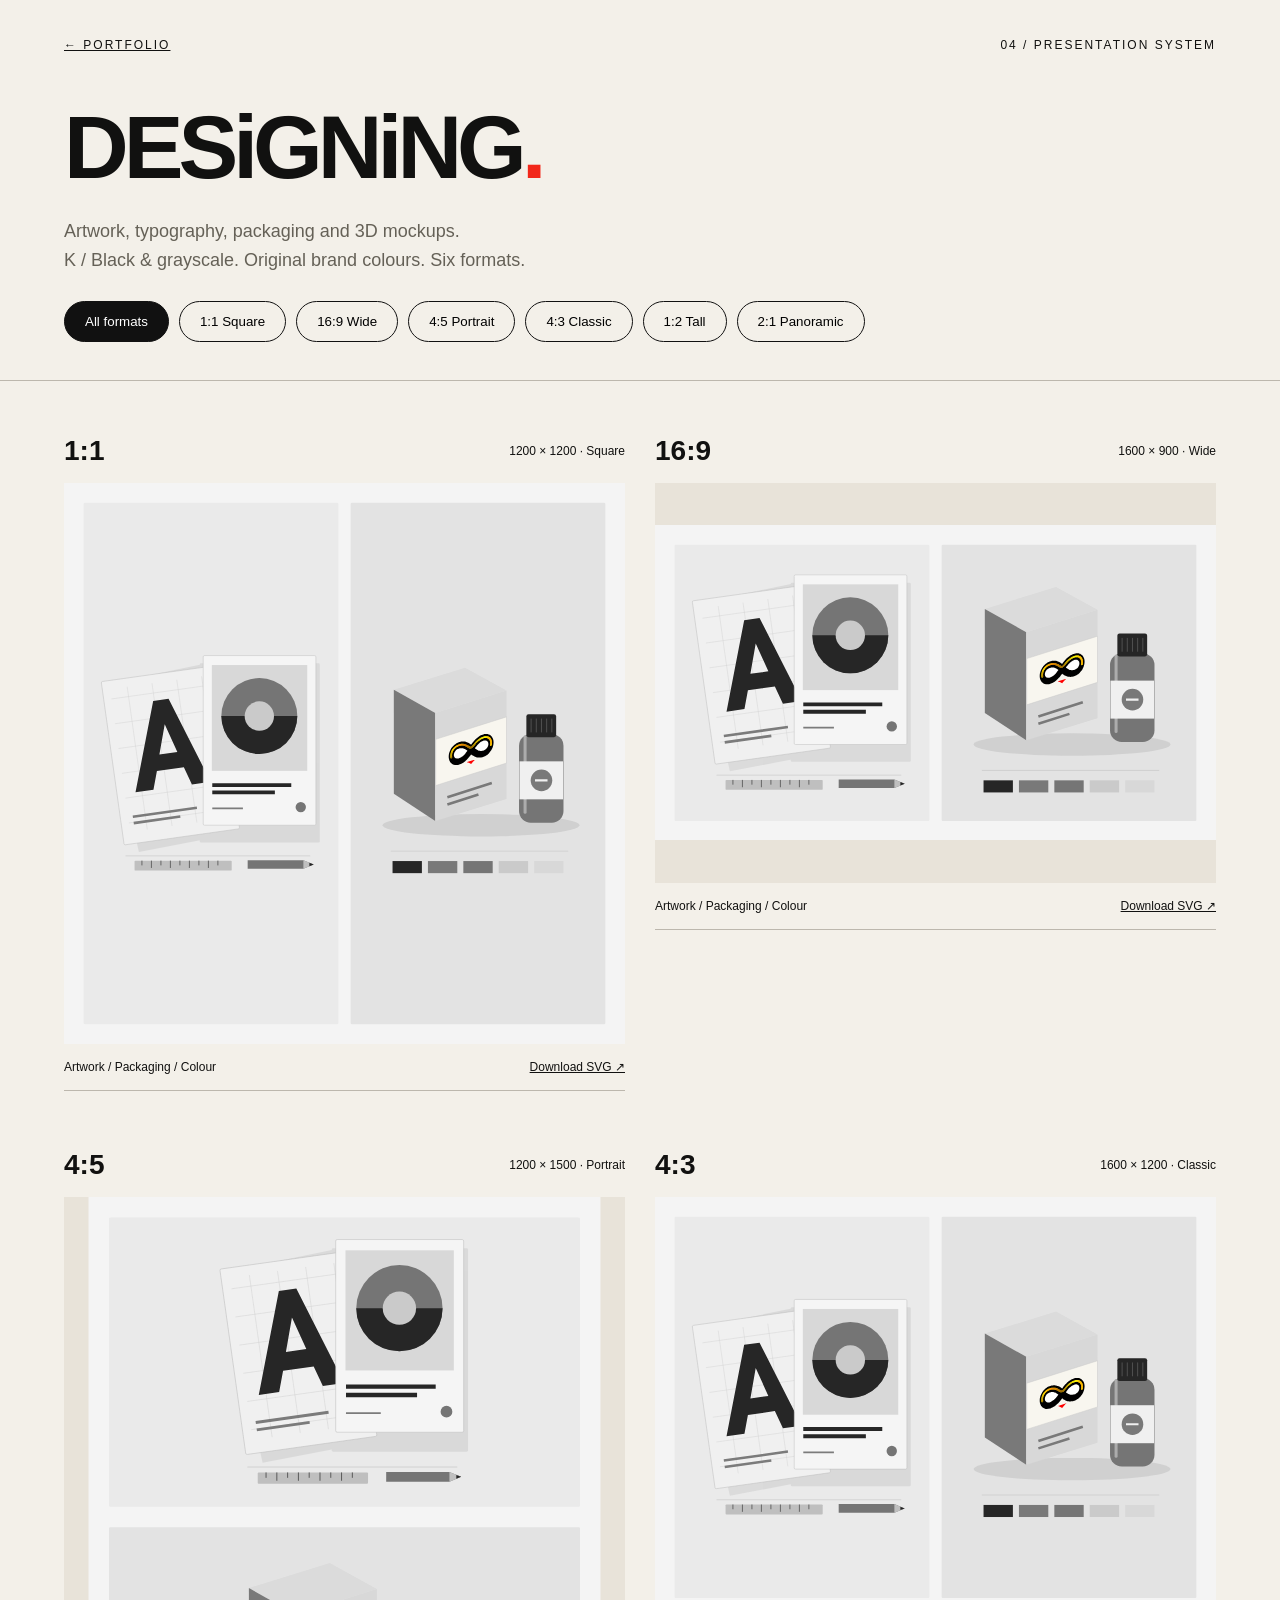
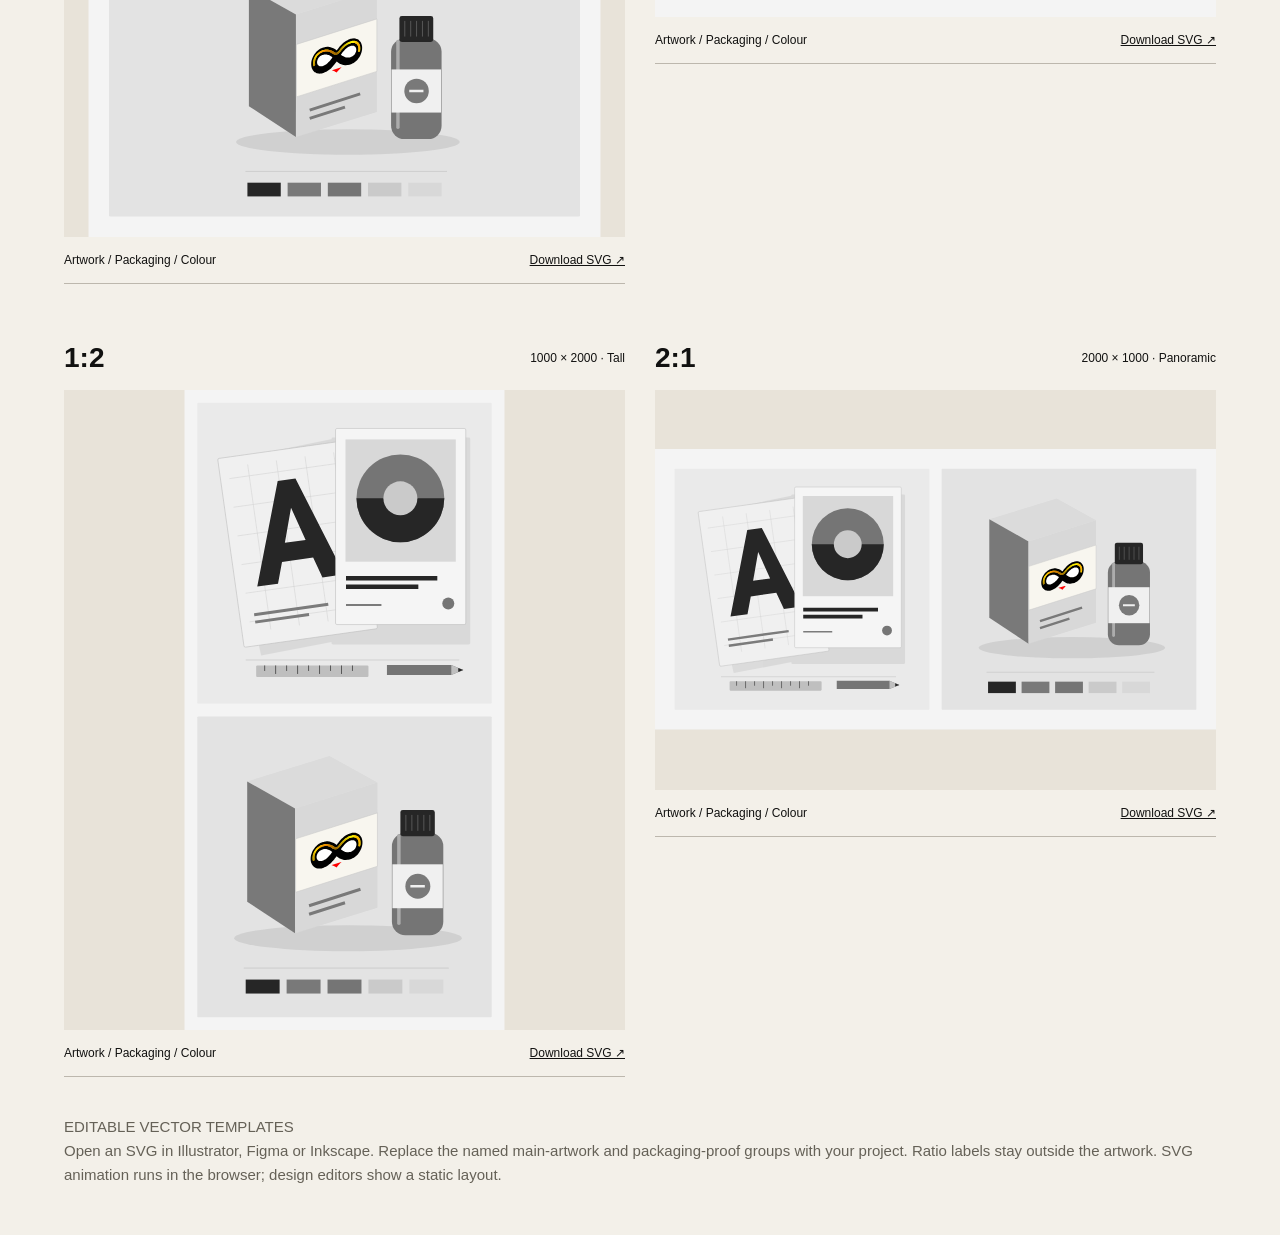
==== commit cd2cf906: "Add files via upload" ====
--- a/designing-templates.html
+++ b/designing-templates.html
@@ -1,103 +1,103 @@
-<!doctype html><html lang="en"><meta charset="utf-8"><meta name="viewport" content="width=device-width,initial-scale=1"><title>DESiGNiNG — Presentation templates</title><style>*{box-sizing:border-box}body{margin:0;background:#f3f0e9;color:#111110;font:15px Arial,sans-serif}header,main{max-width:1400px;margin:auto;padding:38px 5vw}header{border-bottom:1px solid #bcb7ad}.top{display:flex;justify-content:space-between;font-size:12px;letter-spacing:2px}a{color:inherit}h1{font-size:clamp(44px,7vw,94px);letter-spacing:-5px;margin:44px 0 10px}header p{font-size:18px;color:#656157;line-height:1.6}nav{display:flex;gap:10px;margin-top:26px;flex-wrap:wrap}button{border:1px solid #111;background:transparent;padding:12px 20px;border-radius:30px;cursor:pointer}button.on{background:#111;color:#fff}main{display:grid;grid-template-columns:1fr 1fr;gap:42px 30px}.meta,footer{display:flex;justify-content:space-between;align-items:center;padding:16px 0}.meta b{font-size:28px}.meta span,footer{font-size:12px}.art{background:#e8e3d9;display:flex;align-items:center;justify-content:center;min-height:400px}.art>svg{width:100%;height:auto;max-height:640px}footer{border-bottom:1px solid #bcb7ad}article[hidden]{display:none}.note{max-width:1400px;margin:auto;padding:0 5vw 48px;color:#656157;line-height:1.6}@media(max-width:760px){main{grid-template-columns:1fr}h1{letter-spacing:-2px}.art{min-height:0}}</style><header><div class="top"><a href="index.html#pillars">← PORTFOLIO</a><span>04 / PRESENTATION SYSTEM</span></div><h1>DESiGNiNG<span style="color:#F2271A">.</span></h1><p>Artwork, typography, packaging and 3D mockups.<br>K / Black & grayscale. Six presentation formats.</p><nav aria-label="Filter by ratio"><button class="on" data-filter="all">All formats</button><button data-filter="square">1:1 Square</button><button data-filter="wide">16:9 Wide</button><button data-filter="portrait">4:5 Portrait</button><button data-filter="classic">4:3 Classic</button><button data-filter="tall">1:2 Tall</button><button data-filter="panoramic">2:1 Panoramic</button></nav></header><main><article data-ratio="square"><div class="meta"><b>1:1</b><span>1200 × 1200 · Square</span></div><div class="art"><svg xmlns="http://www.w3.org/2000/svg" xmlns:xlink="http://www.w3.org/1999/xlink" width="1200" height="1200" viewBox="0 0 1200 1200"><title>DESiGNiNG — 1:1 refined presentation</title><desc>Layered print proofs, outlined typography, carton and bottle mockup with brand mark. Editable minimal vectors on a neutral background. No blue drafting area.</desc><style> .float{transform-box:fill-box;transform-origin:center;animation:float 5.4s ease-in-out infinite}.paper{transform-box:fill-box;transform-origin:50% 90%;animation:paper 6s ease-in-out infinite}.mark{transform-box:fill-box;transform-origin:center;animation:mark 4.8s ease-in-out infinite}@keyframes float{0%,100%{transform:translateY(0)}50%{transform:translateY(-13px)}}@keyframes paper{0%,100%{transform:rotate(-1deg)}50%{transform:rotate(1.5deg)}}@keyframes mark{0%,100%{transform:scale(1)}50%{transform:scale(1.08)}}@media(prefers-reduced-motion:reduce){.float,.paper,.mark{animation:none!important;transform:none!important}}</style><defs><g id="artvision-logo"><path id="logo-eyes" fill="#FFFFFF" d="M414.4 254.8C414.4 254.8 411.3 250.7 409.6 248.7C407.9 246.7 406.5 245.3 404.2 242.9C401.9 240.5 401.6 239.9 395.9 234.3C390.2 228.7 379.1 217.2 370.1 209.3C361.2 201.4 350.9 193.2 342.2 187.0C333.5 180.8 326.0 176.3 317.9 171.9C309.9 167.5 301.8 163.9 293.8 160.8C285.9 157.8 278.2 155.5 270.3 153.7C262.5 151.9 254.5 150.8 246.8 150.1C239.0 149.4 231.1 149.2 223.8 149.6C216.5 150.0 209.5 151.0 203.1 152.4C196.7 153.8 190.9 155.7 185.4 158.0C179.8 160.4 174.7 163.0 169.7 166.2C164.8 169.4 160.1 173.2 155.7 177.2C151.4 181.3 147.3 185.8 143.8 190.5C140.3 195.3 137.2 200.4 134.5 205.7C131.9 210.9 129.7 216.3 128.0 222.1C126.3 227.9 124.9 234.2 124.1 240.5C123.4 246.7 123.1 253.1 123.4 259.4C123.7 265.6 124.4 272.0 125.8 278.1C127.1 284.2 129.0 290.2 131.3 296.0C133.7 301.7 136.7 307.4 139.9 312.5C143.2 317.6 146.9 322.2 150.9 326.6C154.9 330.9 159.4 335.0 164.2 338.6C168.9 342.1 174.0 345.2 179.2 347.8C184.5 350.5 190.0 352.6 195.6 354.3C201.2 356.0 206.6 357.3 213.0 358.1C219.4 359.0 226.4 359.6 233.9 359.5C241.3 359.4 249.7 358.7 257.7 357.5C265.7 356.2 274.1 354.3 281.8 352.0C289.5 349.7 296.6 347.0 303.9 343.7C311.2 340.5 318.4 336.8 325.7 332.4C333.1 328.0 340.2 323.3 347.9 317.6C355.5 311.8 363.4 305.5 371.7 298.0C379.9 290.6 390.3 280.1 397.4 272.9C404.5 265.7 414.4 254.8 414.4 254.8ZM575.3 254.4C575.3 254.4 578.6 258.5 580.4 260.5C582.1 262.5 583.4 263.8 585.8 266.3C588.2 268.8 589.0 269.9 594.8 275.6C600.6 281.3 612.1 292.8 620.6 300.4C629.2 307.9 637.8 314.8 646.2 320.8C654.7 326.8 663.1 332.1 671.3 336.5C679.4 341.0 687.3 344.6 695.3 347.7C703.2 350.7 711.1 353.1 718.8 354.9C726.5 356.7 733.6 357.8 741.3 358.5C749.1 359.2 758.0 359.5 765.3 359.2C772.5 358.9 778.6 358.1 785.0 356.7C791.4 355.3 798.0 353.2 803.8 350.9C809.5 348.5 814.4 346.0 819.5 342.7C824.6 339.4 830.0 335.2 834.4 331.2C838.7 327.2 842.1 323.2 845.5 318.5C849.0 313.9 852.2 308.8 854.9 303.4C857.6 298.0 860.0 292.1 861.8 286.1C863.6 280.1 864.9 273.8 865.7 267.7C866.5 261.7 866.8 255.9 866.5 249.8C866.2 243.7 865.3 237.2 864.0 231.1C862.7 225.0 860.8 218.8 858.5 213.2C856.3 207.6 853.7 202.5 850.5 197.4C847.3 192.3 843.1 186.7 839.2 182.3C835.2 177.9 831.3 174.5 826.7 171.0C822.1 167.5 816.9 164.2 811.7 161.5C806.5 158.8 801.1 156.6 795.3 154.8C789.6 153.0 783.6 151.5 777.0 150.6C770.5 149.7 763.6 149.2 756.1 149.3C748.7 149.4 740.3 150.0 732.3 151.2C724.3 152.4 715.7 154.4 708.1 156.6C700.6 158.9 694.2 161.2 686.9 164.5C679.6 167.7 671.7 171.7 664.3 176.1C656.8 180.5 649.6 185.3 642.1 190.9C634.6 196.5 626.9 202.7 619.0 209.7C611.1 216.8 602.0 225.7 594.7 233.2C587.4 240.6 575.3 254.4 575.3 254.4Z"/><path id="logo-body" fill="#000000" fill-rule="evenodd" d="M495.3 360.5C495.3 360.5 491.4 363.8 489.5 365.6C487.6 367.4 486.0 369.2 484.0 371.4C481.9 373.5 482.5 373.2 477.1 378.5C471.7 383.9 460.4 395.6 451.6 403.6C442.8 411.7 433.8 419.6 424.5 427.0C415.2 434.4 405.1 441.8 395.7 448.0C386.2 454.3 376.9 459.6 367.6 464.5C358.3 469.3 349.2 473.4 339.9 477.0C330.6 480.7 321.4 483.7 311.9 486.3C302.4 488.8 292.3 490.9 282.9 492.5C273.4 494.0 264.4 494.9 255.1 495.6C245.8 496.2 236.1 496.6 227.2 496.3C218.2 496.0 210.2 495.1 201.4 493.6C192.6 492.1 182.9 489.9 174.4 487.4C165.9 484.8 158.3 481.9 150.5 478.5C142.7 475.1 135.1 471.2 127.8 466.8C120.5 462.5 113.6 457.9 106.5 452.5C99.5 447.0 91.9 440.5 85.4 434.3C79.0 428.1 73.7 422.2 68.0 415.1C62.3 408.0 56.2 399.7 51.1 391.8C46.1 383.9 41.7 376.1 37.7 367.7C33.6 359.3 29.8 350.3 26.6 341.5C23.5 332.7 20.9 324.2 18.8 315.0C16.7 305.9 14.9 295.7 13.7 286.7C12.6 277.7 12.1 270.6 12.0 260.8C11.9 251.0 12.2 237.5 13.0 227.9C13.8 218.3 14.9 211.9 16.7 203.3C18.4 194.8 20.7 185.4 23.5 176.5C26.3 167.6 29.8 158.4 33.5 149.8C37.3 141.3 41.4 133.3 46.0 125.3C50.6 117.4 55.7 109.6 61.3 102.2C66.8 94.7 72.9 87.4 79.2 80.8C85.5 74.2 92.0 68.1 98.8 62.4C105.7 56.7 112.9 51.3 120.3 46.5C127.8 41.7 135.7 37.3 143.4 33.5C151.2 29.7 158.9 26.5 167.0 23.7C175.0 21.0 183.4 18.7 191.7 16.9C199.9 15.2 208.0 14.1 216.2 13.3C224.5 12.5 232.9 12.2 241.2 12.3C249.5 12.4 257.2 13.1 266.1 14.1C275.0 15.1 285.1 16.4 294.6 18.4C304.1 20.3 313.9 22.8 323.3 25.8C332.6 28.7 341.7 32.2 350.8 36.2C359.9 40.2 369.1 44.8 378.0 49.9C387.0 55.0 395.8 60.6 404.7 66.8C413.6 73.0 422.5 79.9 431.4 87.3C440.4 94.7 447.7 101.1 458.2 111.2C468.7 121.3 494.4 148.1 494.4 148.1C494.4 148.1 498.3 144.9 500.2 143.1C502.1 141.3 503.7 139.6 505.8 137.5C507.8 135.3 507.2 135.6 512.7 130.2C518.1 124.8 529.5 113.1 538.3 105.0C547.0 96.9 556.0 89.0 565.3 81.6C574.6 74.1 584.6 66.8 594.1 60.6C603.6 54.4 612.8 49.0 622.1 44.2C631.4 39.4 640.5 35.3 649.8 31.6C659.1 28.0 668.3 25.0 677.8 22.4C687.3 19.8 697.4 17.8 706.8 16.2C716.3 14.7 725.6 13.8 734.6 13.2C743.5 12.5 751.9 12.0 760.5 12.3C769.2 12.6 777.5 13.4 786.4 14.8C795.2 16.2 804.9 18.3 813.4 20.8C821.9 23.2 829.6 26.1 837.4 29.4C845.2 32.8 852.9 36.7 860.2 40.9C867.6 45.2 874.7 49.9 881.6 55.1C888.6 60.4 895.5 66.2 902.1 72.5C908.6 78.7 915.2 85.8 921.0 92.8C926.8 99.8 932.0 106.8 936.9 114.4C941.9 122.0 946.6 130.1 950.7 138.3C954.8 146.5 958.5 154.8 961.7 163.5C964.9 172.3 967.8 181.5 970.1 190.8C972.5 200.0 974.3 209.8 975.6 219.0C976.9 228.2 977.7 237.1 977.9 245.9C978.2 254.7 977.8 263.2 977.2 271.8C976.6 280.4 975.8 288.9 974.4 297.5C973.0 306.2 971.1 314.8 968.6 323.6C966.2 332.5 963.1 341.9 959.6 350.7C956.0 359.5 951.9 368.2 947.5 376.5C943.1 384.7 938.3 392.5 933.0 400.0C927.8 407.6 922.0 415.0 915.9 422.0C909.8 428.9 903.0 435.6 896.2 441.7C889.5 447.7 882.5 453.1 875.2 458.2C867.9 463.3 860.1 468.0 852.5 472.1C844.8 476.1 837.1 479.6 829.2 482.6C821.2 485.6 813.2 488.2 804.8 490.2C796.3 492.3 787.1 493.8 778.4 494.8C769.7 495.9 760.8 496.4 752.5 496.4C744.2 496.4 736.8 495.7 728.6 495.0C720.3 494.2 711.8 493.4 702.9 491.8C693.9 490.3 684.2 488.1 674.9 485.5C665.6 482.8 656.1 479.6 647.0 476.0C637.9 472.3 629.3 468.3 620.3 463.6C611.4 458.8 602.2 453.4 593.2 447.5C584.3 441.7 575.7 435.4 566.8 428.3C557.9 421.2 548.5 413.1 539.7 405.0C530.9 396.9 521.4 387.3 514.0 379.8C506.6 372.4 495.3 360.5 495.3 360.5ZM414.4 254.8C414.4 254.8 411.3 250.7 409.6 248.7C407.9 246.7 406.5 245.3 404.2 242.9C401.9 240.5 401.6 239.9 395.9 234.3C390.2 228.7 379.1 217.2 370.1 209.3C361.2 201.4 350.9 193.2 342.2 187.0C333.5 180.8 326.0 176.3 317.9 171.9C309.9 167.5 301.8 163.9 293.8 160.8C285.9 157.8 278.2 155.5 270.3 153.7C262.5 151.9 254.5 150.8 246.8 150.1C239.0 149.4 231.1 149.2 223.8 149.6C216.5 150.0 209.5 151.0 203.1 152.4C196.7 153.8 190.9 155.7 185.4 158.0C179.8 160.4 174.7 163.0 169.7 166.2C164.8 169.4 160.1 173.2 155.7 177.2C151.4 181.3 147.3 185.8 143.8 190.5C140.3 195.3 137.2 200.4 134.5 205.7C131.9 210.9 129.7 216.3 128.0 222.1C126.3 227.9 124.9 234.2 124.1 240.5C123.4 246.7 123.1 253.1 123.4 259.4C123.7 265.6 124.4 272.0 125.8 278.1C127.1 284.2 129.0 290.2 131.3 296.0C133.7 301.7 136.7 307.4 139.9 312.5C143.2 317.6 146.9 322.2 150.9 326.6C154.9 330.9 159.4 335.0 164.2 338.6C168.9 342.1 174.0 345.2 179.2 347.8C184.5 350.5 190.0 352.6 195.6 354.3C201.2 356.0 206.6 357.3 213.0 358.1C219.4 359.0 226.4 359.6 233.9 359.5C241.3 359.4 249.7 358.7 257.7 357.5C265.7 356.2 274.1 354.3 281.8 352.0C289.5 349.7 296.6 347.0 303.9 343.7C311.2 340.5 318.4 336.8 325.7 332.4C333.1 328.0 340.2 323.3 347.9 317.6C355.5 311.8 363.4 305.5 371.7 298.0C379.9 290.6 390.3 280.1 397.4 272.9C404.5 265.7 414.4 254.8 414.4 254.8ZM575.3 254.4C575.3 254.4 578.6 258.5 580.4 260.5C582.1 262.5 583.4 263.8 585.8 266.3C588.2 268.8 589.0 269.9 594.8 275.6C600.6 281.3 612.1 292.8 620.6 300.4C629.2 307.9 637.8 314.8 646.2 320.8C654.7 326.8 663.1 332.1 671.3 336.5C679.4 341.0 687.3 344.6 695.3 347.7C703.2 350.7 711.1 353.1 718.8 354.9C726.5 356.7 733.6 357.8 741.3 358.5C749.1 359.2 758.0 359.5 765.3 359.2C772.5 358.9 778.6 358.1 785.0 356.7C791.4 355.3 798.0 353.2 803.8 350.9C809.5 348.5 814.4 346.0 819.5 342.7C824.6 339.4 830.0 335.2 834.4 331.2C838.7 327.2 842.1 323.2 845.5 318.5C849.0 313.9 852.2 308.8 854.9 303.4C857.6 298.0 860.0 292.1 861.8 286.1C863.6 280.1 864.9 273.8 865.7 267.7C866.5 261.7 866.8 255.9 866.5 249.8C866.2 243.7 865.3 237.2 864.0 231.1C862.7 225.0 860.8 218.8 858.5 213.2C856.3 207.6 853.7 202.5 850.5 197.4C847.3 192.3 843.1 186.7 839.2 182.3C835.2 177.9 831.3 174.5 826.7 171.0C822.1 167.5 816.9 164.2 811.7 161.5C806.5 158.8 801.1 156.6 795.3 154.8C789.6 153.0 783.6 151.5 777.0 150.6C770.5 149.7 763.6 149.2 756.1 149.3C748.7 149.4 740.3 150.0 732.3 151.2C724.3 152.4 715.7 154.4 708.1 156.6C700.6 158.9 694.2 161.2 686.9 164.5C679.6 167.7 671.7 171.7 664.3 176.1C656.8 180.5 649.6 185.3 642.1 190.9C634.6 196.5 626.9 202.7 619.0 209.7C611.1 216.8 602.0 225.7 594.7 233.2C587.4 240.6 575.3 254.4 575.3 254.4Z"/><path id="logo-arc-rim" fill="#E3E3E3" d="M922.0 311.0C919.0 311.4 916.8 310.5 914.5 309.6C912.2 308.6 909.9 306.9 908.2 305.2C906.6 303.6 905.4 302.0 904.5 299.7C903.6 297.3 903.0 294.4 902.9 291.2C902.9 288.0 903.6 284.8 904.1 280.4C904.5 275.9 905.4 271.6 905.7 264.5C905.9 257.3 906.2 246.3 905.7 237.5C905.1 228.8 903.8 219.9 902.2 211.9C900.5 203.8 898.3 196.1 895.8 189.0C893.2 181.9 890.3 175.4 886.9 169.2C883.6 162.9 879.9 157.2 875.7 151.6C871.5 146.1 866.8 140.9 861.7 136.0C856.7 131.2 851.3 126.7 845.6 122.8C839.9 118.9 833.8 115.5 827.6 112.4C821.4 109.4 815.2 106.9 808.3 104.7C801.4 102.5 793.9 100.6 786.1 99.3C778.3 97.9 769.3 96.9 761.3 96.6C753.3 96.3 746.3 96.7 738.4 97.5C730.4 98.3 722.0 99.5 713.7 101.3C705.5 103.1 697.3 105.3 688.8 108.2C680.4 111.1 671.4 114.7 663.1 118.6C654.7 122.5 646.8 126.7 638.5 131.7C630.3 136.7 621.9 142.3 613.8 148.4C605.7 154.5 598.3 160.8 590.0 168.2C581.7 175.6 572.7 185.4 564.0 193.0C555.2 200.6 544.9 208.9 537.4 214.1C529.9 219.2 524.6 221.4 518.9 223.7C513.3 226.0 508.6 227.1 503.6 227.9C498.5 228.6 493.4 228.6 488.7 228.1C483.9 227.7 479.8 226.8 475.1 225.3C470.4 223.8 465.3 221.7 460.5 219.2C455.7 216.7 451.7 214.1 446.3 210.2C441.0 206.3 435.1 201.7 428.6 195.8C422.0 189.9 414.8 182.4 406.9 175.0C399.1 167.7 388.5 157.7 381.2 151.6C373.9 145.4 370.2 142.9 363.3 138.3C356.3 133.6 347.4 128.0 339.3 123.7C331.3 119.3 323.4 115.6 314.9 112.2C306.5 108.8 297.3 105.7 288.5 103.2C279.7 100.8 269.4 98.8 262.1 97.6C254.9 96.4 250.3 96.5 245.2 96.0C240.2 95.5 236.2 94.4 232.0 94.6C227.7 94.7 224.7 96.1 219.7 97.0C214.7 97.8 208.7 98.1 202.0 99.5C195.2 100.9 186.1 103.1 178.9 105.5C171.7 108.0 165.1 110.9 158.9 114.2C152.6 117.4 146.7 121.1 141.2 125.2C135.6 129.3 130.1 134.1 125.3 138.9C120.5 143.7 116.4 148.6 112.5 154.2C108.5 159.7 104.7 165.8 101.5 171.9C98.4 178.1 95.7 184.2 93.4 191.1C91.0 198.0 88.9 205.5 87.4 213.2C85.9 220.8 84.9 228.6 84.3 236.9C83.8 245.2 83.8 254.1 84.2 262.9C84.6 271.7 86.5 283.5 86.6 289.7C86.7 295.9 86.1 297.3 85.0 300.2C83.8 303.1 81.7 305.3 79.7 306.9C77.7 308.6 75.1 309.6 72.8 310.2C70.6 310.8 68.4 310.9 66.1 310.5C63.8 310.1 61.1 309.2 59.0 307.9C56.9 306.6 55.0 304.7 53.6 302.5C52.1 300.3 51.1 297.4 50.3 294.4C49.5 291.5 49.3 288.9 48.8 284.6C48.3 280.3 47.7 276.2 47.5 268.7C47.2 261.2 46.8 249.0 47.1 239.7C47.5 230.4 48.4 221.4 49.7 212.9C51.0 204.4 52.8 196.7 55.1 188.8C57.3 180.9 60.1 173.1 63.4 165.5C66.7 158.0 70.6 150.5 74.8 143.6C78.9 136.7 83.6 130.2 88.5 124.2C93.5 118.2 98.7 112.7 104.3 107.5C109.8 102.3 115.7 97.5 122.1 93.1C128.4 88.6 135.4 84.4 142.3 80.7C149.3 77.1 156.6 73.9 164.0 71.2C171.4 68.5 178.9 66.3 186.8 64.5C194.6 62.7 203.2 61.3 211.3 60.4C219.4 59.6 226.3 59.4 235.2 59.6C244.2 59.8 256.3 60.5 265.0 61.6C273.8 62.7 279.8 64.2 287.6 66.3C295.4 68.3 302.7 70.4 311.7 73.7C320.7 77.0 332.8 81.9 341.5 86.0C350.2 90.2 355.4 93.7 364.2 98.8C373.0 103.9 385.9 111.4 394.2 116.9C402.6 122.4 407.4 126.2 414.0 131.8C420.6 137.3 426.2 142.9 433.8 150.1C441.5 157.2 452.5 168.2 460.2 174.5C467.9 180.8 474.6 185.1 479.9 187.9C485.3 190.7 488.3 190.9 492.1 191.3C495.9 191.8 499.3 191.2 502.7 190.3C506.2 189.4 509.2 187.9 512.7 186.1C516.1 184.2 519.1 182.3 523.4 179.0C527.7 175.7 532.5 171.8 538.7 166.2C544.8 160.6 552.1 152.8 560.3 145.5C568.4 138.1 578.6 129.0 587.5 122.0C596.3 115.1 604.5 109.4 613.4 103.7C622.3 98.0 631.5 92.8 640.9 88.1C650.3 83.4 660.3 79.1 669.8 75.5C679.3 71.9 688.6 69.1 698.0 66.7C707.5 64.3 717.3 62.6 726.3 61.4C735.4 60.2 743.1 59.7 752.2 59.6C761.4 59.5 772.4 59.9 781.1 60.8C789.9 61.7 796.8 63.0 804.6 64.9C812.5 66.8 820.5 69.3 828.2 72.2C835.9 75.1 843.6 78.6 850.6 82.4C857.7 86.2 864.5 90.5 870.8 95.1C877.1 99.6 882.8 104.6 888.3 109.9C893.7 115.2 898.9 120.9 903.6 126.9C908.4 132.9 912.6 139.1 916.5 145.9C920.5 152.6 924.1 159.7 927.2 167.2C930.4 174.6 933.2 182.6 935.4 190.6C937.6 198.6 939.3 206.2 940.6 214.9C941.9 223.6 942.7 233.5 943.0 242.8C943.4 252.1 943.4 261.3 942.6 270.7C941.8 280.1 939.8 293.1 938.1 299.2C936.4 305.2 935.2 304.9 932.5 306.9C929.8 308.9 925.0 310.5 922.0 311.0Z"/><clipPath id="avclip"><path d="M922.0 311.0C919.1 311.5 917.5 310.8 915.4 309.9C913.3 309.0 910.9 307.3 909.4 305.6C907.9 303.9 907.0 302.1 906.5 299.7C906.0 297.3 906.0 294.3 906.1 291.0C906.3 287.7 906.9 285.1 907.4 280.1C907.9 275.2 908.9 268.5 909.0 261.2C909.2 253.9 909.0 244.5 908.2 236.3C907.4 228.0 906.2 219.4 904.5 211.7C902.8 204.0 900.6 196.8 898.0 189.9C895.4 183.0 892.3 176.4 888.8 170.2C885.4 164.0 881.7 158.4 877.3 152.9C872.9 147.3 867.9 141.8 862.5 136.7C857.0 131.6 850.6 126.3 844.7 122.2C838.9 118.2 833.8 115.4 827.6 112.4C821.3 109.5 814.2 106.6 807.3 104.4C800.4 102.2 793.7 100.6 786.1 99.2C778.4 97.9 769.2 96.9 761.3 96.6C753.3 96.3 746.2 96.7 738.3 97.5C730.4 98.3 721.9 99.6 713.7 101.3C705.4 103.1 697.2 105.3 688.8 108.2C680.3 111.1 671.4 114.7 663.0 118.6C654.6 122.5 646.7 126.7 638.5 131.7C630.3 136.7 621.9 142.4 613.8 148.4C605.7 154.5 598.3 160.8 590.0 168.3C581.7 175.7 572.7 185.4 563.9 193.0C555.2 200.7 544.9 209.0 537.4 214.1C529.9 219.2 524.5 221.5 518.9 223.8C513.3 226.1 508.6 227.1 503.5 227.9C498.5 228.6 493.4 228.6 488.6 228.1C483.9 227.7 479.7 226.8 475.0 225.3C470.3 223.8 465.2 221.7 460.5 219.2C455.7 216.6 451.6 214.1 446.3 210.2C441.0 206.3 435.1 201.6 428.5 195.8C422.0 189.9 414.8 182.4 406.9 175.0C399.0 167.6 388.7 157.6 381.2 151.4C373.8 145.1 369.9 142.5 362.3 137.6C354.7 132.6 344.2 126.2 335.7 121.7C327.2 117.2 319.7 114.0 311.2 110.7C302.6 107.5 293.5 104.4 284.5 102.2C275.5 99.9 264.4 98.4 257.2 97.2C250.0 96.0 246.0 95.5 241.3 95.1C236.6 94.8 233.2 94.6 228.9 95.0C224.6 95.4 221.0 96.6 215.5 97.6C210.0 98.6 202.8 99.1 195.8 100.8C188.9 102.4 180.9 104.7 174.0 107.3C167.0 110.0 160.4 113.2 154.3 116.7C148.1 120.2 142.4 124.1 137.0 128.4C131.5 132.7 126.3 137.7 121.7 142.7C117.1 147.7 113.2 152.8 109.5 158.5C105.7 164.1 102.2 170.2 99.2 176.6C96.2 183.1 93.6 189.9 91.4 197.0C89.3 204.1 87.5 211.8 86.3 219.3C85.1 226.9 84.5 234.2 84.2 242.2C83.8 250.1 84.0 258.4 84.4 267.2C84.8 276.0 86.7 288.8 86.4 294.9C86.2 301.0 84.4 301.4 82.9 303.7C81.3 306.0 79.3 307.5 77.1 308.7C74.9 309.8 72.0 310.5 69.7 310.7C67.4 310.8 65.2 310.6 63.1 309.8C61.0 309.0 58.6 307.5 57.0 305.7C55.4 303.8 54.5 301.4 53.7 298.8C52.9 296.2 52.6 293.7 52.1 290.1C51.6 286.5 51.1 284.0 50.7 277.2C50.3 270.4 49.6 259.0 49.9 249.2C50.1 239.4 51.1 227.4 52.3 218.4C53.5 209.3 55.0 203.0 57.2 195.1C59.3 187.1 62.3 178.4 65.4 170.8C68.6 163.2 72.0 156.4 76.0 149.6C80.0 142.7 84.5 136.1 89.4 129.9C94.3 123.6 99.7 117.6 105.5 112.1C111.2 106.6 117.4 101.5 123.9 96.9C130.3 92.3 137.1 88.1 144.1 84.4C151.0 80.7 158.3 77.5 165.7 74.7C173.0 72.0 180.5 69.7 188.4 67.9C196.2 66.0 204.8 64.5 212.8 63.6C220.9 62.8 227.8 62.4 236.8 62.6C245.7 62.7 258.0 63.4 266.6 64.4C275.2 65.5 280.7 66.8 288.5 68.8C296.3 70.7 304.4 73.1 313.5 76.4C322.7 79.6 334.6 84.3 343.4 88.5C352.2 92.6 357.3 96.1 366.1 101.2C374.9 106.3 387.8 113.8 396.2 119.2C404.5 124.7 409.6 128.6 416.1 133.9C422.6 139.3 427.6 144.5 435.2 151.5C442.8 158.5 453.6 169.5 461.5 176.1C469.4 182.6 477.1 187.7 482.7 190.7C488.3 193.8 491.2 193.8 494.8 194.3C498.5 194.8 501.3 194.4 504.5 193.6C507.8 192.9 510.9 191.6 514.6 189.7C518.2 187.7 521.8 185.4 526.2 182.1C530.5 178.9 534.7 175.5 540.8 170.1C546.8 164.6 554.2 156.7 562.3 149.3C570.5 142.0 580.8 132.7 589.5 125.8C598.2 118.9 605.8 113.5 614.5 107.9C623.2 102.3 632.5 96.9 641.9 92.1C651.3 87.4 661.2 82.9 670.7 79.3C680.2 75.7 689.5 72.7 698.9 70.3C708.3 67.8 717.9 65.9 727.1 64.7C736.3 63.4 744.7 62.8 754.0 62.6C763.3 62.4 774.2 62.8 782.9 63.6C791.6 64.5 798.6 65.8 806.4 67.7C814.3 69.5 822.4 71.9 830.0 74.7C837.7 77.6 845.4 81.0 852.5 84.8C859.7 88.5 866.5 92.8 872.8 97.3C879.1 101.9 885.1 107.0 890.3 112.1C895.6 117.1 899.8 121.9 904.2 127.7C908.7 133.5 913.1 140.0 917.0 146.7C920.9 153.4 924.5 160.6 927.6 168.1C930.7 175.5 933.5 183.6 935.6 191.6C937.8 199.5 939.5 207.4 940.7 215.9C941.9 224.4 942.7 233.6 943.0 242.8C943.3 251.9 943.4 261.3 942.6 270.7C941.8 280.1 939.8 293.1 938.1 299.2C936.4 305.2 935.2 304.9 932.5 306.9C929.8 308.9 924.8 310.5 922.0 311.0Z"/></clipPath><g id="logo-arc" clip-path="url(#avclip)"><path fill="#797979" d="M96 311L90 276L43 283L49 318Z"/><path fill="#7D7D7D" d="M91 278L90 272L42 276L43 285Z"/><path fill="#7D7D7D" d="M90 274L90 268L42 269L42 278Z"/><path fill="#7E7E7E" d="M90 270L89 261L42 266L42 271Z"/><path fill="#818181" d="M90 262L89 256L41 259L42 268Z"/><path fill="#818181" d="M89 258L89 252L41 252L41 261Z"/><path fill="#858585" d="M89 254L89 247L41 247L41 254Z"/><path fill="#868686" d="M89 249L89 242L41 240L41 249Z"/><path fill="#898989" d="M89 244L90 239L42 233L41 242Z"/><path fill="#898989" d="M89 240L90 231L42 230L42 235Z"/><path fill="#898989" d="M90 233L90 228L43 222L42 231Z"/><path fill="#8F8F8F" d="M90 229L91 221L43 218L42 224Z"/><path fill="#8E8E8E" d="M91 223L91 218L44 210L43 220Z"/><path fill="#929292" d="M91 220L92 214L45 203L44 212Z"/><path fill="#969696" d="M92 216L93 208L46 199L45 205Z"/><path fill="#979797" d="M93 209L94 203L48 192L46 201Z"/><path fill="#999999" d="M94 205L96 199L50 185L47 194Z"/><path fill="#9D9D9D" d="M95 201L97 194L52 180L49 187Z"/><path fill="#A1A1A1" d="M97 196L99 189L53 174L51 181Z"/><path fill="#A3A3A3" d="M99 190L100 185L56 167L53 176Z"/><path fill="#A8A8A8" d="M100 187L103 180L59 161L55 168Z"/><path fill="#ACACAC" d="M102 181L105 175L61 155L58 163Z"/><path fill="#AFAFAF" d="M104 177L107 171L65 148L61 156Z"/><path fill="#B6B6B6" d="M106 173L110 166L68 142L64 149Z"/><path fill="#BBBBBB" d="M109 168L113 161L72 136L68 143Z"/><path fill="#C1C1C1" d="M112 163L116 157L77 129L71 137Z"/><path fill="#C5C5C5" d="M115 158L119 153L82 123L75 131Z"/><path fill="#C6C6C6" d="M118 154L123 148L87 116L80 124Z"/><path fill="#C5C5C5" d="M122 150L127 144L93 110L86 118Z"/><path fill="#C2C2C2" d="M126 145L133 138L99 104L92 112Z"/><path fill="#C0C0C0" d="M131 140L137 134L105 98L97 106Z"/><path fill="#BEBEBE" d="M136 136L142 130L111 93L104 100Z"/><path fill="#BDBDBD" d="M141 131L146 127L118 88L110 94Z"/><path fill="#BABABA" d="M145 128L151 124L125 84L117 89Z"/><path fill="#B7B7B7" d="M149 125L155 121L131 80L123 85Z"/><path fill="#B5B5B5" d="M154 122L160 119L137 76L129 81Z"/><path fill="#B3B3B3" d="M158 119L164 116L144 73L136 77Z"/><path fill="#AFAFAF" d="M163 117L170 114L149 70L142 74Z"/><path fill="#ADADAD" d="M168 115L174 112L156 68L148 71Z"/><path fill="#ABABAB" d="M172 113L178 110L162 65L154 68Z"/><path fill="#A9A9A9" d="M177 111L184 109L168 63L161 66Z"/><path fill="#A8A8A8" d="M182 109L188 107L175 61L167 64Z"/><path fill="#A7A7A7" d="M186 108L192 106L181 60L173 62Z"/><path fill="#A3A3A3" d="M191 107L198 105L187 58L180 60Z"/><path fill="#A1A1A1" d="M196 106L202 104L193 57L185 59Z"/><path fill="#9F9F9F" d="M200 105L206 104L200 56L192 57Z"/><path fill="#9D9D9D" d="M205 104L213 103L205 55L198 56Z"/><path fill="#9A9A9A" d="M211 103L217 102L211 54L203 56Z"/><path fill="#989898" d="M216 102L222 101L217 54L209 55Z"/><path fill="#979797" d="M221 102L227 101L223 53L215 54Z"/><path fill="#959595" d="M225 101L231 101L231 53L222 53Z"/><path fill="#939393" d="M229 101L236 101L236 53L229 53Z"/><path fill="#909090" d="M234 101L241 101L242 53L234 53Z"/><path fill="#8F8F8F" d="M239 101L244 101L250 54L240 53Z"/><path fill="#8D8D8D" d="M243 101L250 102L255 54L248 54Z"/><path fill="#8B8B8B" d="M248 102L253 102L263 55L253 54Z"/><path fill="#888888" d="M251 102L260 104L267 56L261 55Z"/><path fill="#868686" d="M258 103L266 104L272 57L265 56Z"/><path fill="#868686" d="M264 104L270 105L279 58L270 56Z"/><path fill="#848484" d="M268 105L274 106L285 60L277 58Z"/><path fill="#828282" d="M272 106L280 107L290 61L284 59Z"/><path fill="#808080" d="M278 107L285 109L296 62L289 60Z"/><path fill="#7E7E7E" d="M283 108L289 110L303 64L295 62Z"/><path fill="#7C7C7C" d="M288 109L294 111L309 66L301 63Z"/><path fill="#7B7B7B" d="M292 111L299 113L315 68L307 65Z"/><path fill="#797979" d="M298 113L305 115L320 69L313 67Z"/><path fill="#787878" d="M303 114L309 117L327 72L318 69Z"/><path fill="#777777" d="M308 116L314 118L333 74L325 71Z"/><path fill="#757575" d="M312 118L318 120L340 78L331 74Z"/><path fill="#747474" d="M317 120L324 123L345 80L338 77Z"/><path fill="#737373" d="M322 122L329 126L350 83L343 79Z"/><path fill="#707070" d="M328 125L334 128L357 86L349 82Z"/><path fill="#6E6E6E" d="M332 128L339 131L362 89L355 85Z"/><path fill="#6D6D6D" d="M338 130L344 134L368 92L361 88Z"/><path fill="#6B6B6B" d="M343 133L349 137L374 96L367 92Z"/><path fill="#6A6A6A" d="M348 136L355 140L380 99L372 95Z"/><path fill="#696969" d="M353 139L360 143L386 103L378 98Z"/><path fill="#676767" d="M358 142L364 147L392 107L384 102Z"/><path fill="#676767" d="M363 146L369 150L398 111L390 106Z"/><path fill="#656565" d="M368 149L374 154L403 116L396 110Z"/><path fill="#636363" d="M373 153L379 158L410 121L402 115Z"/><path fill="#626262" d="M378 157L384 162L415 126L408 119Z"/><path fill="#616161" d="M383 161L389 167L421 131L414 124Z"/><path fill="#5E5E5E" d="M388 165L394 171L427 136L420 129Z"/><path fill="#5D5D5D" d="M393 170L400 176L432 141L426 135Z"/><path fill="#5B5B5B" d="M399 175L405 181L438 146L431 139Z"/><path fill="#5B5B5B" d="M404 180L410 186L444 152L437 145Z"/><path fill="#5A5A5A" d="M409 185L416 192L450 158L443 151Z"/><path fill="#595959" d="M414 190L422 197L454 162L448 156Z"/><path fill="#565656" d="M421 196L428 203L459 166L453 161Z"/><path fill="#565656" d="M427 202L434 207L464 170L458 165Z"/><path fill="#555555" d="M432 206L440 212L469 174L463 169Z"/><path fill="#535353" d="M439 211L446 217L474 177L468 173Z"/><path fill="#535353" d="M445 216L453 221L478 180L472 176Z"/><path fill="#525252" d="M451 220L461 225L481 181L476 179Z"/><path fill="#505050" d="M460 224L469 228L484 182L479 181Z"/><path fill="#4F4F4F" d="M468 228L478 230L486 183L482 182Z"/><path fill="#4F4F4F" d="M476 230L484 231L491 184L485 182Z"/><path fill="#4F4F4F" d="M482 231L491 232L495 184L489 183Z"/><path fill="#505050" d="M489 232L501 231L496 184L493 184Z"/><path fill="#515151" d="M499 232L508 230L500 183L494 184Z"/><path fill="#525252" d="M506 230L514 229L505 182L498 183Z"/><path fill="#535353" d="M512 229L523 227L507 181L503 182Z"/><path fill="#555555" d="M521 227L531 223L510 180L505 182Z"/><path fill="#585858" d="M529 224L538 219L513 178L508 181Z"/><path fill="#5B5B5B" d="M536 220L544 215L518 175L512 179Z"/><path fill="#5E5E5E" d="M543 216L551 210L522 172L516 176Z"/><path fill="#626262" d="M550 211L557 205L527 168L521 173Z"/><path fill="#646464" d="M556 206L563 200L532 164L525 169Z"/><path fill="#696969" d="M562 201L569 195L537 159L530 165Z"/><path fill="#6D6D6D" d="M568 196L575 189L541 155L535 160Z"/><path fill="#707070" d="M574 190L581 183L547 149L540 156Z"/><path fill="#737373" d="M579 185L585 179L553 143L545 151Z"/><path fill="#777777" d="M584 180L591 174L558 139L552 145Z"/><path fill="#7A7A7A" d="M590 175L597 168L564 134L557 140Z"/><path fill="#7E7E7E" d="M595 170L601 164L570 128L562 135Z"/><path fill="#818181" d="M600 165L606 160L576 123L569 129Z"/><path fill="#838383" d="M605 161L612 156L582 118L574 124Z"/><path fill="#878787" d="M610 157L617 152L587 114L580 119Z"/><path fill="#8A8A8A" d="M615 153L622 148L593 109L586 115Z"/><path fill="#8F8F8F" d="M620 149L627 144L599 105L592 110Z"/><path fill="#929292" d="M626 145L632 141L605 101L597 106Z"/><path fill="#959595" d="M630 142L637 138L611 97L604 102Z"/><path fill="#989898" d="M635 139L642 135L617 94L609 98Z"/><path fill="#9B9B9B" d="M640 136L647 132L623 90L615 95Z"/><path fill="#9E9E9E" d="M645 133L651 129L629 87L622 91Z"/><path fill="#A1A1A1" d="M650 130L657 127L635 84L628 88Z"/><path fill="#A4A4A4" d="M655 127L663 123L640 81L633 85Z"/><path fill="#A6A6A6" d="M661 124L667 121L646 78L638 82Z"/><path fill="#AAAAAA" d="M666 122L672 119L653 75L645 79Z"/><path fill="#ACACAC" d="M670 120L677 117L659 73L651 76Z"/><path fill="#B0B0B0" d="M675 118L682 116L665 70L657 74Z"/><path fill="#B2B2B2" d="M680 116L686 114L671 68L663 71Z"/><path fill="#B5B5B5" d="M685 114L691 112L677 66L669 69Z"/><path fill="#B8B8B8" d="M690 113L697 110L682 65L675 67Z"/><path fill="#BABABA" d="M696 111L702 109L688 63L680 65Z"/><path fill="#BDBDBD" d="M700 109L706 108L695 61L687 63Z"/><path fill="#C0C0C0" d="M704 108L711 107L701 60L694 61Z"/><path fill="#C4C4C4" d="M709 107L717 105L706 59L699 60Z"/><path fill="#C6C6C6" d="M715 106L721 105L713 57L704 59Z"/><path fill="#CACACA" d="M719 105L725 104L720 56L711 58Z"/><path fill="#CBCBCB" d="M723 104L731 103L724 56L718 57Z"/><path fill="#CFCFCF" d="M730 104L738 102L729 55L723 56Z"/><path fill="#D1D1D1" d="M736 102L741 102L737 54L727 55Z"/><path fill="#D4D4D4" d="M739 102L745 102L744 54L735 54Z"/><path fill="#D6D6D6" d="M743 102L752 101L747 54L742 54Z"/><path fill="#DCDCDC" d="M751 102L756 101L754 53L745 54Z"/><path fill="#DFDFDF" d="M754 101L758 101L763 54L753 53Z"/><path fill="#E1E1E1" d="M756 101L765 102L768 54L762 53Z"/><path fill="#E4E4E4" d="M763 102L771 102L773 54L766 54Z"/><path fill="#E7E7E7" d="M769 102L774 102L781 55L771 54Z"/><path fill="#EAEAEA" d="M772 102L779 103L786 56L779 55Z"/><path fill="#EAEAEA" d="M777 103L785 104L792 57L784 56Z"/><path fill="#EAEAEA" d="M783 104L789 105L798 58L790 56Z"/><path fill="#E5E5E5" d="M787 105L793 106L805 59L796 57Z"/><path fill="#E3E3E3" d="M792 105L799 107L810 61L803 59Z"/><path fill="#DFDFDF" d="M797 107L803 108L817 62L808 60Z"/><path fill="#DBDBDB" d="M801 108L808 110L823 65L815 62Z"/><path fill="#D6D6D6" d="M806 109L813 112L828 66L821 64Z"/><path fill="#D4D4D4" d="M811 111L817 113L835 69L827 66Z"/><path fill="#CFCFCF" d="M816 113L822 115L842 72L834 68Z"/><path fill="#CCCCCC" d="M820 115L826 118L848 75L840 71Z"/><path fill="#C8C8C8" d="M825 117L832 121L853 78L846 74Z"/><path fill="#C4C4C4" d="M830 120L836 123L860 81L852 77Z"/><path fill="#C4C4C4" d="M834 122L840 125L867 86L859 81Z"/><path fill="#BEBEBE" d="M838 124L845 129L873 90L866 85Z"/><path fill="#BEBEBE" d="M843 128L849 132L880 95L872 89Z"/><path fill="#B6B6B6" d="M848 131L853 136L886 101L878 94Z"/><path fill="#B5B5B5" d="M852 135L858 141L892 107L885 100Z"/><path fill="#B3B3B3" d="M857 140L864 147L898 113L891 106Z"/><path fill="#AEAEAE" d="M862 145L868 151L904 119L896 111Z"/><path fill="#AAAAAA" d="M867 150L871 155L909 126L903 118Z"/><path fill="#AFAFAF" d="M870 154L874 160L914 133L908 125Z"/><path fill="#AAAAAA" d="M873 158L877 164L918 139L913 131Z"/><path fill="#A8A8A8" d="M876 163L880 169L921 145L917 137Z"/><path fill="#A3A3A3" d="M879 168L882 173L925 152L921 144Z"/><path fill="#A4A4A4" d="M881 172L884 178L928 158L924 150Z"/><path fill="#A8A8A8" d="M884 177L886 183L931 164L927 156Z"/><path fill="#A7A7A7" d="M886 181L889 188L933 170L930 163Z"/><path fill="#A2A2A2" d="M888 187L890 193L936 177L932 168Z"/><path fill="#A2A2A2" d="M890 191L891 196L937 184L935 175Z"/><path fill="#A6A6A6" d="M891 195L893 202L939 189L937 182Z"/><path fill="#A1A1A1" d="M892 200L894 207L940 195L938 187Z"/><path fill="#A7A7A7" d="M894 206L895 211L942 202L940 193Z"/><path fill="#A0A0A0" d="M895 209L895 215L943 209L942 200Z"/><path fill="#A5A5A5" d="M895 213L897 223L944 212L943 207Z"/><path fill="#A3A3A3" d="M896 221L898 227L945 219L943 210Z"/><path fill="#A5A5A5" d="M897 225L898 231L946 226L945 217Z"/><path fill="#A5A5A5" d="M898 229L898 235L946 233L946 224Z"/><path fill="#A8A8A8" d="M898 233L899 242L947 237L946 231Z"/><path fill="#A5A5A5" d="M899 240L899 246L947 244L946 235Z"/><path fill="#A8A8A8" d="M899 244L899 250L947 250L947 242Z"/><path fill="#A9A9A9" d="M899 248L899 256L947 256L947 248Z"/><path fill="#A9A9A9" d="M899 254L899 259L947 263L947 254Z"/><path fill="#AAAAAA" d="M899 258L898 264L946 269L947 261Z"/><path fill="#AFAFAF" d="M899 262L898 271L946 273L946 267Z"/><path fill="#ACACAC" d="M898 269L897 275L945 280L946 272Z"/><path fill="#B0B0B0" d="M898 273L897 280L944 286L945 278Z"/><path fill="#B3B3B3" d="M897 278L896 288L944 289L945 284Z"/><path fill="#B5B5B5" d="M896 286L902 325L949 318L944 288Z"/></g><path id="logo-beak" fill="#FFFFFF" d="M585.2 496.0L583.9 498.2L563.2 511.0L541.2 527.2L517.2 547.2L495.0 567.6L465.5 541.2L445.6 525.0L423.5 509.0L405.7 498.2L404.5 496.2L406.0 495.3L584.0 495.4Z"/></g></defs><rect width="1200" height="1200" fill="#F4F4F4"/><rect x="42.00000000000001" y="42.00000000000001" width="544.8" height="1116.0" rx="3" fill="#EAEAEA"/><svg id="main-artwork" x="42.00000000000001" y="42.00000000000001" width="544.8" height="1116.0" viewBox="0 55 590 590" preserveAspectRatio="xMidYMid meet"><g id="print-proof-shadow" fill="#262626" opacity=".08"><path d="M42 168 334 108 426 498 128 555Z"/><rect x="269" y="118" width="278" height="415" rx="3"/></g>
-<g transform="rotate(-8 213 323)"><g class="paper"><rect x="65" y="138" width="270" height="382" rx="3" fill="#F0F0F0" stroke="#B7B7B7"/>
-<path d="M83 181H316M83 239H316M83 297H316M83 355H316M83 413H316M83 471H316M123 158V492M181 158V492M239 158V492M297 158V492" stroke="#D0D0D0" stroke-width="1"/>
-<path d="M108 403 178 199H214L284 403H240L227 361H164L150 403ZM175 324H217L197 256Z" fill="#262626" fill-rule="evenodd"/>
-<path d="M94 458H244M94 473H203" stroke="#7B7B7B" stroke-width="6"/>
-<circle cx="293" cy="473" r="11" fill="#757575"/></g></g>
-<g class="float" style="animation-delay:-1.8s"><rect x="277" y="100" width="261" height="393" rx="3" fill="#F5F5F5" stroke="#B7B7B7"/>
-<rect x="297" y="122" width="221" height="245" fill="#D8D8D8"/><circle cx="407" cy="240" r="88" fill="#757575"/>
-<path d="M319 240A88 88 0 0 0 495 240Z" fill="#262626"/><circle class="mark" cx="407" cy="240" r="34" fill="#CACACA"/>
-<path d="M298 400H481M298 417H443" stroke="#262626" stroke-width="9"/><path d="M298 454H369" stroke="#7B7B7B" stroke-width="4"/><circle cx="503" cy="451" r="12" fill="#757575"/></g>
-<g id="production-tools"><path d="M97 564H525" stroke="#B6B6B6"/><rect x="118" y="575" width="225" height="23" rx="2" fill="#BFBFBF"/><path d="M135 575V586M157 575V592M179 575V586M201 575V592M223 575V586M245 575V592M267 575V586M289 575V592M311 575V586" stroke="#585858" stroke-width="2"/>
-<path d="M380 574H509L533 584 509 594H380Z" fill="#757575"/><path d="M509 574 533 584 509 594Z" fill="#BFBFBF"/><path d="M523 580 533 584 523 588Z" fill="#262626"/></g></svg><rect x="613.1999999999999" y="42.00000000000001" width="544.8" height="1116.0" rx="3" fill="#E3E3E3"/><svg id="packaging-proof" x="613.1999999999999" y="42.00000000000001" width="544.8" height="1116.0" viewBox="0 55 590 590" preserveAspectRatio="xMidYMid meet"><ellipse cx="302" cy="493" rx="228" ry="26" fill="#262626" opacity=".10"/>
-<g class="float"><g id="carton"><path d="M100 179 265 128 361 181 196 233Z" fill="#DBDBDB"/><path d="M100 179 196 233 196 483 100 420Z" fill="#797979"/><path d="M196 233 361 181 361 432 196 483Z" fill="#D8D8D8"/>
-<path d="M197 294 361 242 361 349 197 401Z" fill="#262626"/>
-<use href="#artvision-logo" xlink:href="#artvision-logo" transform="matrix(0.1075491 -0.0341009 0 0.1075491 225.81696 307.17367)"/>
-<path d="M224 428 327 395M224 445 296 422" stroke="#797979" stroke-width="6"/></g>
-<g id="bottle"><rect x="390" y="282" width="103" height="205" rx="27" fill="#757575"/><path d="M404 288V463" stroke="#ACACAC" stroke-width="7" stroke-linecap="round"/><rect x="407" y="236" width="69" height="53" rx="5" fill="#262626"/><path d="M418 246V278M430 246V278M442 246V278M454 246V278M466 246V278" stroke="#585858" stroke-width="2"/><rect x="391" y="345" width="101" height="88" fill="#F0F0F0"/><circle class="mark" cx="442" cy="389" r="25" fill="#797979"/><path d="M427 389H456" stroke="#F0F0F0" stroke-width="5"/></g></g>
-<g id="colour-specification"><path d="M93 553H504" stroke="#B6B6B6"/><rect x="97" y="576" width="68" height="28" fill="#262626"/><rect x="179" y="576" width="68" height="28" fill="#797979"/><rect x="261" y="576" width="68" height="28" fill="#757575"/><rect x="343" y="576" width="68" height="28" fill="#CACACA"/><rect x="425" y="576" width="68" height="28" fill="#D8D8D8"/></g></svg></svg></div><footer><span>Artwork / Packaging / Colour</span><a href="assets/templates/designing-square.svg" download>Download SVG ↗</a></footer></article><article data-ratio="wide"><div class="meta"><b>16:9</b><span>1600 × 900 · Wide</span></div><div class="art"><svg xmlns="http://www.w3.org/2000/svg" xmlns:xlink="http://www.w3.org/1999/xlink" width="1600" height="900" viewBox="0 0 1600 900"><title>DESiGNiNG — 16:9 refined presentation</title><desc>Layered print proofs, outlined typography, carton and bottle mockup with brand mark. Editable minimal vectors on a neutral background. No blue drafting area.</desc><style> .float{transform-box:fill-box;transform-origin:center;animation:float 5.4s ease-in-out infinite}.paper{transform-box:fill-box;transform-origin:50% 90%;animation:paper 6s ease-in-out infinite}.mark{transform-box:fill-box;transform-origin:center;animation:mark 4.8s ease-in-out infinite}@keyframes float{0%,100%{transform:translateY(0)}50%{transform:translateY(-13px)}}@keyframes paper{0%,100%{transform:rotate(-1deg)}50%{transform:rotate(1.5deg)}}@keyframes mark{0%,100%{transform:scale(1)}50%{transform:scale(1.08)}}@media(prefers-reduced-motion:reduce){.float,.paper,.mark{animation:none!important;transform:none!important}}</style><defs><g id="artvision-logo"><path id="logo-eyes" fill="#FFFFFF" d="M414.4 254.8C414.4 254.8 411.3 250.7 409.6 248.7C407.9 246.7 406.5 245.3 404.2 242.9C401.9 240.5 401.6 239.9 395.9 234.3C390.2 228.7 379.1 217.2 370.1 209.3C361.2 201.4 350.9 193.2 342.2 187.0C333.5 180.8 326.0 176.3 317.9 171.9C309.9 167.5 301.8 163.9 293.8 160.8C285.9 157.8 278.2 155.5 270.3 153.7C262.5 151.9 254.5 150.8 246.8 150.1C239.0 149.4 231.1 149.2 223.8 149.6C216.5 150.0 209.5 151.0 203.1 152.4C196.7 153.8 190.9 155.7 185.4 158.0C179.8 160.4 174.7 163.0 169.7 166.2C164.8 169.4 160.1 173.2 155.7 177.2C151.4 181.3 147.3 185.8 143.8 190.5C140.3 195.3 137.2 200.4 134.5 205.7C131.9 210.9 129.7 216.3 128.0 222.1C126.3 227.9 124.9 234.2 124.1 240.5C123.4 246.7 123.1 253.1 123.4 259.4C123.7 265.6 124.4 272.0 125.8 278.1C127.1 284.2 129.0 290.2 131.3 296.0C133.7 301.7 136.7 307.4 139.9 312.5C143.2 317.6 146.9 322.2 150.9 326.6C154.9 330.9 159.4 335.0 164.2 338.6C168.9 342.1 174.0 345.2 179.2 347.8C184.5 350.5 190.0 352.6 195.6 354.3C201.2 356.0 206.6 357.3 213.0 358.1C219.4 359.0 226.4 359.6 233.9 359.5C241.3 359.4 249.7 358.7 257.7 357.5C265.7 356.2 274.1 354.3 281.8 352.0C289.5 349.7 296.6 347.0 303.9 343.7C311.2 340.5 318.4 336.8 325.7 332.4C333.1 328.0 340.2 323.3 347.9 317.6C355.5 311.8 363.4 305.5 371.7 298.0C379.9 290.6 390.3 280.1 397.4 272.9C404.5 265.7 414.4 254.8 414.4 254.8ZM575.3 254.4C575.3 254.4 578.6 258.5 580.4 260.5C582.1 262.5 583.4 263.8 585.8 266.3C588.2 268.8 589.0 269.9 594.8 275.6C600.6 281.3 612.1 292.8 620.6 300.4C629.2 307.9 637.8 314.8 646.2 320.8C654.7 326.8 663.1 332.1 671.3 336.5C679.4 341.0 687.3 344.6 695.3 347.7C703.2 350.7 711.1 353.1 718.8 354.9C726.5 356.7 733.6 357.8 741.3 358.5C749.1 359.2 758.0 359.5 765.3 359.2C772.5 358.9 778.6 358.1 785.0 356.7C791.4 355.3 798.0 353.2 803.8 350.9C809.5 348.5 814.4 346.0 819.5 342.7C824.6 339.4 830.0 335.2 834.4 331.2C838.7 327.2 842.1 323.2 845.5 318.5C849.0 313.9 852.2 308.8 854.9 303.4C857.6 298.0 860.0 292.1 861.8 286.1C863.6 280.1 864.9 273.8 865.7 267.7C866.5 261.7 866.8 255.9 866.5 249.8C866.2 243.7 865.3 237.2 864.0 231.1C862.7 225.0 860.8 218.8 858.5 213.2C856.3 207.6 853.7 202.5 850.5 197.4C847.3 192.3 843.1 186.7 839.2 182.3C835.2 177.9 831.3 174.5 826.7 171.0C822.1 167.5 816.9 164.2 811.7 161.5C806.5 158.8 801.1 156.6 795.3 154.8C789.6 153.0 783.6 151.5 777.0 150.6C770.5 149.7 763.6 149.2 756.1 149.3C748.7 149.4 740.3 150.0 732.3 151.2C724.3 152.4 715.7 154.4 708.1 156.6C700.6 158.9 694.2 161.2 686.9 164.5C679.6 167.7 671.7 171.7 664.3 176.1C656.8 180.5 649.6 185.3 642.1 190.9C634.6 196.5 626.9 202.7 619.0 209.7C611.1 216.8 602.0 225.7 594.7 233.2C587.4 240.6 575.3 254.4 575.3 254.4Z"/><path id="logo-body" fill="#000000" fill-rule="evenodd" d="M495.3 360.5C495.3 360.5 491.4 363.8 489.5 365.6C487.6 367.4 486.0 369.2 484.0 371.4C481.9 373.5 482.5 373.2 477.1 378.5C471.7 383.9 460.4 395.6 451.6 403.6C442.8 411.7 433.8 419.6 424.5 427.0C415.2 434.4 405.1 441.8 395.7 448.0C386.2 454.3 376.9 459.6 367.6 464.5C358.3 469.3 349.2 473.4 339.9 477.0C330.6 480.7 321.4 483.7 311.9 486.3C302.4 488.8 292.3 490.9 282.9 492.5C273.4 494.0 264.4 494.9 255.1 495.6C245.8 496.2 236.1 496.6 227.2 496.3C218.2 496.0 210.2 495.1 201.4 493.6C192.6 492.1 182.9 489.9 174.4 487.4C165.9 484.8 158.3 481.9 150.5 478.5C142.7 475.1 135.1 471.2 127.8 466.8C120.5 462.5 113.6 457.9 106.5 452.5C99.5 447.0 91.9 440.5 85.4 434.3C79.0 428.1 73.7 422.2 68.0 415.1C62.3 408.0 56.2 399.7 51.1 391.8C46.1 383.9 41.7 376.1 37.7 367.7C33.6 359.3 29.8 350.3 26.6 341.5C23.5 332.7 20.9 324.2 18.8 315.0C16.7 305.9 14.9 295.7 13.7 286.7C12.6 277.7 12.1 270.6 12.0 260.8C11.9 251.0 12.2 237.5 13.0 227.9C13.8 218.3 14.9 211.9 16.7 203.3C18.4 194.8 20.7 185.4 23.5 176.5C26.3 167.6 29.8 158.4 33.5 149.8C37.3 141.3 41.4 133.3 46.0 125.3C50.6 117.4 55.7 109.6 61.3 102.2C66.8 94.7 72.9 87.4 79.2 80.8C85.5 74.2 92.0 68.1 98.8 62.4C105.7 56.7 112.9 51.3 120.3 46.5C127.8 41.7 135.7 37.3 143.4 33.5C151.2 29.7 158.9 26.5 167.0 23.7C175.0 21.0 183.4 18.7 191.7 16.9C199.9 15.2 208.0 14.1 216.2 13.3C224.5 12.5 232.9 12.2 241.2 12.3C249.5 12.4 257.2 13.1 266.1 14.1C275.0 15.1 285.1 16.4 294.6 18.4C304.1 20.3 313.9 22.8 323.3 25.8C332.6 28.7 341.7 32.2 350.8 36.2C359.9 40.2 369.1 44.8 378.0 49.9C387.0 55.0 395.8 60.6 404.7 66.8C413.6 73.0 422.5 79.9 431.4 87.3C440.4 94.7 447.7 101.1 458.2 111.2C468.7 121.3 494.4 148.1 494.4 148.1C494.4 148.1 498.3 144.9 500.2 143.1C502.1 141.3 503.7 139.6 505.8 137.5C507.8 135.3 507.2 135.6 512.7 130.2C518.1 124.8 529.5 113.1 538.3 105.0C547.0 96.9 556.0 89.0 565.3 81.6C574.6 74.1 584.6 66.8 594.1 60.6C603.6 54.4 612.8 49.0 622.1 44.2C631.4 39.4 640.5 35.3 649.8 31.6C659.1 28.0 668.3 25.0 677.8 22.4C687.3 19.8 697.4 17.8 706.8 16.2C716.3 14.7 725.6 13.8 734.6 13.2C743.5 12.5 751.9 12.0 760.5 12.3C769.2 12.6 777.5 13.4 786.4 14.8C795.2 16.2 804.9 18.3 813.4 20.8C821.9 23.2 829.6 26.1 837.4 29.4C845.2 32.8 852.9 36.7 860.2 40.9C867.6 45.2 874.7 49.9 881.6 55.1C888.6 60.4 895.5 66.2 902.1 72.5C908.6 78.7 915.2 85.8 921.0 92.8C926.8 99.8 932.0 106.8 936.9 114.4C941.9 122.0 946.6 130.1 950.7 138.3C954.8 146.5 958.5 154.8 961.7 163.5C964.9 172.3 967.8 181.5 970.1 190.8C972.5 200.0 974.3 209.8 975.6 219.0C976.9 228.2 977.7 237.1 977.9 245.9C978.2 254.7 977.8 263.2 977.2 271.8C976.6 280.4 975.8 288.9 974.4 297.5C973.0 306.2 971.1 314.8 968.6 323.6C966.2 332.5 963.1 341.9 959.6 350.7C956.0 359.5 951.9 368.2 947.5 376.5C943.1 384.7 938.3 392.5 933.0 400.0C927.8 407.6 922.0 415.0 915.9 422.0C909.8 428.9 903.0 435.6 896.2 441.7C889.5 447.7 882.5 453.1 875.2 458.2C867.9 463.3 860.1 468.0 852.5 472.1C844.8 476.1 837.1 479.6 829.2 482.6C821.2 485.6 813.2 488.2 804.8 490.2C796.3 492.3 787.1 493.8 778.4 494.8C769.7 495.9 760.8 496.4 752.5 496.4C744.2 496.4 736.8 495.7 728.6 495.0C720.3 494.2 711.8 493.4 702.9 491.8C693.9 490.3 684.2 488.1 674.9 485.5C665.6 482.8 656.1 479.6 647.0 476.0C637.9 472.3 629.3 468.3 620.3 463.6C611.4 458.8 602.2 453.4 593.2 447.5C584.3 441.7 575.7 435.4 566.8 428.3C557.9 421.2 548.5 413.1 539.7 405.0C530.9 396.9 521.4 387.3 514.0 379.8C506.6 372.4 495.3 360.5 495.3 360.5ZM414.4 254.8C414.4 254.8 411.3 250.7 409.6 248.7C407.9 246.7 406.5 245.3 404.2 242.9C401.9 240.5 401.6 239.9 395.9 234.3C390.2 228.7 379.1 217.2 370.1 209.3C361.2 201.4 350.9 193.2 342.2 187.0C333.5 180.8 326.0 176.3 317.9 171.9C309.9 167.5 301.8 163.9 293.8 160.8C285.9 157.8 278.2 155.5 270.3 153.7C262.5 151.9 254.5 150.8 246.8 150.1C239.0 149.4 231.1 149.2 223.8 149.6C216.5 150.0 209.5 151.0 203.1 152.4C196.7 153.8 190.9 155.7 185.4 158.0C179.8 160.4 174.7 163.0 169.7 166.2C164.8 169.4 160.1 173.2 155.7 177.2C151.4 181.3 147.3 185.8 143.8 190.5C140.3 195.3 137.2 200.4 134.5 205.7C131.9 210.9 129.7 216.3 128.0 222.1C126.3 227.9 124.9 234.2 124.1 240.5C123.4 246.7 123.1 253.1 123.4 259.4C123.7 265.6 124.4 272.0 125.8 278.1C127.1 284.2 129.0 290.2 131.3 296.0C133.7 301.7 136.7 307.4 139.9 312.5C143.2 317.6 146.9 322.2 150.9 326.6C154.9 330.9 159.4 335.0 164.2 338.6C168.9 342.1 174.0 345.2 179.2 347.8C184.5 350.5 190.0 352.6 195.6 354.3C201.2 356.0 206.6 357.3 213.0 358.1C219.4 359.0 226.4 359.6 233.9 359.5C241.3 359.4 249.7 358.7 257.7 357.5C265.7 356.2 274.1 354.3 281.8 352.0C289.5 349.7 296.6 347.0 303.9 343.7C311.2 340.5 318.4 336.8 325.7 332.4C333.1 328.0 340.2 323.3 347.9 317.6C355.5 311.8 363.4 305.5 371.7 298.0C379.9 290.6 390.3 280.1 397.4 272.9C404.5 265.7 414.4 254.8 414.4 254.8ZM575.3 254.4C575.3 254.4 578.6 258.5 580.4 260.5C582.1 262.5 583.4 263.8 585.8 266.3C588.2 268.8 589.0 269.9 594.8 275.6C600.6 281.3 612.1 292.8 620.6 300.4C629.2 307.9 637.8 314.8 646.2 320.8C654.7 326.8 663.1 332.1 671.3 336.5C679.4 341.0 687.3 344.6 695.3 347.7C703.2 350.7 711.1 353.1 718.8 354.9C726.5 356.7 733.6 357.8 741.3 358.5C749.1 359.2 758.0 359.5 765.3 359.2C772.5 358.9 778.6 358.1 785.0 356.7C791.4 355.3 798.0 353.2 803.8 350.9C809.5 348.5 814.4 346.0 819.5 342.7C824.6 339.4 830.0 335.2 834.4 331.2C838.7 327.2 842.1 323.2 845.5 318.5C849.0 313.9 852.2 308.8 854.9 303.4C857.6 298.0 860.0 292.1 861.8 286.1C863.6 280.1 864.9 273.8 865.7 267.7C866.5 261.7 866.8 255.9 866.5 249.8C866.2 243.7 865.3 237.2 864.0 231.1C862.7 225.0 860.8 218.8 858.5 213.2C856.3 207.6 853.7 202.5 850.5 197.4C847.3 192.3 843.1 186.7 839.2 182.3C835.2 177.9 831.3 174.5 826.7 171.0C822.1 167.5 816.9 164.2 811.7 161.5C806.5 158.8 801.1 156.6 795.3 154.8C789.6 153.0 783.6 151.5 777.0 150.6C770.5 149.7 763.6 149.2 756.1 149.3C748.7 149.4 740.3 150.0 732.3 151.2C724.3 152.4 715.7 154.4 708.1 156.6C700.6 158.9 694.2 161.2 686.9 164.5C679.6 167.7 671.7 171.7 664.3 176.1C656.8 180.5 649.6 185.3 642.1 190.9C634.6 196.5 626.9 202.7 619.0 209.7C611.1 216.8 602.0 225.7 594.7 233.2C587.4 240.6 575.3 254.4 575.3 254.4Z"/><path id="logo-arc-rim" fill="#E3E3E3" d="M922.0 311.0C919.0 311.4 916.8 310.5 914.5 309.6C912.2 308.6 909.9 306.9 908.2 305.2C906.6 303.6 905.4 302.0 904.5 299.7C903.6 297.3 903.0 294.4 902.9 291.2C902.9 288.0 903.6 284.8 904.1 280.4C904.5 275.9 905.4 271.6 905.7 264.5C905.9 257.3 906.2 246.3 905.7 237.5C905.1 228.8 903.8 219.9 902.2 211.9C900.5 203.8 898.3 196.1 895.8 189.0C893.2 181.9 890.3 175.4 886.9 169.2C883.6 162.9 879.9 157.2 875.7 151.6C871.5 146.1 866.8 140.9 861.7 136.0C856.7 131.2 851.3 126.7 845.6 122.8C839.9 118.9 833.8 115.5 827.6 112.4C821.4 109.4 815.2 106.9 808.3 104.7C801.4 102.5 793.9 100.6 786.1 99.3C778.3 97.9 769.3 96.9 761.3 96.6C753.3 96.3 746.3 96.7 738.4 97.5C730.4 98.3 722.0 99.5 713.7 101.3C705.5 103.1 697.3 105.3 688.8 108.2C680.4 111.1 671.4 114.7 663.1 118.6C654.7 122.5 646.8 126.7 638.5 131.7C630.3 136.7 621.9 142.3 613.8 148.4C605.7 154.5 598.3 160.8 590.0 168.2C581.7 175.6 572.7 185.4 564.0 193.0C555.2 200.6 544.9 208.9 537.4 214.1C529.9 219.2 524.6 221.4 518.9 223.7C513.3 226.0 508.6 227.1 503.6 227.9C498.5 228.6 493.4 228.6 488.7 228.1C483.9 227.7 479.8 226.8 475.1 225.3C470.4 223.8 465.3 221.7 460.5 219.2C455.7 216.7 451.7 214.1 446.3 210.2C441.0 206.3 435.1 201.7 428.6 195.8C422.0 189.9 414.8 182.4 406.9 175.0C399.1 167.7 388.5 157.7 381.2 151.6C373.9 145.4 370.2 142.9 363.3 138.3C356.3 133.6 347.4 128.0 339.3 123.7C331.3 119.3 323.4 115.6 314.9 112.2C306.5 108.8 297.3 105.7 288.5 103.2C279.7 100.8 269.4 98.8 262.1 97.6C254.9 96.4 250.3 96.5 245.2 96.0C240.2 95.5 236.2 94.4 232.0 94.6C227.7 94.7 224.7 96.1 219.7 97.0C214.7 97.8 208.7 98.1 202.0 99.5C195.2 100.9 186.1 103.1 178.9 105.5C171.7 108.0 165.1 110.9 158.9 114.2C152.6 117.4 146.7 121.1 141.2 125.2C135.6 129.3 130.1 134.1 125.3 138.9C120.5 143.7 116.4 148.6 112.5 154.2C108.5 159.7 104.7 165.8 101.5 171.9C98.4 178.1 95.7 184.2 93.4 191.1C91.0 198.0 88.9 205.5 87.4 213.2C85.9 220.8 84.9 228.6 84.3 236.9C83.8 245.2 83.8 254.1 84.2 262.9C84.6 271.7 86.5 283.5 86.6 289.7C86.7 295.9 86.1 297.3 85.0 300.2C83.8 303.1 81.7 305.3 79.7 306.9C77.7 308.6 75.1 309.6 72.8 310.2C70.6 310.8 68.4 310.9 66.1 310.5C63.8 310.1 61.1 309.2 59.0 307.9C56.9 306.6 55.0 304.7 53.6 302.5C52.1 300.3 51.1 297.4 50.3 294.4C49.5 291.5 49.3 288.9 48.8 284.6C48.3 280.3 47.7 276.2 47.5 268.7C47.2 261.2 46.8 249.0 47.1 239.7C47.5 230.4 48.4 221.4 49.7 212.9C51.0 204.4 52.8 196.7 55.1 188.8C57.3 180.9 60.1 173.1 63.4 165.5C66.7 158.0 70.6 150.5 74.8 143.6C78.9 136.7 83.6 130.2 88.5 124.2C93.5 118.2 98.7 112.7 104.3 107.5C109.8 102.3 115.7 97.5 122.1 93.1C128.4 88.6 135.4 84.4 142.3 80.7C149.3 77.1 156.6 73.9 164.0 71.2C171.4 68.5 178.9 66.3 186.8 64.5C194.6 62.7 203.2 61.3 211.3 60.4C219.4 59.6 226.3 59.4 235.2 59.6C244.2 59.8 256.3 60.5 265.0 61.6C273.8 62.7 279.8 64.2 287.6 66.3C295.4 68.3 302.7 70.4 311.7 73.7C320.7 77.0 332.8 81.9 341.5 86.0C350.2 90.2 355.4 93.7 364.2 98.8C373.0 103.9 385.9 111.4 394.2 116.9C402.6 122.4 407.4 126.2 414.0 131.8C420.6 137.3 426.2 142.9 433.8 150.1C441.5 157.2 452.5 168.2 460.2 174.5C467.9 180.8 474.6 185.1 479.9 187.9C485.3 190.7 488.3 190.9 492.1 191.3C495.9 191.8 499.3 191.2 502.7 190.3C506.2 189.4 509.2 187.9 512.7 186.1C516.1 184.2 519.1 182.3 523.4 179.0C527.7 175.7 532.5 171.8 538.7 166.2C544.8 160.6 552.1 152.8 560.3 145.5C568.4 138.1 578.6 129.0 587.5 122.0C596.3 115.1 604.5 109.4 613.4 103.7C622.3 98.0 631.5 92.8 640.9 88.1C650.3 83.4 660.3 79.1 669.8 75.5C679.3 71.9 688.6 69.1 698.0 66.7C707.5 64.3 717.3 62.6 726.3 61.4C735.4 60.2 743.1 59.7 752.2 59.6C761.4 59.5 772.4 59.9 781.1 60.8C789.9 61.7 796.8 63.0 804.6 64.9C812.5 66.8 820.5 69.3 828.2 72.2C835.9 75.1 843.6 78.6 850.6 82.4C857.7 86.2 864.5 90.5 870.8 95.1C877.1 99.6 882.8 104.6 888.3 109.9C893.7 115.2 898.9 120.9 903.6 126.9C908.4 132.9 912.6 139.1 916.5 145.9C920.5 152.6 924.1 159.7 927.2 167.2C930.4 174.6 933.2 182.6 935.4 190.6C937.6 198.6 939.3 206.2 940.6 214.9C941.9 223.6 942.7 233.5 943.0 242.8C943.4 252.1 943.4 261.3 942.6 270.7C941.8 280.1 939.8 293.1 938.1 299.2C936.4 305.2 935.2 304.9 932.5 306.9C929.8 308.9 925.0 310.5 922.0 311.0Z"/><clipPath id="avclip"><path d="M922.0 311.0C919.1 311.5 917.5 310.8 915.4 309.9C913.3 309.0 910.9 307.3 909.4 305.6C907.9 303.9 907.0 302.1 906.5 299.7C906.0 297.3 906.0 294.3 906.1 291.0C906.3 287.7 906.9 285.1 907.4 280.1C907.9 275.2 908.9 268.5 909.0 261.2C909.2 253.9 909.0 244.5 908.2 236.3C907.4 228.0 906.2 219.4 904.5 211.7C902.8 204.0 900.6 196.8 898.0 189.9C895.4 183.0 892.3 176.4 888.8 170.2C885.4 164.0 881.7 158.4 877.3 152.9C872.9 147.3 867.9 141.8 862.5 136.7C857.0 131.6 850.6 126.3 844.7 122.2C838.9 118.2 833.8 115.4 827.6 112.4C821.3 109.5 814.2 106.6 807.3 104.4C800.4 102.2 793.7 100.6 786.1 99.2C778.4 97.9 769.2 96.9 761.3 96.6C753.3 96.3 746.2 96.7 738.3 97.5C730.4 98.3 721.9 99.6 713.7 101.3C705.4 103.1 697.2 105.3 688.8 108.2C680.3 111.1 671.4 114.7 663.0 118.6C654.6 122.5 646.7 126.7 638.5 131.7C630.3 136.7 621.9 142.4 613.8 148.4C605.7 154.5 598.3 160.8 590.0 168.3C581.7 175.7 572.7 185.4 563.9 193.0C555.2 200.7 544.9 209.0 537.4 214.1C529.9 219.2 524.5 221.5 518.9 223.8C513.3 226.1 508.6 227.1 503.5 227.9C498.5 228.6 493.4 228.6 488.6 228.1C483.9 227.7 479.7 226.8 475.0 225.3C470.3 223.8 465.2 221.7 460.5 219.2C455.7 216.6 451.6 214.1 446.3 210.2C441.0 206.3 435.1 201.6 428.5 195.8C422.0 189.9 414.8 182.4 406.9 175.0C399.0 167.6 388.7 157.6 381.2 151.4C373.8 145.1 369.9 142.5 362.3 137.6C354.7 132.6 344.2 126.2 335.7 121.7C327.2 117.2 319.7 114.0 311.2 110.7C302.6 107.5 293.5 104.4 284.5 102.2C275.5 99.9 264.4 98.4 257.2 97.2C250.0 96.0 246.0 95.5 241.3 95.1C236.6 94.8 233.2 94.6 228.9 95.0C224.6 95.4 221.0 96.6 215.5 97.6C210.0 98.6 202.8 99.1 195.8 100.8C188.9 102.4 180.9 104.7 174.0 107.3C167.0 110.0 160.4 113.2 154.3 116.7C148.1 120.2 142.4 124.1 137.0 128.4C131.5 132.7 126.3 137.7 121.7 142.7C117.1 147.7 113.2 152.8 109.5 158.5C105.7 164.1 102.2 170.2 99.2 176.6C96.2 183.1 93.6 189.9 91.4 197.0C89.3 204.1 87.5 211.8 86.3 219.3C85.1 226.9 84.5 234.2 84.2 242.2C83.8 250.1 84.0 258.4 84.4 267.2C84.8 276.0 86.7 288.8 86.4 294.9C86.2 301.0 84.4 301.4 82.9 303.7C81.3 306.0 79.3 307.5 77.1 308.7C74.9 309.8 72.0 310.5 69.7 310.7C67.4 310.8 65.2 310.6 63.1 309.8C61.0 309.0 58.6 307.5 57.0 305.7C55.4 303.8 54.5 301.4 53.7 298.8C52.9 296.2 52.6 293.7 52.1 290.1C51.6 286.5 51.1 284.0 50.7 277.2C50.3 270.4 49.6 259.0 49.9 249.2C50.1 239.4 51.1 227.4 52.3 218.4C53.5 209.3 55.0 203.0 57.2 195.1C59.3 187.1 62.3 178.4 65.4 170.8C68.6 163.2 72.0 156.4 76.0 149.6C80.0 142.7 84.5 136.1 89.4 129.9C94.3 123.6 99.7 117.6 105.5 112.1C111.2 106.6 117.4 101.5 123.9 96.9C130.3 92.3 137.1 88.1 144.1 84.4C151.0 80.7 158.3 77.5 165.7 74.7C173.0 72.0 180.5 69.7 188.4 67.9C196.2 66.0 204.8 64.5 212.8 63.6C220.9 62.8 227.8 62.4 236.8 62.6C245.7 62.7 258.0 63.4 266.6 64.4C275.2 65.5 280.7 66.8 288.5 68.8C296.3 70.7 304.4 73.1 313.5 76.4C322.7 79.6 334.6 84.3 343.4 88.5C352.2 92.6 357.3 96.1 366.1 101.2C374.9 106.3 387.8 113.8 396.2 119.2C404.5 124.7 409.6 128.6 416.1 133.9C422.6 139.3 427.6 144.5 435.2 151.5C442.8 158.5 453.6 169.5 461.5 176.1C469.4 182.6 477.1 187.7 482.7 190.7C488.3 193.8 491.2 193.8 494.8 194.3C498.5 194.8 501.3 194.4 504.5 193.6C507.8 192.9 510.9 191.6 514.6 189.7C518.2 187.7 521.8 185.4 526.2 182.1C530.5 178.9 534.7 175.5 540.8 170.1C546.8 164.6 554.2 156.7 562.3 149.3C570.5 142.0 580.8 132.7 589.5 125.8C598.2 118.9 605.8 113.5 614.5 107.9C623.2 102.3 632.5 96.9 641.9 92.1C651.3 87.4 661.2 82.9 670.7 79.3C680.2 75.7 689.5 72.7 698.9 70.3C708.3 67.8 717.9 65.9 727.1 64.7C736.3 63.4 744.7 62.8 754.0 62.6C763.3 62.4 774.2 62.8 782.9 63.6C791.6 64.5 798.6 65.8 806.4 67.7C814.3 69.5 822.4 71.9 830.0 74.7C837.7 77.6 845.4 81.0 852.5 84.8C859.7 88.5 866.5 92.8 872.8 97.3C879.1 101.9 885.1 107.0 890.3 112.1C895.6 117.1 899.8 121.9 904.2 127.7C908.7 133.5 913.1 140.0 917.0 146.7C920.9 153.4 924.5 160.6 927.6 168.1C930.7 175.5 933.5 183.6 935.6 191.6C937.8 199.5 939.5 207.4 940.7 215.9C941.9 224.4 942.7 233.6 943.0 242.8C943.3 251.9 943.4 261.3 942.6 270.7C941.8 280.1 939.8 293.1 938.1 299.2C936.4 305.2 935.2 304.9 932.5 306.9C929.8 308.9 924.8 310.5 922.0 311.0Z"/></clipPath><g id="logo-arc" clip-path="url(#avclip)"><path fill="#797979" d="M96 311L90 276L43 283L49 318Z"/><path fill="#7D7D7D" d="M91 278L90 272L42 276L43 285Z"/><path fill="#7D7D7D" d="M90 274L90 268L42 269L42 278Z"/><path fill="#7E7E7E" d="M90 270L89 261L42 266L42 271Z"/><path fill="#818181" d="M90 262L89 256L41 259L42 268Z"/><path fill="#818181" d="M89 258L89 252L41 252L41 261Z"/><path fill="#858585" d="M89 254L89 247L41 247L41 254Z"/><path fill="#868686" d="M89 249L89 242L41 240L41 249Z"/><path fill="#898989" d="M89 244L90 239L42 233L41 242Z"/><path fill="#898989" d="M89 240L90 231L42 230L42 235Z"/><path fill="#898989" d="M90 233L90 228L43 222L42 231Z"/><path fill="#8F8F8F" d="M90 229L91 221L43 218L42 224Z"/><path fill="#8E8E8E" d="M91 223L91 218L44 210L43 220Z"/><path fill="#929292" d="M91 220L92 214L45 203L44 212Z"/><path fill="#969696" d="M92 216L93 208L46 199L45 205Z"/><path fill="#979797" d="M93 209L94 203L48 192L46 201Z"/><path fill="#999999" d="M94 205L96 199L50 185L47 194Z"/><path fill="#9D9D9D" d="M95 201L97 194L52 180L49 187Z"/><path fill="#A1A1A1" d="M97 196L99 189L53 174L51 181Z"/><path fill="#A3A3A3" d="M99 190L100 185L56 167L53 176Z"/><path fill="#A8A8A8" d="M100 187L103 180L59 161L55 168Z"/><path fill="#ACACAC" d="M102 181L105 175L61 155L58 163Z"/><path fill="#AFAFAF" d="M104 177L107 171L65 148L61 156Z"/><path fill="#B6B6B6" d="M106 173L110 166L68 142L64 149Z"/><path fill="#BBBBBB" d="M109 168L113 161L72 136L68 143Z"/><path fill="#C1C1C1" d="M112 163L116 157L77 129L71 137Z"/><path fill="#C5C5C5" d="M115 158L119 153L82 123L75 131Z"/><path fill="#C6C6C6" d="M118 154L123 148L87 116L80 124Z"/><path fill="#C5C5C5" d="M122 150L127 144L93 110L86 118Z"/><path fill="#C2C2C2" d="M126 145L133 138L99 104L92 112Z"/><path fill="#C0C0C0" d="M131 140L137 134L105 98L97 106Z"/><path fill="#BEBEBE" d="M136 136L142 130L111 93L104 100Z"/><path fill="#BDBDBD" d="M141 131L146 127L118 88L110 94Z"/><path fill="#BABABA" d="M145 128L151 124L125 84L117 89Z"/><path fill="#B7B7B7" d="M149 125L155 121L131 80L123 85Z"/><path fill="#B5B5B5" d="M154 122L160 119L137 76L129 81Z"/><path fill="#B3B3B3" d="M158 119L164 116L144 73L136 77Z"/><path fill="#AFAFAF" d="M163 117L170 114L149 70L142 74Z"/><path fill="#ADADAD" d="M168 115L174 112L156 68L148 71Z"/><path fill="#ABABAB" d="M172 113L178 110L162 65L154 68Z"/><path fill="#A9A9A9" d="M177 111L184 109L168 63L161 66Z"/><path fill="#A8A8A8" d="M182 109L188 107L175 61L167 64Z"/><path fill="#A7A7A7" d="M186 108L192 106L181 60L173 62Z"/><path fill="#A3A3A3" d="M191 107L198 105L187 58L180 60Z"/><path fill="#A1A1A1" d="M196 106L202 104L193 57L185 59Z"/><path fill="#9F9F9F" d="M200 105L206 104L200 56L192 57Z"/><path fill="#9D9D9D" d="M205 104L213 103L205 55L198 56Z"/><path fill="#9A9A9A" d="M211 103L217 102L211 54L203 56Z"/><path fill="#989898" d="M216 102L222 101L217 54L209 55Z"/><path fill="#979797" d="M221 102L227 101L223 53L215 54Z"/><path fill="#959595" d="M225 101L231 101L231 53L222 53Z"/><path fill="#939393" d="M229 101L236 101L236 53L229 53Z"/><path fill="#909090" d="M234 101L241 101L242 53L234 53Z"/><path fill="#8F8F8F" d="M239 101L244 101L250 54L240 53Z"/><path fill="#8D8D8D" d="M243 101L250 102L255 54L248 54Z"/><path fill="#8B8B8B" d="M248 102L253 102L263 55L253 54Z"/><path fill="#888888" d="M251 102L260 104L267 56L261 55Z"/><path fill="#868686" d="M258 103L266 104L272 57L265 56Z"/><path fill="#868686" d="M264 104L270 105L279 58L270 56Z"/><path fill="#848484" d="M268 105L274 106L285 60L277 58Z"/><path fill="#828282" d="M272 106L280 107L290 61L284 59Z"/><path fill="#808080" d="M278 107L285 109L296 62L289 60Z"/><path fill="#7E7E7E" d="M283 108L289 110L303 64L295 62Z"/><path fill="#7C7C7C" d="M288 109L294 111L309 66L301 63Z"/><path fill="#7B7B7B" d="M292 111L299 113L315 68L307 65Z"/><path fill="#797979" d="M298 113L305 115L320 69L313 67Z"/><path fill="#787878" d="M303 114L309 117L327 72L318 69Z"/><path fill="#777777" d="M308 116L314 118L333 74L325 71Z"/><path fill="#757575" d="M312 118L318 120L340 78L331 74Z"/><path fill="#747474" d="M317 120L324 123L345 80L338 77Z"/><path fill="#737373" d="M322 122L329 126L350 83L343 79Z"/><path fill="#707070" d="M328 125L334 128L357 86L349 82Z"/><path fill="#6E6E6E" d="M332 128L339 131L362 89L355 85Z"/><path fill="#6D6D6D" d="M338 130L344 134L368 92L361 88Z"/><path fill="#6B6B6B" d="M343 133L349 137L374 96L367 92Z"/><path fill="#6A6A6A" d="M348 136L355 140L380 99L372 95Z"/><path fill="#696969" d="M353 139L360 143L386 103L378 98Z"/><path fill="#676767" d="M358 142L364 147L392 107L384 102Z"/><path fill="#676767" d="M363 146L369 150L398 111L390 106Z"/><path fill="#656565" d="M368 149L374 154L403 116L396 110Z"/><path fill="#636363" d="M373 153L379 158L410 121L402 115Z"/><path fill="#626262" d="M378 157L384 162L415 126L408 119Z"/><path fill="#616161" d="M383 161L389 167L421 131L414 124Z"/><path fill="#5E5E5E" d="M388 165L394 171L427 136L420 129Z"/><path fill="#5D5D5D" d="M393 170L400 176L432 141L426 135Z"/><path fill="#5B5B5B" d="M399 175L405 181L438 146L431 139Z"/><path fill="#5B5B5B" d="M404 180L410 186L444 152L437 145Z"/><path fill="#5A5A5A" d="M409 185L416 192L450 158L443 151Z"/><path fill="#595959" d="M414 190L422 197L454 162L448 156Z"/><path fill="#565656" d="M421 196L428 203L459 166L453 161Z"/><path fill="#565656" d="M427 202L434 207L464 170L458 165Z"/><path fill="#555555" d="M432 206L440 212L469 174L463 169Z"/><path fill="#535353" d="M439 211L446 217L474 177L468 173Z"/><path fill="#535353" d="M445 216L453 221L478 180L472 176Z"/><path fill="#525252" d="M451 220L461 225L481 181L476 179Z"/><path fill="#505050" d="M460 224L469 228L484 182L479 181Z"/><path fill="#4F4F4F" d="M468 228L478 230L486 183L482 182Z"/><path fill="#4F4F4F" d="M476 230L484 231L491 184L485 182Z"/><path fill="#4F4F4F" d="M482 231L491 232L495 184L489 183Z"/><path fill="#505050" d="M489 232L501 231L496 184L493 184Z"/><path fill="#515151" d="M499 232L508 230L500 183L494 184Z"/><path fill="#525252" d="M506 230L514 229L505 182L498 183Z"/><path fill="#535353" d="M512 229L523 227L507 181L503 182Z"/><path fill="#555555" d="M521 227L531 223L510 180L505 182Z"/><path fill="#585858" d="M529 224L538 219L513 178L508 181Z"/><path fill="#5B5B5B" d="M536 220L544 215L518 175L512 179Z"/><path fill="#5E5E5E" d="M543 216L551 210L522 172L516 176Z"/><path fill="#626262" d="M550 211L557 205L527 168L521 173Z"/><path fill="#646464" d="M556 206L563 200L532 164L525 169Z"/><path fill="#696969" d="M562 201L569 195L537 159L530 165Z"/><path fill="#6D6D6D" d="M568 196L575 189L541 155L535 160Z"/><path fill="#707070" d="M574 190L581 183L547 149L540 156Z"/><path fill="#737373" d="M579 185L585 179L553 143L545 151Z"/><path fill="#777777" d="M584 180L591 174L558 139L552 145Z"/><path fill="#7A7A7A" d="M590 175L597 168L564 134L557 140Z"/><path fill="#7E7E7E" d="M595 170L601 164L570 128L562 135Z"/><path fill="#818181" d="M600 165L606 160L576 123L569 129Z"/><path fill="#838383" d="M605 161L612 156L582 118L574 124Z"/><path fill="#878787" d="M610 157L617 152L587 114L580 119Z"/><path fill="#8A8A8A" d="M615 153L622 148L593 109L586 115Z"/><path fill="#8F8F8F" d="M620 149L627 144L599 105L592 110Z"/><path fill="#929292" d="M626 145L632 141L605 101L597 106Z"/><path fill="#959595" d="M630 142L637 138L611 97L604 102Z"/><path fill="#989898" d="M635 139L642 135L617 94L609 98Z"/><path fill="#9B9B9B" d="M640 136L647 132L623 90L615 95Z"/><path fill="#9E9E9E" d="M645 133L651 129L629 87L622 91Z"/><path fill="#A1A1A1" d="M650 130L657 127L635 84L628 88Z"/><path fill="#A4A4A4" d="M655 127L663 123L640 81L633 85Z"/><path fill="#A6A6A6" d="M661 124L667 121L646 78L638 82Z"/><path fill="#AAAAAA" d="M666 122L672 119L653 75L645 79Z"/><path fill="#ACACAC" d="M670 120L677 117L659 73L651 76Z"/><path fill="#B0B0B0" d="M675 118L682 116L665 70L657 74Z"/><path fill="#B2B2B2" d="M680 116L686 114L671 68L663 71Z"/><path fill="#B5B5B5" d="M685 114L691 112L677 66L669 69Z"/><path fill="#B8B8B8" d="M690 113L697 110L682 65L675 67Z"/><path fill="#BABABA" d="M696 111L702 109L688 63L680 65Z"/><path fill="#BDBDBD" d="M700 109L706 108L695 61L687 63Z"/><path fill="#C0C0C0" d="M704 108L711 107L701 60L694 61Z"/><path fill="#C4C4C4" d="M709 107L717 105L706 59L699 60Z"/><path fill="#C6C6C6" d="M715 106L721 105L713 57L704 59Z"/><path fill="#CACACA" d="M719 105L725 104L720 56L711 58Z"/><path fill="#CBCBCB" d="M723 104L731 103L724 56L718 57Z"/><path fill="#CFCFCF" d="M730 104L738 102L729 55L723 56Z"/><path fill="#D1D1D1" d="M736 102L741 102L737 54L727 55Z"/><path fill="#D4D4D4" d="M739 102L745 102L744 54L735 54Z"/><path fill="#D6D6D6" d="M743 102L752 101L747 54L742 54Z"/><path fill="#DCDCDC" d="M751 102L756 101L754 53L745 54Z"/><path fill="#DFDFDF" d="M754 101L758 101L763 54L753 53Z"/><path fill="#E1E1E1" d="M756 101L765 102L768 54L762 53Z"/><path fill="#E4E4E4" d="M763 102L771 102L773 54L766 54Z"/><path fill="#E7E7E7" d="M769 102L774 102L781 55L771 54Z"/><path fill="#EAEAEA" d="M772 102L779 103L786 56L779 55Z"/><path fill="#EAEAEA" d="M777 103L785 104L792 57L784 56Z"/><path fill="#EAEAEA" d="M783 104L789 105L798 58L790 56Z"/><path fill="#E5E5E5" d="M787 105L793 106L805 59L796 57Z"/><path fill="#E3E3E3" d="M792 105L799 107L810 61L803 59Z"/><path fill="#DFDFDF" d="M797 107L803 108L817 62L808 60Z"/><path fill="#DBDBDB" d="M801 108L808 110L823 65L815 62Z"/><path fill="#D6D6D6" d="M806 109L813 112L828 66L821 64Z"/><path fill="#D4D4D4" d="M811 111L817 113L835 69L827 66Z"/><path fill="#CFCFCF" d="M816 113L822 115L842 72L834 68Z"/><path fill="#CCCCCC" d="M820 115L826 118L848 75L840 71Z"/><path fill="#C8C8C8" d="M825 117L832 121L853 78L846 74Z"/><path fill="#C4C4C4" d="M830 120L836 123L860 81L852 77Z"/><path fill="#C4C4C4" d="M834 122L840 125L867 86L859 81Z"/><path fill="#BEBEBE" d="M838 124L845 129L873 90L866 85Z"/><path fill="#BEBEBE" d="M843 128L849 132L880 95L872 89Z"/><path fill="#B6B6B6" d="M848 131L853 136L886 101L878 94Z"/><path fill="#B5B5B5" d="M852 135L858 141L892 107L885 100Z"/><path fill="#B3B3B3" d="M857 140L864 147L898 113L891 106Z"/><path fill="#AEAEAE" d="M862 145L868 151L904 119L896 111Z"/><path fill="#AAAAAA" d="M867 150L871 155L909 126L903 118Z"/><path fill="#AFAFAF" d="M870 154L874 160L914 133L908 125Z"/><path fill="#AAAAAA" d="M873 158L877 164L918 139L913 131Z"/><path fill="#A8A8A8" d="M876 163L880 169L921 145L917 137Z"/><path fill="#A3A3A3" d="M879 168L882 173L925 152L921 144Z"/><path fill="#A4A4A4" d="M881 172L884 178L928 158L924 150Z"/><path fill="#A8A8A8" d="M884 177L886 183L931 164L927 156Z"/><path fill="#A7A7A7" d="M886 181L889 188L933 170L930 163Z"/><path fill="#A2A2A2" d="M888 187L890 193L936 177L932 168Z"/><path fill="#A2A2A2" d="M890 191L891 196L937 184L935 175Z"/><path fill="#A6A6A6" d="M891 195L893 202L939 189L937 182Z"/><path fill="#A1A1A1" d="M892 200L894 207L940 195L938 187Z"/><path fill="#A7A7A7" d="M894 206L895 211L942 202L940 193Z"/><path fill="#A0A0A0" d="M895 209L895 215L943 209L942 200Z"/><path fill="#A5A5A5" d="M895 213L897 223L944 212L943 207Z"/><path fill="#A3A3A3" d="M896 221L898 227L945 219L943 210Z"/><path fill="#A5A5A5" d="M897 225L898 231L946 226L945 217Z"/><path fill="#A5A5A5" d="M898 229L898 235L946 233L946 224Z"/><path fill="#A8A8A8" d="M898 233L899 242L947 237L946 231Z"/><path fill="#A5A5A5" d="M899 240L899 246L947 244L946 235Z"/><path fill="#A8A8A8" d="M899 244L899 250L947 250L947 242Z"/><path fill="#A9A9A9" d="M899 248L899 256L947 256L947 248Z"/><path fill="#A9A9A9" d="M899 254L899 259L947 263L947 254Z"/><path fill="#AAAAAA" d="M899 258L898 264L946 269L947 261Z"/><path fill="#AFAFAF" d="M899 262L898 271L946 273L946 267Z"/><path fill="#ACACAC" d="M898 269L897 275L945 280L946 272Z"/><path fill="#B0B0B0" d="M898 273L897 280L944 286L945 278Z"/><path fill="#B3B3B3" d="M897 278L896 288L944 289L945 284Z"/><path fill="#B5B5B5" d="M896 286L902 325L949 318L944 288Z"/></g><path id="logo-beak" fill="#FFFFFF" d="M585.2 496.0L583.9 498.2L563.2 511.0L541.2 527.2L517.2 547.2L495.0 567.6L465.5 541.2L445.6 525.0L423.5 509.0L405.7 498.2L404.5 496.2L406.0 495.3L584.0 495.4Z"/></g></defs><rect width="1600" height="900" fill="#F4F4F4"/><rect x="56.00000000000001" y="56.00000000000001" width="726.4" height="788.0" rx="3" fill="#EAEAEA"/><svg id="main-artwork" x="56.00000000000001" y="56.00000000000001" width="726.4" height="788.0" viewBox="0 55 590 590" preserveAspectRatio="xMidYMid meet"><g id="print-proof-shadow" fill="#262626" opacity=".08"><path d="M42 168 334 108 426 498 128 555Z"/><rect x="269" y="118" width="278" height="415" rx="3"/></g>
-<g transform="rotate(-8 213 323)"><g class="paper"><rect x="65" y="138" width="270" height="382" rx="3" fill="#F0F0F0" stroke="#B7B7B7"/>
-<path d="M83 181H316M83 239H316M83 297H316M83 355H316M83 413H316M83 471H316M123 158V492M181 158V492M239 158V492M297 158V492" stroke="#D0D0D0" stroke-width="1"/>
-<path d="M108 403 178 199H214L284 403H240L227 361H164L150 403ZM175 324H217L197 256Z" fill="#262626" fill-rule="evenodd"/>
-<path d="M94 458H244M94 473H203" stroke="#7B7B7B" stroke-width="6"/>
-<circle cx="293" cy="473" r="11" fill="#757575"/></g></g>
-<g class="float" style="animation-delay:-1.8s"><rect x="277" y="100" width="261" height="393" rx="3" fill="#F5F5F5" stroke="#B7B7B7"/>
-<rect x="297" y="122" width="221" height="245" fill="#D8D8D8"/><circle cx="407" cy="240" r="88" fill="#757575"/>
-<path d="M319 240A88 88 0 0 0 495 240Z" fill="#262626"/><circle class="mark" cx="407" cy="240" r="34" fill="#CACACA"/>
-<path d="M298 400H481M298 417H443" stroke="#262626" stroke-width="9"/><path d="M298 454H369" stroke="#7B7B7B" stroke-width="4"/><circle cx="503" cy="451" r="12" fill="#757575"/></g>
-<g id="production-tools"><path d="M97 564H525" stroke="#B6B6B6"/><rect x="118" y="575" width="225" height="23" rx="2" fill="#BFBFBF"/><path d="M135 575V586M157 575V592M179 575V586M201 575V592M223 575V586M245 575V592M267 575V586M289 575V592M311 575V586" stroke="#585858" stroke-width="2"/>
-<path d="M380 574H509L533 584 509 594H380Z" fill="#757575"/><path d="M509 574 533 584 509 594Z" fill="#BFBFBF"/><path d="M523 580 533 584 523 588Z" fill="#262626"/></g></svg><rect x="817.6" y="56.00000000000001" width="726.4" height="788.0" rx="3" fill="#E3E3E3"/><svg id="packaging-proof" x="817.6" y="56.00000000000001" width="726.4" height="788.0" viewBox="0 55 590 590" preserveAspectRatio="xMidYMid meet"><ellipse cx="302" cy="493" rx="228" ry="26" fill="#262626" opacity=".10"/>
-<g class="float"><g id="carton"><path d="M100 179 265 128 361 181 196 233Z" fill="#DBDBDB"/><path d="M100 179 196 233 196 483 100 420Z" fill="#797979"/><path d="M196 233 361 181 361 432 196 483Z" fill="#D8D8D8"/>
-<path d="M197 294 361 242 361 349 197 401Z" fill="#262626"/>
-<use href="#artvision-logo" xlink:href="#artvision-logo" transform="matrix(0.1075491 -0.0341009 0 0.1075491 225.81696 307.17367)"/>
-<path d="M224 428 327 395M224 445 296 422" stroke="#797979" stroke-width="6"/></g>
-<g id="bottle"><rect x="390" y="282" width="103" height="205" rx="27" fill="#757575"/><path d="M404 288V463" stroke="#ACACAC" stroke-width="7" stroke-linecap="round"/><rect x="407" y="236" width="69" height="53" rx="5" fill="#262626"/><path d="M418 246V278M430 246V278M442 246V278M454 246V278M466 246V278" stroke="#585858" stroke-width="2"/><rect x="391" y="345" width="101" height="88" fill="#F0F0F0"/><circle class="mark" cx="442" cy="389" r="25" fill="#797979"/><path d="M427 389H456" stroke="#F0F0F0" stroke-width="5"/></g></g>
-<g id="colour-specification"><path d="M93 553H504" stroke="#B6B6B6"/><rect x="97" y="576" width="68" height="28" fill="#262626"/><rect x="179" y="576" width="68" height="28" fill="#797979"/><rect x="261" y="576" width="68" height="28" fill="#757575"/><rect x="343" y="576" width="68" height="28" fill="#CACACA"/><rect x="425" y="576" width="68" height="28" fill="#D8D8D8"/></g></svg></svg></div><footer><span>Artwork / Packaging / Colour</span><a href="assets/templates/designing-wide.svg" download>Download SVG ↗</a></footer></article><article data-ratio="portrait"><div class="meta"><b>4:5</b><span>1200 × 1500 · Portrait</span></div><div class="art"><svg xmlns="http://www.w3.org/2000/svg" xmlns:xlink="http://www.w3.org/1999/xlink" width="1200" height="1500" viewBox="0 0 1200 1500"><title>DESiGNiNG — 4:5 refined presentation</title><desc>Layered print proofs, outlined typography, carton and bottle mockup with brand mark. Editable minimal vectors on a neutral background. No blue drafting area.</desc><style> .float{transform-box:fill-box;transform-origin:center;animation:float 5.4s ease-in-out infinite}.paper{transform-box:fill-box;transform-origin:50% 90%;animation:paper 6s ease-in-out infinite}.mark{transform-box:fill-box;transform-origin:center;animation:mark 4.8s ease-in-out infinite}@keyframes float{0%,100%{transform:translateY(0)}50%{transform:translateY(-13px)}}@keyframes paper{0%,100%{transform:rotate(-1deg)}50%{transform:rotate(1.5deg)}}@keyframes mark{0%,100%{transform:scale(1)}50%{transform:scale(1.08)}}@media(prefers-reduced-motion:reduce){.float,.paper,.mark{animation:none!important;transform:none!important}}</style><defs><g id="artvision-logo"><path id="logo-eyes" fill="#FFFFFF" d="M414.4 254.8C414.4 254.8 411.3 250.7 409.6 248.7C407.9 246.7 406.5 245.3 404.2 242.9C401.9 240.5 401.6 239.9 395.9 234.3C390.2 228.7 379.1 217.2 370.1 209.3C361.2 201.4 350.9 193.2 342.2 187.0C333.5 180.8 326.0 176.3 317.9 171.9C309.9 167.5 301.8 163.9 293.8 160.8C285.9 157.8 278.2 155.5 270.3 153.7C262.5 151.9 254.5 150.8 246.8 150.1C239.0 149.4 231.1 149.2 223.8 149.6C216.5 150.0 209.5 151.0 203.1 152.4C196.7 153.8 190.9 155.7 185.4 158.0C179.8 160.4 174.7 163.0 169.7 166.2C164.8 169.4 160.1 173.2 155.7 177.2C151.4 181.3 147.3 185.8 143.8 190.5C140.3 195.3 137.2 200.4 134.5 205.7C131.9 210.9 129.7 216.3 128.0 222.1C126.3 227.9 124.9 234.2 124.1 240.5C123.4 246.7 123.1 253.1 123.4 259.4C123.7 265.6 124.4 272.0 125.8 278.1C127.1 284.2 129.0 290.2 131.3 296.0C133.7 301.7 136.7 307.4 139.9 312.5C143.2 317.6 146.9 322.2 150.9 326.6C154.9 330.9 159.4 335.0 164.2 338.6C168.9 342.1 174.0 345.2 179.2 347.8C184.5 350.5 190.0 352.6 195.6 354.3C201.2 356.0 206.6 357.3 213.0 358.1C219.4 359.0 226.4 359.6 233.9 359.5C241.3 359.4 249.7 358.7 257.7 357.5C265.7 356.2 274.1 354.3 281.8 352.0C289.5 349.7 296.6 347.0 303.9 343.7C311.2 340.5 318.4 336.8 325.7 332.4C333.1 328.0 340.2 323.3 347.9 317.6C355.5 311.8 363.4 305.5 371.7 298.0C379.9 290.6 390.3 280.1 397.4 272.9C404.5 265.7 414.4 254.8 414.4 254.8ZM575.3 254.4C575.3 254.4 578.6 258.5 580.4 260.5C582.1 262.5 583.4 263.8 585.8 266.3C588.2 268.8 589.0 269.9 594.8 275.6C600.6 281.3 612.1 292.8 620.6 300.4C629.2 307.9 637.8 314.8 646.2 320.8C654.7 326.8 663.1 332.1 671.3 336.5C679.4 341.0 687.3 344.6 695.3 347.7C703.2 350.7 711.1 353.1 718.8 354.9C726.5 356.7 733.6 357.8 741.3 358.5C749.1 359.2 758.0 359.5 765.3 359.2C772.5 358.9 778.6 358.1 785.0 356.7C791.4 355.3 798.0 353.2 803.8 350.9C809.5 348.5 814.4 346.0 819.5 342.7C824.6 339.4 830.0 335.2 834.4 331.2C838.7 327.2 842.1 323.2 845.5 318.5C849.0 313.9 852.2 308.8 854.9 303.4C857.6 298.0 860.0 292.1 861.8 286.1C863.6 280.1 864.9 273.8 865.7 267.7C866.5 261.7 866.8 255.9 866.5 249.8C866.2 243.7 865.3 237.2 864.0 231.1C862.7 225.0 860.8 218.8 858.5 213.2C856.3 207.6 853.7 202.5 850.5 197.4C847.3 192.3 843.1 186.7 839.2 182.3C835.2 177.9 831.3 174.5 826.7 171.0C822.1 167.5 816.9 164.2 811.7 161.5C806.5 158.8 801.1 156.6 795.3 154.8C789.6 153.0 783.6 151.5 777.0 150.6C770.5 149.7 763.6 149.2 756.1 149.3C748.7 149.4 740.3 150.0 732.3 151.2C724.3 152.4 715.7 154.4 708.1 156.6C700.6 158.9 694.2 161.2 686.9 164.5C679.6 167.7 671.7 171.7 664.3 176.1C656.8 180.5 649.6 185.3 642.1 190.9C634.6 196.5 626.9 202.7 619.0 209.7C611.1 216.8 602.0 225.7 594.7 233.2C587.4 240.6 575.3 254.4 575.3 254.4Z"/><path id="logo-body" fill="#000000" fill-rule="evenodd" d="M495.3 360.5C495.3 360.5 491.4 363.8 489.5 365.6C487.6 367.4 486.0 369.2 484.0 371.4C481.9 373.5 482.5 373.2 477.1 378.5C471.7 383.9 460.4 395.6 451.6 403.6C442.8 411.7 433.8 419.6 424.5 427.0C415.2 434.4 405.1 441.8 395.7 448.0C386.2 454.3 376.9 459.6 367.6 464.5C358.3 469.3 349.2 473.4 339.9 477.0C330.6 480.7 321.4 483.7 311.9 486.3C302.4 488.8 292.3 490.9 282.9 492.5C273.4 494.0 264.4 494.9 255.1 495.6C245.8 496.2 236.1 496.6 227.2 496.3C218.2 496.0 210.2 495.1 201.4 493.6C192.6 492.1 182.9 489.9 174.4 487.4C165.9 484.8 158.3 481.9 150.5 478.5C142.7 475.1 135.1 471.2 127.8 466.8C120.5 462.5 113.6 457.9 106.5 452.5C99.5 447.0 91.9 440.5 85.4 434.3C79.0 428.1 73.7 422.2 68.0 415.1C62.3 408.0 56.2 399.7 51.1 391.8C46.1 383.9 41.7 376.1 37.7 367.7C33.6 359.3 29.8 350.3 26.6 341.5C23.5 332.7 20.9 324.2 18.8 315.0C16.7 305.9 14.9 295.7 13.7 286.7C12.6 277.7 12.1 270.6 12.0 260.8C11.9 251.0 12.2 237.5 13.0 227.9C13.8 218.3 14.9 211.9 16.7 203.3C18.4 194.8 20.7 185.4 23.5 176.5C26.3 167.6 29.8 158.4 33.5 149.8C37.3 141.3 41.4 133.3 46.0 125.3C50.6 117.4 55.7 109.6 61.3 102.2C66.8 94.7 72.9 87.4 79.2 80.8C85.5 74.2 92.0 68.1 98.8 62.4C105.7 56.7 112.9 51.3 120.3 46.5C127.8 41.7 135.7 37.3 143.4 33.5C151.2 29.7 158.9 26.5 167.0 23.7C175.0 21.0 183.4 18.7 191.7 16.9C199.9 15.2 208.0 14.1 216.2 13.3C224.5 12.5 232.9 12.2 241.2 12.3C249.5 12.4 257.2 13.1 266.1 14.1C275.0 15.1 285.1 16.4 294.6 18.4C304.1 20.3 313.9 22.8 323.3 25.8C332.6 28.7 341.7 32.2 350.8 36.2C359.9 40.2 369.1 44.8 378.0 49.9C387.0 55.0 395.8 60.6 404.7 66.8C413.6 73.0 422.5 79.9 431.4 87.3C440.4 94.7 447.7 101.1 458.2 111.2C468.7 121.3 494.4 148.1 494.4 148.1C494.4 148.1 498.3 144.9 500.2 143.1C502.1 141.3 503.7 139.6 505.8 137.5C507.8 135.3 507.2 135.6 512.7 130.2C518.1 124.8 529.5 113.1 538.3 105.0C547.0 96.9 556.0 89.0 565.3 81.6C574.6 74.1 584.6 66.8 594.1 60.6C603.6 54.4 612.8 49.0 622.1 44.2C631.4 39.4 640.5 35.3 649.8 31.6C659.1 28.0 668.3 25.0 677.8 22.4C687.3 19.8 697.4 17.8 706.8 16.2C716.3 14.7 725.6 13.8 734.6 13.2C743.5 12.5 751.9 12.0 760.5 12.3C769.2 12.6 777.5 13.4 786.4 14.8C795.2 16.2 804.9 18.3 813.4 20.8C821.9 23.2 829.6 26.1 837.4 29.4C845.2 32.8 852.9 36.7 860.2 40.9C867.6 45.2 874.7 49.9 881.6 55.1C888.6 60.4 895.5 66.2 902.1 72.5C908.6 78.7 915.2 85.8 921.0 92.8C926.8 99.8 932.0 106.8 936.9 114.4C941.9 122.0 946.6 130.1 950.7 138.3C954.8 146.5 958.5 154.8 961.7 163.5C964.9 172.3 967.8 181.5 970.1 190.8C972.5 200.0 974.3 209.8 975.6 219.0C976.9 228.2 977.7 237.1 977.9 245.9C978.2 254.7 977.8 263.2 977.2 271.8C976.6 280.4 975.8 288.9 974.4 297.5C973.0 306.2 971.1 314.8 968.6 323.6C966.2 332.5 963.1 341.9 959.6 350.7C956.0 359.5 951.9 368.2 947.5 376.5C943.1 384.7 938.3 392.5 933.0 400.0C927.8 407.6 922.0 415.0 915.9 422.0C909.8 428.9 903.0 435.6 896.2 441.7C889.5 447.7 882.5 453.1 875.2 458.2C867.9 463.3 860.1 468.0 852.5 472.1C844.8 476.1 837.1 479.6 829.2 482.6C821.2 485.6 813.2 488.2 804.8 490.2C796.3 492.3 787.1 493.8 778.4 494.8C769.7 495.9 760.8 496.4 752.5 496.4C744.2 496.4 736.8 495.7 728.6 495.0C720.3 494.2 711.8 493.4 702.9 491.8C693.9 490.3 684.2 488.1 674.9 485.5C665.6 482.8 656.1 479.6 647.0 476.0C637.9 472.3 629.3 468.3 620.3 463.6C611.4 458.8 602.2 453.4 593.2 447.5C584.3 441.7 575.7 435.4 566.8 428.3C557.9 421.2 548.5 413.1 539.7 405.0C530.9 396.9 521.4 387.3 514.0 379.8C506.6 372.4 495.3 360.5 495.3 360.5ZM414.4 254.8C414.4 254.8 411.3 250.7 409.6 248.7C407.9 246.7 406.5 245.3 404.2 242.9C401.9 240.5 401.6 239.9 395.9 234.3C390.2 228.7 379.1 217.2 370.1 209.3C361.2 201.4 350.9 193.2 342.2 187.0C333.5 180.8 326.0 176.3 317.9 171.9C309.9 167.5 301.8 163.9 293.8 160.8C285.9 157.8 278.2 155.5 270.3 153.7C262.5 151.9 254.5 150.8 246.8 150.1C239.0 149.4 231.1 149.2 223.8 149.6C216.5 150.0 209.5 151.0 203.1 152.4C196.7 153.8 190.9 155.7 185.4 158.0C179.8 160.4 174.7 163.0 169.7 166.2C164.8 169.4 160.1 173.2 155.7 177.2C151.4 181.3 147.3 185.8 143.8 190.5C140.3 195.3 137.2 200.4 134.5 205.7C131.9 210.9 129.7 216.3 128.0 222.1C126.3 227.9 124.9 234.2 124.1 240.5C123.4 246.7 123.1 253.1 123.4 259.4C123.7 265.6 124.4 272.0 125.8 278.1C127.1 284.2 129.0 290.2 131.3 296.0C133.7 301.7 136.7 307.4 139.9 312.5C143.2 317.6 146.9 322.2 150.9 326.6C154.9 330.9 159.4 335.0 164.2 338.6C168.9 342.1 174.0 345.2 179.2 347.8C184.5 350.5 190.0 352.6 195.6 354.3C201.2 356.0 206.6 357.3 213.0 358.1C219.4 359.0 226.4 359.6 233.9 359.5C241.3 359.4 249.7 358.7 257.7 357.5C265.7 356.2 274.1 354.3 281.8 352.0C289.5 349.7 296.6 347.0 303.9 343.7C311.2 340.5 318.4 336.8 325.7 332.4C333.1 328.0 340.2 323.3 347.9 317.6C355.5 311.8 363.4 305.5 371.7 298.0C379.9 290.6 390.3 280.1 397.4 272.9C404.5 265.7 414.4 254.8 414.4 254.8ZM575.3 254.4C575.3 254.4 578.6 258.5 580.4 260.5C582.1 262.5 583.4 263.8 585.8 266.3C588.2 268.8 589.0 269.9 594.8 275.6C600.6 281.3 612.1 292.8 620.6 300.4C629.2 307.9 637.8 314.8 646.2 320.8C654.7 326.8 663.1 332.1 671.3 336.5C679.4 341.0 687.3 344.6 695.3 347.7C703.2 350.7 711.1 353.1 718.8 354.9C726.5 356.7 733.6 357.8 741.3 358.5C749.1 359.2 758.0 359.5 765.3 359.2C772.5 358.9 778.6 358.1 785.0 356.7C791.4 355.3 798.0 353.2 803.8 350.9C809.5 348.5 814.4 346.0 819.5 342.7C824.6 339.4 830.0 335.2 834.4 331.2C838.7 327.2 842.1 323.2 845.5 318.5C849.0 313.9 852.2 308.8 854.9 303.4C857.6 298.0 860.0 292.1 861.8 286.1C863.6 280.1 864.9 273.8 865.7 267.7C866.5 261.7 866.8 255.9 866.5 249.8C866.2 243.7 865.3 237.2 864.0 231.1C862.7 225.0 860.8 218.8 858.5 213.2C856.3 207.6 853.7 202.5 850.5 197.4C847.3 192.3 843.1 186.7 839.2 182.3C835.2 177.9 831.3 174.5 826.7 171.0C822.1 167.5 816.9 164.2 811.7 161.5C806.5 158.8 801.1 156.6 795.3 154.8C789.6 153.0 783.6 151.5 777.0 150.6C770.5 149.7 763.6 149.2 756.1 149.3C748.7 149.4 740.3 150.0 732.3 151.2C724.3 152.4 715.7 154.4 708.1 156.6C700.6 158.9 694.2 161.2 686.9 164.5C679.6 167.7 671.7 171.7 664.3 176.1C656.8 180.5 649.6 185.3 642.1 190.9C634.6 196.5 626.9 202.7 619.0 209.7C611.1 216.8 602.0 225.7 594.7 233.2C587.4 240.6 575.3 254.4 575.3 254.4Z"/><path id="logo-arc-rim" fill="#E3E3E3" d="M922.0 311.0C919.0 311.4 916.8 310.5 914.5 309.6C912.2 308.6 909.9 306.9 908.2 305.2C906.6 303.6 905.4 302.0 904.5 299.7C903.6 297.3 903.0 294.4 902.9 291.2C902.9 288.0 903.6 284.8 904.1 280.4C904.5 275.9 905.4 271.6 905.7 264.5C905.9 257.3 906.2 246.3 905.7 237.5C905.1 228.8 903.8 219.9 902.2 211.9C900.5 203.8 898.3 196.1 895.8 189.0C893.2 181.9 890.3 175.4 886.9 169.2C883.6 162.9 879.9 157.2 875.7 151.6C871.5 146.1 866.8 140.9 861.7 136.0C856.7 131.2 851.3 126.7 845.6 122.8C839.9 118.9 833.8 115.5 827.6 112.4C821.4 109.4 815.2 106.9 808.3 104.7C801.4 102.5 793.9 100.6 786.1 99.3C778.3 97.9 769.3 96.9 761.3 96.6C753.3 96.3 746.3 96.7 738.4 97.5C730.4 98.3 722.0 99.5 713.7 101.3C705.5 103.1 697.3 105.3 688.8 108.2C680.4 111.1 671.4 114.7 663.1 118.6C654.7 122.5 646.8 126.7 638.5 131.7C630.3 136.7 621.9 142.3 613.8 148.4C605.7 154.5 598.3 160.8 590.0 168.2C581.7 175.6 572.7 185.4 564.0 193.0C555.2 200.6 544.9 208.9 537.4 214.1C529.9 219.2 524.6 221.4 518.9 223.7C513.3 226.0 508.6 227.1 503.6 227.9C498.5 228.6 493.4 228.6 488.7 228.1C483.9 227.7 479.8 226.8 475.1 225.3C470.4 223.8 465.3 221.7 460.5 219.2C455.7 216.7 451.7 214.1 446.3 210.2C441.0 206.3 435.1 201.7 428.6 195.8C422.0 189.9 414.8 182.4 406.9 175.0C399.1 167.7 388.5 157.7 381.2 151.6C373.9 145.4 370.2 142.9 363.3 138.3C356.3 133.6 347.4 128.0 339.3 123.7C331.3 119.3 323.4 115.6 314.9 112.2C306.5 108.8 297.3 105.7 288.5 103.2C279.7 100.8 269.4 98.8 262.1 97.6C254.9 96.4 250.3 96.5 245.2 96.0C240.2 95.5 236.2 94.4 232.0 94.6C227.7 94.7 224.7 96.1 219.7 97.0C214.7 97.8 208.7 98.1 202.0 99.5C195.2 100.9 186.1 103.1 178.9 105.5C171.7 108.0 165.1 110.9 158.9 114.2C152.6 117.4 146.7 121.1 141.2 125.2C135.6 129.3 130.1 134.1 125.3 138.9C120.5 143.7 116.4 148.6 112.5 154.2C108.5 159.7 104.7 165.8 101.5 171.9C98.4 178.1 95.7 184.2 93.4 191.1C91.0 198.0 88.9 205.5 87.4 213.2C85.9 220.8 84.9 228.6 84.3 236.9C83.8 245.2 83.8 254.1 84.2 262.9C84.6 271.7 86.5 283.5 86.6 289.7C86.7 295.9 86.1 297.3 85.0 300.2C83.8 303.1 81.7 305.3 79.7 306.9C77.7 308.6 75.1 309.6 72.8 310.2C70.6 310.8 68.4 310.9 66.1 310.5C63.8 310.1 61.1 309.2 59.0 307.9C56.9 306.6 55.0 304.7 53.6 302.5C52.1 300.3 51.1 297.4 50.3 294.4C49.5 291.5 49.3 288.9 48.8 284.6C48.3 280.3 47.7 276.2 47.5 268.7C47.2 261.2 46.8 249.0 47.1 239.7C47.5 230.4 48.4 221.4 49.7 212.9C51.0 204.4 52.8 196.7 55.1 188.8C57.3 180.9 60.1 173.1 63.4 165.5C66.7 158.0 70.6 150.5 74.8 143.6C78.9 136.7 83.6 130.2 88.5 124.2C93.5 118.2 98.7 112.7 104.3 107.5C109.8 102.3 115.7 97.5 122.1 93.1C128.4 88.6 135.4 84.4 142.3 80.7C149.3 77.1 156.6 73.9 164.0 71.2C171.4 68.5 178.9 66.3 186.8 64.5C194.6 62.7 203.2 61.3 211.3 60.4C219.4 59.6 226.3 59.4 235.2 59.6C244.2 59.8 256.3 60.5 265.0 61.6C273.8 62.7 279.8 64.2 287.6 66.3C295.4 68.3 302.7 70.4 311.7 73.7C320.7 77.0 332.8 81.9 341.5 86.0C350.2 90.2 355.4 93.7 364.2 98.8C373.0 103.9 385.9 111.4 394.2 116.9C402.6 122.4 407.4 126.2 414.0 131.8C420.6 137.3 426.2 142.9 433.8 150.1C441.5 157.2 452.5 168.2 460.2 174.5C467.9 180.8 474.6 185.1 479.9 187.9C485.3 190.7 488.3 190.9 492.1 191.3C495.9 191.8 499.3 191.2 502.7 190.3C506.2 189.4 509.2 187.9 512.7 186.1C516.1 184.2 519.1 182.3 523.4 179.0C527.7 175.7 532.5 171.8 538.7 166.2C544.8 160.6 552.1 152.8 560.3 145.5C568.4 138.1 578.6 129.0 587.5 122.0C596.3 115.1 604.5 109.4 613.4 103.7C622.3 98.0 631.5 92.8 640.9 88.1C650.3 83.4 660.3 79.1 669.8 75.5C679.3 71.9 688.6 69.1 698.0 66.7C707.5 64.3 717.3 62.6 726.3 61.4C735.4 60.2 743.1 59.7 752.2 59.6C761.4 59.5 772.4 59.9 781.1 60.8C789.9 61.7 796.8 63.0 804.6 64.9C812.5 66.8 820.5 69.3 828.2 72.2C835.9 75.1 843.6 78.6 850.6 82.4C857.7 86.2 864.5 90.5 870.8 95.1C877.1 99.6 882.8 104.6 888.3 109.9C893.7 115.2 898.9 120.9 903.6 126.9C908.4 132.9 912.6 139.1 916.5 145.9C920.5 152.6 924.1 159.7 927.2 167.2C930.4 174.6 933.2 182.6 935.4 190.6C937.6 198.6 939.3 206.2 940.6 214.9C941.9 223.6 942.7 233.5 943.0 242.8C943.4 252.1 943.4 261.3 942.6 270.7C941.8 280.1 939.8 293.1 938.1 299.2C936.4 305.2 935.2 304.9 932.5 306.9C929.8 308.9 925.0 310.5 922.0 311.0Z"/><clipPath id="avclip"><path d="M922.0 311.0C919.1 311.5 917.5 310.8 915.4 309.9C913.3 309.0 910.9 307.3 909.4 305.6C907.9 303.9 907.0 302.1 906.5 299.7C906.0 297.3 906.0 294.3 906.1 291.0C906.3 287.7 906.9 285.1 907.4 280.1C907.9 275.2 908.9 268.5 909.0 261.2C909.2 253.9 909.0 244.5 908.2 236.3C907.4 228.0 906.2 219.4 904.5 211.7C902.8 204.0 900.6 196.8 898.0 189.9C895.4 183.0 892.3 176.4 888.8 170.2C885.4 164.0 881.7 158.4 877.3 152.9C872.9 147.3 867.9 141.8 862.5 136.7C857.0 131.6 850.6 126.3 844.7 122.2C838.9 118.2 833.8 115.4 827.6 112.4C821.3 109.5 814.2 106.6 807.3 104.4C800.4 102.2 793.7 100.6 786.1 99.2C778.4 97.9 769.2 96.9 761.3 96.6C753.3 96.3 746.2 96.7 738.3 97.5C730.4 98.3 721.9 99.6 713.7 101.3C705.4 103.1 697.2 105.3 688.8 108.2C680.3 111.1 671.4 114.7 663.0 118.6C654.6 122.5 646.7 126.7 638.5 131.7C630.3 136.7 621.9 142.4 613.8 148.4C605.7 154.5 598.3 160.8 590.0 168.3C581.7 175.7 572.7 185.4 563.9 193.0C555.2 200.7 544.9 209.0 537.4 214.1C529.9 219.2 524.5 221.5 518.9 223.8C513.3 226.1 508.6 227.1 503.5 227.9C498.5 228.6 493.4 228.6 488.6 228.1C483.9 227.7 479.7 226.8 475.0 225.3C470.3 223.8 465.2 221.7 460.5 219.2C455.7 216.6 451.6 214.1 446.3 210.2C441.0 206.3 435.1 201.6 428.5 195.8C422.0 189.9 414.8 182.4 406.9 175.0C399.0 167.6 388.7 157.6 381.2 151.4C373.8 145.1 369.9 142.5 362.3 137.6C354.7 132.6 344.2 126.2 335.7 121.7C327.2 117.2 319.7 114.0 311.2 110.7C302.6 107.5 293.5 104.4 284.5 102.2C275.5 99.9 264.4 98.4 257.2 97.2C250.0 96.0 246.0 95.5 241.3 95.1C236.6 94.8 233.2 94.6 228.9 95.0C224.6 95.4 221.0 96.6 215.5 97.6C210.0 98.6 202.8 99.1 195.8 100.8C188.9 102.4 180.9 104.7 174.0 107.3C167.0 110.0 160.4 113.2 154.3 116.7C148.1 120.2 142.4 124.1 137.0 128.4C131.5 132.7 126.3 137.7 121.7 142.7C117.1 147.7 113.2 152.8 109.5 158.5C105.7 164.1 102.2 170.2 99.2 176.6C96.2 183.1 93.6 189.9 91.4 197.0C89.3 204.1 87.5 211.8 86.3 219.3C85.1 226.9 84.5 234.2 84.2 242.2C83.8 250.1 84.0 258.4 84.4 267.2C84.8 276.0 86.7 288.8 86.4 294.9C86.2 301.0 84.4 301.4 82.9 303.7C81.3 306.0 79.3 307.5 77.1 308.7C74.9 309.8 72.0 310.5 69.7 310.7C67.4 310.8 65.2 310.6 63.1 309.8C61.0 309.0 58.6 307.5 57.0 305.7C55.4 303.8 54.5 301.4 53.7 298.8C52.9 296.2 52.6 293.7 52.1 290.1C51.6 286.5 51.1 284.0 50.7 277.2C50.3 270.4 49.6 259.0 49.9 249.2C50.1 239.4 51.1 227.4 52.3 218.4C53.5 209.3 55.0 203.0 57.2 195.1C59.3 187.1 62.3 178.4 65.4 170.8C68.6 163.2 72.0 156.4 76.0 149.6C80.0 142.7 84.5 136.1 89.4 129.9C94.3 123.6 99.7 117.6 105.5 112.1C111.2 106.6 117.4 101.5 123.9 96.9C130.3 92.3 137.1 88.1 144.1 84.4C151.0 80.7 158.3 77.5 165.7 74.7C173.0 72.0 180.5 69.7 188.4 67.9C196.2 66.0 204.8 64.5 212.8 63.6C220.9 62.8 227.8 62.4 236.8 62.6C245.7 62.7 258.0 63.4 266.6 64.4C275.2 65.5 280.7 66.8 288.5 68.8C296.3 70.7 304.4 73.1 313.5 76.4C322.7 79.6 334.6 84.3 343.4 88.5C352.2 92.6 357.3 96.1 366.1 101.2C374.9 106.3 387.8 113.8 396.2 119.2C404.5 124.7 409.6 128.6 416.1 133.9C422.6 139.3 427.6 144.5 435.2 151.5C442.8 158.5 453.6 169.5 461.5 176.1C469.4 182.6 477.1 187.7 482.7 190.7C488.3 193.8 491.2 193.8 494.8 194.3C498.5 194.8 501.3 194.4 504.5 193.6C507.8 192.9 510.9 191.6 514.6 189.7C518.2 187.7 521.8 185.4 526.2 182.1C530.5 178.9 534.7 175.5 540.8 170.1C546.8 164.6 554.2 156.7 562.3 149.3C570.5 142.0 580.8 132.7 589.5 125.8C598.2 118.9 605.8 113.5 614.5 107.9C623.2 102.3 632.5 96.9 641.9 92.1C651.3 87.4 661.2 82.9 670.7 79.3C680.2 75.7 689.5 72.7 698.9 70.3C708.3 67.8 717.9 65.9 727.1 64.7C736.3 63.4 744.7 62.8 754.0 62.6C763.3 62.4 774.2 62.8 782.9 63.6C791.6 64.5 798.6 65.8 806.4 67.7C814.3 69.5 822.4 71.9 830.0 74.7C837.7 77.6 845.4 81.0 852.5 84.8C859.7 88.5 866.5 92.8 872.8 97.3C879.1 101.9 885.1 107.0 890.3 112.1C895.6 117.1 899.8 121.9 904.2 127.7C908.7 133.5 913.1 140.0 917.0 146.7C920.9 153.4 924.5 160.6 927.6 168.1C930.7 175.5 933.5 183.6 935.6 191.6C937.8 199.5 939.5 207.4 940.7 215.9C941.9 224.4 942.7 233.6 943.0 242.8C943.3 251.9 943.4 261.3 942.6 270.7C941.8 280.1 939.8 293.1 938.1 299.2C936.4 305.2 935.2 304.9 932.5 306.9C929.8 308.9 924.8 310.5 922.0 311.0Z"/></clipPath><g id="logo-arc" clip-path="url(#avclip)"><path fill="#797979" d="M96 311L90 276L43 283L49 318Z"/><path fill="#7D7D7D" d="M91 278L90 272L42 276L43 285Z"/><path fill="#7D7D7D" d="M90 274L90 268L42 269L42 278Z"/><path fill="#7E7E7E" d="M90 270L89 261L42 266L42 271Z"/><path fill="#818181" d="M90 262L89 256L41 259L42 268Z"/><path fill="#818181" d="M89 258L89 252L41 252L41 261Z"/><path fill="#858585" d="M89 254L89 247L41 247L41 254Z"/><path fill="#868686" d="M89 249L89 242L41 240L41 249Z"/><path fill="#898989" d="M89 244L90 239L42 233L41 242Z"/><path fill="#898989" d="M89 240L90 231L42 230L42 235Z"/><path fill="#898989" d="M90 233L90 228L43 222L42 231Z"/><path fill="#8F8F8F" d="M90 229L91 221L43 218L42 224Z"/><path fill="#8E8E8E" d="M91 223L91 218L44 210L43 220Z"/><path fill="#929292" d="M91 220L92 214L45 203L44 212Z"/><path fill="#969696" d="M92 216L93 208L46 199L45 205Z"/><path fill="#979797" d="M93 209L94 203L48 192L46 201Z"/><path fill="#999999" d="M94 205L96 199L50 185L47 194Z"/><path fill="#9D9D9D" d="M95 201L97 194L52 180L49 187Z"/><path fill="#A1A1A1" d="M97 196L99 189L53 174L51 181Z"/><path fill="#A3A3A3" d="M99 190L100 185L56 167L53 176Z"/><path fill="#A8A8A8" d="M100 187L103 180L59 161L55 168Z"/><path fill="#ACACAC" d="M102 181L105 175L61 155L58 163Z"/><path fill="#AFAFAF" d="M104 177L107 171L65 148L61 156Z"/><path fill="#B6B6B6" d="M106 173L110 166L68 142L64 149Z"/><path fill="#BBBBBB" d="M109 168L113 161L72 136L68 143Z"/><path fill="#C1C1C1" d="M112 163L116 157L77 129L71 137Z"/><path fill="#C5C5C5" d="M115 158L119 153L82 123L75 131Z"/><path fill="#C6C6C6" d="M118 154L123 148L87 116L80 124Z"/><path fill="#C5C5C5" d="M122 150L127 144L93 110L86 118Z"/><path fill="#C2C2C2" d="M126 145L133 138L99 104L92 112Z"/><path fill="#C0C0C0" d="M131 140L137 134L105 98L97 106Z"/><path fill="#BEBEBE" d="M136 136L142 130L111 93L104 100Z"/><path fill="#BDBDBD" d="M141 131L146 127L118 88L110 94Z"/><path fill="#BABABA" d="M145 128L151 124L125 84L117 89Z"/><path fill="#B7B7B7" d="M149 125L155 121L131 80L123 85Z"/><path fill="#B5B5B5" d="M154 122L160 119L137 76L129 81Z"/><path fill="#B3B3B3" d="M158 119L164 116L144 73L136 77Z"/><path fill="#AFAFAF" d="M163 117L170 114L149 70L142 74Z"/><path fill="#ADADAD" d="M168 115L174 112L156 68L148 71Z"/><path fill="#ABABAB" d="M172 113L178 110L162 65L154 68Z"/><path fill="#A9A9A9" d="M177 111L184 109L168 63L161 66Z"/><path fill="#A8A8A8" d="M182 109L188 107L175 61L167 64Z"/><path fill="#A7A7A7" d="M186 108L192 106L181 60L173 62Z"/><path fill="#A3A3A3" d="M191 107L198 105L187 58L180 60Z"/><path fill="#A1A1A1" d="M196 106L202 104L193 57L185 59Z"/><path fill="#9F9F9F" d="M200 105L206 104L200 56L192 57Z"/><path fill="#9D9D9D" d="M205 104L213 103L205 55L198 56Z"/><path fill="#9A9A9A" d="M211 103L217 102L211 54L203 56Z"/><path fill="#989898" d="M216 102L222 101L217 54L209 55Z"/><path fill="#979797" d="M221 102L227 101L223 53L215 54Z"/><path fill="#959595" d="M225 101L231 101L231 53L222 53Z"/><path fill="#939393" d="M229 101L236 101L236 53L229 53Z"/><path fill="#909090" d="M234 101L241 101L242 53L234 53Z"/><path fill="#8F8F8F" d="M239 101L244 101L250 54L240 53Z"/><path fill="#8D8D8D" d="M243 101L250 102L255 54L248 54Z"/><path fill="#8B8B8B" d="M248 102L253 102L263 55L253 54Z"/><path fill="#888888" d="M251 102L260 104L267 56L261 55Z"/><path fill="#868686" d="M258 103L266 104L272 57L265 56Z"/><path fill="#868686" d="M264 104L270 105L279 58L270 56Z"/><path fill="#848484" d="M268 105L274 106L285 60L277 58Z"/><path fill="#828282" d="M272 106L280 107L290 61L284 59Z"/><path fill="#808080" d="M278 107L285 109L296 62L289 60Z"/><path fill="#7E7E7E" d="M283 108L289 110L303 64L295 62Z"/><path fill="#7C7C7C" d="M288 109L294 111L309 66L301 63Z"/><path fill="#7B7B7B" d="M292 111L299 113L315 68L307 65Z"/><path fill="#797979" d="M298 113L305 115L320 69L313 67Z"/><path fill="#787878" d="M303 114L309 117L327 72L318 69Z"/><path fill="#777777" d="M308 116L314 118L333 74L325 71Z"/><path fill="#757575" d="M312 118L318 120L340 78L331 74Z"/><path fill="#747474" d="M317 120L324 123L345 80L338 77Z"/><path fill="#737373" d="M322 122L329 126L350 83L343 79Z"/><path fill="#707070" d="M328 125L334 128L357 86L349 82Z"/><path fill="#6E6E6E" d="M332 128L339 131L362 89L355 85Z"/><path fill="#6D6D6D" d="M338 130L344 134L368 92L361 88Z"/><path fill="#6B6B6B" d="M343 133L349 137L374 96L367 92Z"/><path fill="#6A6A6A" d="M348 136L355 140L380 99L372 95Z"/><path fill="#696969" d="M353 139L360 143L386 103L378 98Z"/><path fill="#676767" d="M358 142L364 147L392 107L384 102Z"/><path fill="#676767" d="M363 146L369 150L398 111L390 106Z"/><path fill="#656565" d="M368 149L374 154L403 116L396 110Z"/><path fill="#636363" d="M373 153L379 158L410 121L402 115Z"/><path fill="#626262" d="M378 157L384 162L415 126L408 119Z"/><path fill="#616161" d="M383 161L389 167L421 131L414 124Z"/><path fill="#5E5E5E" d="M388 165L394 171L427 136L420 129Z"/><path fill="#5D5D5D" d="M393 170L400 176L432 141L426 135Z"/><path fill="#5B5B5B" d="M399 175L405 181L438 146L431 139Z"/><path fill="#5B5B5B" d="M404 180L410 186L444 152L437 145Z"/><path fill="#5A5A5A" d="M409 185L416 192L450 158L443 151Z"/><path fill="#595959" d="M414 190L422 197L454 162L448 156Z"/><path fill="#565656" d="M421 196L428 203L459 166L453 161Z"/><path fill="#565656" d="M427 202L434 207L464 170L458 165Z"/><path fill="#555555" d="M432 206L440 212L469 174L463 169Z"/><path fill="#535353" d="M439 211L446 217L474 177L468 173Z"/><path fill="#535353" d="M445 216L453 221L478 180L472 176Z"/><path fill="#525252" d="M451 220L461 225L481 181L476 179Z"/><path fill="#505050" d="M460 224L469 228L484 182L479 181Z"/><path fill="#4F4F4F" d="M468 228L478 230L486 183L482 182Z"/><path fill="#4F4F4F" d="M476 230L484 231L491 184L485 182Z"/><path fill="#4F4F4F" d="M482 231L491 232L495 184L489 183Z"/><path fill="#505050" d="M489 232L501 231L496 184L493 184Z"/><path fill="#515151" d="M499 232L508 230L500 183L494 184Z"/><path fill="#525252" d="M506 230L514 229L505 182L498 183Z"/><path fill="#535353" d="M512 229L523 227L507 181L503 182Z"/><path fill="#555555" d="M521 227L531 223L510 180L505 182Z"/><path fill="#585858" d="M529 224L538 219L513 178L508 181Z"/><path fill="#5B5B5B" d="M536 220L544 215L518 175L512 179Z"/><path fill="#5E5E5E" d="M543 216L551 210L522 172L516 176Z"/><path fill="#626262" d="M550 211L557 205L527 168L521 173Z"/><path fill="#646464" d="M556 206L563 200L532 164L525 169Z"/><path fill="#696969" d="M562 201L569 195L537 159L530 165Z"/><path fill="#6D6D6D" d="M568 196L575 189L541 155L535 160Z"/><path fill="#707070" d="M574 190L581 183L547 149L540 156Z"/><path fill="#737373" d="M579 185L585 179L553 143L545 151Z"/><path fill="#777777" d="M584 180L591 174L558 139L552 145Z"/><path fill="#7A7A7A" d="M590 175L597 168L564 134L557 140Z"/><path fill="#7E7E7E" d="M595 170L601 164L570 128L562 135Z"/><path fill="#818181" d="M600 165L606 160L576 123L569 129Z"/><path fill="#838383" d="M605 161L612 156L582 118L574 124Z"/><path fill="#878787" d="M610 157L617 152L587 114L580 119Z"/><path fill="#8A8A8A" d="M615 153L622 148L593 109L586 115Z"/><path fill="#8F8F8F" d="M620 149L627 144L599 105L592 110Z"/><path fill="#929292" d="M626 145L632 141L605 101L597 106Z"/><path fill="#959595" d="M630 142L637 138L611 97L604 102Z"/><path fill="#989898" d="M635 139L642 135L617 94L609 98Z"/><path fill="#9B9B9B" d="M640 136L647 132L623 90L615 95Z"/><path fill="#9E9E9E" d="M645 133L651 129L629 87L622 91Z"/><path fill="#A1A1A1" d="M650 130L657 127L635 84L628 88Z"/><path fill="#A4A4A4" d="M655 127L663 123L640 81L633 85Z"/><path fill="#A6A6A6" d="M661 124L667 121L646 78L638 82Z"/><path fill="#AAAAAA" d="M666 122L672 119L653 75L645 79Z"/><path fill="#ACACAC" d="M670 120L677 117L659 73L651 76Z"/><path fill="#B0B0B0" d="M675 118L682 116L665 70L657 74Z"/><path fill="#B2B2B2" d="M680 116L686 114L671 68L663 71Z"/><path fill="#B5B5B5" d="M685 114L691 112L677 66L669 69Z"/><path fill="#B8B8B8" d="M690 113L697 110L682 65L675 67Z"/><path fill="#BABABA" d="M696 111L702 109L688 63L680 65Z"/><path fill="#BDBDBD" d="M700 109L706 108L695 61L687 63Z"/><path fill="#C0C0C0" d="M704 108L711 107L701 60L694 61Z"/><path fill="#C4C4C4" d="M709 107L717 105L706 59L699 60Z"/><path fill="#C6C6C6" d="M715 106L721 105L713 57L704 59Z"/><path fill="#CACACA" d="M719 105L725 104L720 56L711 58Z"/><path fill="#CBCBCB" d="M723 104L731 103L724 56L718 57Z"/><path fill="#CFCFCF" d="M730 104L738 102L729 55L723 56Z"/><path fill="#D1D1D1" d="M736 102L741 102L737 54L727 55Z"/><path fill="#D4D4D4" d="M739 102L745 102L744 54L735 54Z"/><path fill="#D6D6D6" d="M743 102L752 101L747 54L742 54Z"/><path fill="#DCDCDC" d="M751 102L756 101L754 53L745 54Z"/><path fill="#DFDFDF" d="M754 101L758 101L763 54L753 53Z"/><path fill="#E1E1E1" d="M756 101L765 102L768 54L762 53Z"/><path fill="#E4E4E4" d="M763 102L771 102L773 54L766 54Z"/><path fill="#E7E7E7" d="M769 102L774 102L781 55L771 54Z"/><path fill="#EAEAEA" d="M772 102L779 103L786 56L779 55Z"/><path fill="#EAEAEA" d="M777 103L785 104L792 57L784 56Z"/><path fill="#EAEAEA" d="M783 104L789 105L798 58L790 56Z"/><path fill="#E5E5E5" d="M787 105L793 106L805 59L796 57Z"/><path fill="#E3E3E3" d="M792 105L799 107L810 61L803 59Z"/><path fill="#DFDFDF" d="M797 107L803 108L817 62L808 60Z"/><path fill="#DBDBDB" d="M801 108L808 110L823 65L815 62Z"/><path fill="#D6D6D6" d="M806 109L813 112L828 66L821 64Z"/><path fill="#D4D4D4" d="M811 111L817 113L835 69L827 66Z"/><path fill="#CFCFCF" d="M816 113L822 115L842 72L834 68Z"/><path fill="#CCCCCC" d="M820 115L826 118L848 75L840 71Z"/><path fill="#C8C8C8" d="M825 117L832 121L853 78L846 74Z"/><path fill="#C4C4C4" d="M830 120L836 123L860 81L852 77Z"/><path fill="#C4C4C4" d="M834 122L840 125L867 86L859 81Z"/><path fill="#BEBEBE" d="M838 124L845 129L873 90L866 85Z"/><path fill="#BEBEBE" d="M843 128L849 132L880 95L872 89Z"/><path fill="#B6B6B6" d="M848 131L853 136L886 101L878 94Z"/><path fill="#B5B5B5" d="M852 135L858 141L892 107L885 100Z"/><path fill="#B3B3B3" d="M857 140L864 147L898 113L891 106Z"/><path fill="#AEAEAE" d="M862 145L868 151L904 119L896 111Z"/><path fill="#AAAAAA" d="M867 150L871 155L909 126L903 118Z"/><path fill="#AFAFAF" d="M870 154L874 160L914 133L908 125Z"/><path fill="#AAAAAA" d="M873 158L877 164L918 139L913 131Z"/><path fill="#A8A8A8" d="M876 163L880 169L921 145L917 137Z"/><path fill="#A3A3A3" d="M879 168L882 173L925 152L921 144Z"/><path fill="#A4A4A4" d="M881 172L884 178L928 158L924 150Z"/><path fill="#A8A8A8" d="M884 177L886 183L931 164L927 156Z"/><path fill="#A7A7A7" d="M886 181L889 188L933 170L930 163Z"/><path fill="#A2A2A2" d="M888 187L890 193L936 177L932 168Z"/><path fill="#A2A2A2" d="M890 191L891 196L937 184L935 175Z"/><path fill="#A6A6A6" d="M891 195L893 202L939 189L937 182Z"/><path fill="#A1A1A1" d="M892 200L894 207L940 195L938 187Z"/><path fill="#A7A7A7" d="M894 206L895 211L942 202L940 193Z"/><path fill="#A0A0A0" d="M895 209L895 215L943 209L942 200Z"/><path fill="#A5A5A5" d="M895 213L897 223L944 212L943 207Z"/><path fill="#A3A3A3" d="M896 221L898 227L945 219L943 210Z"/><path fill="#A5A5A5" d="M897 225L898 231L946 226L945 217Z"/><path fill="#A5A5A5" d="M898 229L898 235L946 233L946 224Z"/><path fill="#A8A8A8" d="M898 233L899 242L947 237L946 231Z"/><path fill="#A5A5A5" d="M899 240L899 246L947 244L946 235Z"/><path fill="#A8A8A8" d="M899 244L899 250L947 250L947 242Z"/><path fill="#A9A9A9" d="M899 248L899 256L947 256L947 248Z"/><path fill="#A9A9A9" d="M899 254L899 259L947 263L947 254Z"/><path fill="#AAAAAA" d="M899 258L898 264L946 269L947 261Z"/><path fill="#AFAFAF" d="M899 262L898 271L946 273L946 267Z"/><path fill="#ACACAC" d="M898 269L897 275L945 280L946 272Z"/><path fill="#B0B0B0" d="M898 273L897 280L944 286L945 278Z"/><path fill="#B3B3B3" d="M897 278L896 288L944 289L945 284Z"/><path fill="#B5B5B5" d="M896 286L902 325L949 318L944 288Z"/></g><path id="logo-beak" fill="#FFFFFF" d="M585.2 496.0L583.9 498.2L563.2 511.0L541.2 527.2L517.2 547.2L495.0 567.6L465.5 541.2L445.6 525.0L423.5 509.0L405.7 498.2L404.5 496.2L406.0 495.3L584.0 495.4Z"/></g></defs><rect width="1200" height="1500" fill="#F4F4F4"/><rect x="48.0" y="48.0" width="1104.0" height="678.0" rx="3" fill="#EAEAEA"/><svg id="main-artwork" x="48.0" y="48.0" width="1104.0" height="678.0" viewBox="0 55 590 590" preserveAspectRatio="xMidYMid meet"><g id="print-proof-shadow" fill="#262626" opacity=".08"><path d="M42 168 334 108 426 498 128 555Z"/><rect x="269" y="118" width="278" height="415" rx="3"/></g>
-<g transform="rotate(-8 213 323)"><g class="paper"><rect x="65" y="138" width="270" height="382" rx="3" fill="#F0F0F0" stroke="#B7B7B7"/>
-<path d="M83 181H316M83 239H316M83 297H316M83 355H316M83 413H316M83 471H316M123 158V492M181 158V492M239 158V492M297 158V492" stroke="#D0D0D0" stroke-width="1"/>
-<path d="M108 403 178 199H214L284 403H240L227 361H164L150 403ZM175 324H217L197 256Z" fill="#262626" fill-rule="evenodd"/>
-<path d="M94 458H244M94 473H203" stroke="#7B7B7B" stroke-width="6"/>
-<circle cx="293" cy="473" r="11" fill="#757575"/></g></g>
-<g class="float" style="animation-delay:-1.8s"><rect x="277" y="100" width="261" height="393" rx="3" fill="#F5F5F5" stroke="#B7B7B7"/>
-<rect x="297" y="122" width="221" height="245" fill="#D8D8D8"/><circle cx="407" cy="240" r="88" fill="#757575"/>
-<path d="M319 240A88 88 0 0 0 495 240Z" fill="#262626"/><circle class="mark" cx="407" cy="240" r="34" fill="#CACACA"/>
-<path d="M298 400H481M298 417H443" stroke="#262626" stroke-width="9"/><path d="M298 454H369" stroke="#7B7B7B" stroke-width="4"/><circle cx="503" cy="451" r="12" fill="#757575"/></g>
-<g id="production-tools"><path d="M97 564H525" stroke="#B6B6B6"/><rect x="118" y="575" width="225" height="23" rx="2" fill="#BFBFBF"/><path d="M135 575V586M157 575V592M179 575V586M201 575V592M223 575V586M245 575V592M267 575V586M289 575V592M311 575V586" stroke="#585858" stroke-width="2"/>
-<path d="M380 574H509L533 584 509 594H380Z" fill="#757575"/><path d="M509 574 533 584 509 594Z" fill="#BFBFBF"/><path d="M523 580 533 584 523 588Z" fill="#262626"/></g></svg><rect x="48.0" y="774.0" width="1104.0" height="678.0" rx="3" fill="#E3E3E3"/><svg id="packaging-proof" x="48.0" y="774.0" width="1104.0" height="678.0" viewBox="0 55 590 590" preserveAspectRatio="xMidYMid meet"><ellipse cx="302" cy="493" rx="228" ry="26" fill="#262626" opacity=".10"/>
-<g class="float"><g id="carton"><path d="M100 179 265 128 361 181 196 233Z" fill="#DBDBDB"/><path d="M100 179 196 233 196 483 100 420Z" fill="#797979"/><path d="M196 233 361 181 361 432 196 483Z" fill="#D8D8D8"/>
-<path d="M197 294 361 242 361 349 197 401Z" fill="#262626"/>
-<use href="#artvision-logo" xlink:href="#artvision-logo" transform="matrix(0.1075491 -0.0341009 0 0.1075491 225.81696 307.17367)"/>
-<path d="M224 428 327 395M224 445 296 422" stroke="#797979" stroke-width="6"/></g>
-<g id="bottle"><rect x="390" y="282" width="103" height="205" rx="27" fill="#757575"/><path d="M404 288V463" stroke="#ACACAC" stroke-width="7" stroke-linecap="round"/><rect x="407" y="236" width="69" height="53" rx="5" fill="#262626"/><path d="M418 246V278M430 246V278M442 246V278M454 246V278M466 246V278" stroke="#585858" stroke-width="2"/><rect x="391" y="345" width="101" height="88" fill="#F0F0F0"/><circle class="mark" cx="442" cy="389" r="25" fill="#797979"/><path d="M427 389H456" stroke="#F0F0F0" stroke-width="5"/></g></g>
-<g id="colour-specification"><path d="M93 553H504" stroke="#B6B6B6"/><rect x="97" y="576" width="68" height="28" fill="#262626"/><rect x="179" y="576" width="68" height="28" fill="#797979"/><rect x="261" y="576" width="68" height="28" fill="#757575"/><rect x="343" y="576" width="68" height="28" fill="#CACACA"/><rect x="425" y="576" width="68" height="28" fill="#D8D8D8"/></g></svg></svg></div><footer><span>Artwork / Packaging / Colour</span><a href="assets/templates/designing-portrait.svg" download>Download SVG ↗</a></footer></article><article data-ratio="classic"><div class="meta"><b>4:3</b><span>1600 × 1200 · Classic</span></div><div class="art"><svg xmlns="http://www.w3.org/2000/svg" xmlns:xlink="http://www.w3.org/1999/xlink" width="1600" height="1200" viewBox="0 0 1600 1200"><title>DESiGNiNG — 4:3 refined presentation</title><desc>Layered print proofs, outlined typography, carton and bottle mockup with brand mark. Editable minimal vectors on a neutral background. No blue drafting area.</desc><style> .float{transform-box:fill-box;transform-origin:center;animation:float 5.4s ease-in-out infinite}.paper{transform-box:fill-box;transform-origin:50% 90%;animation:paper 6s ease-in-out infinite}.mark{transform-box:fill-box;transform-origin:center;animation:mark 4.8s ease-in-out infinite}@keyframes float{0%,100%{transform:translateY(0)}50%{transform:translateY(-13px)}}@keyframes paper{0%,100%{transform:rotate(-1deg)}50%{transform:rotate(1.5deg)}}@keyframes mark{0%,100%{transform:scale(1)}50%{transform:scale(1.08)}}@media(prefers-reduced-motion:reduce){.float,.paper,.mark{animation:none!important;transform:none!important}}</style><defs><g id="artvision-logo"><path id="logo-eyes" fill="#FFFFFF" d="M414.4 254.8C414.4 254.8 411.3 250.7 409.6 248.7C407.9 246.7 406.5 245.3 404.2 242.9C401.9 240.5 401.6 239.9 395.9 234.3C390.2 228.7 379.1 217.2 370.1 209.3C361.2 201.4 350.9 193.2 342.2 187.0C333.5 180.8 326.0 176.3 317.9 171.9C309.9 167.5 301.8 163.9 293.8 160.8C285.9 157.8 278.2 155.5 270.3 153.7C262.5 151.9 254.5 150.8 246.8 150.1C239.0 149.4 231.1 149.2 223.8 149.6C216.5 150.0 209.5 151.0 203.1 152.4C196.7 153.8 190.9 155.7 185.4 158.0C179.8 160.4 174.7 163.0 169.7 166.2C164.8 169.4 160.1 173.2 155.7 177.2C151.4 181.3 147.3 185.8 143.8 190.5C140.3 195.3 137.2 200.4 134.5 205.7C131.9 210.9 129.7 216.3 128.0 222.1C126.3 227.9 124.9 234.2 124.1 240.5C123.4 246.7 123.1 253.1 123.4 259.4C123.7 265.6 124.4 272.0 125.8 278.1C127.1 284.2 129.0 290.2 131.3 296.0C133.7 301.7 136.7 307.4 139.9 312.5C143.2 317.6 146.9 322.2 150.9 326.6C154.9 330.9 159.4 335.0 164.2 338.6C168.9 342.1 174.0 345.2 179.2 347.8C184.5 350.5 190.0 352.6 195.6 354.3C201.2 356.0 206.6 357.3 213.0 358.1C219.4 359.0 226.4 359.6 233.9 359.5C241.3 359.4 249.7 358.7 257.7 357.5C265.7 356.2 274.1 354.3 281.8 352.0C289.5 349.7 296.6 347.0 303.9 343.7C311.2 340.5 318.4 336.8 325.7 332.4C333.1 328.0 340.2 323.3 347.9 317.6C355.5 311.8 363.4 305.5 371.7 298.0C379.9 290.6 390.3 280.1 397.4 272.9C404.5 265.7 414.4 254.8 414.4 254.8ZM575.3 254.4C575.3 254.4 578.6 258.5 580.4 260.5C582.1 262.5 583.4 263.8 585.8 266.3C588.2 268.8 589.0 269.9 594.8 275.6C600.6 281.3 612.1 292.8 620.6 300.4C629.2 307.9 637.8 314.8 646.2 320.8C654.7 326.8 663.1 332.1 671.3 336.5C679.4 341.0 687.3 344.6 695.3 347.7C703.2 350.7 711.1 353.1 718.8 354.9C726.5 356.7 733.6 357.8 741.3 358.5C749.1 359.2 758.0 359.5 765.3 359.2C772.5 358.9 778.6 358.1 785.0 356.7C791.4 355.3 798.0 353.2 803.8 350.9C809.5 348.5 814.4 346.0 819.5 342.7C824.6 339.4 830.0 335.2 834.4 331.2C838.7 327.2 842.1 323.2 845.5 318.5C849.0 313.9 852.2 308.8 854.9 303.4C857.6 298.0 860.0 292.1 861.8 286.1C863.6 280.1 864.9 273.8 865.7 267.7C866.5 261.7 866.8 255.9 866.5 249.8C866.2 243.7 865.3 237.2 864.0 231.1C862.7 225.0 860.8 218.8 858.5 213.2C856.3 207.6 853.7 202.5 850.5 197.4C847.3 192.3 843.1 186.7 839.2 182.3C835.2 177.9 831.3 174.5 826.7 171.0C822.1 167.5 816.9 164.2 811.7 161.5C806.5 158.8 801.1 156.6 795.3 154.8C789.6 153.0 783.6 151.5 777.0 150.6C770.5 149.7 763.6 149.2 756.1 149.3C748.7 149.4 740.3 150.0 732.3 151.2C724.3 152.4 715.7 154.4 708.1 156.6C700.6 158.9 694.2 161.2 686.9 164.5C679.6 167.7 671.7 171.7 664.3 176.1C656.8 180.5 649.6 185.3 642.1 190.9C634.6 196.5 626.9 202.7 619.0 209.7C611.1 216.8 602.0 225.7 594.7 233.2C587.4 240.6 575.3 254.4 575.3 254.4Z"/><path id="logo-body" fill="#000000" fill-rule="evenodd" d="M495.3 360.5C495.3 360.5 491.4 363.8 489.5 365.6C487.6 367.4 486.0 369.2 484.0 371.4C481.9 373.5 482.5 373.2 477.1 378.5C471.7 383.9 460.4 395.6 451.6 403.6C442.8 411.7 433.8 419.6 424.5 427.0C415.2 434.4 405.1 441.8 395.7 448.0C386.2 454.3 376.9 459.6 367.6 464.5C358.3 469.3 349.2 473.4 339.9 477.0C330.6 480.7 321.4 483.7 311.9 486.3C302.4 488.8 292.3 490.9 282.9 492.5C273.4 494.0 264.4 494.9 255.1 495.6C245.8 496.2 236.1 496.6 227.2 496.3C218.2 496.0 210.2 495.1 201.4 493.6C192.6 492.1 182.9 489.9 174.4 487.4C165.9 484.8 158.3 481.9 150.5 478.5C142.7 475.1 135.1 471.2 127.8 466.8C120.5 462.5 113.6 457.9 106.5 452.5C99.5 447.0 91.9 440.5 85.4 434.3C79.0 428.1 73.7 422.2 68.0 415.1C62.3 408.0 56.2 399.7 51.1 391.8C46.1 383.9 41.7 376.1 37.7 367.7C33.6 359.3 29.8 350.3 26.6 341.5C23.5 332.7 20.9 324.2 18.8 315.0C16.7 305.9 14.9 295.7 13.7 286.7C12.6 277.7 12.1 270.6 12.0 260.8C11.9 251.0 12.2 237.5 13.0 227.9C13.8 218.3 14.9 211.9 16.7 203.3C18.4 194.8 20.7 185.4 23.5 176.5C26.3 167.6 29.8 158.4 33.5 149.8C37.3 141.3 41.4 133.3 46.0 125.3C50.6 117.4 55.7 109.6 61.3 102.2C66.8 94.7 72.9 87.4 79.2 80.8C85.5 74.2 92.0 68.1 98.8 62.4C105.7 56.7 112.9 51.3 120.3 46.5C127.8 41.7 135.7 37.3 143.4 33.5C151.2 29.7 158.9 26.5 167.0 23.7C175.0 21.0 183.4 18.7 191.7 16.9C199.9 15.2 208.0 14.1 216.2 13.3C224.5 12.5 232.9 12.2 241.2 12.3C249.5 12.4 257.2 13.1 266.1 14.1C275.0 15.1 285.1 16.4 294.6 18.4C304.1 20.3 313.9 22.8 323.3 25.8C332.6 28.7 341.7 32.2 350.8 36.2C359.9 40.2 369.1 44.8 378.0 49.9C387.0 55.0 395.8 60.6 404.7 66.8C413.6 73.0 422.5 79.9 431.4 87.3C440.4 94.7 447.7 101.1 458.2 111.2C468.7 121.3 494.4 148.1 494.4 148.1C494.4 148.1 498.3 144.9 500.2 143.1C502.1 141.3 503.7 139.6 505.8 137.5C507.8 135.3 507.2 135.6 512.7 130.2C518.1 124.8 529.5 113.1 538.3 105.0C547.0 96.9 556.0 89.0 565.3 81.6C574.6 74.1 584.6 66.8 594.1 60.6C603.6 54.4 612.8 49.0 622.1 44.2C631.4 39.4 640.5 35.3 649.8 31.6C659.1 28.0 668.3 25.0 677.8 22.4C687.3 19.8 697.4 17.8 706.8 16.2C716.3 14.7 725.6 13.8 734.6 13.2C743.5 12.5 751.9 12.0 760.5 12.3C769.2 12.6 777.5 13.4 786.4 14.8C795.2 16.2 804.9 18.3 813.4 20.8C821.9 23.2 829.6 26.1 837.4 29.4C845.2 32.8 852.9 36.7 860.2 40.9C867.6 45.2 874.7 49.9 881.6 55.1C888.6 60.4 895.5 66.2 902.1 72.5C908.6 78.7 915.2 85.8 921.0 92.8C926.8 99.8 932.0 106.8 936.9 114.4C941.9 122.0 946.6 130.1 950.7 138.3C954.8 146.5 958.5 154.8 961.7 163.5C964.9 172.3 967.8 181.5 970.1 190.8C972.5 200.0 974.3 209.8 975.6 219.0C976.9 228.2 977.7 237.1 977.9 245.9C978.2 254.7 977.8 263.2 977.2 271.8C976.6 280.4 975.8 288.9 974.4 297.5C973.0 306.2 971.1 314.8 968.6 323.6C966.2 332.5 963.1 341.9 959.6 350.7C956.0 359.5 951.9 368.2 947.5 376.5C943.1 384.7 938.3 392.5 933.0 400.0C927.8 407.6 922.0 415.0 915.9 422.0C909.8 428.9 903.0 435.6 896.2 441.7C889.5 447.7 882.5 453.1 875.2 458.2C867.9 463.3 860.1 468.0 852.5 472.1C844.8 476.1 837.1 479.6 829.2 482.6C821.2 485.6 813.2 488.2 804.8 490.2C796.3 492.3 787.1 493.8 778.4 494.8C769.7 495.9 760.8 496.4 752.5 496.4C744.2 496.4 736.8 495.7 728.6 495.0C720.3 494.2 711.8 493.4 702.9 491.8C693.9 490.3 684.2 488.1 674.9 485.5C665.6 482.8 656.1 479.6 647.0 476.0C637.9 472.3 629.3 468.3 620.3 463.6C611.4 458.8 602.2 453.4 593.2 447.5C584.3 441.7 575.7 435.4 566.8 428.3C557.9 421.2 548.5 413.1 539.7 405.0C530.9 396.9 521.4 387.3 514.0 379.8C506.6 372.4 495.3 360.5 495.3 360.5ZM414.4 254.8C414.4 254.8 411.3 250.7 409.6 248.7C407.9 246.7 406.5 245.3 404.2 242.9C401.9 240.5 401.6 239.9 395.9 234.3C390.2 228.7 379.1 217.2 370.1 209.3C361.2 201.4 350.9 193.2 342.2 187.0C333.5 180.8 326.0 176.3 317.9 171.9C309.9 167.5 301.8 163.9 293.8 160.8C285.9 157.8 278.2 155.5 270.3 153.7C262.5 151.9 254.5 150.8 246.8 150.1C239.0 149.4 231.1 149.2 223.8 149.6C216.5 150.0 209.5 151.0 203.1 152.4C196.7 153.8 190.9 155.7 185.4 158.0C179.8 160.4 174.7 163.0 169.7 166.2C164.8 169.4 160.1 173.2 155.7 177.2C151.4 181.3 147.3 185.8 143.8 190.5C140.3 195.3 137.2 200.4 134.5 205.7C131.9 210.9 129.7 216.3 128.0 222.1C126.3 227.9 124.9 234.2 124.1 240.5C123.4 246.7 123.1 253.1 123.4 259.4C123.7 265.6 124.4 272.0 125.8 278.1C127.1 284.2 129.0 290.2 131.3 296.0C133.7 301.7 136.7 307.4 139.9 312.5C143.2 317.6 146.9 322.2 150.9 326.6C154.9 330.9 159.4 335.0 164.2 338.6C168.9 342.1 174.0 345.2 179.2 347.8C184.5 350.5 190.0 352.6 195.6 354.3C201.2 356.0 206.6 357.3 213.0 358.1C219.4 359.0 226.4 359.6 233.9 359.5C241.3 359.4 249.7 358.7 257.7 357.5C265.7 356.2 274.1 354.3 281.8 352.0C289.5 349.7 296.6 347.0 303.9 343.7C311.2 340.5 318.4 336.8 325.7 332.4C333.1 328.0 340.2 323.3 347.9 317.6C355.5 311.8 363.4 305.5 371.7 298.0C379.9 290.6 390.3 280.1 397.4 272.9C404.5 265.7 414.4 254.8 414.4 254.8ZM575.3 254.4C575.3 254.4 578.6 258.5 580.4 260.5C582.1 262.5 583.4 263.8 585.8 266.3C588.2 268.8 589.0 269.9 594.8 275.6C600.6 281.3 612.1 292.8 620.6 300.4C629.2 307.9 637.8 314.8 646.2 320.8C654.7 326.8 663.1 332.1 671.3 336.5C679.4 341.0 687.3 344.6 695.3 347.7C703.2 350.7 711.1 353.1 718.8 354.9C726.5 356.7 733.6 357.8 741.3 358.5C749.1 359.2 758.0 359.5 765.3 359.2C772.5 358.9 778.6 358.1 785.0 356.7C791.4 355.3 798.0 353.2 803.8 350.9C809.5 348.5 814.4 346.0 819.5 342.7C824.6 339.4 830.0 335.2 834.4 331.2C838.7 327.2 842.1 323.2 845.5 318.5C849.0 313.9 852.2 308.8 854.9 303.4C857.6 298.0 860.0 292.1 861.8 286.1C863.6 280.1 864.9 273.8 865.7 267.7C866.5 261.7 866.8 255.9 866.5 249.8C866.2 243.7 865.3 237.2 864.0 231.1C862.7 225.0 860.8 218.8 858.5 213.2C856.3 207.6 853.7 202.5 850.5 197.4C847.3 192.3 843.1 186.7 839.2 182.3C835.2 177.9 831.3 174.5 826.7 171.0C822.1 167.5 816.9 164.2 811.7 161.5C806.5 158.8 801.1 156.6 795.3 154.8C789.6 153.0 783.6 151.5 777.0 150.6C770.5 149.7 763.6 149.2 756.1 149.3C748.7 149.4 740.3 150.0 732.3 151.2C724.3 152.4 715.7 154.4 708.1 156.6C700.6 158.9 694.2 161.2 686.9 164.5C679.6 167.7 671.7 171.7 664.3 176.1C656.8 180.5 649.6 185.3 642.1 190.9C634.6 196.5 626.9 202.7 619.0 209.7C611.1 216.8 602.0 225.7 594.7 233.2C587.4 240.6 575.3 254.4 575.3 254.4Z"/><path id="logo-arc-rim" fill="#E3E3E3" d="M922.0 311.0C919.0 311.4 916.8 310.5 914.5 309.6C912.2 308.6 909.9 306.9 908.2 305.2C906.6 303.6 905.4 302.0 904.5 299.7C903.6 297.3 903.0 294.4 902.9 291.2C902.9 288.0 903.6 284.8 904.1 280.4C904.5 275.9 905.4 271.6 905.7 264.5C905.9 257.3 906.2 246.3 905.7 237.5C905.1 228.8 903.8 219.9 902.2 211.9C900.5 203.8 898.3 196.1 895.8 189.0C893.2 181.9 890.3 175.4 886.9 169.2C883.6 162.9 879.9 157.2 875.7 151.6C871.5 146.1 866.8 140.9 861.7 136.0C856.7 131.2 851.3 126.7 845.6 122.8C839.9 118.9 833.8 115.5 827.6 112.4C821.4 109.4 815.2 106.9 808.3 104.7C801.4 102.5 793.9 100.6 786.1 99.3C778.3 97.9 769.3 96.9 761.3 96.6C753.3 96.3 746.3 96.7 738.4 97.5C730.4 98.3 722.0 99.5 713.7 101.3C705.5 103.1 697.3 105.3 688.8 108.2C680.4 111.1 671.4 114.7 663.1 118.6C654.7 122.5 646.8 126.7 638.5 131.7C630.3 136.7 621.9 142.3 613.8 148.4C605.7 154.5 598.3 160.8 590.0 168.2C581.7 175.6 572.7 185.4 564.0 193.0C555.2 200.6 544.9 208.9 537.4 214.1C529.9 219.2 524.6 221.4 518.9 223.7C513.3 226.0 508.6 227.1 503.6 227.9C498.5 228.6 493.4 228.6 488.7 228.1C483.9 227.7 479.8 226.8 475.1 225.3C470.4 223.8 465.3 221.7 460.5 219.2C455.7 216.7 451.7 214.1 446.3 210.2C441.0 206.3 435.1 201.7 428.6 195.8C422.0 189.9 414.8 182.4 406.9 175.0C399.1 167.7 388.5 157.7 381.2 151.6C373.9 145.4 370.2 142.9 363.3 138.3C356.3 133.6 347.4 128.0 339.3 123.7C331.3 119.3 323.4 115.6 314.9 112.2C306.5 108.8 297.3 105.7 288.5 103.2C279.7 100.8 269.4 98.8 262.1 97.6C254.9 96.4 250.3 96.5 245.2 96.0C240.2 95.5 236.2 94.4 232.0 94.6C227.7 94.7 224.7 96.1 219.7 97.0C214.7 97.8 208.7 98.1 202.0 99.5C195.2 100.9 186.1 103.1 178.9 105.5C171.7 108.0 165.1 110.9 158.9 114.2C152.6 117.4 146.7 121.1 141.2 125.2C135.6 129.3 130.1 134.1 125.3 138.9C120.5 143.7 116.4 148.6 112.5 154.2C108.5 159.7 104.7 165.8 101.5 171.9C98.4 178.1 95.7 184.2 93.4 191.1C91.0 198.0 88.9 205.5 87.4 213.2C85.9 220.8 84.9 228.6 84.3 236.9C83.8 245.2 83.8 254.1 84.2 262.9C84.6 271.7 86.5 283.5 86.6 289.7C86.7 295.9 86.1 297.3 85.0 300.2C83.8 303.1 81.7 305.3 79.7 306.9C77.7 308.6 75.1 309.6 72.8 310.2C70.6 310.8 68.4 310.9 66.1 310.5C63.8 310.1 61.1 309.2 59.0 307.9C56.9 306.6 55.0 304.7 53.6 302.5C52.1 300.3 51.1 297.4 50.3 294.4C49.5 291.5 49.3 288.9 48.8 284.6C48.3 280.3 47.7 276.2 47.5 268.7C47.2 261.2 46.8 249.0 47.1 239.7C47.5 230.4 48.4 221.4 49.7 212.9C51.0 204.4 52.8 196.7 55.1 188.8C57.3 180.9 60.1 173.1 63.4 165.5C66.7 158.0 70.6 150.5 74.8 143.6C78.9 136.7 83.6 130.2 88.5 124.2C93.5 118.2 98.7 112.7 104.3 107.5C109.8 102.3 115.7 97.5 122.1 93.1C128.4 88.6 135.4 84.4 142.3 80.7C149.3 77.1 156.6 73.9 164.0 71.2C171.4 68.5 178.9 66.3 186.8 64.5C194.6 62.7 203.2 61.3 211.3 60.4C219.4 59.6 226.3 59.4 235.2 59.6C244.2 59.8 256.3 60.5 265.0 61.6C273.8 62.7 279.8 64.2 287.6 66.3C295.4 68.3 302.7 70.4 311.7 73.7C320.7 77.0 332.8 81.9 341.5 86.0C350.2 90.2 355.4 93.7 364.2 98.8C373.0 103.9 385.9 111.4 394.2 116.9C402.6 122.4 407.4 126.2 414.0 131.8C420.6 137.3 426.2 142.9 433.8 150.1C441.5 157.2 452.5 168.2 460.2 174.5C467.9 180.8 474.6 185.1 479.9 187.9C485.3 190.7 488.3 190.9 492.1 191.3C495.9 191.8 499.3 191.2 502.7 190.3C506.2 189.4 509.2 187.9 512.7 186.1C516.1 184.2 519.1 182.3 523.4 179.0C527.7 175.7 532.5 171.8 538.7 166.2C544.8 160.6 552.1 152.8 560.3 145.5C568.4 138.1 578.6 129.0 587.5 122.0C596.3 115.1 604.5 109.4 613.4 103.7C622.3 98.0 631.5 92.8 640.9 88.1C650.3 83.4 660.3 79.1 669.8 75.5C679.3 71.9 688.6 69.1 698.0 66.7C707.5 64.3 717.3 62.6 726.3 61.4C735.4 60.2 743.1 59.7 752.2 59.6C761.4 59.5 772.4 59.9 781.1 60.8C789.9 61.7 796.8 63.0 804.6 64.9C812.5 66.8 820.5 69.3 828.2 72.2C835.9 75.1 843.6 78.6 850.6 82.4C857.7 86.2 864.5 90.5 870.8 95.1C877.1 99.6 882.8 104.6 888.3 109.9C893.7 115.2 898.9 120.9 903.6 126.9C908.4 132.9 912.6 139.1 916.5 145.9C920.5 152.6 924.1 159.7 927.2 167.2C930.4 174.6 933.2 182.6 935.4 190.6C937.6 198.6 939.3 206.2 940.6 214.9C941.9 223.6 942.7 233.5 943.0 242.8C943.4 252.1 943.4 261.3 942.6 270.7C941.8 280.1 939.8 293.1 938.1 299.2C936.4 305.2 935.2 304.9 932.5 306.9C929.8 308.9 925.0 310.5 922.0 311.0Z"/><clipPath id="avclip"><path d="M922.0 311.0C919.1 311.5 917.5 310.8 915.4 309.9C913.3 309.0 910.9 307.3 909.4 305.6C907.9 303.9 907.0 302.1 906.5 299.7C906.0 297.3 906.0 294.3 906.1 291.0C906.3 287.7 906.9 285.1 907.4 280.1C907.9 275.2 908.9 268.5 909.0 261.2C909.2 253.9 909.0 244.5 908.2 236.3C907.4 228.0 906.2 219.4 904.5 211.7C902.8 204.0 900.6 196.8 898.0 189.9C895.4 183.0 892.3 176.4 888.8 170.2C885.4 164.0 881.7 158.4 877.3 152.9C872.9 147.3 867.9 141.8 862.5 136.7C857.0 131.6 850.6 126.3 844.7 122.2C838.9 118.2 833.8 115.4 827.6 112.4C821.3 109.5 814.2 106.6 807.3 104.4C800.4 102.2 793.7 100.6 786.1 99.2C778.4 97.9 769.2 96.9 761.3 96.6C753.3 96.3 746.2 96.7 738.3 97.5C730.4 98.3 721.9 99.6 713.7 101.3C705.4 103.1 697.2 105.3 688.8 108.2C680.3 111.1 671.4 114.7 663.0 118.6C654.6 122.5 646.7 126.7 638.5 131.7C630.3 136.7 621.9 142.4 613.8 148.4C605.7 154.5 598.3 160.8 590.0 168.3C581.7 175.7 572.7 185.4 563.9 193.0C555.2 200.7 544.9 209.0 537.4 214.1C529.9 219.2 524.5 221.5 518.9 223.8C513.3 226.1 508.6 227.1 503.5 227.9C498.5 228.6 493.4 228.6 488.6 228.1C483.9 227.7 479.7 226.8 475.0 225.3C470.3 223.8 465.2 221.7 460.5 219.2C455.7 216.6 451.6 214.1 446.3 210.2C441.0 206.3 435.1 201.6 428.5 195.8C422.0 189.9 414.8 182.4 406.9 175.0C399.0 167.6 388.7 157.6 381.2 151.4C373.8 145.1 369.9 142.5 362.3 137.6C354.7 132.6 344.2 126.2 335.7 121.7C327.2 117.2 319.7 114.0 311.2 110.7C302.6 107.5 293.5 104.4 284.5 102.2C275.5 99.9 264.4 98.4 257.2 97.2C250.0 96.0 246.0 95.5 241.3 95.1C236.6 94.8 233.2 94.6 228.9 95.0C224.6 95.4 221.0 96.6 215.5 97.6C210.0 98.6 202.8 99.1 195.8 100.8C188.9 102.4 180.9 104.7 174.0 107.3C167.0 110.0 160.4 113.2 154.3 116.7C148.1 120.2 142.4 124.1 137.0 128.4C131.5 132.7 126.3 137.7 121.7 142.7C117.1 147.7 113.2 152.8 109.5 158.5C105.7 164.1 102.2 170.2 99.2 176.6C96.2 183.1 93.6 189.9 91.4 197.0C89.3 204.1 87.5 211.8 86.3 219.3C85.1 226.9 84.5 234.2 84.2 242.2C83.8 250.1 84.0 258.4 84.4 267.2C84.8 276.0 86.7 288.8 86.4 294.9C86.2 301.0 84.4 301.4 82.9 303.7C81.3 306.0 79.3 307.5 77.1 308.7C74.9 309.8 72.0 310.5 69.7 310.7C67.4 310.8 65.2 310.6 63.1 309.8C61.0 309.0 58.6 307.5 57.0 305.7C55.4 303.8 54.5 301.4 53.7 298.8C52.9 296.2 52.6 293.7 52.1 290.1C51.6 286.5 51.1 284.0 50.7 277.2C50.3 270.4 49.6 259.0 49.9 249.2C50.1 239.4 51.1 227.4 52.3 218.4C53.5 209.3 55.0 203.0 57.2 195.1C59.3 187.1 62.3 178.4 65.4 170.8C68.6 163.2 72.0 156.4 76.0 149.6C80.0 142.7 84.5 136.1 89.4 129.9C94.3 123.6 99.7 117.6 105.5 112.1C111.2 106.6 117.4 101.5 123.9 96.9C130.3 92.3 137.1 88.1 144.1 84.4C151.0 80.7 158.3 77.5 165.7 74.7C173.0 72.0 180.5 69.7 188.4 67.9C196.2 66.0 204.8 64.5 212.8 63.6C220.9 62.8 227.8 62.4 236.8 62.6C245.7 62.7 258.0 63.4 266.6 64.4C275.2 65.5 280.7 66.8 288.5 68.8C296.3 70.7 304.4 73.1 313.5 76.4C322.7 79.6 334.6 84.3 343.4 88.5C352.2 92.6 357.3 96.1 366.1 101.2C374.9 106.3 387.8 113.8 396.2 119.2C404.5 124.7 409.6 128.6 416.1 133.9C422.6 139.3 427.6 144.5 435.2 151.5C442.8 158.5 453.6 169.5 461.5 176.1C469.4 182.6 477.1 187.7 482.7 190.7C488.3 193.8 491.2 193.8 494.8 194.3C498.5 194.8 501.3 194.4 504.5 193.6C507.8 192.9 510.9 191.6 514.6 189.7C518.2 187.7 521.8 185.4 526.2 182.1C530.5 178.9 534.7 175.5 540.8 170.1C546.8 164.6 554.2 156.7 562.3 149.3C570.5 142.0 580.8 132.7 589.5 125.8C598.2 118.9 605.8 113.5 614.5 107.9C623.2 102.3 632.5 96.9 641.9 92.1C651.3 87.4 661.2 82.9 670.7 79.3C680.2 75.7 689.5 72.7 698.9 70.3C708.3 67.8 717.9 65.9 727.1 64.7C736.3 63.4 744.7 62.8 754.0 62.6C763.3 62.4 774.2 62.8 782.9 63.6C791.6 64.5 798.6 65.8 806.4 67.7C814.3 69.5 822.4 71.9 830.0 74.7C837.7 77.6 845.4 81.0 852.5 84.8C859.7 88.5 866.5 92.8 872.8 97.3C879.1 101.9 885.1 107.0 890.3 112.1C895.6 117.1 899.8 121.9 904.2 127.7C908.7 133.5 913.1 140.0 917.0 146.7C920.9 153.4 924.5 160.6 927.6 168.1C930.7 175.5 933.5 183.6 935.6 191.6C937.8 199.5 939.5 207.4 940.7 215.9C941.9 224.4 942.7 233.6 943.0 242.8C943.3 251.9 943.4 261.3 942.6 270.7C941.8 280.1 939.8 293.1 938.1 299.2C936.4 305.2 935.2 304.9 932.5 306.9C929.8 308.9 924.8 310.5 922.0 311.0Z"/></clipPath><g id="logo-arc" clip-path="url(#avclip)"><path fill="#797979" d="M96 311L90 276L43 283L49 318Z"/><path fill="#7D7D7D" d="M91 278L90 272L42 276L43 285Z"/><path fill="#7D7D7D" d="M90 274L90 268L42 269L42 278Z"/><path fill="#7E7E7E" d="M90 270L89 261L42 266L42 271Z"/><path fill="#818181" d="M90 262L89 256L41 259L42 268Z"/><path fill="#818181" d="M89 258L89 252L41 252L41 261Z"/><path fill="#858585" d="M89 254L89 247L41 247L41 254Z"/><path fill="#868686" d="M89 249L89 242L41 240L41 249Z"/><path fill="#898989" d="M89 244L90 239L42 233L41 242Z"/><path fill="#898989" d="M89 240L90 231L42 230L42 235Z"/><path fill="#898989" d="M90 233L90 228L43 222L42 231Z"/><path fill="#8F8F8F" d="M90 229L91 221L43 218L42 224Z"/><path fill="#8E8E8E" d="M91 223L91 218L44 210L43 220Z"/><path fill="#929292" d="M91 220L92 214L45 203L44 212Z"/><path fill="#969696" d="M92 216L93 208L46 199L45 205Z"/><path fill="#979797" d="M93 209L94 203L48 192L46 201Z"/><path fill="#999999" d="M94 205L96 199L50 185L47 194Z"/><path fill="#9D9D9D" d="M95 201L97 194L52 180L49 187Z"/><path fill="#A1A1A1" d="M97 196L99 189L53 174L51 181Z"/><path fill="#A3A3A3" d="M99 190L100 185L56 167L53 176Z"/><path fill="#A8A8A8" d="M100 187L103 180L59 161L55 168Z"/><path fill="#ACACAC" d="M102 181L105 175L61 155L58 163Z"/><path fill="#AFAFAF" d="M104 177L107 171L65 148L61 156Z"/><path fill="#B6B6B6" d="M106 173L110 166L68 142L64 149Z"/><path fill="#BBBBBB" d="M109 168L113 161L72 136L68 143Z"/><path fill="#C1C1C1" d="M112 163L116 157L77 129L71 137Z"/><path fill="#C5C5C5" d="M115 158L119 153L82 123L75 131Z"/><path fill="#C6C6C6" d="M118 154L123 148L87 116L80 124Z"/><path fill="#C5C5C5" d="M122 150L127 144L93 110L86 118Z"/><path fill="#C2C2C2" d="M126 145L133 138L99 104L92 112Z"/><path fill="#C0C0C0" d="M131 140L137 134L105 98L97 106Z"/><path fill="#BEBEBE" d="M136 136L142 130L111 93L104 100Z"/><path fill="#BDBDBD" d="M141 131L146 127L118 88L110 94Z"/><path fill="#BABABA" d="M145 128L151 124L125 84L117 89Z"/><path fill="#B7B7B7" d="M149 125L155 121L131 80L123 85Z"/><path fill="#B5B5B5" d="M154 122L160 119L137 76L129 81Z"/><path fill="#B3B3B3" d="M158 119L164 116L144 73L136 77Z"/><path fill="#AFAFAF" d="M163 117L170 114L149 70L142 74Z"/><path fill="#ADADAD" d="M168 115L174 112L156 68L148 71Z"/><path fill="#ABABAB" d="M172 113L178 110L162 65L154 68Z"/><path fill="#A9A9A9" d="M177 111L184 109L168 63L161 66Z"/><path fill="#A8A8A8" d="M182 109L188 107L175 61L167 64Z"/><path fill="#A7A7A7" d="M186 108L192 106L181 60L173 62Z"/><path fill="#A3A3A3" d="M191 107L198 105L187 58L180 60Z"/><path fill="#A1A1A1" d="M196 106L202 104L193 57L185 59Z"/><path fill="#9F9F9F" d="M200 105L206 104L200 56L192 57Z"/><path fill="#9D9D9D" d="M205 104L213 103L205 55L198 56Z"/><path fill="#9A9A9A" d="M211 103L217 102L211 54L203 56Z"/><path fill="#989898" d="M216 102L222 101L217 54L209 55Z"/><path fill="#979797" d="M221 102L227 101L223 53L215 54Z"/><path fill="#959595" d="M225 101L231 101L231 53L222 53Z"/><path fill="#939393" d="M229 101L236 101L236 53L229 53Z"/><path fill="#909090" d="M234 101L241 101L242 53L234 53Z"/><path fill="#8F8F8F" d="M239 101L244 101L250 54L240 53Z"/><path fill="#8D8D8D" d="M243 101L250 102L255 54L248 54Z"/><path fill="#8B8B8B" d="M248 102L253 102L263 55L253 54Z"/><path fill="#888888" d="M251 102L260 104L267 56L261 55Z"/><path fill="#868686" d="M258 103L266 104L272 57L265 56Z"/><path fill="#868686" d="M264 104L270 105L279 58L270 56Z"/><path fill="#848484" d="M268 105L274 106L285 60L277 58Z"/><path fill="#828282" d="M272 106L280 107L290 61L284 59Z"/><path fill="#808080" d="M278 107L285 109L296 62L289 60Z"/><path fill="#7E7E7E" d="M283 108L289 110L303 64L295 62Z"/><path fill="#7C7C7C" d="M288 109L294 111L309 66L301 63Z"/><path fill="#7B7B7B" d="M292 111L299 113L315 68L307 65Z"/><path fill="#797979" d="M298 113L305 115L320 69L313 67Z"/><path fill="#787878" d="M303 114L309 117L327 72L318 69Z"/><path fill="#777777" d="M308 116L314 118L333 74L325 71Z"/><path fill="#757575" d="M312 118L318 120L340 78L331 74Z"/><path fill="#747474" d="M317 120L324 123L345 80L338 77Z"/><path fill="#737373" d="M322 122L329 126L350 83L343 79Z"/><path fill="#707070" d="M328 125L334 128L357 86L349 82Z"/><path fill="#6E6E6E" d="M332 128L339 131L362 89L355 85Z"/><path fill="#6D6D6D" d="M338 130L344 134L368 92L361 88Z"/><path fill="#6B6B6B" d="M343 133L349 137L374 96L367 92Z"/><path fill="#6A6A6A" d="M348 136L355 140L380 99L372 95Z"/><path fill="#696969" d="M353 139L360 143L386 103L378 98Z"/><path fill="#676767" d="M358 142L364 147L392 107L384 102Z"/><path fill="#676767" d="M363 146L369 150L398 111L390 106Z"/><path fill="#656565" d="M368 149L374 154L403 116L396 110Z"/><path fill="#636363" d="M373 153L379 158L410 121L402 115Z"/><path fill="#626262" d="M378 157L384 162L415 126L408 119Z"/><path fill="#616161" d="M383 161L389 167L421 131L414 124Z"/><path fill="#5E5E5E" d="M388 165L394 171L427 136L420 129Z"/><path fill="#5D5D5D" d="M393 170L400 176L432 141L426 135Z"/><path fill="#5B5B5B" d="M399 175L405 181L438 146L431 139Z"/><path fill="#5B5B5B" d="M404 180L410 186L444 152L437 145Z"/><path fill="#5A5A5A" d="M409 185L416 192L450 158L443 151Z"/><path fill="#595959" d="M414 190L422 197L454 162L448 156Z"/><path fill="#565656" d="M421 196L428 203L459 166L453 161Z"/><path fill="#565656" d="M427 202L434 207L464 170L458 165Z"/><path fill="#555555" d="M432 206L440 212L469 174L463 169Z"/><path fill="#535353" d="M439 211L446 217L474 177L468 173Z"/><path fill="#535353" d="M445 216L453 221L478 180L472 176Z"/><path fill="#525252" d="M451 220L461 225L481 181L476 179Z"/><path fill="#505050" d="M460 224L469 228L484 182L479 181Z"/><path fill="#4F4F4F" d="M468 228L478 230L486 183L482 182Z"/><path fill="#4F4F4F" d="M476 230L484 231L491 184L485 182Z"/><path fill="#4F4F4F" d="M482 231L491 232L495 184L489 183Z"/><path fill="#505050" d="M489 232L501 231L496 184L493 184Z"/><path fill="#515151" d="M499 232L508 230L500 183L494 184Z"/><path fill="#525252" d="M506 230L514 229L505 182L498 183Z"/><path fill="#535353" d="M512 229L523 227L507 181L503 182Z"/><path fill="#555555" d="M521 227L531 223L510 180L505 182Z"/><path fill="#585858" d="M529 224L538 219L513 178L508 181Z"/><path fill="#5B5B5B" d="M536 220L544 215L518 175L512 179Z"/><path fill="#5E5E5E" d="M543 216L551 210L522 172L516 176Z"/><path fill="#626262" d="M550 211L557 205L527 168L521 173Z"/><path fill="#646464" d="M556 206L563 200L532 164L525 169Z"/><path fill="#696969" d="M562 201L569 195L537 159L530 165Z"/><path fill="#6D6D6D" d="M568 196L575 189L541 155L535 160Z"/><path fill="#707070" d="M574 190L581 183L547 149L540 156Z"/><path fill="#737373" d="M579 185L585 179L553 143L545 151Z"/><path fill="#777777" d="M584 180L591 174L558 139L552 145Z"/><path fill="#7A7A7A" d="M590 175L597 168L564 134L557 140Z"/><path fill="#7E7E7E" d="M595 170L601 164L570 128L562 135Z"/><path fill="#818181" d="M600 165L606 160L576 123L569 129Z"/><path fill="#838383" d="M605 161L612 156L582 118L574 124Z"/><path fill="#878787" d="M610 157L617 152L587 114L580 119Z"/><path fill="#8A8A8A" d="M615 153L622 148L593 109L586 115Z"/><path fill="#8F8F8F" d="M620 149L627 144L599 105L592 110Z"/><path fill="#929292" d="M626 145L632 141L605 101L597 106Z"/><path fill="#959595" d="M630 142L637 138L611 97L604 102Z"/><path fill="#989898" d="M635 139L642 135L617 94L609 98Z"/><path fill="#9B9B9B" d="M640 136L647 132L623 90L615 95Z"/><path fill="#9E9E9E" d="M645 133L651 129L629 87L622 91Z"/><path fill="#A1A1A1" d="M650 130L657 127L635 84L628 88Z"/><path fill="#A4A4A4" d="M655 127L663 123L640 81L633 85Z"/><path fill="#A6A6A6" d="M661 124L667 121L646 78L638 82Z"/><path fill="#AAAAAA" d="M666 122L672 119L653 75L645 79Z"/><path fill="#ACACAC" d="M670 120L677 117L659 73L651 76Z"/><path fill="#B0B0B0" d="M675 118L682 116L665 70L657 74Z"/><path fill="#B2B2B2" d="M680 116L686 114L671 68L663 71Z"/><path fill="#B5B5B5" d="M685 114L691 112L677 66L669 69Z"/><path fill="#B8B8B8" d="M690 113L697 110L682 65L675 67Z"/><path fill="#BABABA" d="M696 111L702 109L688 63L680 65Z"/><path fill="#BDBDBD" d="M700 109L706 108L695 61L687 63Z"/><path fill="#C0C0C0" d="M704 108L711 107L701 60L694 61Z"/><path fill="#C4C4C4" d="M709 107L717 105L706 59L699 60Z"/><path fill="#C6C6C6" d="M715 106L721 105L713 57L704 59Z"/><path fill="#CACACA" d="M719 105L725 104L720 56L711 58Z"/><path fill="#CBCBCB" d="M723 104L731 103L724 56L718 57Z"/><path fill="#CFCFCF" d="M730 104L738 102L729 55L723 56Z"/><path fill="#D1D1D1" d="M736 102L741 102L737 54L727 55Z"/><path fill="#D4D4D4" d="M739 102L745 102L744 54L735 54Z"/><path fill="#D6D6D6" d="M743 102L752 101L747 54L742 54Z"/><path fill="#DCDCDC" d="M751 102L756 101L754 53L745 54Z"/><path fill="#DFDFDF" d="M754 101L758 101L763 54L753 53Z"/><path fill="#E1E1E1" d="M756 101L765 102L768 54L762 53Z"/><path fill="#E4E4E4" d="M763 102L771 102L773 54L766 54Z"/><path fill="#E7E7E7" d="M769 102L774 102L781 55L771 54Z"/><path fill="#EAEAEA" d="M772 102L779 103L786 56L779 55Z"/><path fill="#EAEAEA" d="M777 103L785 104L792 57L784 56Z"/><path fill="#EAEAEA" d="M783 104L789 105L798 58L790 56Z"/><path fill="#E5E5E5" d="M787 105L793 106L805 59L796 57Z"/><path fill="#E3E3E3" d="M792 105L799 107L810 61L803 59Z"/><path fill="#DFDFDF" d="M797 107L803 108L817 62L808 60Z"/><path fill="#DBDBDB" d="M801 108L808 110L823 65L815 62Z"/><path fill="#D6D6D6" d="M806 109L813 112L828 66L821 64Z"/><path fill="#D4D4D4" d="M811 111L817 113L835 69L827 66Z"/><path fill="#CFCFCF" d="M816 113L822 115L842 72L834 68Z"/><path fill="#CCCCCC" d="M820 115L826 118L848 75L840 71Z"/><path fill="#C8C8C8" d="M825 117L832 121L853 78L846 74Z"/><path fill="#C4C4C4" d="M830 120L836 123L860 81L852 77Z"/><path fill="#C4C4C4" d="M834 122L840 125L867 86L859 81Z"/><path fill="#BEBEBE" d="M838 124L845 129L873 90L866 85Z"/><path fill="#BEBEBE" d="M843 128L849 132L880 95L872 89Z"/><path fill="#B6B6B6" d="M848 131L853 136L886 101L878 94Z"/><path fill="#B5B5B5" d="M852 135L858 141L892 107L885 100Z"/><path fill="#B3B3B3" d="M857 140L864 147L898 113L891 106Z"/><path fill="#AEAEAE" d="M862 145L868 151L904 119L896 111Z"/><path fill="#AAAAAA" d="M867 150L871 155L909 126L903 118Z"/><path fill="#AFAFAF" d="M870 154L874 160L914 133L908 125Z"/><path fill="#AAAAAA" d="M873 158L877 164L918 139L913 131Z"/><path fill="#A8A8A8" d="M876 163L880 169L921 145L917 137Z"/><path fill="#A3A3A3" d="M879 168L882 173L925 152L921 144Z"/><path fill="#A4A4A4" d="M881 172L884 178L928 158L924 150Z"/><path fill="#A8A8A8" d="M884 177L886 183L931 164L927 156Z"/><path fill="#A7A7A7" d="M886 181L889 188L933 170L930 163Z"/><path fill="#A2A2A2" d="M888 187L890 193L936 177L932 168Z"/><path fill="#A2A2A2" d="M890 191L891 196L937 184L935 175Z"/><path fill="#A6A6A6" d="M891 195L893 202L939 189L937 182Z"/><path fill="#A1A1A1" d="M892 200L894 207L940 195L938 187Z"/><path fill="#A7A7A7" d="M894 206L895 211L942 202L940 193Z"/><path fill="#A0A0A0" d="M895 209L895 215L943 209L942 200Z"/><path fill="#A5A5A5" d="M895 213L897 223L944 212L943 207Z"/><path fill="#A3A3A3" d="M896 221L898 227L945 219L943 210Z"/><path fill="#A5A5A5" d="M897 225L898 231L946 226L945 217Z"/><path fill="#A5A5A5" d="M898 229L898 235L946 233L946 224Z"/><path fill="#A8A8A8" d="M898 233L899 242L947 237L946 231Z"/><path fill="#A5A5A5" d="M899 240L899 246L947 244L946 235Z"/><path fill="#A8A8A8" d="M899 244L899 250L947 250L947 242Z"/><path fill="#A9A9A9" d="M899 248L899 256L947 256L947 248Z"/><path fill="#A9A9A9" d="M899 254L899 259L947 263L947 254Z"/><path fill="#AAAAAA" d="M899 258L898 264L946 269L947 261Z"/><path fill="#AFAFAF" d="M899 262L898 271L946 273L946 267Z"/><path fill="#ACACAC" d="M898 269L897 275L945 280L946 272Z"/><path fill="#B0B0B0" d="M898 273L897 280L944 286L945 278Z"/><path fill="#B3B3B3" d="M897 278L896 288L944 289L945 284Z"/><path fill="#B5B5B5" d="M896 286L902 325L949 318L944 288Z"/></g><path id="logo-beak" fill="#FFFFFF" d="M585.2 496.0L583.9 498.2L563.2 511.0L541.2 527.2L517.2 547.2L495.0 567.6L465.5 541.2L445.6 525.0L423.5 509.0L405.7 498.2L404.5 496.2L406.0 495.3L584.0 495.4Z"/></g></defs><rect width="1600" height="1200" fill="#F4F4F4"/><rect x="56.00000000000001" y="56.00000000000001" width="726.4" height="1088.0" rx="3" fill="#EAEAEA"/><svg id="main-artwork" x="56.00000000000001" y="56.00000000000001" width="726.4" height="1088.0" viewBox="0 55 590 590" preserveAspectRatio="xMidYMid meet"><g id="print-proof-shadow" fill="#262626" opacity=".08"><path d="M42 168 334 108 426 498 128 555Z"/><rect x="269" y="118" width="278" height="415" rx="3"/></g>
-<g transform="rotate(-8 213 323)"><g class="paper"><rect x="65" y="138" width="270" height="382" rx="3" fill="#F0F0F0" stroke="#B7B7B7"/>
-<path d="M83 181H316M83 239H316M83 297H316M83 355H316M83 413H316M83 471H316M123 158V492M181 158V492M239 158V492M297 158V492" stroke="#D0D0D0" stroke-width="1"/>
-<path d="M108 403 178 199H214L284 403H240L227 361H164L150 403ZM175 324H217L197 256Z" fill="#262626" fill-rule="evenodd"/>
-<path d="M94 458H244M94 473H203" stroke="#7B7B7B" stroke-width="6"/>
-<circle cx="293" cy="473" r="11" fill="#757575"/></g></g>
-<g class="float" style="animation-delay:-1.8s"><rect x="277" y="100" width="261" height="393" rx="3" fill="#F5F5F5" stroke="#B7B7B7"/>
-<rect x="297" y="122" width="221" height="245" fill="#D8D8D8"/><circle cx="407" cy="240" r="88" fill="#757575"/>
-<path d="M319 240A88 88 0 0 0 495 240Z" fill="#262626"/><circle class="mark" cx="407" cy="240" r="34" fill="#CACACA"/>
-<path d="M298 400H481M298 417H443" stroke="#262626" stroke-width="9"/><path d="M298 454H369" stroke="#7B7B7B" stroke-width="4"/><circle cx="503" cy="451" r="12" fill="#757575"/></g>
-<g id="production-tools"><path d="M97 564H525" stroke="#B6B6B6"/><rect x="118" y="575" width="225" height="23" rx="2" fill="#BFBFBF"/><path d="M135 575V586M157 575V592M179 575V586M201 575V592M223 575V586M245 575V592M267 575V586M289 575V592M311 575V586" stroke="#585858" stroke-width="2"/>
-<path d="M380 574H509L533 584 509 594H380Z" fill="#757575"/><path d="M509 574 533 584 509 594Z" fill="#BFBFBF"/><path d="M523 580 533 584 523 588Z" fill="#262626"/></g></svg><rect x="817.6" y="56.00000000000001" width="726.4" height="1088.0" rx="3" fill="#E3E3E3"/><svg id="packaging-proof" x="817.6" y="56.00000000000001" width="726.4" height="1088.0" viewBox="0 55 590 590" preserveAspectRatio="xMidYMid meet"><ellipse cx="302" cy="493" rx="228" ry="26" fill="#262626" opacity=".10"/>
-<g class="float"><g id="carton"><path d="M100 179 265 128 361 181 196 233Z" fill="#DBDBDB"/><path d="M100 179 196 233 196 483 100 420Z" fill="#797979"/><path d="M196 233 361 181 361 432 196 483Z" fill="#D8D8D8"/>
-<path d="M197 294 361 242 361 349 197 401Z" fill="#262626"/>
-<use href="#artvision-logo" xlink:href="#artvision-logo" transform="matrix(0.1075491 -0.0341009 0 0.1075491 225.81696 307.17367)"/>
-<path d="M224 428 327 395M224 445 296 422" stroke="#797979" stroke-width="6"/></g>
-<g id="bottle"><rect x="390" y="282" width="103" height="205" rx="27" fill="#757575"/><path d="M404 288V463" stroke="#ACACAC" stroke-width="7" stroke-linecap="round"/><rect x="407" y="236" width="69" height="53" rx="5" fill="#262626"/><path d="M418 246V278M430 246V278M442 246V278M454 246V278M466 246V278" stroke="#585858" stroke-width="2"/><rect x="391" y="345" width="101" height="88" fill="#F0F0F0"/><circle class="mark" cx="442" cy="389" r="25" fill="#797979"/><path d="M427 389H456" stroke="#F0F0F0" stroke-width="5"/></g></g>
-<g id="colour-specification"><path d="M93 553H504" stroke="#B6B6B6"/><rect x="97" y="576" width="68" height="28" fill="#262626"/><rect x="179" y="576" width="68" height="28" fill="#797979"/><rect x="261" y="576" width="68" height="28" fill="#757575"/><rect x="343" y="576" width="68" height="28" fill="#CACACA"/><rect x="425" y="576" width="68" height="28" fill="#D8D8D8"/></g></svg></svg></div><footer><span>Artwork / Packaging / Colour</span><a href="assets/templates/designing-classic.svg" download>Download SVG ↗</a></footer></article><article data-ratio="tall"><div class="meta"><b>1:2</b><span>1000 × 2000 · Tall</span></div><div class="art"><svg xmlns="http://www.w3.org/2000/svg" xmlns:xlink="http://www.w3.org/1999/xlink" width="1000" height="2000" viewBox="0 0 1000 2000"><title>DESiGNiNG — 1:2 refined presentation</title><desc>Layered print proofs, outlined typography, carton and bottle mockup with brand mark. Editable minimal vectors on a neutral background. No blue drafting area.</desc><style> .float{transform-box:fill-box;transform-origin:center;animation:float 5.4s ease-in-out infinite}.paper{transform-box:fill-box;transform-origin:50% 90%;animation:paper 6s ease-in-out infinite}.mark{transform-box:fill-box;transform-origin:center;animation:mark 4.8s ease-in-out infinite}@keyframes float{0%,100%{transform:translateY(0)}50%{transform:translateY(-13px)}}@keyframes paper{0%,100%{transform:rotate(-1deg)}50%{transform:rotate(1.5deg)}}@keyframes mark{0%,100%{transform:scale(1)}50%{transform:scale(1.08)}}@media(prefers-reduced-motion:reduce){.float,.paper,.mark{animation:none!important;transform:none!important}}</style><defs><g id="artvision-logo"><path id="logo-eyes" fill="#FFFFFF" d="M414.4 254.8C414.4 254.8 411.3 250.7 409.6 248.7C407.9 246.7 406.5 245.3 404.2 242.9C401.9 240.5 401.6 239.9 395.9 234.3C390.2 228.7 379.1 217.2 370.1 209.3C361.2 201.4 350.9 193.2 342.2 187.0C333.5 180.8 326.0 176.3 317.9 171.9C309.9 167.5 301.8 163.9 293.8 160.8C285.9 157.8 278.2 155.5 270.3 153.7C262.5 151.9 254.5 150.8 246.8 150.1C239.0 149.4 231.1 149.2 223.8 149.6C216.5 150.0 209.5 151.0 203.1 152.4C196.7 153.8 190.9 155.7 185.4 158.0C179.8 160.4 174.7 163.0 169.7 166.2C164.8 169.4 160.1 173.2 155.7 177.2C151.4 181.3 147.3 185.8 143.8 190.5C140.3 195.3 137.2 200.4 134.5 205.7C131.9 210.9 129.7 216.3 128.0 222.1C126.3 227.9 124.9 234.2 124.1 240.5C123.4 246.7 123.1 253.1 123.4 259.4C123.7 265.6 124.4 272.0 125.8 278.1C127.1 284.2 129.0 290.2 131.3 296.0C133.7 301.7 136.7 307.4 139.9 312.5C143.2 317.6 146.9 322.2 150.9 326.6C154.9 330.9 159.4 335.0 164.2 338.6C168.9 342.1 174.0 345.2 179.2 347.8C184.5 350.5 190.0 352.6 195.6 354.3C201.2 356.0 206.6 357.3 213.0 358.1C219.4 359.0 226.4 359.6 233.9 359.5C241.3 359.4 249.7 358.7 257.7 357.5C265.7 356.2 274.1 354.3 281.8 352.0C289.5 349.7 296.6 347.0 303.9 343.7C311.2 340.5 318.4 336.8 325.7 332.4C333.1 328.0 340.2 323.3 347.9 317.6C355.5 311.8 363.4 305.5 371.7 298.0C379.9 290.6 390.3 280.1 397.4 272.9C404.5 265.7 414.4 254.8 414.4 254.8ZM575.3 254.4C575.3 254.4 578.6 258.5 580.4 260.5C582.1 262.5 583.4 263.8 585.8 266.3C588.2 268.8 589.0 269.9 594.8 275.6C600.6 281.3 612.1 292.8 620.6 300.4C629.2 307.9 637.8 314.8 646.2 320.8C654.7 326.8 663.1 332.1 671.3 336.5C679.4 341.0 687.3 344.6 695.3 347.7C703.2 350.7 711.1 353.1 718.8 354.9C726.5 356.7 733.6 357.8 741.3 358.5C749.1 359.2 758.0 359.5 765.3 359.2C772.5 358.9 778.6 358.1 785.0 356.7C791.4 355.3 798.0 353.2 803.8 350.9C809.5 348.5 814.4 346.0 819.5 342.7C824.6 339.4 830.0 335.2 834.4 331.2C838.7 327.2 842.1 323.2 845.5 318.5C849.0 313.9 852.2 308.8 854.9 303.4C857.6 298.0 860.0 292.1 861.8 286.1C863.6 280.1 864.9 273.8 865.7 267.7C866.5 261.7 866.8 255.9 866.5 249.8C866.2 243.7 865.3 237.2 864.0 231.1C862.7 225.0 860.8 218.8 858.5 213.2C856.3 207.6 853.7 202.5 850.5 197.4C847.3 192.3 843.1 186.7 839.2 182.3C835.2 177.9 831.3 174.5 826.7 171.0C822.1 167.5 816.9 164.2 811.7 161.5C806.5 158.8 801.1 156.6 795.3 154.8C789.6 153.0 783.6 151.5 777.0 150.6C770.5 149.7 763.6 149.2 756.1 149.3C748.7 149.4 740.3 150.0 732.3 151.2C724.3 152.4 715.7 154.4 708.1 156.6C700.6 158.9 694.2 161.2 686.9 164.5C679.6 167.7 671.7 171.7 664.3 176.1C656.8 180.5 649.6 185.3 642.1 190.9C634.6 196.5 626.9 202.7 619.0 209.7C611.1 216.8 602.0 225.7 594.7 233.2C587.4 240.6 575.3 254.4 575.3 254.4Z"/><path id="logo-body" fill="#000000" fill-rule="evenodd" d="M495.3 360.5C495.3 360.5 491.4 363.8 489.5 365.6C487.6 367.4 486.0 369.2 484.0 371.4C481.9 373.5 482.5 373.2 477.1 378.5C471.7 383.9 460.4 395.6 451.6 403.6C442.8 411.7 433.8 419.6 424.5 427.0C415.2 434.4 405.1 441.8 395.7 448.0C386.2 454.3 376.9 459.6 367.6 464.5C358.3 469.3 349.2 473.4 339.9 477.0C330.6 480.7 321.4 483.7 311.9 486.3C302.4 488.8 292.3 490.9 282.9 492.5C273.4 494.0 264.4 494.9 255.1 495.6C245.8 496.2 236.1 496.6 227.2 496.3C218.2 496.0 210.2 495.1 201.4 493.6C192.6 492.1 182.9 489.9 174.4 487.4C165.9 484.8 158.3 481.9 150.5 478.5C142.7 475.1 135.1 471.2 127.8 466.8C120.5 462.5 113.6 457.9 106.5 452.5C99.5 447.0 91.9 440.5 85.4 434.3C79.0 428.1 73.7 422.2 68.0 415.1C62.3 408.0 56.2 399.7 51.1 391.8C46.1 383.9 41.7 376.1 37.7 367.7C33.6 359.3 29.8 350.3 26.6 341.5C23.5 332.7 20.9 324.2 18.8 315.0C16.7 305.9 14.9 295.7 13.7 286.7C12.6 277.7 12.1 270.6 12.0 260.8C11.9 251.0 12.2 237.5 13.0 227.9C13.8 218.3 14.9 211.9 16.7 203.3C18.4 194.8 20.7 185.4 23.5 176.5C26.3 167.6 29.8 158.4 33.5 149.8C37.3 141.3 41.4 133.3 46.0 125.3C50.6 117.4 55.7 109.6 61.3 102.2C66.8 94.7 72.9 87.4 79.2 80.8C85.5 74.2 92.0 68.1 98.8 62.4C105.7 56.7 112.9 51.3 120.3 46.5C127.8 41.7 135.7 37.3 143.4 33.5C151.2 29.7 158.9 26.5 167.0 23.7C175.0 21.0 183.4 18.7 191.7 16.9C199.9 15.2 208.0 14.1 216.2 13.3C224.5 12.5 232.9 12.2 241.2 12.3C249.5 12.4 257.2 13.1 266.1 14.1C275.0 15.1 285.1 16.4 294.6 18.4C304.1 20.3 313.9 22.8 323.3 25.8C332.6 28.7 341.7 32.2 350.8 36.2C359.9 40.2 369.1 44.8 378.0 49.9C387.0 55.0 395.8 60.6 404.7 66.8C413.6 73.0 422.5 79.9 431.4 87.3C440.4 94.7 447.7 101.1 458.2 111.2C468.7 121.3 494.4 148.1 494.4 148.1C494.4 148.1 498.3 144.9 500.2 143.1C502.1 141.3 503.7 139.6 505.8 137.5C507.8 135.3 507.2 135.6 512.7 130.2C518.1 124.8 529.5 113.1 538.3 105.0C547.0 96.9 556.0 89.0 565.3 81.6C574.6 74.1 584.6 66.8 594.1 60.6C603.6 54.4 612.8 49.0 622.1 44.2C631.4 39.4 640.5 35.3 649.8 31.6C659.1 28.0 668.3 25.0 677.8 22.4C687.3 19.8 697.4 17.8 706.8 16.2C716.3 14.7 725.6 13.8 734.6 13.2C743.5 12.5 751.9 12.0 760.5 12.3C769.2 12.6 777.5 13.4 786.4 14.8C795.2 16.2 804.9 18.3 813.4 20.8C821.9 23.2 829.6 26.1 837.4 29.4C845.2 32.8 852.9 36.7 860.2 40.9C867.6 45.2 874.7 49.9 881.6 55.1C888.6 60.4 895.5 66.2 902.1 72.5C908.6 78.7 915.2 85.8 921.0 92.8C926.8 99.8 932.0 106.8 936.9 114.4C941.9 122.0 946.6 130.1 950.7 138.3C954.8 146.5 958.5 154.8 961.7 163.5C964.9 172.3 967.8 181.5 970.1 190.8C972.5 200.0 974.3 209.8 975.6 219.0C976.9 228.2 977.7 237.1 977.9 245.9C978.2 254.7 977.8 263.2 977.2 271.8C976.6 280.4 975.8 288.9 974.4 297.5C973.0 306.2 971.1 314.8 968.6 323.6C966.2 332.5 963.1 341.9 959.6 350.7C956.0 359.5 951.9 368.2 947.5 376.5C943.1 384.7 938.3 392.5 933.0 400.0C927.8 407.6 922.0 415.0 915.9 422.0C909.8 428.9 903.0 435.6 896.2 441.7C889.5 447.7 882.5 453.1 875.2 458.2C867.9 463.3 860.1 468.0 852.5 472.1C844.8 476.1 837.1 479.6 829.2 482.6C821.2 485.6 813.2 488.2 804.8 490.2C796.3 492.3 787.1 493.8 778.4 494.8C769.7 495.9 760.8 496.4 752.5 496.4C744.2 496.4 736.8 495.7 728.6 495.0C720.3 494.2 711.8 493.4 702.9 491.8C693.9 490.3 684.2 488.1 674.9 485.5C665.6 482.8 656.1 479.6 647.0 476.0C637.9 472.3 629.3 468.3 620.3 463.6C611.4 458.8 602.2 453.4 593.2 447.5C584.3 441.7 575.7 435.4 566.8 428.3C557.9 421.2 548.5 413.1 539.7 405.0C530.9 396.9 521.4 387.3 514.0 379.8C506.6 372.4 495.3 360.5 495.3 360.5ZM414.4 254.8C414.4 254.8 411.3 250.7 409.6 248.7C407.9 246.7 406.5 245.3 404.2 242.9C401.9 240.5 401.6 239.9 395.9 234.3C390.2 228.7 379.1 217.2 370.1 209.3C361.2 201.4 350.9 193.2 342.2 187.0C333.5 180.8 326.0 176.3 317.9 171.9C309.9 167.5 301.8 163.9 293.8 160.8C285.9 157.8 278.2 155.5 270.3 153.7C262.5 151.9 254.5 150.8 246.8 150.1C239.0 149.4 231.1 149.2 223.8 149.6C216.5 150.0 209.5 151.0 203.1 152.4C196.7 153.8 190.9 155.7 185.4 158.0C179.8 160.4 174.7 163.0 169.7 166.2C164.8 169.4 160.1 173.2 155.7 177.2C151.4 181.3 147.3 185.8 143.8 190.5C140.3 195.3 137.2 200.4 134.5 205.7C131.9 210.9 129.7 216.3 128.0 222.1C126.3 227.9 124.9 234.2 124.1 240.5C123.4 246.7 123.1 253.1 123.4 259.4C123.7 265.6 124.4 272.0 125.8 278.1C127.1 284.2 129.0 290.2 131.3 296.0C133.7 301.7 136.7 307.4 139.9 312.5C143.2 317.6 146.9 322.2 150.9 326.6C154.9 330.9 159.4 335.0 164.2 338.6C168.9 342.1 174.0 345.2 179.2 347.8C184.5 350.5 190.0 352.6 195.6 354.3C201.2 356.0 206.6 357.3 213.0 358.1C219.4 359.0 226.4 359.6 233.9 359.5C241.3 359.4 249.7 358.7 257.7 357.5C265.7 356.2 274.1 354.3 281.8 352.0C289.5 349.7 296.6 347.0 303.9 343.7C311.2 340.5 318.4 336.8 325.7 332.4C333.1 328.0 340.2 323.3 347.9 317.6C355.5 311.8 363.4 305.5 371.7 298.0C379.9 290.6 390.3 280.1 397.4 272.9C404.5 265.7 414.4 254.8 414.4 254.8ZM575.3 254.4C575.3 254.4 578.6 258.5 580.4 260.5C582.1 262.5 583.4 263.8 585.8 266.3C588.2 268.8 589.0 269.9 594.8 275.6C600.6 281.3 612.1 292.8 620.6 300.4C629.2 307.9 637.8 314.8 646.2 320.8C654.7 326.8 663.1 332.1 671.3 336.5C679.4 341.0 687.3 344.6 695.3 347.7C703.2 350.7 711.1 353.1 718.8 354.9C726.5 356.7 733.6 357.8 741.3 358.5C749.1 359.2 758.0 359.5 765.3 359.2C772.5 358.9 778.6 358.1 785.0 356.7C791.4 355.3 798.0 353.2 803.8 350.9C809.5 348.5 814.4 346.0 819.5 342.7C824.6 339.4 830.0 335.2 834.4 331.2C838.7 327.2 842.1 323.2 845.5 318.5C849.0 313.9 852.2 308.8 854.9 303.4C857.6 298.0 860.0 292.1 861.8 286.1C863.6 280.1 864.9 273.8 865.7 267.7C866.5 261.7 866.8 255.9 866.5 249.8C866.2 243.7 865.3 237.2 864.0 231.1C862.7 225.0 860.8 218.8 858.5 213.2C856.3 207.6 853.7 202.5 850.5 197.4C847.3 192.3 843.1 186.7 839.2 182.3C835.2 177.9 831.3 174.5 826.7 171.0C822.1 167.5 816.9 164.2 811.7 161.5C806.5 158.8 801.1 156.6 795.3 154.8C789.6 153.0 783.6 151.5 777.0 150.6C770.5 149.7 763.6 149.2 756.1 149.3C748.7 149.4 740.3 150.0 732.3 151.2C724.3 152.4 715.7 154.4 708.1 156.6C700.6 158.9 694.2 161.2 686.9 164.5C679.6 167.7 671.7 171.7 664.3 176.1C656.8 180.5 649.6 185.3 642.1 190.9C634.6 196.5 626.9 202.7 619.0 209.7C611.1 216.8 602.0 225.7 594.7 233.2C587.4 240.6 575.3 254.4 575.3 254.4Z"/><path id="logo-arc-rim" fill="#E3E3E3" d="M922.0 311.0C919.0 311.4 916.8 310.5 914.5 309.6C912.2 308.6 909.9 306.9 908.2 305.2C906.6 303.6 905.4 302.0 904.5 299.7C903.6 297.3 903.0 294.4 902.9 291.2C902.9 288.0 903.6 284.8 904.1 280.4C904.5 275.9 905.4 271.6 905.7 264.5C905.9 257.3 906.2 246.3 905.7 237.5C905.1 228.8 903.8 219.9 902.2 211.9C900.5 203.8 898.3 196.1 895.8 189.0C893.2 181.9 890.3 175.4 886.9 169.2C883.6 162.9 879.9 157.2 875.7 151.6C871.5 146.1 866.8 140.9 861.7 136.0C856.7 131.2 851.3 126.7 845.6 122.8C839.9 118.9 833.8 115.5 827.6 112.4C821.4 109.4 815.2 106.9 808.3 104.7C801.4 102.5 793.9 100.6 786.1 99.3C778.3 97.9 769.3 96.9 761.3 96.6C753.3 96.3 746.3 96.7 738.4 97.5C730.4 98.3 722.0 99.5 713.7 101.3C705.5 103.1 697.3 105.3 688.8 108.2C680.4 111.1 671.4 114.7 663.1 118.6C654.7 122.5 646.8 126.7 638.5 131.7C630.3 136.7 621.9 142.3 613.8 148.4C605.7 154.5 598.3 160.8 590.0 168.2C581.7 175.6 572.7 185.4 564.0 193.0C555.2 200.6 544.9 208.9 537.4 214.1C529.9 219.2 524.6 221.4 518.9 223.7C513.3 226.0 508.6 227.1 503.6 227.9C498.5 228.6 493.4 228.6 488.7 228.1C483.9 227.7 479.8 226.8 475.1 225.3C470.4 223.8 465.3 221.7 460.5 219.2C455.7 216.7 451.7 214.1 446.3 210.2C441.0 206.3 435.1 201.7 428.6 195.8C422.0 189.9 414.8 182.4 406.9 175.0C399.1 167.7 388.5 157.7 381.2 151.6C373.9 145.4 370.2 142.9 363.3 138.3C356.3 133.6 347.4 128.0 339.3 123.7C331.3 119.3 323.4 115.6 314.9 112.2C306.5 108.8 297.3 105.7 288.5 103.2C279.7 100.8 269.4 98.8 262.1 97.6C254.9 96.4 250.3 96.5 245.2 96.0C240.2 95.5 236.2 94.4 232.0 94.6C227.7 94.7 224.7 96.1 219.7 97.0C214.7 97.8 208.7 98.1 202.0 99.5C195.2 100.9 186.1 103.1 178.9 105.5C171.7 108.0 165.1 110.9 158.9 114.2C152.6 117.4 146.7 121.1 141.2 125.2C135.6 129.3 130.1 134.1 125.3 138.9C120.5 143.7 116.4 148.6 112.5 154.2C108.5 159.7 104.7 165.8 101.5 171.9C98.4 178.1 95.7 184.2 93.4 191.1C91.0 198.0 88.9 205.5 87.4 213.2C85.9 220.8 84.9 228.6 84.3 236.9C83.8 245.2 83.8 254.1 84.2 262.9C84.6 271.7 86.5 283.5 86.6 289.7C86.7 295.9 86.1 297.3 85.0 300.2C83.8 303.1 81.7 305.3 79.7 306.9C77.7 308.6 75.1 309.6 72.8 310.2C70.6 310.8 68.4 310.9 66.1 310.5C63.8 310.1 61.1 309.2 59.0 307.9C56.9 306.6 55.0 304.7 53.6 302.5C52.1 300.3 51.1 297.4 50.3 294.4C49.5 291.5 49.3 288.9 48.8 284.6C48.3 280.3 47.7 276.2 47.5 268.7C47.2 261.2 46.8 249.0 47.1 239.7C47.5 230.4 48.4 221.4 49.7 212.9C51.0 204.4 52.8 196.7 55.1 188.8C57.3 180.9 60.1 173.1 63.4 165.5C66.7 158.0 70.6 150.5 74.8 143.6C78.9 136.7 83.6 130.2 88.5 124.2C93.5 118.2 98.7 112.7 104.3 107.5C109.8 102.3 115.7 97.5 122.1 93.1C128.4 88.6 135.4 84.4 142.3 80.7C149.3 77.1 156.6 73.9 164.0 71.2C171.4 68.5 178.9 66.3 186.8 64.5C194.6 62.7 203.2 61.3 211.3 60.4C219.4 59.6 226.3 59.4 235.2 59.6C244.2 59.8 256.3 60.5 265.0 61.6C273.8 62.7 279.8 64.2 287.6 66.3C295.4 68.3 302.7 70.4 311.7 73.7C320.7 77.0 332.8 81.9 341.5 86.0C350.2 90.2 355.4 93.7 364.2 98.8C373.0 103.9 385.9 111.4 394.2 116.9C402.6 122.4 407.4 126.2 414.0 131.8C420.6 137.3 426.2 142.9 433.8 150.1C441.5 157.2 452.5 168.2 460.2 174.5C467.9 180.8 474.6 185.1 479.9 187.9C485.3 190.7 488.3 190.9 492.1 191.3C495.9 191.8 499.3 191.2 502.7 190.3C506.2 189.4 509.2 187.9 512.7 186.1C516.1 184.2 519.1 182.3 523.4 179.0C527.7 175.7 532.5 171.8 538.7 166.2C544.8 160.6 552.1 152.8 560.3 145.5C568.4 138.1 578.6 129.0 587.5 122.0C596.3 115.1 604.5 109.4 613.4 103.7C622.3 98.0 631.5 92.8 640.9 88.1C650.3 83.4 660.3 79.1 669.8 75.5C679.3 71.9 688.6 69.1 698.0 66.7C707.5 64.3 717.3 62.6 726.3 61.4C735.4 60.2 743.1 59.7 752.2 59.6C761.4 59.5 772.4 59.9 781.1 60.8C789.9 61.7 796.8 63.0 804.6 64.9C812.5 66.8 820.5 69.3 828.2 72.2C835.9 75.1 843.6 78.6 850.6 82.4C857.7 86.2 864.5 90.5 870.8 95.1C877.1 99.6 882.8 104.6 888.3 109.9C893.7 115.2 898.9 120.9 903.6 126.9C908.4 132.9 912.6 139.1 916.5 145.9C920.5 152.6 924.1 159.7 927.2 167.2C930.4 174.6 933.2 182.6 935.4 190.6C937.6 198.6 939.3 206.2 940.6 214.9C941.9 223.6 942.7 233.5 943.0 242.8C943.4 252.1 943.4 261.3 942.6 270.7C941.8 280.1 939.8 293.1 938.1 299.2C936.4 305.2 935.2 304.9 932.5 306.9C929.8 308.9 925.0 310.5 922.0 311.0Z"/><clipPath id="avclip"><path d="M922.0 311.0C919.1 311.5 917.5 310.8 915.4 309.9C913.3 309.0 910.9 307.3 909.4 305.6C907.9 303.9 907.0 302.1 906.5 299.7C906.0 297.3 906.0 294.3 906.1 291.0C906.3 287.7 906.9 285.1 907.4 280.1C907.9 275.2 908.9 268.5 909.0 261.2C909.2 253.9 909.0 244.5 908.2 236.3C907.4 228.0 906.2 219.4 904.5 211.7C902.8 204.0 900.6 196.8 898.0 189.9C895.4 183.0 892.3 176.4 888.8 170.2C885.4 164.0 881.7 158.4 877.3 152.9C872.9 147.3 867.9 141.8 862.5 136.7C857.0 131.6 850.6 126.3 844.7 122.2C838.9 118.2 833.8 115.4 827.6 112.4C821.3 109.5 814.2 106.6 807.3 104.4C800.4 102.2 793.7 100.6 786.1 99.2C778.4 97.9 769.2 96.9 761.3 96.6C753.3 96.3 746.2 96.7 738.3 97.5C730.4 98.3 721.9 99.6 713.7 101.3C705.4 103.1 697.2 105.3 688.8 108.2C680.3 111.1 671.4 114.7 663.0 118.6C654.6 122.5 646.7 126.7 638.5 131.7C630.3 136.7 621.9 142.4 613.8 148.4C605.7 154.5 598.3 160.8 590.0 168.3C581.7 175.7 572.7 185.4 563.9 193.0C555.2 200.7 544.9 209.0 537.4 214.1C529.9 219.2 524.5 221.5 518.9 223.8C513.3 226.1 508.6 227.1 503.5 227.9C498.5 228.6 493.4 228.6 488.6 228.1C483.9 227.7 479.7 226.8 475.0 225.3C470.3 223.8 465.2 221.7 460.5 219.2C455.7 216.6 451.6 214.1 446.3 210.2C441.0 206.3 435.1 201.6 428.5 195.8C422.0 189.9 414.8 182.4 406.9 175.0C399.0 167.6 388.7 157.6 381.2 151.4C373.8 145.1 369.9 142.5 362.3 137.6C354.7 132.6 344.2 126.2 335.7 121.7C327.2 117.2 319.7 114.0 311.2 110.7C302.6 107.5 293.5 104.4 284.5 102.2C275.5 99.9 264.4 98.4 257.2 97.2C250.0 96.0 246.0 95.5 241.3 95.1C236.6 94.8 233.2 94.6 228.9 95.0C224.6 95.4 221.0 96.6 215.5 97.6C210.0 98.6 202.8 99.1 195.8 100.8C188.9 102.4 180.9 104.7 174.0 107.3C167.0 110.0 160.4 113.2 154.3 116.7C148.1 120.2 142.4 124.1 137.0 128.4C131.5 132.7 126.3 137.7 121.7 142.7C117.1 147.7 113.2 152.8 109.5 158.5C105.7 164.1 102.2 170.2 99.2 176.6C96.2 183.1 93.6 189.9 91.4 197.0C89.3 204.1 87.5 211.8 86.3 219.3C85.1 226.9 84.5 234.2 84.2 242.2C83.8 250.1 84.0 258.4 84.4 267.2C84.8 276.0 86.7 288.8 86.4 294.9C86.2 301.0 84.4 301.4 82.9 303.7C81.3 306.0 79.3 307.5 77.1 308.7C74.9 309.8 72.0 310.5 69.7 310.7C67.4 310.8 65.2 310.6 63.1 309.8C61.0 309.0 58.6 307.5 57.0 305.7C55.4 303.8 54.5 301.4 53.7 298.8C52.9 296.2 52.6 293.7 52.1 290.1C51.6 286.5 51.1 284.0 50.7 277.2C50.3 270.4 49.6 259.0 49.9 249.2C50.1 239.4 51.1 227.4 52.3 218.4C53.5 209.3 55.0 203.0 57.2 195.1C59.3 187.1 62.3 178.4 65.4 170.8C68.6 163.2 72.0 156.4 76.0 149.6C80.0 142.7 84.5 136.1 89.4 129.9C94.3 123.6 99.7 117.6 105.5 112.1C111.2 106.6 117.4 101.5 123.9 96.9C130.3 92.3 137.1 88.1 144.1 84.4C151.0 80.7 158.3 77.5 165.7 74.7C173.0 72.0 180.5 69.7 188.4 67.9C196.2 66.0 204.8 64.5 212.8 63.6C220.9 62.8 227.8 62.4 236.8 62.6C245.7 62.7 258.0 63.4 266.6 64.4C275.2 65.5 280.7 66.8 288.5 68.8C296.3 70.7 304.4 73.1 313.5 76.4C322.7 79.6 334.6 84.3 343.4 88.5C352.2 92.6 357.3 96.1 366.1 101.2C374.9 106.3 387.8 113.8 396.2 119.2C404.5 124.7 409.6 128.6 416.1 133.9C422.6 139.3 427.6 144.5 435.2 151.5C442.8 158.5 453.6 169.5 461.5 176.1C469.4 182.6 477.1 187.7 482.7 190.7C488.3 193.8 491.2 193.8 494.8 194.3C498.5 194.8 501.3 194.4 504.5 193.6C507.8 192.9 510.9 191.6 514.6 189.7C518.2 187.7 521.8 185.4 526.2 182.1C530.5 178.9 534.7 175.5 540.8 170.1C546.8 164.6 554.2 156.7 562.3 149.3C570.5 142.0 580.8 132.7 589.5 125.8C598.2 118.9 605.8 113.5 614.5 107.9C623.2 102.3 632.5 96.9 641.9 92.1C651.3 87.4 661.2 82.9 670.7 79.3C680.2 75.7 689.5 72.7 698.9 70.3C708.3 67.8 717.9 65.9 727.1 64.7C736.3 63.4 744.7 62.8 754.0 62.6C763.3 62.4 774.2 62.8 782.9 63.6C791.6 64.5 798.6 65.8 806.4 67.7C814.3 69.5 822.4 71.9 830.0 74.7C837.7 77.6 845.4 81.0 852.5 84.8C859.7 88.5 866.5 92.8 872.8 97.3C879.1 101.9 885.1 107.0 890.3 112.1C895.6 117.1 899.8 121.9 904.2 127.7C908.7 133.5 913.1 140.0 917.0 146.7C920.9 153.4 924.5 160.6 927.6 168.1C930.7 175.5 933.5 183.6 935.6 191.6C937.8 199.5 939.5 207.4 940.7 215.9C941.9 224.4 942.7 233.6 943.0 242.8C943.3 251.9 943.4 261.3 942.6 270.7C941.8 280.1 939.8 293.1 938.1 299.2C936.4 305.2 935.2 304.9 932.5 306.9C929.8 308.9 924.8 310.5 922.0 311.0Z"/></clipPath><g id="logo-arc" clip-path="url(#avclip)"><path fill="#797979" d="M96 311L90 276L43 283L49 318Z"/><path fill="#7D7D7D" d="M91 278L90 272L42 276L43 285Z"/><path fill="#7D7D7D" d="M90 274L90 268L42 269L42 278Z"/><path fill="#7E7E7E" d="M90 270L89 261L42 266L42 271Z"/><path fill="#818181" d="M90 262L89 256L41 259L42 268Z"/><path fill="#818181" d="M89 258L89 252L41 252L41 261Z"/><path fill="#858585" d="M89 254L89 247L41 247L41 254Z"/><path fill="#868686" d="M89 249L89 242L41 240L41 249Z"/><path fill="#898989" d="M89 244L90 239L42 233L41 242Z"/><path fill="#898989" d="M89 240L90 231L42 230L42 235Z"/><path fill="#898989" d="M90 233L90 228L43 222L42 231Z"/><path fill="#8F8F8F" d="M90 229L91 221L43 218L42 224Z"/><path fill="#8E8E8E" d="M91 223L91 218L44 210L43 220Z"/><path fill="#929292" d="M91 220L92 214L45 203L44 212Z"/><path fill="#969696" d="M92 216L93 208L46 199L45 205Z"/><path fill="#979797" d="M93 209L94 203L48 192L46 201Z"/><path fill="#999999" d="M94 205L96 199L50 185L47 194Z"/><path fill="#9D9D9D" d="M95 201L97 194L52 180L49 187Z"/><path fill="#A1A1A1" d="M97 196L99 189L53 174L51 181Z"/><path fill="#A3A3A3" d="M99 190L100 185L56 167L53 176Z"/><path fill="#A8A8A8" d="M100 187L103 180L59 161L55 168Z"/><path fill="#ACACAC" d="M102 181L105 175L61 155L58 163Z"/><path fill="#AFAFAF" d="M104 177L107 171L65 148L61 156Z"/><path fill="#B6B6B6" d="M106 173L110 166L68 142L64 149Z"/><path fill="#BBBBBB" d="M109 168L113 161L72 136L68 143Z"/><path fill="#C1C1C1" d="M112 163L116 157L77 129L71 137Z"/><path fill="#C5C5C5" d="M115 158L119 153L82 123L75 131Z"/><path fill="#C6C6C6" d="M118 154L123 148L87 116L80 124Z"/><path fill="#C5C5C5" d="M122 150L127 144L93 110L86 118Z"/><path fill="#C2C2C2" d="M126 145L133 138L99 104L92 112Z"/><path fill="#C0C0C0" d="M131 140L137 134L105 98L97 106Z"/><path fill="#BEBEBE" d="M136 136L142 130L111 93L104 100Z"/><path fill="#BDBDBD" d="M141 131L146 127L118 88L110 94Z"/><path fill="#BABABA" d="M145 128L151 124L125 84L117 89Z"/><path fill="#B7B7B7" d="M149 125L155 121L131 80L123 85Z"/><path fill="#B5B5B5" d="M154 122L160 119L137 76L129 81Z"/><path fill="#B3B3B3" d="M158 119L164 116L144 73L136 77Z"/><path fill="#AFAFAF" d="M163 117L170 114L149 70L142 74Z"/><path fill="#ADADAD" d="M168 115L174 112L156 68L148 71Z"/><path fill="#ABABAB" d="M172 113L178 110L162 65L154 68Z"/><path fill="#A9A9A9" d="M177 111L184 109L168 63L161 66Z"/><path fill="#A8A8A8" d="M182 109L188 107L175 61L167 64Z"/><path fill="#A7A7A7" d="M186 108L192 106L181 60L173 62Z"/><path fill="#A3A3A3" d="M191 107L198 105L187 58L180 60Z"/><path fill="#A1A1A1" d="M196 106L202 104L193 57L185 59Z"/><path fill="#9F9F9F" d="M200 105L206 104L200 56L192 57Z"/><path fill="#9D9D9D" d="M205 104L213 103L205 55L198 56Z"/><path fill="#9A9A9A" d="M211 103L217 102L211 54L203 56Z"/><path fill="#989898" d="M216 102L222 101L217 54L209 55Z"/><path fill="#979797" d="M221 102L227 101L223 53L215 54Z"/><path fill="#959595" d="M225 101L231 101L231 53L222 53Z"/><path fill="#939393" d="M229 101L236 101L236 53L229 53Z"/><path fill="#909090" d="M234 101L241 101L242 53L234 53Z"/><path fill="#8F8F8F" d="M239 101L244 101L250 54L240 53Z"/><path fill="#8D8D8D" d="M243 101L250 102L255 54L248 54Z"/><path fill="#8B8B8B" d="M248 102L253 102L263 55L253 54Z"/><path fill="#888888" d="M251 102L260 104L267 56L261 55Z"/><path fill="#868686" d="M258 103L266 104L272 57L265 56Z"/><path fill="#868686" d="M264 104L270 105L279 58L270 56Z"/><path fill="#848484" d="M268 105L274 106L285 60L277 58Z"/><path fill="#828282" d="M272 106L280 107L290 61L284 59Z"/><path fill="#808080" d="M278 107L285 109L296 62L289 60Z"/><path fill="#7E7E7E" d="M283 108L289 110L303 64L295 62Z"/><path fill="#7C7C7C" d="M288 109L294 111L309 66L301 63Z"/><path fill="#7B7B7B" d="M292 111L299 113L315 68L307 65Z"/><path fill="#797979" d="M298 113L305 115L320 69L313 67Z"/><path fill="#787878" d="M303 114L309 117L327 72L318 69Z"/><path fill="#777777" d="M308 116L314 118L333 74L325 71Z"/><path fill="#757575" d="M312 118L318 120L340 78L331 74Z"/><path fill="#747474" d="M317 120L324 123L345 80L338 77Z"/><path fill="#737373" d="M322 122L329 126L350 83L343 79Z"/><path fill="#707070" d="M328 125L334 128L357 86L349 82Z"/><path fill="#6E6E6E" d="M332 128L339 131L362 89L355 85Z"/><path fill="#6D6D6D" d="M338 130L344 134L368 92L361 88Z"/><path fill="#6B6B6B" d="M343 133L349 137L374 96L367 92Z"/><path fill="#6A6A6A" d="M348 136L355 140L380 99L372 95Z"/><path fill="#696969" d="M353 139L360 143L386 103L378 98Z"/><path fill="#676767" d="M358 142L364 147L392 107L384 102Z"/><path fill="#676767" d="M363 146L369 150L398 111L390 106Z"/><path fill="#656565" d="M368 149L374 154L403 116L396 110Z"/><path fill="#636363" d="M373 153L379 158L410 121L402 115Z"/><path fill="#626262" d="M378 157L384 162L415 126L408 119Z"/><path fill="#616161" d="M383 161L389 167L421 131L414 124Z"/><path fill="#5E5E5E" d="M388 165L394 171L427 136L420 129Z"/><path fill="#5D5D5D" d="M393 170L400 176L432 141L426 135Z"/><path fill="#5B5B5B" d="M399 175L405 181L438 146L431 139Z"/><path fill="#5B5B5B" d="M404 180L410 186L444 152L437 145Z"/><path fill="#5A5A5A" d="M409 185L416 192L450 158L443 151Z"/><path fill="#595959" d="M414 190L422 197L454 162L448 156Z"/><path fill="#565656" d="M421 196L428 203L459 166L453 161Z"/><path fill="#565656" d="M427 202L434 207L464 170L458 165Z"/><path fill="#555555" d="M432 206L440 212L469 174L463 169Z"/><path fill="#535353" d="M439 211L446 217L474 177L468 173Z"/><path fill="#535353" d="M445 216L453 221L478 180L472 176Z"/><path fill="#525252" d="M451 220L461 225L481 181L476 179Z"/><path fill="#505050" d="M460 224L469 228L484 182L479 181Z"/><path fill="#4F4F4F" d="M468 228L478 230L486 183L482 182Z"/><path fill="#4F4F4F" d="M476 230L484 231L491 184L485 182Z"/><path fill="#4F4F4F" d="M482 231L491 232L495 184L489 183Z"/><path fill="#505050" d="M489 232L501 231L496 184L493 184Z"/><path fill="#515151" d="M499 232L508 230L500 183L494 184Z"/><path fill="#525252" d="M506 230L514 229L505 182L498 183Z"/><path fill="#535353" d="M512 229L523 227L507 181L503 182Z"/><path fill="#555555" d="M521 227L531 223L510 180L505 182Z"/><path fill="#585858" d="M529 224L538 219L513 178L508 181Z"/><path fill="#5B5B5B" d="M536 220L544 215L518 175L512 179Z"/><path fill="#5E5E5E" d="M543 216L551 210L522 172L516 176Z"/><path fill="#626262" d="M550 211L557 205L527 168L521 173Z"/><path fill="#646464" d="M556 206L563 200L532 164L525 169Z"/><path fill="#696969" d="M562 201L569 195L537 159L530 165Z"/><path fill="#6D6D6D" d="M568 196L575 189L541 155L535 160Z"/><path fill="#707070" d="M574 190L581 183L547 149L540 156Z"/><path fill="#737373" d="M579 185L585 179L553 143L545 151Z"/><path fill="#777777" d="M584 180L591 174L558 139L552 145Z"/><path fill="#7A7A7A" d="M590 175L597 168L564 134L557 140Z"/><path fill="#7E7E7E" d="M595 170L601 164L570 128L562 135Z"/><path fill="#818181" d="M600 165L606 160L576 123L569 129Z"/><path fill="#838383" d="M605 161L612 156L582 118L574 124Z"/><path fill="#878787" d="M610 157L617 152L587 114L580 119Z"/><path fill="#8A8A8A" d="M615 153L622 148L593 109L586 115Z"/><path fill="#8F8F8F" d="M620 149L627 144L599 105L592 110Z"/><path fill="#929292" d="M626 145L632 141L605 101L597 106Z"/><path fill="#959595" d="M630 142L637 138L611 97L604 102Z"/><path fill="#989898" d="M635 139L642 135L617 94L609 98Z"/><path fill="#9B9B9B" d="M640 136L647 132L623 90L615 95Z"/><path fill="#9E9E9E" d="M645 133L651 129L629 87L622 91Z"/><path fill="#A1A1A1" d="M650 130L657 127L635 84L628 88Z"/><path fill="#A4A4A4" d="M655 127L663 123L640 81L633 85Z"/><path fill="#A6A6A6" d="M661 124L667 121L646 78L638 82Z"/><path fill="#AAAAAA" d="M666 122L672 119L653 75L645 79Z"/><path fill="#ACACAC" d="M670 120L677 117L659 73L651 76Z"/><path fill="#B0B0B0" d="M675 118L682 116L665 70L657 74Z"/><path fill="#B2B2B2" d="M680 116L686 114L671 68L663 71Z"/><path fill="#B5B5B5" d="M685 114L691 112L677 66L669 69Z"/><path fill="#B8B8B8" d="M690 113L697 110L682 65L675 67Z"/><path fill="#BABABA" d="M696 111L702 109L688 63L680 65Z"/><path fill="#BDBDBD" d="M700 109L706 108L695 61L687 63Z"/><path fill="#C0C0C0" d="M704 108L711 107L701 60L694 61Z"/><path fill="#C4C4C4" d="M709 107L717 105L706 59L699 60Z"/><path fill="#C6C6C6" d="M715 106L721 105L713 57L704 59Z"/><path fill="#CACACA" d="M719 105L725 104L720 56L711 58Z"/><path fill="#CBCBCB" d="M723 104L731 103L724 56L718 57Z"/><path fill="#CFCFCF" d="M730 104L738 102L729 55L723 56Z"/><path fill="#D1D1D1" d="M736 102L741 102L737 54L727 55Z"/><path fill="#D4D4D4" d="M739 102L745 102L744 54L735 54Z"/><path fill="#D6D6D6" d="M743 102L752 101L747 54L742 54Z"/><path fill="#DCDCDC" d="M751 102L756 101L754 53L745 54Z"/><path fill="#DFDFDF" d="M754 101L758 101L763 54L753 53Z"/><path fill="#E1E1E1" d="M756 101L765 102L768 54L762 53Z"/><path fill="#E4E4E4" d="M763 102L771 102L773 54L766 54Z"/><path fill="#E7E7E7" d="M769 102L774 102L781 55L771 54Z"/><path fill="#EAEAEA" d="M772 102L779 103L786 56L779 55Z"/><path fill="#EAEAEA" d="M777 103L785 104L792 57L784 56Z"/><path fill="#EAEAEA" d="M783 104L789 105L798 58L790 56Z"/><path fill="#E5E5E5" d="M787 105L793 106L805 59L796 57Z"/><path fill="#E3E3E3" d="M792 105L799 107L810 61L803 59Z"/><path fill="#DFDFDF" d="M797 107L803 108L817 62L808 60Z"/><path fill="#DBDBDB" d="M801 108L808 110L823 65L815 62Z"/><path fill="#D6D6D6" d="M806 109L813 112L828 66L821 64Z"/><path fill="#D4D4D4" d="M811 111L817 113L835 69L827 66Z"/><path fill="#CFCFCF" d="M816 113L822 115L842 72L834 68Z"/><path fill="#CCCCCC" d="M820 115L826 118L848 75L840 71Z"/><path fill="#C8C8C8" d="M825 117L832 121L853 78L846 74Z"/><path fill="#C4C4C4" d="M830 120L836 123L860 81L852 77Z"/><path fill="#C4C4C4" d="M834 122L840 125L867 86L859 81Z"/><path fill="#BEBEBE" d="M838 124L845 129L873 90L866 85Z"/><path fill="#BEBEBE" d="M843 128L849 132L880 95L872 89Z"/><path fill="#B6B6B6" d="M848 131L853 136L886 101L878 94Z"/><path fill="#B5B5B5" d="M852 135L858 141L892 107L885 100Z"/><path fill="#B3B3B3" d="M857 140L864 147L898 113L891 106Z"/><path fill="#AEAEAE" d="M862 145L868 151L904 119L896 111Z"/><path fill="#AAAAAA" d="M867 150L871 155L909 126L903 118Z"/><path fill="#AFAFAF" d="M870 154L874 160L914 133L908 125Z"/><path fill="#AAAAAA" d="M873 158L877 164L918 139L913 131Z"/><path fill="#A8A8A8" d="M876 163L880 169L921 145L917 137Z"/><path fill="#A3A3A3" d="M879 168L882 173L925 152L921 144Z"/><path fill="#A4A4A4" d="M881 172L884 178L928 158L924 150Z"/><path fill="#A8A8A8" d="M884 177L886 183L931 164L927 156Z"/><path fill="#A7A7A7" d="M886 181L889 188L933 170L930 163Z"/><path fill="#A2A2A2" d="M888 187L890 193L936 177L932 168Z"/><path fill="#A2A2A2" d="M890 191L891 196L937 184L935 175Z"/><path fill="#A6A6A6" d="M891 195L893 202L939 189L937 182Z"/><path fill="#A1A1A1" d="M892 200L894 207L940 195L938 187Z"/><path fill="#A7A7A7" d="M894 206L895 211L942 202L940 193Z"/><path fill="#A0A0A0" d="M895 209L895 215L943 209L942 200Z"/><path fill="#A5A5A5" d="M895 213L897 223L944 212L943 207Z"/><path fill="#A3A3A3" d="M896 221L898 227L945 219L943 210Z"/><path fill="#A5A5A5" d="M897 225L898 231L946 226L945 217Z"/><path fill="#A5A5A5" d="M898 229L898 235L946 233L946 224Z"/><path fill="#A8A8A8" d="M898 233L899 242L947 237L946 231Z"/><path fill="#A5A5A5" d="M899 240L899 246L947 244L946 235Z"/><path fill="#A8A8A8" d="M899 244L899 250L947 250L947 242Z"/><path fill="#A9A9A9" d="M899 248L899 256L947 256L947 248Z"/><path fill="#A9A9A9" d="M899 254L899 259L947 263L947 254Z"/><path fill="#AAAAAA" d="M899 258L898 264L946 269L947 261Z"/><path fill="#AFAFAF" d="M899 262L898 271L946 273L946 267Z"/><path fill="#ACACAC" d="M898 269L897 275L945 280L946 272Z"/><path fill="#B0B0B0" d="M898 273L897 280L944 286L945 278Z"/><path fill="#B3B3B3" d="M897 278L896 288L944 289L945 284Z"/><path fill="#B5B5B5" d="M896 286L902 325L949 318L944 288Z"/></g><path id="logo-beak" fill="#FFFFFF" d="M585.2 496.0L583.9 498.2L563.2 511.0L541.2 527.2L517.2 547.2L495.0 567.6L465.5 541.2L445.6 525.0L423.5 509.0L405.7 498.2L404.5 496.2L406.0 495.3L584.0 495.4Z"/></g></defs><rect width="1000" height="2000" fill="#F4F4F4"/><rect x="40.0" y="40.0" width="920.0" height="940.0" rx="3" fill="#EAEAEA"/><svg id="main-artwork" x="40.0" y="40.0" width="920.0" height="940.0" viewBox="0 55 590 590" preserveAspectRatio="xMidYMid meet"><g id="print-proof-shadow" fill="#262626" opacity=".08"><path d="M42 168 334 108 426 498 128 555Z"/><rect x="269" y="118" width="278" height="415" rx="3"/></g>
-<g transform="rotate(-8 213 323)"><g class="paper"><rect x="65" y="138" width="270" height="382" rx="3" fill="#F0F0F0" stroke="#B7B7B7"/>
-<path d="M83 181H316M83 239H316M83 297H316M83 355H316M83 413H316M83 471H316M123 158V492M181 158V492M239 158V492M297 158V492" stroke="#D0D0D0" stroke-width="1"/>
-<path d="M108 403 178 199H214L284 403H240L227 361H164L150 403ZM175 324H217L197 256Z" fill="#262626" fill-rule="evenodd"/>
-<path d="M94 458H244M94 473H203" stroke="#7B7B7B" stroke-width="6"/>
-<circle cx="293" cy="473" r="11" fill="#757575"/></g></g>
-<g class="float" style="animation-delay:-1.8s"><rect x="277" y="100" width="261" height="393" rx="3" fill="#F5F5F5" stroke="#B7B7B7"/>
-<rect x="297" y="122" width="221" height="245" fill="#D8D8D8"/><circle cx="407" cy="240" r="88" fill="#757575"/>
-<path d="M319 240A88 88 0 0 0 495 240Z" fill="#262626"/><circle class="mark" cx="407" cy="240" r="34" fill="#CACACA"/>
-<path d="M298 400H481M298 417H443" stroke="#262626" stroke-width="9"/><path d="M298 454H369" stroke="#7B7B7B" stroke-width="4"/><circle cx="503" cy="451" r="12" fill="#757575"/></g>
-<g id="production-tools"><path d="M97 564H525" stroke="#B6B6B6"/><rect x="118" y="575" width="225" height="23" rx="2" fill="#BFBFBF"/><path d="M135 575V586M157 575V592M179 575V586M201 575V592M223 575V586M245 575V592M267 575V586M289 575V592M311 575V586" stroke="#585858" stroke-width="2"/>
-<path d="M380 574H509L533 584 509 594H380Z" fill="#757575"/><path d="M509 574 533 584 509 594Z" fill="#BFBFBF"/><path d="M523 580 533 584 523 588Z" fill="#262626"/></g></svg><rect x="40.0" y="1020.0" width="920.0" height="940.0" rx="3" fill="#E3E3E3"/><svg id="packaging-proof" x="40.0" y="1020.0" width="920.0" height="940.0" viewBox="0 55 590 590" preserveAspectRatio="xMidYMid meet"><ellipse cx="302" cy="493" rx="228" ry="26" fill="#262626" opacity=".10"/>
-<g class="float"><g id="carton"><path d="M100 179 265 128 361 181 196 233Z" fill="#DBDBDB"/><path d="M100 179 196 233 196 483 100 420Z" fill="#797979"/><path d="M196 233 361 181 361 432 196 483Z" fill="#D8D8D8"/>
-<path d="M197 294 361 242 361 349 197 401Z" fill="#262626"/>
-<use href="#artvision-logo" xlink:href="#artvision-logo" transform="matrix(0.1075491 -0.0341009 0 0.1075491 225.81696 307.17367)"/>
-<path d="M224 428 327 395M224 445 296 422" stroke="#797979" stroke-width="6"/></g>
-<g id="bottle"><rect x="390" y="282" width="103" height="205" rx="27" fill="#757575"/><path d="M404 288V463" stroke="#ACACAC" stroke-width="7" stroke-linecap="round"/><rect x="407" y="236" width="69" height="53" rx="5" fill="#262626"/><path d="M418 246V278M430 246V278M442 246V278M454 246V278M466 246V278" stroke="#585858" stroke-width="2"/><rect x="391" y="345" width="101" height="88" fill="#F0F0F0"/><circle class="mark" cx="442" cy="389" r="25" fill="#797979"/><path d="M427 389H456" stroke="#F0F0F0" stroke-width="5"/></g></g>
-<g id="colour-specification"><path d="M93 553H504" stroke="#B6B6B6"/><rect x="97" y="576" width="68" height="28" fill="#262626"/><rect x="179" y="576" width="68" height="28" fill="#797979"/><rect x="261" y="576" width="68" height="28" fill="#757575"/><rect x="343" y="576" width="68" height="28" fill="#CACACA"/><rect x="425" y="576" width="68" height="28" fill="#D8D8D8"/></g></svg></svg></div><footer><span>Artwork / Packaging / Colour</span><a href="assets/templates/designing-tall.svg" download>Download SVG ↗</a></footer></article><article data-ratio="panoramic"><div class="meta"><b>2:1</b><span>2000 × 1000 · Panoramic</span></div><div class="art"><svg xmlns="http://www.w3.org/2000/svg" xmlns:xlink="http://www.w3.org/1999/xlink" width="2000" height="1000" viewBox="0 0 2000 1000"><title>DESiGNiNG — 2:1 refined presentation</title><desc>Layered print proofs, outlined typography, carton and bottle mockup with brand mark. Editable minimal vectors on a neutral background. No blue drafting area.</desc><style> .float{transform-box:fill-box;transform-origin:center;animation:float 5.4s ease-in-out infinite}.paper{transform-box:fill-box;transform-origin:50% 90%;animation:paper 6s ease-in-out infinite}.mark{transform-box:fill-box;transform-origin:center;animation:mark 4.8s ease-in-out infinite}@keyframes float{0%,100%{transform:translateY(0)}50%{transform:translateY(-13px)}}@keyframes paper{0%,100%{transform:rotate(-1deg)}50%{transform:rotate(1.5deg)}}@keyframes mark{0%,100%{transform:scale(1)}50%{transform:scale(1.08)}}@media(prefers-reduced-motion:reduce){.float,.paper,.mark{animation:none!important;transform:none!important}}</style><defs><g id="artvision-logo"><path id="logo-eyes" fill="#FFFFFF" d="M414.4 254.8C414.4 254.8 411.3 250.7 409.6 248.7C407.9 246.7 406.5 245.3 404.2 242.9C401.9 240.5 401.6 239.9 395.9 234.3C390.2 228.7 379.1 217.2 370.1 209.3C361.2 201.4 350.9 193.2 342.2 187.0C333.5 180.8 326.0 176.3 317.9 171.9C309.9 167.5 301.8 163.9 293.8 160.8C285.9 157.8 278.2 155.5 270.3 153.7C262.5 151.9 254.5 150.8 246.8 150.1C239.0 149.4 231.1 149.2 223.8 149.6C216.5 150.0 209.5 151.0 203.1 152.4C196.7 153.8 190.9 155.7 185.4 158.0C179.8 160.4 174.7 163.0 169.7 166.2C164.8 169.4 160.1 173.2 155.7 177.2C151.4 181.3 147.3 185.8 143.8 190.5C140.3 195.3 137.2 200.4 134.5 205.7C131.9 210.9 129.7 216.3 128.0 222.1C126.3 227.9 124.9 234.2 124.1 240.5C123.4 246.7 123.1 253.1 123.4 259.4C123.7 265.6 124.4 272.0 125.8 278.1C127.1 284.2 129.0 290.2 131.3 296.0C133.7 301.7 136.7 307.4 139.9 312.5C143.2 317.6 146.9 322.2 150.9 326.6C154.9 330.9 159.4 335.0 164.2 338.6C168.9 342.1 174.0 345.2 179.2 347.8C184.5 350.5 190.0 352.6 195.6 354.3C201.2 356.0 206.6 357.3 213.0 358.1C219.4 359.0 226.4 359.6 233.9 359.5C241.3 359.4 249.7 358.7 257.7 357.5C265.7 356.2 274.1 354.3 281.8 352.0C289.5 349.7 296.6 347.0 303.9 343.7C311.2 340.5 318.4 336.8 325.7 332.4C333.1 328.0 340.2 323.3 347.9 317.6C355.5 311.8 363.4 305.5 371.7 298.0C379.9 290.6 390.3 280.1 397.4 272.9C404.5 265.7 414.4 254.8 414.4 254.8ZM575.3 254.4C575.3 254.4 578.6 258.5 580.4 260.5C582.1 262.5 583.4 263.8 585.8 266.3C588.2 268.8 589.0 269.9 594.8 275.6C600.6 281.3 612.1 292.8 620.6 300.4C629.2 307.9 637.8 314.8 646.2 320.8C654.7 326.8 663.1 332.1 671.3 336.5C679.4 341.0 687.3 344.6 695.3 347.7C703.2 350.7 711.1 353.1 718.8 354.9C726.5 356.7 733.6 357.8 741.3 358.5C749.1 359.2 758.0 359.5 765.3 359.2C772.5 358.9 778.6 358.1 785.0 356.7C791.4 355.3 798.0 353.2 803.8 350.9C809.5 348.5 814.4 346.0 819.5 342.7C824.6 339.4 830.0 335.2 834.4 331.2C838.7 327.2 842.1 323.2 845.5 318.5C849.0 313.9 852.2 308.8 854.9 303.4C857.6 298.0 860.0 292.1 861.8 286.1C863.6 280.1 864.9 273.8 865.7 267.7C866.5 261.7 866.8 255.9 866.5 249.8C866.2 243.7 865.3 237.2 864.0 231.1C862.7 225.0 860.8 218.8 858.5 213.2C856.3 207.6 853.7 202.5 850.5 197.4C847.3 192.3 843.1 186.7 839.2 182.3C835.2 177.9 831.3 174.5 826.7 171.0C822.1 167.5 816.9 164.2 811.7 161.5C806.5 158.8 801.1 156.6 795.3 154.8C789.6 153.0 783.6 151.5 777.0 150.6C770.5 149.7 763.6 149.2 756.1 149.3C748.7 149.4 740.3 150.0 732.3 151.2C724.3 152.4 715.7 154.4 708.1 156.6C700.6 158.9 694.2 161.2 686.9 164.5C679.6 167.7 671.7 171.7 664.3 176.1C656.8 180.5 649.6 185.3 642.1 190.9C634.6 196.5 626.9 202.7 619.0 209.7C611.1 216.8 602.0 225.7 594.7 233.2C587.4 240.6 575.3 254.4 575.3 254.4Z"/><path id="logo-body" fill="#000000" fill-rule="evenodd" d="M495.3 360.5C495.3 360.5 491.4 363.8 489.5 365.6C487.6 367.4 486.0 369.2 484.0 371.4C481.9 373.5 482.5 373.2 477.1 378.5C471.7 383.9 460.4 395.6 451.6 403.6C442.8 411.7 433.8 419.6 424.5 427.0C415.2 434.4 405.1 441.8 395.7 448.0C386.2 454.3 376.9 459.6 367.6 464.5C358.3 469.3 349.2 473.4 339.9 477.0C330.6 480.7 321.4 483.7 311.9 486.3C302.4 488.8 292.3 490.9 282.9 492.5C273.4 494.0 264.4 494.9 255.1 495.6C245.8 496.2 236.1 496.6 227.2 496.3C218.2 496.0 210.2 495.1 201.4 493.6C192.6 492.1 182.9 489.9 174.4 487.4C165.9 484.8 158.3 481.9 150.5 478.5C142.7 475.1 135.1 471.2 127.8 466.8C120.5 462.5 113.6 457.9 106.5 452.5C99.5 447.0 91.9 440.5 85.4 434.3C79.0 428.1 73.7 422.2 68.0 415.1C62.3 408.0 56.2 399.7 51.1 391.8C46.1 383.9 41.7 376.1 37.7 367.7C33.6 359.3 29.8 350.3 26.6 341.5C23.5 332.7 20.9 324.2 18.8 315.0C16.7 305.9 14.9 295.7 13.7 286.7C12.6 277.7 12.1 270.6 12.0 260.8C11.9 251.0 12.2 237.5 13.0 227.9C13.8 218.3 14.9 211.9 16.7 203.3C18.4 194.8 20.7 185.4 23.5 176.5C26.3 167.6 29.8 158.4 33.5 149.8C37.3 141.3 41.4 133.3 46.0 125.3C50.6 117.4 55.7 109.6 61.3 102.2C66.8 94.7 72.9 87.4 79.2 80.8C85.5 74.2 92.0 68.1 98.8 62.4C105.7 56.7 112.9 51.3 120.3 46.5C127.8 41.7 135.7 37.3 143.4 33.5C151.2 29.7 158.9 26.5 167.0 23.7C175.0 21.0 183.4 18.7 191.7 16.9C199.9 15.2 208.0 14.1 216.2 13.3C224.5 12.5 232.9 12.2 241.2 12.3C249.5 12.4 257.2 13.1 266.1 14.1C275.0 15.1 285.1 16.4 294.6 18.4C304.1 20.3 313.9 22.8 323.3 25.8C332.6 28.7 341.7 32.2 350.8 36.2C359.9 40.2 369.1 44.8 378.0 49.9C387.0 55.0 395.8 60.6 404.7 66.8C413.6 73.0 422.5 79.9 431.4 87.3C440.4 94.7 447.7 101.1 458.2 111.2C468.7 121.3 494.4 148.1 494.4 148.1C494.4 148.1 498.3 144.9 500.2 143.1C502.1 141.3 503.7 139.6 505.8 137.5C507.8 135.3 507.2 135.6 512.7 130.2C518.1 124.8 529.5 113.1 538.3 105.0C547.0 96.9 556.0 89.0 565.3 81.6C574.6 74.1 584.6 66.8 594.1 60.6C603.6 54.4 612.8 49.0 622.1 44.2C631.4 39.4 640.5 35.3 649.8 31.6C659.1 28.0 668.3 25.0 677.8 22.4C687.3 19.8 697.4 17.8 706.8 16.2C716.3 14.7 725.6 13.8 734.6 13.2C743.5 12.5 751.9 12.0 760.5 12.3C769.2 12.6 777.5 13.4 786.4 14.8C795.2 16.2 804.9 18.3 813.4 20.8C821.9 23.2 829.6 26.1 837.4 29.4C845.2 32.8 852.9 36.7 860.2 40.9C867.6 45.2 874.7 49.9 881.6 55.1C888.6 60.4 895.5 66.2 902.1 72.5C908.6 78.7 915.2 85.8 921.0 92.8C926.8 99.8 932.0 106.8 936.9 114.4C941.9 122.0 946.6 130.1 950.7 138.3C954.8 146.5 958.5 154.8 961.7 163.5C964.9 172.3 967.8 181.5 970.1 190.8C972.5 200.0 974.3 209.8 975.6 219.0C976.9 228.2 977.7 237.1 977.9 245.9C978.2 254.7 977.8 263.2 977.2 271.8C976.6 280.4 975.8 288.9 974.4 297.5C973.0 306.2 971.1 314.8 968.6 323.6C966.2 332.5 963.1 341.9 959.6 350.7C956.0 359.5 951.9 368.2 947.5 376.5C943.1 384.7 938.3 392.5 933.0 400.0C927.8 407.6 922.0 415.0 915.9 422.0C909.8 428.9 903.0 435.6 896.2 441.7C889.5 447.7 882.5 453.1 875.2 458.2C867.9 463.3 860.1 468.0 852.5 472.1C844.8 476.1 837.1 479.6 829.2 482.6C821.2 485.6 813.2 488.2 804.8 490.2C796.3 492.3 787.1 493.8 778.4 494.8C769.7 495.9 760.8 496.4 752.5 496.4C744.2 496.4 736.8 495.7 728.6 495.0C720.3 494.2 711.8 493.4 702.9 491.8C693.9 490.3 684.2 488.1 674.9 485.5C665.6 482.8 656.1 479.6 647.0 476.0C637.9 472.3 629.3 468.3 620.3 463.6C611.4 458.8 602.2 453.4 593.2 447.5C584.3 441.7 575.7 435.4 566.8 428.3C557.9 421.2 548.5 413.1 539.7 405.0C530.9 396.9 521.4 387.3 514.0 379.8C506.6 372.4 495.3 360.5 495.3 360.5ZM414.4 254.8C414.4 254.8 411.3 250.7 409.6 248.7C407.9 246.7 406.5 245.3 404.2 242.9C401.9 240.5 401.6 239.9 395.9 234.3C390.2 228.7 379.1 217.2 370.1 209.3C361.2 201.4 350.9 193.2 342.2 187.0C333.5 180.8 326.0 176.3 317.9 171.9C309.9 167.5 301.8 163.9 293.8 160.8C285.9 157.8 278.2 155.5 270.3 153.7C262.5 151.9 254.5 150.8 246.8 150.1C239.0 149.4 231.1 149.2 223.8 149.6C216.5 150.0 209.5 151.0 203.1 152.4C196.7 153.8 190.9 155.7 185.4 158.0C179.8 160.4 174.7 163.0 169.7 166.2C164.8 169.4 160.1 173.2 155.7 177.2C151.4 181.3 147.3 185.8 143.8 190.5C140.3 195.3 137.2 200.4 134.5 205.7C131.9 210.9 129.7 216.3 128.0 222.1C126.3 227.9 124.9 234.2 124.1 240.5C123.4 246.7 123.1 253.1 123.4 259.4C123.7 265.6 124.4 272.0 125.8 278.1C127.1 284.2 129.0 290.2 131.3 296.0C133.7 301.7 136.7 307.4 139.9 312.5C143.2 317.6 146.9 322.2 150.9 326.6C154.9 330.9 159.4 335.0 164.2 338.6C168.9 342.1 174.0 345.2 179.2 347.8C184.5 350.5 190.0 352.6 195.6 354.3C201.2 356.0 206.6 357.3 213.0 358.1C219.4 359.0 226.4 359.6 233.9 359.5C241.3 359.4 249.7 358.7 257.7 357.5C265.7 356.2 274.1 354.3 281.8 352.0C289.5 349.7 296.6 347.0 303.9 343.7C311.2 340.5 318.4 336.8 325.7 332.4C333.1 328.0 340.2 323.3 347.9 317.6C355.5 311.8 363.4 305.5 371.7 298.0C379.9 290.6 390.3 280.1 397.4 272.9C404.5 265.7 414.4 254.8 414.4 254.8ZM575.3 254.4C575.3 254.4 578.6 258.5 580.4 260.5C582.1 262.5 583.4 263.8 585.8 266.3C588.2 268.8 589.0 269.9 594.8 275.6C600.6 281.3 612.1 292.8 620.6 300.4C629.2 307.9 637.8 314.8 646.2 320.8C654.7 326.8 663.1 332.1 671.3 336.5C679.4 341.0 687.3 344.6 695.3 347.7C703.2 350.7 711.1 353.1 718.8 354.9C726.5 356.7 733.6 357.8 741.3 358.5C749.1 359.2 758.0 359.5 765.3 359.2C772.5 358.9 778.6 358.1 785.0 356.7C791.4 355.3 798.0 353.2 803.8 350.9C809.5 348.5 814.4 346.0 819.5 342.7C824.6 339.4 830.0 335.2 834.4 331.2C838.7 327.2 842.1 323.2 845.5 318.5C849.0 313.9 852.2 308.8 854.9 303.4C857.6 298.0 860.0 292.1 861.8 286.1C863.6 280.1 864.9 273.8 865.7 267.7C866.5 261.7 866.8 255.9 866.5 249.8C866.2 243.7 865.3 237.2 864.0 231.1C862.7 225.0 860.8 218.8 858.5 213.2C856.3 207.6 853.7 202.5 850.5 197.4C847.3 192.3 843.1 186.7 839.2 182.3C835.2 177.9 831.3 174.5 826.7 171.0C822.1 167.5 816.9 164.2 811.7 161.5C806.5 158.8 801.1 156.6 795.3 154.8C789.6 153.0 783.6 151.5 777.0 150.6C770.5 149.7 763.6 149.2 756.1 149.3C748.7 149.4 740.3 150.0 732.3 151.2C724.3 152.4 715.7 154.4 708.1 156.6C700.6 158.9 694.2 161.2 686.9 164.5C679.6 167.7 671.7 171.7 664.3 176.1C656.8 180.5 649.6 185.3 642.1 190.9C634.6 196.5 626.9 202.7 619.0 209.7C611.1 216.8 602.0 225.7 594.7 233.2C587.4 240.6 575.3 254.4 575.3 254.4Z"/><path id="logo-arc-rim" fill="#E3E3E3" d="M922.0 311.0C919.0 311.4 916.8 310.5 914.5 309.6C912.2 308.6 909.9 306.9 908.2 305.2C906.6 303.6 905.4 302.0 904.5 299.7C903.6 297.3 903.0 294.4 902.9 291.2C902.9 288.0 903.6 284.8 904.1 280.4C904.5 275.9 905.4 271.6 905.7 264.5C905.9 257.3 906.2 246.3 905.7 237.5C905.1 228.8 903.8 219.9 902.2 211.9C900.5 203.8 898.3 196.1 895.8 189.0C893.2 181.9 890.3 175.4 886.9 169.2C883.6 162.9 879.9 157.2 875.7 151.6C871.5 146.1 866.8 140.9 861.7 136.0C856.7 131.2 851.3 126.7 845.6 122.8C839.9 118.9 833.8 115.5 827.6 112.4C821.4 109.4 815.2 106.9 808.3 104.7C801.4 102.5 793.9 100.6 786.1 99.3C778.3 97.9 769.3 96.9 761.3 96.6C753.3 96.3 746.3 96.7 738.4 97.5C730.4 98.3 722.0 99.5 713.7 101.3C705.5 103.1 697.3 105.3 688.8 108.2C680.4 111.1 671.4 114.7 663.1 118.6C654.7 122.5 646.8 126.7 638.5 131.7C630.3 136.7 621.9 142.3 613.8 148.4C605.7 154.5 598.3 160.8 590.0 168.2C581.7 175.6 572.7 185.4 564.0 193.0C555.2 200.6 544.9 208.9 537.4 214.1C529.9 219.2 524.6 221.4 518.9 223.7C513.3 226.0 508.6 227.1 503.6 227.9C498.5 228.6 493.4 228.6 488.7 228.1C483.9 227.7 479.8 226.8 475.1 225.3C470.4 223.8 465.3 221.7 460.5 219.2C455.7 216.7 451.7 214.1 446.3 210.2C441.0 206.3 435.1 201.7 428.6 195.8C422.0 189.9 414.8 182.4 406.9 175.0C399.1 167.7 388.5 157.7 381.2 151.6C373.9 145.4 370.2 142.9 363.3 138.3C356.3 133.6 347.4 128.0 339.3 123.7C331.3 119.3 323.4 115.6 314.9 112.2C306.5 108.8 297.3 105.7 288.5 103.2C279.7 100.8 269.4 98.8 262.1 97.6C254.9 96.4 250.3 96.5 245.2 96.0C240.2 95.5 236.2 94.4 232.0 94.6C227.7 94.7 224.7 96.1 219.7 97.0C214.7 97.8 208.7 98.1 202.0 99.5C195.2 100.9 186.1 103.1 178.9 105.5C171.7 108.0 165.1 110.9 158.9 114.2C152.6 117.4 146.7 121.1 141.2 125.2C135.6 129.3 130.1 134.1 125.3 138.9C120.5 143.7 116.4 148.6 112.5 154.2C108.5 159.7 104.7 165.8 101.5 171.9C98.4 178.1 95.7 184.2 93.4 191.1C91.0 198.0 88.9 205.5 87.4 213.2C85.9 220.8 84.9 228.6 84.3 236.9C83.8 245.2 83.8 254.1 84.2 262.9C84.6 271.7 86.5 283.5 86.6 289.7C86.7 295.9 86.1 297.3 85.0 300.2C83.8 303.1 81.7 305.3 79.7 306.9C77.7 308.6 75.1 309.6 72.8 310.2C70.6 310.8 68.4 310.9 66.1 310.5C63.8 310.1 61.1 309.2 59.0 307.9C56.9 306.6 55.0 304.7 53.6 302.5C52.1 300.3 51.1 297.4 50.3 294.4C49.5 291.5 49.3 288.9 48.8 284.6C48.3 280.3 47.7 276.2 47.5 268.7C47.2 261.2 46.8 249.0 47.1 239.7C47.5 230.4 48.4 221.4 49.7 212.9C51.0 204.4 52.8 196.7 55.1 188.8C57.3 180.9 60.1 173.1 63.4 165.5C66.7 158.0 70.6 150.5 74.8 143.6C78.9 136.7 83.6 130.2 88.5 124.2C93.5 118.2 98.7 112.7 104.3 107.5C109.8 102.3 115.7 97.5 122.1 93.1C128.4 88.6 135.4 84.4 142.3 80.7C149.3 77.1 156.6 73.9 164.0 71.2C171.4 68.5 178.9 66.3 186.8 64.5C194.6 62.7 203.2 61.3 211.3 60.4C219.4 59.6 226.3 59.4 235.2 59.6C244.2 59.8 256.3 60.5 265.0 61.6C273.8 62.7 279.8 64.2 287.6 66.3C295.4 68.3 302.7 70.4 311.7 73.7C320.7 77.0 332.8 81.9 341.5 86.0C350.2 90.2 355.4 93.7 364.2 98.8C373.0 103.9 385.9 111.4 394.2 116.9C402.6 122.4 407.4 126.2 414.0 131.8C420.6 137.3 426.2 142.9 433.8 150.1C441.5 157.2 452.5 168.2 460.2 174.5C467.9 180.8 474.6 185.1 479.9 187.9C485.3 190.7 488.3 190.9 492.1 191.3C495.9 191.8 499.3 191.2 502.7 190.3C506.2 189.4 509.2 187.9 512.7 186.1C516.1 184.2 519.1 182.3 523.4 179.0C527.7 175.7 532.5 171.8 538.7 166.2C544.8 160.6 552.1 152.8 560.3 145.5C568.4 138.1 578.6 129.0 587.5 122.0C596.3 115.1 604.5 109.4 613.4 103.7C622.3 98.0 631.5 92.8 640.9 88.1C650.3 83.4 660.3 79.1 669.8 75.5C679.3 71.9 688.6 69.1 698.0 66.7C707.5 64.3 717.3 62.6 726.3 61.4C735.4 60.2 743.1 59.7 752.2 59.6C761.4 59.5 772.4 59.9 781.1 60.8C789.9 61.7 796.8 63.0 804.6 64.9C812.5 66.8 820.5 69.3 828.2 72.2C835.9 75.1 843.6 78.6 850.6 82.4C857.7 86.2 864.5 90.5 870.8 95.1C877.1 99.6 882.8 104.6 888.3 109.9C893.7 115.2 898.9 120.9 903.6 126.9C908.4 132.9 912.6 139.1 916.5 145.9C920.5 152.6 924.1 159.7 927.2 167.2C930.4 174.6 933.2 182.6 935.4 190.6C937.6 198.6 939.3 206.2 940.6 214.9C941.9 223.6 942.7 233.5 943.0 242.8C943.4 252.1 943.4 261.3 942.6 270.7C941.8 280.1 939.8 293.1 938.1 299.2C936.4 305.2 935.2 304.9 932.5 306.9C929.8 308.9 925.0 310.5 922.0 311.0Z"/><clipPath id="avclip"><path d="M922.0 311.0C919.1 311.5 917.5 310.8 915.4 309.9C913.3 309.0 910.9 307.3 909.4 305.6C907.9 303.9 907.0 302.1 906.5 299.7C906.0 297.3 906.0 294.3 906.1 291.0C906.3 287.7 906.9 285.1 907.4 280.1C907.9 275.2 908.9 268.5 909.0 261.2C909.2 253.9 909.0 244.5 908.2 236.3C907.4 228.0 906.2 219.4 904.5 211.7C902.8 204.0 900.6 196.8 898.0 189.9C895.4 183.0 892.3 176.4 888.8 170.2C885.4 164.0 881.7 158.4 877.3 152.9C872.9 147.3 867.9 141.8 862.5 136.7C857.0 131.6 850.6 126.3 844.7 122.2C838.9 118.2 833.8 115.4 827.6 112.4C821.3 109.5 814.2 106.6 807.3 104.4C800.4 102.2 793.7 100.6 786.1 99.2C778.4 97.9 769.2 96.9 761.3 96.6C753.3 96.3 746.2 96.7 738.3 97.5C730.4 98.3 721.9 99.6 713.7 101.3C705.4 103.1 697.2 105.3 688.8 108.2C680.3 111.1 671.4 114.7 663.0 118.6C654.6 122.5 646.7 126.7 638.5 131.7C630.3 136.7 621.9 142.4 613.8 148.4C605.7 154.5 598.3 160.8 590.0 168.3C581.7 175.7 572.7 185.4 563.9 193.0C555.2 200.7 544.9 209.0 537.4 214.1C529.9 219.2 524.5 221.5 518.9 223.8C513.3 226.1 508.6 227.1 503.5 227.9C498.5 228.6 493.4 228.6 488.6 228.1C483.9 227.7 479.7 226.8 475.0 225.3C470.3 223.8 465.2 221.7 460.5 219.2C455.7 216.6 451.6 214.1 446.3 210.2C441.0 206.3 435.1 201.6 428.5 195.8C422.0 189.9 414.8 182.4 406.9 175.0C399.0 167.6 388.7 157.6 381.2 151.4C373.8 145.1 369.9 142.5 362.3 137.6C354.7 132.6 344.2 126.2 335.7 121.7C327.2 117.2 319.7 114.0 311.2 110.7C302.6 107.5 293.5 104.4 284.5 102.2C275.5 99.9 264.4 98.4 257.2 97.2C250.0 96.0 246.0 95.5 241.3 95.1C236.6 94.8 233.2 94.6 228.9 95.0C224.6 95.4 221.0 96.6 215.5 97.6C210.0 98.6 202.8 99.1 195.8 100.8C188.9 102.4 180.9 104.7 174.0 107.3C167.0 110.0 160.4 113.2 154.3 116.7C148.1 120.2 142.4 124.1 137.0 128.4C131.5 132.7 126.3 137.7 121.7 142.7C117.1 147.7 113.2 152.8 109.5 158.5C105.7 164.1 102.2 170.2 99.2 176.6C96.2 183.1 93.6 189.9 91.4 197.0C89.3 204.1 87.5 211.8 86.3 219.3C85.1 226.9 84.5 234.2 84.2 242.2C83.8 250.1 84.0 258.4 84.4 267.2C84.8 276.0 86.7 288.8 86.4 294.9C86.2 301.0 84.4 301.4 82.9 303.7C81.3 306.0 79.3 307.5 77.1 308.7C74.9 309.8 72.0 310.5 69.7 310.7C67.4 310.8 65.2 310.6 63.1 309.8C61.0 309.0 58.6 307.5 57.0 305.7C55.4 303.8 54.5 301.4 53.7 298.8C52.9 296.2 52.6 293.7 52.1 290.1C51.6 286.5 51.1 284.0 50.7 277.2C50.3 270.4 49.6 259.0 49.9 249.2C50.1 239.4 51.1 227.4 52.3 218.4C53.5 209.3 55.0 203.0 57.2 195.1C59.3 187.1 62.3 178.4 65.4 170.8C68.6 163.2 72.0 156.4 76.0 149.6C80.0 142.7 84.5 136.1 89.4 129.9C94.3 123.6 99.7 117.6 105.5 112.1C111.2 106.6 117.4 101.5 123.9 96.9C130.3 92.3 137.1 88.1 144.1 84.4C151.0 80.7 158.3 77.5 165.7 74.7C173.0 72.0 180.5 69.7 188.4 67.9C196.2 66.0 204.8 64.5 212.8 63.6C220.9 62.8 227.8 62.4 236.8 62.6C245.7 62.7 258.0 63.4 266.6 64.4C275.2 65.5 280.7 66.8 288.5 68.8C296.3 70.7 304.4 73.1 313.5 76.4C322.7 79.6 334.6 84.3 343.4 88.5C352.2 92.6 357.3 96.1 366.1 101.2C374.9 106.3 387.8 113.8 396.2 119.2C404.5 124.7 409.6 128.6 416.1 133.9C422.6 139.3 427.6 144.5 435.2 151.5C442.8 158.5 453.6 169.5 461.5 176.1C469.4 182.6 477.1 187.7 482.7 190.7C488.3 193.8 491.2 193.8 494.8 194.3C498.5 194.8 501.3 194.4 504.5 193.6C507.8 192.9 510.9 191.6 514.6 189.7C518.2 187.7 521.8 185.4 526.2 182.1C530.5 178.9 534.7 175.5 540.8 170.1C546.8 164.6 554.2 156.7 562.3 149.3C570.5 142.0 580.8 132.7 589.5 125.8C598.2 118.9 605.8 113.5 614.5 107.9C623.2 102.3 632.5 96.9 641.9 92.1C651.3 87.4 661.2 82.9 670.7 79.3C680.2 75.7 689.5 72.7 698.9 70.3C708.3 67.8 717.9 65.9 727.1 64.7C736.3 63.4 744.7 62.8 754.0 62.6C763.3 62.4 774.2 62.8 782.9 63.6C791.6 64.5 798.6 65.8 806.4 67.7C814.3 69.5 822.4 71.9 830.0 74.7C837.7 77.6 845.4 81.0 852.5 84.8C859.7 88.5 866.5 92.8 872.8 97.3C879.1 101.9 885.1 107.0 890.3 112.1C895.6 117.1 899.8 121.9 904.2 127.7C908.7 133.5 913.1 140.0 917.0 146.7C920.9 153.4 924.5 160.6 927.6 168.1C930.7 175.5 933.5 183.6 935.6 191.6C937.8 199.5 939.5 207.4 940.7 215.9C941.9 224.4 942.7 233.6 943.0 242.8C943.3 251.9 943.4 261.3 942.6 270.7C941.8 280.1 939.8 293.1 938.1 299.2C936.4 305.2 935.2 304.9 932.5 306.9C929.8 308.9 924.8 310.5 922.0 311.0Z"/></clipPath><g id="logo-arc" clip-path="url(#avclip)"><path fill="#797979" d="M96 311L90 276L43 283L49 318Z"/><path fill="#7D7D7D" d="M91 278L90 272L42 276L43 285Z"/><path fill="#7D7D7D" d="M90 274L90 268L42 269L42 278Z"/><path fill="#7E7E7E" d="M90 270L89 261L42 266L42 271Z"/><path fill="#818181" d="M90 262L89 256L41 259L42 268Z"/><path fill="#818181" d="M89 258L89 252L41 252L41 261Z"/><path fill="#858585" d="M89 254L89 247L41 247L41 254Z"/><path fill="#868686" d="M89 249L89 242L41 240L41 249Z"/><path fill="#898989" d="M89 244L90 239L42 233L41 242Z"/><path fill="#898989" d="M89 240L90 231L42 230L42 235Z"/><path fill="#898989" d="M90 233L90 228L43 222L42 231Z"/><path fill="#8F8F8F" d="M90 229L91 221L43 218L42 224Z"/><path fill="#8E8E8E" d="M91 223L91 218L44 210L43 220Z"/><path fill="#929292" d="M91 220L92 214L45 203L44 212Z"/><path fill="#969696" d="M92 216L93 208L46 199L45 205Z"/><path fill="#979797" d="M93 209L94 203L48 192L46 201Z"/><path fill="#999999" d="M94 205L96 199L50 185L47 194Z"/><path fill="#9D9D9D" d="M95 201L97 194L52 180L49 187Z"/><path fill="#A1A1A1" d="M97 196L99 189L53 174L51 181Z"/><path fill="#A3A3A3" d="M99 190L100 185L56 167L53 176Z"/><path fill="#A8A8A8" d="M100 187L103 180L59 161L55 168Z"/><path fill="#ACACAC" d="M102 181L105 175L61 155L58 163Z"/><path fill="#AFAFAF" d="M104 177L107 171L65 148L61 156Z"/><path fill="#B6B6B6" d="M106 173L110 166L68 142L64 149Z"/><path fill="#BBBBBB" d="M109 168L113 161L72 136L68 143Z"/><path fill="#C1C1C1" d="M112 163L116 157L77 129L71 137Z"/><path fill="#C5C5C5" d="M115 158L119 153L82 123L75 131Z"/><path fill="#C6C6C6" d="M118 154L123 148L87 116L80 124Z"/><path fill="#C5C5C5" d="M122 150L127 144L93 110L86 118Z"/><path fill="#C2C2C2" d="M126 145L133 138L99 104L92 112Z"/><path fill="#C0C0C0" d="M131 140L137 134L105 98L97 106Z"/><path fill="#BEBEBE" d="M136 136L142 130L111 93L104 100Z"/><path fill="#BDBDBD" d="M141 131L146 127L118 88L110 94Z"/><path fill="#BABABA" d="M145 128L151 124L125 84L117 89Z"/><path fill="#B7B7B7" d="M149 125L155 121L131 80L123 85Z"/><path fill="#B5B5B5" d="M154 122L160 119L137 76L129 81Z"/><path fill="#B3B3B3" d="M158 119L164 116L144 73L136 77Z"/><path fill="#AFAFAF" d="M163 117L170 114L149 70L142 74Z"/><path fill="#ADADAD" d="M168 115L174 112L156 68L148 71Z"/><path fill="#ABABAB" d="M172 113L178 110L162 65L154 68Z"/><path fill="#A9A9A9" d="M177 111L184 109L168 63L161 66Z"/><path fill="#A8A8A8" d="M182 109L188 107L175 61L167 64Z"/><path fill="#A7A7A7" d="M186 108L192 106L181 60L173 62Z"/><path fill="#A3A3A3" d="M191 107L198 105L187 58L180 60Z"/><path fill="#A1A1A1" d="M196 106L202 104L193 57L185 59Z"/><path fill="#9F9F9F" d="M200 105L206 104L200 56L192 57Z"/><path fill="#9D9D9D" d="M205 104L213 103L205 55L198 56Z"/><path fill="#9A9A9A" d="M211 103L217 102L211 54L203 56Z"/><path fill="#989898" d="M216 102L222 101L217 54L209 55Z"/><path fill="#979797" d="M221 102L227 101L223 53L215 54Z"/><path fill="#959595" d="M225 101L231 101L231 53L222 53Z"/><path fill="#939393" d="M229 101L236 101L236 53L229 53Z"/><path fill="#909090" d="M234 101L241 101L242 53L234 53Z"/><path fill="#8F8F8F" d="M239 101L244 101L250 54L240 53Z"/><path fill="#8D8D8D" d="M243 101L250 102L255 54L248 54Z"/><path fill="#8B8B8B" d="M248 102L253 102L263 55L253 54Z"/><path fill="#888888" d="M251 102L260 104L267 56L261 55Z"/><path fill="#868686" d="M258 103L266 104L272 57L265 56Z"/><path fill="#868686" d="M264 104L270 105L279 58L270 56Z"/><path fill="#848484" d="M268 105L274 106L285 60L277 58Z"/><path fill="#828282" d="M272 106L280 107L290 61L284 59Z"/><path fill="#808080" d="M278 107L285 109L296 62L289 60Z"/><path fill="#7E7E7E" d="M283 108L289 110L303 64L295 62Z"/><path fill="#7C7C7C" d="M288 109L294 111L309 66L301 63Z"/><path fill="#7B7B7B" d="M292 111L299 113L315 68L307 65Z"/><path fill="#797979" d="M298 113L305 115L320 69L313 67Z"/><path fill="#787878" d="M303 114L309 117L327 72L318 69Z"/><path fill="#777777" d="M308 116L314 118L333 74L325 71Z"/><path fill="#757575" d="M312 118L318 120L340 78L331 74Z"/><path fill="#747474" d="M317 120L324 123L345 80L338 77Z"/><path fill="#737373" d="M322 122L329 126L350 83L343 79Z"/><path fill="#707070" d="M328 125L334 128L357 86L349 82Z"/><path fill="#6E6E6E" d="M332 128L339 131L362 89L355 85Z"/><path fill="#6D6D6D" d="M338 130L344 134L368 92L361 88Z"/><path fill="#6B6B6B" d="M343 133L349 137L374 96L367 92Z"/><path fill="#6A6A6A" d="M348 136L355 140L380 99L372 95Z"/><path fill="#696969" d="M353 139L360 143L386 103L378 98Z"/><path fill="#676767" d="M358 142L364 147L392 107L384 102Z"/><path fill="#676767" d="M363 146L369 150L398 111L390 106Z"/><path fill="#656565" d="M368 149L374 154L403 116L396 110Z"/><path fill="#636363" d="M373 153L379 158L410 121L402 115Z"/><path fill="#626262" d="M378 157L384 162L415 126L408 119Z"/><path fill="#616161" d="M383 161L389 167L421 131L414 124Z"/><path fill="#5E5E5E" d="M388 165L394 171L427 136L420 129Z"/><path fill="#5D5D5D" d="M393 170L400 176L432 141L426 135Z"/><path fill="#5B5B5B" d="M399 175L405 181L438 146L431 139Z"/><path fill="#5B5B5B" d="M404 180L410 186L444 152L437 145Z"/><path fill="#5A5A5A" d="M409 185L416 192L450 158L443 151Z"/><path fill="#595959" d="M414 190L422 197L454 162L448 156Z"/><path fill="#565656" d="M421 196L428 203L459 166L453 161Z"/><path fill="#565656" d="M427 202L434 207L464 170L458 165Z"/><path fill="#555555" d="M432 206L440 212L469 174L463 169Z"/><path fill="#535353" d="M439 211L446 217L474 177L468 173Z"/><path fill="#535353" d="M445 216L453 221L478 180L472 176Z"/><path fill="#525252" d="M451 220L461 225L481 181L476 179Z"/><path fill="#505050" d="M460 224L469 228L484 182L479 181Z"/><path fill="#4F4F4F" d="M468 228L478 230L486 183L482 182Z"/><path fill="#4F4F4F" d="M476 230L484 231L491 184L485 182Z"/><path fill="#4F4F4F" d="M482 231L491 232L495 184L489 183Z"/><path fill="#505050" d="M489 232L501 231L496 184L493 184Z"/><path fill="#515151" d="M499 232L508 230L500 183L494 184Z"/><path fill="#525252" d="M506 230L514 229L505 182L498 183Z"/><path fill="#535353" d="M512 229L523 227L507 181L503 182Z"/><path fill="#555555" d="M521 227L531 223L510 180L505 182Z"/><path fill="#585858" d="M529 224L538 219L513 178L508 181Z"/><path fill="#5B5B5B" d="M536 220L544 215L518 175L512 179Z"/><path fill="#5E5E5E" d="M543 216L551 210L522 172L516 176Z"/><path fill="#626262" d="M550 211L557 205L527 168L521 173Z"/><path fill="#646464" d="M556 206L563 200L532 164L525 169Z"/><path fill="#696969" d="M562 201L569 195L537 159L530 165Z"/><path fill="#6D6D6D" d="M568 196L575 189L541 155L535 160Z"/><path fill="#707070" d="M574 190L581 183L547 149L540 156Z"/><path fill="#737373" d="M579 185L585 179L553 143L545 151Z"/><path fill="#777777" d="M584 180L591 174L558 139L552 145Z"/><path fill="#7A7A7A" d="M590 175L597 168L564 134L557 140Z"/><path fill="#7E7E7E" d="M595 170L601 164L570 128L562 135Z"/><path fill="#818181" d="M600 165L606 160L576 123L569 129Z"/><path fill="#838383" d="M605 161L612 156L582 118L574 124Z"/><path fill="#878787" d="M610 157L617 152L587 114L580 119Z"/><path fill="#8A8A8A" d="M615 153L622 148L593 109L586 115Z"/><path fill="#8F8F8F" d="M620 149L627 144L599 105L592 110Z"/><path fill="#929292" d="M626 145L632 141L605 101L597 106Z"/><path fill="#959595" d="M630 142L637 138L611 97L604 102Z"/><path fill="#989898" d="M635 139L642 135L617 94L609 98Z"/><path fill="#9B9B9B" d="M640 136L647 132L623 90L615 95Z"/><path fill="#9E9E9E" d="M645 133L651 129L629 87L622 91Z"/><path fill="#A1A1A1" d="M650 130L657 127L635 84L628 88Z"/><path fill="#A4A4A4" d="M655 127L663 123L640 81L633 85Z"/><path fill="#A6A6A6" d="M661 124L667 121L646 78L638 82Z"/><path fill="#AAAAAA" d="M666 122L672 119L653 75L645 79Z"/><path fill="#ACACAC" d="M670 120L677 117L659 73L651 76Z"/><path fill="#B0B0B0" d="M675 118L682 116L665 70L657 74Z"/><path fill="#B2B2B2" d="M680 116L686 114L671 68L663 71Z"/><path fill="#B5B5B5" d="M685 114L691 112L677 66L669 69Z"/><path fill="#B8B8B8" d="M690 113L697 110L682 65L675 67Z"/><path fill="#BABABA" d="M696 111L702 109L688 63L680 65Z"/><path fill="#BDBDBD" d="M700 109L706 108L695 61L687 63Z"/><path fill="#C0C0C0" d="M704 108L711 107L701 60L694 61Z"/><path fill="#C4C4C4" d="M709 107L717 105L706 59L699 60Z"/><path fill="#C6C6C6" d="M715 106L721 105L713 57L704 59Z"/><path fill="#CACACA" d="M719 105L725 104L720 56L711 58Z"/><path fill="#CBCBCB" d="M723 104L731 103L724 56L718 57Z"/><path fill="#CFCFCF" d="M730 104L738 102L729 55L723 56Z"/><path fill="#D1D1D1" d="M736 102L741 102L737 54L727 55Z"/><path fill="#D4D4D4" d="M739 102L745 102L744 54L735 54Z"/><path fill="#D6D6D6" d="M743 102L752 101L747 54L742 54Z"/><path fill="#DCDCDC" d="M751 102L756 101L754 53L745 54Z"/><path fill="#DFDFDF" d="M754 101L758 101L763 54L753 53Z"/><path fill="#E1E1E1" d="M756 101L765 102L768 54L762 53Z"/><path fill="#E4E4E4" d="M763 102L771 102L773 54L766 54Z"/><path fill="#E7E7E7" d="M769 102L774 102L781 55L771 54Z"/><path fill="#EAEAEA" d="M772 102L779 103L786 56L779 55Z"/><path fill="#EAEAEA" d="M777 103L785 104L792 57L784 56Z"/><path fill="#EAEAEA" d="M783 104L789 105L798 58L790 56Z"/><path fill="#E5E5E5" d="M787 105L793 106L805 59L796 57Z"/><path fill="#E3E3E3" d="M792 105L799 107L810 61L803 59Z"/><path fill="#DFDFDF" d="M797 107L803 108L817 62L808 60Z"/><path fill="#DBDBDB" d="M801 108L808 110L823 65L815 62Z"/><path fill="#D6D6D6" d="M806 109L813 112L828 66L821 64Z"/><path fill="#D4D4D4" d="M811 111L817 113L835 69L827 66Z"/><path fill="#CFCFCF" d="M816 113L822 115L842 72L834 68Z"/><path fill="#CCCCCC" d="M820 115L826 118L848 75L840 71Z"/><path fill="#C8C8C8" d="M825 117L832 121L853 78L846 74Z"/><path fill="#C4C4C4" d="M830 120L836 123L860 81L852 77Z"/><path fill="#C4C4C4" d="M834 122L840 125L867 86L859 81Z"/><path fill="#BEBEBE" d="M838 124L845 129L873 90L866 85Z"/><path fill="#BEBEBE" d="M843 128L849 132L880 95L872 89Z"/><path fill="#B6B6B6" d="M848 131L853 136L886 101L878 94Z"/><path fill="#B5B5B5" d="M852 135L858 141L892 107L885 100Z"/><path fill="#B3B3B3" d="M857 140L864 147L898 113L891 106Z"/><path fill="#AEAEAE" d="M862 145L868 151L904 119L896 111Z"/><path fill="#AAAAAA" d="M867 150L871 155L909 126L903 118Z"/><path fill="#AFAFAF" d="M870 154L874 160L914 133L908 125Z"/><path fill="#AAAAAA" d="M873 158L877 164L918 139L913 131Z"/><path fill="#A8A8A8" d="M876 163L880 169L921 145L917 137Z"/><path fill="#A3A3A3" d="M879 168L882 173L925 152L921 144Z"/><path fill="#A4A4A4" d="M881 172L884 178L928 158L924 150Z"/><path fill="#A8A8A8" d="M884 177L886 183L931 164L927 156Z"/><path fill="#A7A7A7" d="M886 181L889 188L933 170L930 163Z"/><path fill="#A2A2A2" d="M888 187L890 193L936 177L932 168Z"/><path fill="#A2A2A2" d="M890 191L891 196L937 184L935 175Z"/><path fill="#A6A6A6" d="M891 195L893 202L939 189L937 182Z"/><path fill="#A1A1A1" d="M892 200L894 207L940 195L938 187Z"/><path fill="#A7A7A7" d="M894 206L895 211L942 202L940 193Z"/><path fill="#A0A0A0" d="M895 209L895 215L943 209L942 200Z"/><path fill="#A5A5A5" d="M895 213L897 223L944 212L943 207Z"/><path fill="#A3A3A3" d="M896 221L898 227L945 219L943 210Z"/><path fill="#A5A5A5" d="M897 225L898 231L946 226L945 217Z"/><path fill="#A5A5A5" d="M898 229L898 235L946 233L946 224Z"/><path fill="#A8A8A8" d="M898 233L899 242L947 237L946 231Z"/><path fill="#A5A5A5" d="M899 240L899 246L947 244L946 235Z"/><path fill="#A8A8A8" d="M899 244L899 250L947 250L947 242Z"/><path fill="#A9A9A9" d="M899 248L899 256L947 256L947 248Z"/><path fill="#A9A9A9" d="M899 254L899 259L947 263L947 254Z"/><path fill="#AAAAAA" d="M899 258L898 264L946 269L947 261Z"/><path fill="#AFAFAF" d="M899 262L898 271L946 273L946 267Z"/><path fill="#ACACAC" d="M898 269L897 275L945 280L946 272Z"/><path fill="#B0B0B0" d="M898 273L897 280L944 286L945 278Z"/><path fill="#B3B3B3" d="M897 278L896 288L944 289L945 284Z"/><path fill="#B5B5B5" d="M896 286L902 325L949 318L944 288Z"/></g><path id="logo-beak" fill="#FFFFFF" d="M585.2 496.0L583.9 498.2L563.2 511.0L541.2 527.2L517.2 547.2L495.0 567.6L465.5 541.2L445.6 525.0L423.5 509.0L405.7 498.2L404.5 496.2L406.0 495.3L584.0 495.4Z"/></g></defs><rect width="2000" height="1000" fill="#F4F4F4"/><rect x="70.0" y="70.0" width="908.0" height="860.0" rx="3" fill="#EAEAEA"/><svg id="main-artwork" x="70.0" y="70.0" width="908.0" height="860.0" viewBox="0 55 590 590" preserveAspectRatio="xMidYMid meet"><g id="print-proof-shadow" fill="#262626" opacity=".08"><path d="M42 168 334 108 426 498 128 555Z"/><rect x="269" y="118" width="278" height="415" rx="3"/></g>
-<g transform="rotate(-8 213 323)"><g class="paper"><rect x="65" y="138" width="270" height="382" rx="3" fill="#F0F0F0" stroke="#B7B7B7"/>
-<path d="M83 181H316M83 239H316M83 297H316M83 355H316M83 413H316M83 471H316M123 158V492M181 158V492M239 158V492M297 158V492" stroke="#D0D0D0" stroke-width="1"/>
-<path d="M108 403 178 199H214L284 403H240L227 361H164L150 403ZM175 324H217L197 256Z" fill="#262626" fill-rule="evenodd"/>
-<path d="M94 458H244M94 473H203" stroke="#7B7B7B" stroke-width="6"/>
-<circle cx="293" cy="473" r="11" fill="#757575"/></g></g>
-<g class="float" style="animation-delay:-1.8s"><rect x="277" y="100" width="261" height="393" rx="3" fill="#F5F5F5" stroke="#B7B7B7"/>
-<rect x="297" y="122" width="221" height="245" fill="#D8D8D8"/><circle cx="407" cy="240" r="88" fill="#757575"/>
-<path d="M319 240A88 88 0 0 0 495 240Z" fill="#262626"/><circle class="mark" cx="407" cy="240" r="34" fill="#CACACA"/>
-<path d="M298 400H481M298 417H443" stroke="#262626" stroke-width="9"/><path d="M298 454H369" stroke="#7B7B7B" stroke-width="4"/><circle cx="503" cy="451" r="12" fill="#757575"/></g>
-<g id="production-tools"><path d="M97 564H525" stroke="#B6B6B6"/><rect x="118" y="575" width="225" height="23" rx="2" fill="#BFBFBF"/><path d="M135 575V586M157 575V592M179 575V586M201 575V592M223 575V586M245 575V592M267 575V586M289 575V592M311 575V586" stroke="#585858" stroke-width="2"/>
-<path d="M380 574H509L533 584 509 594H380Z" fill="#757575"/><path d="M509 574 533 584 509 594Z" fill="#BFBFBF"/><path d="M523 580 533 584 523 588Z" fill="#262626"/></g></svg><rect x="1022.0" y="70.0" width="908.0" height="860.0" rx="3" fill="#E3E3E3"/><svg id="packaging-proof" x="1022.0" y="70.0" width="908.0" height="860.0" viewBox="0 55 590 590" preserveAspectRatio="xMidYMid meet"><ellipse cx="302" cy="493" rx="228" ry="26" fill="#262626" opacity=".10"/>
-<g class="float"><g id="carton"><path d="M100 179 265 128 361 181 196 233Z" fill="#DBDBDB"/><path d="M100 179 196 233 196 483 100 420Z" fill="#797979"/><path d="M196 233 361 181 361 432 196 483Z" fill="#D8D8D8"/>
-<path d="M197 294 361 242 361 349 197 401Z" fill="#262626"/>
-<use href="#artvision-logo" xlink:href="#artvision-logo" transform="matrix(0.1075491 -0.0341009 0 0.1075491 225.81696 307.17367)"/>
-<path d="M224 428 327 395M224 445 296 422" stroke="#797979" stroke-width="6"/></g>
-<g id="bottle"><rect x="390" y="282" width="103" height="205" rx="27" fill="#757575"/><path d="M404 288V463" stroke="#ACACAC" stroke-width="7" stroke-linecap="round"/><rect x="407" y="236" width="69" height="53" rx="5" fill="#262626"/><path d="M418 246V278M430 246V278M442 246V278M454 246V278M466 246V278" stroke="#585858" stroke-width="2"/><rect x="391" y="345" width="101" height="88" fill="#F0F0F0"/><circle class="mark" cx="442" cy="389" r="25" fill="#797979"/><path d="M427 389H456" stroke="#F0F0F0" stroke-width="5"/></g></g>
-<g id="colour-specification"><path d="M93 553H504" stroke="#B6B6B6"/><rect x="97" y="576" width="68" height="28" fill="#262626"/><rect x="179" y="576" width="68" height="28" fill="#797979"/><rect x="261" y="576" width="68" height="28" fill="#757575"/><rect x="343" y="576" width="68" height="28" fill="#CACACA"/><rect x="425" y="576" width="68" height="28" fill="#D8D8D8"/></g></svg></svg></div><footer><span>Artwork / Packaging / Colour</span><a href="assets/templates/designing-panoramic.svg" download>Download SVG ↗</a></footer></article></main><div class="note">EDITABLE VECTOR TEMPLATES<br>Open an SVG in Illustrator, Figma or Inkscape. Replace the named main-artwork and packaging-proof groups with your project. Ratio labels stay outside the artwork. SVG animation runs in the browser; design editors show a static layout.</div><script>document.querySelectorAll('button').forEach(b=>b.onclick=()=>{document.querySelectorAll('button').forEach(x=>x.classList.toggle('on',x===b));document.querySelectorAll('article').forEach(x=>x.hidden=b.dataset.filter!=='all'&&x.dataset.ratio!==b.dataset.filter)})</script></html>+<!doctype html><html lang="en"><meta charset="utf-8"><meta name="viewport" content="width=device-width,initial-scale=1"><title>DESiGNiNG — Presentation templates</title><style>*{box-sizing:border-box}body{margin:0;background:#f3f0e9;color:#111110;font:15px Arial,sans-serif}header,main{max-width:1400px;margin:auto;padding:38px 5vw}header{border-bottom:1px solid #bcb7ad}.top{display:flex;justify-content:space-between;font-size:12px;letter-spacing:2px}a{color:inherit}h1{font-size:clamp(44px,7vw,94px);letter-spacing:-5px;margin:44px 0 10px}header p{font-size:18px;color:#656157;line-height:1.6}nav{display:flex;gap:10px;margin-top:26px;flex-wrap:wrap}button{border:1px solid #111;background:transparent;padding:12px 20px;border-radius:30px;cursor:pointer}button.on{background:#111;color:#fff}main{display:grid;grid-template-columns:1fr 1fr;gap:42px 30px}.meta,footer{display:flex;justify-content:space-between;align-items:center;padding:16px 0}.meta b{font-size:28px}.meta span,footer{font-size:12px}.art{background:#e8e3d9;display:flex;align-items:center;justify-content:center;min-height:400px}.art>svg{width:100%;height:auto;max-height:640px}footer{border-bottom:1px solid #bcb7ad}article[hidden]{display:none}.note{max-width:1400px;margin:auto;padding:0 5vw 48px;color:#656157;line-height:1.6}@media(max-width:760px){main{grid-template-columns:1fr}h1{letter-spacing:-2px}.art{min-height:0}}</style><header><div class="top"><a href="index.html#pillars">← PORTFOLIO</a><span>04 / PRESENTATION SYSTEM</span></div><h1>DESiGNiNG<span style="color:#F2271A">.</span></h1><p>Artwork, typography, packaging and 3D mockups.<br>K / Black & grayscale. Original brand colours. Six formats.</p><nav aria-label="Filter by ratio"><button class="on" data-filter="all">All formats</button><button data-filter="square">1:1 Square</button><button data-filter="wide">16:9 Wide</button><button data-filter="portrait">4:5 Portrait</button><button data-filter="classic">4:3 Classic</button><button data-filter="tall">1:2 Tall</button><button data-filter="panoramic">2:1 Panoramic</button></nav></header><main><article data-ratio="square"><div class="meta"><b>1:1</b><span>1200 × 1200 · Square</span></div><div class="art"><svg xmlns="http://www.w3.org/2000/svg" xmlns:xlink="http://www.w3.org/1999/xlink" width="1200" height="1200" viewBox="0 0 1200 1200"><title>DESiGNiNG — 1:1 refined presentation</title><desc>Layered print proofs, outlined typography, carton and bottle mockup with brand mark. Editable minimal vectors on a neutral background. No blue drafting area.</desc><style> .float{transform-box:fill-box;transform-origin:center;animation:float 5.4s ease-in-out infinite}.paper{transform-box:fill-box;transform-origin:50% 90%;animation:paper 6s ease-in-out infinite}.mark{transform-box:fill-box;transform-origin:center;animation:mark 4.8s ease-in-out infinite}@keyframes float{0%,100%{transform:translateY(0)}50%{transform:translateY(-13px)}}@keyframes paper{0%,100%{transform:rotate(-1deg)}50%{transform:rotate(1.5deg)}}@keyframes mark{0%,100%{transform:scale(1)}50%{transform:scale(1.08)}}@media(prefers-reduced-motion:reduce){.float,.paper,.mark{animation:none!important;transform:none!important}}</style><defs><g id="artvision-logo"><path id="logo-eyes" fill="#FFFFFF" d="M414.4 254.8C414.4 254.8 411.3 250.7 409.6 248.7C407.9 246.7 406.5 245.3 404.2 242.9C401.9 240.5 401.6 239.9 395.9 234.3C390.2 228.7 379.1 217.2 370.1 209.3C361.2 201.4 350.9 193.2 342.2 187.0C333.5 180.8 326.0 176.3 317.9 171.9C309.9 167.5 301.8 163.9 293.8 160.8C285.9 157.8 278.2 155.5 270.3 153.7C262.5 151.9 254.5 150.8 246.8 150.1C239.0 149.4 231.1 149.2 223.8 149.6C216.5 150.0 209.5 151.0 203.1 152.4C196.7 153.8 190.9 155.7 185.4 158.0C179.8 160.4 174.7 163.0 169.7 166.2C164.8 169.4 160.1 173.2 155.7 177.2C151.4 181.3 147.3 185.8 143.8 190.5C140.3 195.3 137.2 200.4 134.5 205.7C131.9 210.9 129.7 216.3 128.0 222.1C126.3 227.9 124.9 234.2 124.1 240.5C123.4 246.7 123.1 253.1 123.4 259.4C123.7 265.6 124.4 272.0 125.8 278.1C127.1 284.2 129.0 290.2 131.3 296.0C133.7 301.7 136.7 307.4 139.9 312.5C143.2 317.6 146.9 322.2 150.9 326.6C154.9 330.9 159.4 335.0 164.2 338.6C168.9 342.1 174.0 345.2 179.2 347.8C184.5 350.5 190.0 352.6 195.6 354.3C201.2 356.0 206.6 357.3 213.0 358.1C219.4 359.0 226.4 359.6 233.9 359.5C241.3 359.4 249.7 358.7 257.7 357.5C265.7 356.2 274.1 354.3 281.8 352.0C289.5 349.7 296.6 347.0 303.9 343.7C311.2 340.5 318.4 336.8 325.7 332.4C333.1 328.0 340.2 323.3 347.9 317.6C355.5 311.8 363.4 305.5 371.7 298.0C379.9 290.6 390.3 280.1 397.4 272.9C404.5 265.7 414.4 254.8 414.4 254.8ZM575.3 254.4C575.3 254.4 578.6 258.5 580.4 260.5C582.1 262.5 583.4 263.8 585.8 266.3C588.2 268.8 589.0 269.9 594.8 275.6C600.6 281.3 612.1 292.8 620.6 300.4C629.2 307.9 637.8 314.8 646.2 320.8C654.7 326.8 663.1 332.1 671.3 336.5C679.4 341.0 687.3 344.6 695.3 347.7C703.2 350.7 711.1 353.1 718.8 354.9C726.5 356.7 733.6 357.8 741.3 358.5C749.1 359.2 758.0 359.5 765.3 359.2C772.5 358.9 778.6 358.1 785.0 356.7C791.4 355.3 798.0 353.2 803.8 350.9C809.5 348.5 814.4 346.0 819.5 342.7C824.6 339.4 830.0 335.2 834.4 331.2C838.7 327.2 842.1 323.2 845.5 318.5C849.0 313.9 852.2 308.8 854.9 303.4C857.6 298.0 860.0 292.1 861.8 286.1C863.6 280.1 864.9 273.8 865.7 267.7C866.5 261.7 866.8 255.9 866.5 249.8C866.2 243.7 865.3 237.2 864.0 231.1C862.7 225.0 860.8 218.8 858.5 213.2C856.3 207.6 853.7 202.5 850.5 197.4C847.3 192.3 843.1 186.7 839.2 182.3C835.2 177.9 831.3 174.5 826.7 171.0C822.1 167.5 816.9 164.2 811.7 161.5C806.5 158.8 801.1 156.6 795.3 154.8C789.6 153.0 783.6 151.5 777.0 150.6C770.5 149.7 763.6 149.2 756.1 149.3C748.7 149.4 740.3 150.0 732.3 151.2C724.3 152.4 715.7 154.4 708.1 156.6C700.6 158.9 694.2 161.2 686.9 164.5C679.6 167.7 671.7 171.7 664.3 176.1C656.8 180.5 649.6 185.3 642.1 190.9C634.6 196.5 626.9 202.7 619.0 209.7C611.1 216.8 602.0 225.7 594.7 233.2C587.4 240.6 575.3 254.4 575.3 254.4Z" /><path id="logo-body" fill="#000" fill-rule="evenodd" d="M495.3 360.5C495.3 360.5 491.4 363.8 489.5 365.6C487.6 367.4 486.0 369.2 484.0 371.4C481.9 373.5 482.5 373.2 477.1 378.5C471.7 383.9 460.4 395.6 451.6 403.6C442.8 411.7 433.8 419.6 424.5 427.0C415.2 434.4 405.1 441.8 395.7 448.0C386.2 454.3 376.9 459.6 367.6 464.5C358.3 469.3 349.2 473.4 339.9 477.0C330.6 480.7 321.4 483.7 311.9 486.3C302.4 488.8 292.3 490.9 282.9 492.5C273.4 494.0 264.4 494.9 255.1 495.6C245.8 496.2 236.1 496.6 227.2 496.3C218.2 496.0 210.2 495.1 201.4 493.6C192.6 492.1 182.9 489.9 174.4 487.4C165.9 484.8 158.3 481.9 150.5 478.5C142.7 475.1 135.1 471.2 127.8 466.8C120.5 462.5 113.6 457.9 106.5 452.5C99.5 447.0 91.9 440.5 85.4 434.3C79.0 428.1 73.7 422.2 68.0 415.1C62.3 408.0 56.2 399.7 51.1 391.8C46.1 383.9 41.7 376.1 37.7 367.7C33.6 359.3 29.8 350.3 26.6 341.5C23.5 332.7 20.9 324.2 18.8 315.0C16.7 305.9 14.9 295.7 13.7 286.7C12.6 277.7 12.1 270.6 12.0 260.8C11.9 251.0 12.2 237.5 13.0 227.9C13.8 218.3 14.9 211.9 16.7 203.3C18.4 194.8 20.7 185.4 23.5 176.5C26.3 167.6 29.8 158.4 33.5 149.8C37.3 141.3 41.4 133.3 46.0 125.3C50.6 117.4 55.7 109.6 61.3 102.2C66.8 94.7 72.9 87.4 79.2 80.8C85.5 74.2 92.0 68.1 98.8 62.4C105.7 56.7 112.9 51.3 120.3 46.5C127.8 41.7 135.7 37.3 143.4 33.5C151.2 29.7 158.9 26.5 167.0 23.7C175.0 21.0 183.4 18.7 191.7 16.9C199.9 15.2 208.0 14.1 216.2 13.3C224.5 12.5 232.9 12.2 241.2 12.3C249.5 12.4 257.2 13.1 266.1 14.1C275.0 15.1 285.1 16.4 294.6 18.4C304.1 20.3 313.9 22.8 323.3 25.8C332.6 28.7 341.7 32.2 350.8 36.2C359.9 40.2 369.1 44.8 378.0 49.9C387.0 55.0 395.8 60.6 404.7 66.8C413.6 73.0 422.5 79.9 431.4 87.3C440.4 94.7 447.7 101.1 458.2 111.2C468.7 121.3 494.4 148.1 494.4 148.1C494.4 148.1 498.3 144.9 500.2 143.1C502.1 141.3 503.7 139.6 505.8 137.5C507.8 135.3 507.2 135.6 512.7 130.2C518.1 124.8 529.5 113.1 538.3 105.0C547.0 96.9 556.0 89.0 565.3 81.6C574.6 74.1 584.6 66.8 594.1 60.6C603.6 54.4 612.8 49.0 622.1 44.2C631.4 39.4 640.5 35.3 649.8 31.6C659.1 28.0 668.3 25.0 677.8 22.4C687.3 19.8 697.4 17.8 706.8 16.2C716.3 14.7 725.6 13.8 734.6 13.2C743.5 12.5 751.9 12.0 760.5 12.3C769.2 12.6 777.5 13.4 786.4 14.8C795.2 16.2 804.9 18.3 813.4 20.8C821.9 23.2 829.6 26.1 837.4 29.4C845.2 32.8 852.9 36.7 860.2 40.9C867.6 45.2 874.7 49.9 881.6 55.1C888.6 60.4 895.5 66.2 902.1 72.5C908.6 78.7 915.2 85.8 921.0 92.8C926.8 99.8 932.0 106.8 936.9 114.4C941.9 122.0 946.6 130.1 950.7 138.3C954.8 146.5 958.5 154.8 961.7 163.5C964.9 172.3 967.8 181.5 970.1 190.8C972.5 200.0 974.3 209.8 975.6 219.0C976.9 228.2 977.7 237.1 977.9 245.9C978.2 254.7 977.8 263.2 977.2 271.8C976.6 280.4 975.8 288.9 974.4 297.5C973.0 306.2 971.1 314.8 968.6 323.6C966.2 332.5 963.1 341.9 959.6 350.7C956.0 359.5 951.9 368.2 947.5 376.5C943.1 384.7 938.3 392.5 933.0 400.0C927.8 407.6 922.0 415.0 915.9 422.0C909.8 428.9 903.0 435.6 896.2 441.7C889.5 447.7 882.5 453.1 875.2 458.2C867.9 463.3 860.1 468.0 852.5 472.1C844.8 476.1 837.1 479.6 829.2 482.6C821.2 485.6 813.2 488.2 804.8 490.2C796.3 492.3 787.1 493.8 778.4 494.8C769.7 495.9 760.8 496.4 752.5 496.4C744.2 496.4 736.8 495.7 728.6 495.0C720.3 494.2 711.8 493.4 702.9 491.8C693.9 490.3 684.2 488.1 674.9 485.5C665.6 482.8 656.1 479.6 647.0 476.0C637.9 472.3 629.3 468.3 620.3 463.6C611.4 458.8 602.2 453.4 593.2 447.5C584.3 441.7 575.7 435.4 566.8 428.3C557.9 421.2 548.5 413.1 539.7 405.0C530.9 396.9 521.4 387.3 514.0 379.8C506.6 372.4 495.3 360.5 495.3 360.5ZM414.4 254.8C414.4 254.8 411.3 250.7 409.6 248.7C407.9 246.7 406.5 245.3 404.2 242.9C401.9 240.5 401.6 239.9 395.9 234.3C390.2 228.7 379.1 217.2 370.1 209.3C361.2 201.4 350.9 193.2 342.2 187.0C333.5 180.8 326.0 176.3 317.9 171.9C309.9 167.5 301.8 163.9 293.8 160.8C285.9 157.8 278.2 155.5 270.3 153.7C262.5 151.9 254.5 150.8 246.8 150.1C239.0 149.4 231.1 149.2 223.8 149.6C216.5 150.0 209.5 151.0 203.1 152.4C196.7 153.8 190.9 155.7 185.4 158.0C179.8 160.4 174.7 163.0 169.7 166.2C164.8 169.4 160.1 173.2 155.7 177.2C151.4 181.3 147.3 185.8 143.8 190.5C140.3 195.3 137.2 200.4 134.5 205.7C131.9 210.9 129.7 216.3 128.0 222.1C126.3 227.9 124.9 234.2 124.1 240.5C123.4 246.7 123.1 253.1 123.4 259.4C123.7 265.6 124.4 272.0 125.8 278.1C127.1 284.2 129.0 290.2 131.3 296.0C133.7 301.7 136.7 307.4 139.9 312.5C143.2 317.6 146.9 322.2 150.9 326.6C154.9 330.9 159.4 335.0 164.2 338.6C168.9 342.1 174.0 345.2 179.2 347.8C184.5 350.5 190.0 352.6 195.6 354.3C201.2 356.0 206.6 357.3 213.0 358.1C219.4 359.0 226.4 359.6 233.9 359.5C241.3 359.4 249.7 358.7 257.7 357.5C265.7 356.2 274.1 354.3 281.8 352.0C289.5 349.7 296.6 347.0 303.9 343.7C311.2 340.5 318.4 336.8 325.7 332.4C333.1 328.0 340.2 323.3 347.9 317.6C355.5 311.8 363.4 305.5 371.7 298.0C379.9 290.6 390.3 280.1 397.4 272.9C404.5 265.7 414.4 254.8 414.4 254.8ZM575.3 254.4C575.3 254.4 578.6 258.5 580.4 260.5C582.1 262.5 583.4 263.8 585.8 266.3C588.2 268.8 589.0 269.9 594.8 275.6C600.6 281.3 612.1 292.8 620.6 300.4C629.2 307.9 637.8 314.8 646.2 320.8C654.7 326.8 663.1 332.1 671.3 336.5C679.4 341.0 687.3 344.6 695.3 347.7C703.2 350.7 711.1 353.1 718.8 354.9C726.5 356.7 733.6 357.8 741.3 358.5C749.1 359.2 758.0 359.5 765.3 359.2C772.5 358.9 778.6 358.1 785.0 356.7C791.4 355.3 798.0 353.2 803.8 350.9C809.5 348.5 814.4 346.0 819.5 342.7C824.6 339.4 830.0 335.2 834.4 331.2C838.7 327.2 842.1 323.2 845.5 318.5C849.0 313.9 852.2 308.8 854.9 303.4C857.6 298.0 860.0 292.1 861.8 286.1C863.6 280.1 864.9 273.8 865.7 267.7C866.5 261.7 866.8 255.9 866.5 249.8C866.2 243.7 865.3 237.2 864.0 231.1C862.7 225.0 860.8 218.8 858.5 213.2C856.3 207.6 853.7 202.5 850.5 197.4C847.3 192.3 843.1 186.7 839.2 182.3C835.2 177.9 831.3 174.5 826.7 171.0C822.1 167.5 816.9 164.2 811.7 161.5C806.5 158.8 801.1 156.6 795.3 154.8C789.6 153.0 783.6 151.5 777.0 150.6C770.5 149.7 763.6 149.2 756.1 149.3C748.7 149.4 740.3 150.0 732.3 151.2C724.3 152.4 715.7 154.4 708.1 156.6C700.6 158.9 694.2 161.2 686.9 164.5C679.6 167.7 671.7 171.7 664.3 176.1C656.8 180.5 649.6 185.3 642.1 190.9C634.6 196.5 626.9 202.7 619.0 209.7C611.1 216.8 602.0 225.7 594.7 233.2C587.4 240.6 575.3 254.4 575.3 254.4Z" /><path id="logo-arc-rim" fill="#FFF200" d="M922.0 311.0C919.0 311.4 916.8 310.5 914.5 309.6C912.2 308.6 909.9 306.9 908.2 305.2C906.6 303.6 905.4 302.0 904.5 299.7C903.6 297.3 903.0 294.4 902.9 291.2C902.9 288.0 903.6 284.8 904.1 280.4C904.5 275.9 905.4 271.6 905.7 264.5C905.9 257.3 906.2 246.3 905.7 237.5C905.1 228.8 903.8 219.9 902.2 211.9C900.5 203.8 898.3 196.1 895.8 189.0C893.2 181.9 890.3 175.4 886.9 169.2C883.6 162.9 879.9 157.2 875.7 151.6C871.5 146.1 866.8 140.9 861.7 136.0C856.7 131.2 851.3 126.7 845.6 122.8C839.9 118.9 833.8 115.5 827.6 112.4C821.4 109.4 815.2 106.9 808.3 104.7C801.4 102.5 793.9 100.6 786.1 99.3C778.3 97.9 769.3 96.9 761.3 96.6C753.3 96.3 746.3 96.7 738.4 97.5C730.4 98.3 722.0 99.5 713.7 101.3C705.5 103.1 697.3 105.3 688.8 108.2C680.4 111.1 671.4 114.7 663.1 118.6C654.7 122.5 646.8 126.7 638.5 131.7C630.3 136.7 621.9 142.3 613.8 148.4C605.7 154.5 598.3 160.8 590.0 168.2C581.7 175.6 572.7 185.4 564.0 193.0C555.2 200.6 544.9 208.9 537.4 214.1C529.9 219.2 524.6 221.4 518.9 223.7C513.3 226.0 508.6 227.1 503.6 227.9C498.5 228.6 493.4 228.6 488.7 228.1C483.9 227.7 479.8 226.8 475.1 225.3C470.4 223.8 465.3 221.7 460.5 219.2C455.7 216.7 451.7 214.1 446.3 210.2C441.0 206.3 435.1 201.7 428.6 195.8C422.0 189.9 414.8 182.4 406.9 175.0C399.1 167.7 388.5 157.7 381.2 151.6C373.9 145.4 370.2 142.9 363.3 138.3C356.3 133.6 347.4 128.0 339.3 123.7C331.3 119.3 323.4 115.6 314.9 112.2C306.5 108.8 297.3 105.7 288.5 103.2C279.7 100.8 269.4 98.8 262.1 97.6C254.9 96.4 250.3 96.5 245.2 96.0C240.2 95.5 236.2 94.4 232.0 94.6C227.7 94.7 224.7 96.1 219.7 97.0C214.7 97.8 208.7 98.1 202.0 99.5C195.2 100.9 186.1 103.1 178.9 105.5C171.7 108.0 165.1 110.9 158.9 114.2C152.6 117.4 146.7 121.1 141.2 125.2C135.6 129.3 130.1 134.1 125.3 138.9C120.5 143.7 116.4 148.6 112.5 154.2C108.5 159.7 104.7 165.8 101.5 171.9C98.4 178.1 95.7 184.2 93.4 191.1C91.0 198.0 88.9 205.5 87.4 213.2C85.9 220.8 84.9 228.6 84.3 236.9C83.8 245.2 83.8 254.1 84.2 262.9C84.6 271.7 86.5 283.5 86.6 289.7C86.7 295.9 86.1 297.3 85.0 300.2C83.8 303.1 81.7 305.3 79.7 306.9C77.7 308.6 75.1 309.6 72.8 310.2C70.6 310.8 68.4 310.9 66.1 310.5C63.8 310.1 61.1 309.2 59.0 307.9C56.9 306.6 55.0 304.7 53.6 302.5C52.1 300.3 51.1 297.4 50.3 294.4C49.5 291.5 49.3 288.9 48.8 284.6C48.3 280.3 47.7 276.2 47.5 268.7C47.2 261.2 46.8 249.0 47.1 239.7C47.5 230.4 48.4 221.4 49.7 212.9C51.0 204.4 52.8 196.7 55.1 188.8C57.3 180.9 60.1 173.1 63.4 165.5C66.7 158.0 70.6 150.5 74.8 143.6C78.9 136.7 83.6 130.2 88.5 124.2C93.5 118.2 98.7 112.7 104.3 107.5C109.8 102.3 115.7 97.5 122.1 93.1C128.4 88.6 135.4 84.4 142.3 80.7C149.3 77.1 156.6 73.9 164.0 71.2C171.4 68.5 178.9 66.3 186.8 64.5C194.6 62.7 203.2 61.3 211.3 60.4C219.4 59.6 226.3 59.4 235.2 59.6C244.2 59.8 256.3 60.5 265.0 61.6C273.8 62.7 279.8 64.2 287.6 66.3C295.4 68.3 302.7 70.4 311.7 73.7C320.7 77.0 332.8 81.9 341.5 86.0C350.2 90.2 355.4 93.7 364.2 98.8C373.0 103.9 385.9 111.4 394.2 116.9C402.6 122.4 407.4 126.2 414.0 131.8C420.6 137.3 426.2 142.9 433.8 150.1C441.5 157.2 452.5 168.2 460.2 174.5C467.9 180.8 474.6 185.1 479.9 187.9C485.3 190.7 488.3 190.9 492.1 191.3C495.9 191.8 499.3 191.2 502.7 190.3C506.2 189.4 509.2 187.9 512.7 186.1C516.1 184.2 519.1 182.3 523.4 179.0C527.7 175.7 532.5 171.8 538.7 166.2C544.8 160.6 552.1 152.8 560.3 145.5C568.4 138.1 578.6 129.0 587.5 122.0C596.3 115.1 604.5 109.4 613.4 103.7C622.3 98.0 631.5 92.8 640.9 88.1C650.3 83.4 660.3 79.1 669.8 75.5C679.3 71.9 688.6 69.1 698.0 66.7C707.5 64.3 717.3 62.6 726.3 61.4C735.4 60.2 743.1 59.7 752.2 59.6C761.4 59.5 772.4 59.9 781.1 60.8C789.9 61.7 796.8 63.0 804.6 64.9C812.5 66.8 820.5 69.3 828.2 72.2C835.9 75.1 843.6 78.6 850.6 82.4C857.7 86.2 864.5 90.5 870.8 95.1C877.1 99.6 882.8 104.6 888.3 109.9C893.7 115.2 898.9 120.9 903.6 126.9C908.4 132.9 912.6 139.1 916.5 145.9C920.5 152.6 924.1 159.7 927.2 167.2C930.4 174.6 933.2 182.6 935.4 190.6C937.6 198.6 939.3 206.2 940.6 214.9C941.9 223.6 942.7 233.5 943.0 242.8C943.4 252.1 943.4 261.3 942.6 270.7C941.8 280.1 939.8 293.1 938.1 299.2C936.4 305.2 935.2 304.9 932.5 306.9C929.8 308.9 925.0 310.5 922.0 311.0Z" /><clipPath id="avclip"><path d="M922.0 311.0C919.1 311.5 917.5 310.8 915.4 309.9C913.3 309.0 910.9 307.3 909.4 305.6C907.9 303.9 907.0 302.1 906.5 299.7C906.0 297.3 906.0 294.3 906.1 291.0C906.3 287.7 906.9 285.1 907.4 280.1C907.9 275.2 908.9 268.5 909.0 261.2C909.2 253.9 909.0 244.5 908.2 236.3C907.4 228.0 906.2 219.4 904.5 211.7C902.8 204.0 900.6 196.8 898.0 189.9C895.4 183.0 892.3 176.4 888.8 170.2C885.4 164.0 881.7 158.4 877.3 152.9C872.9 147.3 867.9 141.8 862.5 136.7C857.0 131.6 850.6 126.3 844.7 122.2C838.9 118.2 833.8 115.4 827.6 112.4C821.3 109.5 814.2 106.6 807.3 104.4C800.4 102.2 793.7 100.6 786.1 99.2C778.4 97.9 769.2 96.9 761.3 96.6C753.3 96.3 746.2 96.7 738.3 97.5C730.4 98.3 721.9 99.6 713.7 101.3C705.4 103.1 697.2 105.3 688.8 108.2C680.3 111.1 671.4 114.7 663.0 118.6C654.6 122.5 646.7 126.7 638.5 131.7C630.3 136.7 621.9 142.4 613.8 148.4C605.7 154.5 598.3 160.8 590.0 168.3C581.7 175.7 572.7 185.4 563.9 193.0C555.2 200.7 544.9 209.0 537.4 214.1C529.9 219.2 524.5 221.5 518.9 223.8C513.3 226.1 508.6 227.1 503.5 227.9C498.5 228.6 493.4 228.6 488.6 228.1C483.9 227.7 479.7 226.8 475.0 225.3C470.3 223.8 465.2 221.7 460.5 219.2C455.7 216.6 451.6 214.1 446.3 210.2C441.0 206.3 435.1 201.6 428.5 195.8C422.0 189.9 414.8 182.4 406.9 175.0C399.0 167.6 388.7 157.6 381.2 151.4C373.8 145.1 369.9 142.5 362.3 137.6C354.7 132.6 344.2 126.2 335.7 121.7C327.2 117.2 319.7 114.0 311.2 110.7C302.6 107.5 293.5 104.4 284.5 102.2C275.5 99.9 264.4 98.4 257.2 97.2C250.0 96.0 246.0 95.5 241.3 95.1C236.6 94.8 233.2 94.6 228.9 95.0C224.6 95.4 221.0 96.6 215.5 97.6C210.0 98.6 202.8 99.1 195.8 100.8C188.9 102.4 180.9 104.7 174.0 107.3C167.0 110.0 160.4 113.2 154.3 116.7C148.1 120.2 142.4 124.1 137.0 128.4C131.5 132.7 126.3 137.7 121.7 142.7C117.1 147.7 113.2 152.8 109.5 158.5C105.7 164.1 102.2 170.2 99.2 176.6C96.2 183.1 93.6 189.9 91.4 197.0C89.3 204.1 87.5 211.8 86.3 219.3C85.1 226.9 84.5 234.2 84.2 242.2C83.8 250.1 84.0 258.4 84.4 267.2C84.8 276.0 86.7 288.8 86.4 294.9C86.2 301.0 84.4 301.4 82.9 303.7C81.3 306.0 79.3 307.5 77.1 308.7C74.9 309.8 72.0 310.5 69.7 310.7C67.4 310.8 65.2 310.6 63.1 309.8C61.0 309.0 58.6 307.5 57.0 305.7C55.4 303.8 54.5 301.4 53.7 298.8C52.9 296.2 52.6 293.7 52.1 290.1C51.6 286.5 51.1 284.0 50.7 277.2C50.3 270.4 49.6 259.0 49.9 249.2C50.1 239.4 51.1 227.4 52.3 218.4C53.5 209.3 55.0 203.0 57.2 195.1C59.3 187.1 62.3 178.4 65.4 170.8C68.6 163.2 72.0 156.4 76.0 149.6C80.0 142.7 84.5 136.1 89.4 129.9C94.3 123.6 99.7 117.6 105.5 112.1C111.2 106.6 117.4 101.5 123.9 96.9C130.3 92.3 137.1 88.1 144.1 84.4C151.0 80.7 158.3 77.5 165.7 74.7C173.0 72.0 180.5 69.7 188.4 67.9C196.2 66.0 204.8 64.5 212.8 63.6C220.9 62.8 227.8 62.4 236.8 62.6C245.7 62.7 258.0 63.4 266.6 64.4C275.2 65.5 280.7 66.8 288.5 68.8C296.3 70.7 304.4 73.1 313.5 76.4C322.7 79.6 334.6 84.3 343.4 88.5C352.2 92.6 357.3 96.1 366.1 101.2C374.9 106.3 387.8 113.8 396.2 119.2C404.5 124.7 409.6 128.6 416.1 133.9C422.6 139.3 427.6 144.5 435.2 151.5C442.8 158.5 453.6 169.5 461.5 176.1C469.4 182.6 477.1 187.7 482.7 190.7C488.3 193.8 491.2 193.8 494.8 194.3C498.5 194.8 501.3 194.4 504.5 193.6C507.8 192.9 510.9 191.6 514.6 189.7C518.2 187.7 521.8 185.4 526.2 182.1C530.5 178.9 534.7 175.5 540.8 170.1C546.8 164.6 554.2 156.7 562.3 149.3C570.5 142.0 580.8 132.7 589.5 125.8C598.2 118.9 605.8 113.5 614.5 107.9C623.2 102.3 632.5 96.9 641.9 92.1C651.3 87.4 661.2 82.9 670.7 79.3C680.2 75.7 689.5 72.7 698.9 70.3C708.3 67.8 717.9 65.9 727.1 64.7C736.3 63.4 744.7 62.8 754.0 62.6C763.3 62.4 774.2 62.8 782.9 63.6C791.6 64.5 798.6 65.8 806.4 67.7C814.3 69.5 822.4 71.9 830.0 74.7C837.7 77.6 845.4 81.0 852.5 84.8C859.7 88.5 866.5 92.8 872.8 97.3C879.1 101.9 885.1 107.0 890.3 112.1C895.6 117.1 899.8 121.9 904.2 127.7C908.7 133.5 913.1 140.0 917.0 146.7C920.9 153.4 924.5 160.6 927.6 168.1C930.7 175.5 933.5 183.6 935.6 191.6C937.8 199.5 939.5 207.4 940.7 215.9C941.9 224.4 942.7 233.6 943.0 242.8C943.3 251.9 943.4 261.3 942.6 270.7C941.8 280.1 939.8 293.1 938.1 299.2C936.4 305.2 935.2 304.9 932.5 306.9C929.8 308.9 924.8 310.5 922.0 311.0Z" /></clipPath><g id="logo-arc" clip-path="url(#avclip)"><path fill="#AF7500" d="M96 311L90 276L43 283L49 318Z" /><path fill="#B57900" d="M91 278L90 272L42 276L43 285Z" /><path fill="#B47900" d="M90 274L90 268L42 269L42 278Z" /><path fill="#B67A00" d="M90 270L89 261L42 266L42 271Z" /><path fill="#B87E00" d="M90 262L89 256L41 259L42 268Z" /><path fill="#B87E00" d="M89 258L89 252L41 252L41 261Z" /><path fill="#BA8200" d="M89 254L89 247L41 247L41 254Z" /><path fill="#BC8300" d="M89 249L89 242L41 240L41 249Z" /><path fill="#BE8700" d="M89 244L90 239L42 233L41 242Z" /><path fill="#BF8700" d="M89 240L90 231L42 230L42 235Z" /><path fill="#BF8700" d="M90 233L90 228L43 222L42 231Z" /><path fill="#C48D00" d="M90 229L91 221L43 218L42 224Z" /><path fill="#C38C00" d="M91 223L91 218L44 210L43 220Z" /><path fill="#C79100" d="M91 220L92 214L45 203L44 212Z" /><path fill="#CB9500" d="M92 216L93 208L46 199L45 205Z" /><path fill="#CC9600" d="M93 209L94 203L48 192L46 201Z" /><path fill="#CE9900" d="M94 205L96 199L50 185L47 194Z" /><path fill="#D39D00" d="M95 201L97 194L52 180L49 187Z" /><path fill="#D7A100" d="M97 196L99 189L53 174L51 181Z" /><path fill="#D9A400" d="M99 190L100 185L56 167L53 176Z" /><path fill="#DEA900" d="M100 187L103 180L59 161L55 168Z" /><path fill="#E2AD00" d="M102 181L105 175L61 155L58 163Z" /><path fill="#E5B100" d="M104 177L107 171L65 148L61 156Z" /><path fill="#ECB800" d="M106 173L110 166L68 142L64 149Z" /><path fill="#F2BE00" d="M109 168L113 161L72 136L68 143Z" /><path fill="#F7C400" d="M112 163L116 157L77 129L71 137Z" /><path fill="#FBC900" d="M115 158L119 153L82 123L75 131Z" /><path fill="#FECA00" d="M118 154L123 148L87 116L80 124Z" /><path fill="#FFC800" d="M122 150L127 144L93 110L86 118Z" /><path fill="#FFC300" d="M126 145L133 138L99 104L92 112Z" /><path fill="#FFC100" d="M131 140L137 134L105 98L97 106Z" /><path fill="#FFBE00" d="M136 136L142 130L111 93L104 100Z" /><path fill="#FFBC00" d="M141 131L146 127L118 88L110 94Z" /><path fill="#FFB800" d="M145 128L151 124L125 84L117 89Z" /><path fill="#FCB500" d="M149 125L155 121L131 80L123 85Z" /><path fill="#FCB200" d="M154 122L160 119L137 76L129 81Z" /><path fill="#FCAF00" d="M158 119L164 116L144 73L136 77Z" /><path fill="#FCAA00" d="M163 117L170 114L149 70L142 74Z" /><path fill="#FCA700" d="M168 115L174 112L156 68L148 71Z" /><path fill="#FCA400" d="M172 113L178 110L162 65L154 68Z" /><path fill="#FCA200" d="M177 111L184 109L168 63L161 66Z" /><path fill="#FCA000" d="M182 109L188 107L175 61L167 64Z" /><path fill="#FC9E00" d="M186 108L192 106L181 60L173 62Z" /><path fill="#FC9900" d="M191 107L198 105L187 58L180 60Z" /><path fill="#FC9600" d="M196 106L202 104L193 57L185 59Z" /><path fill="#FC9400" d="M200 105L206 104L200 56L192 57Z" /><path fill="#FC9000" d="M205 104L213 103L205 55L198 56Z" /><path fill="#FC8D00" d="M211 103L217 102L211 54L203 56Z" /><path fill="#FC8A00" d="M216 102L222 101L217 54L209 55Z" /><path fill="#FB8900" d="M221 102L227 101L223 53L215 54Z" /><path fill="#FB8600" d="M225 101L231 101L231 53L222 53Z" /><path fill="#FB8300" d="M229 101L236 101L236 53L229 53Z" /><path fill="#FB7F00" d="M234 101L241 101L242 53L234 53Z" /><path fill="#FB7D00" d="M239 101L244 101L250 54L240 53Z" /><path fill="#FB7B00" d="M243 101L250 102L255 54L248 54Z" /><path fill="#FB7800" d="M248 102L253 102L263 55L253 54Z" /><path fill="#FB7400" d="M251 102L260 104L267 56L261 55Z" /><path fill="#F87200" d="M258 103L266 104L272 57L265 56Z" /><path fill="#F67200" d="M264 104L270 105L279 58L270 56Z" /><path fill="#F27000" d="M268 105L274 106L285 60L277 58Z" /><path fill="#F06E00" d="M272 106L280 107L290 61L284 59Z" /><path fill="#EC6D00" d="M278 107L285 109L296 62L289 60Z" /><path fill="#E96B00" d="M283 108L289 110L303 64L295 62Z" /><path fill="#E56A00" d="M288 109L294 111L309 66L301 63Z" /><path fill="#E16900" d="M292 111L299 113L315 68L307 65Z" /><path fill="#DD6800" d="M298 113L305 115L320 69L313 67Z" /><path fill="#D96700" d="M303 114L309 117L327 72L318 69Z" /><path fill="#D76600" d="M308 116L314 118L333 74L325 71Z" /><path fill="#D46500" d="M312 118L318 120L340 78L331 74Z" /><path fill="#D06400" d="M317 120L324 123L345 80L338 77Z" /><path fill="#CF6300" d="M322 122L329 126L350 83L343 79Z" /><path fill="#CA6100" d="M328 125L334 128L357 86L349 82Z" /><path fill="#C85F00" d="M332 128L339 131L362 89L355 85Z" /><path fill="#C65E00" d="M338 130L344 134L368 92L361 88Z" /><path fill="#C05C00" d="M343 133L349 137L374 96L367 92Z" /><path fill="#BF5C00" d="M348 136L355 140L380 99L372 95Z" /><path fill="#BE5B00" d="M353 139L360 143L386 103L378 98Z" /><path fill="#B85A00" d="M358 142L364 147L392 107L384 102Z" /><path fill="#B85900" d="M363 146L369 150L398 111L390 106Z" /><path fill="#B25800" d="M368 149L374 154L403 116L396 110Z" /><path fill="#AF5700" d="M373 153L379 158L410 121L402 115Z" /><path fill="#AD5600" d="M378 157L384 162L415 126L408 119Z" /><path fill="#AC5500" d="M383 161L389 167L421 131L414 124Z" /><path fill="#A55200" d="M388 165L394 171L427 136L420 129Z" /><path fill="#A55100" d="M393 170L400 176L432 141L426 135Z" /><path fill="#A05000" d="M399 175L405 181L438 146L431 139Z" /><path fill="#A04F00" d="M404 180L410 186L444 152L437 145Z" /><path fill="#9D4F00" d="M409 185L416 192L450 158L443 151Z" /><path fill="#9B4E00" d="M414 190L422 197L454 162L448 156Z" /><path fill="#954C00" d="M421 196L428 203L459 166L453 161Z" /><path fill="#934C00" d="M427 202L434 207L464 170L458 165Z" /><path fill="#924B00" d="M432 206L440 212L469 174L463 169Z" /><path fill="#8E4A00" d="M439 211L446 217L474 177L468 173Z" /><path fill="#8D4A00" d="M445 216L453 221L478 180L472 176Z" /><path fill="#8A4900" d="M451 220L461 225L481 181L476 179Z" /><path fill="#884800" d="M460 224L469 228L484 182L479 181Z" /><path fill="#854700" d="M468 228L478 230L486 183L482 182Z" /><path fill="#844700" d="M476 230L484 231L491 184L485 182Z" /><path fill="#854700" d="M482 231L491 232L495 184L489 183Z" /><path fill="#864800" d="M489 232L501 231L496 184L493 184Z" /><path fill="#874900" d="M499 232L508 230L500 183L494 184Z" /><path fill="#894A00" d="M506 230L514 229L505 182L498 183Z" /><path fill="#8A4B00" d="M512 229L523 227L507 181L503 182Z" /><path fill="#8D4D00" d="M521 227L531 223L510 180L505 182Z" /><path fill="#8F5100" d="M529 224L538 219L513 178L508 181Z" /><path fill="#915400" d="M536 220L544 215L518 175L512 179Z" /><path fill="#945800" d="M543 216L551 210L522 172L516 176Z" /><path fill="#965C00" d="M550 211L557 205L527 168L521 173Z" /><path fill="#995F00" d="M556 206L563 200L532 164L525 169Z" /><path fill="#9A6500" d="M562 201L569 195L537 159L530 165Z" /><path fill="#9D6A00" d="M568 196L575 189L541 155L535 160Z" /><path fill="#A06D00" d="M574 190L581 183L547 149L540 156Z" /><path fill="#A27100" d="M579 185L585 179L553 143L545 151Z" /><path fill="#A57600" d="M584 180L591 174L558 139L552 145Z" /><path fill="#A77900" d="M590 175L597 168L564 134L557 140Z" /><path fill="#AC7D00" d="M595 170L601 164L570 128L562 135Z" /><path fill="#AE8000" d="M600 165L606 160L576 123L569 129Z" /><path fill="#B08300" d="M605 161L612 156L582 118L574 124Z" /><path fill="#B38700" d="M610 157L617 152L587 114L580 119Z" /><path fill="#B68B00" d="M615 153L622 148L593 109L586 115Z" /><path fill="#B89100" d="M620 149L627 144L599 105L592 110Z" /><path fill="#BA9500" d="M626 145L632 141L605 101L597 106Z" /><path fill="#BD9800" d="M630 142L637 138L611 97L604 102Z" /><path fill="#BF9C00" d="M635 139L642 135L617 94L609 98Z" /><path fill="#C0A000" d="M640 136L647 132L623 90L615 95Z" /><path fill="#C3A300" d="M645 133L651 129L629 87L622 91Z" /><path fill="#C5A700" d="M650 130L657 127L635 84L628 88Z" /><path fill="#C7AA00" d="M655 127L663 123L640 81L633 85Z" /><path fill="#C9AD00" d="M661 124L667 121L646 78L638 82Z" /><path fill="#CCB100" d="M666 122L672 119L653 75L645 79Z" /><path fill="#CDB400" d="M670 120L677 117L659 73L651 76Z" /><path fill="#D0B800" d="M675 118L682 116L665 70L657 74Z" /><path fill="#D2BA00" d="M680 116L686 114L671 68L663 71Z" /><path fill="#D4BE00" d="M685 114L691 112L677 66L669 69Z" /><path fill="#D7C100" d="M690 113L697 110L682 65L675 67Z" /><path fill="#D9C400" d="M696 111L702 109L688 63L680 65Z" /><path fill="#DBC700" d="M700 109L706 108L695 61L687 63Z" /><path fill="#DDCB00" d="M704 108L711 107L701 60L694 61Z" /><path fill="#DFD000" d="M709 107L717 105L706 59L699 60Z" /><path fill="#E1D200" d="M715 106L721 105L713 57L704 59Z" /><path fill="#E4D600" d="M719 105L725 104L720 56L711 58Z" /><path fill="#E5D800" d="M723 104L731 103L724 56L718 57Z" /><path fill="#E8DC00" d="M730 104L738 102L729 55L723 56Z" /><path fill="#E9DF00" d="M736 102L741 102L737 54L727 55Z" /><path fill="#EBE200" d="M739 102L745 102L744 54L735 54Z" /><path fill="#EEE500" d="M743 102L752 101L747 54L742 54Z" /><path fill="#F2EB00" d="M751 102L756 101L754 53L745 54Z" /><path fill="#F4EF00" d="M754 101L758 101L763 54L753 53Z" /><path fill="#F6F100" d="M756 101L765 102L768 54L762 53Z" /><path fill="#F8F500" d="M763 102L771 102L773 54L766 54Z" /><path fill="#FBF800" d="M769 102L774 102L781 55L771 54Z" /><path fill="#FDFC00" d="M772 102L779 103L786 56L779 55Z" /><path fill="#FDFC00" d="M777 103L785 104L792 57L784 56Z" /><path fill="#FEFB00" d="M783 104L789 105L798 58L790 56Z" /><path fill="#FEF400" d="M787 105L793 106L805 59L796 57Z" /><path fill="#FEF200" d="M792 105L799 107L810 61L803 59Z" /><path fill="#FDEC00" d="M797 107L803 108L817 62L808 60Z" /><path fill="#FDE700" d="M801 108L808 110L823 65L815 62Z" /><path fill="#FCE100" d="M806 109L813 112L828 66L821 64Z" /><path fill="#FCDE00" d="M811 111L817 113L835 69L827 66Z" /><path fill="#FBD700" d="M816 113L822 115L842 72L834 68Z" /><path fill="#FBD300" d="M820 115L826 118L848 75L840 71Z" /><path fill="#FACD00" d="M825 117L832 121L853 78L846 74Z" /><path fill="#FAC800" d="M830 120L836 123L860 81L852 77Z" /><path fill="#FAC800" d="M834 122L840 125L867 86L859 81Z" /><path fill="#F9BF00" d="M838 124L845 129L873 90L866 85Z" /><path fill="#F9BF00" d="M843 128L849 132L880 95L872 89Z" /><path fill="#F8B500" d="M848 131L853 136L886 101L878 94Z" /><path fill="#F8B400" d="M852 135L858 141L892 107L885 100Z" /><path fill="#F8B000" d="M857 140L864 147L898 113L891 106Z" /><path fill="#F7AA00" d="M862 145L868 151L904 119L896 111Z" /><path fill="#F7A400" d="M867 150L871 155L909 126L903 118Z" /><path fill="#F7AB00" d="M870 154L874 160L914 133L908 125Z" /><path fill="#F7A400" d="M873 158L877 164L918 139L913 131Z" /><path fill="#F7A200" d="M876 163L880 169L921 145L917 137Z" /><path fill="#F69B00" d="M879 168L882 173L925 152L921 144Z" /><path fill="#F69C00" d="M881 172L884 178L928 158L924 150Z" /><path fill="#F7A200" d="M884 177L886 183L931 164L927 156Z" /><path fill="#F6A000" d="M886 181L889 188L933 170L930 163Z" /><path fill="#F69A00" d="M888 187L890 193L936 177L932 168Z" /><path fill="#F69900" d="M890 191L891 196L937 184L935 175Z" /><path fill="#F69F00" d="M891 195L893 202L939 189L937 182Z" /><path fill="#F69800" d="M892 200L894 207L940 195L938 187Z" /><path fill="#F6A000" d="M894 206L895 211L942 202L940 193Z" /><path fill="#F69700" d="M895 209L895 215L943 209L942 200Z" /><path fill="#F69D00" d="M895 213L897 223L944 212L943 207Z" /><path fill="#F69B00" d="M896 221L898 227L945 219L943 210Z" /><path fill="#F69D00" d="M897 225L898 231L946 226L945 217Z" /><path fill="#F69D00" d="M898 229L898 235L946 233L946 224Z" /><path fill="#F7A200" d="M898 233L899 242L947 237L946 231Z" /><path fill="#F69D00" d="M899 240L899 246L947 244L946 235Z" /><path fill="#F7A200" d="M899 244L899 250L947 250L947 242Z" /><path fill="#F7A300" d="M899 248L899 256L947 256L947 248Z" /><path fill="#F7A300" d="M899 254L899 259L947 263L947 254Z" /><path fill="#F7A400" d="M899 258L898 264L946 269L947 261Z" /><path fill="#F7AB00" d="M899 262L898 271L946 273L946 267Z" /><path fill="#F7A700" d="M898 269L897 275L945 280L946 272Z" /><path fill="#F7AD00" d="M898 273L897 280L944 286L945 278Z" /><path fill="#F8B100" d="M897 278L896 288L944 289L945 284Z" /><path fill="#F8B300" d="M896 286L902 325L949 318L944 288Z" /></g><path id="logo-beak" fill="#FF0000" d="M585.2 496.0L583.9 498.2L563.2 511.0L541.2 527.2L517.2 547.2L495.0 567.6L465.5 541.2L445.6 525.0L423.5 509.0L405.7 498.2L404.5 496.2L406.0 495.3L584.0 495.4Z" /></g></defs><rect width="1200" height="1200" fill="#F4F4F4" /><rect x="42.00000000000001" y="42.00000000000001" width="544.8" height="1116.0" rx="3" fill="#EAEAEA" /><svg id="main-artwork" x="42.00000000000001" y="42.00000000000001" width="544.8" height="1116.0" viewBox="0 55 590 590" preserveAspectRatio="xMidYMid meet"><g id="print-proof-shadow" fill="#262626" opacity=".08"><path d="M42 168 334 108 426 498 128 555Z" /><rect x="269" y="118" width="278" height="415" rx="3" /></g>
+<g transform="rotate(-8 213 323)"><g class="paper"><rect x="65" y="138" width="270" height="382" rx="3" fill="#F0F0F0" stroke="#B7B7B7" />
+<path d="M83 181H316M83 239H316M83 297H316M83 355H316M83 413H316M83 471H316M123 158V492M181 158V492M239 158V492M297 158V492" stroke="#D0D0D0" stroke-width="1" />
+<path d="M108 403 178 199H214L284 403H240L227 361H164L150 403ZM175 324H217L197 256Z" fill="#262626" fill-rule="evenodd" />
+<path d="M94 458H244M94 473H203" stroke="#7B7B7B" stroke-width="6" />
+<circle cx="293" cy="473" r="11" fill="#757575" /></g></g>
+<g class="float" style="animation-delay:-1.8s"><rect x="277" y="100" width="261" height="393" rx="3" fill="#F5F5F5" stroke="#B7B7B7" />
+<rect x="297" y="122" width="221" height="245" fill="#D8D8D8" /><circle cx="407" cy="240" r="88" fill="#757575" />
+<path d="M319 240A88 88 0 0 0 495 240Z" fill="#262626" /><circle class="mark" cx="407" cy="240" r="34" fill="#CACACA" />
+<path d="M298 400H481M298 417H443" stroke="#262626" stroke-width="9" /><path d="M298 454H369" stroke="#7B7B7B" stroke-width="4" /><circle cx="503" cy="451" r="12" fill="#757575" /></g>
+<g id="production-tools"><path d="M97 564H525" stroke="#B6B6B6" /><rect x="118" y="575" width="225" height="23" rx="2" fill="#BFBFBF" /><path d="M135 575V586M157 575V592M179 575V586M201 575V592M223 575V586M245 575V592M267 575V586M289 575V592M311 575V586" stroke="#585858" stroke-width="2" />
+<path d="M380 574H509L533 584 509 594H380Z" fill="#757575" /><path d="M509 574 533 584 509 594Z" fill="#BFBFBF" /><path d="M523 580 533 584 523 588Z" fill="#262626" /></g></svg><rect x="613.1999999999999" y="42.00000000000001" width="544.8" height="1116.0" rx="3" fill="#E3E3E3" /><svg id="packaging-proof" x="613.1999999999999" y="42.00000000000001" width="544.8" height="1116.0" viewBox="0 55 590 590" preserveAspectRatio="xMidYMid meet"><ellipse cx="302" cy="493" rx="228" ry="26" fill="#262626" opacity=".10" />
+<g class="float"><g id="carton"><path d="M100 179 265 128 361 181 196 233Z" fill="#DBDBDB" /><path d="M100 179 196 233 196 483 100 420Z" fill="#797979" /><path d="M196 233 361 181 361 432 196 483Z" fill="#D8D8D8" />
+<path d="M197 294 361 242 361 349 197 401Z" fill="#F8F6EF" stroke="#C6C6C6" stroke-width="1" />
+<use href="#artvision-logo" xlink:href="#artvision-logo" transform="matrix(0.1075491 -0.0341009 0 0.1075491 225.81696 307.17367)" />
+<path d="M224 428 327 395M224 445 296 422" stroke="#797979" stroke-width="6" /></g>
+<g id="bottle"><rect x="390" y="282" width="103" height="205" rx="27" fill="#757575" /><path d="M404 288V463" stroke="#ACACAC" stroke-width="7" stroke-linecap="round" /><rect x="407" y="236" width="69" height="53" rx="5" fill="#262626" /><path d="M418 246V278M430 246V278M442 246V278M454 246V278M466 246V278" stroke="#585858" stroke-width="2" /><rect x="391" y="345" width="101" height="88" fill="#F0F0F0" /><circle class="mark" cx="442" cy="389" r="25" fill="#797979" /><path d="M427 389H456" stroke="#F0F0F0" stroke-width="5" /></g></g>
+<g id="colour-specification"><path d="M93 553H504" stroke="#B6B6B6" /><rect x="97" y="576" width="68" height="28" fill="#262626" /><rect x="179" y="576" width="68" height="28" fill="#797979" /><rect x="261" y="576" width="68" height="28" fill="#757575" /><rect x="343" y="576" width="68" height="28" fill="#CACACA" /><rect x="425" y="576" width="68" height="28" fill="#D8D8D8" /></g></svg></svg></div><footer><span>Artwork / Packaging / Colour</span><a href="assets/templates/designing-square.svg" download>Download SVG ↗</a></footer></article><article data-ratio="wide"><div class="meta"><b>16:9</b><span>1600 × 900 · Wide</span></div><div class="art"><svg xmlns="http://www.w3.org/2000/svg" xmlns:xlink="http://www.w3.org/1999/xlink" width="1600" height="900" viewBox="0 0 1600 900"><title>DESiGNiNG — 16:9 refined presentation</title><desc>Layered print proofs, outlined typography, carton and bottle mockup with brand mark. Editable minimal vectors on a neutral background. No blue drafting area.</desc><style> .float{transform-box:fill-box;transform-origin:center;animation:float 5.4s ease-in-out infinite}.paper{transform-box:fill-box;transform-origin:50% 90%;animation:paper 6s ease-in-out infinite}.mark{transform-box:fill-box;transform-origin:center;animation:mark 4.8s ease-in-out infinite}@keyframes float{0%,100%{transform:translateY(0)}50%{transform:translateY(-13px)}}@keyframes paper{0%,100%{transform:rotate(-1deg)}50%{transform:rotate(1.5deg)}}@keyframes mark{0%,100%{transform:scale(1)}50%{transform:scale(1.08)}}@media(prefers-reduced-motion:reduce){.float,.paper,.mark{animation:none!important;transform:none!important}}</style><defs><g id="artvision-logo"><path id="logo-eyes" fill="#FFFFFF" d="M414.4 254.8C414.4 254.8 411.3 250.7 409.6 248.7C407.9 246.7 406.5 245.3 404.2 242.9C401.9 240.5 401.6 239.9 395.9 234.3C390.2 228.7 379.1 217.2 370.1 209.3C361.2 201.4 350.9 193.2 342.2 187.0C333.5 180.8 326.0 176.3 317.9 171.9C309.9 167.5 301.8 163.9 293.8 160.8C285.9 157.8 278.2 155.5 270.3 153.7C262.5 151.9 254.5 150.8 246.8 150.1C239.0 149.4 231.1 149.2 223.8 149.6C216.5 150.0 209.5 151.0 203.1 152.4C196.7 153.8 190.9 155.7 185.4 158.0C179.8 160.4 174.7 163.0 169.7 166.2C164.8 169.4 160.1 173.2 155.7 177.2C151.4 181.3 147.3 185.8 143.8 190.5C140.3 195.3 137.2 200.4 134.5 205.7C131.9 210.9 129.7 216.3 128.0 222.1C126.3 227.9 124.9 234.2 124.1 240.5C123.4 246.7 123.1 253.1 123.4 259.4C123.7 265.6 124.4 272.0 125.8 278.1C127.1 284.2 129.0 290.2 131.3 296.0C133.7 301.7 136.7 307.4 139.9 312.5C143.2 317.6 146.9 322.2 150.9 326.6C154.9 330.9 159.4 335.0 164.2 338.6C168.9 342.1 174.0 345.2 179.2 347.8C184.5 350.5 190.0 352.6 195.6 354.3C201.2 356.0 206.6 357.3 213.0 358.1C219.4 359.0 226.4 359.6 233.9 359.5C241.3 359.4 249.7 358.7 257.7 357.5C265.7 356.2 274.1 354.3 281.8 352.0C289.5 349.7 296.6 347.0 303.9 343.7C311.2 340.5 318.4 336.8 325.7 332.4C333.1 328.0 340.2 323.3 347.9 317.6C355.5 311.8 363.4 305.5 371.7 298.0C379.9 290.6 390.3 280.1 397.4 272.9C404.5 265.7 414.4 254.8 414.4 254.8ZM575.3 254.4C575.3 254.4 578.6 258.5 580.4 260.5C582.1 262.5 583.4 263.8 585.8 266.3C588.2 268.8 589.0 269.9 594.8 275.6C600.6 281.3 612.1 292.8 620.6 300.4C629.2 307.9 637.8 314.8 646.2 320.8C654.7 326.8 663.1 332.1 671.3 336.5C679.4 341.0 687.3 344.6 695.3 347.7C703.2 350.7 711.1 353.1 718.8 354.9C726.5 356.7 733.6 357.8 741.3 358.5C749.1 359.2 758.0 359.5 765.3 359.2C772.5 358.9 778.6 358.1 785.0 356.7C791.4 355.3 798.0 353.2 803.8 350.9C809.5 348.5 814.4 346.0 819.5 342.7C824.6 339.4 830.0 335.2 834.4 331.2C838.7 327.2 842.1 323.2 845.5 318.5C849.0 313.9 852.2 308.8 854.9 303.4C857.6 298.0 860.0 292.1 861.8 286.1C863.6 280.1 864.9 273.8 865.7 267.7C866.5 261.7 866.8 255.9 866.5 249.8C866.2 243.7 865.3 237.2 864.0 231.1C862.7 225.0 860.8 218.8 858.5 213.2C856.3 207.6 853.7 202.5 850.5 197.4C847.3 192.3 843.1 186.7 839.2 182.3C835.2 177.9 831.3 174.5 826.7 171.0C822.1 167.5 816.9 164.2 811.7 161.5C806.5 158.8 801.1 156.6 795.3 154.8C789.6 153.0 783.6 151.5 777.0 150.6C770.5 149.7 763.6 149.2 756.1 149.3C748.7 149.4 740.3 150.0 732.3 151.2C724.3 152.4 715.7 154.4 708.1 156.6C700.6 158.9 694.2 161.2 686.9 164.5C679.6 167.7 671.7 171.7 664.3 176.1C656.8 180.5 649.6 185.3 642.1 190.9C634.6 196.5 626.9 202.7 619.0 209.7C611.1 216.8 602.0 225.7 594.7 233.2C587.4 240.6 575.3 254.4 575.3 254.4Z" /><path id="logo-body" fill="#000" fill-rule="evenodd" d="M495.3 360.5C495.3 360.5 491.4 363.8 489.5 365.6C487.6 367.4 486.0 369.2 484.0 371.4C481.9 373.5 482.5 373.2 477.1 378.5C471.7 383.9 460.4 395.6 451.6 403.6C442.8 411.7 433.8 419.6 424.5 427.0C415.2 434.4 405.1 441.8 395.7 448.0C386.2 454.3 376.9 459.6 367.6 464.5C358.3 469.3 349.2 473.4 339.9 477.0C330.6 480.7 321.4 483.7 311.9 486.3C302.4 488.8 292.3 490.9 282.9 492.5C273.4 494.0 264.4 494.9 255.1 495.6C245.8 496.2 236.1 496.6 227.2 496.3C218.2 496.0 210.2 495.1 201.4 493.6C192.6 492.1 182.9 489.9 174.4 487.4C165.9 484.8 158.3 481.9 150.5 478.5C142.7 475.1 135.1 471.2 127.8 466.8C120.5 462.5 113.6 457.9 106.5 452.5C99.5 447.0 91.9 440.5 85.4 434.3C79.0 428.1 73.7 422.2 68.0 415.1C62.3 408.0 56.2 399.7 51.1 391.8C46.1 383.9 41.7 376.1 37.7 367.7C33.6 359.3 29.8 350.3 26.6 341.5C23.5 332.7 20.9 324.2 18.8 315.0C16.7 305.9 14.9 295.7 13.7 286.7C12.6 277.7 12.1 270.6 12.0 260.8C11.9 251.0 12.2 237.5 13.0 227.9C13.8 218.3 14.9 211.9 16.7 203.3C18.4 194.8 20.7 185.4 23.5 176.5C26.3 167.6 29.8 158.4 33.5 149.8C37.3 141.3 41.4 133.3 46.0 125.3C50.6 117.4 55.7 109.6 61.3 102.2C66.8 94.7 72.9 87.4 79.2 80.8C85.5 74.2 92.0 68.1 98.8 62.4C105.7 56.7 112.9 51.3 120.3 46.5C127.8 41.7 135.7 37.3 143.4 33.5C151.2 29.7 158.9 26.5 167.0 23.7C175.0 21.0 183.4 18.7 191.7 16.9C199.9 15.2 208.0 14.1 216.2 13.3C224.5 12.5 232.9 12.2 241.2 12.3C249.5 12.4 257.2 13.1 266.1 14.1C275.0 15.1 285.1 16.4 294.6 18.4C304.1 20.3 313.9 22.8 323.3 25.8C332.6 28.7 341.7 32.2 350.8 36.2C359.9 40.2 369.1 44.8 378.0 49.9C387.0 55.0 395.8 60.6 404.7 66.8C413.6 73.0 422.5 79.9 431.4 87.3C440.4 94.7 447.7 101.1 458.2 111.2C468.7 121.3 494.4 148.1 494.4 148.1C494.4 148.1 498.3 144.9 500.2 143.1C502.1 141.3 503.7 139.6 505.8 137.5C507.8 135.3 507.2 135.6 512.7 130.2C518.1 124.8 529.5 113.1 538.3 105.0C547.0 96.9 556.0 89.0 565.3 81.6C574.6 74.1 584.6 66.8 594.1 60.6C603.6 54.4 612.8 49.0 622.1 44.2C631.4 39.4 640.5 35.3 649.8 31.6C659.1 28.0 668.3 25.0 677.8 22.4C687.3 19.8 697.4 17.8 706.8 16.2C716.3 14.7 725.6 13.8 734.6 13.2C743.5 12.5 751.9 12.0 760.5 12.3C769.2 12.6 777.5 13.4 786.4 14.8C795.2 16.2 804.9 18.3 813.4 20.8C821.9 23.2 829.6 26.1 837.4 29.4C845.2 32.8 852.9 36.7 860.2 40.9C867.6 45.2 874.7 49.9 881.6 55.1C888.6 60.4 895.5 66.2 902.1 72.5C908.6 78.7 915.2 85.8 921.0 92.8C926.8 99.8 932.0 106.8 936.9 114.4C941.9 122.0 946.6 130.1 950.7 138.3C954.8 146.5 958.5 154.8 961.7 163.5C964.9 172.3 967.8 181.5 970.1 190.8C972.5 200.0 974.3 209.8 975.6 219.0C976.9 228.2 977.7 237.1 977.9 245.9C978.2 254.7 977.8 263.2 977.2 271.8C976.6 280.4 975.8 288.9 974.4 297.5C973.0 306.2 971.1 314.8 968.6 323.6C966.2 332.5 963.1 341.9 959.6 350.7C956.0 359.5 951.9 368.2 947.5 376.5C943.1 384.7 938.3 392.5 933.0 400.0C927.8 407.6 922.0 415.0 915.9 422.0C909.8 428.9 903.0 435.6 896.2 441.7C889.5 447.7 882.5 453.1 875.2 458.2C867.9 463.3 860.1 468.0 852.5 472.1C844.8 476.1 837.1 479.6 829.2 482.6C821.2 485.6 813.2 488.2 804.8 490.2C796.3 492.3 787.1 493.8 778.4 494.8C769.7 495.9 760.8 496.4 752.5 496.4C744.2 496.4 736.8 495.7 728.6 495.0C720.3 494.2 711.8 493.4 702.9 491.8C693.9 490.3 684.2 488.1 674.9 485.5C665.6 482.8 656.1 479.6 647.0 476.0C637.9 472.3 629.3 468.3 620.3 463.6C611.4 458.8 602.2 453.4 593.2 447.5C584.3 441.7 575.7 435.4 566.8 428.3C557.9 421.2 548.5 413.1 539.7 405.0C530.9 396.9 521.4 387.3 514.0 379.8C506.6 372.4 495.3 360.5 495.3 360.5ZM414.4 254.8C414.4 254.8 411.3 250.7 409.6 248.7C407.9 246.7 406.5 245.3 404.2 242.9C401.9 240.5 401.6 239.9 395.9 234.3C390.2 228.7 379.1 217.2 370.1 209.3C361.2 201.4 350.9 193.2 342.2 187.0C333.5 180.8 326.0 176.3 317.9 171.9C309.9 167.5 301.8 163.9 293.8 160.8C285.9 157.8 278.2 155.5 270.3 153.7C262.5 151.9 254.5 150.8 246.8 150.1C239.0 149.4 231.1 149.2 223.8 149.6C216.5 150.0 209.5 151.0 203.1 152.4C196.7 153.8 190.9 155.7 185.4 158.0C179.8 160.4 174.7 163.0 169.7 166.2C164.8 169.4 160.1 173.2 155.7 177.2C151.4 181.3 147.3 185.8 143.8 190.5C140.3 195.3 137.2 200.4 134.5 205.7C131.9 210.9 129.7 216.3 128.0 222.1C126.3 227.9 124.9 234.2 124.1 240.5C123.4 246.7 123.1 253.1 123.4 259.4C123.7 265.6 124.4 272.0 125.8 278.1C127.1 284.2 129.0 290.2 131.3 296.0C133.7 301.7 136.7 307.4 139.9 312.5C143.2 317.6 146.9 322.2 150.9 326.6C154.9 330.9 159.4 335.0 164.2 338.6C168.9 342.1 174.0 345.2 179.2 347.8C184.5 350.5 190.0 352.6 195.6 354.3C201.2 356.0 206.6 357.3 213.0 358.1C219.4 359.0 226.4 359.6 233.9 359.5C241.3 359.4 249.7 358.7 257.7 357.5C265.7 356.2 274.1 354.3 281.8 352.0C289.5 349.7 296.6 347.0 303.9 343.7C311.2 340.5 318.4 336.8 325.7 332.4C333.1 328.0 340.2 323.3 347.9 317.6C355.5 311.8 363.4 305.5 371.7 298.0C379.9 290.6 390.3 280.1 397.4 272.9C404.5 265.7 414.4 254.8 414.4 254.8ZM575.3 254.4C575.3 254.4 578.6 258.5 580.4 260.5C582.1 262.5 583.4 263.8 585.8 266.3C588.2 268.8 589.0 269.9 594.8 275.6C600.6 281.3 612.1 292.8 620.6 300.4C629.2 307.9 637.8 314.8 646.2 320.8C654.7 326.8 663.1 332.1 671.3 336.5C679.4 341.0 687.3 344.6 695.3 347.7C703.2 350.7 711.1 353.1 718.8 354.9C726.5 356.7 733.6 357.8 741.3 358.5C749.1 359.2 758.0 359.5 765.3 359.2C772.5 358.9 778.6 358.1 785.0 356.7C791.4 355.3 798.0 353.2 803.8 350.9C809.5 348.5 814.4 346.0 819.5 342.7C824.6 339.4 830.0 335.2 834.4 331.2C838.7 327.2 842.1 323.2 845.5 318.5C849.0 313.9 852.2 308.8 854.9 303.4C857.6 298.0 860.0 292.1 861.8 286.1C863.6 280.1 864.9 273.8 865.7 267.7C866.5 261.7 866.8 255.9 866.5 249.8C866.2 243.7 865.3 237.2 864.0 231.1C862.7 225.0 860.8 218.8 858.5 213.2C856.3 207.6 853.7 202.5 850.5 197.4C847.3 192.3 843.1 186.7 839.2 182.3C835.2 177.9 831.3 174.5 826.7 171.0C822.1 167.5 816.9 164.2 811.7 161.5C806.5 158.8 801.1 156.6 795.3 154.8C789.6 153.0 783.6 151.5 777.0 150.6C770.5 149.7 763.6 149.2 756.1 149.3C748.7 149.4 740.3 150.0 732.3 151.2C724.3 152.4 715.7 154.4 708.1 156.6C700.6 158.9 694.2 161.2 686.9 164.5C679.6 167.7 671.7 171.7 664.3 176.1C656.8 180.5 649.6 185.3 642.1 190.9C634.6 196.5 626.9 202.7 619.0 209.7C611.1 216.8 602.0 225.7 594.7 233.2C587.4 240.6 575.3 254.4 575.3 254.4Z" /><path id="logo-arc-rim" fill="#FFF200" d="M922.0 311.0C919.0 311.4 916.8 310.5 914.5 309.6C912.2 308.6 909.9 306.9 908.2 305.2C906.6 303.6 905.4 302.0 904.5 299.7C903.6 297.3 903.0 294.4 902.9 291.2C902.9 288.0 903.6 284.8 904.1 280.4C904.5 275.9 905.4 271.6 905.7 264.5C905.9 257.3 906.2 246.3 905.7 237.5C905.1 228.8 903.8 219.9 902.2 211.9C900.5 203.8 898.3 196.1 895.8 189.0C893.2 181.9 890.3 175.4 886.9 169.2C883.6 162.9 879.9 157.2 875.7 151.6C871.5 146.1 866.8 140.9 861.7 136.0C856.7 131.2 851.3 126.7 845.6 122.8C839.9 118.9 833.8 115.5 827.6 112.4C821.4 109.4 815.2 106.9 808.3 104.7C801.4 102.5 793.9 100.6 786.1 99.3C778.3 97.9 769.3 96.9 761.3 96.6C753.3 96.3 746.3 96.7 738.4 97.5C730.4 98.3 722.0 99.5 713.7 101.3C705.5 103.1 697.3 105.3 688.8 108.2C680.4 111.1 671.4 114.7 663.1 118.6C654.7 122.5 646.8 126.7 638.5 131.7C630.3 136.7 621.9 142.3 613.8 148.4C605.7 154.5 598.3 160.8 590.0 168.2C581.7 175.6 572.7 185.4 564.0 193.0C555.2 200.6 544.9 208.9 537.4 214.1C529.9 219.2 524.6 221.4 518.9 223.7C513.3 226.0 508.6 227.1 503.6 227.9C498.5 228.6 493.4 228.6 488.7 228.1C483.9 227.7 479.8 226.8 475.1 225.3C470.4 223.8 465.3 221.7 460.5 219.2C455.7 216.7 451.7 214.1 446.3 210.2C441.0 206.3 435.1 201.7 428.6 195.8C422.0 189.9 414.8 182.4 406.9 175.0C399.1 167.7 388.5 157.7 381.2 151.6C373.9 145.4 370.2 142.9 363.3 138.3C356.3 133.6 347.4 128.0 339.3 123.7C331.3 119.3 323.4 115.6 314.9 112.2C306.5 108.8 297.3 105.7 288.5 103.2C279.7 100.8 269.4 98.8 262.1 97.6C254.9 96.4 250.3 96.5 245.2 96.0C240.2 95.5 236.2 94.4 232.0 94.6C227.7 94.7 224.7 96.1 219.7 97.0C214.7 97.8 208.7 98.1 202.0 99.5C195.2 100.9 186.1 103.1 178.9 105.5C171.7 108.0 165.1 110.9 158.9 114.2C152.6 117.4 146.7 121.1 141.2 125.2C135.6 129.3 130.1 134.1 125.3 138.9C120.5 143.7 116.4 148.6 112.5 154.2C108.5 159.7 104.7 165.8 101.5 171.9C98.4 178.1 95.7 184.2 93.4 191.1C91.0 198.0 88.9 205.5 87.4 213.2C85.9 220.8 84.9 228.6 84.3 236.9C83.8 245.2 83.8 254.1 84.2 262.9C84.6 271.7 86.5 283.5 86.6 289.7C86.7 295.9 86.1 297.3 85.0 300.2C83.8 303.1 81.7 305.3 79.7 306.9C77.7 308.6 75.1 309.6 72.8 310.2C70.6 310.8 68.4 310.9 66.1 310.5C63.8 310.1 61.1 309.2 59.0 307.9C56.9 306.6 55.0 304.7 53.6 302.5C52.1 300.3 51.1 297.4 50.3 294.4C49.5 291.5 49.3 288.9 48.8 284.6C48.3 280.3 47.7 276.2 47.5 268.7C47.2 261.2 46.8 249.0 47.1 239.7C47.5 230.4 48.4 221.4 49.7 212.9C51.0 204.4 52.8 196.7 55.1 188.8C57.3 180.9 60.1 173.1 63.4 165.5C66.7 158.0 70.6 150.5 74.8 143.6C78.9 136.7 83.6 130.2 88.5 124.2C93.5 118.2 98.7 112.7 104.3 107.5C109.8 102.3 115.7 97.5 122.1 93.1C128.4 88.6 135.4 84.4 142.3 80.7C149.3 77.1 156.6 73.9 164.0 71.2C171.4 68.5 178.9 66.3 186.8 64.5C194.6 62.7 203.2 61.3 211.3 60.4C219.4 59.6 226.3 59.4 235.2 59.6C244.2 59.8 256.3 60.5 265.0 61.6C273.8 62.7 279.8 64.2 287.6 66.3C295.4 68.3 302.7 70.4 311.7 73.7C320.7 77.0 332.8 81.9 341.5 86.0C350.2 90.2 355.4 93.7 364.2 98.8C373.0 103.9 385.9 111.4 394.2 116.9C402.6 122.4 407.4 126.2 414.0 131.8C420.6 137.3 426.2 142.9 433.8 150.1C441.5 157.2 452.5 168.2 460.2 174.5C467.9 180.8 474.6 185.1 479.9 187.9C485.3 190.7 488.3 190.9 492.1 191.3C495.9 191.8 499.3 191.2 502.7 190.3C506.2 189.4 509.2 187.9 512.7 186.1C516.1 184.2 519.1 182.3 523.4 179.0C527.7 175.7 532.5 171.8 538.7 166.2C544.8 160.6 552.1 152.8 560.3 145.5C568.4 138.1 578.6 129.0 587.5 122.0C596.3 115.1 604.5 109.4 613.4 103.7C622.3 98.0 631.5 92.8 640.9 88.1C650.3 83.4 660.3 79.1 669.8 75.5C679.3 71.9 688.6 69.1 698.0 66.7C707.5 64.3 717.3 62.6 726.3 61.4C735.4 60.2 743.1 59.7 752.2 59.6C761.4 59.5 772.4 59.9 781.1 60.8C789.9 61.7 796.8 63.0 804.6 64.9C812.5 66.8 820.5 69.3 828.2 72.2C835.9 75.1 843.6 78.6 850.6 82.4C857.7 86.2 864.5 90.5 870.8 95.1C877.1 99.6 882.8 104.6 888.3 109.9C893.7 115.2 898.9 120.9 903.6 126.9C908.4 132.9 912.6 139.1 916.5 145.9C920.5 152.6 924.1 159.7 927.2 167.2C930.4 174.6 933.2 182.6 935.4 190.6C937.6 198.6 939.3 206.2 940.6 214.9C941.9 223.6 942.7 233.5 943.0 242.8C943.4 252.1 943.4 261.3 942.6 270.7C941.8 280.1 939.8 293.1 938.1 299.2C936.4 305.2 935.2 304.9 932.5 306.9C929.8 308.9 925.0 310.5 922.0 311.0Z" /><clipPath id="avclip"><path d="M922.0 311.0C919.1 311.5 917.5 310.8 915.4 309.9C913.3 309.0 910.9 307.3 909.4 305.6C907.9 303.9 907.0 302.1 906.5 299.7C906.0 297.3 906.0 294.3 906.1 291.0C906.3 287.7 906.9 285.1 907.4 280.1C907.9 275.2 908.9 268.5 909.0 261.2C909.2 253.9 909.0 244.5 908.2 236.3C907.4 228.0 906.2 219.4 904.5 211.7C902.8 204.0 900.6 196.8 898.0 189.9C895.4 183.0 892.3 176.4 888.8 170.2C885.4 164.0 881.7 158.4 877.3 152.9C872.9 147.3 867.9 141.8 862.5 136.7C857.0 131.6 850.6 126.3 844.7 122.2C838.9 118.2 833.8 115.4 827.6 112.4C821.3 109.5 814.2 106.6 807.3 104.4C800.4 102.2 793.7 100.6 786.1 99.2C778.4 97.9 769.2 96.9 761.3 96.6C753.3 96.3 746.2 96.7 738.3 97.5C730.4 98.3 721.9 99.6 713.7 101.3C705.4 103.1 697.2 105.3 688.8 108.2C680.3 111.1 671.4 114.7 663.0 118.6C654.6 122.5 646.7 126.7 638.5 131.7C630.3 136.7 621.9 142.4 613.8 148.4C605.7 154.5 598.3 160.8 590.0 168.3C581.7 175.7 572.7 185.4 563.9 193.0C555.2 200.7 544.9 209.0 537.4 214.1C529.9 219.2 524.5 221.5 518.9 223.8C513.3 226.1 508.6 227.1 503.5 227.9C498.5 228.6 493.4 228.6 488.6 228.1C483.9 227.7 479.7 226.8 475.0 225.3C470.3 223.8 465.2 221.7 460.5 219.2C455.7 216.6 451.6 214.1 446.3 210.2C441.0 206.3 435.1 201.6 428.5 195.8C422.0 189.9 414.8 182.4 406.9 175.0C399.0 167.6 388.7 157.6 381.2 151.4C373.8 145.1 369.9 142.5 362.3 137.6C354.7 132.6 344.2 126.2 335.7 121.7C327.2 117.2 319.7 114.0 311.2 110.7C302.6 107.5 293.5 104.4 284.5 102.2C275.5 99.9 264.4 98.4 257.2 97.2C250.0 96.0 246.0 95.5 241.3 95.1C236.6 94.8 233.2 94.6 228.9 95.0C224.6 95.4 221.0 96.6 215.5 97.6C210.0 98.6 202.8 99.1 195.8 100.8C188.9 102.4 180.9 104.7 174.0 107.3C167.0 110.0 160.4 113.2 154.3 116.7C148.1 120.2 142.4 124.1 137.0 128.4C131.5 132.7 126.3 137.7 121.7 142.7C117.1 147.7 113.2 152.8 109.5 158.5C105.7 164.1 102.2 170.2 99.2 176.6C96.2 183.1 93.6 189.9 91.4 197.0C89.3 204.1 87.5 211.8 86.3 219.3C85.1 226.9 84.5 234.2 84.2 242.2C83.8 250.1 84.0 258.4 84.4 267.2C84.8 276.0 86.7 288.8 86.4 294.9C86.2 301.0 84.4 301.4 82.9 303.7C81.3 306.0 79.3 307.5 77.1 308.7C74.9 309.8 72.0 310.5 69.7 310.7C67.4 310.8 65.2 310.6 63.1 309.8C61.0 309.0 58.6 307.5 57.0 305.7C55.4 303.8 54.5 301.4 53.7 298.8C52.9 296.2 52.6 293.7 52.1 290.1C51.6 286.5 51.1 284.0 50.7 277.2C50.3 270.4 49.6 259.0 49.9 249.2C50.1 239.4 51.1 227.4 52.3 218.4C53.5 209.3 55.0 203.0 57.2 195.1C59.3 187.1 62.3 178.4 65.4 170.8C68.6 163.2 72.0 156.4 76.0 149.6C80.0 142.7 84.5 136.1 89.4 129.9C94.3 123.6 99.7 117.6 105.5 112.1C111.2 106.6 117.4 101.5 123.9 96.9C130.3 92.3 137.1 88.1 144.1 84.4C151.0 80.7 158.3 77.5 165.7 74.7C173.0 72.0 180.5 69.7 188.4 67.9C196.2 66.0 204.8 64.5 212.8 63.6C220.9 62.8 227.8 62.4 236.8 62.6C245.7 62.7 258.0 63.4 266.6 64.4C275.2 65.5 280.7 66.8 288.5 68.8C296.3 70.7 304.4 73.1 313.5 76.4C322.7 79.6 334.6 84.3 343.4 88.5C352.2 92.6 357.3 96.1 366.1 101.2C374.9 106.3 387.8 113.8 396.2 119.2C404.5 124.7 409.6 128.6 416.1 133.9C422.6 139.3 427.6 144.5 435.2 151.5C442.8 158.5 453.6 169.5 461.5 176.1C469.4 182.6 477.1 187.7 482.7 190.7C488.3 193.8 491.2 193.8 494.8 194.3C498.5 194.8 501.3 194.4 504.5 193.6C507.8 192.9 510.9 191.6 514.6 189.7C518.2 187.7 521.8 185.4 526.2 182.1C530.5 178.9 534.7 175.5 540.8 170.1C546.8 164.6 554.2 156.7 562.3 149.3C570.5 142.0 580.8 132.7 589.5 125.8C598.2 118.9 605.8 113.5 614.5 107.9C623.2 102.3 632.5 96.9 641.9 92.1C651.3 87.4 661.2 82.9 670.7 79.3C680.2 75.7 689.5 72.7 698.9 70.3C708.3 67.8 717.9 65.9 727.1 64.7C736.3 63.4 744.7 62.8 754.0 62.6C763.3 62.4 774.2 62.8 782.9 63.6C791.6 64.5 798.6 65.8 806.4 67.7C814.3 69.5 822.4 71.9 830.0 74.7C837.7 77.6 845.4 81.0 852.5 84.8C859.7 88.5 866.5 92.8 872.8 97.3C879.1 101.9 885.1 107.0 890.3 112.1C895.6 117.1 899.8 121.9 904.2 127.7C908.7 133.5 913.1 140.0 917.0 146.7C920.9 153.4 924.5 160.6 927.6 168.1C930.7 175.5 933.5 183.6 935.6 191.6C937.8 199.5 939.5 207.4 940.7 215.9C941.9 224.4 942.7 233.6 943.0 242.8C943.3 251.9 943.4 261.3 942.6 270.7C941.8 280.1 939.8 293.1 938.1 299.2C936.4 305.2 935.2 304.9 932.5 306.9C929.8 308.9 924.8 310.5 922.0 311.0Z" /></clipPath><g id="logo-arc" clip-path="url(#avclip)"><path fill="#AF7500" d="M96 311L90 276L43 283L49 318Z" /><path fill="#B57900" d="M91 278L90 272L42 276L43 285Z" /><path fill="#B47900" d="M90 274L90 268L42 269L42 278Z" /><path fill="#B67A00" d="M90 270L89 261L42 266L42 271Z" /><path fill="#B87E00" d="M90 262L89 256L41 259L42 268Z" /><path fill="#B87E00" d="M89 258L89 252L41 252L41 261Z" /><path fill="#BA8200" d="M89 254L89 247L41 247L41 254Z" /><path fill="#BC8300" d="M89 249L89 242L41 240L41 249Z" /><path fill="#BE8700" d="M89 244L90 239L42 233L41 242Z" /><path fill="#BF8700" d="M89 240L90 231L42 230L42 235Z" /><path fill="#BF8700" d="M90 233L90 228L43 222L42 231Z" /><path fill="#C48D00" d="M90 229L91 221L43 218L42 224Z" /><path fill="#C38C00" d="M91 223L91 218L44 210L43 220Z" /><path fill="#C79100" d="M91 220L92 214L45 203L44 212Z" /><path fill="#CB9500" d="M92 216L93 208L46 199L45 205Z" /><path fill="#CC9600" d="M93 209L94 203L48 192L46 201Z" /><path fill="#CE9900" d="M94 205L96 199L50 185L47 194Z" /><path fill="#D39D00" d="M95 201L97 194L52 180L49 187Z" /><path fill="#D7A100" d="M97 196L99 189L53 174L51 181Z" /><path fill="#D9A400" d="M99 190L100 185L56 167L53 176Z" /><path fill="#DEA900" d="M100 187L103 180L59 161L55 168Z" /><path fill="#E2AD00" d="M102 181L105 175L61 155L58 163Z" /><path fill="#E5B100" d="M104 177L107 171L65 148L61 156Z" /><path fill="#ECB800" d="M106 173L110 166L68 142L64 149Z" /><path fill="#F2BE00" d="M109 168L113 161L72 136L68 143Z" /><path fill="#F7C400" d="M112 163L116 157L77 129L71 137Z" /><path fill="#FBC900" d="M115 158L119 153L82 123L75 131Z" /><path fill="#FECA00" d="M118 154L123 148L87 116L80 124Z" /><path fill="#FFC800" d="M122 150L127 144L93 110L86 118Z" /><path fill="#FFC300" d="M126 145L133 138L99 104L92 112Z" /><path fill="#FFC100" d="M131 140L137 134L105 98L97 106Z" /><path fill="#FFBE00" d="M136 136L142 130L111 93L104 100Z" /><path fill="#FFBC00" d="M141 131L146 127L118 88L110 94Z" /><path fill="#FFB800" d="M145 128L151 124L125 84L117 89Z" /><path fill="#FCB500" d="M149 125L155 121L131 80L123 85Z" /><path fill="#FCB200" d="M154 122L160 119L137 76L129 81Z" /><path fill="#FCAF00" d="M158 119L164 116L144 73L136 77Z" /><path fill="#FCAA00" d="M163 117L170 114L149 70L142 74Z" /><path fill="#FCA700" d="M168 115L174 112L156 68L148 71Z" /><path fill="#FCA400" d="M172 113L178 110L162 65L154 68Z" /><path fill="#FCA200" d="M177 111L184 109L168 63L161 66Z" /><path fill="#FCA000" d="M182 109L188 107L175 61L167 64Z" /><path fill="#FC9E00" d="M186 108L192 106L181 60L173 62Z" /><path fill="#FC9900" d="M191 107L198 105L187 58L180 60Z" /><path fill="#FC9600" d="M196 106L202 104L193 57L185 59Z" /><path fill="#FC9400" d="M200 105L206 104L200 56L192 57Z" /><path fill="#FC9000" d="M205 104L213 103L205 55L198 56Z" /><path fill="#FC8D00" d="M211 103L217 102L211 54L203 56Z" /><path fill="#FC8A00" d="M216 102L222 101L217 54L209 55Z" /><path fill="#FB8900" d="M221 102L227 101L223 53L215 54Z" /><path fill="#FB8600" d="M225 101L231 101L231 53L222 53Z" /><path fill="#FB8300" d="M229 101L236 101L236 53L229 53Z" /><path fill="#FB7F00" d="M234 101L241 101L242 53L234 53Z" /><path fill="#FB7D00" d="M239 101L244 101L250 54L240 53Z" /><path fill="#FB7B00" d="M243 101L250 102L255 54L248 54Z" /><path fill="#FB7800" d="M248 102L253 102L263 55L253 54Z" /><path fill="#FB7400" d="M251 102L260 104L267 56L261 55Z" /><path fill="#F87200" d="M258 103L266 104L272 57L265 56Z" /><path fill="#F67200" d="M264 104L270 105L279 58L270 56Z" /><path fill="#F27000" d="M268 105L274 106L285 60L277 58Z" /><path fill="#F06E00" d="M272 106L280 107L290 61L284 59Z" /><path fill="#EC6D00" d="M278 107L285 109L296 62L289 60Z" /><path fill="#E96B00" d="M283 108L289 110L303 64L295 62Z" /><path fill="#E56A00" d="M288 109L294 111L309 66L301 63Z" /><path fill="#E16900" d="M292 111L299 113L315 68L307 65Z" /><path fill="#DD6800" d="M298 113L305 115L320 69L313 67Z" /><path fill="#D96700" d="M303 114L309 117L327 72L318 69Z" /><path fill="#D76600" d="M308 116L314 118L333 74L325 71Z" /><path fill="#D46500" d="M312 118L318 120L340 78L331 74Z" /><path fill="#D06400" d="M317 120L324 123L345 80L338 77Z" /><path fill="#CF6300" d="M322 122L329 126L350 83L343 79Z" /><path fill="#CA6100" d="M328 125L334 128L357 86L349 82Z" /><path fill="#C85F00" d="M332 128L339 131L362 89L355 85Z" /><path fill="#C65E00" d="M338 130L344 134L368 92L361 88Z" /><path fill="#C05C00" d="M343 133L349 137L374 96L367 92Z" /><path fill="#BF5C00" d="M348 136L355 140L380 99L372 95Z" /><path fill="#BE5B00" d="M353 139L360 143L386 103L378 98Z" /><path fill="#B85A00" d="M358 142L364 147L392 107L384 102Z" /><path fill="#B85900" d="M363 146L369 150L398 111L390 106Z" /><path fill="#B25800" d="M368 149L374 154L403 116L396 110Z" /><path fill="#AF5700" d="M373 153L379 158L410 121L402 115Z" /><path fill="#AD5600" d="M378 157L384 162L415 126L408 119Z" /><path fill="#AC5500" d="M383 161L389 167L421 131L414 124Z" /><path fill="#A55200" d="M388 165L394 171L427 136L420 129Z" /><path fill="#A55100" d="M393 170L400 176L432 141L426 135Z" /><path fill="#A05000" d="M399 175L405 181L438 146L431 139Z" /><path fill="#A04F00" d="M404 180L410 186L444 152L437 145Z" /><path fill="#9D4F00" d="M409 185L416 192L450 158L443 151Z" /><path fill="#9B4E00" d="M414 190L422 197L454 162L448 156Z" /><path fill="#954C00" d="M421 196L428 203L459 166L453 161Z" /><path fill="#934C00" d="M427 202L434 207L464 170L458 165Z" /><path fill="#924B00" d="M432 206L440 212L469 174L463 169Z" /><path fill="#8E4A00" d="M439 211L446 217L474 177L468 173Z" /><path fill="#8D4A00" d="M445 216L453 221L478 180L472 176Z" /><path fill="#8A4900" d="M451 220L461 225L481 181L476 179Z" /><path fill="#884800" d="M460 224L469 228L484 182L479 181Z" /><path fill="#854700" d="M468 228L478 230L486 183L482 182Z" /><path fill="#844700" d="M476 230L484 231L491 184L485 182Z" /><path fill="#854700" d="M482 231L491 232L495 184L489 183Z" /><path fill="#864800" d="M489 232L501 231L496 184L493 184Z" /><path fill="#874900" d="M499 232L508 230L500 183L494 184Z" /><path fill="#894A00" d="M506 230L514 229L505 182L498 183Z" /><path fill="#8A4B00" d="M512 229L523 227L507 181L503 182Z" /><path fill="#8D4D00" d="M521 227L531 223L510 180L505 182Z" /><path fill="#8F5100" d="M529 224L538 219L513 178L508 181Z" /><path fill="#915400" d="M536 220L544 215L518 175L512 179Z" /><path fill="#945800" d="M543 216L551 210L522 172L516 176Z" /><path fill="#965C00" d="M550 211L557 205L527 168L521 173Z" /><path fill="#995F00" d="M556 206L563 200L532 164L525 169Z" /><path fill="#9A6500" d="M562 201L569 195L537 159L530 165Z" /><path fill="#9D6A00" d="M568 196L575 189L541 155L535 160Z" /><path fill="#A06D00" d="M574 190L581 183L547 149L540 156Z" /><path fill="#A27100" d="M579 185L585 179L553 143L545 151Z" /><path fill="#A57600" d="M584 180L591 174L558 139L552 145Z" /><path fill="#A77900" d="M590 175L597 168L564 134L557 140Z" /><path fill="#AC7D00" d="M595 170L601 164L570 128L562 135Z" /><path fill="#AE8000" d="M600 165L606 160L576 123L569 129Z" /><path fill="#B08300" d="M605 161L612 156L582 118L574 124Z" /><path fill="#B38700" d="M610 157L617 152L587 114L580 119Z" /><path fill="#B68B00" d="M615 153L622 148L593 109L586 115Z" /><path fill="#B89100" d="M620 149L627 144L599 105L592 110Z" /><path fill="#BA9500" d="M626 145L632 141L605 101L597 106Z" /><path fill="#BD9800" d="M630 142L637 138L611 97L604 102Z" /><path fill="#BF9C00" d="M635 139L642 135L617 94L609 98Z" /><path fill="#C0A000" d="M640 136L647 132L623 90L615 95Z" /><path fill="#C3A300" d="M645 133L651 129L629 87L622 91Z" /><path fill="#C5A700" d="M650 130L657 127L635 84L628 88Z" /><path fill="#C7AA00" d="M655 127L663 123L640 81L633 85Z" /><path fill="#C9AD00" d="M661 124L667 121L646 78L638 82Z" /><path fill="#CCB100" d="M666 122L672 119L653 75L645 79Z" /><path fill="#CDB400" d="M670 120L677 117L659 73L651 76Z" /><path fill="#D0B800" d="M675 118L682 116L665 70L657 74Z" /><path fill="#D2BA00" d="M680 116L686 114L671 68L663 71Z" /><path fill="#D4BE00" d="M685 114L691 112L677 66L669 69Z" /><path fill="#D7C100" d="M690 113L697 110L682 65L675 67Z" /><path fill="#D9C400" d="M696 111L702 109L688 63L680 65Z" /><path fill="#DBC700" d="M700 109L706 108L695 61L687 63Z" /><path fill="#DDCB00" d="M704 108L711 107L701 60L694 61Z" /><path fill="#DFD000" d="M709 107L717 105L706 59L699 60Z" /><path fill="#E1D200" d="M715 106L721 105L713 57L704 59Z" /><path fill="#E4D600" d="M719 105L725 104L720 56L711 58Z" /><path fill="#E5D800" d="M723 104L731 103L724 56L718 57Z" /><path fill="#E8DC00" d="M730 104L738 102L729 55L723 56Z" /><path fill="#E9DF00" d="M736 102L741 102L737 54L727 55Z" /><path fill="#EBE200" d="M739 102L745 102L744 54L735 54Z" /><path fill="#EEE500" d="M743 102L752 101L747 54L742 54Z" /><path fill="#F2EB00" d="M751 102L756 101L754 53L745 54Z" /><path fill="#F4EF00" d="M754 101L758 101L763 54L753 53Z" /><path fill="#F6F100" d="M756 101L765 102L768 54L762 53Z" /><path fill="#F8F500" d="M763 102L771 102L773 54L766 54Z" /><path fill="#FBF800" d="M769 102L774 102L781 55L771 54Z" /><path fill="#FDFC00" d="M772 102L779 103L786 56L779 55Z" /><path fill="#FDFC00" d="M777 103L785 104L792 57L784 56Z" /><path fill="#FEFB00" d="M783 104L789 105L798 58L790 56Z" /><path fill="#FEF400" d="M787 105L793 106L805 59L796 57Z" /><path fill="#FEF200" d="M792 105L799 107L810 61L803 59Z" /><path fill="#FDEC00" d="M797 107L803 108L817 62L808 60Z" /><path fill="#FDE700" d="M801 108L808 110L823 65L815 62Z" /><path fill="#FCE100" d="M806 109L813 112L828 66L821 64Z" /><path fill="#FCDE00" d="M811 111L817 113L835 69L827 66Z" /><path fill="#FBD700" d="M816 113L822 115L842 72L834 68Z" /><path fill="#FBD300" d="M820 115L826 118L848 75L840 71Z" /><path fill="#FACD00" d="M825 117L832 121L853 78L846 74Z" /><path fill="#FAC800" d="M830 120L836 123L860 81L852 77Z" /><path fill="#FAC800" d="M834 122L840 125L867 86L859 81Z" /><path fill="#F9BF00" d="M838 124L845 129L873 90L866 85Z" /><path fill="#F9BF00" d="M843 128L849 132L880 95L872 89Z" /><path fill="#F8B500" d="M848 131L853 136L886 101L878 94Z" /><path fill="#F8B400" d="M852 135L858 141L892 107L885 100Z" /><path fill="#F8B000" d="M857 140L864 147L898 113L891 106Z" /><path fill="#F7AA00" d="M862 145L868 151L904 119L896 111Z" /><path fill="#F7A400" d="M867 150L871 155L909 126L903 118Z" /><path fill="#F7AB00" d="M870 154L874 160L914 133L908 125Z" /><path fill="#F7A400" d="M873 158L877 164L918 139L913 131Z" /><path fill="#F7A200" d="M876 163L880 169L921 145L917 137Z" /><path fill="#F69B00" d="M879 168L882 173L925 152L921 144Z" /><path fill="#F69C00" d="M881 172L884 178L928 158L924 150Z" /><path fill="#F7A200" d="M884 177L886 183L931 164L927 156Z" /><path fill="#F6A000" d="M886 181L889 188L933 170L930 163Z" /><path fill="#F69A00" d="M888 187L890 193L936 177L932 168Z" /><path fill="#F69900" d="M890 191L891 196L937 184L935 175Z" /><path fill="#F69F00" d="M891 195L893 202L939 189L937 182Z" /><path fill="#F69800" d="M892 200L894 207L940 195L938 187Z" /><path fill="#F6A000" d="M894 206L895 211L942 202L940 193Z" /><path fill="#F69700" d="M895 209L895 215L943 209L942 200Z" /><path fill="#F69D00" d="M895 213L897 223L944 212L943 207Z" /><path fill="#F69B00" d="M896 221L898 227L945 219L943 210Z" /><path fill="#F69D00" d="M897 225L898 231L946 226L945 217Z" /><path fill="#F69D00" d="M898 229L898 235L946 233L946 224Z" /><path fill="#F7A200" d="M898 233L899 242L947 237L946 231Z" /><path fill="#F69D00" d="M899 240L899 246L947 244L946 235Z" /><path fill="#F7A200" d="M899 244L899 250L947 250L947 242Z" /><path fill="#F7A300" d="M899 248L899 256L947 256L947 248Z" /><path fill="#F7A300" d="M899 254L899 259L947 263L947 254Z" /><path fill="#F7A400" d="M899 258L898 264L946 269L947 261Z" /><path fill="#F7AB00" d="M899 262L898 271L946 273L946 267Z" /><path fill="#F7A700" d="M898 269L897 275L945 280L946 272Z" /><path fill="#F7AD00" d="M898 273L897 280L944 286L945 278Z" /><path fill="#F8B100" d="M897 278L896 288L944 289L945 284Z" /><path fill="#F8B300" d="M896 286L902 325L949 318L944 288Z" /></g><path id="logo-beak" fill="#FF0000" d="M585.2 496.0L583.9 498.2L563.2 511.0L541.2 527.2L517.2 547.2L495.0 567.6L465.5 541.2L445.6 525.0L423.5 509.0L405.7 498.2L404.5 496.2L406.0 495.3L584.0 495.4Z" /></g></defs><rect width="1600" height="900" fill="#F4F4F4" /><rect x="56.00000000000001" y="56.00000000000001" width="726.4" height="788.0" rx="3" fill="#EAEAEA" /><svg id="main-artwork" x="56.00000000000001" y="56.00000000000001" width="726.4" height="788.0" viewBox="0 55 590 590" preserveAspectRatio="xMidYMid meet"><g id="print-proof-shadow" fill="#262626" opacity=".08"><path d="M42 168 334 108 426 498 128 555Z" /><rect x="269" y="118" width="278" height="415" rx="3" /></g>
+<g transform="rotate(-8 213 323)"><g class="paper"><rect x="65" y="138" width="270" height="382" rx="3" fill="#F0F0F0" stroke="#B7B7B7" />
+<path d="M83 181H316M83 239H316M83 297H316M83 355H316M83 413H316M83 471H316M123 158V492M181 158V492M239 158V492M297 158V492" stroke="#D0D0D0" stroke-width="1" />
+<path d="M108 403 178 199H214L284 403H240L227 361H164L150 403ZM175 324H217L197 256Z" fill="#262626" fill-rule="evenodd" />
+<path d="M94 458H244M94 473H203" stroke="#7B7B7B" stroke-width="6" />
+<circle cx="293" cy="473" r="11" fill="#757575" /></g></g>
+<g class="float" style="animation-delay:-1.8s"><rect x="277" y="100" width="261" height="393" rx="3" fill="#F5F5F5" stroke="#B7B7B7" />
+<rect x="297" y="122" width="221" height="245" fill="#D8D8D8" /><circle cx="407" cy="240" r="88" fill="#757575" />
+<path d="M319 240A88 88 0 0 0 495 240Z" fill="#262626" /><circle class="mark" cx="407" cy="240" r="34" fill="#CACACA" />
+<path d="M298 400H481M298 417H443" stroke="#262626" stroke-width="9" /><path d="M298 454H369" stroke="#7B7B7B" stroke-width="4" /><circle cx="503" cy="451" r="12" fill="#757575" /></g>
+<g id="production-tools"><path d="M97 564H525" stroke="#B6B6B6" /><rect x="118" y="575" width="225" height="23" rx="2" fill="#BFBFBF" /><path d="M135 575V586M157 575V592M179 575V586M201 575V592M223 575V586M245 575V592M267 575V586M289 575V592M311 575V586" stroke="#585858" stroke-width="2" />
+<path d="M380 574H509L533 584 509 594H380Z" fill="#757575" /><path d="M509 574 533 584 509 594Z" fill="#BFBFBF" /><path d="M523 580 533 584 523 588Z" fill="#262626" /></g></svg><rect x="817.6" y="56.00000000000001" width="726.4" height="788.0" rx="3" fill="#E3E3E3" /><svg id="packaging-proof" x="817.6" y="56.00000000000001" width="726.4" height="788.0" viewBox="0 55 590 590" preserveAspectRatio="xMidYMid meet"><ellipse cx="302" cy="493" rx="228" ry="26" fill="#262626" opacity=".10" />
+<g class="float"><g id="carton"><path d="M100 179 265 128 361 181 196 233Z" fill="#DBDBDB" /><path d="M100 179 196 233 196 483 100 420Z" fill="#797979" /><path d="M196 233 361 181 361 432 196 483Z" fill="#D8D8D8" />
+<path d="M197 294 361 242 361 349 197 401Z" fill="#F8F6EF" stroke="#C6C6C6" stroke-width="1" />
+<use href="#artvision-logo" xlink:href="#artvision-logo" transform="matrix(0.1075491 -0.0341009 0 0.1075491 225.81696 307.17367)" />
+<path d="M224 428 327 395M224 445 296 422" stroke="#797979" stroke-width="6" /></g>
+<g id="bottle"><rect x="390" y="282" width="103" height="205" rx="27" fill="#757575" /><path d="M404 288V463" stroke="#ACACAC" stroke-width="7" stroke-linecap="round" /><rect x="407" y="236" width="69" height="53" rx="5" fill="#262626" /><path d="M418 246V278M430 246V278M442 246V278M454 246V278M466 246V278" stroke="#585858" stroke-width="2" /><rect x="391" y="345" width="101" height="88" fill="#F0F0F0" /><circle class="mark" cx="442" cy="389" r="25" fill="#797979" /><path d="M427 389H456" stroke="#F0F0F0" stroke-width="5" /></g></g>
+<g id="colour-specification"><path d="M93 553H504" stroke="#B6B6B6" /><rect x="97" y="576" width="68" height="28" fill="#262626" /><rect x="179" y="576" width="68" height="28" fill="#797979" /><rect x="261" y="576" width="68" height="28" fill="#757575" /><rect x="343" y="576" width="68" height="28" fill="#CACACA" /><rect x="425" y="576" width="68" height="28" fill="#D8D8D8" /></g></svg></svg></div><footer><span>Artwork / Packaging / Colour</span><a href="assets/templates/designing-wide.svg" download>Download SVG ↗</a></footer></article><article data-ratio="portrait"><div class="meta"><b>4:5</b><span>1200 × 1500 · Portrait</span></div><div class="art"><svg xmlns="http://www.w3.org/2000/svg" xmlns:xlink="http://www.w3.org/1999/xlink" width="1200" height="1500" viewBox="0 0 1200 1500"><title>DESiGNiNG — 4:5 refined presentation</title><desc>Layered print proofs, outlined typography, carton and bottle mockup with brand mark. Editable minimal vectors on a neutral background. No blue drafting area.</desc><style> .float{transform-box:fill-box;transform-origin:center;animation:float 5.4s ease-in-out infinite}.paper{transform-box:fill-box;transform-origin:50% 90%;animation:paper 6s ease-in-out infinite}.mark{transform-box:fill-box;transform-origin:center;animation:mark 4.8s ease-in-out infinite}@keyframes float{0%,100%{transform:translateY(0)}50%{transform:translateY(-13px)}}@keyframes paper{0%,100%{transform:rotate(-1deg)}50%{transform:rotate(1.5deg)}}@keyframes mark{0%,100%{transform:scale(1)}50%{transform:scale(1.08)}}@media(prefers-reduced-motion:reduce){.float,.paper,.mark{animation:none!important;transform:none!important}}</style><defs><g id="artvision-logo"><path id="logo-eyes" fill="#FFFFFF" d="M414.4 254.8C414.4 254.8 411.3 250.7 409.6 248.7C407.9 246.7 406.5 245.3 404.2 242.9C401.9 240.5 401.6 239.9 395.9 234.3C390.2 228.7 379.1 217.2 370.1 209.3C361.2 201.4 350.9 193.2 342.2 187.0C333.5 180.8 326.0 176.3 317.9 171.9C309.9 167.5 301.8 163.9 293.8 160.8C285.9 157.8 278.2 155.5 270.3 153.7C262.5 151.9 254.5 150.8 246.8 150.1C239.0 149.4 231.1 149.2 223.8 149.6C216.5 150.0 209.5 151.0 203.1 152.4C196.7 153.8 190.9 155.7 185.4 158.0C179.8 160.4 174.7 163.0 169.7 166.2C164.8 169.4 160.1 173.2 155.7 177.2C151.4 181.3 147.3 185.8 143.8 190.5C140.3 195.3 137.2 200.4 134.5 205.7C131.9 210.9 129.7 216.3 128.0 222.1C126.3 227.9 124.9 234.2 124.1 240.5C123.4 246.7 123.1 253.1 123.4 259.4C123.7 265.6 124.4 272.0 125.8 278.1C127.1 284.2 129.0 290.2 131.3 296.0C133.7 301.7 136.7 307.4 139.9 312.5C143.2 317.6 146.9 322.2 150.9 326.6C154.9 330.9 159.4 335.0 164.2 338.6C168.9 342.1 174.0 345.2 179.2 347.8C184.5 350.5 190.0 352.6 195.6 354.3C201.2 356.0 206.6 357.3 213.0 358.1C219.4 359.0 226.4 359.6 233.9 359.5C241.3 359.4 249.7 358.7 257.7 357.5C265.7 356.2 274.1 354.3 281.8 352.0C289.5 349.7 296.6 347.0 303.9 343.7C311.2 340.5 318.4 336.8 325.7 332.4C333.1 328.0 340.2 323.3 347.9 317.6C355.5 311.8 363.4 305.5 371.7 298.0C379.9 290.6 390.3 280.1 397.4 272.9C404.5 265.7 414.4 254.8 414.4 254.8ZM575.3 254.4C575.3 254.4 578.6 258.5 580.4 260.5C582.1 262.5 583.4 263.8 585.8 266.3C588.2 268.8 589.0 269.9 594.8 275.6C600.6 281.3 612.1 292.8 620.6 300.4C629.2 307.9 637.8 314.8 646.2 320.8C654.7 326.8 663.1 332.1 671.3 336.5C679.4 341.0 687.3 344.6 695.3 347.7C703.2 350.7 711.1 353.1 718.8 354.9C726.5 356.7 733.6 357.8 741.3 358.5C749.1 359.2 758.0 359.5 765.3 359.2C772.5 358.9 778.6 358.1 785.0 356.7C791.4 355.3 798.0 353.2 803.8 350.9C809.5 348.5 814.4 346.0 819.5 342.7C824.6 339.4 830.0 335.2 834.4 331.2C838.7 327.2 842.1 323.2 845.5 318.5C849.0 313.9 852.2 308.8 854.9 303.4C857.6 298.0 860.0 292.1 861.8 286.1C863.6 280.1 864.9 273.8 865.7 267.7C866.5 261.7 866.8 255.9 866.5 249.8C866.2 243.7 865.3 237.2 864.0 231.1C862.7 225.0 860.8 218.8 858.5 213.2C856.3 207.6 853.7 202.5 850.5 197.4C847.3 192.3 843.1 186.7 839.2 182.3C835.2 177.9 831.3 174.5 826.7 171.0C822.1 167.5 816.9 164.2 811.7 161.5C806.5 158.8 801.1 156.6 795.3 154.8C789.6 153.0 783.6 151.5 777.0 150.6C770.5 149.7 763.6 149.2 756.1 149.3C748.7 149.4 740.3 150.0 732.3 151.2C724.3 152.4 715.7 154.4 708.1 156.6C700.6 158.9 694.2 161.2 686.9 164.5C679.6 167.7 671.7 171.7 664.3 176.1C656.8 180.5 649.6 185.3 642.1 190.9C634.6 196.5 626.9 202.7 619.0 209.7C611.1 216.8 602.0 225.7 594.7 233.2C587.4 240.6 575.3 254.4 575.3 254.4Z" /><path id="logo-body" fill="#000" fill-rule="evenodd" d="M495.3 360.5C495.3 360.5 491.4 363.8 489.5 365.6C487.6 367.4 486.0 369.2 484.0 371.4C481.9 373.5 482.5 373.2 477.1 378.5C471.7 383.9 460.4 395.6 451.6 403.6C442.8 411.7 433.8 419.6 424.5 427.0C415.2 434.4 405.1 441.8 395.7 448.0C386.2 454.3 376.9 459.6 367.6 464.5C358.3 469.3 349.2 473.4 339.9 477.0C330.6 480.7 321.4 483.7 311.9 486.3C302.4 488.8 292.3 490.9 282.9 492.5C273.4 494.0 264.4 494.9 255.1 495.6C245.8 496.2 236.1 496.6 227.2 496.3C218.2 496.0 210.2 495.1 201.4 493.6C192.6 492.1 182.9 489.9 174.4 487.4C165.9 484.8 158.3 481.9 150.5 478.5C142.7 475.1 135.1 471.2 127.8 466.8C120.5 462.5 113.6 457.9 106.5 452.5C99.5 447.0 91.9 440.5 85.4 434.3C79.0 428.1 73.7 422.2 68.0 415.1C62.3 408.0 56.2 399.7 51.1 391.8C46.1 383.9 41.7 376.1 37.7 367.7C33.6 359.3 29.8 350.3 26.6 341.5C23.5 332.7 20.9 324.2 18.8 315.0C16.7 305.9 14.9 295.7 13.7 286.7C12.6 277.7 12.1 270.6 12.0 260.8C11.9 251.0 12.2 237.5 13.0 227.9C13.8 218.3 14.9 211.9 16.7 203.3C18.4 194.8 20.7 185.4 23.5 176.5C26.3 167.6 29.8 158.4 33.5 149.8C37.3 141.3 41.4 133.3 46.0 125.3C50.6 117.4 55.7 109.6 61.3 102.2C66.8 94.7 72.9 87.4 79.2 80.8C85.5 74.2 92.0 68.1 98.8 62.4C105.7 56.7 112.9 51.3 120.3 46.5C127.8 41.7 135.7 37.3 143.4 33.5C151.2 29.7 158.9 26.5 167.0 23.7C175.0 21.0 183.4 18.7 191.7 16.9C199.9 15.2 208.0 14.1 216.2 13.3C224.5 12.5 232.9 12.2 241.2 12.3C249.5 12.4 257.2 13.1 266.1 14.1C275.0 15.1 285.1 16.4 294.6 18.4C304.1 20.3 313.9 22.8 323.3 25.8C332.6 28.7 341.7 32.2 350.8 36.2C359.9 40.2 369.1 44.8 378.0 49.9C387.0 55.0 395.8 60.6 404.7 66.8C413.6 73.0 422.5 79.9 431.4 87.3C440.4 94.7 447.7 101.1 458.2 111.2C468.7 121.3 494.4 148.1 494.4 148.1C494.4 148.1 498.3 144.9 500.2 143.1C502.1 141.3 503.7 139.6 505.8 137.5C507.8 135.3 507.2 135.6 512.7 130.2C518.1 124.8 529.5 113.1 538.3 105.0C547.0 96.9 556.0 89.0 565.3 81.6C574.6 74.1 584.6 66.8 594.1 60.6C603.6 54.4 612.8 49.0 622.1 44.2C631.4 39.4 640.5 35.3 649.8 31.6C659.1 28.0 668.3 25.0 677.8 22.4C687.3 19.8 697.4 17.8 706.8 16.2C716.3 14.7 725.6 13.8 734.6 13.2C743.5 12.5 751.9 12.0 760.5 12.3C769.2 12.6 777.5 13.4 786.4 14.8C795.2 16.2 804.9 18.3 813.4 20.8C821.9 23.2 829.6 26.1 837.4 29.4C845.2 32.8 852.9 36.7 860.2 40.9C867.6 45.2 874.7 49.9 881.6 55.1C888.6 60.4 895.5 66.2 902.1 72.5C908.6 78.7 915.2 85.8 921.0 92.8C926.8 99.8 932.0 106.8 936.9 114.4C941.9 122.0 946.6 130.1 950.7 138.3C954.8 146.5 958.5 154.8 961.7 163.5C964.9 172.3 967.8 181.5 970.1 190.8C972.5 200.0 974.3 209.8 975.6 219.0C976.9 228.2 977.7 237.1 977.9 245.9C978.2 254.7 977.8 263.2 977.2 271.8C976.6 280.4 975.8 288.9 974.4 297.5C973.0 306.2 971.1 314.8 968.6 323.6C966.2 332.5 963.1 341.9 959.6 350.7C956.0 359.5 951.9 368.2 947.5 376.5C943.1 384.7 938.3 392.5 933.0 400.0C927.8 407.6 922.0 415.0 915.9 422.0C909.8 428.9 903.0 435.6 896.2 441.7C889.5 447.7 882.5 453.1 875.2 458.2C867.9 463.3 860.1 468.0 852.5 472.1C844.8 476.1 837.1 479.6 829.2 482.6C821.2 485.6 813.2 488.2 804.8 490.2C796.3 492.3 787.1 493.8 778.4 494.8C769.7 495.9 760.8 496.4 752.5 496.4C744.2 496.4 736.8 495.7 728.6 495.0C720.3 494.2 711.8 493.4 702.9 491.8C693.9 490.3 684.2 488.1 674.9 485.5C665.6 482.8 656.1 479.6 647.0 476.0C637.9 472.3 629.3 468.3 620.3 463.6C611.4 458.8 602.2 453.4 593.2 447.5C584.3 441.7 575.7 435.4 566.8 428.3C557.9 421.2 548.5 413.1 539.7 405.0C530.9 396.9 521.4 387.3 514.0 379.8C506.6 372.4 495.3 360.5 495.3 360.5ZM414.4 254.8C414.4 254.8 411.3 250.7 409.6 248.7C407.9 246.7 406.5 245.3 404.2 242.9C401.9 240.5 401.6 239.9 395.9 234.3C390.2 228.7 379.1 217.2 370.1 209.3C361.2 201.4 350.9 193.2 342.2 187.0C333.5 180.8 326.0 176.3 317.9 171.9C309.9 167.5 301.8 163.9 293.8 160.8C285.9 157.8 278.2 155.5 270.3 153.7C262.5 151.9 254.5 150.8 246.8 150.1C239.0 149.4 231.1 149.2 223.8 149.6C216.5 150.0 209.5 151.0 203.1 152.4C196.7 153.8 190.9 155.7 185.4 158.0C179.8 160.4 174.7 163.0 169.7 166.2C164.8 169.4 160.1 173.2 155.7 177.2C151.4 181.3 147.3 185.8 143.8 190.5C140.3 195.3 137.2 200.4 134.5 205.7C131.9 210.9 129.7 216.3 128.0 222.1C126.3 227.9 124.9 234.2 124.1 240.5C123.4 246.7 123.1 253.1 123.4 259.4C123.7 265.6 124.4 272.0 125.8 278.1C127.1 284.2 129.0 290.2 131.3 296.0C133.7 301.7 136.7 307.4 139.9 312.5C143.2 317.6 146.9 322.2 150.9 326.6C154.9 330.9 159.4 335.0 164.2 338.6C168.9 342.1 174.0 345.2 179.2 347.8C184.5 350.5 190.0 352.6 195.6 354.3C201.2 356.0 206.6 357.3 213.0 358.1C219.4 359.0 226.4 359.6 233.9 359.5C241.3 359.4 249.7 358.7 257.7 357.5C265.7 356.2 274.1 354.3 281.8 352.0C289.5 349.7 296.6 347.0 303.9 343.7C311.2 340.5 318.4 336.8 325.7 332.4C333.1 328.0 340.2 323.3 347.9 317.6C355.5 311.8 363.4 305.5 371.7 298.0C379.9 290.6 390.3 280.1 397.4 272.9C404.5 265.7 414.4 254.8 414.4 254.8ZM575.3 254.4C575.3 254.4 578.6 258.5 580.4 260.5C582.1 262.5 583.4 263.8 585.8 266.3C588.2 268.8 589.0 269.9 594.8 275.6C600.6 281.3 612.1 292.8 620.6 300.4C629.2 307.9 637.8 314.8 646.2 320.8C654.7 326.8 663.1 332.1 671.3 336.5C679.4 341.0 687.3 344.6 695.3 347.7C703.2 350.7 711.1 353.1 718.8 354.9C726.5 356.7 733.6 357.8 741.3 358.5C749.1 359.2 758.0 359.5 765.3 359.2C772.5 358.9 778.6 358.1 785.0 356.7C791.4 355.3 798.0 353.2 803.8 350.9C809.5 348.5 814.4 346.0 819.5 342.7C824.6 339.4 830.0 335.2 834.4 331.2C838.7 327.2 842.1 323.2 845.5 318.5C849.0 313.9 852.2 308.8 854.9 303.4C857.6 298.0 860.0 292.1 861.8 286.1C863.6 280.1 864.9 273.8 865.7 267.7C866.5 261.7 866.8 255.9 866.5 249.8C866.2 243.7 865.3 237.2 864.0 231.1C862.7 225.0 860.8 218.8 858.5 213.2C856.3 207.6 853.7 202.5 850.5 197.4C847.3 192.3 843.1 186.7 839.2 182.3C835.2 177.9 831.3 174.5 826.7 171.0C822.1 167.5 816.9 164.2 811.7 161.5C806.5 158.8 801.1 156.6 795.3 154.8C789.6 153.0 783.6 151.5 777.0 150.6C770.5 149.7 763.6 149.2 756.1 149.3C748.7 149.4 740.3 150.0 732.3 151.2C724.3 152.4 715.7 154.4 708.1 156.6C700.6 158.9 694.2 161.2 686.9 164.5C679.6 167.7 671.7 171.7 664.3 176.1C656.8 180.5 649.6 185.3 642.1 190.9C634.6 196.5 626.9 202.7 619.0 209.7C611.1 216.8 602.0 225.7 594.7 233.2C587.4 240.6 575.3 254.4 575.3 254.4Z" /><path id="logo-arc-rim" fill="#FFF200" d="M922.0 311.0C919.0 311.4 916.8 310.5 914.5 309.6C912.2 308.6 909.9 306.9 908.2 305.2C906.6 303.6 905.4 302.0 904.5 299.7C903.6 297.3 903.0 294.4 902.9 291.2C902.9 288.0 903.6 284.8 904.1 280.4C904.5 275.9 905.4 271.6 905.7 264.5C905.9 257.3 906.2 246.3 905.7 237.5C905.1 228.8 903.8 219.9 902.2 211.9C900.5 203.8 898.3 196.1 895.8 189.0C893.2 181.9 890.3 175.4 886.9 169.2C883.6 162.9 879.9 157.2 875.7 151.6C871.5 146.1 866.8 140.9 861.7 136.0C856.7 131.2 851.3 126.7 845.6 122.8C839.9 118.9 833.8 115.5 827.6 112.4C821.4 109.4 815.2 106.9 808.3 104.7C801.4 102.5 793.9 100.6 786.1 99.3C778.3 97.9 769.3 96.9 761.3 96.6C753.3 96.3 746.3 96.7 738.4 97.5C730.4 98.3 722.0 99.5 713.7 101.3C705.5 103.1 697.3 105.3 688.8 108.2C680.4 111.1 671.4 114.7 663.1 118.6C654.7 122.5 646.8 126.7 638.5 131.7C630.3 136.7 621.9 142.3 613.8 148.4C605.7 154.5 598.3 160.8 590.0 168.2C581.7 175.6 572.7 185.4 564.0 193.0C555.2 200.6 544.9 208.9 537.4 214.1C529.9 219.2 524.6 221.4 518.9 223.7C513.3 226.0 508.6 227.1 503.6 227.9C498.5 228.6 493.4 228.6 488.7 228.1C483.9 227.7 479.8 226.8 475.1 225.3C470.4 223.8 465.3 221.7 460.5 219.2C455.7 216.7 451.7 214.1 446.3 210.2C441.0 206.3 435.1 201.7 428.6 195.8C422.0 189.9 414.8 182.4 406.9 175.0C399.1 167.7 388.5 157.7 381.2 151.6C373.9 145.4 370.2 142.9 363.3 138.3C356.3 133.6 347.4 128.0 339.3 123.7C331.3 119.3 323.4 115.6 314.9 112.2C306.5 108.8 297.3 105.7 288.5 103.2C279.7 100.8 269.4 98.8 262.1 97.6C254.9 96.4 250.3 96.5 245.2 96.0C240.2 95.5 236.2 94.4 232.0 94.6C227.7 94.7 224.7 96.1 219.7 97.0C214.7 97.8 208.7 98.1 202.0 99.5C195.2 100.9 186.1 103.1 178.9 105.5C171.7 108.0 165.1 110.9 158.9 114.2C152.6 117.4 146.7 121.1 141.2 125.2C135.6 129.3 130.1 134.1 125.3 138.9C120.5 143.7 116.4 148.6 112.5 154.2C108.5 159.7 104.7 165.8 101.5 171.9C98.4 178.1 95.7 184.2 93.4 191.1C91.0 198.0 88.9 205.5 87.4 213.2C85.9 220.8 84.9 228.6 84.3 236.9C83.8 245.2 83.8 254.1 84.2 262.9C84.6 271.7 86.5 283.5 86.6 289.7C86.7 295.9 86.1 297.3 85.0 300.2C83.8 303.1 81.7 305.3 79.7 306.9C77.7 308.6 75.1 309.6 72.8 310.2C70.6 310.8 68.4 310.9 66.1 310.5C63.8 310.1 61.1 309.2 59.0 307.9C56.9 306.6 55.0 304.7 53.6 302.5C52.1 300.3 51.1 297.4 50.3 294.4C49.5 291.5 49.3 288.9 48.8 284.6C48.3 280.3 47.7 276.2 47.5 268.7C47.2 261.2 46.8 249.0 47.1 239.7C47.5 230.4 48.4 221.4 49.7 212.9C51.0 204.4 52.8 196.7 55.1 188.8C57.3 180.9 60.1 173.1 63.4 165.5C66.7 158.0 70.6 150.5 74.8 143.6C78.9 136.7 83.6 130.2 88.5 124.2C93.5 118.2 98.7 112.7 104.3 107.5C109.8 102.3 115.7 97.5 122.1 93.1C128.4 88.6 135.4 84.4 142.3 80.7C149.3 77.1 156.6 73.9 164.0 71.2C171.4 68.5 178.9 66.3 186.8 64.5C194.6 62.7 203.2 61.3 211.3 60.4C219.4 59.6 226.3 59.4 235.2 59.6C244.2 59.8 256.3 60.5 265.0 61.6C273.8 62.7 279.8 64.2 287.6 66.3C295.4 68.3 302.7 70.4 311.7 73.7C320.7 77.0 332.8 81.9 341.5 86.0C350.2 90.2 355.4 93.7 364.2 98.8C373.0 103.9 385.9 111.4 394.2 116.9C402.6 122.4 407.4 126.2 414.0 131.8C420.6 137.3 426.2 142.9 433.8 150.1C441.5 157.2 452.5 168.2 460.2 174.5C467.9 180.8 474.6 185.1 479.9 187.9C485.3 190.7 488.3 190.9 492.1 191.3C495.9 191.8 499.3 191.2 502.7 190.3C506.2 189.4 509.2 187.9 512.7 186.1C516.1 184.2 519.1 182.3 523.4 179.0C527.7 175.7 532.5 171.8 538.7 166.2C544.8 160.6 552.1 152.8 560.3 145.5C568.4 138.1 578.6 129.0 587.5 122.0C596.3 115.1 604.5 109.4 613.4 103.7C622.3 98.0 631.5 92.8 640.9 88.1C650.3 83.4 660.3 79.1 669.8 75.5C679.3 71.9 688.6 69.1 698.0 66.7C707.5 64.3 717.3 62.6 726.3 61.4C735.4 60.2 743.1 59.7 752.2 59.6C761.4 59.5 772.4 59.9 781.1 60.8C789.9 61.7 796.8 63.0 804.6 64.9C812.5 66.8 820.5 69.3 828.2 72.2C835.9 75.1 843.6 78.6 850.6 82.4C857.7 86.2 864.5 90.5 870.8 95.1C877.1 99.6 882.8 104.6 888.3 109.9C893.7 115.2 898.9 120.9 903.6 126.9C908.4 132.9 912.6 139.1 916.5 145.9C920.5 152.6 924.1 159.7 927.2 167.2C930.4 174.6 933.2 182.6 935.4 190.6C937.6 198.6 939.3 206.2 940.6 214.9C941.9 223.6 942.7 233.5 943.0 242.8C943.4 252.1 943.4 261.3 942.6 270.7C941.8 280.1 939.8 293.1 938.1 299.2C936.4 305.2 935.2 304.9 932.5 306.9C929.8 308.9 925.0 310.5 922.0 311.0Z" /><clipPath id="avclip"><path d="M922.0 311.0C919.1 311.5 917.5 310.8 915.4 309.9C913.3 309.0 910.9 307.3 909.4 305.6C907.9 303.9 907.0 302.1 906.5 299.7C906.0 297.3 906.0 294.3 906.1 291.0C906.3 287.7 906.9 285.1 907.4 280.1C907.9 275.2 908.9 268.5 909.0 261.2C909.2 253.9 909.0 244.5 908.2 236.3C907.4 228.0 906.2 219.4 904.5 211.7C902.8 204.0 900.6 196.8 898.0 189.9C895.4 183.0 892.3 176.4 888.8 170.2C885.4 164.0 881.7 158.4 877.3 152.9C872.9 147.3 867.9 141.8 862.5 136.7C857.0 131.6 850.6 126.3 844.7 122.2C838.9 118.2 833.8 115.4 827.6 112.4C821.3 109.5 814.2 106.6 807.3 104.4C800.4 102.2 793.7 100.6 786.1 99.2C778.4 97.9 769.2 96.9 761.3 96.6C753.3 96.3 746.2 96.7 738.3 97.5C730.4 98.3 721.9 99.6 713.7 101.3C705.4 103.1 697.2 105.3 688.8 108.2C680.3 111.1 671.4 114.7 663.0 118.6C654.6 122.5 646.7 126.7 638.5 131.7C630.3 136.7 621.9 142.4 613.8 148.4C605.7 154.5 598.3 160.8 590.0 168.3C581.7 175.7 572.7 185.4 563.9 193.0C555.2 200.7 544.9 209.0 537.4 214.1C529.9 219.2 524.5 221.5 518.9 223.8C513.3 226.1 508.6 227.1 503.5 227.9C498.5 228.6 493.4 228.6 488.6 228.1C483.9 227.7 479.7 226.8 475.0 225.3C470.3 223.8 465.2 221.7 460.5 219.2C455.7 216.6 451.6 214.1 446.3 210.2C441.0 206.3 435.1 201.6 428.5 195.8C422.0 189.9 414.8 182.4 406.9 175.0C399.0 167.6 388.7 157.6 381.2 151.4C373.8 145.1 369.9 142.5 362.3 137.6C354.7 132.6 344.2 126.2 335.7 121.7C327.2 117.2 319.7 114.0 311.2 110.7C302.6 107.5 293.5 104.4 284.5 102.2C275.5 99.9 264.4 98.4 257.2 97.2C250.0 96.0 246.0 95.5 241.3 95.1C236.6 94.8 233.2 94.6 228.9 95.0C224.6 95.4 221.0 96.6 215.5 97.6C210.0 98.6 202.8 99.1 195.8 100.8C188.9 102.4 180.9 104.7 174.0 107.3C167.0 110.0 160.4 113.2 154.3 116.7C148.1 120.2 142.4 124.1 137.0 128.4C131.5 132.7 126.3 137.7 121.7 142.7C117.1 147.7 113.2 152.8 109.5 158.5C105.7 164.1 102.2 170.2 99.2 176.6C96.2 183.1 93.6 189.9 91.4 197.0C89.3 204.1 87.5 211.8 86.3 219.3C85.1 226.9 84.5 234.2 84.2 242.2C83.8 250.1 84.0 258.4 84.4 267.2C84.8 276.0 86.7 288.8 86.4 294.9C86.2 301.0 84.4 301.4 82.9 303.7C81.3 306.0 79.3 307.5 77.1 308.7C74.9 309.8 72.0 310.5 69.7 310.7C67.4 310.8 65.2 310.6 63.1 309.8C61.0 309.0 58.6 307.5 57.0 305.7C55.4 303.8 54.5 301.4 53.7 298.8C52.9 296.2 52.6 293.7 52.1 290.1C51.6 286.5 51.1 284.0 50.7 277.2C50.3 270.4 49.6 259.0 49.9 249.2C50.1 239.4 51.1 227.4 52.3 218.4C53.5 209.3 55.0 203.0 57.2 195.1C59.3 187.1 62.3 178.4 65.4 170.8C68.6 163.2 72.0 156.4 76.0 149.6C80.0 142.7 84.5 136.1 89.4 129.9C94.3 123.6 99.7 117.6 105.5 112.1C111.2 106.6 117.4 101.5 123.9 96.9C130.3 92.3 137.1 88.1 144.1 84.4C151.0 80.7 158.3 77.5 165.7 74.7C173.0 72.0 180.5 69.7 188.4 67.9C196.2 66.0 204.8 64.5 212.8 63.6C220.9 62.8 227.8 62.4 236.8 62.6C245.7 62.7 258.0 63.4 266.6 64.4C275.2 65.5 280.7 66.8 288.5 68.8C296.3 70.7 304.4 73.1 313.5 76.4C322.7 79.6 334.6 84.3 343.4 88.5C352.2 92.6 357.3 96.1 366.1 101.2C374.9 106.3 387.8 113.8 396.2 119.2C404.5 124.7 409.6 128.6 416.1 133.9C422.6 139.3 427.6 144.5 435.2 151.5C442.8 158.5 453.6 169.5 461.5 176.1C469.4 182.6 477.1 187.7 482.7 190.7C488.3 193.8 491.2 193.8 494.8 194.3C498.5 194.8 501.3 194.4 504.5 193.6C507.8 192.9 510.9 191.6 514.6 189.7C518.2 187.7 521.8 185.4 526.2 182.1C530.5 178.9 534.7 175.5 540.8 170.1C546.8 164.6 554.2 156.7 562.3 149.3C570.5 142.0 580.8 132.7 589.5 125.8C598.2 118.9 605.8 113.5 614.5 107.9C623.2 102.3 632.5 96.9 641.9 92.1C651.3 87.4 661.2 82.9 670.7 79.3C680.2 75.7 689.5 72.7 698.9 70.3C708.3 67.8 717.9 65.9 727.1 64.7C736.3 63.4 744.7 62.8 754.0 62.6C763.3 62.4 774.2 62.8 782.9 63.6C791.6 64.5 798.6 65.8 806.4 67.7C814.3 69.5 822.4 71.9 830.0 74.7C837.7 77.6 845.4 81.0 852.5 84.8C859.7 88.5 866.5 92.8 872.8 97.3C879.1 101.9 885.1 107.0 890.3 112.1C895.6 117.1 899.8 121.9 904.2 127.7C908.7 133.5 913.1 140.0 917.0 146.7C920.9 153.4 924.5 160.6 927.6 168.1C930.7 175.5 933.5 183.6 935.6 191.6C937.8 199.5 939.5 207.4 940.7 215.9C941.9 224.4 942.7 233.6 943.0 242.8C943.3 251.9 943.4 261.3 942.6 270.7C941.8 280.1 939.8 293.1 938.1 299.2C936.4 305.2 935.2 304.9 932.5 306.9C929.8 308.9 924.8 310.5 922.0 311.0Z" /></clipPath><g id="logo-arc" clip-path="url(#avclip)"><path fill="#AF7500" d="M96 311L90 276L43 283L49 318Z" /><path fill="#B57900" d="M91 278L90 272L42 276L43 285Z" /><path fill="#B47900" d="M90 274L90 268L42 269L42 278Z" /><path fill="#B67A00" d="M90 270L89 261L42 266L42 271Z" /><path fill="#B87E00" d="M90 262L89 256L41 259L42 268Z" /><path fill="#B87E00" d="M89 258L89 252L41 252L41 261Z" /><path fill="#BA8200" d="M89 254L89 247L41 247L41 254Z" /><path fill="#BC8300" d="M89 249L89 242L41 240L41 249Z" /><path fill="#BE8700" d="M89 244L90 239L42 233L41 242Z" /><path fill="#BF8700" d="M89 240L90 231L42 230L42 235Z" /><path fill="#BF8700" d="M90 233L90 228L43 222L42 231Z" /><path fill="#C48D00" d="M90 229L91 221L43 218L42 224Z" /><path fill="#C38C00" d="M91 223L91 218L44 210L43 220Z" /><path fill="#C79100" d="M91 220L92 214L45 203L44 212Z" /><path fill="#CB9500" d="M92 216L93 208L46 199L45 205Z" /><path fill="#CC9600" d="M93 209L94 203L48 192L46 201Z" /><path fill="#CE9900" d="M94 205L96 199L50 185L47 194Z" /><path fill="#D39D00" d="M95 201L97 194L52 180L49 187Z" /><path fill="#D7A100" d="M97 196L99 189L53 174L51 181Z" /><path fill="#D9A400" d="M99 190L100 185L56 167L53 176Z" /><path fill="#DEA900" d="M100 187L103 180L59 161L55 168Z" /><path fill="#E2AD00" d="M102 181L105 175L61 155L58 163Z" /><path fill="#E5B100" d="M104 177L107 171L65 148L61 156Z" /><path fill="#ECB800" d="M106 173L110 166L68 142L64 149Z" /><path fill="#F2BE00" d="M109 168L113 161L72 136L68 143Z" /><path fill="#F7C400" d="M112 163L116 157L77 129L71 137Z" /><path fill="#FBC900" d="M115 158L119 153L82 123L75 131Z" /><path fill="#FECA00" d="M118 154L123 148L87 116L80 124Z" /><path fill="#FFC800" d="M122 150L127 144L93 110L86 118Z" /><path fill="#FFC300" d="M126 145L133 138L99 104L92 112Z" /><path fill="#FFC100" d="M131 140L137 134L105 98L97 106Z" /><path fill="#FFBE00" d="M136 136L142 130L111 93L104 100Z" /><path fill="#FFBC00" d="M141 131L146 127L118 88L110 94Z" /><path fill="#FFB800" d="M145 128L151 124L125 84L117 89Z" /><path fill="#FCB500" d="M149 125L155 121L131 80L123 85Z" /><path fill="#FCB200" d="M154 122L160 119L137 76L129 81Z" /><path fill="#FCAF00" d="M158 119L164 116L144 73L136 77Z" /><path fill="#FCAA00" d="M163 117L170 114L149 70L142 74Z" /><path fill="#FCA700" d="M168 115L174 112L156 68L148 71Z" /><path fill="#FCA400" d="M172 113L178 110L162 65L154 68Z" /><path fill="#FCA200" d="M177 111L184 109L168 63L161 66Z" /><path fill="#FCA000" d="M182 109L188 107L175 61L167 64Z" /><path fill="#FC9E00" d="M186 108L192 106L181 60L173 62Z" /><path fill="#FC9900" d="M191 107L198 105L187 58L180 60Z" /><path fill="#FC9600" d="M196 106L202 104L193 57L185 59Z" /><path fill="#FC9400" d="M200 105L206 104L200 56L192 57Z" /><path fill="#FC9000" d="M205 104L213 103L205 55L198 56Z" /><path fill="#FC8D00" d="M211 103L217 102L211 54L203 56Z" /><path fill="#FC8A00" d="M216 102L222 101L217 54L209 55Z" /><path fill="#FB8900" d="M221 102L227 101L223 53L215 54Z" /><path fill="#FB8600" d="M225 101L231 101L231 53L222 53Z" /><path fill="#FB8300" d="M229 101L236 101L236 53L229 53Z" /><path fill="#FB7F00" d="M234 101L241 101L242 53L234 53Z" /><path fill="#FB7D00" d="M239 101L244 101L250 54L240 53Z" /><path fill="#FB7B00" d="M243 101L250 102L255 54L248 54Z" /><path fill="#FB7800" d="M248 102L253 102L263 55L253 54Z" /><path fill="#FB7400" d="M251 102L260 104L267 56L261 55Z" /><path fill="#F87200" d="M258 103L266 104L272 57L265 56Z" /><path fill="#F67200" d="M264 104L270 105L279 58L270 56Z" /><path fill="#F27000" d="M268 105L274 106L285 60L277 58Z" /><path fill="#F06E00" d="M272 106L280 107L290 61L284 59Z" /><path fill="#EC6D00" d="M278 107L285 109L296 62L289 60Z" /><path fill="#E96B00" d="M283 108L289 110L303 64L295 62Z" /><path fill="#E56A00" d="M288 109L294 111L309 66L301 63Z" /><path fill="#E16900" d="M292 111L299 113L315 68L307 65Z" /><path fill="#DD6800" d="M298 113L305 115L320 69L313 67Z" /><path fill="#D96700" d="M303 114L309 117L327 72L318 69Z" /><path fill="#D76600" d="M308 116L314 118L333 74L325 71Z" /><path fill="#D46500" d="M312 118L318 120L340 78L331 74Z" /><path fill="#D06400" d="M317 120L324 123L345 80L338 77Z" /><path fill="#CF6300" d="M322 122L329 126L350 83L343 79Z" /><path fill="#CA6100" d="M328 125L334 128L357 86L349 82Z" /><path fill="#C85F00" d="M332 128L339 131L362 89L355 85Z" /><path fill="#C65E00" d="M338 130L344 134L368 92L361 88Z" /><path fill="#C05C00" d="M343 133L349 137L374 96L367 92Z" /><path fill="#BF5C00" d="M348 136L355 140L380 99L372 95Z" /><path fill="#BE5B00" d="M353 139L360 143L386 103L378 98Z" /><path fill="#B85A00" d="M358 142L364 147L392 107L384 102Z" /><path fill="#B85900" d="M363 146L369 150L398 111L390 106Z" /><path fill="#B25800" d="M368 149L374 154L403 116L396 110Z" /><path fill="#AF5700" d="M373 153L379 158L410 121L402 115Z" /><path fill="#AD5600" d="M378 157L384 162L415 126L408 119Z" /><path fill="#AC5500" d="M383 161L389 167L421 131L414 124Z" /><path fill="#A55200" d="M388 165L394 171L427 136L420 129Z" /><path fill="#A55100" d="M393 170L400 176L432 141L426 135Z" /><path fill="#A05000" d="M399 175L405 181L438 146L431 139Z" /><path fill="#A04F00" d="M404 180L410 186L444 152L437 145Z" /><path fill="#9D4F00" d="M409 185L416 192L450 158L443 151Z" /><path fill="#9B4E00" d="M414 190L422 197L454 162L448 156Z" /><path fill="#954C00" d="M421 196L428 203L459 166L453 161Z" /><path fill="#934C00" d="M427 202L434 207L464 170L458 165Z" /><path fill="#924B00" d="M432 206L440 212L469 174L463 169Z" /><path fill="#8E4A00" d="M439 211L446 217L474 177L468 173Z" /><path fill="#8D4A00" d="M445 216L453 221L478 180L472 176Z" /><path fill="#8A4900" d="M451 220L461 225L481 181L476 179Z" /><path fill="#884800" d="M460 224L469 228L484 182L479 181Z" /><path fill="#854700" d="M468 228L478 230L486 183L482 182Z" /><path fill="#844700" d="M476 230L4